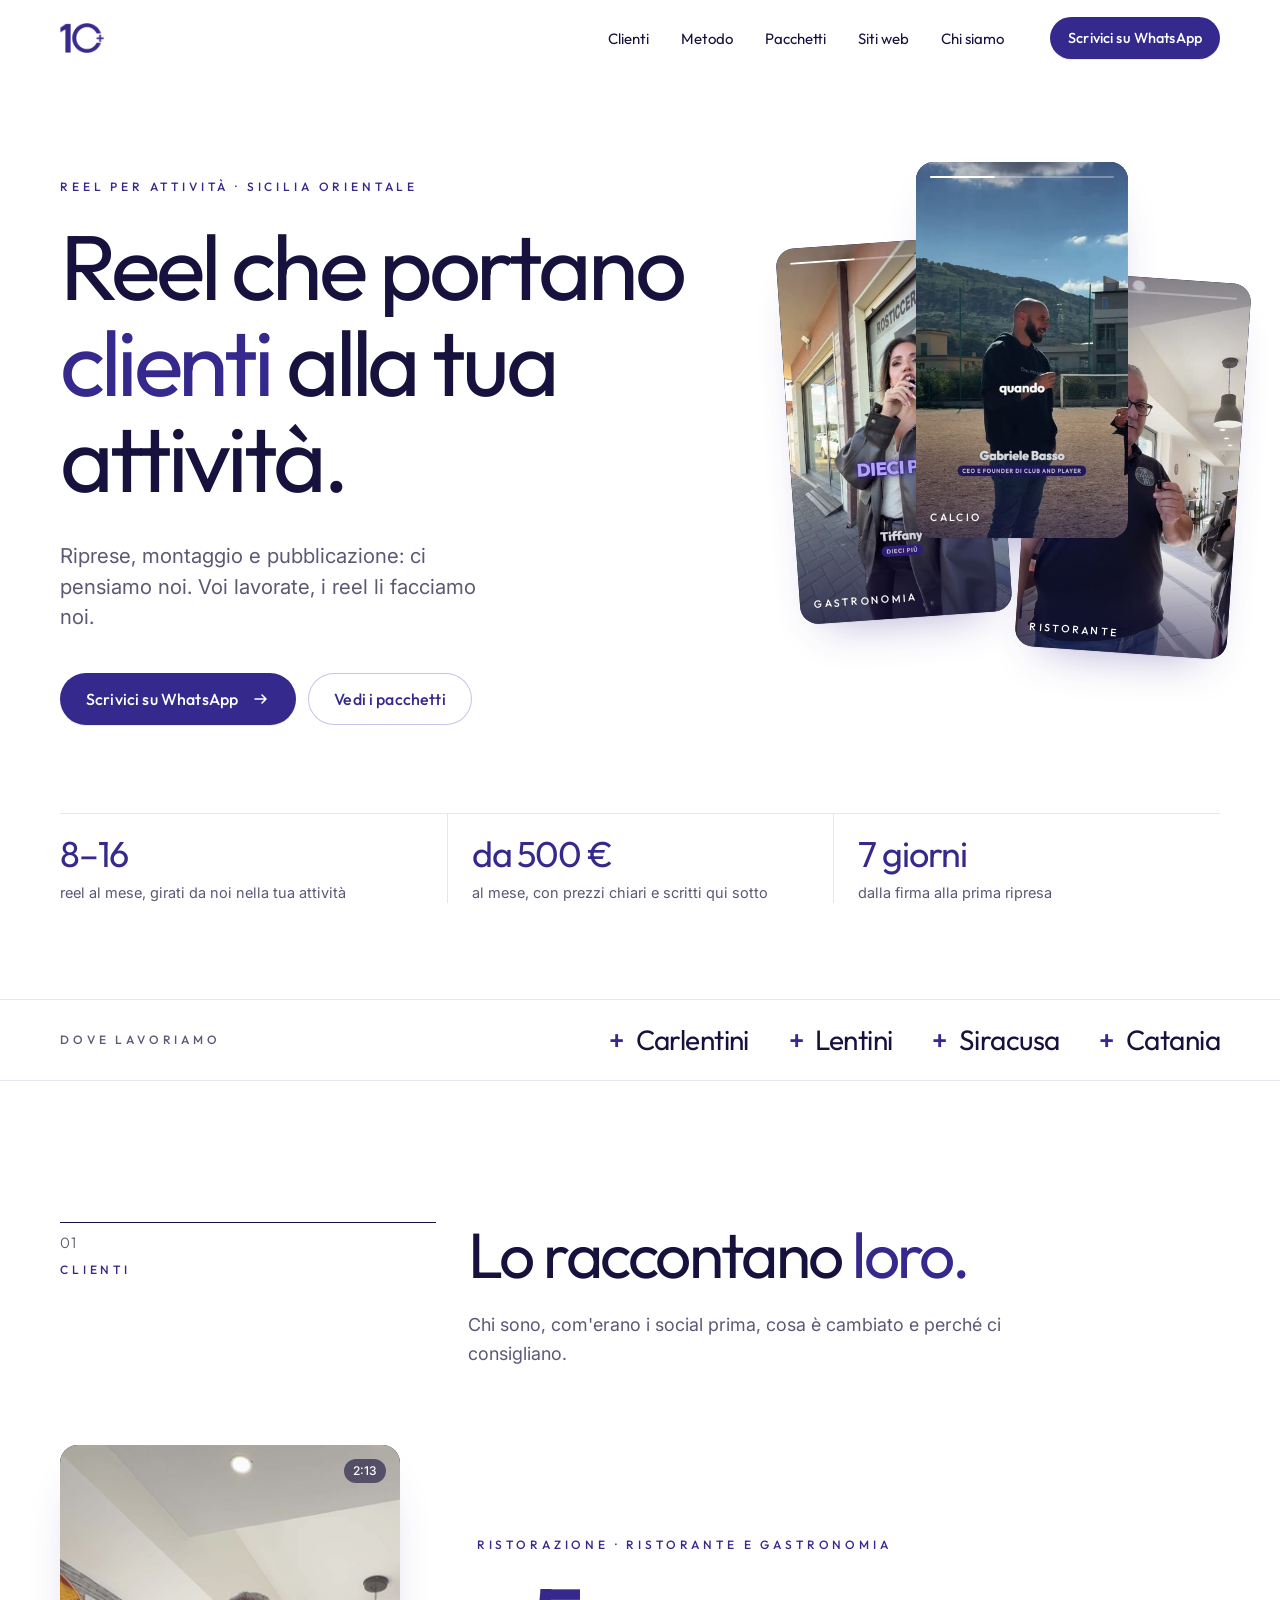
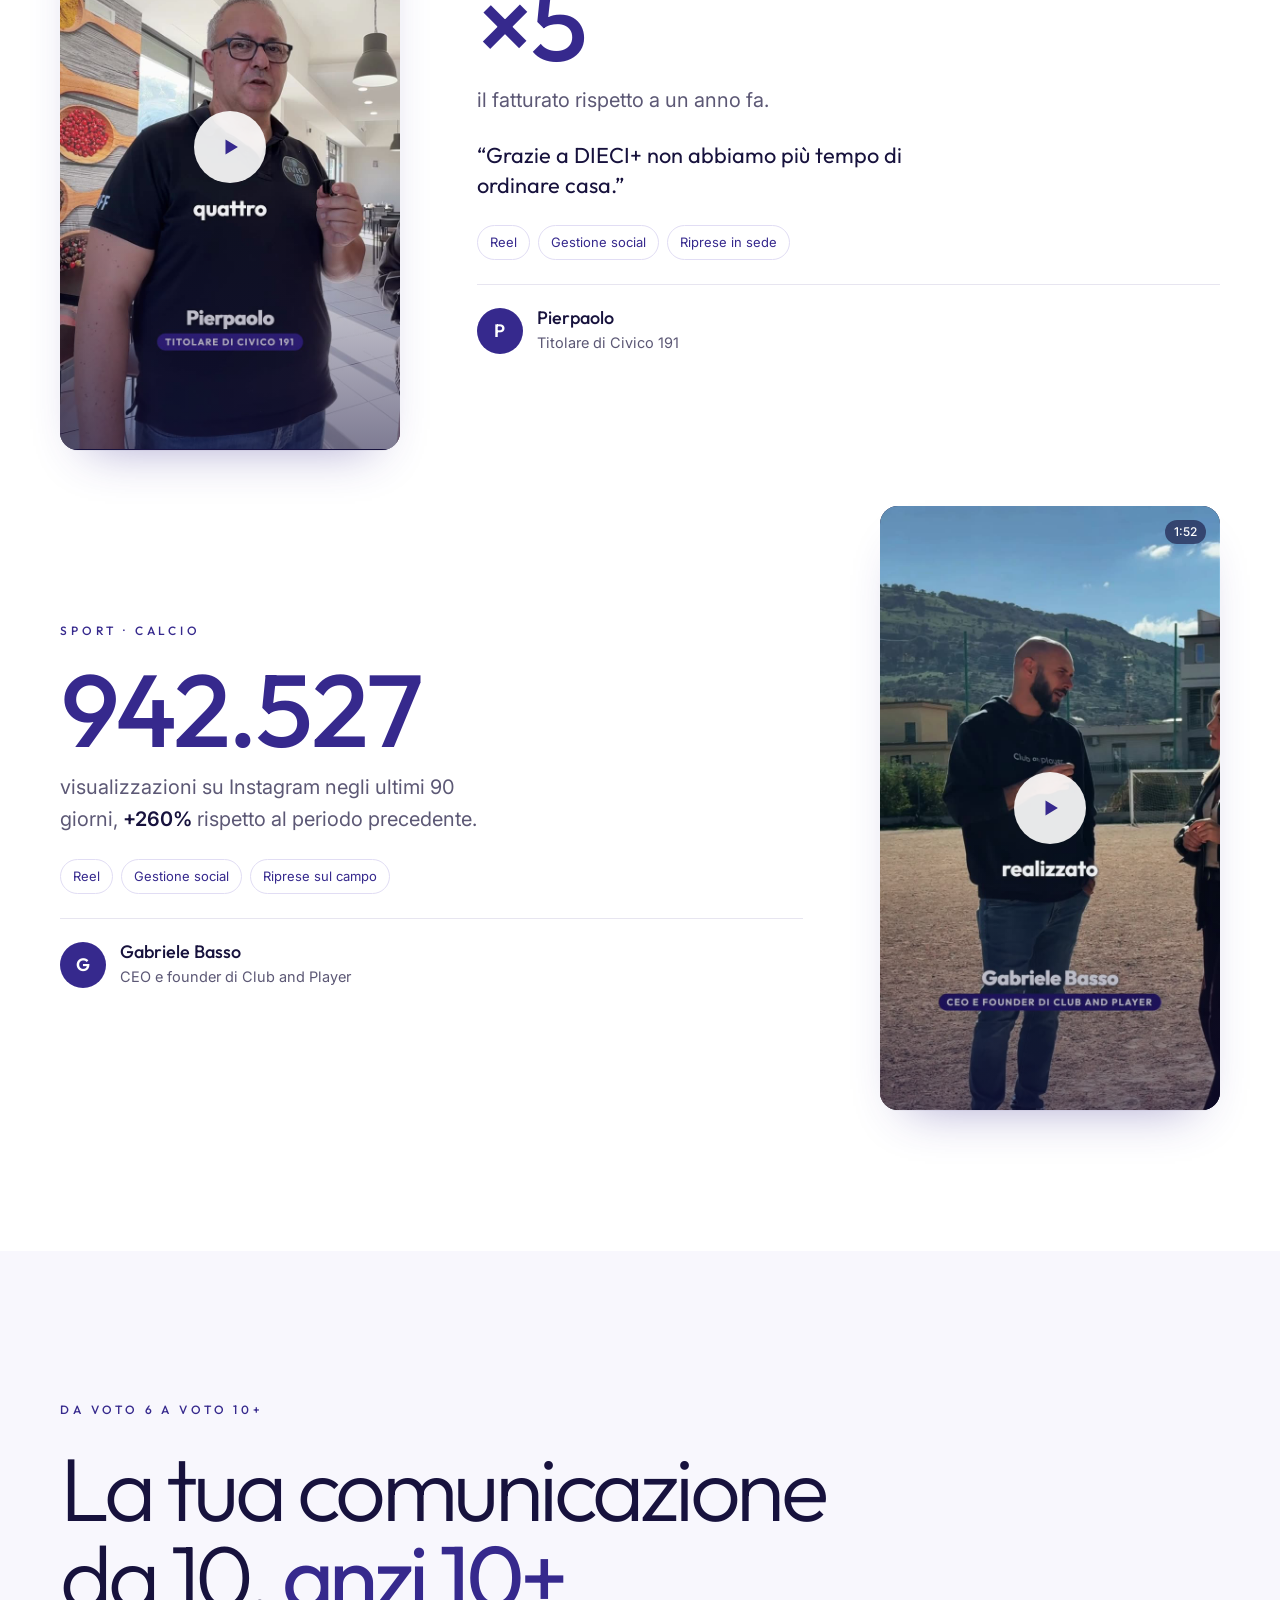
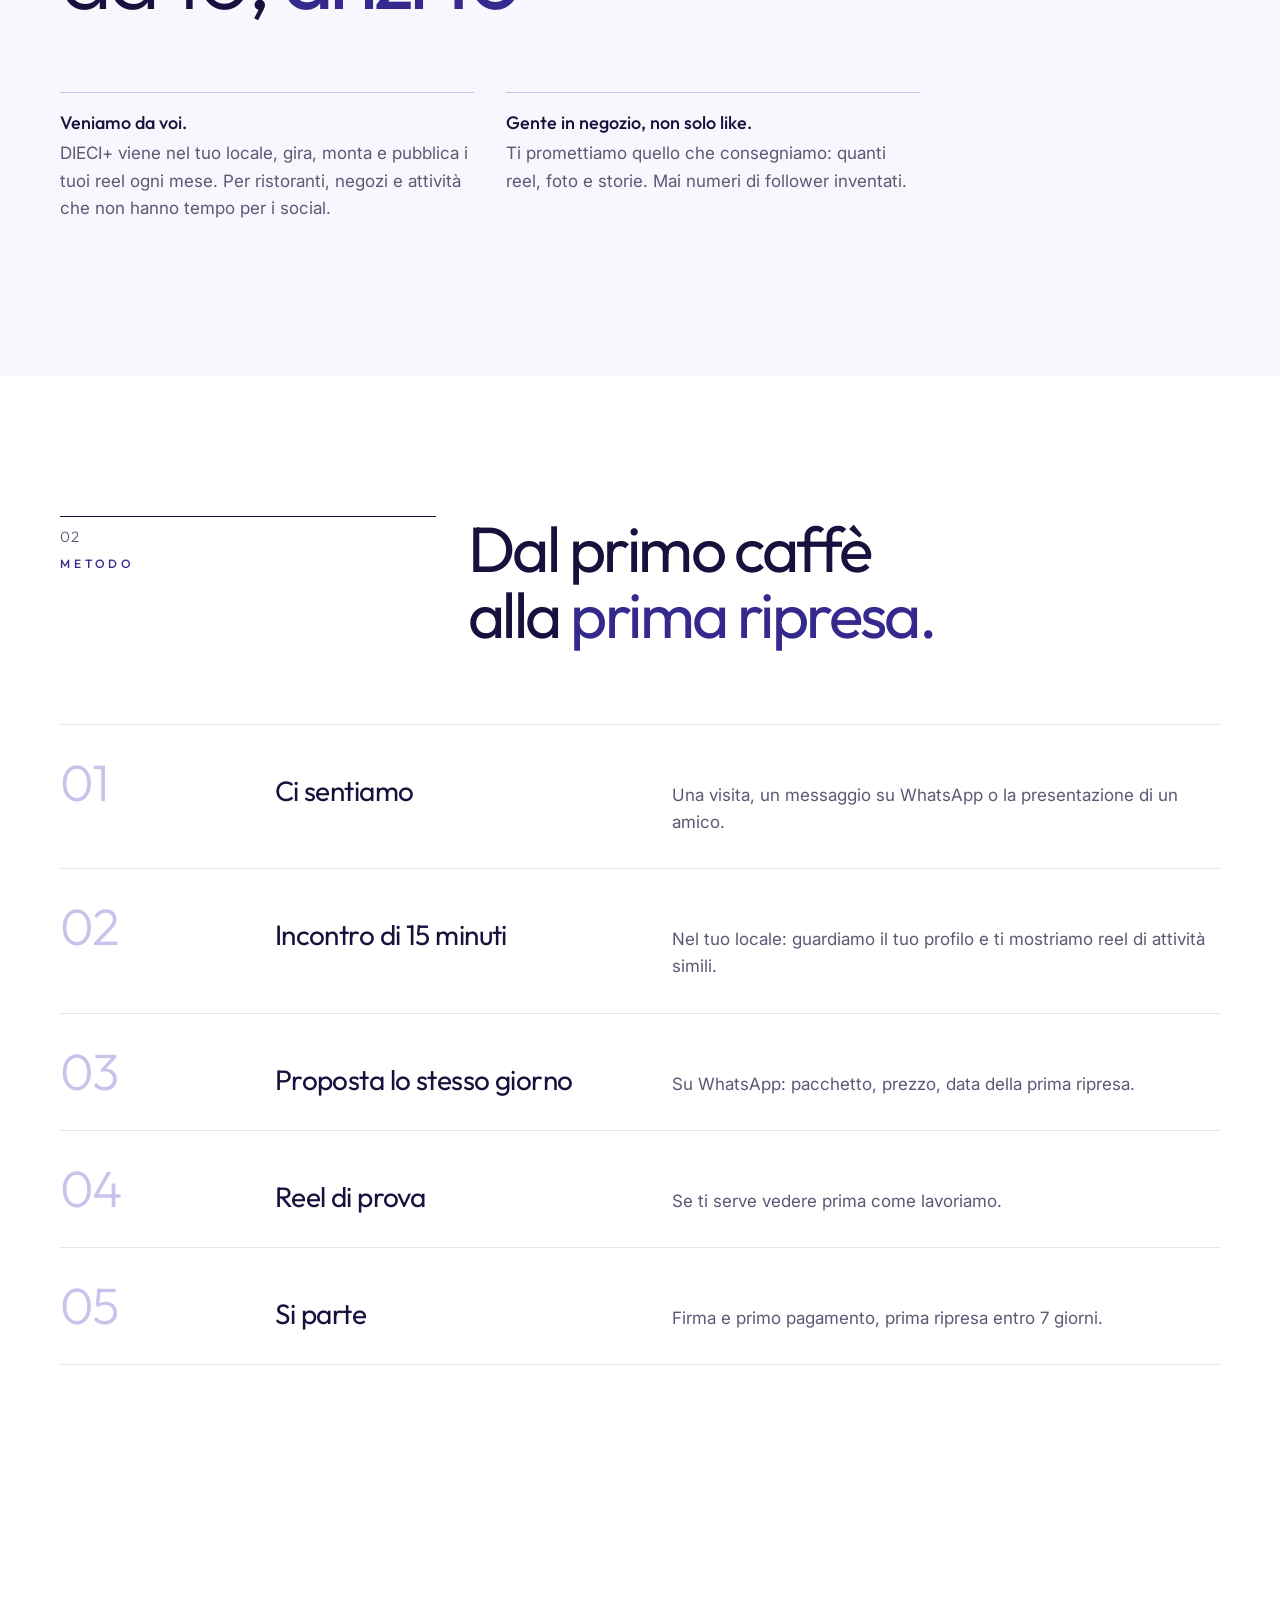
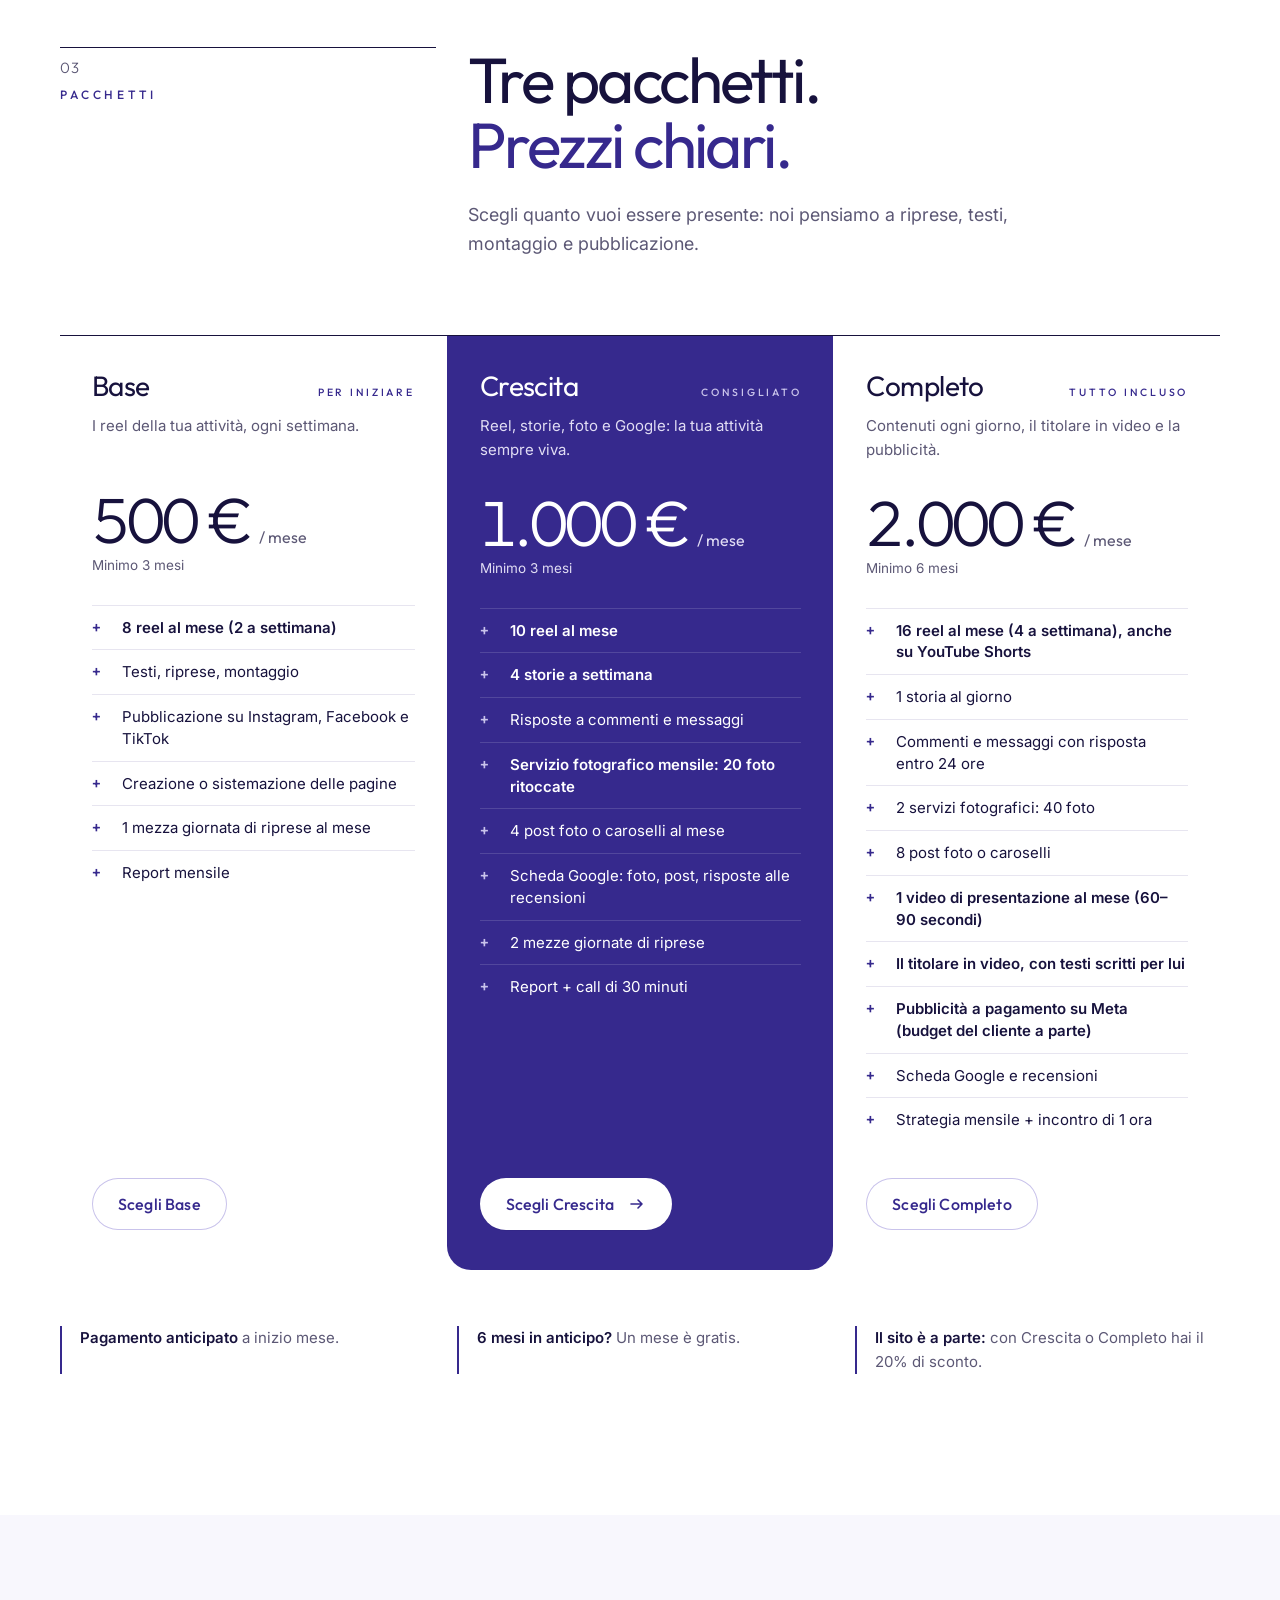
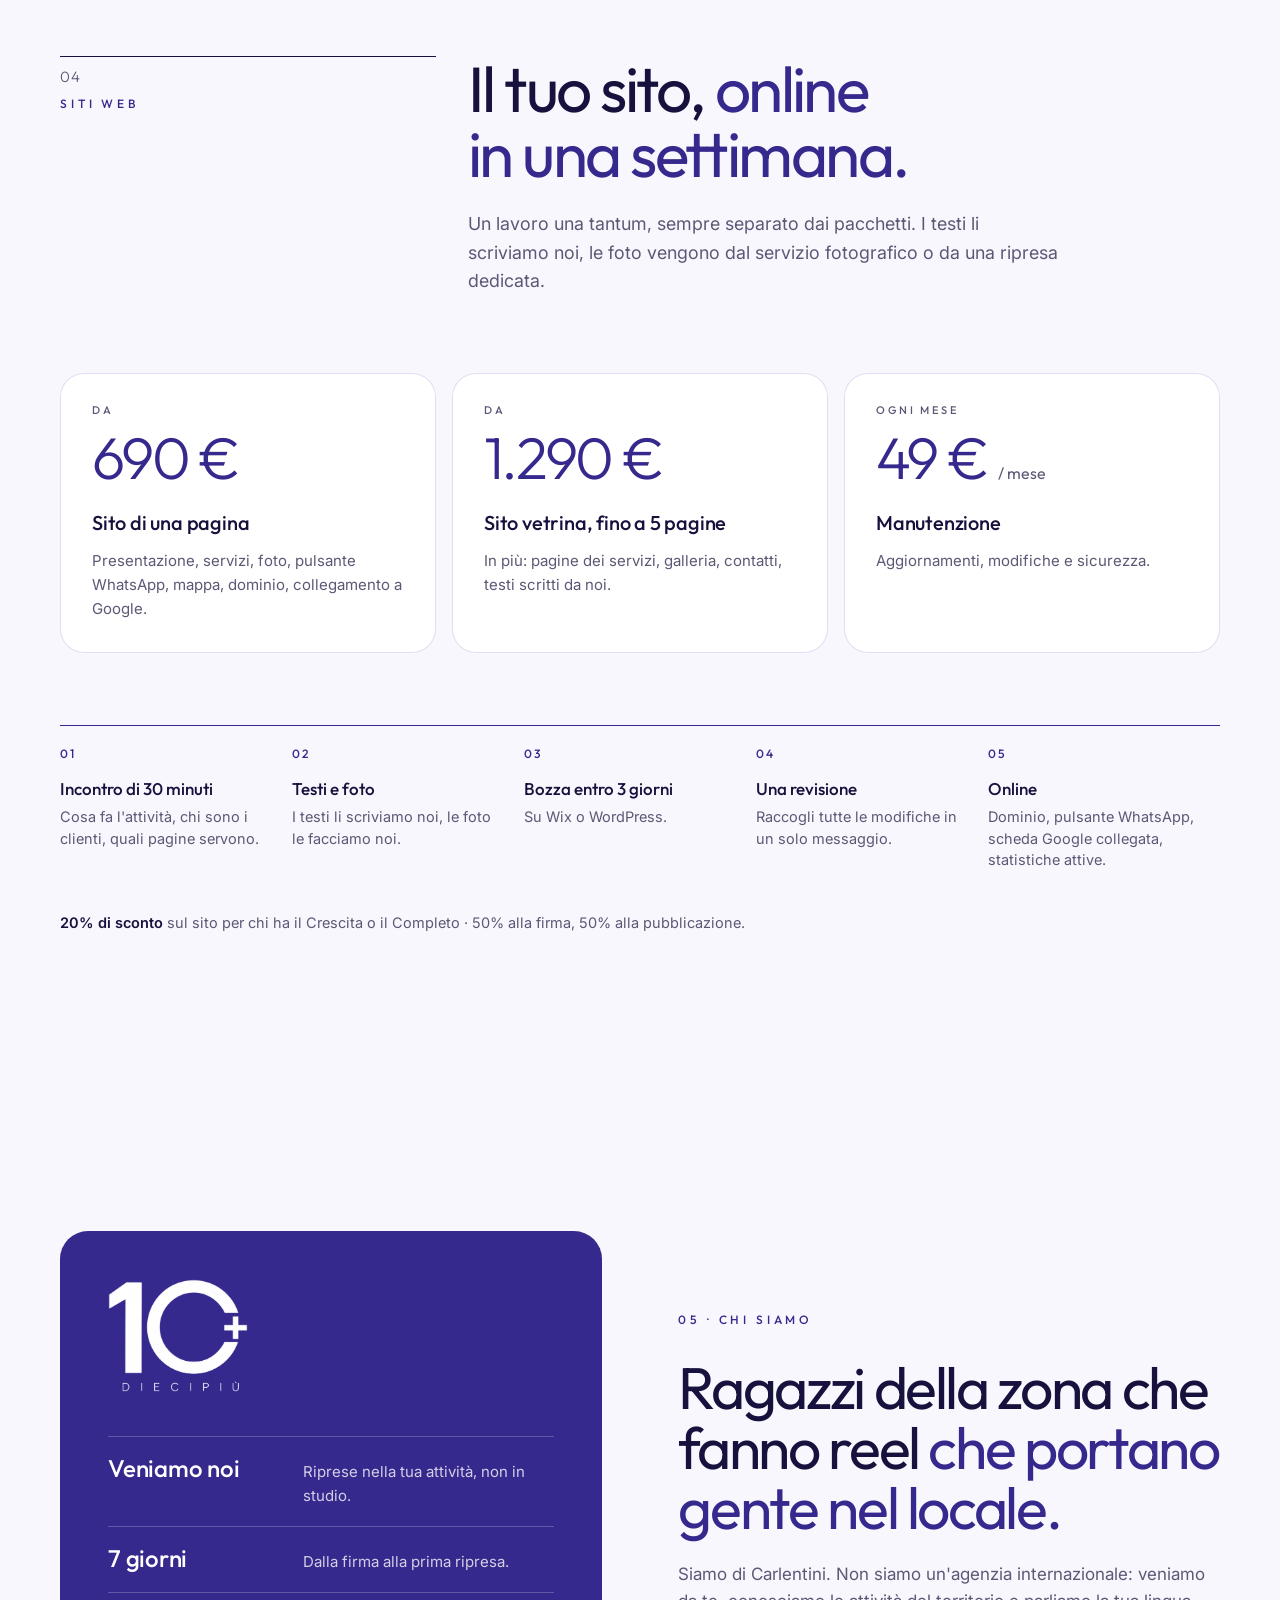
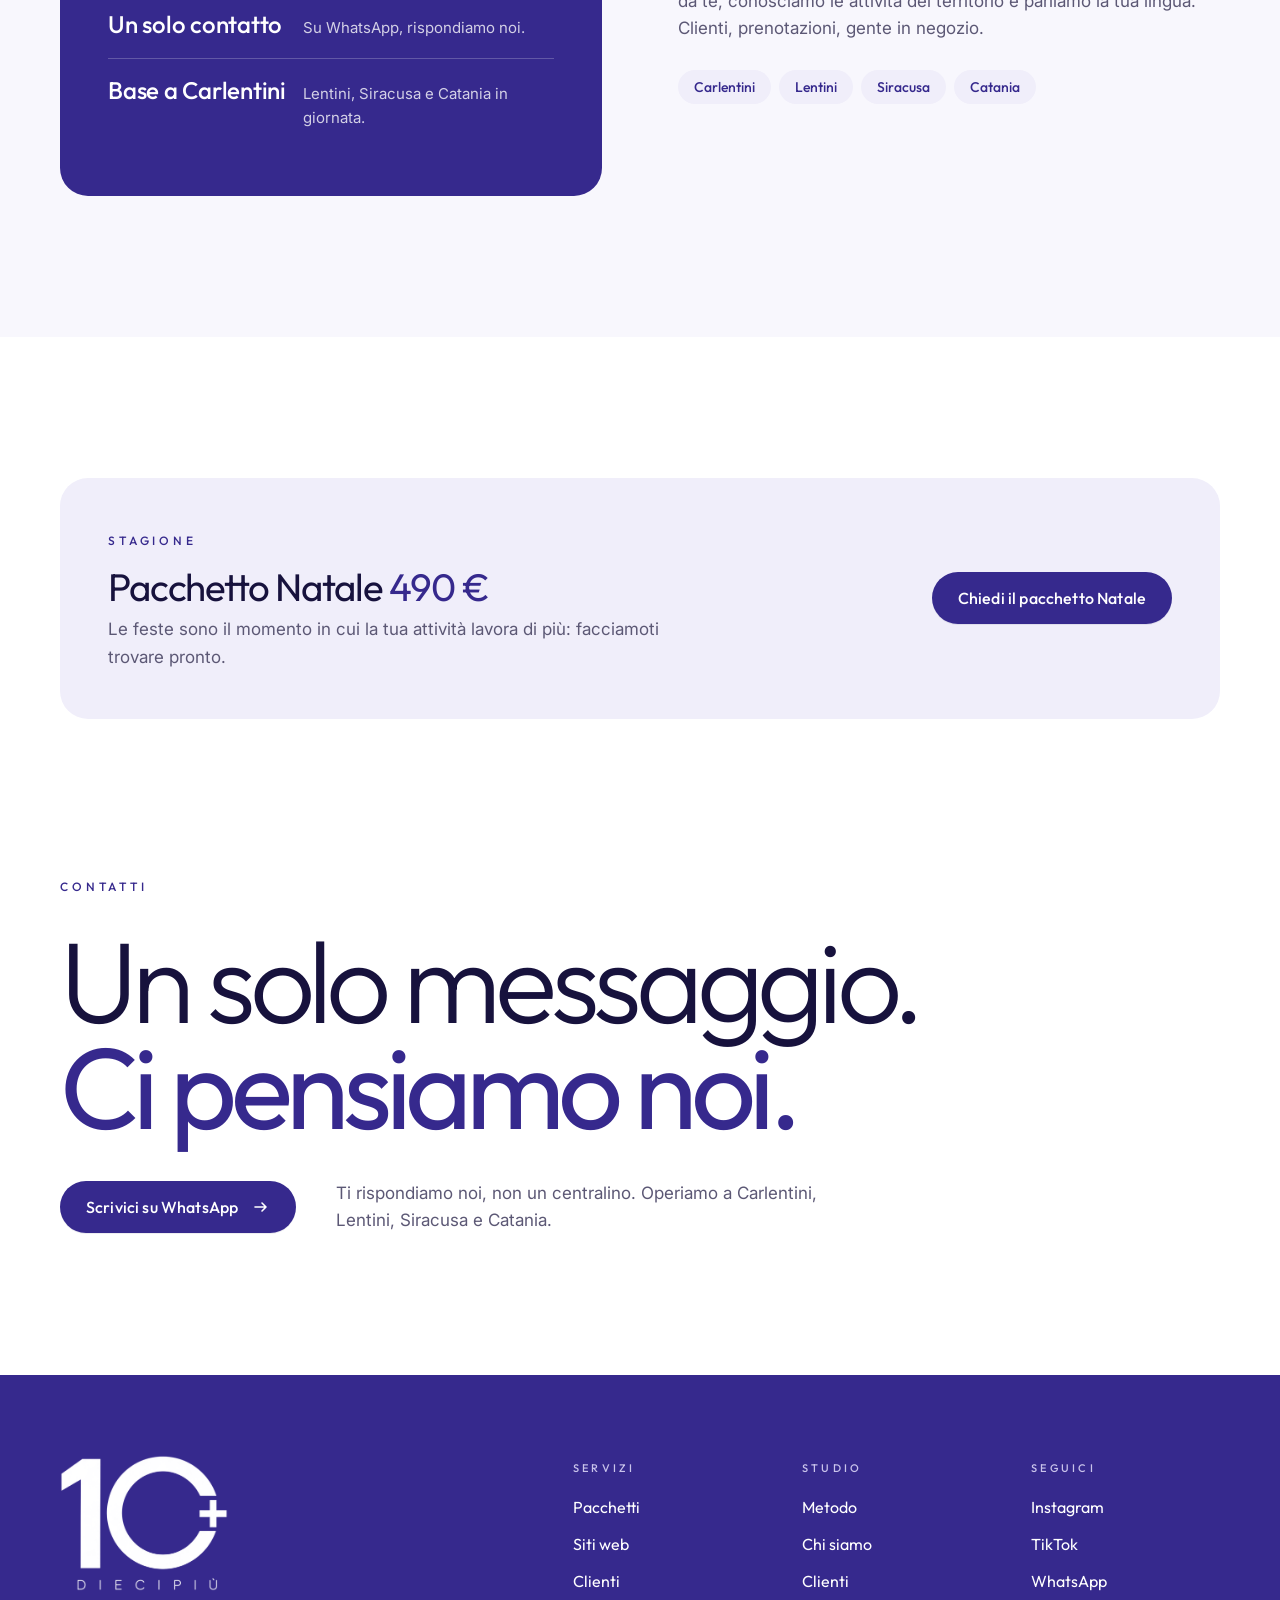
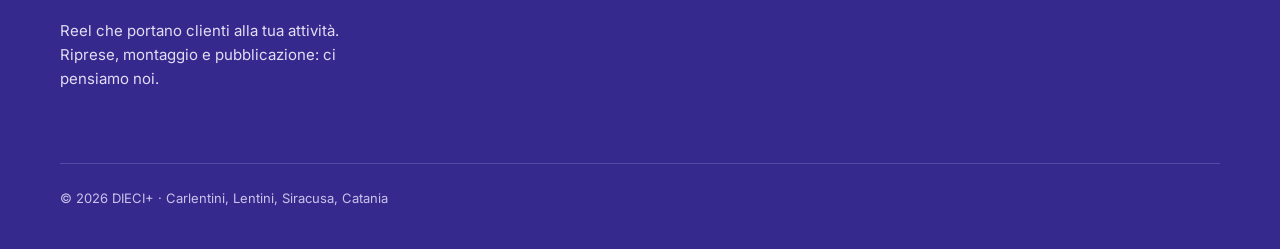
==== index.html @ a7486b56 "Add files via upload" ====
<!doctype html>
<html lang="it">
<head>
<meta charset="utf-8">
<meta name="viewport" content="width=device-width, initial-scale=1, viewport-fit=cover">
<title>DIECI+ · Reel che portano clienti alla tua attività</title>
<meta name="description" content="DIECI+ gira, monta e pubblica i reel della tua attività ogni mese. Pacchetti da 500 € al mese a Carlentini, Lentini, Siracusa e Catania.">
<meta name="theme-color" content="#36298D">

<link rel="icon" href="favicon.ico" sizes="any">
<link rel="icon" type="image/png" sizes="32x32" href="assets/brand/favicon-32.png">
<link rel="icon" type="image/png" sizes="16x16" href="assets/brand/favicon-16.png">
<link rel="apple-touch-icon" href="assets/brand/apple-touch-icon.png">
<link rel="manifest" href="site.webmanifest">

<meta property="og:title" content="DIECI+ · Reel che portano clienti alla tua attività">
<meta property="og:description" content="Riprese, montaggio e pubblicazione: ci pensiamo noi.">
<meta property="og:image" content="assets/brand/og-image.png">
<meta property="og:locale" content="it_IT">

<link rel="preconnect" href="https://fonts.googleapis.com">
<link rel="preconnect" href="https://fonts.gstatic.com" crossorigin>
<link rel="stylesheet" href="https://fonts.googleapis.com/css2?family=Outfit:wght@300;400;500;600&family=Inter:wght@400;500;600&display=swap">
<link rel="stylesheet" href="styles.css">
<link rel="stylesheet" href="mobile.css" media="(max-width: 767.98px)">
<script>document.documentElement.classList.add('js')</script>
</head>
<body>

<!-- ============================ NAVBAR ============================ -->
<header class="nav" id="nav">
  <div class="wrap nav-in">
    <a class="brand" href="#top" aria-label="DIECI+ — torna all'inizio">
      <img src="assets/brand/logo-dieci-piu-mark.png" alt="DIECI+" width="1600" height="1102">
    </a>
    <ul class="nav-links">
      <li><a href="#clienti">Clienti</a></li>
      <li><a href="#metodo">Metodo</a></li>
      <li><a href="#pacchetti">Pacchetti</a></li>
      <li><a href="#siti">Siti web</a></li>
      <li><a href="#chi-siamo">Chi siamo</a></li>
    </ul>
    <a class="btn btn-primary btn-sm" data-wa href="#contatti">Scrivici su WhatsApp</a>
    <button class="nav-toggle" type="button" aria-expanded="false" aria-controls="menu" aria-label="Apri il menu"><span></span></button>
  </div>
</header>
<nav class="mobile-menu" id="menu" aria-label="Menu">
  <ol>
    <li><a href="#clienti">Clienti</a></li>
    <li><a href="#metodo">Metodo</a></li>
    <li><a href="#pacchetti">Pacchetti</a></li>
    <li><a href="#siti">Siti web</a></li>
    <li><a href="#chi-siamo">Chi siamo</a></li>
  </ol>
  <a class="btn btn-primary" data-wa href="#contatti">Scrivici su WhatsApp</a>
  <ul class="m-only m-menu-social">
    <li><a data-social="instagram" href="#" rel="noopener" target="_blank">Instagram</a></li>
    <li><a data-social="tiktok" href="#" rel="noopener" target="_blank">TikTok</a></li>
  </ul>
</nav>

<main id="top">

<!-- ============================ HERO ============================ -->
<section class="hero wrap" aria-labelledby="hero-title">
  <div class="hero-grid">
    <div>
      <div class="label" data-reveal>Reel per attività · Sicilia orientale</div>
      <h1 id="hero-title">
        <span class="line d-only"><span style="--d:.05s">Reel che portano</span></span>
        <span class="line d-only"><span style="--d:.15s"><em>clienti</em> alla tua</span></span>
        <span class="line d-only"><span style="--d:.25s">attività.</span></span>
        <span class="line m-only"><span style="--d:.05s">Non solo</span></span>
        <span class="line m-only"><span style="--d:.12s"><em>reel.</em></span></span>
        <span class="line m-only"><span style="--d:.19s">Facciamo</span></span>
        <span class="line m-only"><span style="--d:.26s"><mark>notare</mark></span></span>
        <span class="line m-only"><span style="--d:.33s">la tua</span></span>
        <span class="line m-only"><span style="--d:.40s">attività.</span></span>
      </h1>
      <p class="hero-sub" data-reveal style="--d:.4s">Riprese, montaggio e pubblicazione: ci pensiamo noi. Voi lavorate, i reel li facciamo noi.</p>
      <div class="hero-cta" data-reveal style="--d:.5s">
        <a class="btn btn-primary" data-wa href="#contatti">Scrivici su WhatsApp
          <span class="arrow" aria-hidden="true"><svg viewBox="0 0 18 18"><path d="M3 9h11m-4-4 4 4-4 4" fill="none" stroke="currentColor" stroke-width="1.6" stroke-linecap="round" stroke-linejoin="round"/></svg><svg viewBox="0 0 18 18"><path d="M3 9h11m-4-4 4 4-4 4" fill="none" stroke="currentColor" stroke-width="1.6" stroke-linecap="round" stroke-linejoin="round"/></svg></span>
        </a>
        <a class="btn btn-ghost" href="#pacchetti">Vedi i pacchetti</a>
      </div>
    </div>

    <a class="reel-stack" href="#clienti" aria-label="Guarda le testimonianze dei clienti">
      <div class="reel live"><video src="hero-1.mp4" poster="hero-1.jpg" autoplay muted loop playsinline preload="auto"></video><div class="bar"></div><div class="meta"><span>Gastronomia</span></div></div>
      <div class="reel live"><video src="hero-2.mp4" poster="hero-2.jpg" autoplay muted loop playsinline preload="auto"></video><div class="bar"></div><div class="meta"><span>Calcio</span></div></div>
      <div class="reel live"><video src="hero-3.mp4" poster="hero-3.jpg" autoplay muted loop playsinline preload="auto"></video><div class="bar"></div><div class="meta"><span>Ristorante</span></div></div>
    </a>
  </div>

  <div class="hero-facts" data-reveal style="--d:.6s">
    <div><b>8–16</b><span>reel al mese, girati da noi nella tua attività</span></div>
    <div><b>da 500 €</b><span>al mese, con prezzi chiari e scritti qui sotto</span></div>
    <div><b>7 giorni</b><span>dalla firma alla prima ripresa</span></div>
  </div>
</section>

<!-- ============================ LAVORI (solo mobile) ============================ -->
<section class="m-only m-work" id="lavori" aria-labelledby="mwork-title">
  <div class="wrap">
    <div class="m-head" data-reveal>
      <span class="label">Lavori reali</span>
      <h2 id="mwork-title">Un progetto <em>alla volta.</em></h2>
      <p>Reel verticali girati sul posto e montati da noi. Scorri.</p>
    </div>
  </div>
  <ul class="m-slides" aria-label="Reel realizzati">
    <li class="m-slide" data-reveal>
      <figure>
        <div class="m-frame"><video src="hero-1.mp4" poster="hero-1.jpg" muted loop playsinline preload="none" aria-hidden="true"></video></div>
        <figcaption><span class="m-num">01</span><b>Gastronomia</b><span>Reel · girato in sede</span></figcaption>
      </figure>
    </li>
    <li class="m-slide" data-reveal style="--d:.08s">
      <figure>
        <div class="m-frame"><video src="hero-2.mp4" poster="hero-2.jpg" muted loop playsinline preload="none" aria-hidden="true"></video></div>
        <figcaption><span class="m-num">02</span><b>Calcio</b><span>Reel · girato sul campo</span></figcaption>
      </figure>
    </li>
    <li class="m-slide" data-reveal style="--d:.16s">
      <figure>
        <div class="m-frame"><video src="hero-3.mp4" poster="hero-3.jpg" muted loop playsinline preload="none" aria-hidden="true"></video></div>
        <figcaption><span class="m-num">03</span><b>Ristorante</b><span>Reel · girato in sede</span></figcaption>
      </figure>
    </li>
  </ul>
  <div class="wrap m-work-foot">
    <div class="m-count" aria-hidden="true"><b>01</b> / 03</div>
    <a class="btn btn-primary" data-wa data-msg="Ciao DIECI+, vorrei dei reel così per la mia attività." href="#contatti">Voglio reel così</a>
  </div>
</section>

<!-- ============================ ZONE ============================ -->
<div class="zones">
  <div class="wrap">
    <span class="label muted">Dove lavoriamo</span>
    <ul>
      <li>Carlentini</li><li>Lentini</li><li>Siracusa</li><li>Catania</li>
    </ul>
  </div>
</div>

<!-- ============================ TESTIMONIANZE ============================ -->
<section class="section" id="clienti" aria-labelledby="clienti-title">
  <div class="wrap">
    <div class="section-head">
      <div class="index" data-reveal><span class="n">01</span><span class="label">Clienti</span></div>
      <div data-reveal style="--d:.1s">
        <h2 id="clienti-title">Lo raccontano <em>loro.</em></h2>
        <p>Chi sono, com'erano i social prima, cosa è cambiato e perché ci consigliano.</p>
      </div>
    </div>
    <!-- Una figura per ogni video-testimonianza (liberatoria firmata).
         Per aggiungerne una: copiare <figure class="voice-feature">, cambiare video, poster e testi. -->
    <div class="voices-list">
      <figure class="voice-feature" data-reveal>
        <div class="m-only m-client"><span class="label">Ristorazione · Ristorante e Gastronomia</span><h3>Civico 191</h3></div>
        <div class="reel">
          <video id="v-civico191" src="civico191.mp4" poster="civico191.jpg" preload="none" playsinline></video>
          <span class="dur">2:13</span>
          <button class="play play-btn" type="button" data-play="v-civico191" aria-label="Guarda la testimonianza di Civico 191"><svg viewBox="0 0 16 16" aria-hidden="true"><path d="M4 2.5v11l9-5.5z" fill="currentColor"/></svg></button>
        </div>
        <figcaption>
          <span class="label">Ristorazione · Ristorante e Gastronomia</span>
          <div class="voice-stat"><b>×5</b><span>il fatturato rispetto a un anno fa.</span></div>
          <p class="voice-quote">“Grazie a DIECI+ non abbiamo più tempo di ordinare casa.”</p>
          <ul class="voice-tags"><li>Reel</li><li>Gestione social</li><li>Riprese in sede</li></ul>
          <div class="voice-who"><span class="av" aria-hidden="true">P</span><div><b>Pierpaolo</b><span>Titolare di Civico 191</span></div></div>
        </figcaption>
      </figure>

      <figure class="voice-feature rev" data-reveal>
        <div class="m-only m-client"><span class="label">Sport · Calcio</span><h3>Club and Player</h3></div>
        <div class="reel">
          <video id="v-clubplayer" src="club-and-player.mp4" poster="club-and-player.jpg" preload="none" playsinline></video>
          <span class="dur">1:52</span>
          <button class="play play-btn" type="button" data-play="v-clubplayer" aria-label="Guarda la testimonianza di Club and Player"><svg viewBox="0 0 16 16" aria-hidden="true"><path d="M4 2.5v11l9-5.5z" fill="currentColor"/></svg></button>
        </div>
        <figcaption>
          <span class="label">Sport · Calcio</span>
          <div class="voice-stat"><b>942.527</b><span>visualizzazioni su Instagram negli ultimi 90 giorni, <em>+260%</em> rispetto al periodo precedente.</span></div>
          <ul class="voice-tags"><li>Reel</li><li>Gestione social</li><li>Riprese sul campo</li></ul>
          <div class="voice-who"><span class="av" aria-hidden="true">G</span><div><b>Gabriele Basso</b><span>CEO e founder di Club and Player</span></div></div>
        </figcaption>
      </figure>
    </div>
  </div>
</section>

<!-- ============================ MANIFESTO ============================ -->
<section class="manifesto" aria-label="Come lavoriamo">
  <div class="wrap">
    <div class="label" data-reveal>Da voto 6 a voto 10+</div>
    <blockquote data-reveal style="--d:.1s">La tua comunicazione <span style="white-space:nowrap">da 10, <b>anzi 10+</b></span></blockquote>
    <div class="pair">
      <p data-reveal style="--d:.2s"><b>Veniamo da voi.</b>DIECI+ viene nel tuo locale, gira, monta e pubblica i tuoi reel ogni mese. Per ristoranti, negozi e attività che non hanno tempo per i social.</p>
      <p data-reveal style="--d:.3s"><b>Gente in negozio, non solo like.</b>Ti promettiamo quello che consegniamo: quanti reel, foto e storie. Mai numeri di follower inventati.</p>
    </div>
  </div>
</section>

<!-- ============================ METODO ============================ -->
<section class="section" id="metodo" aria-labelledby="metodo-title">
  <div class="wrap">
    <div class="section-head">
      <div class="index" data-reveal><span class="n">02</span><span class="label">Metodo</span></div>
      <div data-reveal style="--d:.1s">
        <h2 id="metodo-title">Dal primo caffè alla <em>prima ripresa.</em></h2>
      </div>
    </div>
    <ol class="steps">
      <li data-reveal><b>Ci sentiamo</b><span>Una visita, un messaggio su WhatsApp o la presentazione di un amico.</span></li>
      <li data-reveal><b>Incontro di 15 minuti</b><span>Nel tuo locale: guardiamo il tuo profilo e ti mostriamo reel di attività simili.</span></li>
      <li data-reveal><b>Proposta lo stesso giorno</b><span>Su WhatsApp: pacchetto, prezzo, data della prima ripresa.</span></li>
      <li data-reveal><b>Reel di prova</b><span>Se ti serve vedere prima come lavoriamo.</span></li>
      <li data-reveal><b>Si parte</b><span>Firma e primo pagamento, prima ripresa entro 7 giorni.</span></li>
    </ol>
  </div>
</section>

<!-- ============================ PACCHETTI ============================ -->
<section class="section" id="pacchetti" aria-labelledby="pacchetti-title">
  <div class="wrap">
    <div class="section-head">
      <div class="index" data-reveal><span class="n">03</span><span class="label">Pacchetti</span></div>
      <div data-reveal style="--d:.1s">
        <h2 id="pacchetti-title">Tre pacchetti. <em>Prezzi chiari.</em></h2>
        <p>Scegli quanto vuoi essere presente: noi pensiamo a riprese, testi, montaggio e pubblicazione.</p>
      </div>
    </div>

    <div class="plans">
      <article class="plan" data-reveal>
        <div class="plan-head"><h3 class="plan-name">Base</h3><span class="tagline">Per iniziare</span></div>
        <p class="plan-desc">I reel della tua attività, ogni settimana.</p>
        <div class="price"><b>500 €</b><span>/ mese</span></div>
        <p class="terms">Minimo 3 mesi</p>
        <ul>
          <li class="key">8 reel al mese (2 a settimana)</li>
          <li>Testi, riprese, montaggio</li>
          <li>Pubblicazione su Instagram, Facebook e TikTok</li>
          <li>Creazione o sistemazione delle pagine</li>
          <li>1 mezza giornata di riprese al mese</li>
          <li>Report mensile</li>
        </ul>
        <a class="btn btn-ghost" data-wa data-msg="Ciao DIECI+, vorrei informazioni sul pacchetto Base." href="#contatti">Scegli Base</a>
      </article>

      <article class="plan featured" data-reveal style="--d:.1s">
        <div class="plan-head"><h3 class="plan-name">Crescita</h3><span class="tagline">Consigliato</span></div>
        <p class="plan-desc">Reel, storie, foto e Google: la tua attività sempre viva.</p>
        <div class="price"><b>1.000 €</b><span>/ mese</span></div>
        <p class="terms">Minimo 3 mesi</p>
        <ul>
          <li class="key">10 reel al mese</li>
          <li class="key">4 storie a settimana</li>
          <li>Risposte a commenti e messaggi</li>
          <li class="key">Servizio fotografico mensile: 20 foto ritoccate</li>
          <li>4 post foto o caroselli al mese</li>
          <li>Scheda Google: foto, post, risposte alle recensioni</li>
          <li>2 mezze giornate di riprese</li>
          <li>Report + call di 30 minuti</li>
        </ul>
        <a class="btn btn-primary" data-wa data-msg="Ciao DIECI+, vorrei informazioni sul pacchetto Crescita." href="#contatti">Scegli Crescita
          <span class="arrow" aria-hidden="true"><svg viewBox="0 0 18 18"><path d="M3 9h11m-4-4 4 4-4 4" fill="none" stroke="currentColor" stroke-width="1.6" stroke-linecap="round" stroke-linejoin="round"/></svg><svg viewBox="0 0 18 18"><path d="M3 9h11m-4-4 4 4-4 4" fill="none" stroke="currentColor" stroke-width="1.6" stroke-linecap="round" stroke-linejoin="round"/></svg></span>
        </a>
      </article>

      <article class="plan" data-reveal style="--d:.2s">
        <div class="plan-head"><h3 class="plan-name">Completo</h3><span class="tagline">Tutto incluso</span></div>
        <p class="plan-desc">Contenuti ogni giorno, il titolare in video e la pubblicità.</p>
        <div class="price"><b>2.000 €</b><span>/ mese</span></div>
        <p class="terms">Minimo 6 mesi</p>
        <ul>
          <li class="key">16 reel al mese (4 a settimana), anche su YouTube Shorts</li>
          <li>1 storia al giorno</li>
          <li>Commenti e messaggi con risposta entro 24 ore</li>
          <li>2 servizi fotografici: 40 foto</li>
          <li>8 post foto o caroselli</li>
          <li class="key">1 video di presentazione al mese (60–90 secondi)</li>
          <li class="key">Il titolare in video, con testi scritti per lui</li>
          <li class="key">Pubblicità a pagamento su Meta (budget del cliente a parte)</li>
          <li>Scheda Google e recensioni</li>
          <li>Strategia mensile + incontro di 1 ora</li>
        </ul>
        <a class="btn btn-ghost" data-wa data-msg="Ciao DIECI+, vorrei informazioni sul pacchetto Completo." href="#contatti">Scegli Completo</a>
      </article>
    </div>

    <div class="plans-notes">
      <p data-reveal><b>Pagamento anticipato</b> a inizio mese.</p>
      <p data-reveal style="--d:.1s"><b>6 mesi in anticipo?</b> Un mese è gratis.</p>
      <p data-reveal style="--d:.2s"><b>Il sito è a parte:</b> con Crescita o Completo hai il 20% di sconto.</p>
    </div>
  </div>
</section>

<!-- ============================ SITI WEB ============================ -->
<section class="section tint" id="siti" aria-labelledby="siti-title">
  <div class="wrap">
    <div class="section-head">
      <div class="index" data-reveal><span class="n">04</span><span class="label">Siti web</span></div>
      <div data-reveal style="--d:.1s">
        <h2 id="siti-title">Il tuo sito, <em>online in una settimana.</em></h2>
        <p>Un lavoro una tantum, sempre separato dai pacchetti. I testi li scriviamo noi, le foto vengono dal servizio fotografico o da una ripresa dedicata.</p>
      </div>
    </div>

    <div class="sites">
      <article class="site-card" data-reveal>
        <span class="from">Da</span>
        <div class="amount">690 €</div>
        <h3>Sito di una pagina</h3>
        <p>Presentazione, servizi, foto, pulsante WhatsApp, mappa, dominio, collegamento a Google.</p>
      </article>
      <article class="site-card" data-reveal style="--d:.1s">
        <span class="from">Da</span>
        <div class="amount">1.290 €</div>
        <h3>Sito vetrina, fino a 5 pagine</h3>
        <p>In più: pagine dei servizi, galleria, contatti, testi scritti da noi.</p>
      </article>
      <article class="site-card" data-reveal style="--d:.2s">
        <span class="from">Ogni mese</span>
        <div class="amount">49 € <small>/ mese</small></div>
        <h3>Manutenzione</h3>
        <p>Aggiornamenti, modifiche e sicurezza.</p>
      </article>
    </div>

    <ol class="process" data-process>
      <li><b>Incontro di 30 minuti</b><span>Cosa fa l'attività, chi sono i clienti, quali pagine servono.</span></li>
      <li><b>Testi e foto</b><span>I testi li scriviamo noi, le foto le facciamo noi.</span></li>
      <li><b>Bozza entro 3 giorni</b><span>Su Wix o WordPress.</span></li>
      <li><b>Una revisione</b><span>Raccogli tutte le modifiche in un solo messaggio.</span></li>
      <li><b>Online</b><span>Dominio, pulsante WhatsApp, scheda Google collegata, statistiche attive.</span></li>
    </ol>
    <p class="sites-notes" data-reveal><b>20% di sconto</b> sul sito per chi ha il Crescita o il Completo · 50% alla firma, 50% alla pubblicazione.</p>
  </div>
</section>

<!-- ============================ CHI SIAMO ============================ -->
<section class="section tint" id="chi-siamo" aria-labelledby="chi-title">
  <div class="wrap about">
    <!-- Quando c'è la foto del team: <div class="about-photo"><img src="assets/team.jpg" alt="Il team DIECI+"></div> -->
    <div class="about-card" data-reveal>
      <img class="logo" src="assets/brand/logo-dieci-piu-white.png" alt="" width="1600" height="1299" loading="lazy">
      <ul>
        <li><b>Veniamo noi</b><span>Riprese nella tua attività, non in studio.</span></li>
        <li><b>7 giorni</b><span>Dalla firma alla prima ripresa.</span></li>
        <li><b>Un solo contatto</b><span>Su WhatsApp, rispondiamo noi.</span></li>
        <li><b>Base a Carlentini</b><span>Lentini, Siracusa e Catania in giornata.</span></li>
      </ul>
    </div>
    <div data-reveal style="--d:.1s">
      <span class="label">05 · Chi siamo</span>
      <h2 id="chi-title">Ragazzi della zona che fanno reel <em>che portano gente nel locale.</em></h2>
      <p>Siamo di Carlentini. Non siamo un'agenzia internazionale: veniamo da te, conosciamo le attività del territorio e parliamo la tua lingua. Clienti, prenotazioni, gente in negozio.</p>
      <ul class="places"><li>Carlentini</li><li>Lentini</li><li>Siracusa</li><li>Catania</li></ul>
    </div>
  </div>
</section>

<!-- ============================ NATALE + CONTATTI ============================ -->
<section class="section contact" id="contatti" aria-labelledby="contatti-title">
  <div class="wrap">
    <div class="season" data-reveal>
      <div>
        <span class="label">Stagione</span>
        <h3>Pacchetto Natale <b>490 €</b></h3>
        <p>Le feste sono il momento in cui la tua attività lavora di più: facciamoti trovare pronto.</p>
      </div>
      <a class="btn btn-primary" data-wa data-msg="Ciao DIECI+, vorrei informazioni sul pacchetto Natale." href="#contatti">Chiedi il pacchetto Natale</a>
    </div>

    <div style="margin-top: clamp(96px, 12vw, 176px)">
      <span class="label" data-reveal>Contatti</span>
      <h2 id="contatti-title" data-reveal style="--d:.1s">Un solo messaggio. <b>Ci pensiamo noi.</b></h2>
      <div class="contact-row" data-reveal style="--d:.2s">
        <a class="btn btn-primary" data-wa href="#contatti">Scrivici su WhatsApp
          <span class="arrow" aria-hidden="true"><svg viewBox="0 0 18 18"><path d="M3 9h11m-4-4 4 4-4 4" fill="none" stroke="currentColor" stroke-width="1.6" stroke-linecap="round" stroke-linejoin="round"/></svg><svg viewBox="0 0 18 18"><path d="M3 9h11m-4-4 4 4-4 4" fill="none" stroke="currentColor" stroke-width="1.6" stroke-linecap="round" stroke-linejoin="round"/></svg></span>
        </a>
        <p>Ti rispondiamo noi, non un centralino. Operiamo a Carlentini, Lentini, Siracusa e Catania.</p>
      </div>
    </div>
  </div>
</section>

</main>

<!-- ============================ FOOTER ============================ -->
<footer class="footer">
  <div class="wrap">
    <div class="footer-grid">
      <div>
        <img class="logo" src="assets/brand/logo-dieci-piu-white.png" alt="DIECI+ — DIECIPIÙ" width="1600" height="1299" loading="lazy">
        <p>Reel che portano clienti alla tua attività. Riprese, montaggio e pubblicazione: ci pensiamo noi.</p>
      </div>
      <div>
        <h4>Servizi</h4>
        <ul><li><a href="#pacchetti">Pacchetti</a></li><li><a href="#siti">Siti web</a></li><li><a href="#clienti">Clienti</a></li></ul>
      </div>
      <div>
        <h4>Studio</h4>
        <ul><li><a href="#metodo">Metodo</a></li><li><a href="#chi-siamo">Chi siamo</a></li><li><a href="#clienti">Clienti</a></li></ul>
      </div>
      <div>
        <h4>Seguici</h4>
        <ul><li><a data-social="instagram" href="#" rel="noopener" target="_blank">Instagram</a></li><li><a data-social="tiktok" href="#" rel="noopener" target="_blank">TikTok</a></li><li><a data-wa href="#contatti">WhatsApp</a></li></ul>
      </div>
    </div>
    <div class="footer-bottom">
      <span>© <span data-year>2026</span> DIECI+ · Carlentini, Lentini, Siracusa, Catania</span>
    </div>
  </div>
</footer>

<!-- Barra in basso, solo mobile: menu e WhatsApp a portata di pollice -->
<div class="m-only m-dock" role="group" aria-label="Azioni rapide">
  <button class="m-dock-menu" type="button" aria-controls="menu" aria-expanded="false">
    <span class="m-ico" aria-hidden="true"></span><span class="m-dock-label">Menu</span>
  </button>
  <a class="m-dock-wa" data-wa href="#contatti">
    <svg viewBox="0 0 24 24" aria-hidden="true"><path fill="currentColor" d="M12 2.2a9.8 9.8 0 0 0-8.4 14.9L2.3 21.8l4.8-1.3A9.8 9.8 0 1 0 12 2.2Zm0 17.9a8.1 8.1 0 0 1-4.2-1.1l-.3-.2-2.9.8.8-2.8-.2-.3A8.1 8.1 0 1 1 12 20.1Zm4.5-6c-.2-.1-1.5-.7-1.7-.8-.2-.1-.4-.1-.6.1l-.8 1c-.1.2-.3.2-.5.1a6.7 6.7 0 0 1-3.3-2.9c-.3-.4.2-.4.7-1.4.1-.2 0-.3 0-.4l-.8-1.8c-.2-.5-.4-.4-.6-.4h-.5a1 1 0 0 0-.7.3 3 3 0 0 0-.9 2.2 5.2 5.2 0 0 0 1.1 2.8c.1.2 1.9 2.9 4.6 4a5.3 5.3 0 0 0 3.2.7 2.8 2.8 0 0 0 1.8-1.3c.2-.4.2-.8.2-.9-.1-.1-.2-.2-.5-.3Z"/></svg>
    Scrivici su WhatsApp
  </a>
</div>

<!-- WhatsApp sempre visibile -->
<a class="wa-float" data-wa href="#contatti" aria-label="Scrivici su WhatsApp">
  <svg viewBox="0 0 24 24" aria-hidden="true"><path fill="currentColor" d="M12 2.2a9.8 9.8 0 0 0-8.4 14.9L2.3 21.8l4.8-1.3A9.8 9.8 0 1 0 12 2.2Zm0 17.9a8.1 8.1 0 0 1-4.2-1.1l-.3-.2-2.9.8.8-2.8-.2-.3A8.1 8.1 0 1 1 12 20.1Zm4.5-6c-.2-.1-1.5-.7-1.7-.8-.2-.1-.4-.1-.6.1l-.8 1c-.1.2-.3.2-.5.1a6.7 6.7 0 0 1-3.3-2.9c-.3-.4.2-.4.7-1.4.1-.2 0-.3 0-.4l-.8-1.8c-.2-.5-.4-.4-.6-.4h-.5a1 1 0 0 0-.7.3 3 3 0 0 0-.9 2.2 5.2 5.2 0 0 0 1.1 2.8c.1.2 1.9 2.9 4.6 4a5.3 5.3 0 0 0 3.2.7 2.8 2.8 0 0 0 1.8-1.3c.2-.4.2-.8.2-.9-.1-.1-.2-.2-.5-.3Z"/></svg>
  <span class="t">Scrivici</span>
</a>

<script src="main.js" defer></script>
<script src="mobile.js" defer></script>
</body>
</html>
---- styles.css ----
/* ==========================================================================
   DIECI+ — sistema visivo
   Colore primario estratto dal logo originale: #36298D
   ========================================================================== */

:root {
  /* Brand */
  --viola: #36298D;          /* colore esatto del logo */
  --viola-scuro: #281E6E;    /* hover / pressione */
  --viola-notte: #17123D;    /* testo principale, tono del viola */
  --lavanda-50: #F8F7FD;     /* sezioni leggere */
  --lavanda-100: #F0EEFA;
  --lavanda-200: #E1DDF4;
  --lavanda-300: #C9C3EB;

  /* Neutri */
  --bianco: #FFFFFF;
  --testo: var(--viola-notte);
  --testo-2: #5C5875;
  --linea: #E7E5F0;

  /* Tipografia */
  --display: "Outfit", "Helvetica Neue", Arial, sans-serif;
  --testo-font: "Inter", "Helvetica Neue", Arial, sans-serif;

  /* Griglia */
  --max: 1240px;
  --gutter: clamp(16px, 4vw, 40px);

  /* Movimento */
  --ease: cubic-bezier(.2, .7, .2, 1);
  --ease-in-out: cubic-bezier(.65, 0, .35, 1);
}

*, *::before, *::after { box-sizing: border-box; }
html { -webkit-text-size-adjust: 100%; scroll-padding-top: 88px; }
@media (prefers-reduced-motion: no-preference) { html { scroll-behavior: smooth; } }
body {
  margin: 0;
  background: var(--bianco);
  color: var(--testo);
  font: 400 17px/1.6 var(--testo-font);
  -webkit-font-smoothing: antialiased;
  text-rendering: optimizeLegibility;
  overflow-x: hidden;
}
img, video { max-width: 100%; display: block; }
a { color: inherit; }
::selection { background: var(--viola); color: var(--bianco); }
:focus-visible { outline: 2px solid var(--viola); outline-offset: 3px; border-radius: 4px; }

.wrap { max-width: var(--max); margin: 0 auto; padding-inline: var(--gutter); }
.sr-only { position: absolute; width: 1px; height: 1px; overflow: hidden; clip: rect(0 0 0 0); white-space: nowrap; }

/* --------------------------------------------------------------------------
   Etichette: riprendono la spaziatura ampia di "D I E C I P I Ù"
   -------------------------------------------------------------------------- */
.label {
  font: 500 12px/1 var(--display);
  letter-spacing: .32em;
  text-transform: uppercase;
  color: var(--viola);
}
.label.muted { color: var(--testo-2); }

/* --------------------------------------------------------------------------
   Pulsanti
   -------------------------------------------------------------------------- */
.btn {
  --h: 52px;
  position: relative;
  display: inline-flex; align-items: center; gap: 14px;
  height: var(--h); padding: 0 26px;
  border-radius: 999px; border: 0;
  font: 500 16px/1 var(--display); letter-spacing: .01em;
  text-decoration: none; cursor: pointer; white-space: nowrap;
  overflow: hidden; isolation: isolate;
  transition: transform .5s var(--ease), box-shadow .5s var(--ease), color .3s var(--ease);
}
.btn-primary { background: var(--viola); color: var(--bianco); box-shadow: 0 1px 0 rgba(23,18,61,.08); }
/* riempimento che sale dal basso */
.btn-primary::before {
  content: ""; position: absolute; inset: 0; z-index: -1;
  background: var(--viola-scuro);
  transform: translateY(101%); border-radius: inherit;
  transition: transform .55s var(--ease);
}
.btn-primary:hover::before { transform: translateY(0); }
.btn-primary:hover { transform: translateY(-2px); box-shadow: 0 14px 30px -14px rgba(54,41,141,.65); }
.btn-primary:active { transform: translateY(0); }

.btn-ghost { background: transparent; color: var(--viola); box-shadow: inset 0 0 0 1px var(--lavanda-300); }
.btn-ghost::before {
  content: ""; position: absolute; inset: 0; z-index: -1; border-radius: inherit;
  background: var(--lavanda-100); opacity: 0; transition: opacity .4s var(--ease);
}
.btn-ghost:hover::before { opacity: 1; }
.btn-ghost:hover { box-shadow: inset 0 0 0 1px var(--viola); }

.btn .arrow { width: 18px; height: 18px; flex: none; overflow: hidden; position: relative; }
.btn .arrow svg { position: absolute; inset: 0; transition: transform .5s var(--ease); }
.btn .arrow svg + svg { transform: translateX(-120%); }
.btn:hover .arrow svg:first-child { transform: translateX(120%); }
.btn:hover .arrow svg + svg { transform: translateX(0); }

.btn-sm { --h: 42px; padding: 0 18px; font-size: 14.5px; gap: 10px; }

/* --------------------------------------------------------------------------
   Navbar
   -------------------------------------------------------------------------- */
.nav {
  position: fixed; inset: 0 0 auto 0; z-index: 50;
  padding-top: env(safe-area-inset-top, 0px);
  background: rgba(255,255,255,.0);
  transition: background .4s var(--ease), box-shadow .4s var(--ease);
}
.nav.scrolled { background: rgba(255,255,255,.86); backdrop-filter: saturate(1.4) blur(14px); -webkit-backdrop-filter: saturate(1.4) blur(14px); box-shadow: 0 1px 0 var(--linea); }
.nav-in { display: flex; align-items: center; gap: 32px; height: 76px; transition: height .4s var(--ease); }
.nav.scrolled .nav-in { height: 64px; }
.brand { display: block; flex: none; line-height: 0; }
.brand img { height: 30px; width: auto; transition: height .4s var(--ease); }
.nav.scrolled .brand img { height: 26px; }
.nav-links { display: flex; gap: 4px; margin-left: auto; list-style: none; padding: 0; margin-block: 0; }
.nav-links a {
  position: relative; display: block; padding: 10px 14px;
  font: 400 15px/1 var(--display); color: var(--testo); text-decoration: none;
}
.nav-links a::after {
  content: ""; position: absolute; left: 14px; right: 14px; bottom: 4px; height: 1px;
  background: var(--viola); transform: scaleX(0); transform-origin: right;
  transition: transform .45s var(--ease);
}
.nav-links a:hover::after, .nav-links a.on::after { transform: scaleX(1); transform-origin: left; }
.nav-links a.on { color: var(--viola); }
.nav-toggle { display: none; }

@media (max-width: 900px) {
  .nav-in { gap: 12px; height: 64px; }
  .brand img { height: 26px; }
  .nav-links, .nav .btn { display: none; }
  .nav-toggle {
    display: inline-flex; margin-left: auto; width: 44px; height: 44px; border: 0; border-radius: 50%;
    background: var(--lavanda-100); color: var(--viola); align-items: center; justify-content: center; cursor: pointer;
  }
  .nav-toggle span, .nav-toggle span::before { display: block; width: 18px; height: 1.5px; background: currentColor; position: relative; transition: transform .4s var(--ease); }
  .nav-toggle span::before { content: ""; position: absolute; top: 6px; }
  .nav-toggle span { transform: translateY(-3px); }
  .nav.open .nav-toggle span { transform: translateY(0) rotate(45deg); }
  .nav.open .nav-toggle span::before { transform: translateY(-6px) rotate(-90deg); }
}

/* menu mobile */
.mobile-menu {
  position: fixed; inset: 0; z-index: 40; background: var(--bianco);
  padding: calc(96px + env(safe-area-inset-top, 0px)) var(--gutter) 32px;
  display: flex; flex-direction: column; gap: 32px;
  clip-path: inset(0 0 100% 0); visibility: hidden;
  transition: clip-path .7s var(--ease-in-out), visibility 0s linear .7s;
}
.nav.open + .mobile-menu { clip-path: inset(0 0 0 0); visibility: visible; transition: clip-path .7s var(--ease-in-out), visibility 0s; }
.mobile-menu ol { list-style: none; margin: 0; padding: 0; counter-reset: m; }
.mobile-menu li { counter-increment: m; border-bottom: 1px solid var(--linea); }
.mobile-menu a {
  display: flex; align-items: baseline; gap: 16px; padding: 18px 0;
  font: 400 clamp(28px, 8vw, 40px)/1.1 var(--display); letter-spacing: -.02em; text-decoration: none;
}
.mobile-menu a::before { content: counter(m, decimal-leading-zero); font: 500 12px/1 var(--display); letter-spacing: .2em; color: var(--viola); }
.mobile-menu .btn { align-self: stretch; justify-content: center; margin-top: auto; }
.mobile-menu { z-index: 48; }

/* --------------------------------------------------------------------------
   Hero
   -------------------------------------------------------------------------- */
.hero { padding-top: calc(150px + env(safe-area-inset-top, 0px)); padding-bottom: 96px; position: relative; }
.hero-grid { display: grid; grid-template-columns: minmax(0, 7fr) minmax(0, 5fr); gap: 56px; align-items: end; }
.hero h1 {
  font: 400 clamp(44px, 7.2vw, 104px)/.98 var(--display);
  letter-spacing: -.045em; margin: 28px 0 0; text-wrap: balance;
}
.hero h1 .line { display: block; overflow: hidden; padding-bottom: .06em; }
.hero h1 .line > span { display: inline-block; }
.hero h1 em { font-style: normal; color: var(--viola); }
.hero-sub { font-size: clamp(18px, 1.6vw, 21px); line-height: 1.5; color: var(--testo-2); max-width: 34ch; margin: 32px 0 40px; }
.hero-cta { display: flex; flex-wrap: wrap; gap: 12px; }

.hero-facts { display: grid; grid-template-columns: repeat(3, minmax(0,1fr)); margin-top: 88px; border-top: 1px solid var(--linea); }
.hero-facts div { padding: 22px 24px 0 0; }
.hero-facts div + div { padding-left: 24px; border-left: 1px solid var(--linea); }
.hero-facts b { display: block; font: 400 clamp(26px, 3vw, 36px)/1 var(--display); letter-spacing: -.03em; color: var(--viola); }
.hero-facts span { display: block; margin-top: 10px; font-size: 14.5px; line-height: 1.45; color: var(--testo-2); }

/* pila di reel nel hero */
.reel-stack { position: relative; aspect-ratio: 4 / 5; }
.reel-stack::before {
  content: ""; position: absolute; inset: 8% 0 0 12%; border-radius: 28px;
  background: var(--lavanda-100);
}
.reel-stack .reel { position: absolute; width: 46%; }
.reel-stack .reel:nth-child(1) { left: 6%; top: 16%; transform: rotate(-4deg); }
.reel-stack .reel:nth-child(2) { left: 34%; top: 2%; z-index: 2; }
.reel-stack .reel:nth-child(3) { left: 58%; top: 22%; transform: rotate(4deg); }

@media (max-width: 900px) {
  .hero { padding-top: calc(120px + env(safe-area-inset-top, 0px)); padding-bottom: 72px; }
  .hero-grid { grid-template-columns: minmax(0,1fr); gap: 48px; }
  .reel-stack { max-width: 420px; width: 100%; margin-inline: auto; }
  .hero-facts { margin-top: 64px; }
}
@media (max-width: 560px) {
  .hero-facts { grid-template-columns: minmax(0,1fr); }
  .hero-facts div, .hero-facts div + div { padding: 18px 0; border-left: 0; border-bottom: 1px solid var(--linea); }
  .hero-cta .btn { width: 100%; justify-content: center; }
}

/* --------------------------------------------------------------------------
   Reel (cornice 9:16)
   -------------------------------------------------------------------------- */
.reel {
  position: relative; aspect-ratio: 9 / 16; border-radius: 18px; overflow: hidden;
  background: linear-gradient(160deg, var(--lavanda-200), var(--lavanda-100) 60%, var(--bianco));
  box-shadow: 0 1px 0 rgba(23,18,61,.04), 0 24px 48px -28px rgba(54,41,141,.45);
  transition: transform .7s var(--ease), box-shadow .7s var(--ease);
}
.reel video, .reel img { position: absolute; inset: 0; width: 100%; height: 100%; object-fit: cover; }
.reel .meta { position: absolute; left: 14px; right: 14px; bottom: 14px; display: flex; justify-content: space-between; align-items: end; gap: 8px; }
.reel .meta span { font: 500 10.5px/1.2 var(--display); letter-spacing: .22em; text-transform: uppercase; color: var(--viola); }
.reel .play {
  position: absolute; top: 50%; left: 50%; width: 48px; height: 48px; margin: -24px 0 0 -24px;
  border-radius: 50%; background: rgba(255,255,255,.9); color: var(--viola);
  display: grid; place-items: center; transition: transform .5s var(--ease), background .4s var(--ease), color .4s var(--ease);
}
.reel .play svg { width: 16px; height: 16px; margin-left: 2px; }
.reel:hover .play { transform: scale(1.08); background: var(--viola); color: var(--bianco); }
.reel .bar { position: absolute; left: 14px; right: 14px; top: 14px; height: 2px; border-radius: 2px; background: rgba(54,41,141,.15); overflow: hidden; }
.reel .bar::after { content: ""; position: absolute; inset: 0; background: var(--viola); transform-origin: left; transform: scaleX(.35); }
@media (prefers-reduced-motion: no-preference) {
  .reel-stack .reel .bar::after { animation: progress 6s linear infinite; }
  .reel-stack .reel:nth-child(1) .bar::after { animation-delay: -2s; }
  .reel-stack .reel:nth-child(3) .bar::after { animation-delay: -4s; }
}
@keyframes progress { from { transform: scaleX(0); } to { transform: scaleX(1); } }

/* --------------------------------------------------------------------------
   Striscia zone
   -------------------------------------------------------------------------- */
.zones { border-block: 1px solid var(--linea); }
.zones .wrap { display: flex; flex-wrap: wrap; align-items: center; justify-content: space-between; gap: 16px 32px; padding-block: 26px; }
.zones ul { display: flex; flex-wrap: wrap; gap: 8px 40px; list-style: none; margin: 0; padding: 0; }
.zones li { font: 400 clamp(20px, 2.2vw, 28px)/1 var(--display); letter-spacing: -.02em; }
.zones li::before { content: "+"; color: var(--viola); margin-right: 12px; font-weight: 500; }

/* --------------------------------------------------------------------------
   Sezioni
   -------------------------------------------------------------------------- */
.section { padding-block: clamp(88px, 11vw, 160px); }
.section.tint { background: var(--lavanda-50); }
.section-head { display: grid; grid-template-columns: minmax(0, 4fr) minmax(0, 8fr); gap: 32px; margin-bottom: clamp(48px, 6vw, 88px); }
.section-head .index { display: flex; flex-direction: column; gap: 14px; padding-top: 12px; border-top: 1px solid var(--testo); }
.section-head .index .n { font: 300 15px/1 var(--display); letter-spacing: .04em; color: var(--testo-2); }
.section-head h2 {
  font: 400 clamp(36px, 5vw, 68px)/1.02 var(--display); letter-spacing: -.04em;
  margin: 0; text-wrap: balance; max-width: 16ch;
}
.section-head h2 em { font-style: normal; color: var(--viola); }
.section-head p { font-size: clamp(17px, 1.4vw, 19px); color: var(--testo-2); max-width: 54ch; margin: 24px 0 0; }
@media (max-width: 760px) { .section-head { grid-template-columns: minmax(0,1fr); gap: 24px; } }

/* --------------------------------------------------------------------------
   Manifesto
   -------------------------------------------------------------------------- */
.manifesto { padding-block: clamp(96px, 12vw, 176px); background: var(--lavanda-50); position: relative; overflow: hidden; }
.manifesto blockquote {
  margin: 28px 0 0; font: 300 clamp(40px, 7vw, 112px)/.98 var(--display); letter-spacing: -.05em;
  max-width: 15ch;
}
.manifesto blockquote b { font-weight: 400; color: var(--viola); }
.manifesto .pair { display: grid; grid-template-columns: repeat(2, minmax(0, 1fr)); gap: 32px; margin-top: 72px; max-width: 860px; }
.manifesto .pair p { margin: 0; font-size: 17px; color: var(--testo-2); padding-top: 18px; border-top: 1px solid var(--lavanda-300); }
.manifesto .pair p b { display: block; color: var(--testo); font: 500 18px/1.3 var(--display); margin-bottom: 6px; }
@media (max-width: 640px) { .manifesto .pair { grid-template-columns: minmax(0,1fr); margin-top: 48px; } }

/* --------------------------------------------------------------------------
   Pacchetti
   -------------------------------------------------------------------------- */
.plans { display: grid; grid-template-columns: repeat(3, minmax(0, 1fr)); border-top: 1px solid var(--testo); }
.plan { position: relative; display: flex; flex-direction: column; padding: 36px 32px 40px; }
.plan + .plan { border-left: 1px solid var(--linea); }
.plan.featured { background: var(--viola); color: var(--bianco); border-left-color: transparent; border-radius: 0 0 24px 24px; }
.plan.featured + .plan { border-left-color: transparent; }
.plan-head { display: flex; justify-content: space-between; align-items: baseline; gap: 12px; }
.plan-name { font: 400 28px/1 var(--display); letter-spacing: -.02em; margin: 0; }
.plan .tagline { white-space: nowrap; font: 500 10.5px/1 var(--display); letter-spacing: .26em; text-transform: uppercase; color: var(--viola); }
.plan.featured .tagline { color: var(--lavanda-300); }
.plan-desc { font-size: 15px; color: var(--testo-2); margin: 14px 0 0; min-height: 3em; }
.plan.featured .plan-desc { color: var(--lavanda-200); }
.price { display: flex; flex-wrap: wrap; align-items: baseline; gap: 4px 8px; margin: 32px 0 6px; }
.price b { font: 300 clamp(48px, 5vw, 80px)/.9 var(--display); letter-spacing: -.05em; font-variant-numeric: tabular-nums; white-space: nowrap; }
.price span { font: 400 16px/1 var(--display); color: var(--testo-2); }
.plan.featured .price span { color: var(--lavanda-200); }
.terms { font-size: 13.5px; color: var(--testo-2); margin: 0 0 28px; }
.plan.featured .terms { color: var(--lavanda-200); }
.plan ul { list-style: none; margin: 0 0 36px; padding: 0; display: grid; gap: 0; }
.plan li { display: grid; grid-template-columns: 18px minmax(0, 1fr); gap: 12px; padding: 11px 0; border-top: 1px solid var(--linea); font-size: 15px; line-height: 1.45; }
.plan.featured li { border-top-color: rgba(255,255,255,.14); }
.plan li::before { content: "+"; font: 500 16px/1.35 var(--display); color: var(--viola); }
.plan.featured li::before { color: var(--lavanda-300); }
.plan li.key { font-weight: 600; }
.plan .btn { margin-top: auto; align-self: flex-start; }
.plan.featured .btn-primary { background: var(--bianco); color: var(--viola); }
.plan.featured .btn-primary::before { background: var(--lavanda-100); }
.plan.featured .btn-primary:hover { box-shadow: 0 14px 30px -14px rgba(0,0,0,.5); }

.plans-notes { display: grid; grid-template-columns: repeat(3, minmax(0,1fr)); gap: 32px; margin-top: 56px; }
.plans-notes p { margin: 0; font-size: 15px; color: var(--testo-2); padding-left: 18px; border-left: 2px solid var(--viola); }
.plans-notes b { color: var(--testo); font-weight: 600; }

@media (max-width: 980px) {
  .plans { grid-template-columns: minmax(0, 1fr); border-top: 0; gap: 16px; }
  .plan, .plan + .plan { border: 1px solid var(--linea); border-radius: 24px; }
  .plan.featured { border-color: var(--viola); }
  .plans-notes { grid-template-columns: minmax(0,1fr); gap: 16px; }
}

/* --------------------------------------------------------------------------
   Siti web
   -------------------------------------------------------------------------- */
.sites { display: grid; grid-template-columns: repeat(3, minmax(0, 1fr)); gap: 16px; }
.site-card {
  background: var(--bianco); border-radius: 24px; padding: 32px; display: flex; flex-direction: column; gap: 14px;
  box-shadow: inset 0 0 0 1px var(--lavanda-200);
  transition: transform .6s var(--ease), box-shadow .6s var(--ease);
}
.site-card:hover { transform: translateY(-4px); box-shadow: inset 0 0 0 1px var(--lavanda-300), 0 24px 48px -32px rgba(54,41,141,.45); }
.site-card .from { font: 500 11px/1 var(--display); letter-spacing: .26em; text-transform: uppercase; color: var(--testo-2); }
.site-card .amount { font: 300 clamp(44px, 4.6vw, 60px)/.95 var(--display); letter-spacing: -.045em; color: var(--viola); }
.site-card .amount small { font: 400 16px/1 var(--display); letter-spacing: 0; color: var(--testo-2); }
.site-card h3 { font: 500 20px/1.25 var(--display); letter-spacing: -.01em; margin: 10px 0 0; }
.site-card p { margin: 0; font-size: 15px; color: var(--testo-2); }

.process { display: grid; grid-template-columns: repeat(5, minmax(0, 1fr)); gap: 0; margin-top: 72px; counter-reset: p; list-style: none; padding: 0; }
.process li { counter-increment: p; padding: 22px 22px 0 0; border-top: 1px solid var(--lavanda-300); position: relative; }
.process li::before { content: counter(p, decimal-leading-zero); display: block; font: 500 12px/1 var(--display); letter-spacing: .2em; color: var(--viola); margin-bottom: 18px; }
.process li::after { content: ""; position: absolute; top: -1px; left: 0; height: 1px; width: 100%; background: var(--viola); transform: scaleX(0); transform-origin: left; transition: transform 1.2s var(--ease); }
.process.in li::after { transform: scaleX(1); }
.process.in li:nth-child(2)::after { transition-delay: .15s; }
.process.in li:nth-child(3)::after { transition-delay: .3s; }
.process.in li:nth-child(4)::after { transition-delay: .45s; }
.process.in li:nth-child(5)::after { transition-delay: .6s; }
.process b { display: block; font: 500 17px/1.3 var(--display); margin-bottom: 6px; }
.process span { font-size: 14.5px; color: var(--testo-2); display: block; line-height: 1.5; }
.sites-notes { margin-top: 40px; font-size: 14.5px; color: var(--testo-2); }
.sites-notes b { color: var(--testo); font-weight: 600; }

@media (max-width: 980px) {
  .sites { grid-template-columns: minmax(0,1fr); }
  .process { grid-template-columns: repeat(2, minmax(0,1fr)); row-gap: 32px; }
}
@media (max-width: 560px) { .process { grid-template-columns: minmax(0,1fr); } }

/* --------------------------------------------------------------------------
   Lavori
   -------------------------------------------------------------------------- */
.work-grid { display: grid; grid-template-columns: repeat(6, minmax(0, 1fr)); gap: 16px; }
.work-grid .reel { box-shadow: none; }
.work-grid .reel:hover { transform: translateY(-6px); box-shadow: 0 28px 48px -30px rgba(54,41,141,.55); }
@media (max-width: 860px) { .work-grid { grid-template-columns: repeat(3, minmax(0,1fr)); } }
@media (max-width: 560px) {
  .work-grid { grid-template-columns: none; grid-auto-flow: column; grid-auto-columns: 62%; overflow-x: auto; scroll-snap-type: x mandatory; margin-inline: calc(var(--gutter) * -1); padding-inline: var(--gutter); scrollbar-width: none; }
  .work-grid::-webkit-scrollbar { display: none; }
  .work-grid .reel { scroll-snap-align: start; }
}

.case { display: grid; grid-template-columns: minmax(0, 5fr) minmax(0, 7fr); gap: 48px; margin-top: 96px; padding-top: 32px; border-top: 1px solid var(--testo); }
.case h3 { font: 400 clamp(28px, 3vw, 40px)/1.08 var(--display); letter-spacing: -.03em; margin: 16px 0 12px; }
.case p { color: var(--testo-2); margin: 0; max-width: 42ch; }
.ba { display: grid; grid-template-columns: minmax(0,1fr) minmax(0,1fr); border-radius: 24px; overflow: hidden; box-shadow: inset 0 0 0 1px var(--linea); }
.ba > div { padding: 28px; }
.ba > div + div { background: var(--lavanda-50); }
.ba dl { margin: 22px 0 0; display: grid; gap: 18px; }
.ba dt { font-size: 13.5px; color: var(--testo-2); }
.ba dd { margin: 4px 0 0; font: 300 40px/1 var(--display); letter-spacing: -.04em; font-variant-numeric: tabular-nums; }
.ba > div + div dd { color: var(--viola); }
@media (max-width: 860px) { .case { grid-template-columns: minmax(0,1fr); gap: 32px; margin-top: 72px; } }
@media (max-width: 420px) { .ba > div { padding: 22px 18px; } .ba dd { font-size: 32px; } }

/* --------------------------------------------------------------------------
   Testimonianze
   -------------------------------------------------------------------------- */
.voices { display: grid; grid-template-columns: repeat(3, minmax(0, 1fr)); gap: 24px; }
.voice { display: grid; grid-template-columns: minmax(0, 5fr) minmax(0, 6fr); gap: 20px; align-items: end; }
.voice .reel { box-shadow: none; }
.voice figcaption { padding-bottom: 6px; }
.voice figcaption b { display: block; font: 500 18px/1.25 var(--display); margin: 14px 0 6px; }
.voice figcaption span { font-size: 14.5px; color: var(--testo-2); }
.voice { margin: 0; }
@media (max-width: 980px) { .voices { grid-template-columns: minmax(0,1fr); gap: 32px; } .voice { grid-template-columns: 180px minmax(0,1fr); } }
@media (max-width: 420px) { .voice { grid-template-columns: 132px minmax(0,1fr); } }

/* Testimonianza video in evidenza */
.voices-list { display: grid; gap: clamp(32px, 5vw, 56px); }
.voice-feature { margin: 0; display: grid; grid-template-columns: minmax(0, 340px) minmax(0, 1fr); gap: clamp(28px, 6vw, 88px); align-items: center; }
.voice-feature .reel { background: var(--viola-notte); }
.voice-feature .reel::after { content: ""; position: absolute; inset: 0; background: linear-gradient(180deg, rgba(23,18,61,0) 55%, rgba(23,18,61,.55)); pointer-events: none; transition: opacity .4s var(--ease); }
.voice-feature .reel.playing::after { opacity: 0; }
.voice-feature .play-btn { border: 0; cursor: pointer; width: 72px; height: 72px; margin: -36px 0 0 -36px; z-index: 2; }
.voice-feature .play-btn svg { width: 22px; height: 22px; }
.voice-feature .play-btn:focus-visible { outline: 3px solid var(--bianco); outline-offset: 4px; }
.voice-feature .dur { position: absolute; top: 14px; right: 14px; z-index: 2; font: 500 12px/1 var(--testo-font); color: var(--bianco); background: rgba(23,18,61,.6); padding: 6px 9px; border-radius: 999px; pointer-events: none; }
.voice-feature figcaption { display: grid; gap: 24px; min-width: 0; }
.voice-feature blockquote { margin: 0; font: 500 clamp(28px, 3.6vw, 48px)/1.08 var(--display); letter-spacing: -.02em; color: var(--testo); text-wrap: balance; }
.voice-feature blockquote::before { content: "\201C"; color: var(--viola); }
.voice-feature blockquote::after { content: "\201D"; color: var(--viola); }
.voice-tags { list-style: none; margin: 0; padding: 0; display: flex; flex-wrap: wrap; gap: 8px; }
.voice-tags li { font-size: 13px; color: var(--viola); background: var(--bianco); border: 1px solid var(--lavanda-200); border-radius: 999px; padding: 6px 12px; }
.voice-who { display: flex; align-items: center; gap: 14px; padding-top: 22px; border-top: 1px solid var(--linea); }
.voice-who .av { width: 46px; height: 46px; border-radius: 50%; background: var(--viola); color: var(--bianco); display: grid; place-items: center; font: 600 18px/1 var(--display); flex: none; }
.voice-who b { display: block; font: 500 18px/1.25 var(--display); }
.voice-who span { font-size: 14.5px; color: var(--testo-2); }
.voice-feature.rev { grid-template-columns: minmax(0, 1fr) minmax(0, 340px); }
.voice-feature.rev .reel { order: 2; }
.voice-stat b { display: block; font: 500 clamp(56px, 8vw, 104px)/.95 var(--display); letter-spacing: -.04em; color: var(--viola); font-variant-numeric: tabular-nums; }
.voice-stat span { display: block; margin-top: 12px; font-size: clamp(17px, 1.6vw, 20px); color: var(--testo-2); max-width: 34ch; }
.voice-stat em { font-style: normal; font-weight: 600; color: var(--testo); }
@media (max-width: 760px) { .voice-feature, .voice-feature.rev { grid-template-columns: minmax(0, 1fr); } .voice-feature.rev .reel { order: 0; } .voice-feature .reel { width: 100%; max-width: 360px; margin-inline: auto; } }

/* --------------------------------------------------------------------------
   Metodo
   -------------------------------------------------------------------------- */
.steps { list-style: none; margin: 0; padding: 0; counter-reset: s; }
.steps li {
  counter-increment: s; display: grid; grid-template-columns: minmax(0, 2fr) minmax(0, 4fr) minmax(0, 6fr); gap: 32px;
  padding: 32px 0; border-top: 1px solid var(--linea); align-items: baseline;
  transition: background .5s var(--ease);
}
.steps li:last-child { border-bottom: 1px solid var(--linea); }
.steps li::before { content: counter(s, decimal-leading-zero); font: 300 clamp(36px, 4vw, 56px)/1 var(--display); letter-spacing: -.04em; color: var(--lavanda-300); transition: color .5s var(--ease); }
.steps li:hover::before { color: var(--viola); }
.steps b { font: 400 clamp(22px, 2.2vw, 28px)/1.15 var(--display); letter-spacing: -.02em; }
.steps span { color: var(--testo-2); max-width: 52ch; }
@media (max-width: 760px) { .steps li { grid-template-columns: 56px minmax(0,1fr); gap: 8px 16px; } .steps li::before { font-size: 28px; grid-row: span 2; } }

/* --------------------------------------------------------------------------
   Chi siamo
   -------------------------------------------------------------------------- */
.about { display: grid; grid-template-columns: minmax(0, 6fr) minmax(0, 6fr); gap: clamp(32px, 6vw, 96px); align-items: center; }
.about-photo { position: relative; aspect-ratio: 4 / 5; border-radius: 28px; overflow: hidden; background: var(--lavanda-100); display: grid; place-items: center; }
.about-photo img.mark { width: 46%; height: auto; opacity: .9; }
.about-photo .cap { position: absolute; left: 20px; bottom: 20px; }
.about h2 { font: 400 clamp(36px, 4.6vw, 60px)/1.02 var(--display); letter-spacing: -.04em; margin: 24px 0 24px; text-wrap: balance; }
.about h2 em { font-style: normal; color: var(--viola); }
.about p { color: var(--testo-2); max-width: 48ch; }
.about .places { display: flex; flex-wrap: wrap; gap: 8px; margin-top: 28px; padding: 0; list-style: none; }
.about .places li { padding: 10px 16px; border-radius: 999px; background: var(--lavanda-100); color: var(--viola); font: 500 14px/1 var(--display); }
@media (max-width: 860px) { .about { grid-template-columns: minmax(0,1fr); } .about-photo { aspect-ratio: 5 / 4; } }

/* --------------------------------------------------------------------------
   Natale
   -------------------------------------------------------------------------- */
.season { background: var(--lavanda-100); border-radius: 28px; padding: clamp(28px, 4vw, 48px); display: grid; grid-template-columns: minmax(0,1fr) auto; gap: 24px 48px; align-items: center; }
.season h3 { font: 400 clamp(28px, 3vw, 40px)/1.08 var(--display); letter-spacing: -.03em; margin: 14px 0 8px; }
.season h3 b { font-weight: 400; color: var(--viola); }
.season p { margin: 0; color: var(--testo-2); max-width: 52ch; }
@media (max-width: 760px) { .season { grid-template-columns: minmax(0,1fr); } }

/* --------------------------------------------------------------------------
   Contatti
   -------------------------------------------------------------------------- */
.contact { text-align: left; }
.contact h2 { font: 300 clamp(48px, 9vw, 140px)/.92 var(--display); letter-spacing: -.055em; margin: 28px 0 40px; max-width: 12ch; }
.contact h2 b { font-weight: 400; color: var(--viola); }
.contact-row { display: flex; flex-wrap: wrap; gap: 16px 40px; align-items: center; }
.contact-row p { margin: 0; color: var(--testo-2); max-width: 44ch; }

/* --------------------------------------------------------------------------
   Footer
   -------------------------------------------------------------------------- */
.footer { background: var(--viola); color: var(--bianco); padding-block: 80px calc(40px + env(safe-area-inset-bottom, 0px)); }
.footer-grid { display: grid; grid-template-columns: minmax(0, 5fr) repeat(3, minmax(0, 2fr)); gap: 40px; }
.footer .logo { width: 168px; height: auto; }
.footer p { color: var(--lavanda-200); font-size: 15px; max-width: 34ch; margin: 28px 0 0; }
.footer h4 { font: 500 11px/1 var(--display); letter-spacing: .3em; text-transform: uppercase; color: var(--lavanda-300); margin: 8px 0 20px; }
.footer ul { list-style: none; margin: 0; padding: 0; display: grid; gap: 10px; }
.footer a { color: var(--bianco); text-decoration: none; font: 400 16px/1.4 var(--display); background: linear-gradient(currentColor, currentColor) 0 100% / 0 1px no-repeat; transition: background-size .45s var(--ease); }
.footer a:hover { background-size: 100% 1px; }
.footer-bottom { display: flex; flex-wrap: wrap; justify-content: space-between; gap: 12px; margin-top: 72px; padding-top: 24px; border-top: 1px solid rgba(255,255,255,.16); font-size: 13px; color: var(--lavanda-300); }
@media (max-width: 860px) { .footer-grid { grid-template-columns: repeat(2, minmax(0,1fr)); } .footer-grid > :first-child { grid-column: 1 / -1; } }

/* --------------------------------------------------------------------------
   WhatsApp fisso
   -------------------------------------------------------------------------- */
.wa-float {
  position: fixed; right: max(16px, env(safe-area-inset-right)); bottom: max(16px, env(safe-area-inset-bottom)); z-index: 45;
  display: inline-flex; align-items: center; gap: 10px; height: 56px; padding: 0 20px 0 16px; border-radius: 999px;
  background: var(--viola); color: var(--bianco); text-decoration: none; font: 500 15px/1 var(--display);
  box-shadow: 0 18px 40px -16px rgba(54,41,141,.7);
  transform: translateY(120%); opacity: 0;
  transition: transform .6s var(--ease), opacity .6s var(--ease), background .3s var(--ease);
}
.wa-float.show { transform: translateY(0); opacity: 1; }
.wa-float:hover { background: var(--viola-scuro); }
.wa-float.on-dark { background: var(--bianco); color: var(--viola); box-shadow: 0 18px 40px -16px rgba(0,0,0,.45); }
.wa-float.on-dark:hover { background: var(--lavanda-100); }
.wa-float svg { width: 22px; height: 22px; }
@media (max-width: 560px) { .wa-float { width: 56px; padding: 0; justify-content: center; } .wa-float .t { position: absolute; width: 1px; height: 1px; overflow: hidden; clip: rect(0 0 0 0); } }

/* --------------------------------------------------------------------------
   Animazioni di ingresso
   -------------------------------------------------------------------------- */
@media (prefers-reduced-motion: no-preference) {
  .js [data-reveal] { opacity: 0; transform: translateY(24px); transition: opacity 1s var(--ease), transform 1s var(--ease); transition-delay: var(--d, 0s); }
  .js [data-reveal].in { opacity: 1; transform: none; }
  .js .hero h1 .line > span { transform: translateY(105%); transition: transform 1.1s var(--ease); transition-delay: var(--d, 0s); }
  .js .hero.in h1 .line > span { transform: none; }
  .js .reel-stack .reel { opacity: 0; translate: 0 40px; transition: opacity 1.1s var(--ease), translate 1.1s var(--ease); }
  .js .hero.in .reel-stack .reel { opacity: 1; translate: 0 0; }
  .js .hero.in .reel-stack .reel:nth-child(1) { transition-delay: .35s; }
  .js .hero.in .reel-stack .reel:nth-child(2) { transition-delay: .2s; }
  .js .hero.in .reel-stack .reel:nth-child(3) { transition-delay: .5s; }
}
[hidden] { display: none !important; }

/* Lavori con video reali */
.work-grid.few { grid-template-columns: repeat(2, minmax(0, 320px)); gap: clamp(20px, 3vw, 40px); }
.work { margin: 0; display: grid; gap: 16px; }
.work .reel { background: var(--viola-notte); }
.work .play-btn, .voice-feature .play-btn { border: 0; cursor: pointer; z-index: 2; }
.work .play-btn { width: 60px; height: 60px; margin: -30px 0 0 -30px; }
.work .play-btn svg { width: 20px; height: 20px; }
.work .dur, .voice-feature .dur { position: absolute; top: 14px; right: 14px; z-index: 2; font: 500 12px/1 var(--testo-font); color: var(--bianco); background: rgba(23,18,61,.6); padding: 6px 9px; border-radius: 999px; pointer-events: none; }
.work figcaption b { display: block; font: 500 20px/1.2 var(--display); margin: 8px 0 4px; }
.work figcaption > span:last-child { font-size: 14.5px; color: var(--testo-2); }
@media (max-width: 560px) { .work-grid.few { grid-template-columns: none; grid-auto-flow: column; grid-auto-columns: 78%; } }

/* Chi siamo senza foto */
.about-card { background: var(--viola); color: var(--bianco); border-radius: 28px; padding: clamp(28px, 4vw, 48px); display: grid; gap: clamp(28px, 4vw, 44px); align-content: center; }
.about-card .logo { width: clamp(96px, 14vw, 140px); height: auto; }
.about-card ul { list-style: none; margin: 0; padding: 0; display: grid; }
.about-card li { display: grid; grid-template-columns: minmax(0, 5fr) minmax(0, 7fr); gap: 16px; padding: 18px 0; border-top: 1px solid rgba(255,255,255,.22); align-items: baseline; }
.about-card li b { font: 500 clamp(20px, 2vw, 24px)/1.15 var(--display); letter-spacing: -.01em; }
.about-card li span { font-size: 15px; color: rgba(255,255,255,.78); }
@media (max-width: 420px) { .about-card li { grid-template-columns: minmax(0, 1fr); gap: 4px; } }

/* Hero con video reali */
a.reel-stack { display: block; color: inherit; text-decoration: none; }
.reel.live { background: var(--viola-notte); }
.reel.live::after { content: ""; position: absolute; inset: 0; background: linear-gradient(180deg, rgba(23,18,61,.25), rgba(23,18,61,0) 22%, rgba(23,18,61,0) 70%, rgba(23,18,61,.6)); pointer-events: none; }
.reel.live .bar, .reel.live .meta { z-index: 2; }
.reel.live .bar { background: rgba(255,255,255,.3); }
.reel.live .bar::after { background: var(--bianco); }
.reel.live .meta span { color: var(--bianco); }
.voice-quote { margin: 0; font: 400 clamp(18px, 1.7vw, 22px)/1.4 var(--display); color: var(--testo); max-width: 36ch; }
.reel-stack::before { content: none; }

/* Elementi solo mobile: nascosti qui, gestiti da mobile.css sotto i 768px */
.m-only, .hero h1 .line.m-only { display: none; }
---- mobile.css ----
/* ==========================================================================
   DIECI+ — esperienza MOBILE (sotto i 768px)
   Caricato con media="(max-width: 767.98px)": tablet e desktop non lo leggono.
   Usa i token di styles.css (colori, font, easing) senza modificarli.
   ========================================================================== */

:root {
  --m-gutter: 20px;
  --m-h1: clamp(44px, 15.2vw, 72px);
  --m-h2: clamp(38px, 11.2vw, 52px);
  --m-dock: 64px;
}

/* --------------------------------------------------------------------------
   Base
   -------------------------------------------------------------------------- */
html { scroll-padding-top: 76px; }
body { font-size: 16px; padding-bottom: calc(var(--m-dock) + 28px + env(safe-area-inset-bottom, 0px)); }
.wrap { padding-inline: var(--m-gutter); }
.d-only { display: none !important; }
.m-only { display: block; }

/* Racconto: l'ordine visivo segue la narrazione mobile.
   Si spostano solo sezioni senza elementi interattivi (zone, manifesto, metodo),
   così l'ordine del tasto Tab resta quello del documento. */
main { display: flex; flex-direction: column; }
main > * { width: 100%; }
.hero { order: 1; }
.zones { order: 2; }
.manifesto { order: 3; }
.m-work { order: 4; }
#clienti { order: 5; }
#pacchetti { order: 6; }
#siti { order: 7; }
#metodo { order: 8; }
#chi-siamo { order: 9; }
#contatti { order: 10; }

/* Etichette editoriali */
.label { font-size: 11px; letter-spacing: .3em; }

/* Pulsanti: bersagli ampi e risposta al tocco */
.btn { --h: 56px; padding: 0 24px; font-size: 16px; -webkit-tap-highlight-color: transparent; }
.btn:active { transform: scale(.97); transition-duration: .15s; }
.btn-sm { --h: 44px; }

/* --------------------------------------------------------------------------
   Navigazione
   -------------------------------------------------------------------------- */
.nav-in { height: 64px; }
.nav.scrolled .nav-in { height: 58px; }
.brand img { height: 28px; }
.nav.scrolled .brand img { height: 24px; }
.nav .btn { display: none; }
.nav-toggle {
  display: inline-flex; margin-left: auto; width: 48px; height: 48px;
  background: var(--lavanda-100); color: var(--viola);
  transition: background .4s var(--ease), color .4s var(--ease);
}
.nav.open { background: transparent; box-shadow: none; backdrop-filter: none; -webkit-backdrop-filter: none; }
.nav.open .brand img { filter: brightness(0) invert(1); }
.nav.open .nav-toggle { background: rgba(255,255,255,.14); color: var(--bianco); }

/* Menu a tutto schermo, viola, voci grandi */
.mobile-menu {
  z-index: 48; background: var(--viola); color: var(--bianco);
  padding: calc(92px + env(safe-area-inset-top, 0px)) var(--m-gutter) calc(var(--m-dock) + 40px + env(safe-area-inset-bottom, 0px));
  gap: 28px; overflow-y: auto;
  clip-path: inset(100% 0 0 0);
}
.mobile-menu li { border-bottom-color: rgba(255,255,255,.16); }
.mobile-menu a { color: var(--bianco); font: 500 clamp(34px, 10vw, 44px)/1.05 var(--display); letter-spacing: -.035em; padding: 16px 0; min-height: 48px; }
.mobile-menu a::before { color: var(--lavanda-300); font-weight: 500; }
/* Il WhatsApp del menu resta nella barra in basso (bianca a menu aperto) */
.mobile-menu > .btn { display: none; }
.m-menu-social { margin-top: auto; }
.m-menu-social { list-style: none; margin: 0; padding: 0; display: flex; gap: 8px; }
.m-menu-social li { border: 0 !important; }
.m-menu-social a {
  font: 500 14px/1 var(--display) !important; letter-spacing: .02em !important;
  padding: 0 18px !important; min-height: 44px; display: inline-flex !important; align-items: center;
  border: 1px solid rgba(255,255,255,.3); border-radius: 999px;
}
.m-menu-social a::before { content: none !important; }

/* Barra in basso: menu e WhatsApp sotto il pollice */
.m-dock {
  position: fixed; z-index: 49;
  left: max(12px, env(safe-area-inset-left)); right: max(12px, env(safe-area-inset-right));
  bottom: max(12px, env(safe-area-inset-bottom));
  height: var(--m-dock); padding: 6px; border-radius: 999px;
  display: flex; gap: 6px; align-items: stretch;
  background: rgba(23,18,61,.9); backdrop-filter: saturate(1.4) blur(14px); -webkit-backdrop-filter: saturate(1.4) blur(14px);
  box-shadow: 0 18px 40px -18px rgba(23,18,61,.6);
  transform: translateY(calc(100% + 24px)); opacity: 0;
  transition: transform .6s var(--ease), opacity .4s var(--ease);
}
.m-dock.show, .nav.open ~ .m-dock { transform: none; opacity: 1; }
.m-dock-menu {
  flex: none; display: inline-flex; align-items: center; gap: 10px; padding: 0 18px 0 16px;
  border: 0; border-radius: 999px; background: rgba(255,255,255,.1); color: var(--bianco);
  font: 500 15px/1 var(--display); cursor: pointer; -webkit-tap-highlight-color: transparent;
}
.m-dock-menu:active, .m-dock-wa:active { transform: scale(.97); }
.m-ico { position: relative; width: 16px; height: 10px; }
.m-ico::before, .m-ico::after { content: ""; position: absolute; left: 0; right: 0; height: 1.5px; background: currentColor; border-radius: 2px; transition: transform .4s var(--ease), top .4s var(--ease); }
.m-ico::before { top: 0; }
.m-ico::after { top: 8.5px; }
.m-dock-menu[aria-expanded="true"] .m-ico::before { top: 4.25px; transform: rotate(45deg); }
.m-dock-menu[aria-expanded="true"] .m-ico::after { top: 4.25px; transform: rotate(-45deg); }
.m-dock-wa {
  flex: 1; min-width: 0; display: inline-flex; align-items: center; justify-content: center; gap: 10px;
  border-radius: 999px; background: var(--viola); color: var(--bianco); text-decoration: none;
  font: 500 15px/1 var(--display); white-space: nowrap; transition: background .3s var(--ease), transform .2s var(--ease);
}
.m-dock-wa svg { width: 20px; height: 20px; flex: none; }
.nav.open ~ .m-dock .m-dock-wa { background: var(--bianco); color: var(--viola); }
.m-dock-menu:focus-visible, .m-dock-wa:focus-visible { outline: 2px solid var(--bianco); outline-offset: 2px; }
.wa-float { display: none !important; }

/* --------------------------------------------------------------------------
   Hero: tipografia dominante + palco viola con i reel reali
   -------------------------------------------------------------------------- */
.hero { padding-top: calc(92px + env(safe-area-inset-top, 0px)); padding-bottom: 0; }
.hero-grid { display: block; }
.hero .label { color: var(--viola); }
.hero h1 {
  margin: 22px 0 0;
  font: 600 var(--m-h1)/.86 var(--display); letter-spacing: -.05em; text-transform: uppercase;
  color: var(--viola-notte);
}
.hero h1 .line { padding: .12em 0 .02em; margin-top: -.12em; }
.hero h1 .line.m-only { display: block; }
.hero h1 em { color: var(--viola); }
/* "NOTARE": riquadro viola come blocco in linea, alto quanto le maiuscole + un margine fisso.
   Così lo sfondo resta dentro la propria riga e non tocca "FACCIAMO" né "LA TUA". */
.hero h1 mark {
  display: inline-block; vertical-align: top;
  line-height: .8; padding: .08em .1em .1em; margin: .03em 0 .05em -.04em;
  background: var(--viola); color: var(--bianco); border-radius: .07em;
}
.hero h1 .line:has(mark) { padding-top: 0; margin-top: .06em; }
.hero-sub { font-size: 17px; line-height: 1.5; margin: 26px 0 28px; max-width: 30ch; color: var(--testo-2); }
.hero-cta { display: grid; grid-template-columns: minmax(0, 1fr); gap: 4px; }
.hero-cta .btn { width: 100% !important; justify-content: center; padding: 0 20px; }
.hero-cta .btn-ghost { --h: 48px; box-shadow: none; justify-content: flex-start; padding: 0 2px; width: auto !important; justify-self: start; text-decoration: underline; text-underline-offset: 5px; text-decoration-thickness: 1px; }
.hero-cta .btn-ghost::before { content: none; }

/* Palco viola a tutta larghezza */
.reel-stack {
  display: block; position: relative; max-width: none; width: auto; aspect-ratio: auto;
  margin: 44px calc(var(--m-gutter) * -1) 0; padding: 36px 0 0; height: clamp(310px, 96vw, 420px);
  background: var(--viola); overflow: hidden;
  border-radius: 32px 32px 0 0;
}
.reel-stack::after {
  content: "Lavori reali  ·  guarda"; position: absolute; left: var(--m-gutter); top: 16px;
  font: 500 10.5px/1 var(--display); letter-spacing: .28em; text-transform: uppercase; color: var(--lavanda-300);
  z-index: 3;
}
.reel-stack .reel { width: 44%; top: auto; box-shadow: 0 30px 50px -24px rgba(0,0,0,.55); will-change: transform; }
.reel-stack .reel:nth-child(1) { left: 2%; top: 88px; transform: rotate(-7deg); }
.reel-stack .reel:nth-child(2) { left: 28%; top: 52px; z-index: 2; transform: none; }
.reel-stack .reel:nth-child(3) { left: 54%; top: 100px; transform: rotate(7deg); }

/* Fatti chiave: striscia bianca su viola */
.hero-facts {
  margin: 0 calc(var(--m-gutter) * -1); padding: 6px var(--m-gutter) 30px;
  background: var(--viola); color: var(--bianco); border-top: 0;
  display: grid; grid-template-columns: repeat(3, minmax(0, 1fr)); gap: 0;
}
.hero-facts div, .hero-facts div + div { padding: 18px 10px 0 0; border: 0; border-top: 1px solid rgba(255,255,255,.22); }
.hero-facts div + div { padding-left: 10px; border-left: 1px solid rgba(255,255,255,.22); }
.hero-facts b { color: var(--bianco); font-size: clamp(20px, 6.2vw, 26px); font-weight: 500; white-space: nowrap; }
.hero-facts span { color: rgba(255,255,255,.72); font-size: 12px; line-height: 1.35; }

/* --------------------------------------------------------------------------
   Zone (sotto l'hero, sul viola)
   -------------------------------------------------------------------------- */
.zones { background: var(--viola-notte); border: 0; color: var(--bianco); }
.zones .wrap { padding-block: 18px; gap: 10px; }
.zones .label.muted { color: var(--lavanda-300); }
.zones ul { gap: 4px 18px; }
.zones li { font-size: 18px; font-weight: 500; }
.zones li::before { color: var(--lavanda-300); margin-right: 8px; }

/* --------------------------------------------------------------------------
   Titoli di sezione
   -------------------------------------------------------------------------- */
.section { padding-block: 88px; }
.section-head { display: block; margin-bottom: 40px; }
.section-head .index {
  flex-direction: row; align-items: baseline; gap: 12px;
  padding-top: 0; border-top: 0; margin-bottom: 18px;
}
.section-head .index .n { font: 500 13px/1 var(--display); color: var(--viola); letter-spacing: .06em; }
.section-head .index .n::after { content: ""; display: inline-block; width: 28px; height: 1px; background: currentColor; vertical-align: middle; margin-left: 12px; }
.section-head h2, .m-head h2, .about h2 {
  font: 500 var(--m-h2)/.98 var(--display); letter-spacing: -.045em; max-width: 12ch;
}
.section-head p, .m-head p { font-size: 16.5px; line-height: 1.55; margin-top: 18px; }

/* --------------------------------------------------------------------------
   Manifesto: cosa rende diverso DIECI+
   -------------------------------------------------------------------------- */
.manifesto { padding-block: 84px 72px; background: var(--bianco); }
.manifesto blockquote { font: 500 clamp(40px, 12vw, 56px)/.96 var(--display); letter-spacing: -.05em; max-width: none; margin-top: 22px; }
.manifesto blockquote span { white-space: normal !important; }
.manifesto blockquote b { color: var(--viola); font-weight: 600; }
.manifesto .pair { grid-template-columns: minmax(0, 1fr); gap: 0; margin-top: 40px; }
.manifesto .pair p { font-size: 15.5px; padding: 20px 0; border-top: 1px solid var(--linea); }
.manifesto .pair p b { font-size: 20px; margin-bottom: 6px; }

/* --------------------------------------------------------------------------
   Lavori: un progetto alla volta
   -------------------------------------------------------------------------- */
.m-work { background: var(--viola-notte); color: var(--bianco); padding-block: 84px 72px; overflow: hidden; }
.m-work .label { color: var(--lavanda-300); }
.m-head h2 { margin: 18px 0 0; }
.m-work h2 em { font-style: normal; color: var(--lavanda-300); }
.m-work .m-head p { color: rgba(255,255,255,.72); }
.m-slides {
  list-style: none; margin: 36px 0 0; padding: 0 var(--m-gutter);
  display: grid; grid-auto-flow: column; grid-auto-columns: 78%; gap: 14px;
  overflow-x: auto; scroll-snap-type: x mandatory; scroll-padding-inline: var(--m-gutter);
  overscroll-behavior-x: contain; scrollbar-width: none; -webkit-overflow-scrolling: touch;
}
.m-slides::-webkit-scrollbar { display: none; }
.m-slide { scroll-snap-align: start; min-width: 0; }
.m-slide figure { margin: 0; }
.m-frame {
  position: relative; aspect-ratio: 9 / 16; border-radius: 26px; overflow: hidden; background: #0d0a24;
  transform: scale(.94); opacity: .55; transition: transform .7s var(--ease), opacity .7s var(--ease);
}
.m-slide.active .m-frame { transform: none; opacity: 1; }
.m-frame video { position: absolute; inset: 0; width: 100%; height: 100%; object-fit: cover; }
.m-frame::after { content: ""; position: absolute; inset: 0; background: linear-gradient(180deg, rgba(13,10,36,0) 60%, rgba(13,10,36,.55)); pointer-events: none; }
.m-slide figcaption { display: grid; grid-template-columns: auto minmax(0, 1fr); column-gap: 14px; align-items: baseline; padding: 18px 4px 0; }
.m-num { grid-row: span 2; font: 300 40px/1 var(--display); letter-spacing: -.04em; color: var(--lavanda-300); }
.m-slide figcaption b { font: 500 22px/1.15 var(--display); letter-spacing: -.02em; }
.m-slide figcaption span:last-child { font-size: 13.5px; color: rgba(255,255,255,.66); }
.m-work-foot { display: flex; align-items: center; justify-content: space-between; gap: 16px; margin-top: 30px; }
.m-count { font: 400 15px/1 var(--display); color: rgba(255,255,255,.6); font-variant-numeric: tabular-nums; }
.m-count b { color: var(--bianco); font-weight: 600; font-size: 22px; }
.m-work .btn-primary { background: var(--bianco); color: var(--viola); }
.m-work .btn-primary::before { background: var(--lavanda-100); }

/* --------------------------------------------------------------------------
   Clienti: ogni attività con la sua sequenza
   nome → video → risultato → testimonianza e fonte → servizi
   -------------------------------------------------------------------------- */
#clienti { padding-top: 84px; }
.voices-list { gap: 72px; }
.voice-feature, .voice-feature.rev { grid-template-columns: minmax(0, 1fr); gap: 18px; }
.voice-feature .m-client { display: grid; gap: 10px; padding-top: 18px; border-top: 1px solid var(--testo); }
.voice-feature .m-client h3 { margin: 0; font: 600 clamp(32px, 9.6vw, 42px)/1 var(--display); letter-spacing: -.04em; color: var(--testo); }
.voice-feature.rev .reel { order: 0; }
.voice-feature .reel { width: 100%; max-width: none; border-radius: 28px; }
.voice-feature .play-btn { width: 76px; height: 76px; margin: -38px 0 0 -38px; }
.voice-feature figcaption { gap: 18px; }
.voice-feature figcaption > .label { display: none; }

/* Risultato: subito sotto il video del cliente */
.voice-feature .voice-stat { order: 1; border-radius: 24px; padding: 22px 22px 24px; background: var(--viola); color: var(--bianco); }
.voice-feature .voice-stat::before { content: "Risultato"; display: block; margin-bottom: 14px; font: 500 11px/1 var(--display); letter-spacing: .3em; text-transform: uppercase; color: var(--lavanda-300); }
.voice-feature .voice-stat b { color: var(--bianco); font-weight: 600; font-size: clamp(60px, 20vw, 88px); letter-spacing: -.055em; }
.voice-feature .voice-stat span { color: rgba(255,255,255,.82); font-size: 16px; line-height: 1.45; margin-top: 10px; }
.voice-feature .voice-stat em { color: var(--bianco); }
.voice-feature.rev .voice-stat { background: var(--lavanda-100); color: var(--testo); }
.voice-feature.rev .voice-stat::before { color: var(--viola); }
.voice-feature.rev .voice-stat b { color: var(--viola); }
.voice-feature.rev .voice-stat span { color: var(--testo-2); }
.voice-feature.rev .voice-stat em { color: var(--viola); }

/* Testimonianza e fonte */
.voice-quote { order: 2; font: 500 24px/1.22 var(--display); letter-spacing: -.02em; }
.voice-quote::before { content: ""; display: block; width: 32px; height: 3px; background: var(--viola); margin-bottom: 16px; border-radius: 2px; }
.voice-who { order: 3; padding: 18px 0 0; border-top: 1px solid var(--linea); }
.voice-who div::before { content: "Fonte"; display: block; margin-bottom: 6px; font: 500 10.5px/1 var(--display); letter-spacing: .28em; text-transform: uppercase; color: var(--viola); }
.voice-who .av { width: 52px; height: 52px; font-size: 20px; }
.voice-who b { font-size: 20px; font-weight: 600; }
.voice-tags { order: 4; }
.voice-tags li { font-size: 12.5px; padding: 7px 12px; }

/* --------------------------------------------------------------------------
   Pacchetti: schede premium a scorrimento
   -------------------------------------------------------------------------- */
#pacchetti { padding-bottom: 72px; }
.m-tabs {
  display: grid; grid-template-columns: repeat(3, minmax(0, 1fr)); gap: 4px; padding: 4px; margin: 0 0 18px;
  background: var(--lavanda-100); border-radius: 18px;
}
.m-tabs button {
  border: 0; border-radius: 14px; background: transparent; color: var(--testo); cursor: pointer;
  min-height: 56px; padding: 8px 4px; display: grid; gap: 4px; align-content: center; justify-items: center;
  font: 500 14px/1 var(--display); transition: background .35s var(--ease), color .35s var(--ease);
  -webkit-tap-highlight-color: transparent;
}
.m-tabs button small { font: 400 12px/1 var(--testo-font); color: var(--testo-2); transition: color .35s var(--ease); }
.m-tabs button[aria-current="true"] { background: var(--viola); color: var(--bianco); }
.m-tabs button[aria-current="true"] small { color: var(--lavanda-200); }
.plans {
  display: grid; grid-auto-flow: column; grid-auto-columns: 88%; grid-template-columns: none; gap: 12px;
  border-top: 0; margin-inline: calc(var(--m-gutter) * -1); padding: 4px var(--m-gutter) 8px;
  overflow-x: auto; scroll-snap-type: x mandatory; scroll-padding-inline: var(--m-gutter);
  overscroll-behavior-x: contain; scrollbar-width: none;
}
.plans::-webkit-scrollbar { display: none; }
.plan, .plan + .plan {
  scroll-snap-align: start; border: 1px solid var(--lavanda-200); border-radius: 28px;
  padding: 28px 22px 24px; background: var(--bianco);
}
.plans .plan.featured { background: var(--viola); border-color: var(--viola); box-shadow: 0 24px 48px -28px rgba(54,41,141,.7); }
.plan-name { font: 600 34px/1 var(--display); letter-spacing: -.04em; }
.plan-desc { min-height: 0; font-size: 15px; margin-top: 10px; }
.price { margin: 26px 0 4px; }
.price b { font: 500 clamp(52px, 16vw, 64px)/.9 var(--display); letter-spacing: -.05em; }
.plan ul { margin-bottom: 18px; }
.plan li { font-size: 15px; padding: 12px 0; }
.plan.m-collapsed li:nth-child(n+5) { display: none; }
.m-more {
  display: flex; align-items: center; justify-content: space-between; width: 100%; min-height: 48px;
  margin: 0 0 18px; padding: 0 2px; border: 0; border-top: 1px solid var(--linea); background: none;
  color: var(--viola); font: 500 15px/1 var(--display); cursor: pointer;
}
.plan.featured .m-more { color: var(--bianco); border-top-color: rgba(255,255,255,.2); }
.m-more::after { content: "+"; font-size: 22px; font-weight: 400; transition: transform .4s var(--ease); }
.m-more[aria-expanded="true"]::after { transform: rotate(45deg); }
.plan .btn { width: 100%; justify-content: center; margin-top: auto; }
.m-plan-dots { display: flex; justify-content: center; gap: 8px; margin: 18px 0 0; }
.m-plan-dots span { width: 6px; height: 6px; border-radius: 999px; background: var(--lavanda-300); transition: width .4s var(--ease), background .4s var(--ease); }
.m-plan-dots span.on { width: 22px; background: var(--viola); }
.plans-notes { grid-template-columns: minmax(0, 1fr); gap: 0; margin-top: 36px; }
.plans-notes p { padding: 14px 0 14px 16px; border-left-width: 2px; font-size: 14.5px; }

/* --------------------------------------------------------------------------
   Siti web: righe con prezzo grande, processo verticale
   -------------------------------------------------------------------------- */
.sites { grid-template-columns: minmax(0, 1fr); gap: 10px; }
.site-card { padding: 22px 22px 24px; border-radius: 22px; display: grid; grid-template-columns: minmax(0, 1fr) auto; gap: 4px 16px; align-items: end; }
.site-card .from { grid-column: 1 / -1; }
.site-card h3 { grid-column: 1; grid-row: 2; margin: 6px 0 0; font-size: 19px; }
.site-card .amount { grid-column: 2; grid-row: 2; font-size: clamp(34px, 10.5vw, 44px); white-space: nowrap; }
.site-card p { grid-column: 1 / -1; margin-top: 6px; font-size: 14.5px; }
/* Ogni passo è position: relative (da styles.css): il pallino si posiziona sul passo,
   il testo rientra di 32px, la linea passa sotto i centri dei pallini. */
.process { grid-template-columns: minmax(0, 1fr); row-gap: 0; margin-top: 48px; padding-left: 0; position: relative; }
.process::before { content: ""; position: absolute; left: 5px; top: 10px; bottom: 34px; width: 1px; background: var(--lavanda-300); }
.process li { padding: 0 0 28px 32px; border-top: 0; min-width: 0; }
.process li:last-child { padding-bottom: 0; }
.process li::before { position: absolute; left: 0; top: 5px; margin: 0; width: 11px; height: 11px; border-radius: 50%; background: var(--viola); box-shadow: 0 0 0 4px var(--lavanda-50); content: ""; }
.process li::after { display: none; }
.process b { margin-bottom: 4px; }
.process b { font-size: 18px; }

/* --------------------------------------------------------------------------
   Metodo: numeri grandi, passi chiari
   -------------------------------------------------------------------------- */
.steps li, .steps li:last-child { grid-template-columns: 64px minmax(0, 1fr); gap: 4px 14px; padding: 22px 0; }
.steps li::before { grid-row: span 2; font: 500 40px/1 var(--display); color: var(--viola); -webkit-text-stroke: 0; }
.steps b { font-size: 22px; font-weight: 500; }
.steps span { font-size: 15px; }

/* --------------------------------------------------------------------------
   Chi siamo
   -------------------------------------------------------------------------- */
.about { grid-template-columns: minmax(0, 1fr); gap: 40px; }
.about > [data-reveal]:last-child { order: -1; }
.about h2 { margin: 18px 0 18px; max-width: 14ch; }
.about-card { border-radius: 28px; padding: 28px 22px; }
.about-card li { grid-template-columns: minmax(0, 1fr); gap: 4px; padding: 16px 0; }

/* --------------------------------------------------------------------------
   Contatti e chiusura
   -------------------------------------------------------------------------- */
.contact { padding-bottom: 72px; }
.season { border-radius: 28px; padding: 28px 22px; }
.season .btn { width: 100%; justify-content: center; }
.contact h2 { font: 500 clamp(48px, 14.5vw, 68px)/.92 var(--display); letter-spacing: -.055em; margin: 22px 0 28px; }
.contact-row { display: grid; gap: 18px; }
.contact-row .btn { width: 100%; justify-content: center; }

/* Footer */
.footer { padding-top: 64px; }
.footer-grid { grid-template-columns: repeat(2, minmax(0, 1fr)); gap: 36px 24px; }
.footer .logo { width: 132px; }
.footer a { display: inline-block; padding: 6px 0; }
.footer-bottom { margin-top: 48px; }

/* --------------------------------------------------------------------------
   Movimento (solo se l'utente non chiede movimento ridotto)
   -------------------------------------------------------------------------- */
@media (prefers-reduced-motion: no-preference) {
  /* Titoli: apertura a maschera dal basso */
  .js .section-head [data-reveal] h2, .js .m-head h2, .js .about h2, .js .contact h2 {
    clip-path: inset(0 0 100% 0); transform: translateY(40%);
    transition: clip-path 1.1s var(--ease), transform 1.1s var(--ease);
  }
  .js .section-head [data-reveal].in h2, .js .m-head.in h2, .js .about .in h2, .js .contact h2.in {
    clip-path: inset(0 0 -10% 0); transform: none;
  }
  /* Video e card: apertura dell'immagine */
  .js .voice-feature .reel {
    clip-path: inset(10% 6% 10% 6% round 28px);
    transition: clip-path 1.2s var(--ease);
  }
  .js .voice-feature.in .reel { clip-path: inset(0 0 0 0 round 28px); }
  /* Palco dell'hero: sale dopo il titolo */
  .js .reel-stack { transform: translateY(40px); opacity: 0; transition: transform 1.2s var(--ease) .45s, opacity 1s var(--ease) .45s; }
  .js .hero.in .reel-stack { transform: none; opacity: 1; }
  /* Menu: voci in sequenza */
  .mobile-menu li, .m-menu-social { opacity: 0; transform: translateY(24px); transition: opacity .5s var(--ease), transform .7s var(--ease); }
  .nav.open + .mobile-menu li, .nav.open + .mobile-menu .m-menu-social { opacity: 1; transform: none; }
  .nav.open + .mobile-menu li:nth-child(1) { transition-delay: .18s; }
  .nav.open + .mobile-menu li:nth-child(2) { transition-delay: .23s; }
  .nav.open + .mobile-menu li:nth-child(3) { transition-delay: .28s; }
  .nav.open + .mobile-menu li:nth-child(4) { transition-delay: .33s; }
  .nav.open + .mobile-menu li:nth-child(5) { transition-delay: .38s; }
  .nav.open + .mobile-menu .m-menu-social { transition-delay: .45s; }
}
@media (prefers-reduced-motion: reduce) {
  .m-frame { transform: none; opacity: 1; }
  .mobile-menu, .nav.open + .mobile-menu { transition: none; }
}
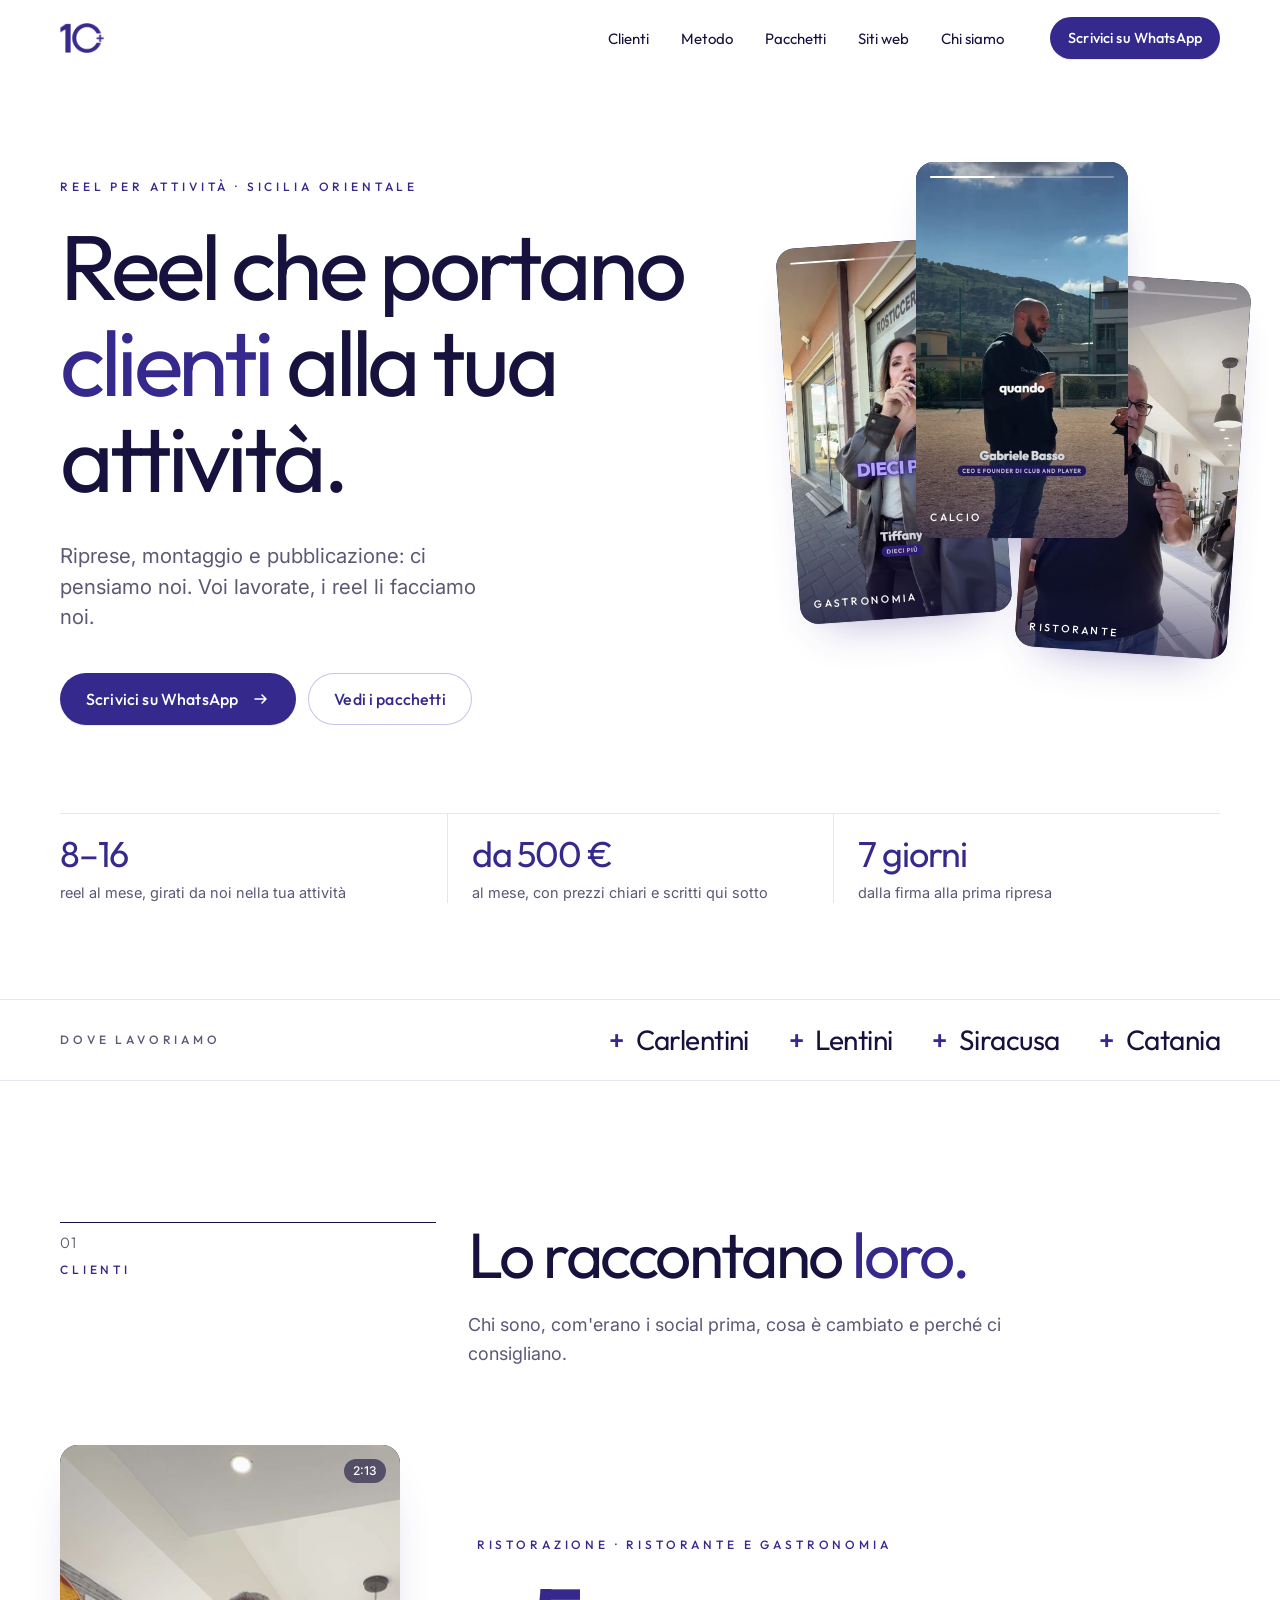
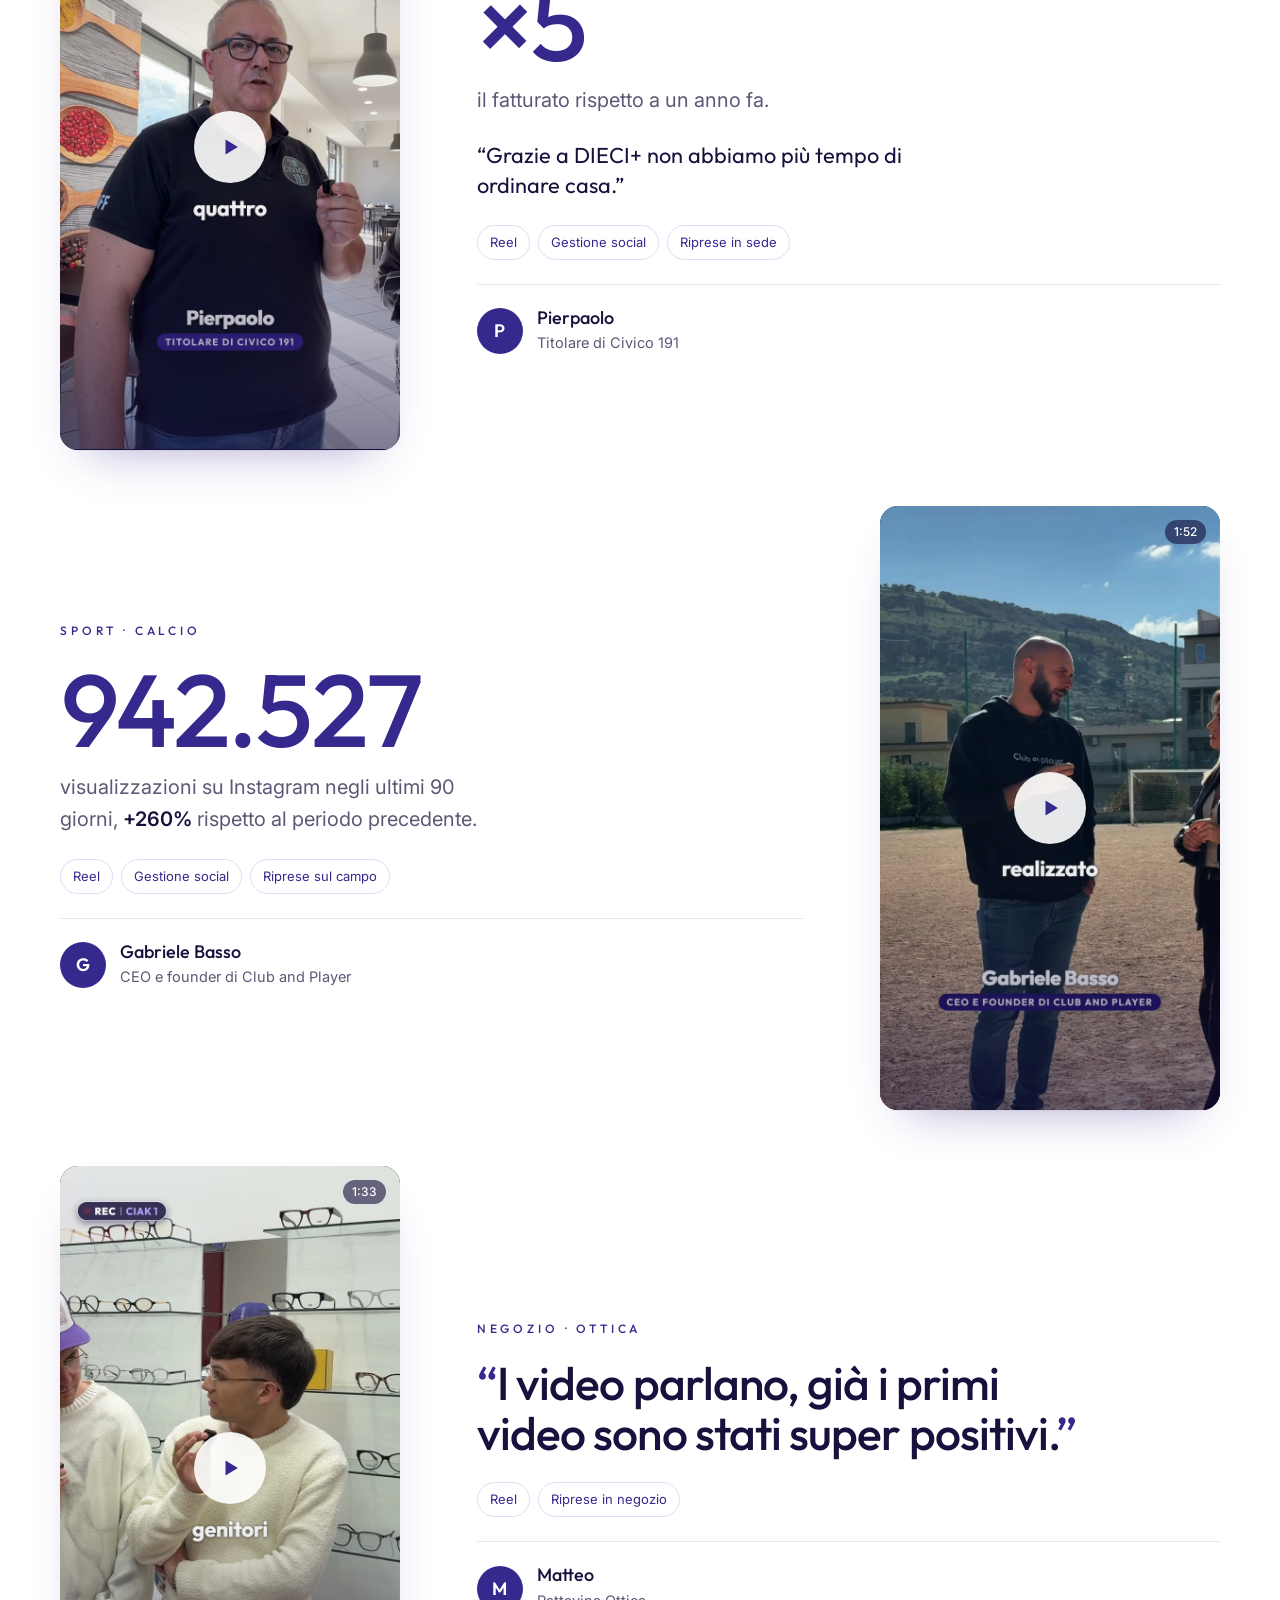
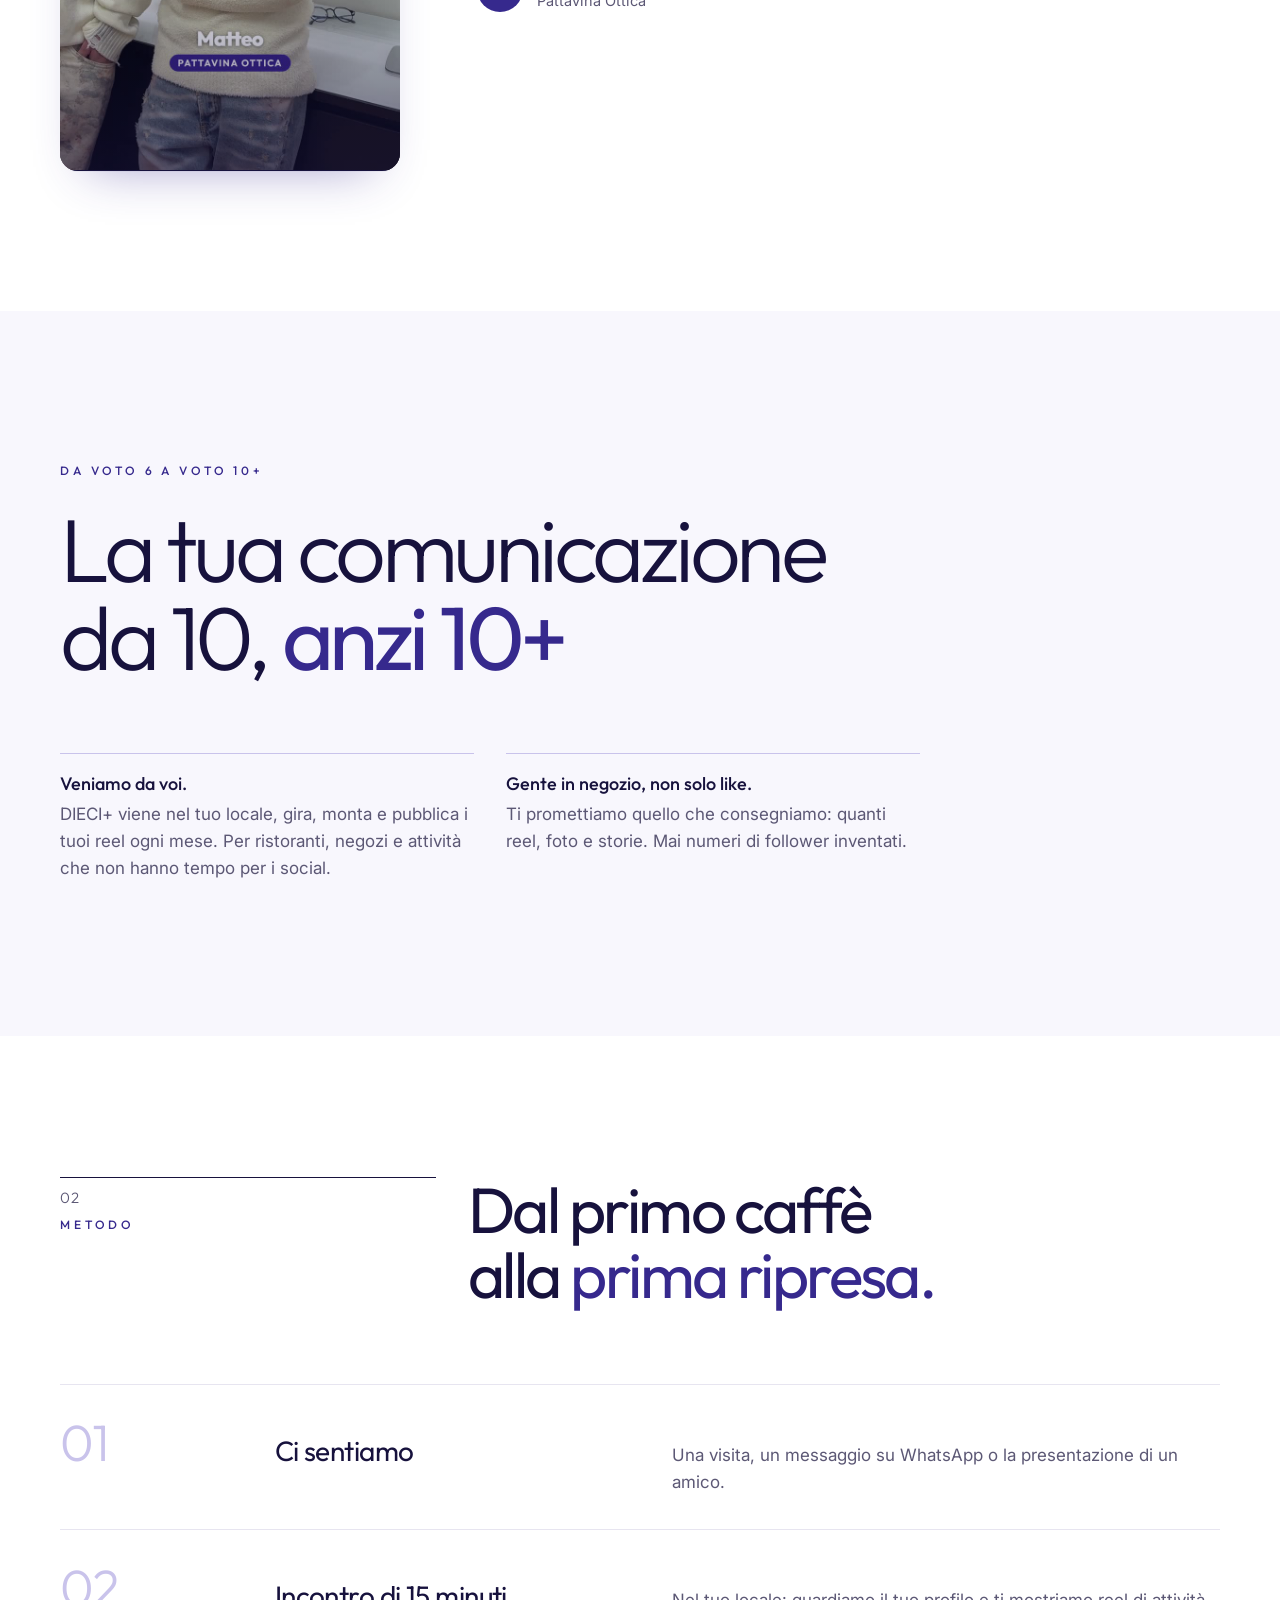
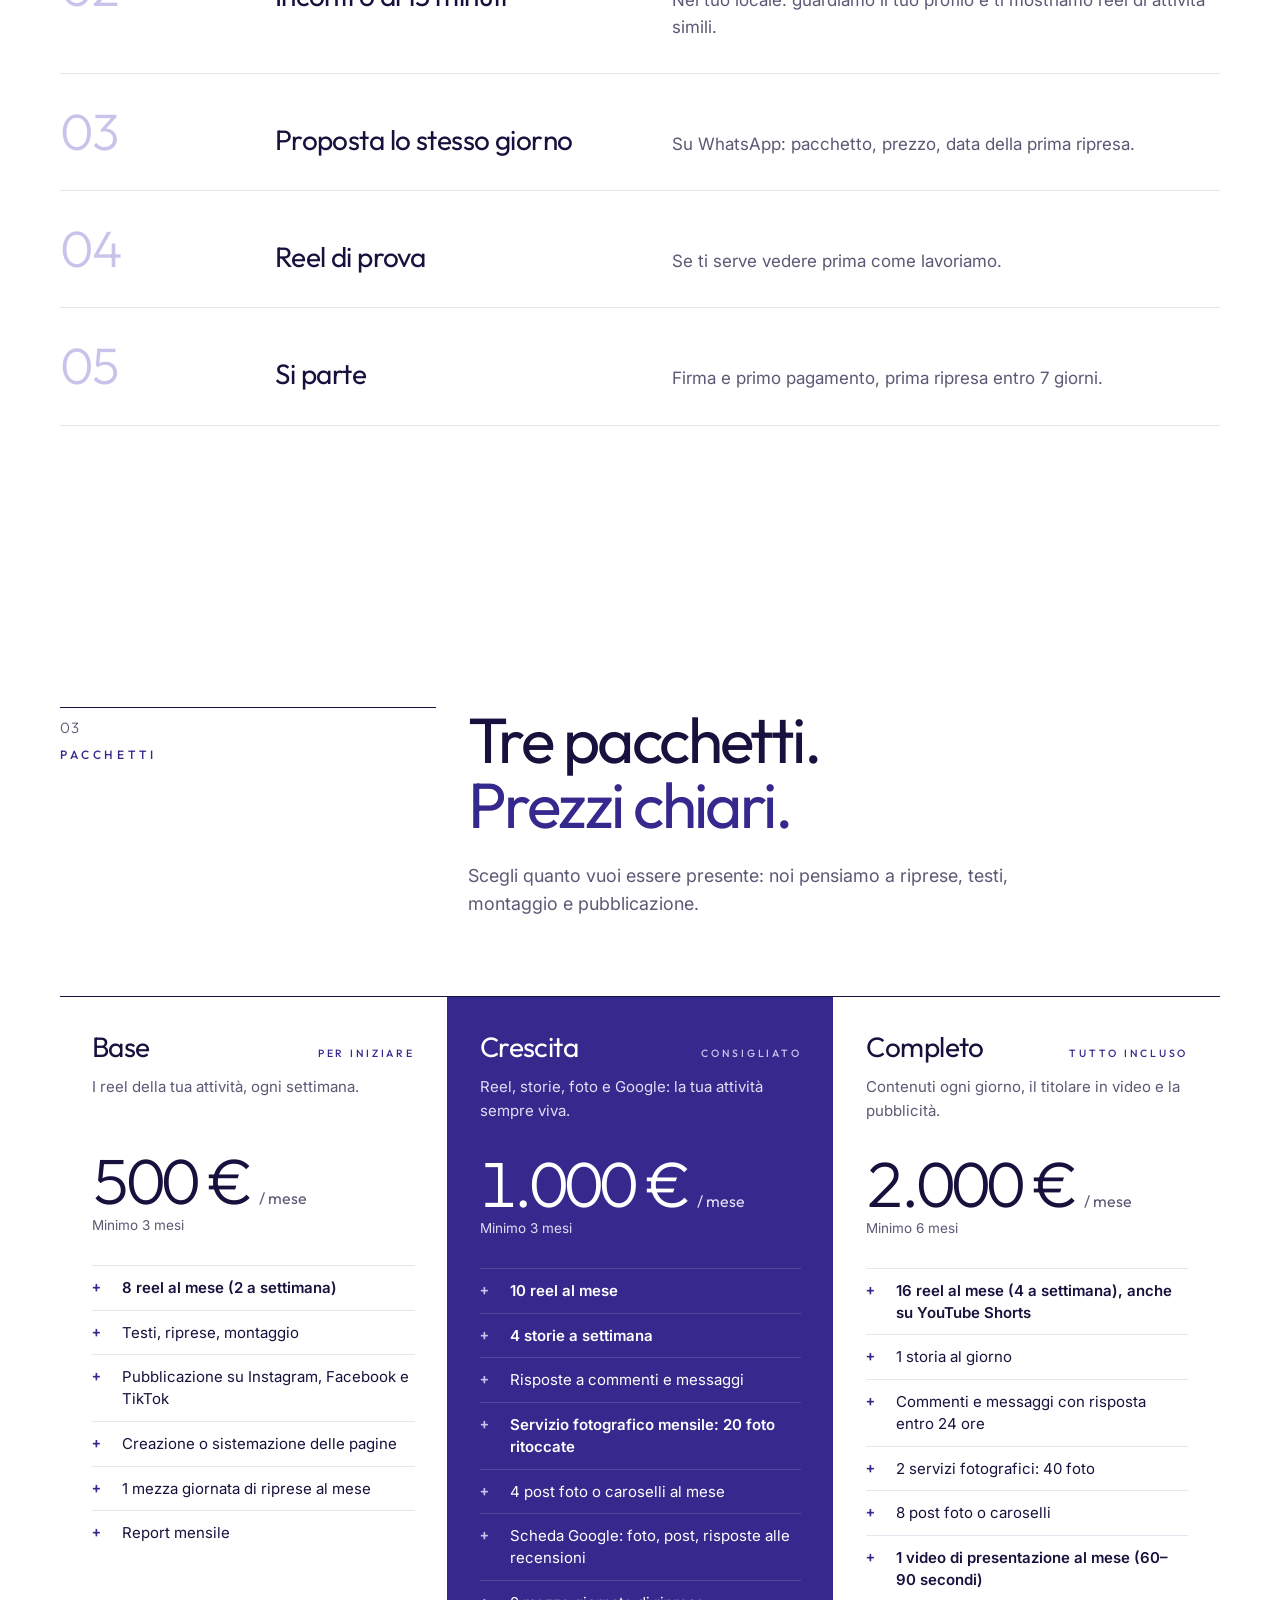
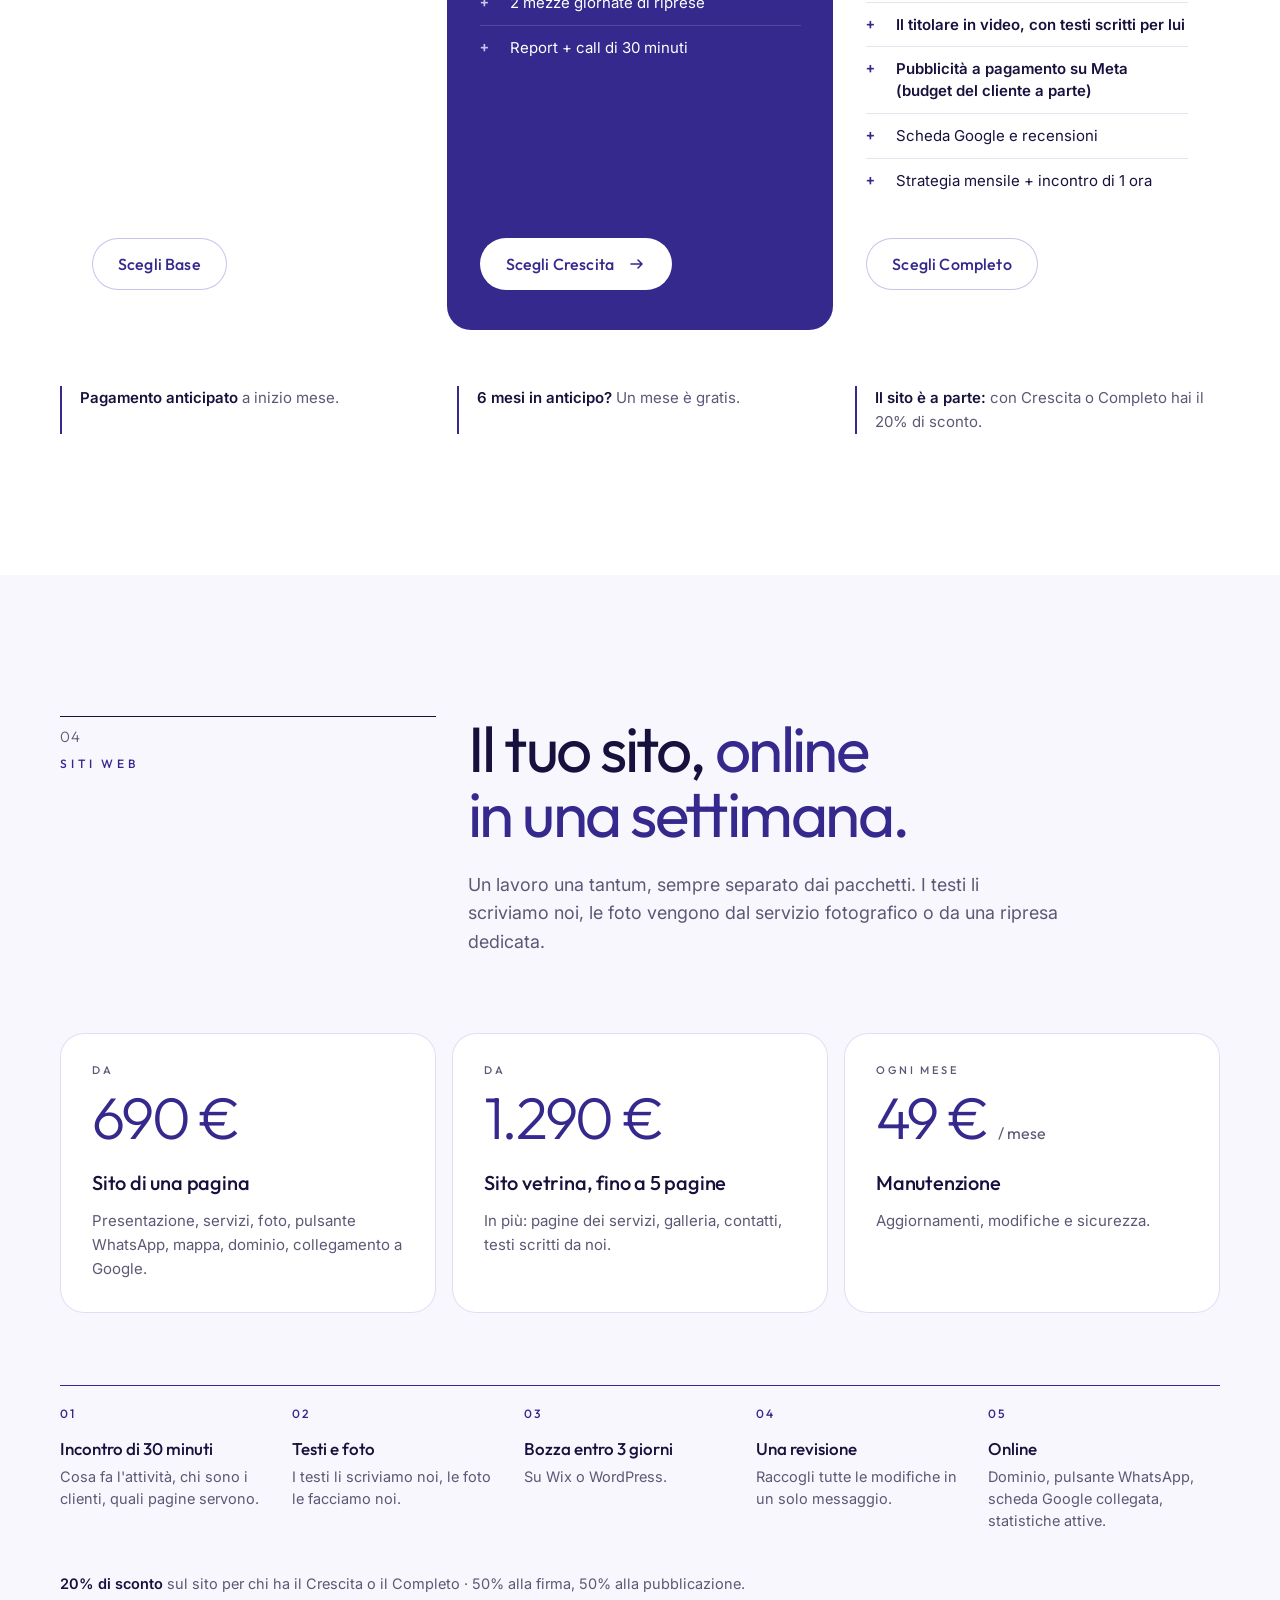
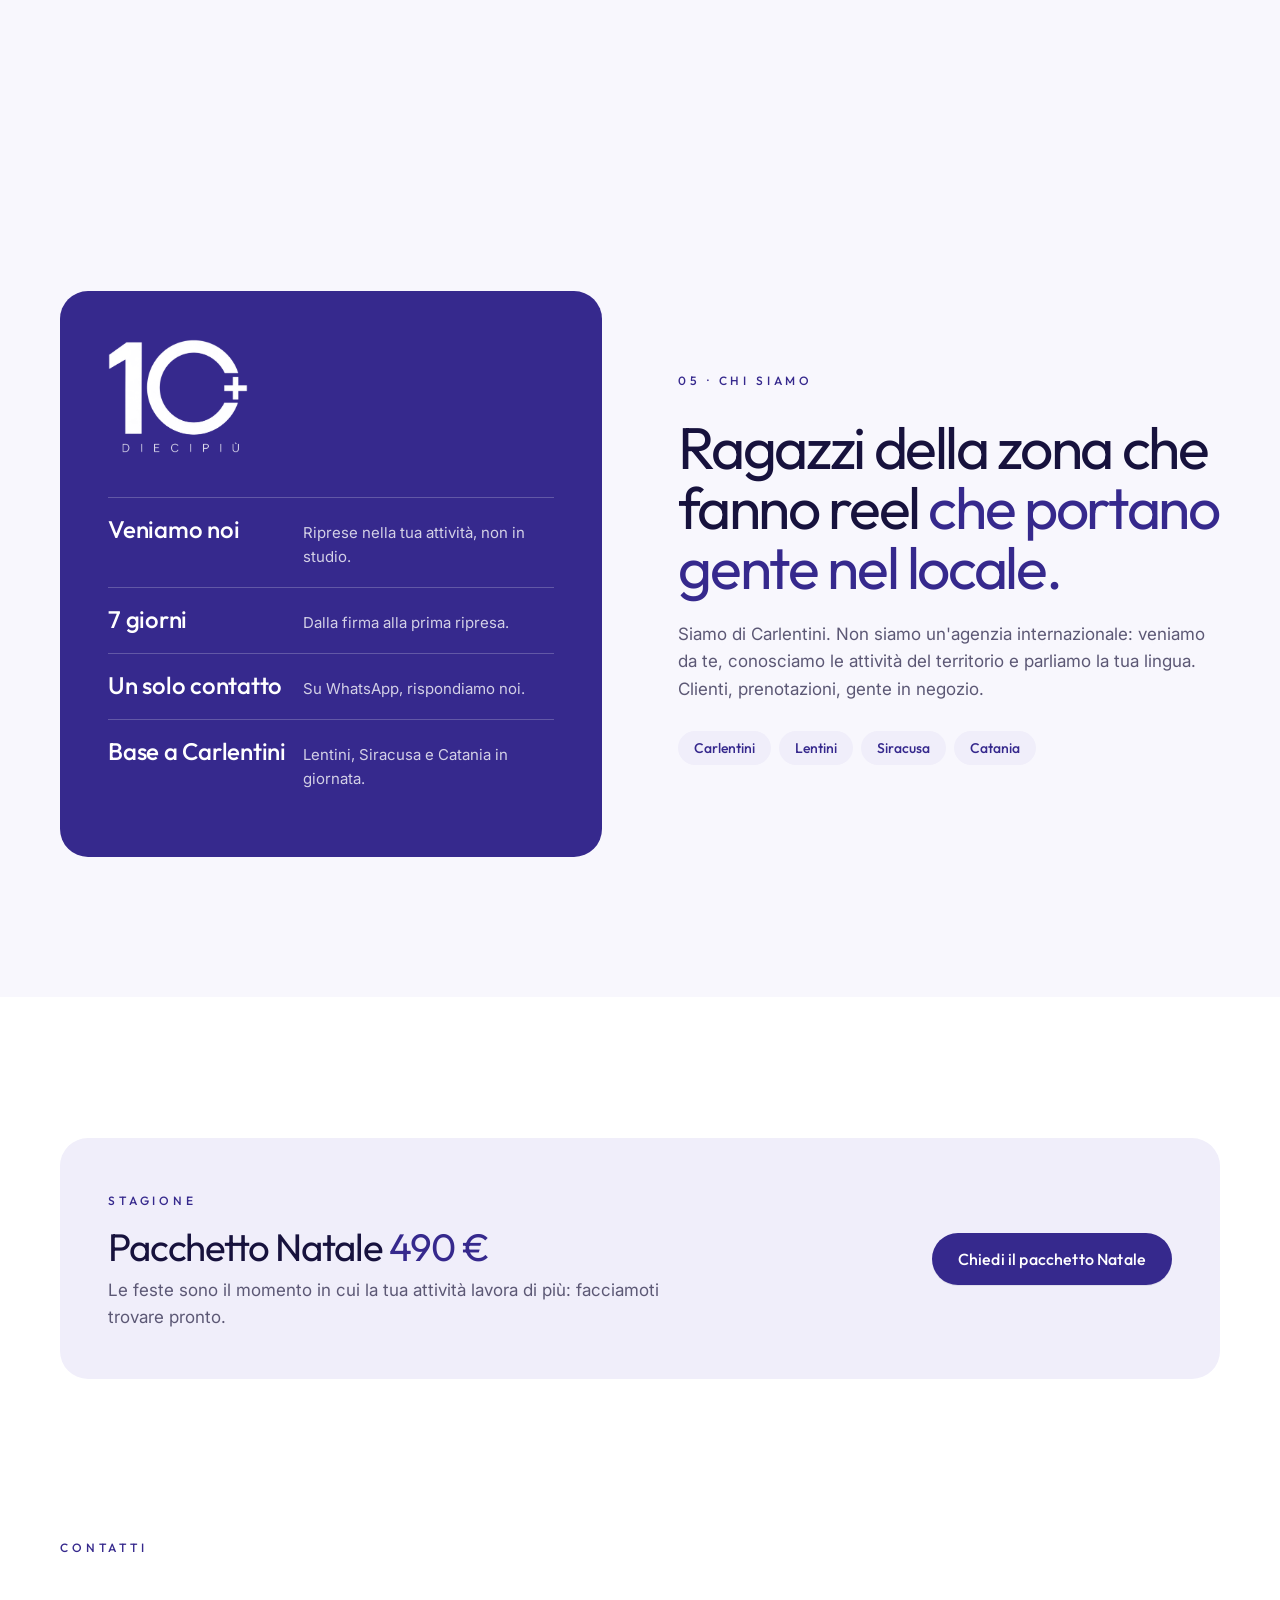
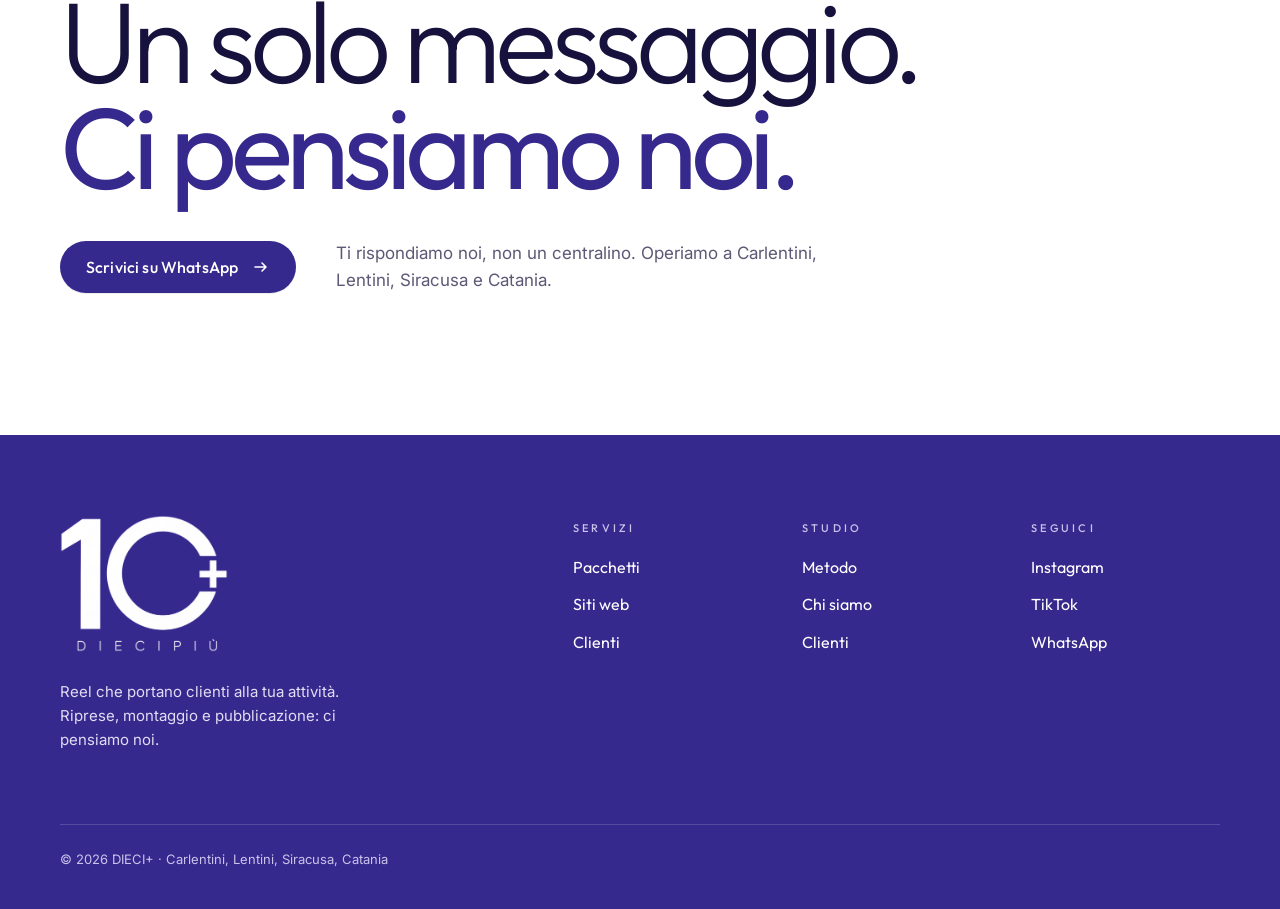
==== commit af9386b1: "Add files via upload" ====
--- a/index.html
+++ b/index.html
@@ -1,442 +1,457 @@
-<!doctype html>
-<html lang="it">
-<head>
-<meta charset="utf-8">
-<meta name="viewport" content="width=device-width, initial-scale=1, viewport-fit=cover">
-<title>DIECI+ · Reel che portano clienti alla tua attività</title>
-<meta name="description" content="DIECI+ gira, monta e pubblica i reel della tua attività ogni mese. Pacchetti da 500 € al mese a Carlentini, Lentini, Siracusa e Catania.">
-<meta name="theme-color" content="#36298D">
-
-<link rel="icon" href="favicon.ico" sizes="any">
-<link rel="icon" type="image/png" sizes="32x32" href="assets/brand/favicon-32.png">
-<link rel="icon" type="image/png" sizes="16x16" href="assets/brand/favicon-16.png">
-<link rel="apple-touch-icon" href="assets/brand/apple-touch-icon.png">
-<link rel="manifest" href="site.webmanifest">
-
-<meta property="og:title" content="DIECI+ · Reel che portano clienti alla tua attività">
-<meta property="og:description" content="Riprese, montaggio e pubblicazione: ci pensiamo noi.">
-<meta property="og:image" content="assets/brand/og-image.png">
-<meta property="og:locale" content="it_IT">
-
-<link rel="preconnect" href="https://fonts.googleapis.com">
-<link rel="preconnect" href="https://fonts.gstatic.com" crossorigin>
-<link rel="stylesheet" href="https://fonts.googleapis.com/css2?family=Outfit:wght@300;400;500;600&family=Inter:wght@400;500;600&display=swap">
-<link rel="stylesheet" href="styles.css">
-<link rel="stylesheet" href="mobile.css" media="(max-width: 767.98px)">
-<script>document.documentElement.classList.add('js')</script>
-</head>
-<body>
-
-<!-- ============================ NAVBAR ============================ -->
-<header class="nav" id="nav">
-  <div class="wrap nav-in">
-    <a class="brand" href="#top" aria-label="DIECI+ — torna all'inizio">
-      <img src="assets/brand/logo-dieci-piu-mark.png" alt="DIECI+" width="1600" height="1102">
-    </a>
-    <ul class="nav-links">
-      <li><a href="#clienti">Clienti</a></li>
-      <li><a href="#metodo">Metodo</a></li>
-      <li><a href="#pacchetti">Pacchetti</a></li>
-      <li><a href="#siti">Siti web</a></li>
-      <li><a href="#chi-siamo">Chi siamo</a></li>
-    </ul>
-    <a class="btn btn-primary btn-sm" data-wa href="#contatti">Scrivici su WhatsApp</a>
-    <button class="nav-toggle" type="button" aria-expanded="false" aria-controls="menu" aria-label="Apri il menu"><span></span></button>
-  </div>
-</header>
-<nav class="mobile-menu" id="menu" aria-label="Menu">
-  <ol>
-    <li><a href="#clienti">Clienti</a></li>
-    <li><a href="#metodo">Metodo</a></li>
-    <li><a href="#pacchetti">Pacchetti</a></li>
-    <li><a href="#siti">Siti web</a></li>
-    <li><a href="#chi-siamo">Chi siamo</a></li>
-  </ol>
-  <a class="btn btn-primary" data-wa href="#contatti">Scrivici su WhatsApp</a>
-  <ul class="m-only m-menu-social">
-    <li><a data-social="instagram" href="#" rel="noopener" target="_blank">Instagram</a></li>
-    <li><a data-social="tiktok" href="#" rel="noopener" target="_blank">TikTok</a></li>
-  </ul>
-</nav>
-
-<main id="top">
-
-<!-- ============================ HERO ============================ -->
-<section class="hero wrap" aria-labelledby="hero-title">
-  <div class="hero-grid">
-    <div>
-      <div class="label" data-reveal>Reel per attività · Sicilia orientale</div>
-      <h1 id="hero-title">
-        <span class="line d-only"><span style="--d:.05s">Reel che portano</span></span>
-        <span class="line d-only"><span style="--d:.15s"><em>clienti</em> alla tua</span></span>
-        <span class="line d-only"><span style="--d:.25s">attività.</span></span>
-        <span class="line m-only"><span style="--d:.05s">Non solo</span></span>
-        <span class="line m-only"><span style="--d:.12s"><em>reel.</em></span></span>
-        <span class="line m-only"><span style="--d:.19s">Facciamo</span></span>
-        <span class="line m-only"><span style="--d:.26s"><mark>notare</mark></span></span>
-        <span class="line m-only"><span style="--d:.33s">la tua</span></span>
-        <span class="line m-only"><span style="--d:.40s">attività.</span></span>
-      </h1>
-      <p class="hero-sub" data-reveal style="--d:.4s">Riprese, montaggio e pubblicazione: ci pensiamo noi. Voi lavorate, i reel li facciamo noi.</p>
-      <div class="hero-cta" data-reveal style="--d:.5s">
-        <a class="btn btn-primary" data-wa href="#contatti">Scrivici su WhatsApp
-          <span class="arrow" aria-hidden="true"><svg viewBox="0 0 18 18"><path d="M3 9h11m-4-4 4 4-4 4" fill="none" stroke="currentColor" stroke-width="1.6" stroke-linecap="round" stroke-linejoin="round"/></svg><svg viewBox="0 0 18 18"><path d="M3 9h11m-4-4 4 4-4 4" fill="none" stroke="currentColor" stroke-width="1.6" stroke-linecap="round" stroke-linejoin="round"/></svg></span>
-        </a>
-        <a class="btn btn-ghost" href="#pacchetti">Vedi i pacchetti</a>
-      </div>
-    </div>
-
-    <a class="reel-stack" href="#clienti" aria-label="Guarda le testimonianze dei clienti">
-      <div class="reel live"><video src="hero-1.mp4" poster="hero-1.jpg" autoplay muted loop playsinline preload="auto"></video><div class="bar"></div><div class="meta"><span>Gastronomia</span></div></div>
-      <div class="reel live"><video src="hero-2.mp4" poster="hero-2.jpg" autoplay muted loop playsinline preload="auto"></video><div class="bar"></div><div class="meta"><span>Calcio</span></div></div>
-      <div class="reel live"><video src="hero-3.mp4" poster="hero-3.jpg" autoplay muted loop playsinline preload="auto"></video><div class="bar"></div><div class="meta"><span>Ristorante</span></div></div>
-    </a>
-  </div>
-
-  <div class="hero-facts" data-reveal style="--d:.6s">
-    <div><b>8–16</b><span>reel al mese, girati da noi nella tua attività</span></div>
-    <div><b>da 500 €</b><span>al mese, con prezzi chiari e scritti qui sotto</span></div>
-    <div><b>7 giorni</b><span>dalla firma alla prima ripresa</span></div>
-  </div>
-</section>
-
-<!-- ============================ LAVORI (solo mobile) ============================ -->
-<section class="m-only m-work" id="lavori" aria-labelledby="mwork-title">
-  <div class="wrap">
-    <div class="m-head" data-reveal>
-      <span class="label">Lavori reali</span>
-      <h2 id="mwork-title">Un progetto <em>alla volta.</em></h2>
-      <p>Reel verticali girati sul posto e montati da noi. Scorri.</p>
-    </div>
-  </div>
-  <ul class="m-slides" aria-label="Reel realizzati">
-    <li class="m-slide" data-reveal>
-      <figure>
-        <div class="m-frame"><video src="hero-1.mp4" poster="hero-1.jpg" muted loop playsinline preload="none" aria-hidden="true"></video></div>
-        <figcaption><span class="m-num">01</span><b>Gastronomia</b><span>Reel · girato in sede</span></figcaption>
-      </figure>
-    </li>
-    <li class="m-slide" data-reveal style="--d:.08s">
-      <figure>
-        <div class="m-frame"><video src="hero-2.mp4" poster="hero-2.jpg" muted loop playsinline preload="none" aria-hidden="true"></video></div>
-        <figcaption><span class="m-num">02</span><b>Calcio</b><span>Reel · girato sul campo</span></figcaption>
-      </figure>
-    </li>
-    <li class="m-slide" data-reveal style="--d:.16s">
-      <figure>
-        <div class="m-frame"><video src="hero-3.mp4" poster="hero-3.jpg" muted loop playsinline preload="none" aria-hidden="true"></video></div>
-        <figcaption><span class="m-num">03</span><b>Ristorante</b><span>Reel · girato in sede</span></figcaption>
-      </figure>
-    </li>
-  </ul>
-  <div class="wrap m-work-foot">
-    <div class="m-count" aria-hidden="true"><b>01</b> / 03</div>
-    <a class="btn btn-primary" data-wa data-msg="Ciao DIECI+, vorrei dei reel così per la mia attività." href="#contatti">Voglio reel così</a>
-  </div>
-</section>
-
-<!-- ============================ ZONE ============================ -->
-<div class="zones">
-  <div class="wrap">
-    <span class="label muted">Dove lavoriamo</span>
-    <ul>
-      <li>Carlentini</li><li>Lentini</li><li>Siracusa</li><li>Catania</li>
-    </ul>
-  </div>
-</div>
-
-<!-- ============================ TESTIMONIANZE ============================ -->
-<section class="section" id="clienti" aria-labelledby="clienti-title">
-  <div class="wrap">
-    <div class="section-head">
-      <div class="index" data-reveal><span class="n">01</span><span class="label">Clienti</span></div>
-      <div data-reveal style="--d:.1s">
-        <h2 id="clienti-title">Lo raccontano <em>loro.</em></h2>
-        <p>Chi sono, com'erano i social prima, cosa è cambiato e perché ci consigliano.</p>
-      </div>
-    </div>
-    <!-- Una figura per ogni video-testimonianza (liberatoria firmata).
-         Per aggiungerne una: copiare <figure class="voice-feature">, cambiare video, poster e testi. -->
-    <div class="voices-list">
-      <figure class="voice-feature" data-reveal>
-        <div class="m-only m-client"><span class="label">Ristorazione · Ristorante e Gastronomia</span><h3>Civico 191</h3></div>
-        <div class="reel">
-          <video id="v-civico191" src="civico191.mp4" poster="civico191.jpg" preload="none" playsinline></video>
-          <span class="dur">2:13</span>
-          <button class="play play-btn" type="button" data-play="v-civico191" aria-label="Guarda la testimonianza di Civico 191"><svg viewBox="0 0 16 16" aria-hidden="true"><path d="M4 2.5v11l9-5.5z" fill="currentColor"/></svg></button>
-        </div>
-        <figcaption>
-          <span class="label">Ristorazione · Ristorante e Gastronomia</span>
-          <div class="voice-stat"><b>×5</b><span>il fatturato rispetto a un anno fa.</span></div>
-          <p class="voice-quote">“Grazie a DIECI+ non abbiamo più tempo di ordinare casa.”</p>
-          <ul class="voice-tags"><li>Reel</li><li>Gestione social</li><li>Riprese in sede</li></ul>
-          <div class="voice-who"><span class="av" aria-hidden="true">P</span><div><b>Pierpaolo</b><span>Titolare di Civico 191</span></div></div>
-        </figcaption>
-      </figure>
-
-      <figure class="voice-feature rev" data-reveal>
-        <div class="m-only m-client"><span class="label">Sport · Calcio</span><h3>Club and Player</h3></div>
-        <div class="reel">
-          <video id="v-clubplayer" src="club-and-player.mp4" poster="club-and-player.jpg" preload="none" playsinline></video>
-          <span class="dur">1:52</span>
-          <button class="play play-btn" type="button" data-play="v-clubplayer" aria-label="Guarda la testimonianza di Club and Player"><svg viewBox="0 0 16 16" aria-hidden="true"><path d="M4 2.5v11l9-5.5z" fill="currentColor"/></svg></button>
-        </div>
-        <figcaption>
-          <span class="label">Sport · Calcio</span>
-          <div class="voice-stat"><b>942.527</b><span>visualizzazioni su Instagram negli ultimi 90 giorni, <em>+260%</em> rispetto al periodo precedente.</span></div>
-          <ul class="voice-tags"><li>Reel</li><li>Gestione social</li><li>Riprese sul campo</li></ul>
-          <div class="voice-who"><span class="av" aria-hidden="true">G</span><div><b>Gabriele Basso</b><span>CEO e founder di Club and Player</span></div></div>
-        </figcaption>
-      </figure>
-    </div>
-  </div>
-</section>
-
-<!-- ============================ MANIFESTO ============================ -->
-<section class="manifesto" aria-label="Come lavoriamo">
-  <div class="wrap">
-    <div class="label" data-reveal>Da voto 6 a voto 10+</div>
-    <blockquote data-reveal style="--d:.1s">La tua comunicazione <span style="white-space:nowrap">da 10, <b>anzi 10+</b></span></blockquote>
-    <div class="pair">
-      <p data-reveal style="--d:.2s"><b>Veniamo da voi.</b>DIECI+ viene nel tuo locale, gira, monta e pubblica i tuoi reel ogni mese. Per ristoranti, negozi e attività che non hanno tempo per i social.</p>
-      <p data-reveal style="--d:.3s"><b>Gente in negozio, non solo like.</b>Ti promettiamo quello che consegniamo: quanti reel, foto e storie. Mai numeri di follower inventati.</p>
-    </div>
-  </div>
-</section>
-
-<!-- ============================ METODO ============================ -->
-<section class="section" id="metodo" aria-labelledby="metodo-title">
-  <div class="wrap">
-    <div class="section-head">
-      <div class="index" data-reveal><span class="n">02</span><span class="label">Metodo</span></div>
-      <div data-reveal style="--d:.1s">
-        <h2 id="metodo-title">Dal primo caffè alla <em>prima ripresa.</em></h2>
-      </div>
-    </div>
-    <ol class="steps">
-      <li data-reveal><b>Ci sentiamo</b><span>Una visita, un messaggio su WhatsApp o la presentazione di un amico.</span></li>
-      <li data-reveal><b>Incontro di 15 minuti</b><span>Nel tuo locale: guardiamo il tuo profilo e ti mostriamo reel di attività simili.</span></li>
-      <li data-reveal><b>Proposta lo stesso giorno</b><span>Su WhatsApp: pacchetto, prezzo, data della prima ripresa.</span></li>
-      <li data-reveal><b>Reel di prova</b><span>Se ti serve vedere prima come lavoriamo.</span></li>
-      <li data-reveal><b>Si parte</b><span>Firma e primo pagamento, prima ripresa entro 7 giorni.</span></li>
-    </ol>
-  </div>
-</section>
-
-<!-- ============================ PACCHETTI ============================ -->
-<section class="section" id="pacchetti" aria-labelledby="pacchetti-title">
-  <div class="wrap">
-    <div class="section-head">
-      <div class="index" data-reveal><span class="n">03</span><span class="label">Pacchetti</span></div>
-      <div data-reveal style="--d:.1s">
-        <h2 id="pacchetti-title">Tre pacchetti. <em>Prezzi chiari.</em></h2>
-        <p>Scegli quanto vuoi essere presente: noi pensiamo a riprese, testi, montaggio e pubblicazione.</p>
-      </div>
-    </div>
-
-    <div class="plans">
-      <article class="plan" data-reveal>
-        <div class="plan-head"><h3 class="plan-name">Base</h3><span class="tagline">Per iniziare</span></div>
-        <p class="plan-desc">I reel della tua attività, ogni settimana.</p>
-        <div class="price"><b>500 €</b><span>/ mese</span></div>
-        <p class="terms">Minimo 3 mesi</p>
-        <ul>
-          <li class="key">8 reel al mese (2 a settimana)</li>
-          <li>Testi, riprese, montaggio</li>
-          <li>Pubblicazione su Instagram, Facebook e TikTok</li>
-          <li>Creazione o sistemazione delle pagine</li>
-          <li>1 mezza giornata di riprese al mese</li>
-          <li>Report mensile</li>
-        </ul>
-        <a class="btn btn-ghost" data-wa data-msg="Ciao DIECI+, vorrei informazioni sul pacchetto Base." href="#contatti">Scegli Base</a>
-      </article>
-
-      <article class="plan featured" data-reveal style="--d:.1s">
-        <div class="plan-head"><h3 class="plan-name">Crescita</h3><span class="tagline">Consigliato</span></div>
-        <p class="plan-desc">Reel, storie, foto e Google: la tua attività sempre viva.</p>
-        <div class="price"><b>1.000 €</b><span>/ mese</span></div>
-        <p class="terms">Minimo 3 mesi</p>
-        <ul>
-          <li class="key">10 reel al mese</li>
-          <li class="key">4 storie a settimana</li>
-          <li>Risposte a commenti e messaggi</li>
-          <li class="key">Servizio fotografico mensile: 20 foto ritoccate</li>
-          <li>4 post foto o caroselli al mese</li>
-          <li>Scheda Google: foto, post, risposte alle recensioni</li>
-          <li>2 mezze giornate di riprese</li>
-          <li>Report + call di 30 minuti</li>
-        </ul>
-        <a class="btn btn-primary" data-wa data-msg="Ciao DIECI+, vorrei informazioni sul pacchetto Crescita." href="#contatti">Scegli Crescita
-          <span class="arrow" aria-hidden="true"><svg viewBox="0 0 18 18"><path d="M3 9h11m-4-4 4 4-4 4" fill="none" stroke="currentColor" stroke-width="1.6" stroke-linecap="round" stroke-linejoin="round"/></svg><svg viewBox="0 0 18 18"><path d="M3 9h11m-4-4 4 4-4 4" fill="none" stroke="currentColor" stroke-width="1.6" stroke-linecap="round" stroke-linejoin="round"/></svg></span>
-        </a>
-      </article>
-
-      <article class="plan" data-reveal style="--d:.2s">
-        <div class="plan-head"><h3 class="plan-name">Completo</h3><span class="tagline">Tutto incluso</span></div>
-        <p class="plan-desc">Contenuti ogni giorno, il titolare in video e la pubblicità.</p>
-        <div class="price"><b>2.000 €</b><span>/ mese</span></div>
-        <p class="terms">Minimo 6 mesi</p>
-        <ul>
-          <li class="key">16 reel al mese (4 a settimana), anche su YouTube Shorts</li>
-          <li>1 storia al giorno</li>
-          <li>Commenti e messaggi con risposta entro 24 ore</li>
-          <li>2 servizi fotografici: 40 foto</li>
-          <li>8 post foto o caroselli</li>
-          <li class="key">1 video di presentazione al mese (60–90 secondi)</li>
-          <li class="key">Il titolare in video, con testi scritti per lui</li>
-          <li class="key">Pubblicità a pagamento su Meta (budget del cliente a parte)</li>
-          <li>Scheda Google e recensioni</li>
-          <li>Strategia mensile + incontro di 1 ora</li>
-        </ul>
-        <a class="btn btn-ghost" data-wa data-msg="Ciao DIECI+, vorrei informazioni sul pacchetto Completo." href="#contatti">Scegli Completo</a>
-      </article>
-    </div>
-
-    <div class="plans-notes">
-      <p data-reveal><b>Pagamento anticipato</b> a inizio mese.</p>
-      <p data-reveal style="--d:.1s"><b>6 mesi in anticipo?</b> Un mese è gratis.</p>
-      <p data-reveal style="--d:.2s"><b>Il sito è a parte:</b> con Crescita o Completo hai il 20% di sconto.</p>
-    </div>
-  </div>
-</section>
-
-<!-- ============================ SITI WEB ============================ -->
-<section class="section tint" id="siti" aria-labelledby="siti-title">
-  <div class="wrap">
-    <div class="section-head">
-      <div class="index" data-reveal><span class="n">04</span><span class="label">Siti web</span></div>
-      <div data-reveal style="--d:.1s">
-        <h2 id="siti-title">Il tuo sito, <em>online in una settimana.</em></h2>
-        <p>Un lavoro una tantum, sempre separato dai pacchetti. I testi li scriviamo noi, le foto vengono dal servizio fotografico o da una ripresa dedicata.</p>
-      </div>
-    </div>
-
-    <div class="sites">
-      <article class="site-card" data-reveal>
-        <span class="from">Da</span>
-        <div class="amount">690 €</div>
-        <h3>Sito di una pagina</h3>
-        <p>Presentazione, servizi, foto, pulsante WhatsApp, mappa, dominio, collegamento a Google.</p>
-      </article>
-      <article class="site-card" data-reveal style="--d:.1s">
-        <span class="from">Da</span>
-        <div class="amount">1.290 €</div>
-        <h3>Sito vetrina, fino a 5 pagine</h3>
-        <p>In più: pagine dei servizi, galleria, contatti, testi scritti da noi.</p>
-      </article>
-      <article class="site-card" data-reveal style="--d:.2s">
-        <span class="from">Ogni mese</span>
-        <div class="amount">49 € <small>/ mese</small></div>
-        <h3>Manutenzione</h3>
-        <p>Aggiornamenti, modifiche e sicurezza.</p>
-      </article>
-    </div>
-
-    <ol class="process" data-process>
-      <li><b>Incontro di 30 minuti</b><span>Cosa fa l'attività, chi sono i clienti, quali pagine servono.</span></li>
-      <li><b>Testi e foto</b><span>I testi li scriviamo noi, le foto le facciamo noi.</span></li>
-      <li><b>Bozza entro 3 giorni</b><span>Su Wix o WordPress.</span></li>
-      <li><b>Una revisione</b><span>Raccogli tutte le modifiche in un solo messaggio.</span></li>
-      <li><b>Online</b><span>Dominio, pulsante WhatsApp, scheda Google collegata, statistiche attive.</span></li>
-    </ol>
-    <p class="sites-notes" data-reveal><b>20% di sconto</b> sul sito per chi ha il Crescita o il Completo · 50% alla firma, 50% alla pubblicazione.</p>
-  </div>
-</section>
-
-<!-- ============================ CHI SIAMO ============================ -->
-<section class="section tint" id="chi-siamo" aria-labelledby="chi-title">
-  <div class="wrap about">
-    <!-- Quando c'è la foto del team: <div class="about-photo"><img src="assets/team.jpg" alt="Il team DIECI+"></div> -->
-    <div class="about-card" data-reveal>
-      <img class="logo" src="assets/brand/logo-dieci-piu-white.png" alt="" width="1600" height="1299" loading="lazy">
-      <ul>
-        <li><b>Veniamo noi</b><span>Riprese nella tua attività, non in studio.</span></li>
-        <li><b>7 giorni</b><span>Dalla firma alla prima ripresa.</span></li>
-        <li><b>Un solo contatto</b><span>Su WhatsApp, rispondiamo noi.</span></li>
-        <li><b>Base a Carlentini</b><span>Lentini, Siracusa e Catania in giornata.</span></li>
-      </ul>
-    </div>
-    <div data-reveal style="--d:.1s">
-      <span class="label">05 · Chi siamo</span>
-      <h2 id="chi-title">Ragazzi della zona che fanno reel <em>che portano gente nel locale.</em></h2>
-      <p>Siamo di Carlentini. Non siamo un'agenzia internazionale: veniamo da te, conosciamo le attività del territorio e parliamo la tua lingua. Clienti, prenotazioni, gente in negozio.</p>
-      <ul class="places"><li>Carlentini</li><li>Lentini</li><li>Siracusa</li><li>Catania</li></ul>
-    </div>
-  </div>
-</section>
-
-<!-- ============================ NATALE + CONTATTI ============================ -->
-<section class="section contact" id="contatti" aria-labelledby="contatti-title">
-  <div class="wrap">
-    <div class="season" data-reveal>
-      <div>
-        <span class="label">Stagione</span>
-        <h3>Pacchetto Natale <b>490 €</b></h3>
-        <p>Le feste sono il momento in cui la tua attività lavora di più: facciamoti trovare pronto.</p>
-      </div>
-      <a class="btn btn-primary" data-wa data-msg="Ciao DIECI+, vorrei informazioni sul pacchetto Natale." href="#contatti">Chiedi il pacchetto Natale</a>
-    </div>
-
-    <div style="margin-top: clamp(96px, 12vw, 176px)">
-      <span class="label" data-reveal>Contatti</span>
-      <h2 id="contatti-title" data-reveal style="--d:.1s">Un solo messaggio. <b>Ci pensiamo noi.</b></h2>
-      <div class="contact-row" data-reveal style="--d:.2s">
-        <a class="btn btn-primary" data-wa href="#contatti">Scrivici su WhatsApp
-          <span class="arrow" aria-hidden="true"><svg viewBox="0 0 18 18"><path d="M3 9h11m-4-4 4 4-4 4" fill="none" stroke="currentColor" stroke-width="1.6" stroke-linecap="round" stroke-linejoin="round"/></svg><svg viewBox="0 0 18 18"><path d="M3 9h11m-4-4 4 4-4 4" fill="none" stroke="currentColor" stroke-width="1.6" stroke-linecap="round" stroke-linejoin="round"/></svg></span>
-        </a>
-        <p>Ti rispondiamo noi, non un centralino. Operiamo a Carlentini, Lentini, Siracusa e Catania.</p>
-      </div>
-    </div>
-  </div>
-</section>
-
-</main>
-
-<!-- ============================ FOOTER ============================ -->
-<footer class="footer">
-  <div class="wrap">
-    <div class="footer-grid">
-      <div>
-        <img class="logo" src="assets/brand/logo-dieci-piu-white.png" alt="DIECI+ — DIECIPIÙ" width="1600" height="1299" loading="lazy">
-        <p>Reel che portano clienti alla tua attività. Riprese, montaggio e pubblicazione: ci pensiamo noi.</p>
-      </div>
-      <div>
-        <h4>Servizi</h4>
-        <ul><li><a href="#pacchetti">Pacchetti</a></li><li><a href="#siti">Siti web</a></li><li><a href="#clienti">Clienti</a></li></ul>
-      </div>
-      <div>
-        <h4>Studio</h4>
-        <ul><li><a href="#metodo">Metodo</a></li><li><a href="#chi-siamo">Chi siamo</a></li><li><a href="#clienti">Clienti</a></li></ul>
-      </div>
-      <div>
-        <h4>Seguici</h4>
-        <ul><li><a data-social="instagram" href="#" rel="noopener" target="_blank">Instagram</a></li><li><a data-social="tiktok" href="#" rel="noopener" target="_blank">TikTok</a></li><li><a data-wa href="#contatti">WhatsApp</a></li></ul>
-      </div>
-    </div>
-    <div class="footer-bottom">
-      <span>© <span data-year>2026</span> DIECI+ · Carlentini, Lentini, Siracusa, Catania</span>
-    </div>
-  </div>
-</footer>
-
-<!-- Barra in basso, solo mobile: menu e WhatsApp a portata di pollice -->
-<div class="m-only m-dock" role="group" aria-label="Azioni rapide">
-  <button class="m-dock-menu" type="button" aria-controls="menu" aria-expanded="false">
-    <span class="m-ico" aria-hidden="true"></span><span class="m-dock-label">Menu</span>
-  </button>
-  <a class="m-dock-wa" data-wa href="#contatti">
-    <svg viewBox="0 0 24 24" aria-hidden="true"><path fill="currentColor" d="M12 2.2a9.8 9.8 0 0 0-8.4 14.9L2.3 21.8l4.8-1.3A9.8 9.8 0 1 0 12 2.2Zm0 17.9a8.1 8.1 0 0 1-4.2-1.1l-.3-.2-2.9.8.8-2.8-.2-.3A8.1 8.1 0 1 1 12 20.1Zm4.5-6c-.2-.1-1.5-.7-1.7-.8-.2-.1-.4-.1-.6.1l-.8 1c-.1.2-.3.2-.5.1a6.7 6.7 0 0 1-3.3-2.9c-.3-.4.2-.4.7-1.4.1-.2 0-.3 0-.4l-.8-1.8c-.2-.5-.4-.4-.6-.4h-.5a1 1 0 0 0-.7.3 3 3 0 0 0-.9 2.2 5.2 5.2 0 0 0 1.1 2.8c.1.2 1.9 2.9 4.6 4a5.3 5.3 0 0 0 3.2.7 2.8 2.8 0 0 0 1.8-1.3c.2-.4.2-.8.2-.9-.1-.1-.2-.2-.5-.3Z"/></svg>
-    Scrivici su WhatsApp
-  </a>
-</div>
-
-<!-- WhatsApp sempre visibile -->
-<a class="wa-float" data-wa href="#contatti" aria-label="Scrivici su WhatsApp">
-  <svg viewBox="0 0 24 24" aria-hidden="true"><path fill="currentColor" d="M12 2.2a9.8 9.8 0 0 0-8.4 14.9L2.3 21.8l4.8-1.3A9.8 9.8 0 1 0 12 2.2Zm0 17.9a8.1 8.1 0 0 1-4.2-1.1l-.3-.2-2.9.8.8-2.8-.2-.3A8.1 8.1 0 1 1 12 20.1Zm4.5-6c-.2-.1-1.5-.7-1.7-.8-.2-.1-.4-.1-.6.1l-.8 1c-.1.2-.3.2-.5.1a6.7 6.7 0 0 1-3.3-2.9c-.3-.4.2-.4.7-1.4.1-.2 0-.3 0-.4l-.8-1.8c-.2-.5-.4-.4-.6-.4h-.5a1 1 0 0 0-.7.3 3 3 0 0 0-.9 2.2 5.2 5.2 0 0 0 1.1 2.8c.1.2 1.9 2.9 4.6 4a5.3 5.3 0 0 0 3.2.7 2.8 2.8 0 0 0 1.8-1.3c.2-.4.2-.8.2-.9-.1-.1-.2-.2-.5-.3Z"/></svg>
-  <span class="t">Scrivici</span>
-</a>
-
-<script src="main.js" defer></script>
-<script src="mobile.js" defer></script>
-</body>
-</html>
+<!doctype html>
+<html lang="it">
+<head>
+<meta charset="utf-8">
+<meta name="viewport" content="width=device-width, initial-scale=1, viewport-fit=cover">
+<title>DIECI+ · Reel che portano clienti alla tua attività</title>
+<meta name="description" content="DIECI+ gira, monta e pubblica i reel della tua attività ogni mese. Pacchetti da 500 € al mese a Carlentini, Lentini, Siracusa e Catania.">
+<meta name="theme-color" content="#36298D">
+
+<link rel="icon" href="favicon.ico" sizes="any">
+<link rel="icon" type="image/png" sizes="32x32" href="assets/brand/favicon-32.png">
+<link rel="icon" type="image/png" sizes="16x16" href="assets/brand/favicon-16.png">
+<link rel="apple-touch-icon" href="assets/brand/apple-touch-icon.png">
+<link rel="manifest" href="site.webmanifest">
+
+<meta property="og:title" content="DIECI+ · Reel che portano clienti alla tua attività">
+<meta property="og:description" content="Riprese, montaggio e pubblicazione: ci pensiamo noi.">
+<meta property="og:image" content="assets/brand/og-image.png">
+<meta property="og:locale" content="it_IT">
+
+<link rel="preconnect" href="https://fonts.googleapis.com">
+<link rel="preconnect" href="https://fonts.gstatic.com" crossorigin>
+<link rel="stylesheet" href="https://fonts.googleapis.com/css2?family=Outfit:wght@300;400;500;600&family=Inter:wght@400;500;600&display=swap">
+<link rel="stylesheet" href="styles.css">
+<link rel="stylesheet" href="mobile.css" media="(max-width: 767.98px)">
+<script>document.documentElement.classList.add('js')</script>
+</head>
+<body>
+
+<!-- ============================ NAVBAR ============================ -->
+<header class="nav" id="nav">
+  <div class="wrap nav-in">
+    <a class="brand" href="#top" aria-label="DIECI+ — torna all'inizio">
+      <img src="assets/brand/logo-dieci-piu-mark.png" alt="DIECI+" width="1600" height="1102">
+    </a>
+    <ul class="nav-links">
+      <li><a href="#clienti">Clienti</a></li>
+      <li><a href="#metodo">Metodo</a></li>
+      <li><a href="#pacchetti">Pacchetti</a></li>
+      <li><a href="#siti">Siti web</a></li>
+      <li><a href="#chi-siamo">Chi siamo</a></li>
+    </ul>
+    <a class="btn btn-primary btn-sm" data-wa href="#contatti">Scrivici su WhatsApp</a>
+    <button class="nav-toggle" type="button" aria-expanded="false" aria-controls="menu" aria-label="Apri il menu"><span></span></button>
+  </div>
+</header>
+<nav class="mobile-menu" id="menu" aria-label="Menu">
+  <ol>
+    <li><a href="#clienti">Clienti</a></li>
+    <li><a href="#metodo">Metodo</a></li>
+    <li><a href="#pacchetti">Pacchetti</a></li>
+    <li><a href="#siti">Siti web</a></li>
+    <li><a href="#chi-siamo">Chi siamo</a></li>
+  </ol>
+  <a class="btn btn-primary" data-wa href="#contatti">Scrivici su WhatsApp</a>
+  <ul class="m-only m-menu-social">
+    <li><a data-social="instagram" href="#" rel="noopener" target="_blank">Instagram</a></li>
+    <li><a data-social="tiktok" href="#" rel="noopener" target="_blank">TikTok</a></li>
+  </ul>
+</nav>
+
+<main id="top">
+
+<!-- ============================ HERO ============================ -->
+<section class="hero wrap" aria-labelledby="hero-title">
+  <div class="hero-grid">
+    <div>
+      <div class="label" data-reveal>Reel per attività · Sicilia orientale</div>
+      <h1 id="hero-title">
+        <span class="line d-only"><span style="--d:.05s">Reel che portano</span></span>
+        <span class="line d-only"><span style="--d:.15s"><em>clienti</em> alla tua</span></span>
+        <span class="line d-only"><span style="--d:.25s">attività.</span></span>
+        <span class="line m-only"><span style="--d:.05s">Non solo</span></span>
+        <span class="line m-only"><span style="--d:.12s"><em>reel.</em></span></span>
+        <span class="line m-only"><span style="--d:.19s">Facciamo</span></span>
+        <span class="line m-only"><span style="--d:.26s"><mark>notare</mark></span></span>
+        <span class="line m-only"><span style="--d:.33s">la tua</span></span>
+        <span class="line m-only"><span style="--d:.40s">attività.</span></span>
+      </h1>
+      <p class="hero-sub" data-reveal style="--d:.4s">Riprese, montaggio e pubblicazione: ci pensiamo noi. Voi lavorate, i reel li facciamo noi.</p>
+      <div class="hero-cta" data-reveal style="--d:.5s">
+        <a class="btn btn-primary" data-wa href="#contatti">Scrivici su WhatsApp
+          <span class="arrow" aria-hidden="true"><svg viewBox="0 0 18 18"><path d="M3 9h11m-4-4 4 4-4 4" fill="none" stroke="currentColor" stroke-width="1.6" stroke-linecap="round" stroke-linejoin="round"/></svg><svg viewBox="0 0 18 18"><path d="M3 9h11m-4-4 4 4-4 4" fill="none" stroke="currentColor" stroke-width="1.6" stroke-linecap="round" stroke-linejoin="round"/></svg></span>
+        </a>
+        <a class="btn btn-ghost" href="#pacchetti">Vedi i pacchetti</a>
+      </div>
+    </div>
+
+    <a class="reel-stack" href="#clienti" aria-label="Guarda le testimonianze dei clienti">
+      <div class="reel live"><video src="hero-1.mp4" poster="hero-1.jpg" autoplay muted loop playsinline preload="auto"></video><div class="bar"></div><div class="meta"><span>Gastronomia</span></div></div>
+      <div class="reel live"><video src="hero-2.mp4" poster="hero-2.jpg" autoplay muted loop playsinline preload="auto"></video><div class="bar"></div><div class="meta"><span>Calcio</span></div></div>
+      <div class="reel live"><video src="hero-3.mp4" poster="hero-3.jpg" autoplay muted loop playsinline preload="auto"></video><div class="bar"></div><div class="meta"><span>Ristorante</span></div></div>
+    </a>
+  </div>
+
+  <div class="hero-facts" data-reveal style="--d:.6s">
+    <div><b>8–16</b><span>reel al mese, girati da noi nella tua attività</span></div>
+    <div><b>da 500 €</b><span>al mese, con prezzi chiari e scritti qui sotto</span></div>
+    <div><b>7 giorni</b><span>dalla firma alla prima ripresa</span></div>
+  </div>
+</section>
+
+<!-- ============================ LAVORI (solo mobile) ============================ -->
+<section class="m-only m-work" id="lavori" aria-labelledby="mwork-title">
+  <div class="wrap">
+    <div class="m-head" data-reveal>
+      <span class="label">Lavori reali</span>
+      <h2 id="mwork-title">Un progetto <em>alla volta.</em></h2>
+      <p>Reel verticali girati sul posto e montati da noi. Scorri.</p>
+    </div>
+  </div>
+  <ul class="m-slides" aria-label="Reel realizzati">
+    <li class="m-slide" data-reveal>
+      <figure>
+        <div class="m-frame"><video src="hero-1.mp4" poster="hero-1.jpg" muted loop playsinline preload="none" aria-hidden="true"></video></div>
+        <figcaption><span class="m-num">01</span><b>Gastronomia</b><span>Reel · girato in sede</span></figcaption>
+      </figure>
+    </li>
+    <li class="m-slide" data-reveal style="--d:.08s">
+      <figure>
+        <div class="m-frame"><video src="hero-2.mp4" poster="hero-2.jpg" muted loop playsinline preload="none" aria-hidden="true"></video></div>
+        <figcaption><span class="m-num">02</span><b>Calcio</b><span>Reel · girato sul campo</span></figcaption>
+      </figure>
+    </li>
+    <li class="m-slide" data-reveal style="--d:.16s">
+      <figure>
+        <div class="m-frame"><video src="hero-3.mp4" poster="hero-3.jpg" muted loop playsinline preload="none" aria-hidden="true"></video></div>
+        <figcaption><span class="m-num">03</span><b>Ristorante</b><span>Reel · girato in sede</span></figcaption>
+      </figure>
+    </li>
+  </ul>
+  <div class="wrap m-work-foot">
+    <div class="m-count" aria-hidden="true"><b>01</b> / 03</div>
+    <a class="btn btn-primary" data-wa data-msg="Ciao DIECI+, vorrei dei reel così per la mia attività." href="#contatti">Voglio reel così</a>
+  </div>
+</section>
+
+<!-- ============================ ZONE ============================ -->
+<div class="zones">
+  <div class="wrap">
+    <span class="label muted">Dove lavoriamo</span>
+    <ul>
+      <li>Carlentini</li><li>Lentini</li><li>Siracusa</li><li>Catania</li>
+    </ul>
+  </div>
+</div>
+
+<!-- ============================ TESTIMONIANZE ============================ -->
+<section class="section" id="clienti" aria-labelledby="clienti-title">
+  <div class="wrap">
+    <div class="section-head">
+      <div class="index" data-reveal><span class="n">01</span><span class="label">Clienti</span></div>
+      <div data-reveal style="--d:.1s">
+        <h2 id="clienti-title">Lo raccontano <em>loro.</em></h2>
+        <p>Chi sono, com'erano i social prima, cosa è cambiato e perché ci consigliano.</p>
+      </div>
+    </div>
+    <!-- Una figura per ogni video-testimonianza (liberatoria firmata).
+         Per aggiungerne una: copiare <figure class="voice-feature">, cambiare video, poster e testi. -->
+    <div class="voices-list">
+      <figure class="voice-feature" data-reveal>
+        <div class="m-only m-client"><span class="label">Ristorazione · Ristorante e Gastronomia</span><h3>Civico 191</h3></div>
+        <div class="reel">
+          <video id="v-civico191" src="civico191.mp4" poster="civico191.jpg" preload="none" playsinline></video>
+          <span class="dur">2:13</span>
+          <button class="play play-btn" type="button" data-play="v-civico191" aria-label="Guarda la testimonianza di Civico 191"><svg viewBox="0 0 16 16" aria-hidden="true"><path d="M4 2.5v11l9-5.5z" fill="currentColor"/></svg></button>
+        </div>
+        <figcaption>
+          <span class="label">Ristorazione · Ristorante e Gastronomia</span>
+          <div class="voice-stat"><b>×5</b><span>il fatturato rispetto a un anno fa.</span></div>
+          <p class="voice-quote">“Grazie a DIECI+ non abbiamo più tempo di ordinare casa.”</p>
+          <ul class="voice-tags"><li>Reel</li><li>Gestione social</li><li>Riprese in sede</li></ul>
+          <div class="voice-who"><span class="av" aria-hidden="true">P</span><div><b>Pierpaolo</b><span>Titolare di Civico 191</span></div></div>
+        </figcaption>
+      </figure>
+
+      <figure class="voice-feature rev" data-reveal>
+        <div class="m-only m-client"><span class="label">Sport · Calcio</span><h3>Club and Player</h3></div>
+        <div class="reel">
+          <video id="v-clubplayer" src="club-and-player.mp4" poster="club-and-player.jpg" preload="none" playsinline></video>
+          <span class="dur">1:52</span>
+          <button class="play play-btn" type="button" data-play="v-clubplayer" aria-label="Guarda la testimonianza di Club and Player"><svg viewBox="0 0 16 16" aria-hidden="true"><path d="M4 2.5v11l9-5.5z" fill="currentColor"/></svg></button>
+        </div>
+        <figcaption>
+          <span class="label">Sport · Calcio</span>
+          <div class="voice-stat"><b>942.527</b><span>visualizzazioni su Instagram negli ultimi 90 giorni, <em>+260%</em> rispetto al periodo precedente.</span></div>
+          <ul class="voice-tags"><li>Reel</li><li>Gestione social</li><li>Riprese sul campo</li></ul>
+          <div class="voice-who"><span class="av" aria-hidden="true">G</span><div><b>Gabriele Basso</b><span>CEO e founder di Club and Player</span></div></div>
+        </figcaption>
+      </figure>
+
+      <figure class="voice-feature" data-reveal>
+        <div class="m-only m-client"><span class="label">Negozio · Ottica</span><h3>Pattavina Ottica</h3></div>
+        <div class="reel">
+          <video id="v-pattavina" src="pattavina-ottica.mp4" poster="pattavina-ottica.jpg" preload="none" playsinline></video>
+          <span class="dur">1:33</span>
+          <button class="play play-btn" type="button" data-play="v-pattavina" aria-label="Guarda la testimonianza di Pattavina Ottica"><svg viewBox="0 0 16 16" aria-hidden="true"><path d="M4 2.5v11l9-5.5z" fill="currentColor"/></svg></button>
+        </div>
+        <figcaption>
+          <span class="label">Negozio · Ottica</span>
+          <blockquote>I video parlano, già i primi video sono stati super positivi.</blockquote>
+          <ul class="voice-tags"><li>Reel</li><li>Riprese in negozio</li></ul>
+          <div class="voice-who"><span class="av" aria-hidden="true">M</span><div><b>Matteo</b><span>Pattavina Ottica</span></div></div>
+        </figcaption>
+      </figure>
+    </div>
+  </div>
+</section>
+
+<!-- ============================ MANIFESTO ============================ -->
+<section class="manifesto" aria-label="Come lavoriamo">
+  <div class="wrap">
+    <div class="label" data-reveal>Da voto 6 a voto 10+</div>
+    <blockquote data-reveal style="--d:.1s">La tua comunicazione <span style="white-space:nowrap">da 10, <b>anzi 10+</b></span></blockquote>
+    <div class="pair">
+      <p data-reveal style="--d:.2s"><b>Veniamo da voi.</b>DIECI+ viene nel tuo locale, gira, monta e pubblica i tuoi reel ogni mese. Per ristoranti, negozi e attività che non hanno tempo per i social.</p>
+      <p data-reveal style="--d:.3s"><b>Gente in negozio, non solo like.</b>Ti promettiamo quello che consegniamo: quanti reel, foto e storie. Mai numeri di follower inventati.</p>
+    </div>
+  </div>
+</section>
+
+<!-- ============================ METODO ============================ -->
+<section class="section" id="metodo" aria-labelledby="metodo-title">
+  <div class="wrap">
+    <div class="section-head">
+      <div class="index" data-reveal><span class="n">02</span><span class="label">Metodo</span></div>
+      <div data-reveal style="--d:.1s">
+        <h2 id="metodo-title">Dal primo caffè alla <em>prima ripresa.</em></h2>
+      </div>
+    </div>
+    <ol class="steps">
+      <li data-reveal><b>Ci sentiamo</b><span>Una visita, un messaggio su WhatsApp o la presentazione di un amico.</span></li>
+      <li data-reveal><b>Incontro di 15 minuti</b><span>Nel tuo locale: guardiamo il tuo profilo e ti mostriamo reel di attività simili.</span></li>
+      <li data-reveal><b>Proposta lo stesso giorno</b><span>Su WhatsApp: pacchetto, prezzo, data della prima ripresa.</span></li>
+      <li data-reveal><b>Reel di prova</b><span>Se ti serve vedere prima come lavoriamo.</span></li>
+      <li data-reveal><b>Si parte</b><span>Firma e primo pagamento, prima ripresa entro 7 giorni.</span></li>
+    </ol>
+  </div>
+</section>
+
+<!-- ============================ PACCHETTI ============================ -->
+<section class="section" id="pacchetti" aria-labelledby="pacchetti-title">
+  <div class="wrap">
+    <div class="section-head">
+      <div class="index" data-reveal><span class="n">03</span><span class="label">Pacchetti</span></div>
+      <div data-reveal style="--d:.1s">
+        <h2 id="pacchetti-title">Tre pacchetti. <em>Prezzi chiari.</em></h2>
+        <p>Scegli quanto vuoi essere presente: noi pensiamo a riprese, testi, montaggio e pubblicazione.</p>
+      </div>
+    </div>
+
+    <div class="plans">
+      <article class="plan" data-reveal>
+        <div class="plan-head"><h3 class="plan-name">Base</h3><span class="tagline">Per iniziare</span></div>
+        <p class="plan-desc">I reel della tua attività, ogni settimana.</p>
+        <div class="price"><b>500 €</b><span>/ mese</span></div>
+        <p class="terms">Minimo 3 mesi</p>
+        <ul>
+          <li class="key">8 reel al mese (2 a settimana)</li>
+          <li>Testi, riprese, montaggio</li>
+          <li>Pubblicazione su Instagram, Facebook e TikTok</li>
+          <li>Creazione o sistemazione delle pagine</li>
+          <li>1 mezza giornata di riprese al mese</li>
+          <li>Report mensile</li>
+        </ul>
+        <a class="btn btn-ghost" data-wa data-msg="Ciao DIECI+, vorrei informazioni sul pacchetto Base." href="#contatti">Scegli Base</a>
+      </article>
+
+      <article class="plan featured" data-reveal style="--d:.1s">
+        <div class="plan-head"><h3 class="plan-name">Crescita</h3><span class="tagline">Consigliato</span></div>
+        <p class="plan-desc">Reel, storie, foto e Google: la tua attività sempre viva.</p>
+        <div class="price"><b>1.000 €</b><span>/ mese</span></div>
+        <p class="terms">Minimo 3 mesi</p>
+        <ul>
+          <li class="key">10 reel al mese</li>
+          <li class="key">4 storie a settimana</li>
+          <li>Risposte a commenti e messaggi</li>
+          <li class="key">Servizio fotografico mensile: 20 foto ritoccate</li>
+          <li>4 post foto o caroselli al mese</li>
+          <li>Scheda Google: foto, post, risposte alle recensioni</li>
+          <li>2 mezze giornate di riprese</li>
+          <li>Report + call di 30 minuti</li>
+        </ul>
+        <a class="btn btn-primary" data-wa data-msg="Ciao DIECI+, vorrei informazioni sul pacchetto Crescita." href="#contatti">Scegli Crescita
+          <span class="arrow" aria-hidden="true"><svg viewBox="0 0 18 18"><path d="M3 9h11m-4-4 4 4-4 4" fill="none" stroke="currentColor" stroke-width="1.6" stroke-linecap="round" stroke-linejoin="round"/></svg><svg viewBox="0 0 18 18"><path d="M3 9h11m-4-4 4 4-4 4" fill="none" stroke="currentColor" stroke-width="1.6" stroke-linecap="round" stroke-linejoin="round"/></svg></span>
+        </a>
+      </article>
+
+      <article class="plan" data-reveal style="--d:.2s">
+        <div class="plan-head"><h3 class="plan-name">Completo</h3><span class="tagline">Tutto incluso</span></div>
+        <p class="plan-desc">Contenuti ogni giorno, il titolare in video e la pubblicità.</p>
+        <div class="price"><b>2.000 €</b><span>/ mese</span></div>
+        <p class="terms">Minimo 6 mesi</p>
+        <ul>
+          <li class="key">16 reel al mese (4 a settimana), anche su YouTube Shorts</li>
+          <li>1 storia al giorno</li>
+          <li>Commenti e messaggi con risposta entro 24 ore</li>
+          <li>2 servizi fotografici: 40 foto</li>
+          <li>8 post foto o caroselli</li>
+          <li class="key">1 video di presentazione al mese (60–90 secondi)</li>
+          <li class="key">Il titolare in video, con testi scritti per lui</li>
+          <li class="key">Pubblicità a pagamento su Meta (budget del cliente a parte)</li>
+          <li>Scheda Google e recensioni</li>
+          <li>Strategia mensile + incontro di 1 ora</li>
+        </ul>
+        <a class="btn btn-ghost" data-wa data-msg="Ciao DIECI+, vorrei informazioni sul pacchetto Completo." href="#contatti">Scegli Completo</a>
+      </article>
+    </div>
+
+    <div class="plans-notes">
+      <p data-reveal><b>Pagamento anticipato</b> a inizio mese.</p>
+      <p data-reveal style="--d:.1s"><b>6 mesi in anticipo?</b> Un mese è gratis.</p>
+      <p data-reveal style="--d:.2s"><b>Il sito è a parte:</b> con Crescita o Completo hai il 20% di sconto.</p>
+    </div>
+  </div>
+</section>
+
+<!-- ============================ SITI WEB ============================ -->
+<section class="section tint" id="siti" aria-labelledby="siti-title">
+  <div class="wrap">
+    <div class="section-head">
+      <div class="index" data-reveal><span class="n">04</span><span class="label">Siti web</span></div>
+      <div data-reveal style="--d:.1s">
+        <h2 id="siti-title">Il tuo sito, <em>online in una settimana.</em></h2>
+        <p>Un lavoro una tantum, sempre separato dai pacchetti. I testi li scriviamo noi, le foto vengono dal servizio fotografico o da una ripresa dedicata.</p>
+      </div>
+    </div>
+
+    <div class="sites">
+      <article class="site-card" data-reveal>
+        <span class="from">Da</span>
+        <div class="amount">690 €</div>
+        <h3>Sito di una pagina</h3>
+        <p>Presentazione, servizi, foto, pulsante WhatsApp, mappa, dominio, collegamento a Google.</p>
+      </article>
+      <article class="site-card" data-reveal style="--d:.1s">
+        <span class="from">Da</span>
+        <div class="amount">1.290 €</div>
+        <h3>Sito vetrina, fino a 5 pagine</h3>
+        <p>In più: pagine dei servizi, galleria, contatti, testi scritti da noi.</p>
+      </article>
+      <article class="site-card" data-reveal style="--d:.2s">
+        <span class="from">Ogni mese</span>
+        <div class="amount">49 € <small>/ mese</small></div>
+        <h3>Manutenzione</h3>
+        <p>Aggiornamenti, modifiche e sicurezza.</p>
+      </article>
+    </div>
+
+    <ol class="process" data-process>
+      <li><b>Incontro di 30 minuti</b><span>Cosa fa l'attività, chi sono i clienti, quali pagine servono.</span></li>
+      <li><b>Testi e foto</b><span>I testi li scriviamo noi, le foto le facciamo noi.</span></li>
+      <li><b>Bozza entro 3 giorni</b><span>Su Wix o WordPress.</span></li>
+      <li><b>Una revisione</b><span>Raccogli tutte le modifiche in un solo messaggio.</span></li>
+      <li><b>Online</b><span>Dominio, pulsante WhatsApp, scheda Google collegata, statistiche attive.</span></li>
+    </ol>
+    <p class="sites-notes" data-reveal><b>20% di sconto</b> sul sito per chi ha il Crescita o il Completo · 50% alla firma, 50% alla pubblicazione.</p>
+  </div>
+</section>
+
+<!-- ============================ CHI SIAMO ============================ -->
+<section class="section tint" id="chi-siamo" aria-labelledby="chi-title">
+  <div class="wrap about">
+    <!-- Quando c'è la foto del team: <div class="about-photo"><img src="assets/team.jpg" alt="Il team DIECI+"></div> -->
+    <div class="about-card" data-reveal>
+      <img class="logo" src="assets/brand/logo-dieci-piu-white.png" alt="" width="1600" height="1299" loading="lazy">
+      <ul>
+        <li><b>Veniamo noi</b><span>Riprese nella tua attività, non in studio.</span></li>
+        <li><b>7 giorni</b><span>Dalla firma alla prima ripresa.</span></li>
+        <li><b>Un solo contatto</b><span>Su WhatsApp, rispondiamo noi.</span></li>
+        <li><b>Base a Carlentini</b><span>Lentini, Siracusa e Catania in giornata.</span></li>
+      </ul>
+    </div>
+    <div data-reveal style="--d:.1s">
+      <span class="label">05 · Chi siamo</span>
+      <h2 id="chi-title">Ragazzi della zona che fanno reel <em>che portano gente nel locale.</em></h2>
+      <p>Siamo di Carlentini. Non siamo un'agenzia internazionale: veniamo da te, conosciamo le attività del territorio e parliamo la tua lingua. Clienti, prenotazioni, gente in negozio.</p>
+      <ul class="places"><li>Carlentini</li><li>Lentini</li><li>Siracusa</li><li>Catania</li></ul>
+    </div>
+  </div>
+</section>
+
+<!-- ============================ NATALE + CONTATTI ============================ -->
+<section class="section contact" id="contatti" aria-labelledby="contatti-title">
+  <div class="wrap">
+    <div class="season" data-reveal>
+      <div>
+        <span class="label">Stagione</span>
+        <h3>Pacchetto Natale <b>490 €</b></h3>
+        <p>Le feste sono il momento in cui la tua attività lavora di più: facciamoti trovare pronto.</p>
+      </div>
+      <a class="btn btn-primary" data-wa data-msg="Ciao DIECI+, vorrei informazioni sul pacchetto Natale." href="#contatti">Chiedi il pacchetto Natale</a>
+    </div>
+
+    <div style="margin-top: clamp(96px, 12vw, 176px)">
+      <span class="label" data-reveal>Contatti</span>
+      <h2 id="contatti-title" data-reveal style="--d:.1s">Un solo messaggio. <b>Ci pensiamo noi.</b></h2>
+      <div class="contact-row" data-reveal style="--d:.2s">
+        <a class="btn btn-primary" data-wa href="#contatti">Scrivici su WhatsApp
+          <span class="arrow" aria-hidden="true"><svg viewBox="0 0 18 18"><path d="M3 9h11m-4-4 4 4-4 4" fill="none" stroke="currentColor" stroke-width="1.6" stroke-linecap="round" stroke-linejoin="round"/></svg><svg viewBox="0 0 18 18"><path d="M3 9h11m-4-4 4 4-4 4" fill="none" stroke="currentColor" stroke-width="1.6" stroke-linecap="round" stroke-linejoin="round"/></svg></span>
+        </a>
+        <p>Ti rispondiamo noi, non un centralino. Operiamo a Carlentini, Lentini, Siracusa e Catania.</p>
+      </div>
+    </div>
+  </div>
+</section>
+
+</main>
+
+<!-- ============================ FOOTER ============================ -->
+<footer class="footer">
+  <div class="wrap">
+    <div class="footer-grid">
+      <div>
+        <img class="logo" src="assets/brand/logo-dieci-piu-white.png" alt="DIECI+ — DIECIPIÙ" width="1600" height="1299" loading="lazy">
+        <p>Reel che portano clienti alla tua attività. Riprese, montaggio e pubblicazione: ci pensiamo noi.</p>
+      </div>
+      <div>
+        <h4>Servizi</h4>
+        <ul><li><a href="#pacchetti">Pacchetti</a></li><li><a href="#siti">Siti web</a></li><li><a href="#clienti">Clienti</a></li></ul>
+      </div>
+      <div>
+        <h4>Studio</h4>
+        <ul><li><a href="#metodo">Metodo</a></li><li><a href="#chi-siamo">Chi siamo</a></li><li><a href="#clienti">Clienti</a></li></ul>
+      </div>
+      <div>
+        <h4>Seguici</h4>
+        <ul><li><a data-social="instagram" href="#" rel="noopener" target="_blank">Instagram</a></li><li><a data-social="tiktok" href="#" rel="noopener" target="_blank">TikTok</a></li><li><a data-wa href="#contatti">WhatsApp</a></li></ul>
+      </div>
+    </div>
+    <div class="footer-bottom">
+      <span>© <span data-year>2026</span> DIECI+ · Carlentini, Lentini, Siracusa, Catania</span>
+    </div>
+  </div>
+</footer>
+
+<!-- Barra in basso, solo mobile: menu e WhatsApp a portata di pollice -->
+<div class="m-only m-dock" role="group" aria-label="Azioni rapide">
+  <button class="m-dock-menu" type="button" aria-controls="menu" aria-expanded="false">
+    <span class="m-ico" aria-hidden="true"></span><span class="m-dock-label">Menu</span>
+  </button>
+  <a class="m-dock-wa" data-wa href="#contatti">
+    <svg viewBox="0 0 24 24" aria-hidden="true"><path fill="currentColor" d="M12 2.2a9.8 9.8 0 0 0-8.4 14.9L2.3 21.8l4.8-1.3A9.8 9.8 0 1 0 12 2.2Zm0 17.9a8.1 8.1 0 0 1-4.2-1.1l-.3-.2-2.9.8.8-2.8-.2-.3A8.1 8.1 0 1 1 12 20.1Zm4.5-6c-.2-.1-1.5-.7-1.7-.8-.2-.1-.4-.1-.6.1l-.8 1c-.1.2-.3.2-.5.1a6.7 6.7 0 0 1-3.3-2.9c-.3-.4.2-.4.7-1.4.1-.2 0-.3 0-.4l-.8-1.8c-.2-.5-.4-.4-.6-.4h-.5a1 1 0 0 0-.7.3 3 3 0 0 0-.9 2.2 5.2 5.2 0 0 0 1.1 2.8c.1.2 1.9 2.9 4.6 4a5.3 5.3 0 0 0 3.2.7 2.8 2.8 0 0 0 1.8-1.3c.2-.4.2-.8.2-.9-.1-.1-.2-.2-.5-.3Z"/></svg>
+    Scrivici su WhatsApp
+  </a>
+</div>
+
+<!-- WhatsApp sempre visibile -->
+<a class="wa-float" data-wa href="#contatti" aria-label="Scrivici su WhatsApp">
+  <svg viewBox="0 0 24 24" aria-hidden="true"><path fill="currentColor" d="M12 2.2a9.8 9.8 0 0 0-8.4 14.9L2.3 21.8l4.8-1.3A9.8 9.8 0 1 0 12 2.2Zm0 17.9a8.1 8.1 0 0 1-4.2-1.1l-.3-.2-2.9.8.8-2.8-.2-.3A8.1 8.1 0 1 1 12 20.1Zm4.5-6c-.2-.1-1.5-.7-1.7-.8-.2-.1-.4-.1-.6.1l-.8 1c-.1.2-.3.2-.5.1a6.7 6.7 0 0 1-3.3-2.9c-.3-.4.2-.4.7-1.4.1-.2 0-.3 0-.4l-.8-1.8c-.2-.5-.4-.4-.6-.4h-.5a1 1 0 0 0-.7.3 3 3 0 0 0-.9 2.2 5.2 5.2 0 0 0 1.1 2.8c.1.2 1.9 2.9 4.6 4a5.3 5.3 0 0 0 3.2.7 2.8 2.8 0 0 0 1.8-1.3c.2-.4.2-.8.2-.9-.1-.1-.2-.2-.5-.3Z"/></svg>
+  <span class="t">Scrivici</span>
+</a>
+
+<script src="main.js" defer></script>
+<script src="mobile.js" defer></script>
+</body>
+</html>
--- a/mobile.css
+++ b/mobile.css
@@ -271,6 +271,10 @@
 .voice-feature.rev .voice-stat b { color: var(--viola); }
 .voice-feature.rev .voice-stat span { color: var(--testo-2); }
 .voice-feature.rev .voice-stat em { color: var(--viola); }
+
+/* Cliente senza un dato misurato: al posto del numero, le sue parole */
+.voice-feature blockquote { order: 1; border-radius: 24px; padding: 24px 22px 26px; background: var(--viola); color: var(--bianco); font: 500 clamp(28px, 8.4vw, 36px)/1.1 var(--display); letter-spacing: -.03em; text-wrap: pretty; }
+.voice-feature blockquote::before, .voice-feature blockquote::after { color: var(--lavanda-300); }
 
 /* Testimonianza e fonte */
 .voice-quote { order: 2; font: 500 24px/1.22 var(--display); letter-spacing: -.02em; }
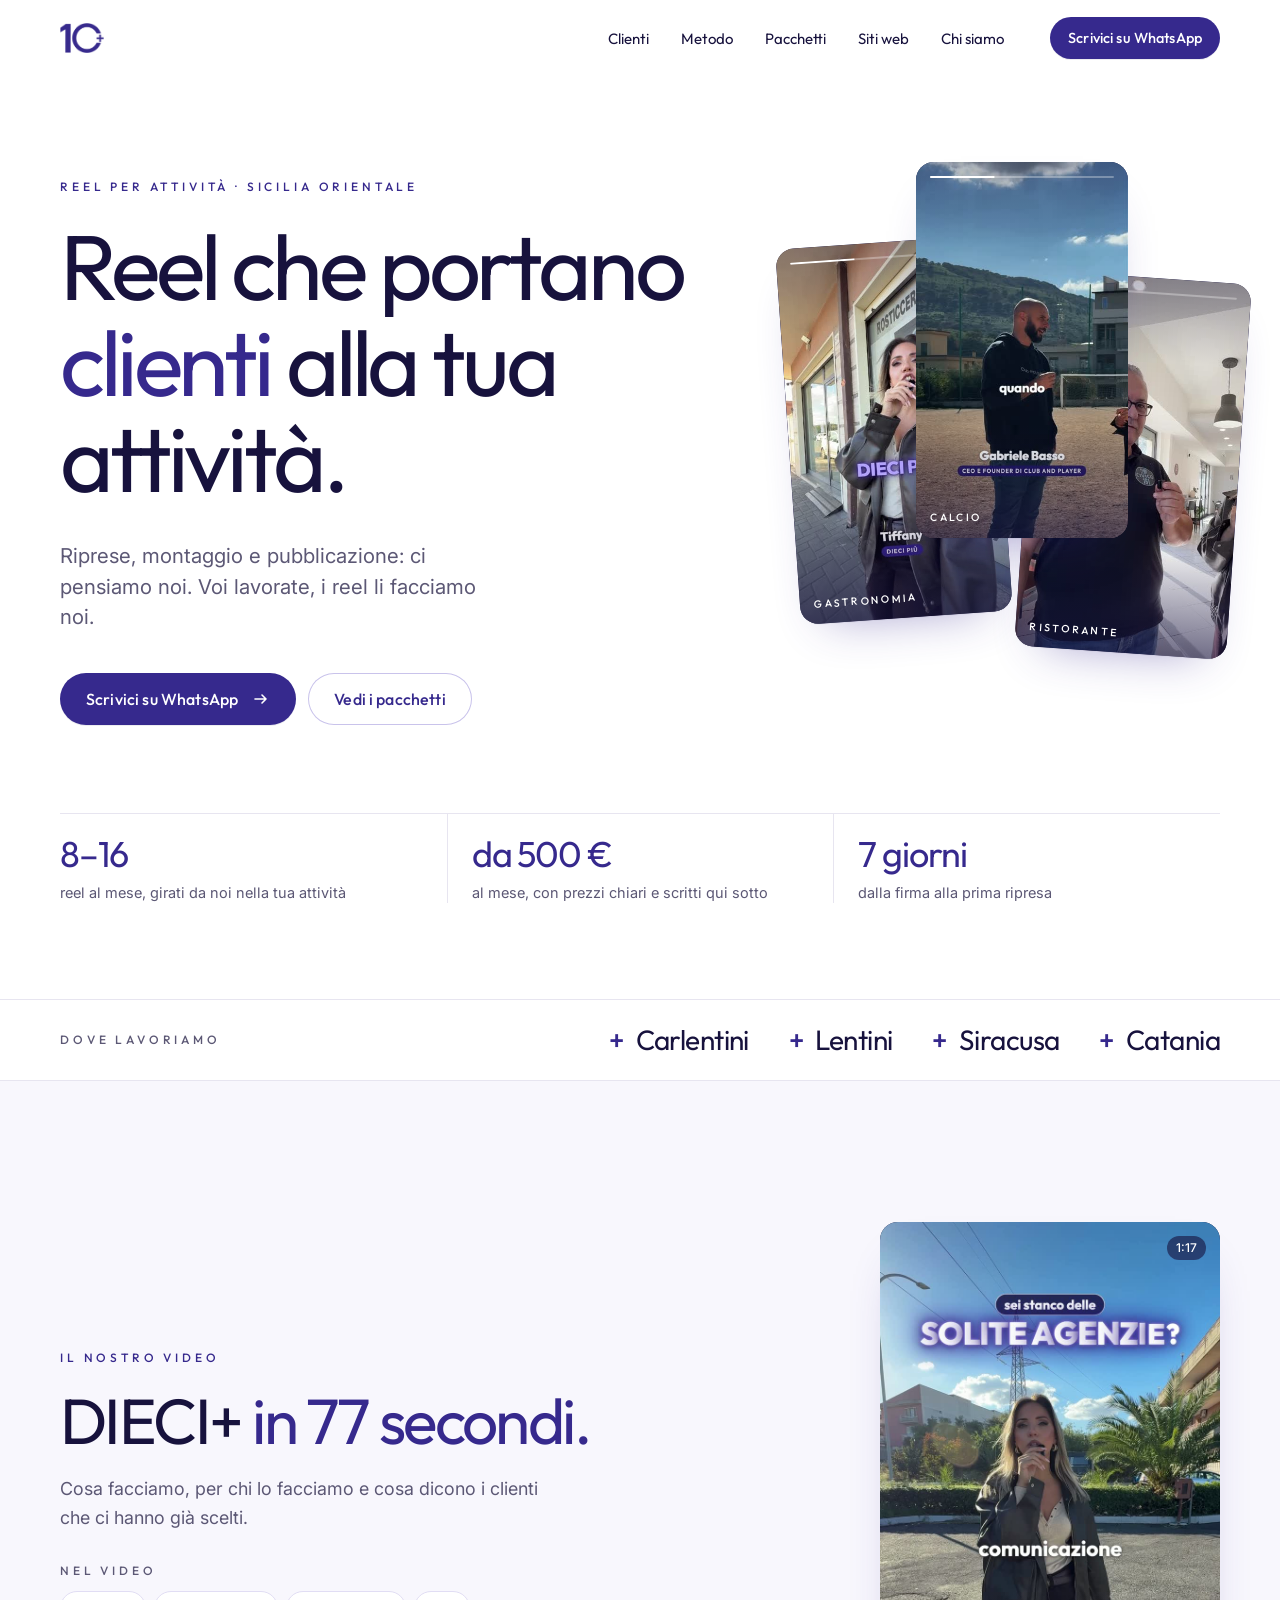
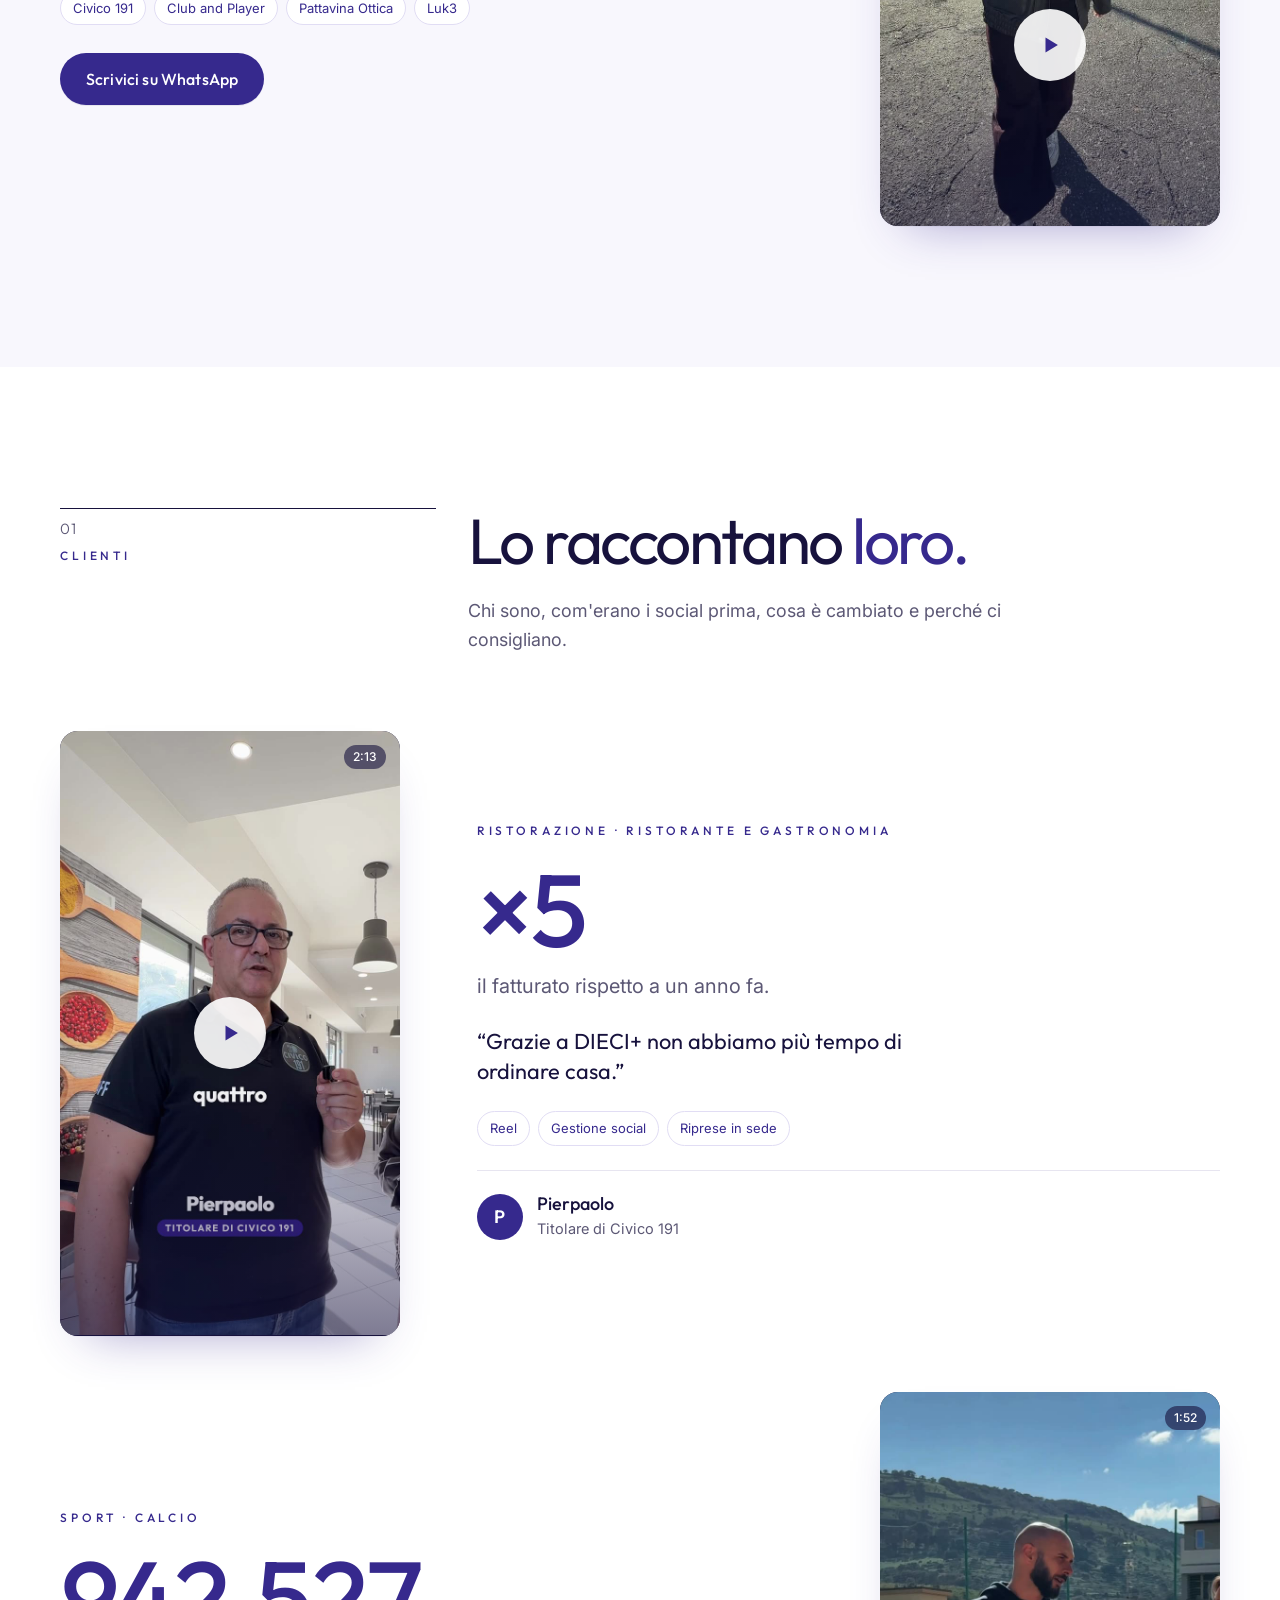
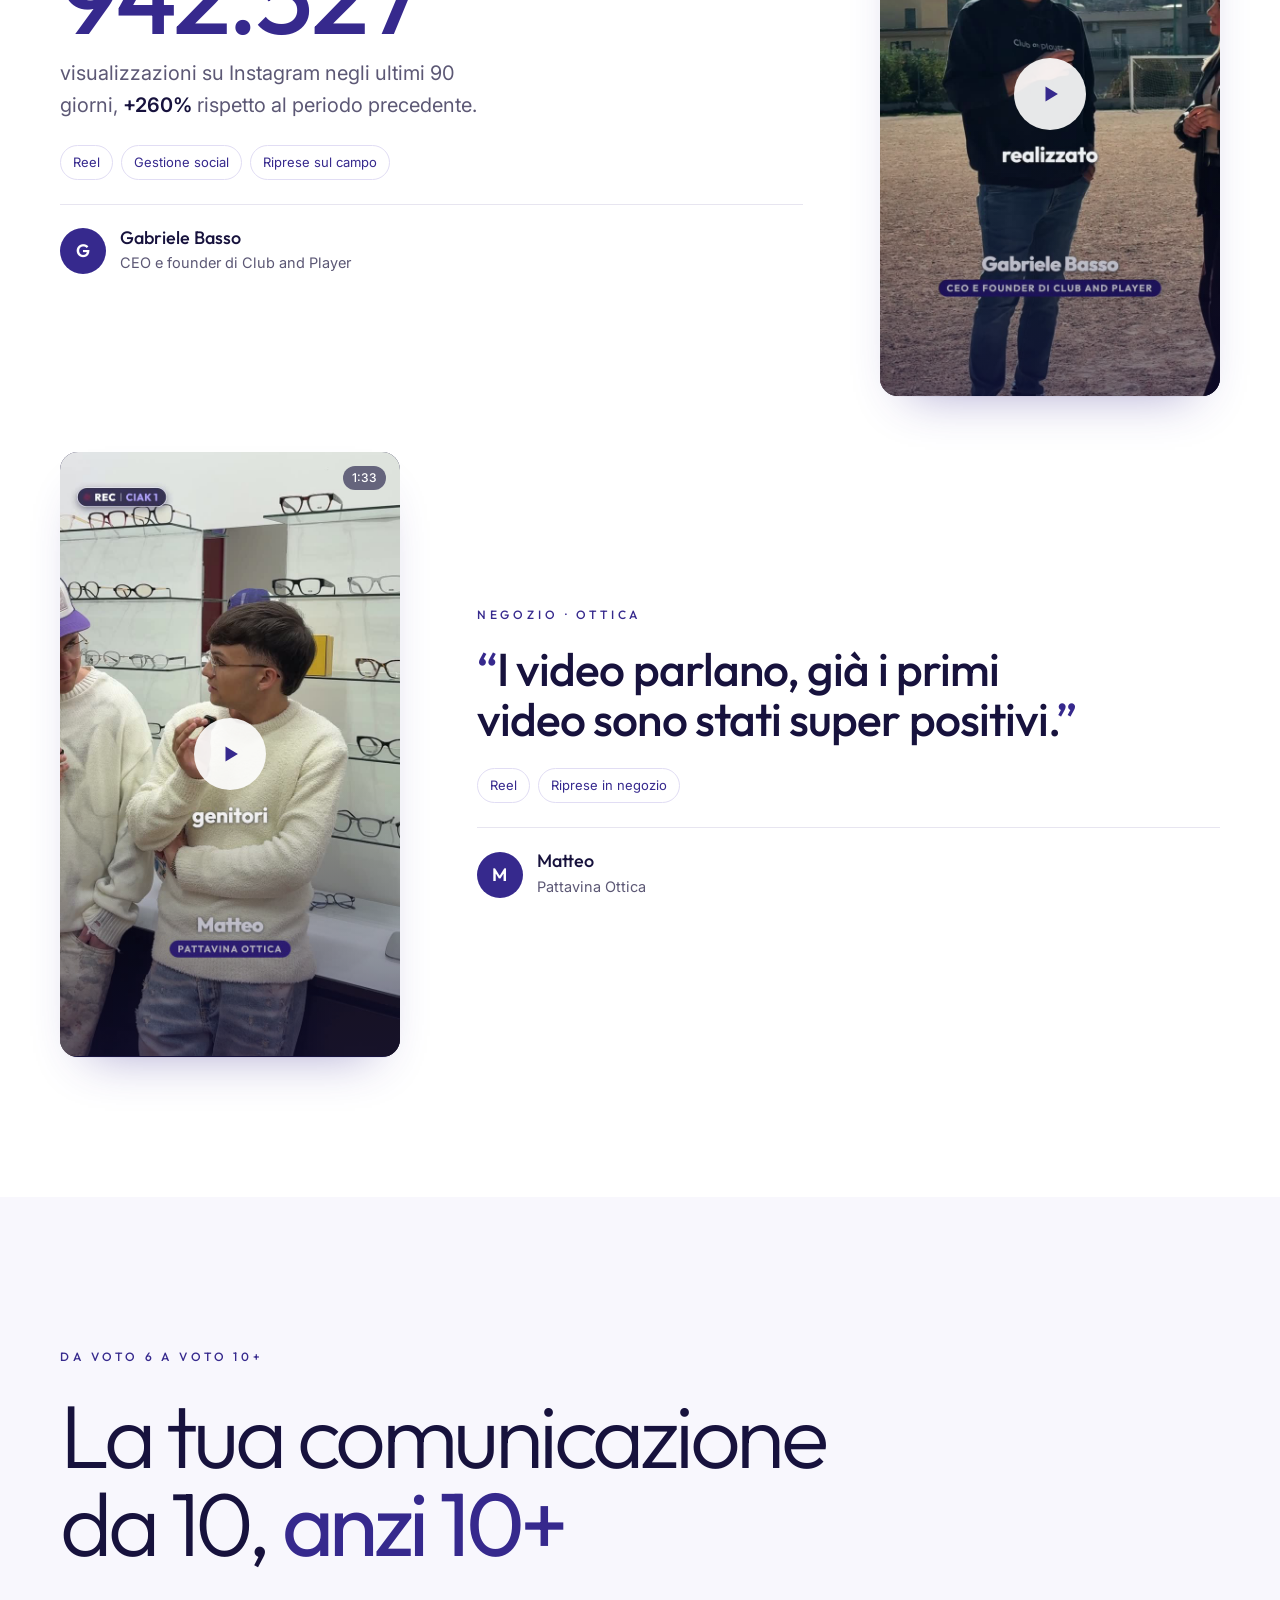
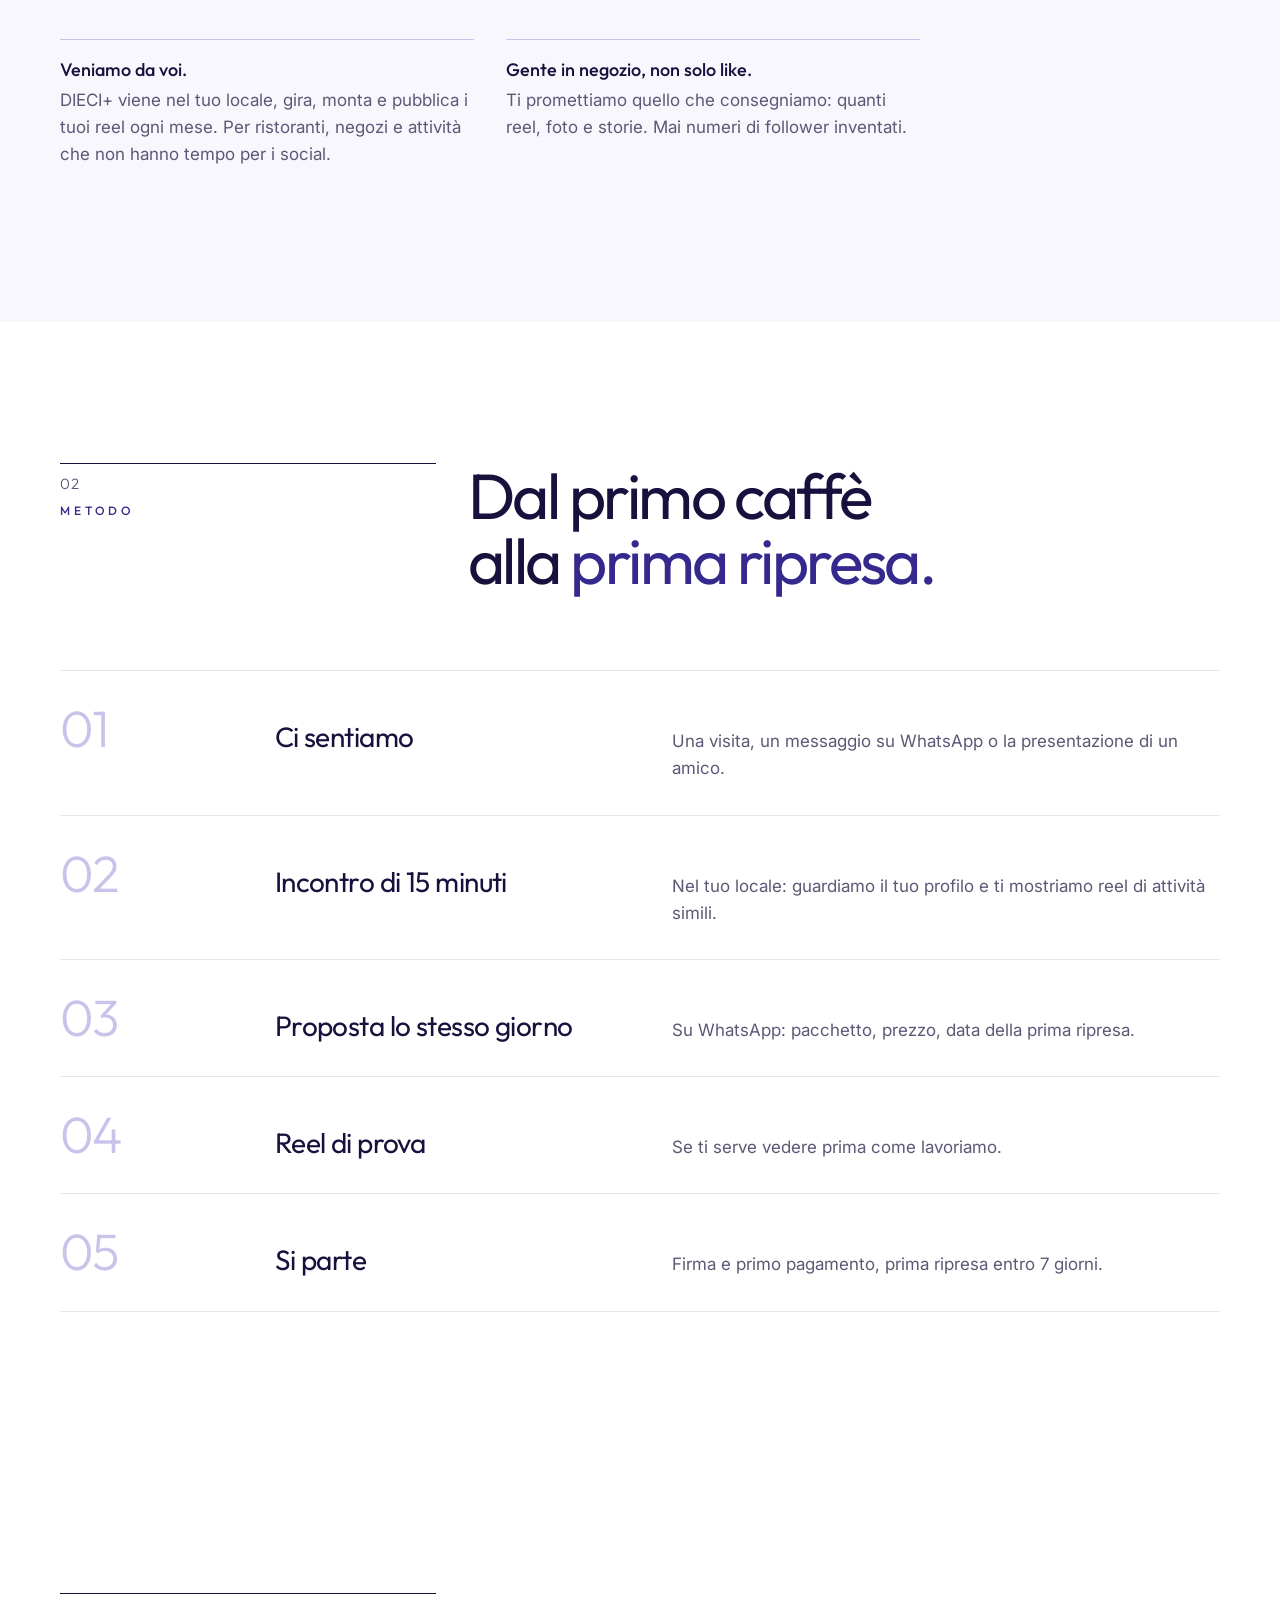
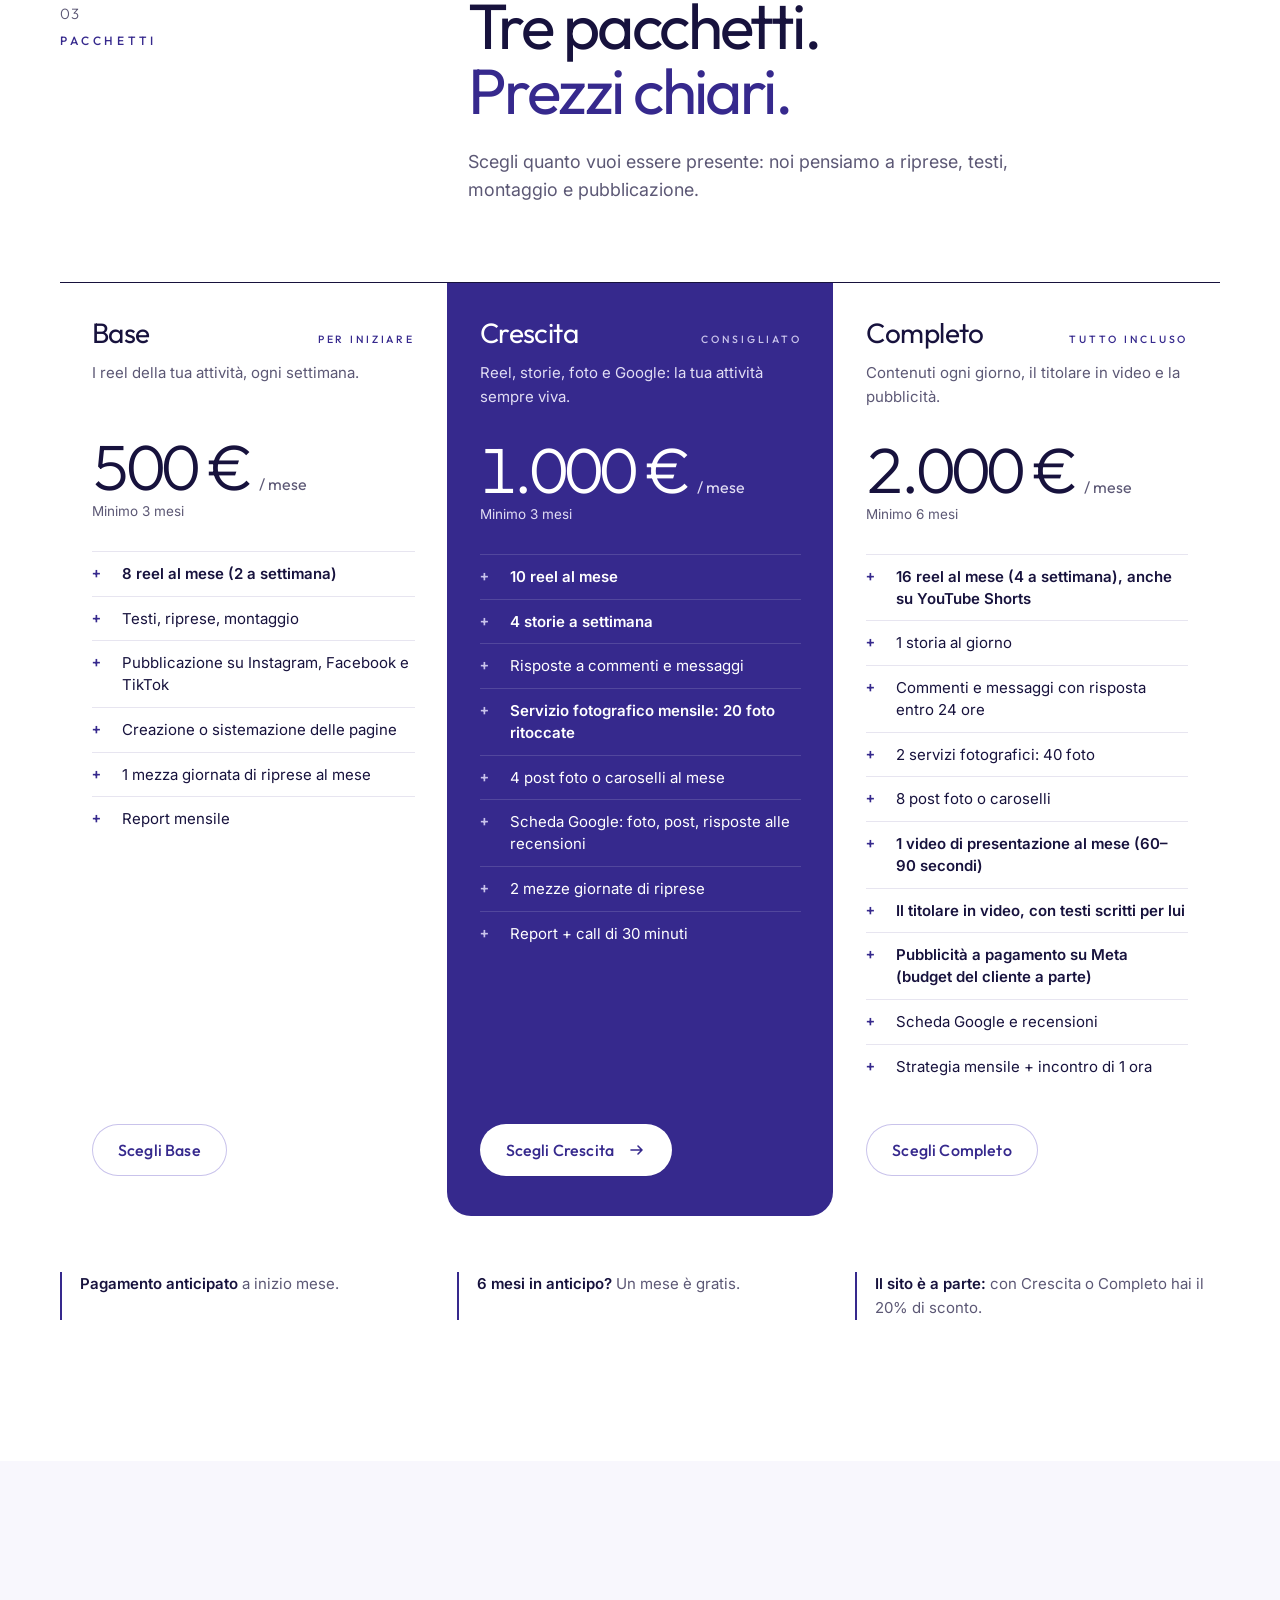
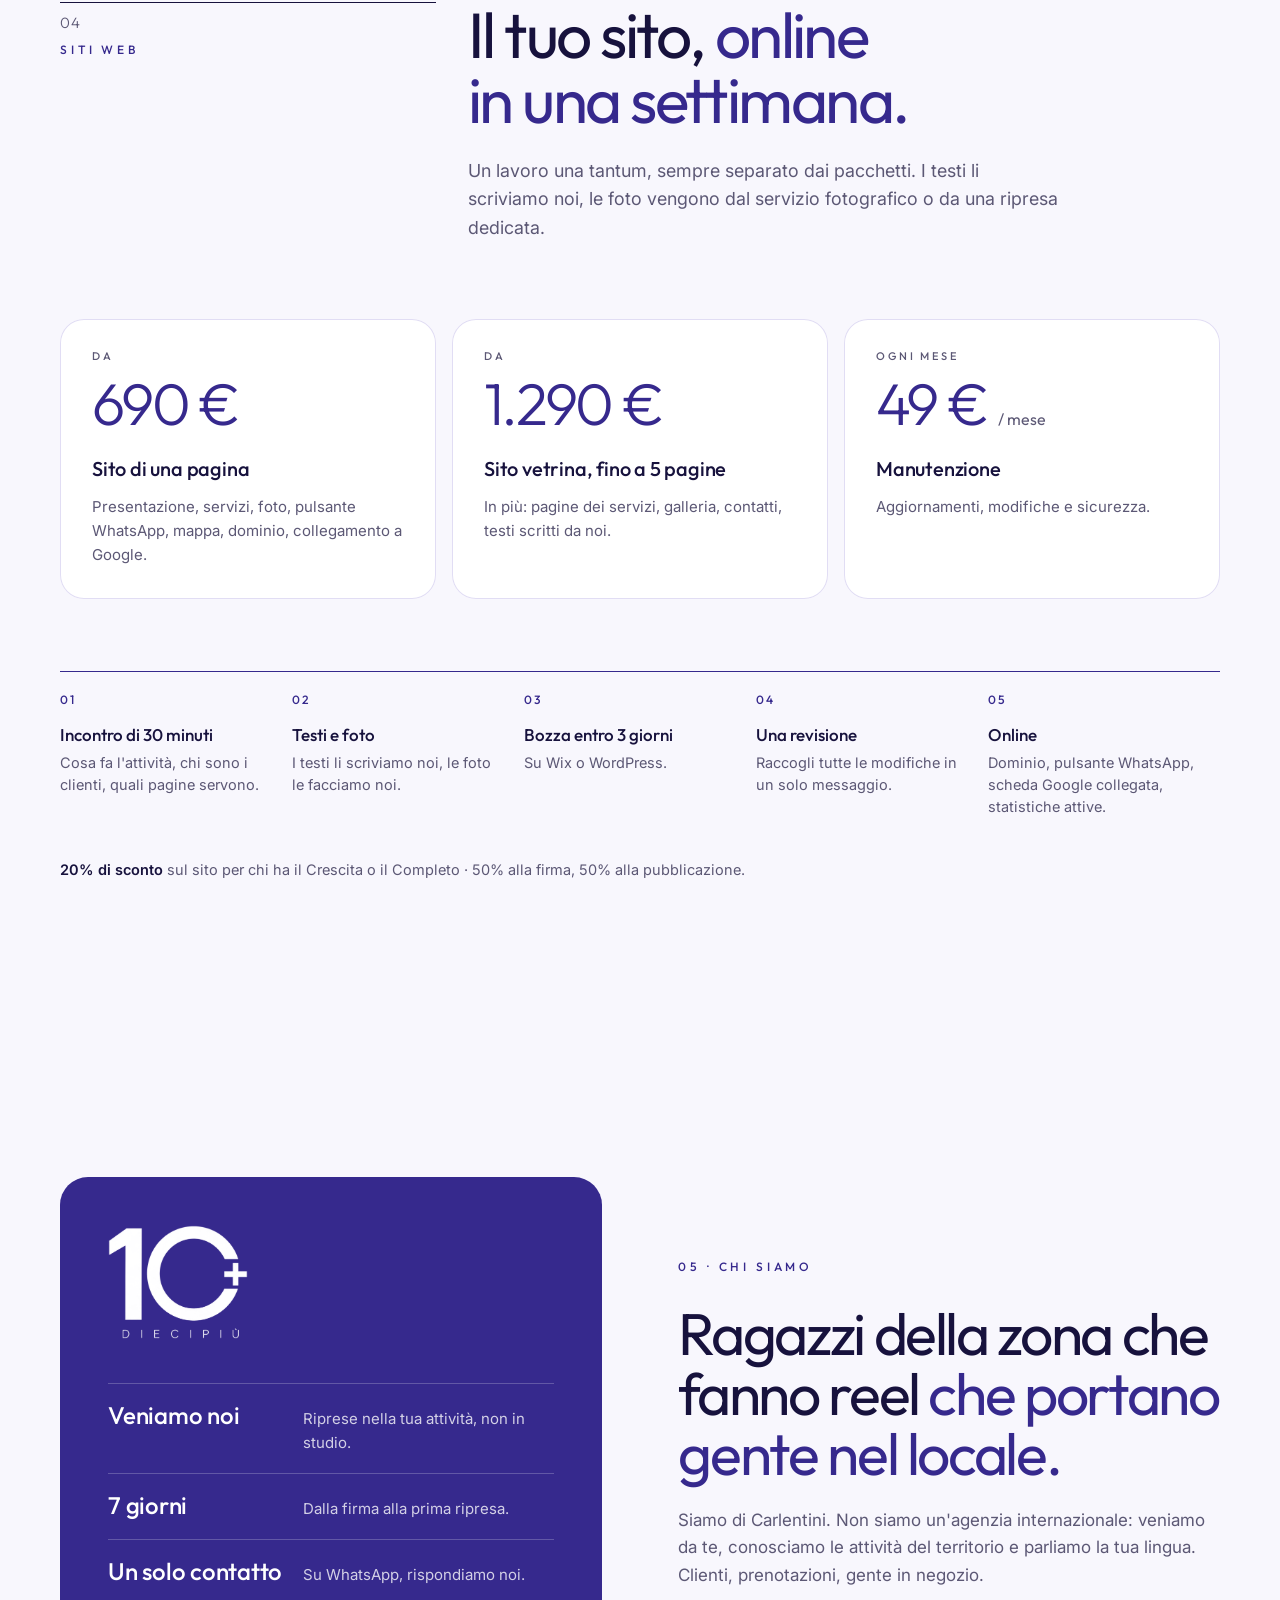
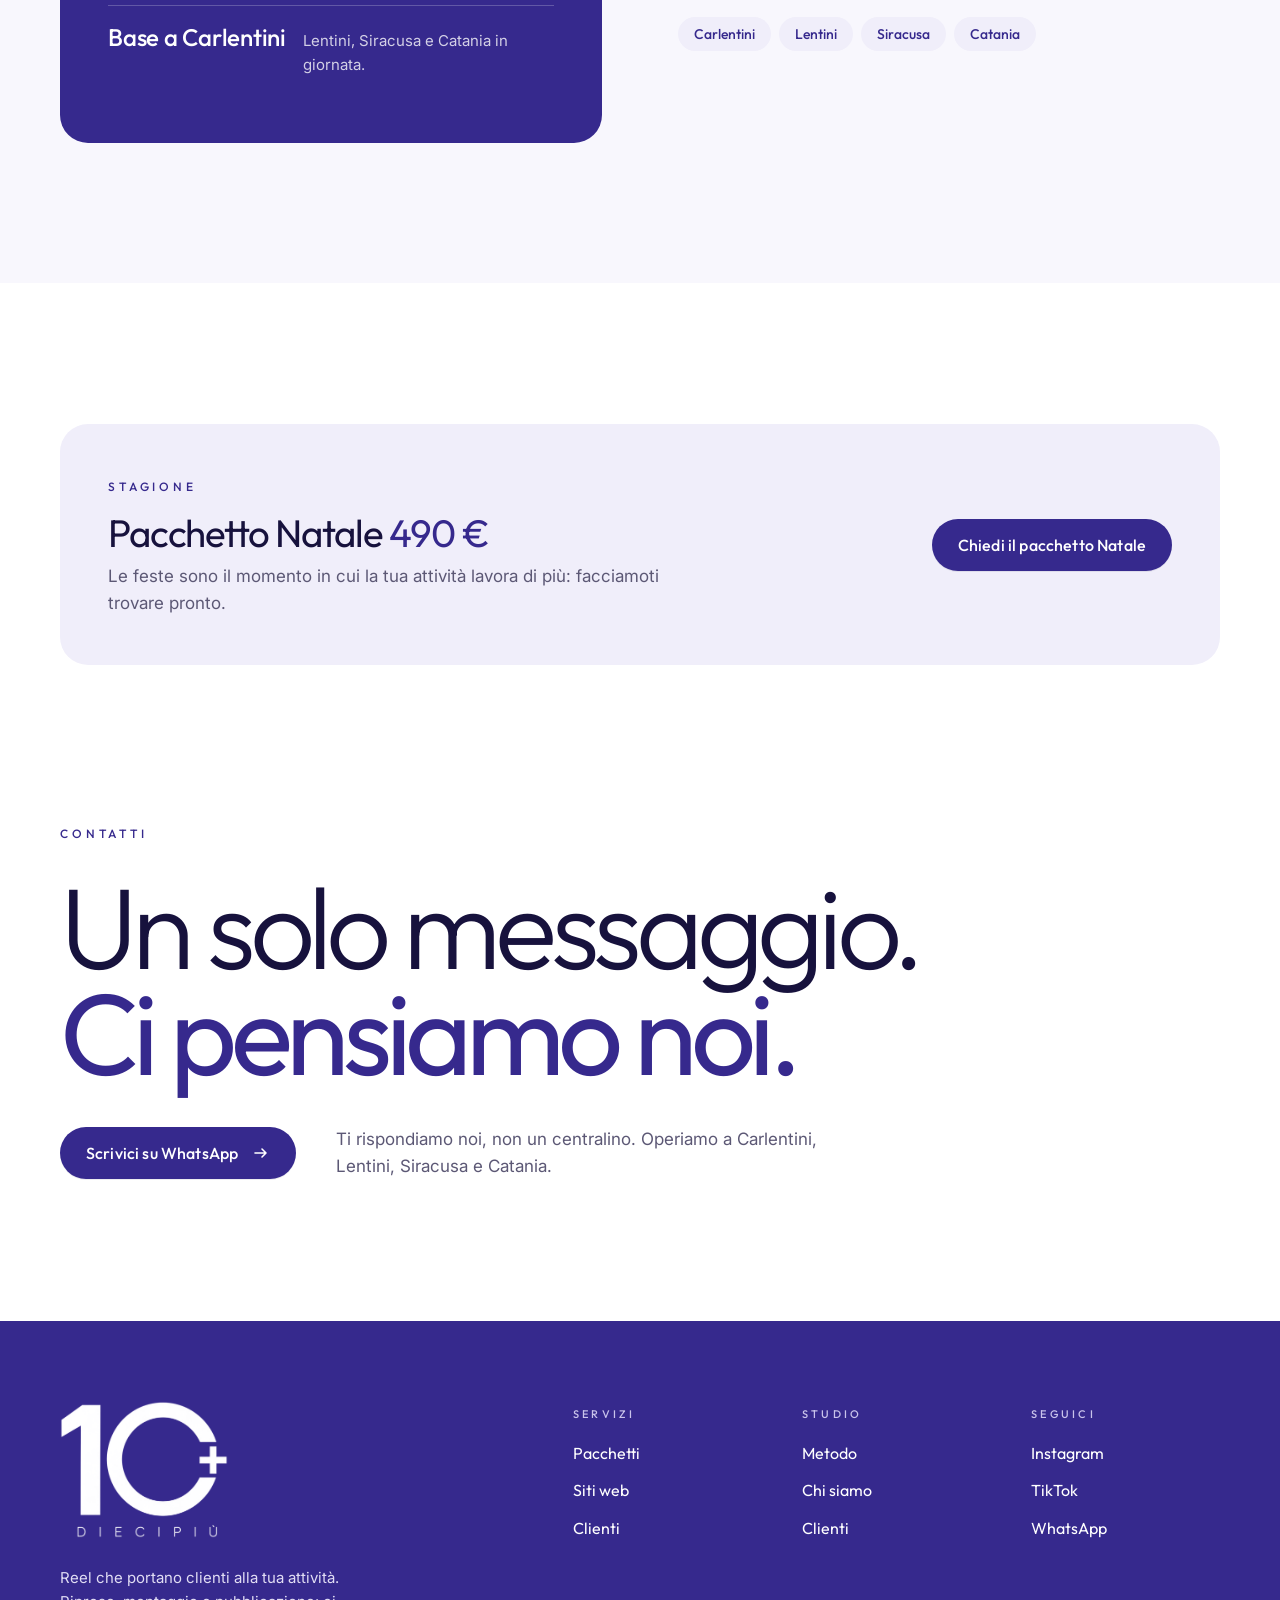
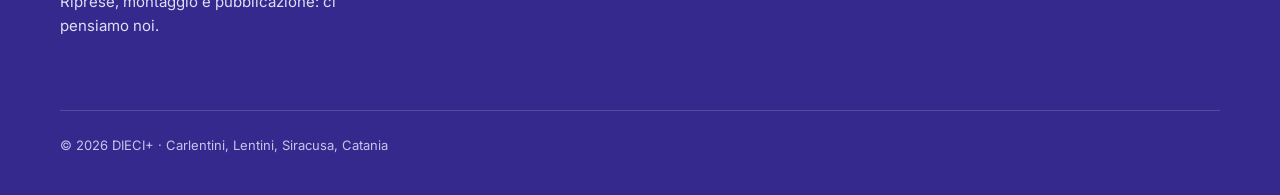
==== commit 8eb0da0f: "Add files via upload" ====
--- a/index.html
+++ b/index.html
@@ -100,6 +100,37 @@
   </div>
 </section>
 
+<!-- ============================ ZONE ============================ -->
+<div class="zones">
+  <div class="wrap">
+    <span class="label muted">Dove lavoriamo</span>
+    <ul>
+      <li>Carlentini</li><li>Lentini</li><li>Siracusa</li><li>Catania</li>
+    </ul>
+  </div>
+</div>
+
+<!-- ============================ VIDEO PROMO ============================ -->
+<section class="section tint promo" id="video" aria-labelledby="promo-title">
+  <div class="wrap promo-grid">
+    <div class="promo-head" data-reveal>
+      <span class="label">Il nostro video</span>
+      <h2 id="promo-title">DIECI+ <em>in 77 secondi.</em></h2>
+      <p>Cosa facciamo, per chi lo facciamo e cosa dicono i clienti che ci hanno già scelti.</p>
+    </div>
+    <div class="reel promo-reel" data-reveal style="--d:.1s">
+      <video id="v-promo" src="promo-dieci-piu.mp4" poster="promo-dieci-piu.jpg" preload="none" playsinline></video>
+      <span class="dur">1:17</span>
+      <button class="play play-btn" type="button" data-play="v-promo" aria-label="Guarda il video di presentazione di DIECI+"><svg viewBox="0 0 16 16" aria-hidden="true"><path d="M4 2.5v11l9-5.5z" fill="currentColor"/></svg></button>
+    </div>
+    <div class="promo-foot" data-reveal style="--d:.2s">
+      <span class="label muted">Nel video</span>
+      <ul class="voice-tags"><li>Civico 191</li><li>Club and Player</li><li>Pattavina Ottica</li><li>Luk3</li></ul>
+      <a class="btn btn-primary" data-wa data-msg="Ciao DIECI+, ho visto il vostro video e vorrei informazioni per la mia attività." href="#contatti">Scrivici su WhatsApp</a>
+    </div>
+  </div>
+</section>
+
 <!-- ============================ LAVORI (solo mobile) ============================ -->
 <section class="m-only m-work" id="lavori" aria-labelledby="mwork-title">
   <div class="wrap">
@@ -134,16 +165,6 @@
     <a class="btn btn-primary" data-wa data-msg="Ciao DIECI+, vorrei dei reel così per la mia attività." href="#contatti">Voglio reel così</a>
   </div>
 </section>
-
-<!-- ============================ ZONE ============================ -->
-<div class="zones">
-  <div class="wrap">
-    <span class="label muted">Dove lavoriamo</span>
-    <ul>
-      <li>Carlentini</li><li>Lentini</li><li>Siracusa</li><li>Catania</li>
-    </ul>
-  </div>
-</div>
 
 <!-- ============================ TESTIMONIANZE ============================ -->
 <section class="section" id="clienti" aria-labelledby="clienti-title">
--- a/styles.css
+++ b/styles.css
@@ -1,555 +1,571 @@
-/* ==========================================================================
-   DIECI+ — sistema visivo
-   Colore primario estratto dal logo originale: #36298D
-   ========================================================================== */
-
-:root {
-  /* Brand */
-  --viola: #36298D;          /* colore esatto del logo */
-  --viola-scuro: #281E6E;    /* hover / pressione */
-  --viola-notte: #17123D;    /* testo principale, tono del viola */
-  --lavanda-50: #F8F7FD;     /* sezioni leggere */
-  --lavanda-100: #F0EEFA;
-  --lavanda-200: #E1DDF4;
-  --lavanda-300: #C9C3EB;
-
-  /* Neutri */
-  --bianco: #FFFFFF;
-  --testo: var(--viola-notte);
-  --testo-2: #5C5875;
-  --linea: #E7E5F0;
-
-  /* Tipografia */
-  --display: "Outfit", "Helvetica Neue", Arial, sans-serif;
-  --testo-font: "Inter", "Helvetica Neue", Arial, sans-serif;
-
-  /* Griglia */
-  --max: 1240px;
-  --gutter: clamp(16px, 4vw, 40px);
-
-  /* Movimento */
-  --ease: cubic-bezier(.2, .7, .2, 1);
-  --ease-in-out: cubic-bezier(.65, 0, .35, 1);
-}
-
-*, *::before, *::after { box-sizing: border-box; }
-html { -webkit-text-size-adjust: 100%; scroll-padding-top: 88px; }
-@media (prefers-reduced-motion: no-preference) { html { scroll-behavior: smooth; } }
-body {
-  margin: 0;
-  background: var(--bianco);
-  color: var(--testo);
-  font: 400 17px/1.6 var(--testo-font);
-  -webkit-font-smoothing: antialiased;
-  text-rendering: optimizeLegibility;
-  overflow-x: hidden;
-}
-img, video { max-width: 100%; display: block; }
-a { color: inherit; }
-::selection { background: var(--viola); color: var(--bianco); }
-:focus-visible { outline: 2px solid var(--viola); outline-offset: 3px; border-radius: 4px; }
-
-.wrap { max-width: var(--max); margin: 0 auto; padding-inline: var(--gutter); }
-.sr-only { position: absolute; width: 1px; height: 1px; overflow: hidden; clip: rect(0 0 0 0); white-space: nowrap; }
-
-/* --------------------------------------------------------------------------
-   Etichette: riprendono la spaziatura ampia di "D I E C I P I Ù"
-   -------------------------------------------------------------------------- */
-.label {
-  font: 500 12px/1 var(--display);
-  letter-spacing: .32em;
-  text-transform: uppercase;
-  color: var(--viola);
-}
-.label.muted { color: var(--testo-2); }
-
-/* --------------------------------------------------------------------------
-   Pulsanti
-   -------------------------------------------------------------------------- */
-.btn {
-  --h: 52px;
-  position: relative;
-  display: inline-flex; align-items: center; gap: 14px;
-  height: var(--h); padding: 0 26px;
-  border-radius: 999px; border: 0;
-  font: 500 16px/1 var(--display); letter-spacing: .01em;
-  text-decoration: none; cursor: pointer; white-space: nowrap;
-  overflow: hidden; isolation: isolate;
-  transition: transform .5s var(--ease), box-shadow .5s var(--ease), color .3s var(--ease);
-}
-.btn-primary { background: var(--viola); color: var(--bianco); box-shadow: 0 1px 0 rgba(23,18,61,.08); }
-/* riempimento che sale dal basso */
-.btn-primary::before {
-  content: ""; position: absolute; inset: 0; z-index: -1;
-  background: var(--viola-scuro);
-  transform: translateY(101%); border-radius: inherit;
-  transition: transform .55s var(--ease);
-}
-.btn-primary:hover::before { transform: translateY(0); }
-.btn-primary:hover { transform: translateY(-2px); box-shadow: 0 14px 30px -14px rgba(54,41,141,.65); }
-.btn-primary:active { transform: translateY(0); }
-
-.btn-ghost { background: transparent; color: var(--viola); box-shadow: inset 0 0 0 1px var(--lavanda-300); }
-.btn-ghost::before {
-  content: ""; position: absolute; inset: 0; z-index: -1; border-radius: inherit;
-  background: var(--lavanda-100); opacity: 0; transition: opacity .4s var(--ease);
-}
-.btn-ghost:hover::before { opacity: 1; }
-.btn-ghost:hover { box-shadow: inset 0 0 0 1px var(--viola); }
-
-.btn .arrow { width: 18px; height: 18px; flex: none; overflow: hidden; position: relative; }
-.btn .arrow svg { position: absolute; inset: 0; transition: transform .5s var(--ease); }
-.btn .arrow svg + svg { transform: translateX(-120%); }
-.btn:hover .arrow svg:first-child { transform: translateX(120%); }
-.btn:hover .arrow svg + svg { transform: translateX(0); }
-
-.btn-sm { --h: 42px; padding: 0 18px; font-size: 14.5px; gap: 10px; }
-
-/* --------------------------------------------------------------------------
-   Navbar
-   -------------------------------------------------------------------------- */
-.nav {
-  position: fixed; inset: 0 0 auto 0; z-index: 50;
-  padding-top: env(safe-area-inset-top, 0px);
-  background: rgba(255,255,255,.0);
-  transition: background .4s var(--ease), box-shadow .4s var(--ease);
-}
-.nav.scrolled { background: rgba(255,255,255,.86); backdrop-filter: saturate(1.4) blur(14px); -webkit-backdrop-filter: saturate(1.4) blur(14px); box-shadow: 0 1px 0 var(--linea); }
-.nav-in { display: flex; align-items: center; gap: 32px; height: 76px; transition: height .4s var(--ease); }
-.nav.scrolled .nav-in { height: 64px; }
-.brand { display: block; flex: none; line-height: 0; }
-.brand img { height: 30px; width: auto; transition: height .4s var(--ease); }
-.nav.scrolled .brand img { height: 26px; }
-.nav-links { display: flex; gap: 4px; margin-left: auto; list-style: none; padding: 0; margin-block: 0; }
-.nav-links a {
-  position: relative; display: block; padding: 10px 14px;
-  font: 400 15px/1 var(--display); color: var(--testo); text-decoration: none;
-}
-.nav-links a::after {
-  content: ""; position: absolute; left: 14px; right: 14px; bottom: 4px; height: 1px;
-  background: var(--viola); transform: scaleX(0); transform-origin: right;
-  transition: transform .45s var(--ease);
-}
-.nav-links a:hover::after, .nav-links a.on::after { transform: scaleX(1); transform-origin: left; }
-.nav-links a.on { color: var(--viola); }
-.nav-toggle { display: none; }
-
-@media (max-width: 900px) {
-  .nav-in { gap: 12px; height: 64px; }
-  .brand img { height: 26px; }
-  .nav-links, .nav .btn { display: none; }
-  .nav-toggle {
-    display: inline-flex; margin-left: auto; width: 44px; height: 44px; border: 0; border-radius: 50%;
-    background: var(--lavanda-100); color: var(--viola); align-items: center; justify-content: center; cursor: pointer;
-  }
-  .nav-toggle span, .nav-toggle span::before { display: block; width: 18px; height: 1.5px; background: currentColor; position: relative; transition: transform .4s var(--ease); }
-  .nav-toggle span::before { content: ""; position: absolute; top: 6px; }
-  .nav-toggle span { transform: translateY(-3px); }
-  .nav.open .nav-toggle span { transform: translateY(0) rotate(45deg); }
-  .nav.open .nav-toggle span::before { transform: translateY(-6px) rotate(-90deg); }
-}
-
-/* menu mobile */
-.mobile-menu {
-  position: fixed; inset: 0; z-index: 40; background: var(--bianco);
-  padding: calc(96px + env(safe-area-inset-top, 0px)) var(--gutter) 32px;
-  display: flex; flex-direction: column; gap: 32px;
-  clip-path: inset(0 0 100% 0); visibility: hidden;
-  transition: clip-path .7s var(--ease-in-out), visibility 0s linear .7s;
-}
-.nav.open + .mobile-menu { clip-path: inset(0 0 0 0); visibility: visible; transition: clip-path .7s var(--ease-in-out), visibility 0s; }
-.mobile-menu ol { list-style: none; margin: 0; padding: 0; counter-reset: m; }
-.mobile-menu li { counter-increment: m; border-bottom: 1px solid var(--linea); }
-.mobile-menu a {
-  display: flex; align-items: baseline; gap: 16px; padding: 18px 0;
-  font: 400 clamp(28px, 8vw, 40px)/1.1 var(--display); letter-spacing: -.02em; text-decoration: none;
-}
-.mobile-menu a::before { content: counter(m, decimal-leading-zero); font: 500 12px/1 var(--display); letter-spacing: .2em; color: var(--viola); }
-.mobile-menu .btn { align-self: stretch; justify-content: center; margin-top: auto; }
-.mobile-menu { z-index: 48; }
-
-/* --------------------------------------------------------------------------
-   Hero
-   -------------------------------------------------------------------------- */
-.hero { padding-top: calc(150px + env(safe-area-inset-top, 0px)); padding-bottom: 96px; position: relative; }
-.hero-grid { display: grid; grid-template-columns: minmax(0, 7fr) minmax(0, 5fr); gap: 56px; align-items: end; }
-.hero h1 {
-  font: 400 clamp(44px, 7.2vw, 104px)/.98 var(--display);
-  letter-spacing: -.045em; margin: 28px 0 0; text-wrap: balance;
-}
-.hero h1 .line { display: block; overflow: hidden; padding-bottom: .06em; }
-.hero h1 .line > span { display: inline-block; }
-.hero h1 em { font-style: normal; color: var(--viola); }
-.hero-sub { font-size: clamp(18px, 1.6vw, 21px); line-height: 1.5; color: var(--testo-2); max-width: 34ch; margin: 32px 0 40px; }
-.hero-cta { display: flex; flex-wrap: wrap; gap: 12px; }
-
-.hero-facts { display: grid; grid-template-columns: repeat(3, minmax(0,1fr)); margin-top: 88px; border-top: 1px solid var(--linea); }
-.hero-facts div { padding: 22px 24px 0 0; }
-.hero-facts div + div { padding-left: 24px; border-left: 1px solid var(--linea); }
-.hero-facts b { display: block; font: 400 clamp(26px, 3vw, 36px)/1 var(--display); letter-spacing: -.03em; color: var(--viola); }
-.hero-facts span { display: block; margin-top: 10px; font-size: 14.5px; line-height: 1.45; color: var(--testo-2); }
-
-/* pila di reel nel hero */
-.reel-stack { position: relative; aspect-ratio: 4 / 5; }
-.reel-stack::before {
-  content: ""; position: absolute; inset: 8% 0 0 12%; border-radius: 28px;
-  background: var(--lavanda-100);
-}
-.reel-stack .reel { position: absolute; width: 46%; }
-.reel-stack .reel:nth-child(1) { left: 6%; top: 16%; transform: rotate(-4deg); }
-.reel-stack .reel:nth-child(2) { left: 34%; top: 2%; z-index: 2; }
-.reel-stack .reel:nth-child(3) { left: 58%; top: 22%; transform: rotate(4deg); }
-
-@media (max-width: 900px) {
-  .hero { padding-top: calc(120px + env(safe-area-inset-top, 0px)); padding-bottom: 72px; }
-  .hero-grid { grid-template-columns: minmax(0,1fr); gap: 48px; }
-  .reel-stack { max-width: 420px; width: 100%; margin-inline: auto; }
-  .hero-facts { margin-top: 64px; }
-}
-@media (max-width: 560px) {
-  .hero-facts { grid-template-columns: minmax(0,1fr); }
-  .hero-facts div, .hero-facts div + div { padding: 18px 0; border-left: 0; border-bottom: 1px solid var(--linea); }
-  .hero-cta .btn { width: 100%; justify-content: center; }
-}
-
-/* --------------------------------------------------------------------------
-   Reel (cornice 9:16)
-   -------------------------------------------------------------------------- */
-.reel {
-  position: relative; aspect-ratio: 9 / 16; border-radius: 18px; overflow: hidden;
-  background: linear-gradient(160deg, var(--lavanda-200), var(--lavanda-100) 60%, var(--bianco));
-  box-shadow: 0 1px 0 rgba(23,18,61,.04), 0 24px 48px -28px rgba(54,41,141,.45);
-  transition: transform .7s var(--ease), box-shadow .7s var(--ease);
-}
-.reel video, .reel img { position: absolute; inset: 0; width: 100%; height: 100%; object-fit: cover; }
-.reel .meta { position: absolute; left: 14px; right: 14px; bottom: 14px; display: flex; justify-content: space-between; align-items: end; gap: 8px; }
-.reel .meta span { font: 500 10.5px/1.2 var(--display); letter-spacing: .22em; text-transform: uppercase; color: var(--viola); }
-.reel .play {
-  position: absolute; top: 50%; left: 50%; width: 48px; height: 48px; margin: -24px 0 0 -24px;
-  border-radius: 50%; background: rgba(255,255,255,.9); color: var(--viola);
-  display: grid; place-items: center; transition: transform .5s var(--ease), background .4s var(--ease), color .4s var(--ease);
-}
-.reel .play svg { width: 16px; height: 16px; margin-left: 2px; }
-.reel:hover .play { transform: scale(1.08); background: var(--viola); color: var(--bianco); }
-.reel .bar { position: absolute; left: 14px; right: 14px; top: 14px; height: 2px; border-radius: 2px; background: rgba(54,41,141,.15); overflow: hidden; }
-.reel .bar::after { content: ""; position: absolute; inset: 0; background: var(--viola); transform-origin: left; transform: scaleX(.35); }
-@media (prefers-reduced-motion: no-preference) {
-  .reel-stack .reel .bar::after { animation: progress 6s linear infinite; }
-  .reel-stack .reel:nth-child(1) .bar::after { animation-delay: -2s; }
-  .reel-stack .reel:nth-child(3) .bar::after { animation-delay: -4s; }
-}
-@keyframes progress { from { transform: scaleX(0); } to { transform: scaleX(1); } }
-
-/* --------------------------------------------------------------------------
-   Striscia zone
-   -------------------------------------------------------------------------- */
-.zones { border-block: 1px solid var(--linea); }
-.zones .wrap { display: flex; flex-wrap: wrap; align-items: center; justify-content: space-between; gap: 16px 32px; padding-block: 26px; }
-.zones ul { display: flex; flex-wrap: wrap; gap: 8px 40px; list-style: none; margin: 0; padding: 0; }
-.zones li { font: 400 clamp(20px, 2.2vw, 28px)/1 var(--display); letter-spacing: -.02em; }
-.zones li::before { content: "+"; color: var(--viola); margin-right: 12px; font-weight: 500; }
-
-/* --------------------------------------------------------------------------
-   Sezioni
-   -------------------------------------------------------------------------- */
-.section { padding-block: clamp(88px, 11vw, 160px); }
-.section.tint { background: var(--lavanda-50); }
-.section-head { display: grid; grid-template-columns: minmax(0, 4fr) minmax(0, 8fr); gap: 32px; margin-bottom: clamp(48px, 6vw, 88px); }
-.section-head .index { display: flex; flex-direction: column; gap: 14px; padding-top: 12px; border-top: 1px solid var(--testo); }
-.section-head .index .n { font: 300 15px/1 var(--display); letter-spacing: .04em; color: var(--testo-2); }
-.section-head h2 {
-  font: 400 clamp(36px, 5vw, 68px)/1.02 var(--display); letter-spacing: -.04em;
-  margin: 0; text-wrap: balance; max-width: 16ch;
-}
-.section-head h2 em { font-style: normal; color: var(--viola); }
-.section-head p { font-size: clamp(17px, 1.4vw, 19px); color: var(--testo-2); max-width: 54ch; margin: 24px 0 0; }
-@media (max-width: 760px) { .section-head { grid-template-columns: minmax(0,1fr); gap: 24px; } }
-
-/* --------------------------------------------------------------------------
-   Manifesto
-   -------------------------------------------------------------------------- */
-.manifesto { padding-block: clamp(96px, 12vw, 176px); background: var(--lavanda-50); position: relative; overflow: hidden; }
-.manifesto blockquote {
-  margin: 28px 0 0; font: 300 clamp(40px, 7vw, 112px)/.98 var(--display); letter-spacing: -.05em;
-  max-width: 15ch;
-}
-.manifesto blockquote b { font-weight: 400; color: var(--viola); }
-.manifesto .pair { display: grid; grid-template-columns: repeat(2, minmax(0, 1fr)); gap: 32px; margin-top: 72px; max-width: 860px; }
-.manifesto .pair p { margin: 0; font-size: 17px; color: var(--testo-2); padding-top: 18px; border-top: 1px solid var(--lavanda-300); }
-.manifesto .pair p b { display: block; color: var(--testo); font: 500 18px/1.3 var(--display); margin-bottom: 6px; }
-@media (max-width: 640px) { .manifesto .pair { grid-template-columns: minmax(0,1fr); margin-top: 48px; } }
-
-/* --------------------------------------------------------------------------
-   Pacchetti
-   -------------------------------------------------------------------------- */
-.plans { display: grid; grid-template-columns: repeat(3, minmax(0, 1fr)); border-top: 1px solid var(--testo); }
-.plan { position: relative; display: flex; flex-direction: column; padding: 36px 32px 40px; }
-.plan + .plan { border-left: 1px solid var(--linea); }
-.plan.featured { background: var(--viola); color: var(--bianco); border-left-color: transparent; border-radius: 0 0 24px 24px; }
-.plan.featured + .plan { border-left-color: transparent; }
-.plan-head { display: flex; justify-content: space-between; align-items: baseline; gap: 12px; }
-.plan-name { font: 400 28px/1 var(--display); letter-spacing: -.02em; margin: 0; }
-.plan .tagline { white-space: nowrap; font: 500 10.5px/1 var(--display); letter-spacing: .26em; text-transform: uppercase; color: var(--viola); }
-.plan.featured .tagline { color: var(--lavanda-300); }
-.plan-desc { font-size: 15px; color: var(--testo-2); margin: 14px 0 0; min-height: 3em; }
-.plan.featured .plan-desc { color: var(--lavanda-200); }
-.price { display: flex; flex-wrap: wrap; align-items: baseline; gap: 4px 8px; margin: 32px 0 6px; }
-.price b { font: 300 clamp(48px, 5vw, 80px)/.9 var(--display); letter-spacing: -.05em; font-variant-numeric: tabular-nums; white-space: nowrap; }
-.price span { font: 400 16px/1 var(--display); color: var(--testo-2); }
-.plan.featured .price span { color: var(--lavanda-200); }
-.terms { font-size: 13.5px; color: var(--testo-2); margin: 0 0 28px; }
-.plan.featured .terms { color: var(--lavanda-200); }
-.plan ul { list-style: none; margin: 0 0 36px; padding: 0; display: grid; gap: 0; }
-.plan li { display: grid; grid-template-columns: 18px minmax(0, 1fr); gap: 12px; padding: 11px 0; border-top: 1px solid var(--linea); font-size: 15px; line-height: 1.45; }
-.plan.featured li { border-top-color: rgba(255,255,255,.14); }
-.plan li::before { content: "+"; font: 500 16px/1.35 var(--display); color: var(--viola); }
-.plan.featured li::before { color: var(--lavanda-300); }
-.plan li.key { font-weight: 600; }
-.plan .btn { margin-top: auto; align-self: flex-start; }
-.plan.featured .btn-primary { background: var(--bianco); color: var(--viola); }
-.plan.featured .btn-primary::before { background: var(--lavanda-100); }
-.plan.featured .btn-primary:hover { box-shadow: 0 14px 30px -14px rgba(0,0,0,.5); }
-
-.plans-notes { display: grid; grid-template-columns: repeat(3, minmax(0,1fr)); gap: 32px; margin-top: 56px; }
-.plans-notes p { margin: 0; font-size: 15px; color: var(--testo-2); padding-left: 18px; border-left: 2px solid var(--viola); }
-.plans-notes b { color: var(--testo); font-weight: 600; }
-
-@media (max-width: 980px) {
-  .plans { grid-template-columns: minmax(0, 1fr); border-top: 0; gap: 16px; }
-  .plan, .plan + .plan { border: 1px solid var(--linea); border-radius: 24px; }
-  .plan.featured { border-color: var(--viola); }
-  .plans-notes { grid-template-columns: minmax(0,1fr); gap: 16px; }
-}
-
-/* --------------------------------------------------------------------------
-   Siti web
-   -------------------------------------------------------------------------- */
-.sites { display: grid; grid-template-columns: repeat(3, minmax(0, 1fr)); gap: 16px; }
-.site-card {
-  background: var(--bianco); border-radius: 24px; padding: 32px; display: flex; flex-direction: column; gap: 14px;
-  box-shadow: inset 0 0 0 1px var(--lavanda-200);
-  transition: transform .6s var(--ease), box-shadow .6s var(--ease);
-}
-.site-card:hover { transform: translateY(-4px); box-shadow: inset 0 0 0 1px var(--lavanda-300), 0 24px 48px -32px rgba(54,41,141,.45); }
-.site-card .from { font: 500 11px/1 var(--display); letter-spacing: .26em; text-transform: uppercase; color: var(--testo-2); }
-.site-card .amount { font: 300 clamp(44px, 4.6vw, 60px)/.95 var(--display); letter-spacing: -.045em; color: var(--viola); }
-.site-card .amount small { font: 400 16px/1 var(--display); letter-spacing: 0; color: var(--testo-2); }
-.site-card h3 { font: 500 20px/1.25 var(--display); letter-spacing: -.01em; margin: 10px 0 0; }
-.site-card p { margin: 0; font-size: 15px; color: var(--testo-2); }
-
-.process { display: grid; grid-template-columns: repeat(5, minmax(0, 1fr)); gap: 0; margin-top: 72px; counter-reset: p; list-style: none; padding: 0; }
-.process li { counter-increment: p; padding: 22px 22px 0 0; border-top: 1px solid var(--lavanda-300); position: relative; }
-.process li::before { content: counter(p, decimal-leading-zero); display: block; font: 500 12px/1 var(--display); letter-spacing: .2em; color: var(--viola); margin-bottom: 18px; }
-.process li::after { content: ""; position: absolute; top: -1px; left: 0; height: 1px; width: 100%; background: var(--viola); transform: scaleX(0); transform-origin: left; transition: transform 1.2s var(--ease); }
-.process.in li::after { transform: scaleX(1); }
-.process.in li:nth-child(2)::after { transition-delay: .15s; }
-.process.in li:nth-child(3)::after { transition-delay: .3s; }
-.process.in li:nth-child(4)::after { transition-delay: .45s; }
-.process.in li:nth-child(5)::after { transition-delay: .6s; }
-.process b { display: block; font: 500 17px/1.3 var(--display); margin-bottom: 6px; }
-.process span { font-size: 14.5px; color: var(--testo-2); display: block; line-height: 1.5; }
-.sites-notes { margin-top: 40px; font-size: 14.5px; color: var(--testo-2); }
-.sites-notes b { color: var(--testo); font-weight: 600; }
-
-@media (max-width: 980px) {
-  .sites { grid-template-columns: minmax(0,1fr); }
-  .process { grid-template-columns: repeat(2, minmax(0,1fr)); row-gap: 32px; }
-}
-@media (max-width: 560px) { .process { grid-template-columns: minmax(0,1fr); } }
-
-/* --------------------------------------------------------------------------
-   Lavori
-   -------------------------------------------------------------------------- */
-.work-grid { display: grid; grid-template-columns: repeat(6, minmax(0, 1fr)); gap: 16px; }
-.work-grid .reel { box-shadow: none; }
-.work-grid .reel:hover { transform: translateY(-6px); box-shadow: 0 28px 48px -30px rgba(54,41,141,.55); }
-@media (max-width: 860px) { .work-grid { grid-template-columns: repeat(3, minmax(0,1fr)); } }
-@media (max-width: 560px) {
-  .work-grid { grid-template-columns: none; grid-auto-flow: column; grid-auto-columns: 62%; overflow-x: auto; scroll-snap-type: x mandatory; margin-inline: calc(var(--gutter) * -1); padding-inline: var(--gutter); scrollbar-width: none; }
-  .work-grid::-webkit-scrollbar { display: none; }
-  .work-grid .reel { scroll-snap-align: start; }
-}
-
-.case { display: grid; grid-template-columns: minmax(0, 5fr) minmax(0, 7fr); gap: 48px; margin-top: 96px; padding-top: 32px; border-top: 1px solid var(--testo); }
-.case h3 { font: 400 clamp(28px, 3vw, 40px)/1.08 var(--display); letter-spacing: -.03em; margin: 16px 0 12px; }
-.case p { color: var(--testo-2); margin: 0; max-width: 42ch; }
-.ba { display: grid; grid-template-columns: minmax(0,1fr) minmax(0,1fr); border-radius: 24px; overflow: hidden; box-shadow: inset 0 0 0 1px var(--linea); }
-.ba > div { padding: 28px; }
-.ba > div + div { background: var(--lavanda-50); }
-.ba dl { margin: 22px 0 0; display: grid; gap: 18px; }
-.ba dt { font-size: 13.5px; color: var(--testo-2); }
-.ba dd { margin: 4px 0 0; font: 300 40px/1 var(--display); letter-spacing: -.04em; font-variant-numeric: tabular-nums; }
-.ba > div + div dd { color: var(--viola); }
-@media (max-width: 860px) { .case { grid-template-columns: minmax(0,1fr); gap: 32px; margin-top: 72px; } }
-@media (max-width: 420px) { .ba > div { padding: 22px 18px; } .ba dd { font-size: 32px; } }
-
-/* --------------------------------------------------------------------------
-   Testimonianze
-   -------------------------------------------------------------------------- */
-.voices { display: grid; grid-template-columns: repeat(3, minmax(0, 1fr)); gap: 24px; }
-.voice { display: grid; grid-template-columns: minmax(0, 5fr) minmax(0, 6fr); gap: 20px; align-items: end; }
-.voice .reel { box-shadow: none; }
-.voice figcaption { padding-bottom: 6px; }
-.voice figcaption b { display: block; font: 500 18px/1.25 var(--display); margin: 14px 0 6px; }
-.voice figcaption span { font-size: 14.5px; color: var(--testo-2); }
-.voice { margin: 0; }
-@media (max-width: 980px) { .voices { grid-template-columns: minmax(0,1fr); gap: 32px; } .voice { grid-template-columns: 180px minmax(0,1fr); } }
-@media (max-width: 420px) { .voice { grid-template-columns: 132px minmax(0,1fr); } }
-
-/* Testimonianza video in evidenza */
-.voices-list { display: grid; gap: clamp(32px, 5vw, 56px); }
-.voice-feature { margin: 0; display: grid; grid-template-columns: minmax(0, 340px) minmax(0, 1fr); gap: clamp(28px, 6vw, 88px); align-items: center; }
-.voice-feature .reel { background: var(--viola-notte); }
-.voice-feature .reel::after { content: ""; position: absolute; inset: 0; background: linear-gradient(180deg, rgba(23,18,61,0) 55%, rgba(23,18,61,.55)); pointer-events: none; transition: opacity .4s var(--ease); }
-.voice-feature .reel.playing::after { opacity: 0; }
-.voice-feature .play-btn { border: 0; cursor: pointer; width: 72px; height: 72px; margin: -36px 0 0 -36px; z-index: 2; }
-.voice-feature .play-btn svg { width: 22px; height: 22px; }
-.voice-feature .play-btn:focus-visible { outline: 3px solid var(--bianco); outline-offset: 4px; }
-.voice-feature .dur { position: absolute; top: 14px; right: 14px; z-index: 2; font: 500 12px/1 var(--testo-font); color: var(--bianco); background: rgba(23,18,61,.6); padding: 6px 9px; border-radius: 999px; pointer-events: none; }
-.voice-feature figcaption { display: grid; gap: 24px; min-width: 0; }
-.voice-feature blockquote { margin: 0; font: 500 clamp(28px, 3.6vw, 48px)/1.08 var(--display); letter-spacing: -.02em; color: var(--testo); text-wrap: balance; }
-.voice-feature blockquote::before { content: "\201C"; color: var(--viola); }
-.voice-feature blockquote::after { content: "\201D"; color: var(--viola); }
-.voice-tags { list-style: none; margin: 0; padding: 0; display: flex; flex-wrap: wrap; gap: 8px; }
-.voice-tags li { font-size: 13px; color: var(--viola); background: var(--bianco); border: 1px solid var(--lavanda-200); border-radius: 999px; padding: 6px 12px; }
-.voice-who { display: flex; align-items: center; gap: 14px; padding-top: 22px; border-top: 1px solid var(--linea); }
-.voice-who .av { width: 46px; height: 46px; border-radius: 50%; background: var(--viola); color: var(--bianco); display: grid; place-items: center; font: 600 18px/1 var(--display); flex: none; }
-.voice-who b { display: block; font: 500 18px/1.25 var(--display); }
-.voice-who span { font-size: 14.5px; color: var(--testo-2); }
-.voice-feature.rev { grid-template-columns: minmax(0, 1fr) minmax(0, 340px); }
-.voice-feature.rev .reel { order: 2; }
-.voice-stat b { display: block; font: 500 clamp(56px, 8vw, 104px)/.95 var(--display); letter-spacing: -.04em; color: var(--viola); font-variant-numeric: tabular-nums; }
-.voice-stat span { display: block; margin-top: 12px; font-size: clamp(17px, 1.6vw, 20px); color: var(--testo-2); max-width: 34ch; }
-.voice-stat em { font-style: normal; font-weight: 600; color: var(--testo); }
-@media (max-width: 760px) { .voice-feature, .voice-feature.rev { grid-template-columns: minmax(0, 1fr); } .voice-feature.rev .reel { order: 0; } .voice-feature .reel { width: 100%; max-width: 360px; margin-inline: auto; } }
-
-/* --------------------------------------------------------------------------
-   Metodo
-   -------------------------------------------------------------------------- */
-.steps { list-style: none; margin: 0; padding: 0; counter-reset: s; }
-.steps li {
-  counter-increment: s; display: grid; grid-template-columns: minmax(0, 2fr) minmax(0, 4fr) minmax(0, 6fr); gap: 32px;
-  padding: 32px 0; border-top: 1px solid var(--linea); align-items: baseline;
-  transition: background .5s var(--ease);
-}
-.steps li:last-child { border-bottom: 1px solid var(--linea); }
-.steps li::before { content: counter(s, decimal-leading-zero); font: 300 clamp(36px, 4vw, 56px)/1 var(--display); letter-spacing: -.04em; color: var(--lavanda-300); transition: color .5s var(--ease); }
-.steps li:hover::before { color: var(--viola); }
-.steps b { font: 400 clamp(22px, 2.2vw, 28px)/1.15 var(--display); letter-spacing: -.02em; }
-.steps span { color: var(--testo-2); max-width: 52ch; }
-@media (max-width: 760px) { .steps li { grid-template-columns: 56px minmax(0,1fr); gap: 8px 16px; } .steps li::before { font-size: 28px; grid-row: span 2; } }
-
-/* --------------------------------------------------------------------------
-   Chi siamo
-   -------------------------------------------------------------------------- */
-.about { display: grid; grid-template-columns: minmax(0, 6fr) minmax(0, 6fr); gap: clamp(32px, 6vw, 96px); align-items: center; }
-.about-photo { position: relative; aspect-ratio: 4 / 5; border-radius: 28px; overflow: hidden; background: var(--lavanda-100); display: grid; place-items: center; }
-.about-photo img.mark { width: 46%; height: auto; opacity: .9; }
-.about-photo .cap { position: absolute; left: 20px; bottom: 20px; }
-.about h2 { font: 400 clamp(36px, 4.6vw, 60px)/1.02 var(--display); letter-spacing: -.04em; margin: 24px 0 24px; text-wrap: balance; }
-.about h2 em { font-style: normal; color: var(--viola); }
-.about p { color: var(--testo-2); max-width: 48ch; }
-.about .places { display: flex; flex-wrap: wrap; gap: 8px; margin-top: 28px; padding: 0; list-style: none; }
-.about .places li { padding: 10px 16px; border-radius: 999px; background: var(--lavanda-100); color: var(--viola); font: 500 14px/1 var(--display); }
-@media (max-width: 860px) { .about { grid-template-columns: minmax(0,1fr); } .about-photo { aspect-ratio: 5 / 4; } }
-
-/* --------------------------------------------------------------------------
-   Natale
-   -------------------------------------------------------------------------- */
-.season { background: var(--lavanda-100); border-radius: 28px; padding: clamp(28px, 4vw, 48px); display: grid; grid-template-columns: minmax(0,1fr) auto; gap: 24px 48px; align-items: center; }
-.season h3 { font: 400 clamp(28px, 3vw, 40px)/1.08 var(--display); letter-spacing: -.03em; margin: 14px 0 8px; }
-.season h3 b { font-weight: 400; color: var(--viola); }
-.season p { margin: 0; color: var(--testo-2); max-width: 52ch; }
-@media (max-width: 760px) { .season { grid-template-columns: minmax(0,1fr); } }
-
-/* --------------------------------------------------------------------------
-   Contatti
-   -------------------------------------------------------------------------- */
-.contact { text-align: left; }
-.contact h2 { font: 300 clamp(48px, 9vw, 140px)/.92 var(--display); letter-spacing: -.055em; margin: 28px 0 40px; max-width: 12ch; }
-.contact h2 b { font-weight: 400; color: var(--viola); }
-.contact-row { display: flex; flex-wrap: wrap; gap: 16px 40px; align-items: center; }
-.contact-row p { margin: 0; color: var(--testo-2); max-width: 44ch; }
-
-/* --------------------------------------------------------------------------
-   Footer
-   -------------------------------------------------------------------------- */
-.footer { background: var(--viola); color: var(--bianco); padding-block: 80px calc(40px + env(safe-area-inset-bottom, 0px)); }
-.footer-grid { display: grid; grid-template-columns: minmax(0, 5fr) repeat(3, minmax(0, 2fr)); gap: 40px; }
-.footer .logo { width: 168px; height: auto; }
-.footer p { color: var(--lavanda-200); font-size: 15px; max-width: 34ch; margin: 28px 0 0; }
-.footer h4 { font: 500 11px/1 var(--display); letter-spacing: .3em; text-transform: uppercase; color: var(--lavanda-300); margin: 8px 0 20px; }
-.footer ul { list-style: none; margin: 0; padding: 0; display: grid; gap: 10px; }
-.footer a { color: var(--bianco); text-decoration: none; font: 400 16px/1.4 var(--display); background: linear-gradient(currentColor, currentColor) 0 100% / 0 1px no-repeat; transition: background-size .45s var(--ease); }
-.footer a:hover { background-size: 100% 1px; }
-.footer-bottom { display: flex; flex-wrap: wrap; justify-content: space-between; gap: 12px; margin-top: 72px; padding-top: 24px; border-top: 1px solid rgba(255,255,255,.16); font-size: 13px; color: var(--lavanda-300); }
-@media (max-width: 860px) { .footer-grid { grid-template-columns: repeat(2, minmax(0,1fr)); } .footer-grid > :first-child { grid-column: 1 / -1; } }
-
-/* --------------------------------------------------------------------------
-   WhatsApp fisso
-   -------------------------------------------------------------------------- */
-.wa-float {
-  position: fixed; right: max(16px, env(safe-area-inset-right)); bottom: max(16px, env(safe-area-inset-bottom)); z-index: 45;
-  display: inline-flex; align-items: center; gap: 10px; height: 56px; padding: 0 20px 0 16px; border-radius: 999px;
-  background: var(--viola); color: var(--bianco); text-decoration: none; font: 500 15px/1 var(--display);
-  box-shadow: 0 18px 40px -16px rgba(54,41,141,.7);
-  transform: translateY(120%); opacity: 0;
-  transition: transform .6s var(--ease), opacity .6s var(--ease), background .3s var(--ease);
-}
-.wa-float.show { transform: translateY(0); opacity: 1; }
-.wa-float:hover { background: var(--viola-scuro); }
-.wa-float.on-dark { background: var(--bianco); color: var(--viola); box-shadow: 0 18px 40px -16px rgba(0,0,0,.45); }
-.wa-float.on-dark:hover { background: var(--lavanda-100); }
-.wa-float svg { width: 22px; height: 22px; }
-@media (max-width: 560px) { .wa-float { width: 56px; padding: 0; justify-content: center; } .wa-float .t { position: absolute; width: 1px; height: 1px; overflow: hidden; clip: rect(0 0 0 0); } }
-
-/* --------------------------------------------------------------------------
-   Animazioni di ingresso
-   -------------------------------------------------------------------------- */
-@media (prefers-reduced-motion: no-preference) {
-  .js [data-reveal] { opacity: 0; transform: translateY(24px); transition: opacity 1s var(--ease), transform 1s var(--ease); transition-delay: var(--d, 0s); }
-  .js [data-reveal].in { opacity: 1; transform: none; }
-  .js .hero h1 .line > span { transform: translateY(105%); transition: transform 1.1s var(--ease); transition-delay: var(--d, 0s); }
-  .js .hero.in h1 .line > span { transform: none; }
-  .js .reel-stack .reel { opacity: 0; translate: 0 40px; transition: opacity 1.1s var(--ease), translate 1.1s var(--ease); }
-  .js .hero.in .reel-stack .reel { opacity: 1; translate: 0 0; }
-  .js .hero.in .reel-stack .reel:nth-child(1) { transition-delay: .35s; }
-  .js .hero.in .reel-stack .reel:nth-child(2) { transition-delay: .2s; }
-  .js .hero.in .reel-stack .reel:nth-child(3) { transition-delay: .5s; }
-}
-[hidden] { display: none !important; }
-
-/* Lavori con video reali */
-.work-grid.few { grid-template-columns: repeat(2, minmax(0, 320px)); gap: clamp(20px, 3vw, 40px); }
-.work { margin: 0; display: grid; gap: 16px; }
-.work .reel { background: var(--viola-notte); }
-.work .play-btn, .voice-feature .play-btn { border: 0; cursor: pointer; z-index: 2; }
-.work .play-btn { width: 60px; height: 60px; margin: -30px 0 0 -30px; }
-.work .play-btn svg { width: 20px; height: 20px; }
-.work .dur, .voice-feature .dur { position: absolute; top: 14px; right: 14px; z-index: 2; font: 500 12px/1 var(--testo-font); color: var(--bianco); background: rgba(23,18,61,.6); padding: 6px 9px; border-radius: 999px; pointer-events: none; }
-.work figcaption b { display: block; font: 500 20px/1.2 var(--display); margin: 8px 0 4px; }
-.work figcaption > span:last-child { font-size: 14.5px; color: var(--testo-2); }
-@media (max-width: 560px) { .work-grid.few { grid-template-columns: none; grid-auto-flow: column; grid-auto-columns: 78%; } }
-
-/* Chi siamo senza foto */
-.about-card { background: var(--viola); color: var(--bianco); border-radius: 28px; padding: clamp(28px, 4vw, 48px); display: grid; gap: clamp(28px, 4vw, 44px); align-content: center; }
-.about-card .logo { width: clamp(96px, 14vw, 140px); height: auto; }
-.about-card ul { list-style: none; margin: 0; padding: 0; display: grid; }
-.about-card li { display: grid; grid-template-columns: minmax(0, 5fr) minmax(0, 7fr); gap: 16px; padding: 18px 0; border-top: 1px solid rgba(255,255,255,.22); align-items: baseline; }
-.about-card li b { font: 500 clamp(20px, 2vw, 24px)/1.15 var(--display); letter-spacing: -.01em; }
-.about-card li span { font-size: 15px; color: rgba(255,255,255,.78); }
-@media (max-width: 420px) { .about-card li { grid-template-columns: minmax(0, 1fr); gap: 4px; } }
-
-/* Hero con video reali */
-a.reel-stack { display: block; color: inherit; text-decoration: none; }
-.reel.live { background: var(--viola-notte); }
-.reel.live::after { content: ""; position: absolute; inset: 0; background: linear-gradient(180deg, rgba(23,18,61,.25), rgba(23,18,61,0) 22%, rgba(23,18,61,0) 70%, rgba(23,18,61,.6)); pointer-events: none; }
-.reel.live .bar, .reel.live .meta { z-index: 2; }
-.reel.live .bar { background: rgba(255,255,255,.3); }
-.reel.live .bar::after { background: var(--bianco); }
-.reel.live .meta span { color: var(--bianco); }
-.voice-quote { margin: 0; font: 400 clamp(18px, 1.7vw, 22px)/1.4 var(--display); color: var(--testo); max-width: 36ch; }
-.reel-stack::before { content: none; }
-
-/* Elementi solo mobile: nascosti qui, gestiti da mobile.css sotto i 768px */
-.m-only, .hero h1 .line.m-only { display: none; }
+/* ==========================================================================
+   DIECI+ — sistema visivo
+   Colore primario estratto dal logo originale: #36298D
+   ========================================================================== */
+
+:root {
+  /* Brand */
+  --viola: #36298D;          /* colore esatto del logo */
+  --viola-scuro: #281E6E;    /* hover / pressione */
+  --viola-notte: #17123D;    /* testo principale, tono del viola */
+  --lavanda-50: #F8F7FD;     /* sezioni leggere */
+  --lavanda-100: #F0EEFA;
+  --lavanda-200: #E1DDF4;
+  --lavanda-300: #C9C3EB;
+
+  /* Neutri */
+  --bianco: #FFFFFF;
+  --testo: var(--viola-notte);
+  --testo-2: #5C5875;
+  --linea: #E7E5F0;
+
+  /* Tipografia */
+  --display: "Outfit", "Helvetica Neue", Arial, sans-serif;
+  --testo-font: "Inter", "Helvetica Neue", Arial, sans-serif;
+
+  /* Griglia */
+  --max: 1240px;
+  --gutter: clamp(16px, 4vw, 40px);
+
+  /* Movimento */
+  --ease: cubic-bezier(.2, .7, .2, 1);
+  --ease-in-out: cubic-bezier(.65, 0, .35, 1);
+}
+
+*, *::before, *::after { box-sizing: border-box; }
+html { -webkit-text-size-adjust: 100%; scroll-padding-top: 88px; }
+@media (prefers-reduced-motion: no-preference) { html { scroll-behavior: smooth; } }
+body {
+  margin: 0;
+  background: var(--bianco);
+  color: var(--testo);
+  font: 400 17px/1.6 var(--testo-font);
+  -webkit-font-smoothing: antialiased;
+  text-rendering: optimizeLegibility;
+  overflow-x: hidden;
+}
+img, video { max-width: 100%; display: block; }
+a { color: inherit; }
+::selection { background: var(--viola); color: var(--bianco); }
+:focus-visible { outline: 2px solid var(--viola); outline-offset: 3px; border-radius: 4px; }
+
+.wrap { max-width: var(--max); margin: 0 auto; padding-inline: var(--gutter); }
+.sr-only { position: absolute; width: 1px; height: 1px; overflow: hidden; clip: rect(0 0 0 0); white-space: nowrap; }
+
+/* --------------------------------------------------------------------------
+   Etichette: riprendono la spaziatura ampia di "D I E C I P I Ù"
+   -------------------------------------------------------------------------- */
+.label {
+  font: 500 12px/1 var(--display);
+  letter-spacing: .32em;
+  text-transform: uppercase;
+  color: var(--viola);
+}
+.label.muted { color: var(--testo-2); }
+
+/* --------------------------------------------------------------------------
+   Pulsanti
+   -------------------------------------------------------------------------- */
+.btn {
+  --h: 52px;
+  position: relative;
+  display: inline-flex; align-items: center; gap: 14px;
+  height: var(--h); padding: 0 26px;
+  border-radius: 999px; border: 0;
+  font: 500 16px/1 var(--display); letter-spacing: .01em;
+  text-decoration: none; cursor: pointer; white-space: nowrap;
+  overflow: hidden; isolation: isolate;
+  transition: transform .5s var(--ease), box-shadow .5s var(--ease), color .3s var(--ease);
+}
+.btn-primary { background: var(--viola); color: var(--bianco); box-shadow: 0 1px 0 rgba(23,18,61,.08); }
+/* riempimento che sale dal basso */
+.btn-primary::before {
+  content: ""; position: absolute; inset: 0; z-index: -1;
+  background: var(--viola-scuro);
+  transform: translateY(101%); border-radius: inherit;
+  transition: transform .55s var(--ease);
+}
+.btn-primary:hover::before { transform: translateY(0); }
+.btn-primary:hover { transform: translateY(-2px); box-shadow: 0 14px 30px -14px rgba(54,41,141,.65); }
+.btn-primary:active { transform: translateY(0); }
+
+.btn-ghost { background: transparent; color: var(--viola); box-shadow: inset 0 0 0 1px var(--lavanda-300); }
+.btn-ghost::before {
+  content: ""; position: absolute; inset: 0; z-index: -1; border-radius: inherit;
+  background: var(--lavanda-100); opacity: 0; transition: opacity .4s var(--ease);
+}
+.btn-ghost:hover::before { opacity: 1; }
+.btn-ghost:hover { box-shadow: inset 0 0 0 1px var(--viola); }
+
+.btn .arrow { width: 18px; height: 18px; flex: none; overflow: hidden; position: relative; }
+.btn .arrow svg { position: absolute; inset: 0; transition: transform .5s var(--ease); }
+.btn .arrow svg + svg { transform: translateX(-120%); }
+.btn:hover .arrow svg:first-child { transform: translateX(120%); }
+.btn:hover .arrow svg + svg { transform: translateX(0); }
+
+.btn-sm { --h: 42px; padding: 0 18px; font-size: 14.5px; gap: 10px; }
+
+/* --------------------------------------------------------------------------
+   Navbar
+   -------------------------------------------------------------------------- */
+.nav {
+  position: fixed; inset: 0 0 auto 0; z-index: 50;
+  padding-top: env(safe-area-inset-top, 0px);
+  background: rgba(255,255,255,.0);
+  transition: background .4s var(--ease), box-shadow .4s var(--ease);
+}
+.nav.scrolled { background: rgba(255,255,255,.86); backdrop-filter: saturate(1.4) blur(14px); -webkit-backdrop-filter: saturate(1.4) blur(14px); box-shadow: 0 1px 0 var(--linea); }
+.nav-in { display: flex; align-items: center; gap: 32px; height: 76px; transition: height .4s var(--ease); }
+.nav.scrolled .nav-in { height: 64px; }
+.brand { display: block; flex: none; line-height: 0; }
+.brand img { height: 30px; width: auto; transition: height .4s var(--ease); }
+.nav.scrolled .brand img { height: 26px; }
+.nav-links { display: flex; gap: 4px; margin-left: auto; list-style: none; padding: 0; margin-block: 0; }
+.nav-links a {
+  position: relative; display: block; padding: 10px 14px;
+  font: 400 15px/1 var(--display); color: var(--testo); text-decoration: none;
+}
+.nav-links a::after {
+  content: ""; position: absolute; left: 14px; right: 14px; bottom: 4px; height: 1px;
+  background: var(--viola); transform: scaleX(0); transform-origin: right;
+  transition: transform .45s var(--ease);
+}
+.nav-links a:hover::after, .nav-links a.on::after { transform: scaleX(1); transform-origin: left; }
+.nav-links a.on { color: var(--viola); }
+.nav-toggle { display: none; }
+
+@media (max-width: 900px) {
+  .nav-in { gap: 12px; height: 64px; }
+  .brand img { height: 26px; }
+  .nav-links, .nav .btn { display: none; }
+  .nav-toggle {
+    display: inline-flex; margin-left: auto; width: 44px; height: 44px; border: 0; border-radius: 50%;
+    background: var(--lavanda-100); color: var(--viola); align-items: center; justify-content: center; cursor: pointer;
+  }
+  .nav-toggle span, .nav-toggle span::before { display: block; width: 18px; height: 1.5px; background: currentColor; position: relative; transition: transform .4s var(--ease); }
+  .nav-toggle span::before { content: ""; position: absolute; top: 6px; }
+  .nav-toggle span { transform: translateY(-3px); }
+  .nav.open .nav-toggle span { transform: translateY(0) rotate(45deg); }
+  .nav.open .nav-toggle span::before { transform: translateY(-6px) rotate(-90deg); }
+}
+
+/* menu mobile */
+.mobile-menu {
+  position: fixed; inset: 0; z-index: 40; background: var(--bianco);
+  padding: calc(96px + env(safe-area-inset-top, 0px)) var(--gutter) 32px;
+  display: flex; flex-direction: column; gap: 32px;
+  clip-path: inset(0 0 100% 0); visibility: hidden;
+  transition: clip-path .7s var(--ease-in-out), visibility 0s linear .7s;
+}
+.nav.open + .mobile-menu { clip-path: inset(0 0 0 0); visibility: visible; transition: clip-path .7s var(--ease-in-out), visibility 0s; }
+.mobile-menu ol { list-style: none; margin: 0; padding: 0; counter-reset: m; }
+.mobile-menu li { counter-increment: m; border-bottom: 1px solid var(--linea); }
+.mobile-menu a {
+  display: flex; align-items: baseline; gap: 16px; padding: 18px 0;
+  font: 400 clamp(28px, 8vw, 40px)/1.1 var(--display); letter-spacing: -.02em; text-decoration: none;
+}
+.mobile-menu a::before { content: counter(m, decimal-leading-zero); font: 500 12px/1 var(--display); letter-spacing: .2em; color: var(--viola); }
+.mobile-menu .btn { align-self: stretch; justify-content: center; margin-top: auto; }
+.mobile-menu { z-index: 48; }
+
+/* --------------------------------------------------------------------------
+   Hero
+   -------------------------------------------------------------------------- */
+.hero { padding-top: calc(150px + env(safe-area-inset-top, 0px)); padding-bottom: 96px; position: relative; }
+.hero-grid { display: grid; grid-template-columns: minmax(0, 7fr) minmax(0, 5fr); gap: 56px; align-items: end; }
+.hero h1 {
+  font: 400 clamp(44px, 7.2vw, 104px)/.98 var(--display);
+  letter-spacing: -.045em; margin: 28px 0 0; text-wrap: balance;
+}
+.hero h1 .line { display: block; overflow: hidden; padding-bottom: .06em; }
+.hero h1 .line > span { display: inline-block; }
+.hero h1 em { font-style: normal; color: var(--viola); }
+.hero-sub { font-size: clamp(18px, 1.6vw, 21px); line-height: 1.5; color: var(--testo-2); max-width: 34ch; margin: 32px 0 40px; }
+.hero-cta { display: flex; flex-wrap: wrap; gap: 12px; }
+
+.hero-facts { display: grid; grid-template-columns: repeat(3, minmax(0,1fr)); margin-top: 88px; border-top: 1px solid var(--linea); }
+.hero-facts div { padding: 22px 24px 0 0; }
+.hero-facts div + div { padding-left: 24px; border-left: 1px solid var(--linea); }
+.hero-facts b { display: block; font: 400 clamp(26px, 3vw, 36px)/1 var(--display); letter-spacing: -.03em; color: var(--viola); }
+.hero-facts span { display: block; margin-top: 10px; font-size: 14.5px; line-height: 1.45; color: var(--testo-2); }
+
+/* pila di reel nel hero */
+.reel-stack { position: relative; aspect-ratio: 4 / 5; }
+.reel-stack::before {
+  content: ""; position: absolute; inset: 8% 0 0 12%; border-radius: 28px;
+  background: var(--lavanda-100);
+}
+.reel-stack .reel { position: absolute; width: 46%; }
+.reel-stack .reel:nth-child(1) { left: 6%; top: 16%; transform: rotate(-4deg); }
+.reel-stack .reel:nth-child(2) { left: 34%; top: 2%; z-index: 2; }
+.reel-stack .reel:nth-child(3) { left: 58%; top: 22%; transform: rotate(4deg); }
+
+@media (max-width: 900px) {
+  .hero { padding-top: calc(120px + env(safe-area-inset-top, 0px)); padding-bottom: 72px; }
+  .hero-grid { grid-template-columns: minmax(0,1fr); gap: 48px; }
+  .reel-stack { max-width: 420px; width: 100%; margin-inline: auto; }
+  .hero-facts { margin-top: 64px; }
+}
+@media (max-width: 560px) {
+  .hero-facts { grid-template-columns: minmax(0,1fr); }
+  .hero-facts div, .hero-facts div + div { padding: 18px 0; border-left: 0; border-bottom: 1px solid var(--linea); }
+  .hero-cta .btn { width: 100%; justify-content: center; }
+}
+
+/* --------------------------------------------------------------------------
+   Reel (cornice 9:16)
+   -------------------------------------------------------------------------- */
+.reel {
+  position: relative; aspect-ratio: 9 / 16; border-radius: 18px; overflow: hidden;
+  background: linear-gradient(160deg, var(--lavanda-200), var(--lavanda-100) 60%, var(--bianco));
+  box-shadow: 0 1px 0 rgba(23,18,61,.04), 0 24px 48px -28px rgba(54,41,141,.45);
+  transition: transform .7s var(--ease), box-shadow .7s var(--ease);
+}
+.reel video, .reel img { position: absolute; inset: 0; width: 100%; height: 100%; object-fit: cover; }
+.reel .meta { position: absolute; left: 14px; right: 14px; bottom: 14px; display: flex; justify-content: space-between; align-items: end; gap: 8px; }
+.reel .meta span { font: 500 10.5px/1.2 var(--display); letter-spacing: .22em; text-transform: uppercase; color: var(--viola); }
+.reel .play {
+  position: absolute; top: 50%; left: 50%; width: 48px; height: 48px; margin: -24px 0 0 -24px;
+  border-radius: 50%; background: rgba(255,255,255,.9); color: var(--viola);
+  display: grid; place-items: center; transition: transform .5s var(--ease), background .4s var(--ease), color .4s var(--ease);
+}
+.reel .play svg { width: 16px; height: 16px; margin-left: 2px; }
+.reel:hover .play { transform: scale(1.08); background: var(--viola); color: var(--bianco); }
+.reel .bar { position: absolute; left: 14px; right: 14px; top: 14px; height: 2px; border-radius: 2px; background: rgba(54,41,141,.15); overflow: hidden; }
+.reel .bar::after { content: ""; position: absolute; inset: 0; background: var(--viola); transform-origin: left; transform: scaleX(.35); }
+@media (prefers-reduced-motion: no-preference) {
+  .reel-stack .reel .bar::after { animation: progress 6s linear infinite; }
+  .reel-stack .reel:nth-child(1) .bar::after { animation-delay: -2s; }
+  .reel-stack .reel:nth-child(3) .bar::after { animation-delay: -4s; }
+}
+@keyframes progress { from { transform: scaleX(0); } to { transform: scaleX(1); } }
+
+/* --------------------------------------------------------------------------
+   Striscia zone
+   -------------------------------------------------------------------------- */
+.zones { border-block: 1px solid var(--linea); }
+.zones .wrap { display: flex; flex-wrap: wrap; align-items: center; justify-content: space-between; gap: 16px 32px; padding-block: 26px; }
+.zones ul { display: flex; flex-wrap: wrap; gap: 8px 40px; list-style: none; margin: 0; padding: 0; }
+.zones li { font: 400 clamp(20px, 2.2vw, 28px)/1 var(--display); letter-spacing: -.02em; }
+.zones li::before { content: "+"; color: var(--viola); margin-right: 12px; font-weight: 500; }
+
+/* --------------------------------------------------------------------------
+   Sezioni
+   -------------------------------------------------------------------------- */
+.section { padding-block: clamp(88px, 11vw, 160px); }
+.section.tint { background: var(--lavanda-50); }
+.section-head { display: grid; grid-template-columns: minmax(0, 4fr) minmax(0, 8fr); gap: 32px; margin-bottom: clamp(48px, 6vw, 88px); }
+.section-head .index { display: flex; flex-direction: column; gap: 14px; padding-top: 12px; border-top: 1px solid var(--testo); }
+.section-head .index .n { font: 300 15px/1 var(--display); letter-spacing: .04em; color: var(--testo-2); }
+.section-head h2 {
+  font: 400 clamp(36px, 5vw, 68px)/1.02 var(--display); letter-spacing: -.04em;
+  margin: 0; text-wrap: balance; max-width: 16ch;
+}
+.section-head h2 em { font-style: normal; color: var(--viola); }
+.section-head p { font-size: clamp(17px, 1.4vw, 19px); color: var(--testo-2); max-width: 54ch; margin: 24px 0 0; }
+@media (max-width: 760px) { .section-head { grid-template-columns: minmax(0,1fr); gap: 24px; } }
+
+/* --------------------------------------------------------------------------
+   Manifesto
+   -------------------------------------------------------------------------- */
+.manifesto { padding-block: clamp(96px, 12vw, 176px); background: var(--lavanda-50); position: relative; overflow: hidden; }
+.manifesto blockquote {
+  margin: 28px 0 0; font: 300 clamp(40px, 7vw, 112px)/.98 var(--display); letter-spacing: -.05em;
+  max-width: 15ch;
+}
+.manifesto blockquote b { font-weight: 400; color: var(--viola); }
+.manifesto .pair { display: grid; grid-template-columns: repeat(2, minmax(0, 1fr)); gap: 32px; margin-top: 72px; max-width: 860px; }
+.manifesto .pair p { margin: 0; font-size: 17px; color: var(--testo-2); padding-top: 18px; border-top: 1px solid var(--lavanda-300); }
+.manifesto .pair p b { display: block; color: var(--testo); font: 500 18px/1.3 var(--display); margin-bottom: 6px; }
+@media (max-width: 640px) { .manifesto .pair { grid-template-columns: minmax(0,1fr); margin-top: 48px; } }
+
+/* --------------------------------------------------------------------------
+   Pacchetti
+   -------------------------------------------------------------------------- */
+.plans { display: grid; grid-template-columns: repeat(3, minmax(0, 1fr)); border-top: 1px solid var(--testo); }
+.plan { position: relative; display: flex; flex-direction: column; padding: 36px 32px 40px; }
+.plan + .plan { border-left: 1px solid var(--linea); }
+.plan.featured { background: var(--viola); color: var(--bianco); border-left-color: transparent; border-radius: 0 0 24px 24px; }
+.plan.featured + .plan { border-left-color: transparent; }
+.plan-head { display: flex; justify-content: space-between; align-items: baseline; gap: 12px; }
+.plan-name { font: 400 28px/1 var(--display); letter-spacing: -.02em; margin: 0; }
+.plan .tagline { white-space: nowrap; font: 500 10.5px/1 var(--display); letter-spacing: .26em; text-transform: uppercase; color: var(--viola); }
+.plan.featured .tagline { color: var(--lavanda-300); }
+.plan-desc { font-size: 15px; color: var(--testo-2); margin: 14px 0 0; min-height: 3em; }
+.plan.featured .plan-desc { color: var(--lavanda-200); }
+.price { display: flex; flex-wrap: wrap; align-items: baseline; gap: 4px 8px; margin: 32px 0 6px; }
+.price b { font: 300 clamp(48px, 5vw, 80px)/.9 var(--display); letter-spacing: -.05em; font-variant-numeric: tabular-nums; white-space: nowrap; }
+.price span { font: 400 16px/1 var(--display); color: var(--testo-2); }
+.plan.featured .price span { color: var(--lavanda-200); }
+.terms { font-size: 13.5px; color: var(--testo-2); margin: 0 0 28px; }
+.plan.featured .terms { color: var(--lavanda-200); }
+.plan ul { list-style: none; margin: 0 0 36px; padding: 0; display: grid; gap: 0; }
+.plan li { display: grid; grid-template-columns: 18px minmax(0, 1fr); gap: 12px; padding: 11px 0; border-top: 1px solid var(--linea); font-size: 15px; line-height: 1.45; }
+.plan.featured li { border-top-color: rgba(255,255,255,.14); }
+.plan li::before { content: "+"; font: 500 16px/1.35 var(--display); color: var(--viola); }
+.plan.featured li::before { color: var(--lavanda-300); }
+.plan li.key { font-weight: 600; }
+.plan .btn { margin-top: auto; align-self: flex-start; }
+.plan.featured .btn-primary { background: var(--bianco); color: var(--viola); }
+.plan.featured .btn-primary::before { background: var(--lavanda-100); }
+.plan.featured .btn-primary:hover { box-shadow: 0 14px 30px -14px rgba(0,0,0,.5); }
+
+.plans-notes { display: grid; grid-template-columns: repeat(3, minmax(0,1fr)); gap: 32px; margin-top: 56px; }
+.plans-notes p { margin: 0; font-size: 15px; color: var(--testo-2); padding-left: 18px; border-left: 2px solid var(--viola); }
+.plans-notes b { color: var(--testo); font-weight: 600; }
+
+@media (max-width: 980px) {
+  .plans { grid-template-columns: minmax(0, 1fr); border-top: 0; gap: 16px; }
+  .plan, .plan + .plan { border: 1px solid var(--linea); border-radius: 24px; }
+  .plan.featured { border-color: var(--viola); }
+  .plans-notes { grid-template-columns: minmax(0,1fr); gap: 16px; }
+}
+
+/* --------------------------------------------------------------------------
+   Siti web
+   -------------------------------------------------------------------------- */
+.sites { display: grid; grid-template-columns: repeat(3, minmax(0, 1fr)); gap: 16px; }
+.site-card {
+  background: var(--bianco); border-radius: 24px; padding: 32px; display: flex; flex-direction: column; gap: 14px;
+  box-shadow: inset 0 0 0 1px var(--lavanda-200);
+  transition: transform .6s var(--ease), box-shadow .6s var(--ease);
+}
+.site-card:hover { transform: translateY(-4px); box-shadow: inset 0 0 0 1px var(--lavanda-300), 0 24px 48px -32px rgba(54,41,141,.45); }
+.site-card .from { font: 500 11px/1 var(--display); letter-spacing: .26em; text-transform: uppercase; color: var(--testo-2); }
+.site-card .amount { font: 300 clamp(44px, 4.6vw, 60px)/.95 var(--display); letter-spacing: -.045em; color: var(--viola); }
+.site-card .amount small { font: 400 16px/1 var(--display); letter-spacing: 0; color: var(--testo-2); }
+.site-card h3 { font: 500 20px/1.25 var(--display); letter-spacing: -.01em; margin: 10px 0 0; }
+.site-card p { margin: 0; font-size: 15px; color: var(--testo-2); }
+
+.process { display: grid; grid-template-columns: repeat(5, minmax(0, 1fr)); gap: 0; margin-top: 72px; counter-reset: p; list-style: none; padding: 0; }
+.process li { counter-increment: p; padding: 22px 22px 0 0; border-top: 1px solid var(--lavanda-300); position: relative; }
+.process li::before { content: counter(p, decimal-leading-zero); display: block; font: 500 12px/1 var(--display); letter-spacing: .2em; color: var(--viola); margin-bottom: 18px; }
+.process li::after { content: ""; position: absolute; top: -1px; left: 0; height: 1px; width: 100%; background: var(--viola); transform: scaleX(0); transform-origin: left; transition: transform 1.2s var(--ease); }
+.process.in li::after { transform: scaleX(1); }
+.process.in li:nth-child(2)::after { transition-delay: .15s; }
+.process.in li:nth-child(3)::after { transition-delay: .3s; }
+.process.in li:nth-child(4)::after { transition-delay: .45s; }
+.process.in li:nth-child(5)::after { transition-delay: .6s; }
+.process b { display: block; font: 500 17px/1.3 var(--display); margin-bottom: 6px; }
+.process span { font-size: 14.5px; color: var(--testo-2); display: block; line-height: 1.5; }
+.sites-notes { margin-top: 40px; font-size: 14.5px; color: var(--testo-2); }
+.sites-notes b { color: var(--testo); font-weight: 600; }
+
+@media (max-width: 980px) {
+  .sites { grid-template-columns: minmax(0,1fr); }
+  .process { grid-template-columns: repeat(2, minmax(0,1fr)); row-gap: 32px; }
+}
+@media (max-width: 560px) { .process { grid-template-columns: minmax(0,1fr); } }
+
+/* --------------------------------------------------------------------------
+   Lavori
+   -------------------------------------------------------------------------- */
+.work-grid { display: grid; grid-template-columns: repeat(6, minmax(0, 1fr)); gap: 16px; }
+.work-grid .reel { box-shadow: none; }
+.work-grid .reel:hover { transform: translateY(-6px); box-shadow: 0 28px 48px -30px rgba(54,41,141,.55); }
+@media (max-width: 860px) { .work-grid { grid-template-columns: repeat(3, minmax(0,1fr)); } }
+@media (max-width: 560px) {
+  .work-grid { grid-template-columns: none; grid-auto-flow: column; grid-auto-columns: 62%; overflow-x: auto; scroll-snap-type: x mandatory; margin-inline: calc(var(--gutter) * -1); padding-inline: var(--gutter); scrollbar-width: none; }
+  .work-grid::-webkit-scrollbar { display: none; }
+  .work-grid .reel { scroll-snap-align: start; }
+}
+
+.case { display: grid; grid-template-columns: minmax(0, 5fr) minmax(0, 7fr); gap: 48px; margin-top: 96px; padding-top: 32px; border-top: 1px solid var(--testo); }
+.case h3 { font: 400 clamp(28px, 3vw, 40px)/1.08 var(--display); letter-spacing: -.03em; margin: 16px 0 12px; }
+.case p { color: var(--testo-2); margin: 0; max-width: 42ch; }
+.ba { display: grid; grid-template-columns: minmax(0,1fr) minmax(0,1fr); border-radius: 24px; overflow: hidden; box-shadow: inset 0 0 0 1px var(--linea); }
+.ba > div { padding: 28px; }
+.ba > div + div { background: var(--lavanda-50); }
+.ba dl { margin: 22px 0 0; display: grid; gap: 18px; }
+.ba dt { font-size: 13.5px; color: var(--testo-2); }
+.ba dd { margin: 4px 0 0; font: 300 40px/1 var(--display); letter-spacing: -.04em; font-variant-numeric: tabular-nums; }
+.ba > div + div dd { color: var(--viola); }
+@media (max-width: 860px) { .case { grid-template-columns: minmax(0,1fr); gap: 32px; margin-top: 72px; } }
+@media (max-width: 420px) { .ba > div { padding: 22px 18px; } .ba dd { font-size: 32px; } }
+
+/* --------------------------------------------------------------------------
+   Testimonianze
+   -------------------------------------------------------------------------- */
+.voices { display: grid; grid-template-columns: repeat(3, minmax(0, 1fr)); gap: 24px; }
+.voice { display: grid; grid-template-columns: minmax(0, 5fr) minmax(0, 6fr); gap: 20px; align-items: end; }
+.voice .reel { box-shadow: none; }
+.voice figcaption { padding-bottom: 6px; }
+.voice figcaption b { display: block; font: 500 18px/1.25 var(--display); margin: 14px 0 6px; }
+.voice figcaption span { font-size: 14.5px; color: var(--testo-2); }
+.voice { margin: 0; }
+@media (max-width: 980px) { .voices { grid-template-columns: minmax(0,1fr); gap: 32px; } .voice { grid-template-columns: 180px minmax(0,1fr); } }
+@media (max-width: 420px) { .voice { grid-template-columns: 132px minmax(0,1fr); } }
+
+/* Testimonianza video in evidenza */
+.voices-list { display: grid; gap: clamp(32px, 5vw, 56px); }
+.voice-feature { margin: 0; display: grid; grid-template-columns: minmax(0, 340px) minmax(0, 1fr); gap: clamp(28px, 6vw, 88px); align-items: center; }
+.voice-feature .reel { background: var(--viola-notte); }
+.voice-feature .reel::after { content: ""; position: absolute; inset: 0; background: linear-gradient(180deg, rgba(23,18,61,0) 55%, rgba(23,18,61,.55)); pointer-events: none; transition: opacity .4s var(--ease); }
+.voice-feature .reel.playing::after { opacity: 0; }
+.voice-feature .play-btn { border: 0; cursor: pointer; width: 72px; height: 72px; margin: -36px 0 0 -36px; z-index: 2; }
+.voice-feature .play-btn svg { width: 22px; height: 22px; }
+.voice-feature .play-btn:focus-visible { outline: 3px solid var(--bianco); outline-offset: 4px; }
+.voice-feature .dur { position: absolute; top: 14px; right: 14px; z-index: 2; font: 500 12px/1 var(--testo-font); color: var(--bianco); background: rgba(23,18,61,.6); padding: 6px 9px; border-radius: 999px; pointer-events: none; }
+.voice-feature figcaption { display: grid; gap: 24px; min-width: 0; }
+.voice-feature blockquote { margin: 0; font: 500 clamp(28px, 3.6vw, 48px)/1.08 var(--display); letter-spacing: -.02em; color: var(--testo); text-wrap: balance; }
+.voice-feature blockquote::before { content: "\201C"; color: var(--viola); }
+.voice-feature blockquote::after { content: "\201D"; color: var(--viola); }
+.voice-tags { list-style: none; margin: 0; padding: 0; display: flex; flex-wrap: wrap; gap: 8px; }
+.voice-tags li { font-size: 13px; color: var(--viola); background: var(--bianco); border: 1px solid var(--lavanda-200); border-radius: 999px; padding: 6px 12px; }
+.voice-who { display: flex; align-items: center; gap: 14px; padding-top: 22px; border-top: 1px solid var(--linea); }
+.voice-who .av { width: 46px; height: 46px; border-radius: 50%; background: var(--viola); color: var(--bianco); display: grid; place-items: center; font: 600 18px/1 var(--display); flex: none; }
+.voice-who b { display: block; font: 500 18px/1.25 var(--display); }
+.voice-who span { font-size: 14.5px; color: var(--testo-2); }
+.voice-feature.rev { grid-template-columns: minmax(0, 1fr) minmax(0, 340px); }
+.voice-feature.rev .reel { order: 2; }
+.voice-stat b { display: block; font: 500 clamp(56px, 8vw, 104px)/.95 var(--display); letter-spacing: -.04em; color: var(--viola); font-variant-numeric: tabular-nums; }
+.voice-stat span { display: block; margin-top: 12px; font-size: clamp(17px, 1.6vw, 20px); color: var(--testo-2); max-width: 34ch; }
+.voice-stat em { font-style: normal; font-weight: 600; color: var(--testo); }
+@media (max-width: 760px) { .voice-feature, .voice-feature.rev { grid-template-columns: minmax(0, 1fr); } .voice-feature.rev .reel { order: 0; } .voice-feature .reel { width: 100%; max-width: 360px; margin-inline: auto; } }
+
+/* --------------------------------------------------------------------------
+   Metodo
+   -------------------------------------------------------------------------- */
+.steps { list-style: none; margin: 0; padding: 0; counter-reset: s; }
+.steps li {
+  counter-increment: s; display: grid; grid-template-columns: minmax(0, 2fr) minmax(0, 4fr) minmax(0, 6fr); gap: 32px;
+  padding: 32px 0; border-top: 1px solid var(--linea); align-items: baseline;
+  transition: background .5s var(--ease);
+}
+.steps li:last-child { border-bottom: 1px solid var(--linea); }
+.steps li::before { content: counter(s, decimal-leading-zero); font: 300 clamp(36px, 4vw, 56px)/1 var(--display); letter-spacing: -.04em; color: var(--lavanda-300); transition: color .5s var(--ease); }
+.steps li:hover::before { color: var(--viola); }
+.steps b { font: 400 clamp(22px, 2.2vw, 28px)/1.15 var(--display); letter-spacing: -.02em; }
+.steps span { color: var(--testo-2); max-width: 52ch; }
+@media (max-width: 760px) { .steps li { grid-template-columns: 56px minmax(0,1fr); gap: 8px 16px; } .steps li::before { font-size: 28px; grid-row: span 2; } }
+
+/* --------------------------------------------------------------------------
+   Chi siamo
+   -------------------------------------------------------------------------- */
+.about { display: grid; grid-template-columns: minmax(0, 6fr) minmax(0, 6fr); gap: clamp(32px, 6vw, 96px); align-items: center; }
+.about-photo { position: relative; aspect-ratio: 4 / 5; border-radius: 28px; overflow: hidden; background: var(--lavanda-100); display: grid; place-items: center; }
+.about-photo img.mark { width: 46%; height: auto; opacity: .9; }
+.about-photo .cap { position: absolute; left: 20px; bottom: 20px; }
+.about h2 { font: 400 clamp(36px, 4.6vw, 60px)/1.02 var(--display); letter-spacing: -.04em; margin: 24px 0 24px; text-wrap: balance; }
+.about h2 em { font-style: normal; color: var(--viola); }
+.about p { color: var(--testo-2); max-width: 48ch; }
+.about .places { display: flex; flex-wrap: wrap; gap: 8px; margin-top: 28px; padding: 0; list-style: none; }
+.about .places li { padding: 10px 16px; border-radius: 999px; background: var(--lavanda-100); color: var(--viola); font: 500 14px/1 var(--display); }
+@media (max-width: 860px) { .about { grid-template-columns: minmax(0,1fr); } .about-photo { aspect-ratio: 5 / 4; } }
+
+/* --------------------------------------------------------------------------
+   Natale
+   -------------------------------------------------------------------------- */
+.season { background: var(--lavanda-100); border-radius: 28px; padding: clamp(28px, 4vw, 48px); display: grid; grid-template-columns: minmax(0,1fr) auto; gap: 24px 48px; align-items: center; }
+.season h3 { font: 400 clamp(28px, 3vw, 40px)/1.08 var(--display); letter-spacing: -.03em; margin: 14px 0 8px; }
+.season h3 b { font-weight: 400; color: var(--viola); }
+.season p { margin: 0; color: var(--testo-2); max-width: 52ch; }
+@media (max-width: 760px) { .season { grid-template-columns: minmax(0,1fr); } }
+
+/* --------------------------------------------------------------------------
+   Contatti
+   -------------------------------------------------------------------------- */
+.contact { text-align: left; }
+.contact h2 { font: 300 clamp(48px, 9vw, 140px)/.92 var(--display); letter-spacing: -.055em; margin: 28px 0 40px; max-width: 12ch; }
+.contact h2 b { font-weight: 400; color: var(--viola); }
+.contact-row { display: flex; flex-wrap: wrap; gap: 16px 40px; align-items: center; }
+.contact-row p { margin: 0; color: var(--testo-2); max-width: 44ch; }
+
+/* --------------------------------------------------------------------------
+   Footer
+   -------------------------------------------------------------------------- */
+.footer { background: var(--viola); color: var(--bianco); padding-block: 80px calc(40px + env(safe-area-inset-bottom, 0px)); }
+.footer-grid { display: grid; grid-template-columns: minmax(0, 5fr) repeat(3, minmax(0, 2fr)); gap: 40px; }
+.footer .logo { width: 168px; height: auto; }
+.footer p { color: var(--lavanda-200); font-size: 15px; max-width: 34ch; margin: 28px 0 0; }
+.footer h4 { font: 500 11px/1 var(--display); letter-spacing: .3em; text-transform: uppercase; color: var(--lavanda-300); margin: 8px 0 20px; }
+.footer ul { list-style: none; margin: 0; padding: 0; display: grid; gap: 10px; }
+.footer a { color: var(--bianco); text-decoration: none; font: 400 16px/1.4 var(--display); background: linear-gradient(currentColor, currentColor) 0 100% / 0 1px no-repeat; transition: background-size .45s var(--ease); }
+.footer a:hover { background-size: 100% 1px; }
+.footer-bottom { display: flex; flex-wrap: wrap; justify-content: space-between; gap: 12px; margin-top: 72px; padding-top: 24px; border-top: 1px solid rgba(255,255,255,.16); font-size: 13px; color: var(--lavanda-300); }
+@media (max-width: 860px) { .footer-grid { grid-template-columns: repeat(2, minmax(0,1fr)); } .footer-grid > :first-child { grid-column: 1 / -1; } }
+
+/* --------------------------------------------------------------------------
+   WhatsApp fisso
+   -------------------------------------------------------------------------- */
+.wa-float {
+  position: fixed; right: max(16px, env(safe-area-inset-right)); bottom: max(16px, env(safe-area-inset-bottom)); z-index: 45;
+  display: inline-flex; align-items: center; gap: 10px; height: 56px; padding: 0 20px 0 16px; border-radius: 999px;
+  background: var(--viola); color: var(--bianco); text-decoration: none; font: 500 15px/1 var(--display);
+  box-shadow: 0 18px 40px -16px rgba(54,41,141,.7);
+  transform: translateY(120%); opacity: 0;
+  transition: transform .6s var(--ease), opacity .6s var(--ease), background .3s var(--ease);
+}
+.wa-float.show { transform: translateY(0); opacity: 1; }
+.wa-float:hover { background: var(--viola-scuro); }
+.wa-float.on-dark { background: var(--bianco); color: var(--viola); box-shadow: 0 18px 40px -16px rgba(0,0,0,.45); }
+.wa-float.on-dark:hover { background: var(--lavanda-100); }
+.wa-float svg { width: 22px; height: 22px; }
+@media (max-width: 560px) { .wa-float { width: 56px; padding: 0; justify-content: center; } .wa-float .t { position: absolute; width: 1px; height: 1px; overflow: hidden; clip: rect(0 0 0 0); } }
+
+/* --------------------------------------------------------------------------
+   Animazioni di ingresso
+   -------------------------------------------------------------------------- */
+@media (prefers-reduced-motion: no-preference) {
+  .js [data-reveal] { opacity: 0; transform: translateY(24px); transition: opacity 1s var(--ease), transform 1s var(--ease); transition-delay: var(--d, 0s); }
+  .js [data-reveal].in { opacity: 1; transform: none; }
+  .js .hero h1 .line > span { transform: translateY(105%); transition: transform 1.1s var(--ease); transition-delay: var(--d, 0s); }
+  .js .hero.in h1 .line > span { transform: none; }
+  .js .reel-stack .reel { opacity: 0; translate: 0 40px; transition: opacity 1.1s var(--ease), translate 1.1s var(--ease); }
+  .js .hero.in .reel-stack .reel { opacity: 1; translate: 0 0; }
+  .js .hero.in .reel-stack .reel:nth-child(1) { transition-delay: .35s; }
+  .js .hero.in .reel-stack .reel:nth-child(2) { transition-delay: .2s; }
+  .js .hero.in .reel-stack .reel:nth-child(3) { transition-delay: .5s; }
+}
+[hidden] { display: none !important; }
+
+/* Lavori con video reali */
+.work-grid.few { grid-template-columns: repeat(2, minmax(0, 320px)); gap: clamp(20px, 3vw, 40px); }
+.work { margin: 0; display: grid; gap: 16px; }
+.work .reel { background: var(--viola-notte); }
+.work .play-btn, .voice-feature .play-btn { border: 0; cursor: pointer; z-index: 2; }
+.work .play-btn { width: 60px; height: 60px; margin: -30px 0 0 -30px; }
+.work .play-btn svg { width: 20px; height: 20px; }
+.work .dur, .voice-feature .dur { position: absolute; top: 14px; right: 14px; z-index: 2; font: 500 12px/1 var(--testo-font); color: var(--bianco); background: rgba(23,18,61,.6); padding: 6px 9px; border-radius: 999px; pointer-events: none; }
+.work figcaption b { display: block; font: 500 20px/1.2 var(--display); margin: 8px 0 4px; }
+.work figcaption > span:last-child { font-size: 14.5px; color: var(--testo-2); }
+@media (max-width: 560px) { .work-grid.few { grid-template-columns: none; grid-auto-flow: column; grid-auto-columns: 78%; } }
+
+/* Chi siamo senza foto */
+.about-card { background: var(--viola); color: var(--bianco); border-radius: 28px; padding: clamp(28px, 4vw, 48px); display: grid; gap: clamp(28px, 4vw, 44px); align-content: center; }
+.about-card .logo { width: clamp(96px, 14vw, 140px); height: auto; }
+.about-card ul { list-style: none; margin: 0; padding: 0; display: grid; }
+.about-card li { display: grid; grid-template-columns: minmax(0, 5fr) minmax(0, 7fr); gap: 16px; padding: 18px 0; border-top: 1px solid rgba(255,255,255,.22); align-items: baseline; }
+.about-card li b { font: 500 clamp(20px, 2vw, 24px)/1.15 var(--display); letter-spacing: -.01em; }
+.about-card li span { font-size: 15px; color: rgba(255,255,255,.78); }
+@media (max-width: 420px) { .about-card li { grid-template-columns: minmax(0, 1fr); gap: 4px; } }
+
+/* Hero con video reali */
+a.reel-stack { display: block; color: inherit; text-decoration: none; }
+.reel.live { background: var(--viola-notte); }
+.reel.live::after { content: ""; position: absolute; inset: 0; background: linear-gradient(180deg, rgba(23,18,61,.25), rgba(23,18,61,0) 22%, rgba(23,18,61,0) 70%, rgba(23,18,61,.6)); pointer-events: none; }
+.reel.live .bar, .reel.live .meta { z-index: 2; }
+.reel.live .bar { background: rgba(255,255,255,.3); }
+.reel.live .bar::after { background: var(--bianco); }
+.reel.live .meta span { color: var(--bianco); }
+.voice-quote { margin: 0; font: 400 clamp(18px, 1.7vw, 22px)/1.4 var(--display); color: var(--testo); max-width: 36ch; }
+.reel-stack::before { content: none; }
+
+/* Video promo */
+.promo-grid { display: grid; grid-template-columns: minmax(0, 1fr) minmax(0, 340px); grid-template-areas: "head reel" "foot reel"; gap: 32px clamp(28px, 6vw, 88px); align-items: center; }
+.promo-head { grid-area: head; align-self: end; }
+.promo-head h2 { font: 400 clamp(36px, 5vw, 68px)/1.02 var(--display); letter-spacing: -.04em; margin: 18px 0 0; text-wrap: balance; }
+.promo-head h2 em { font-style: normal; color: var(--viola); }
+.promo-head p { font-size: clamp(17px, 1.4vw, 19px); color: var(--testo-2); max-width: 44ch; margin: 22px 0 0; }
+.promo-foot { grid-area: foot; align-self: start; display: grid; gap: 14px; justify-items: start; }
+.promo-foot .btn { margin-top: 14px; }
+.promo-reel { grid-area: reel; background: var(--viola-notte); }
+.promo-reel::after { content: ""; position: absolute; inset: 0; background: linear-gradient(180deg, rgba(23,18,61,0) 60%, rgba(23,18,61,.45)); pointer-events: none; transition: opacity .4s var(--ease); }
+.promo-reel.playing::after { opacity: 0; }
+.promo-reel .play-btn { top: 70%; border: 0; cursor: pointer; z-index: 2; width: 72px; height: 72px; margin: -36px 0 0 -36px; }
+.promo-reel .play-btn svg { width: 22px; height: 22px; }
+.promo-reel .play-btn:focus-visible { outline: 3px solid var(--bianco); outline-offset: 4px; }
+.promo-reel .dur { position: absolute; top: 14px; right: 14px; z-index: 2; font: 500 12px/1 var(--testo-font); color: var(--bianco); background: rgba(23,18,61,.6); padding: 6px 9px; border-radius: 999px; pointer-events: none; }
+
+/* Elementi solo mobile: nascosti qui, gestiti da mobile.css sotto i 768px */
+.m-only, .hero h1 .line.m-only { display: none; }
--- a/mobile.css
+++ b/mobile.css
@@ -27,6 +27,7 @@
 main > * { width: 100%; }
 .hero { order: 1; }
 .zones { order: 2; }
+.promo { order: 2; }
 .manifesto { order: 3; }
 .m-work { order: 4; }
 #clienti { order: 5; }
@@ -199,6 +200,18 @@
   font: 500 var(--m-h2)/.98 var(--display); letter-spacing: -.045em; max-width: 12ch;
 }
 .section-head p, .m-head p { font-size: 16.5px; line-height: 1.55; margin-top: 18px; }
+
+/* --------------------------------------------------------------------------
+   Video promo: titolo, video a tutta larghezza, poi l'invito
+   -------------------------------------------------------------------------- */
+.promo-grid { grid-template-columns: minmax(0, 1fr); grid-template-areas: "head" "reel" "foot"; gap: 28px; }
+.promo-head h2 { font: 500 var(--m-h2)/.98 var(--display); letter-spacing: -.045em; max-width: 12ch; }
+.promo-head p { font-size: 16.5px; line-height: 1.55; margin-top: 18px; }
+.promo-reel { width: 100%; border-radius: 28px; }
+.promo-reel .play-btn { width: 76px; height: 76px; margin: -38px 0 0 -38px; }
+.promo-foot { justify-items: stretch; }
+.promo-foot .voice-tags { order: 0; }
+.promo-foot .btn { width: 100%; justify-content: center; margin-top: 8px; }
 
 /* --------------------------------------------------------------------------
    Manifesto: cosa rende diverso DIECI+
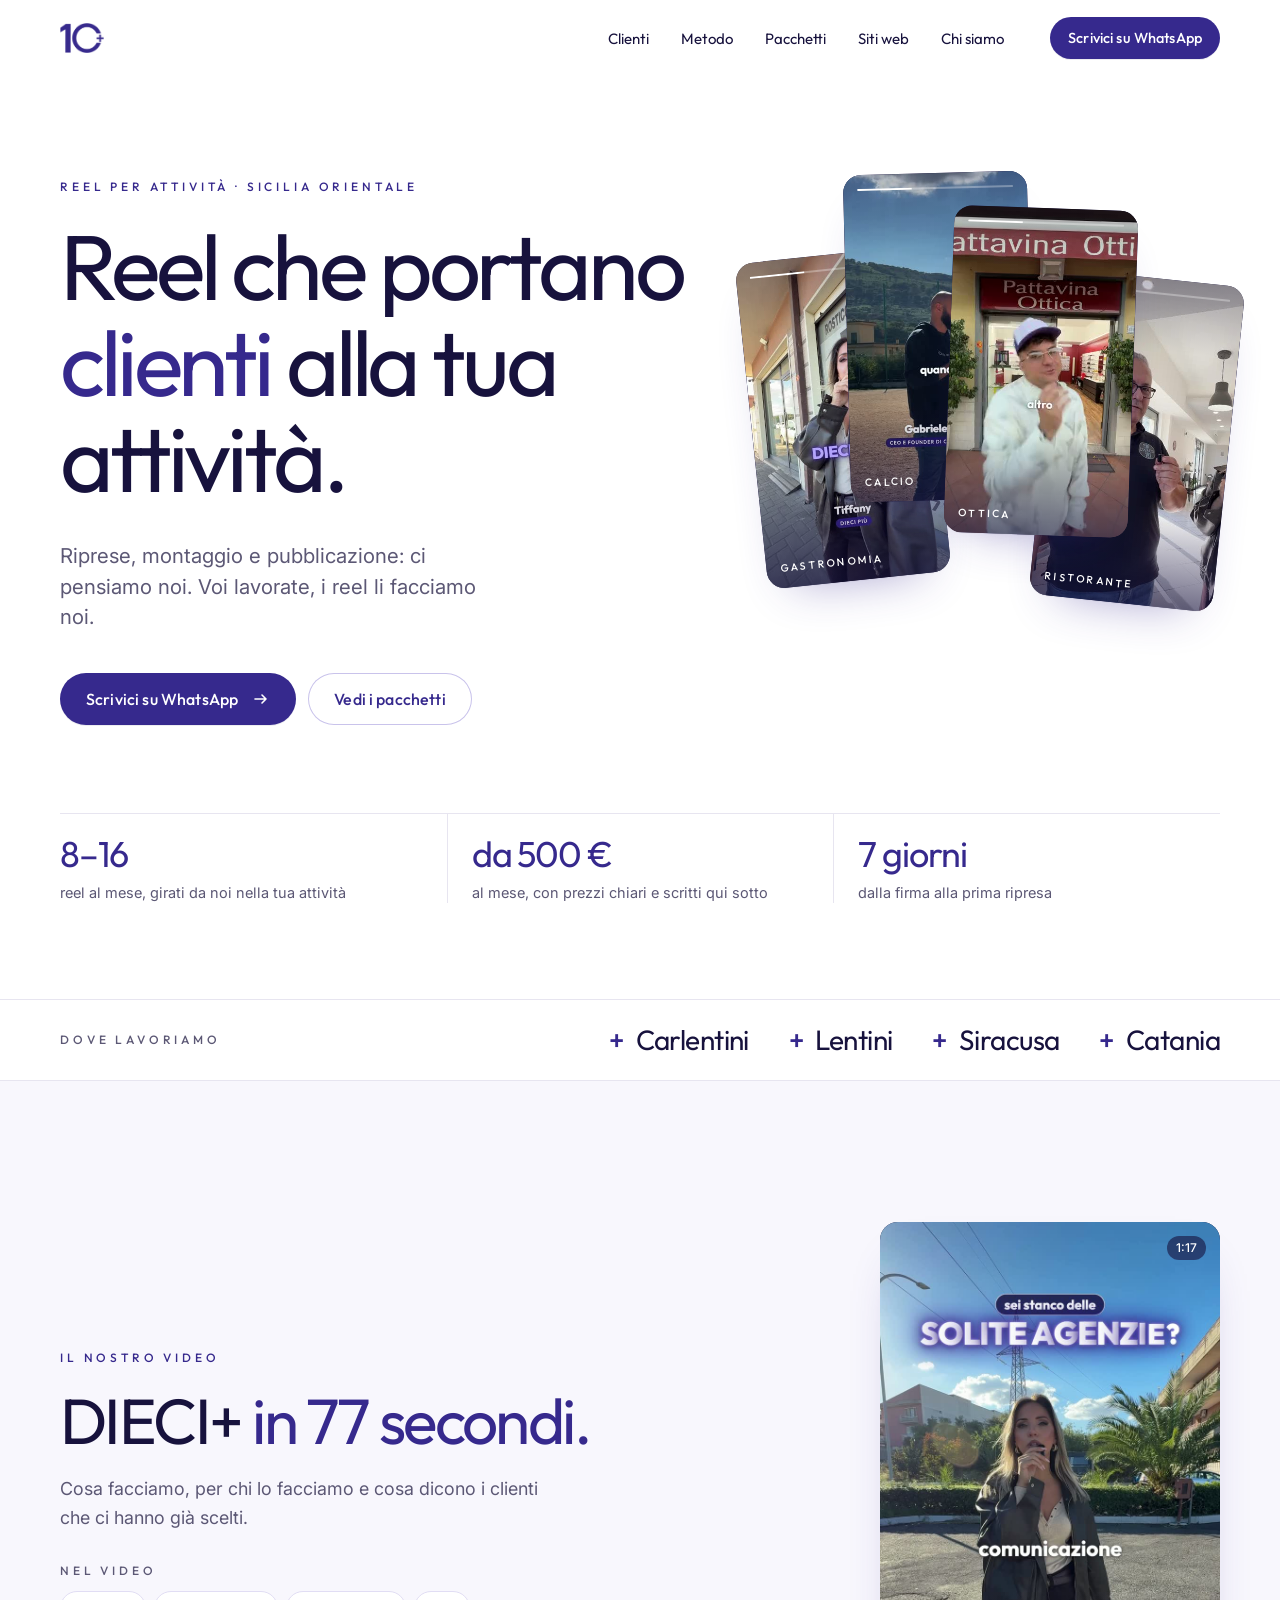
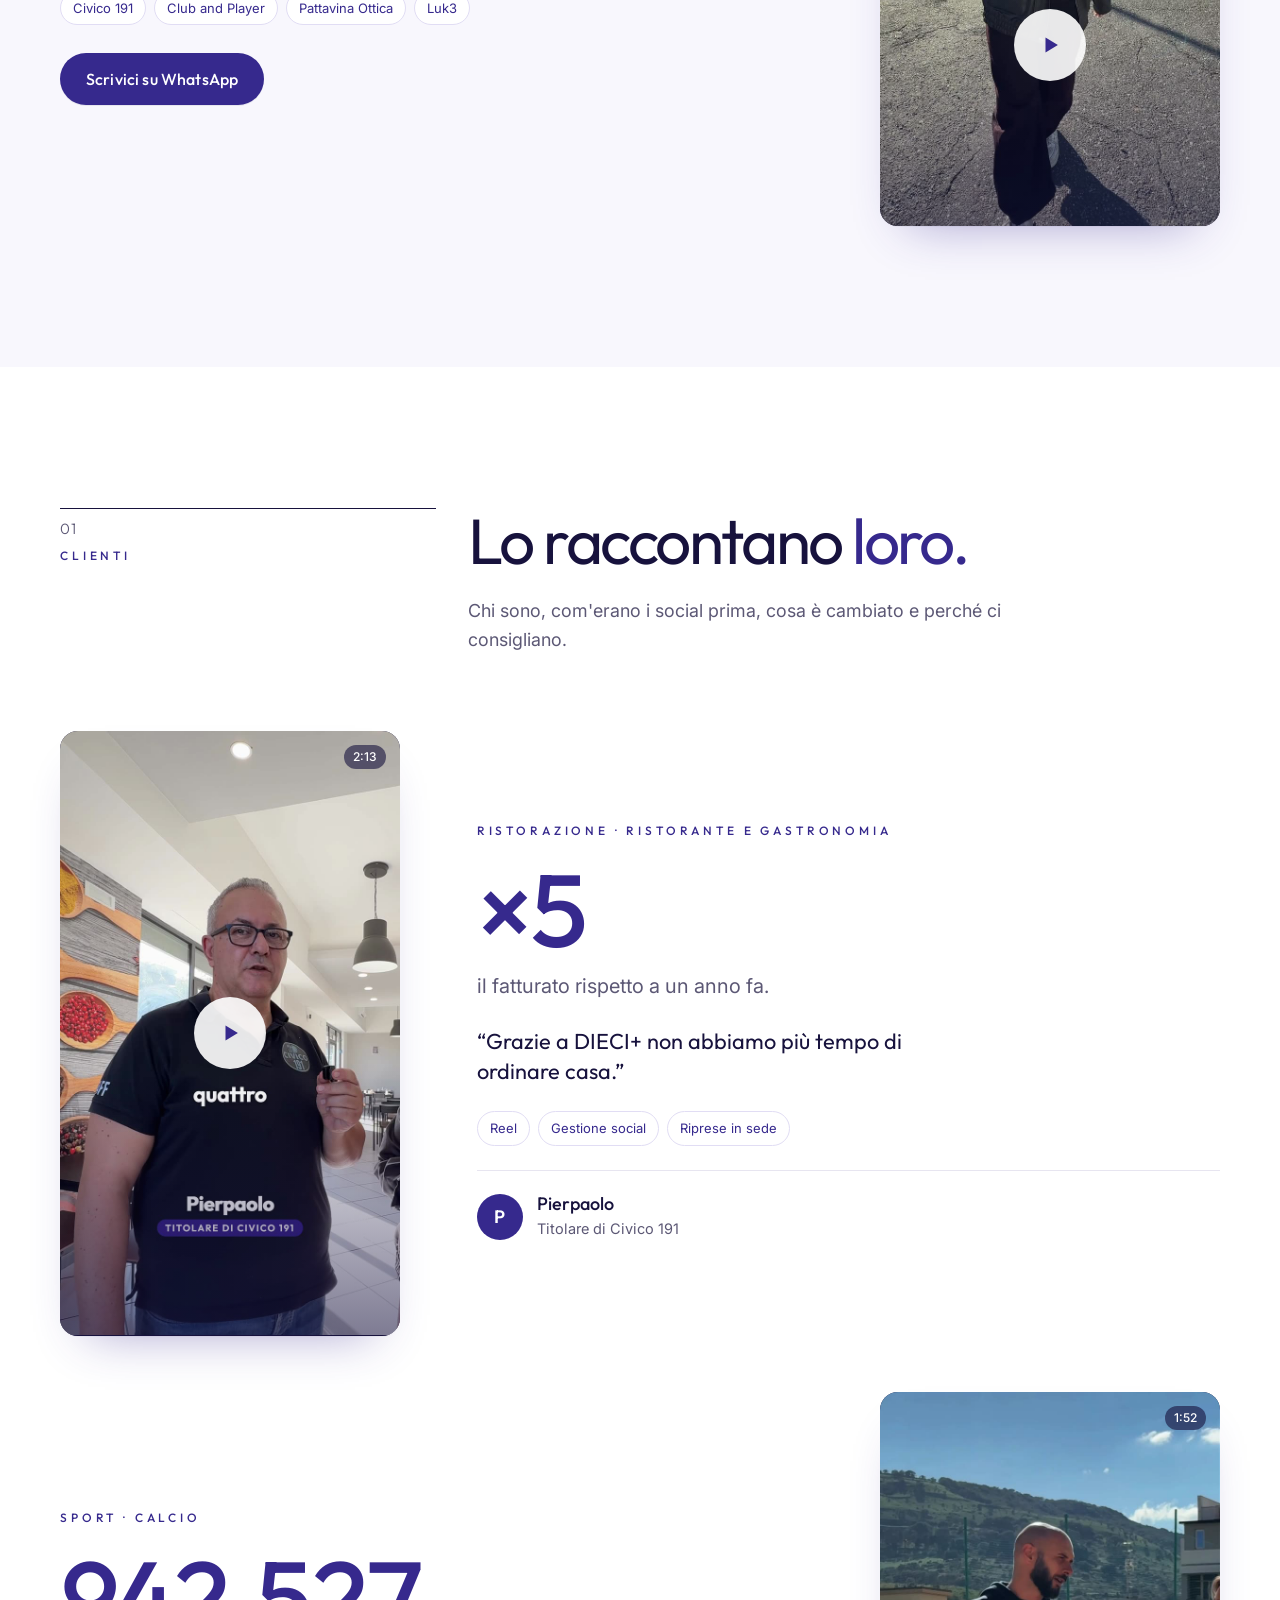
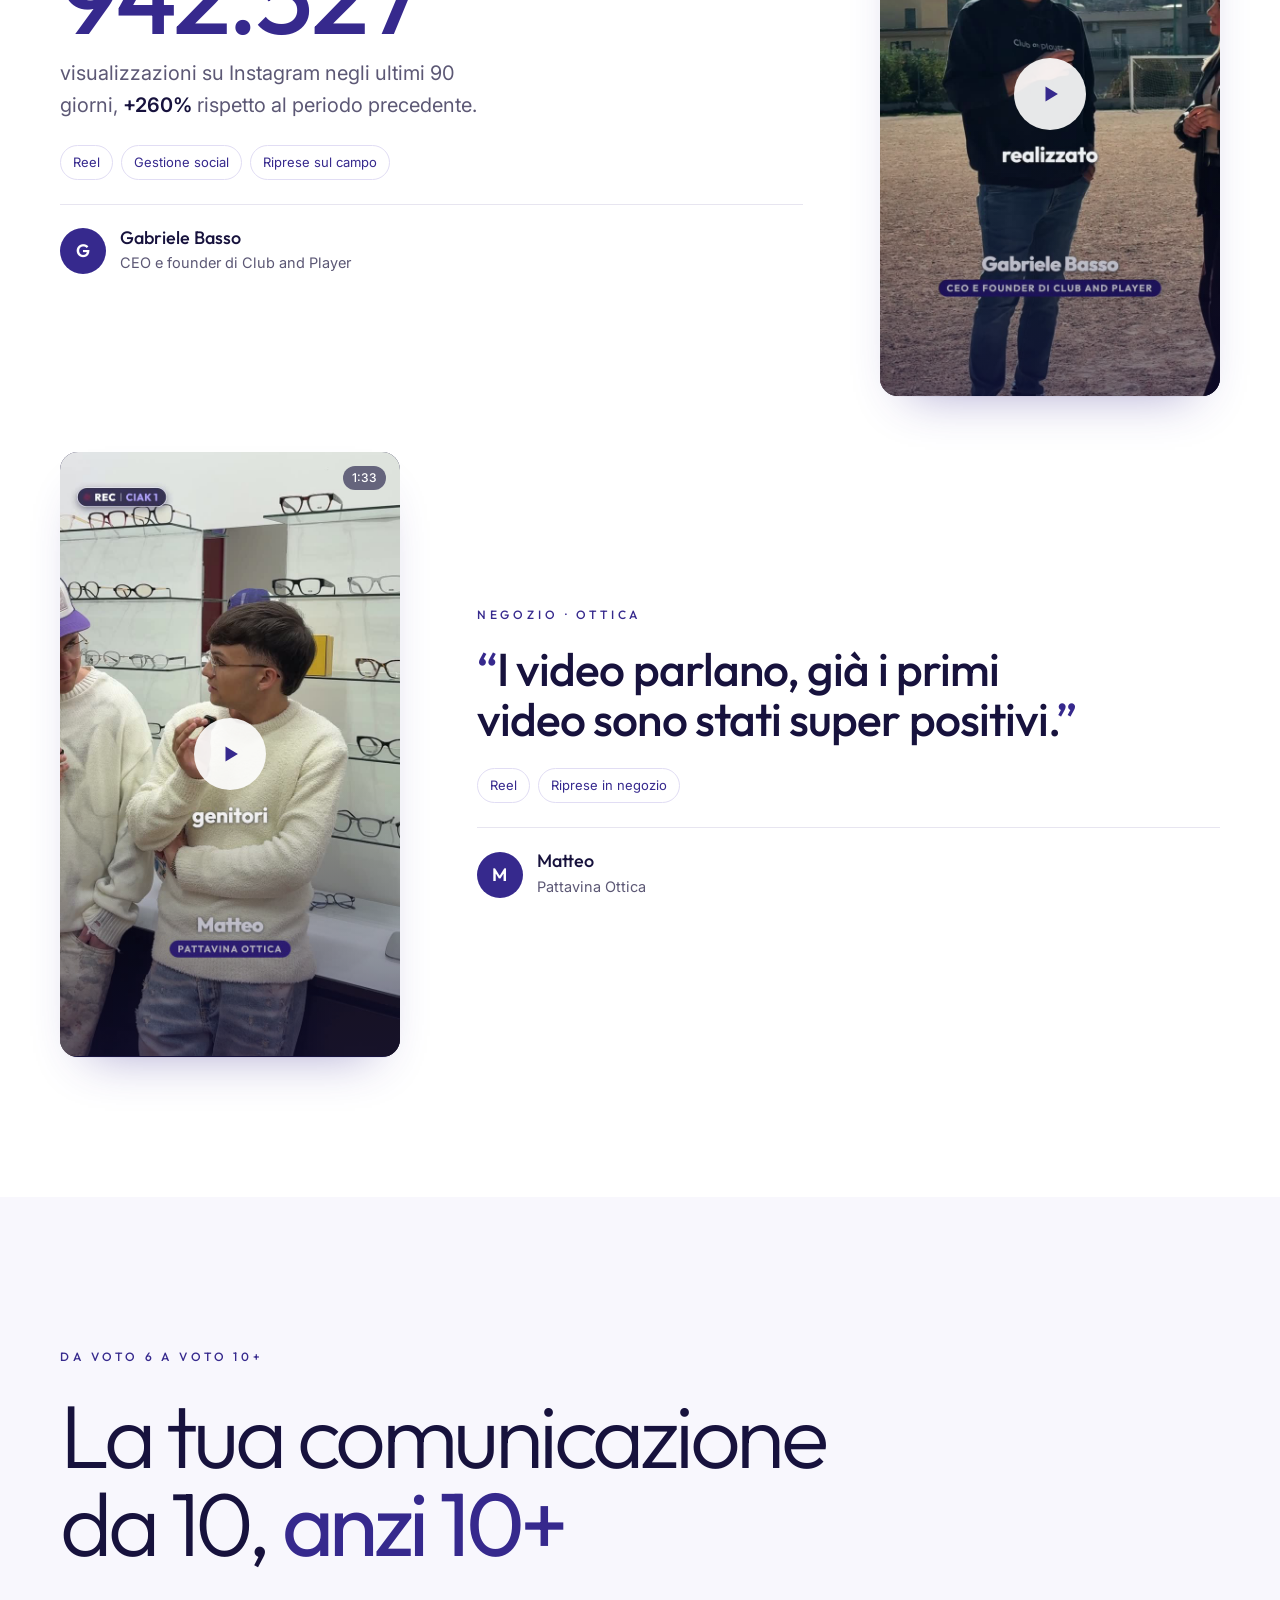
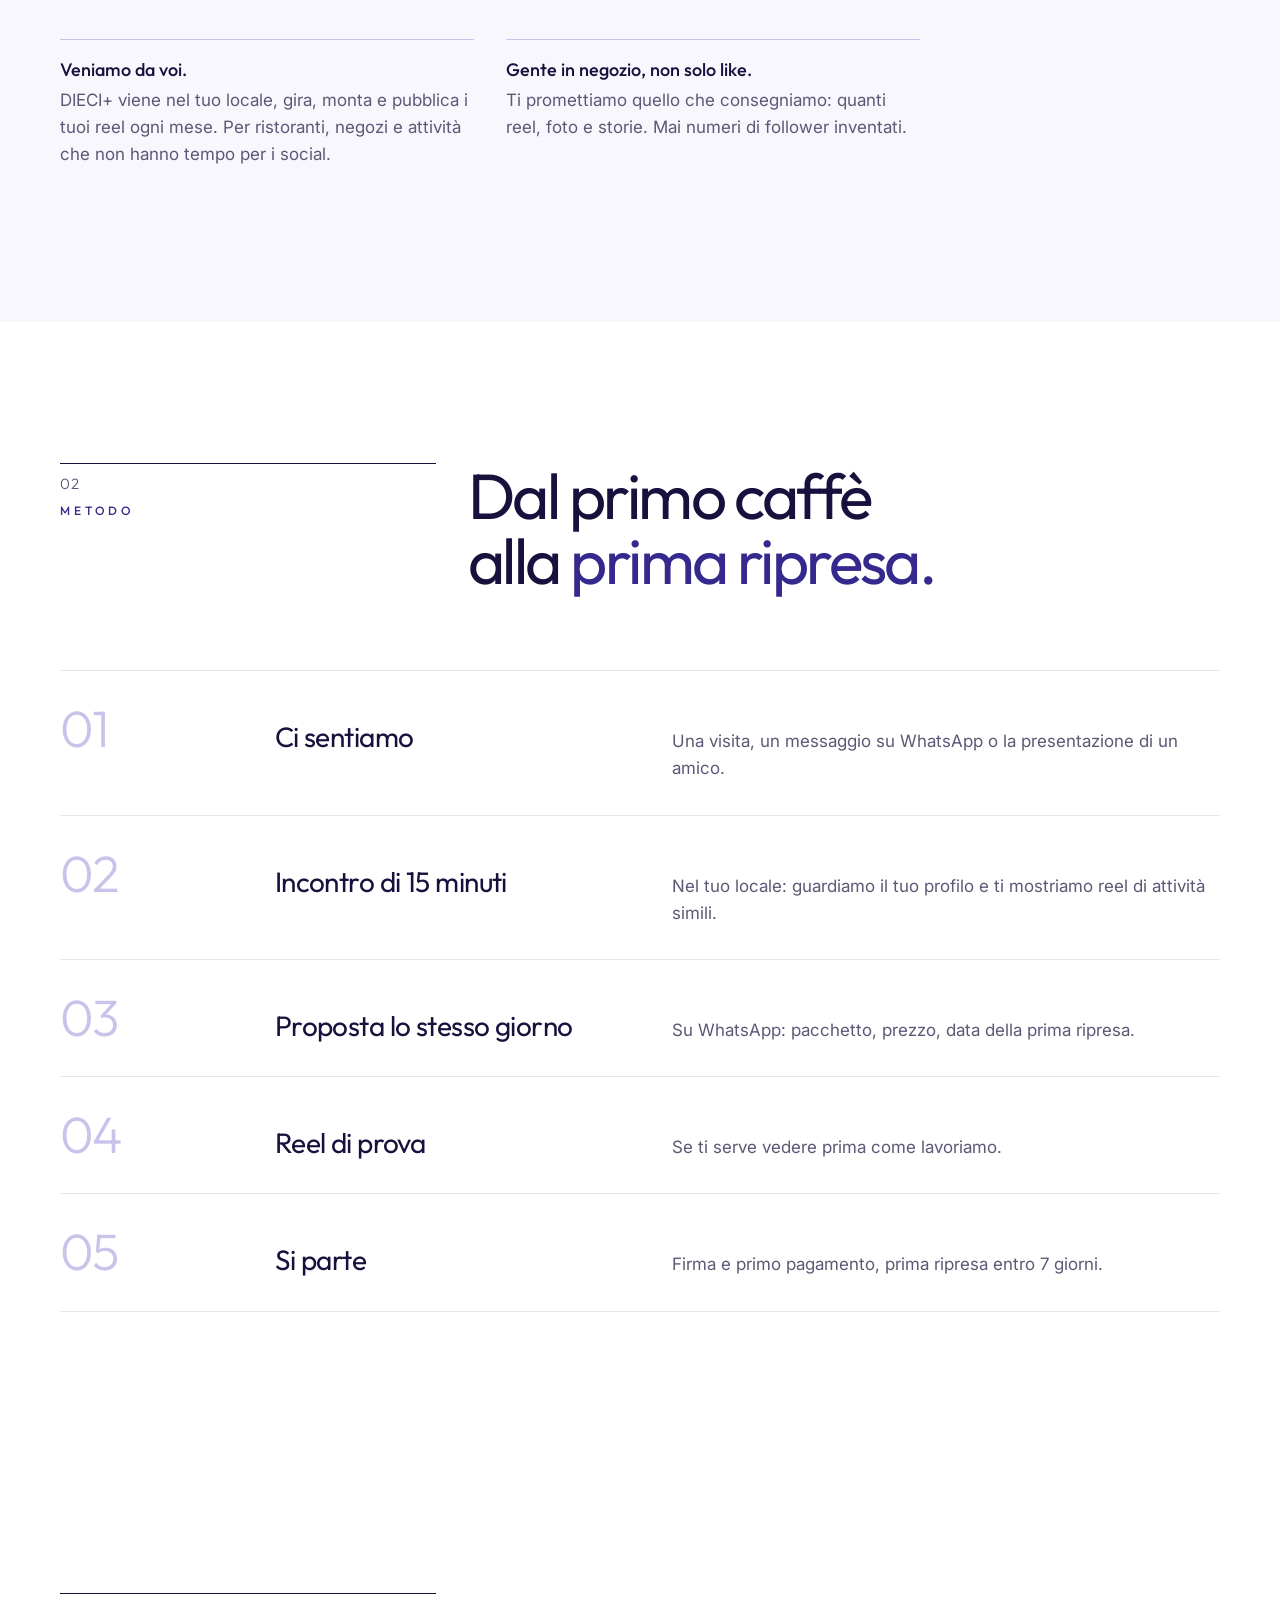
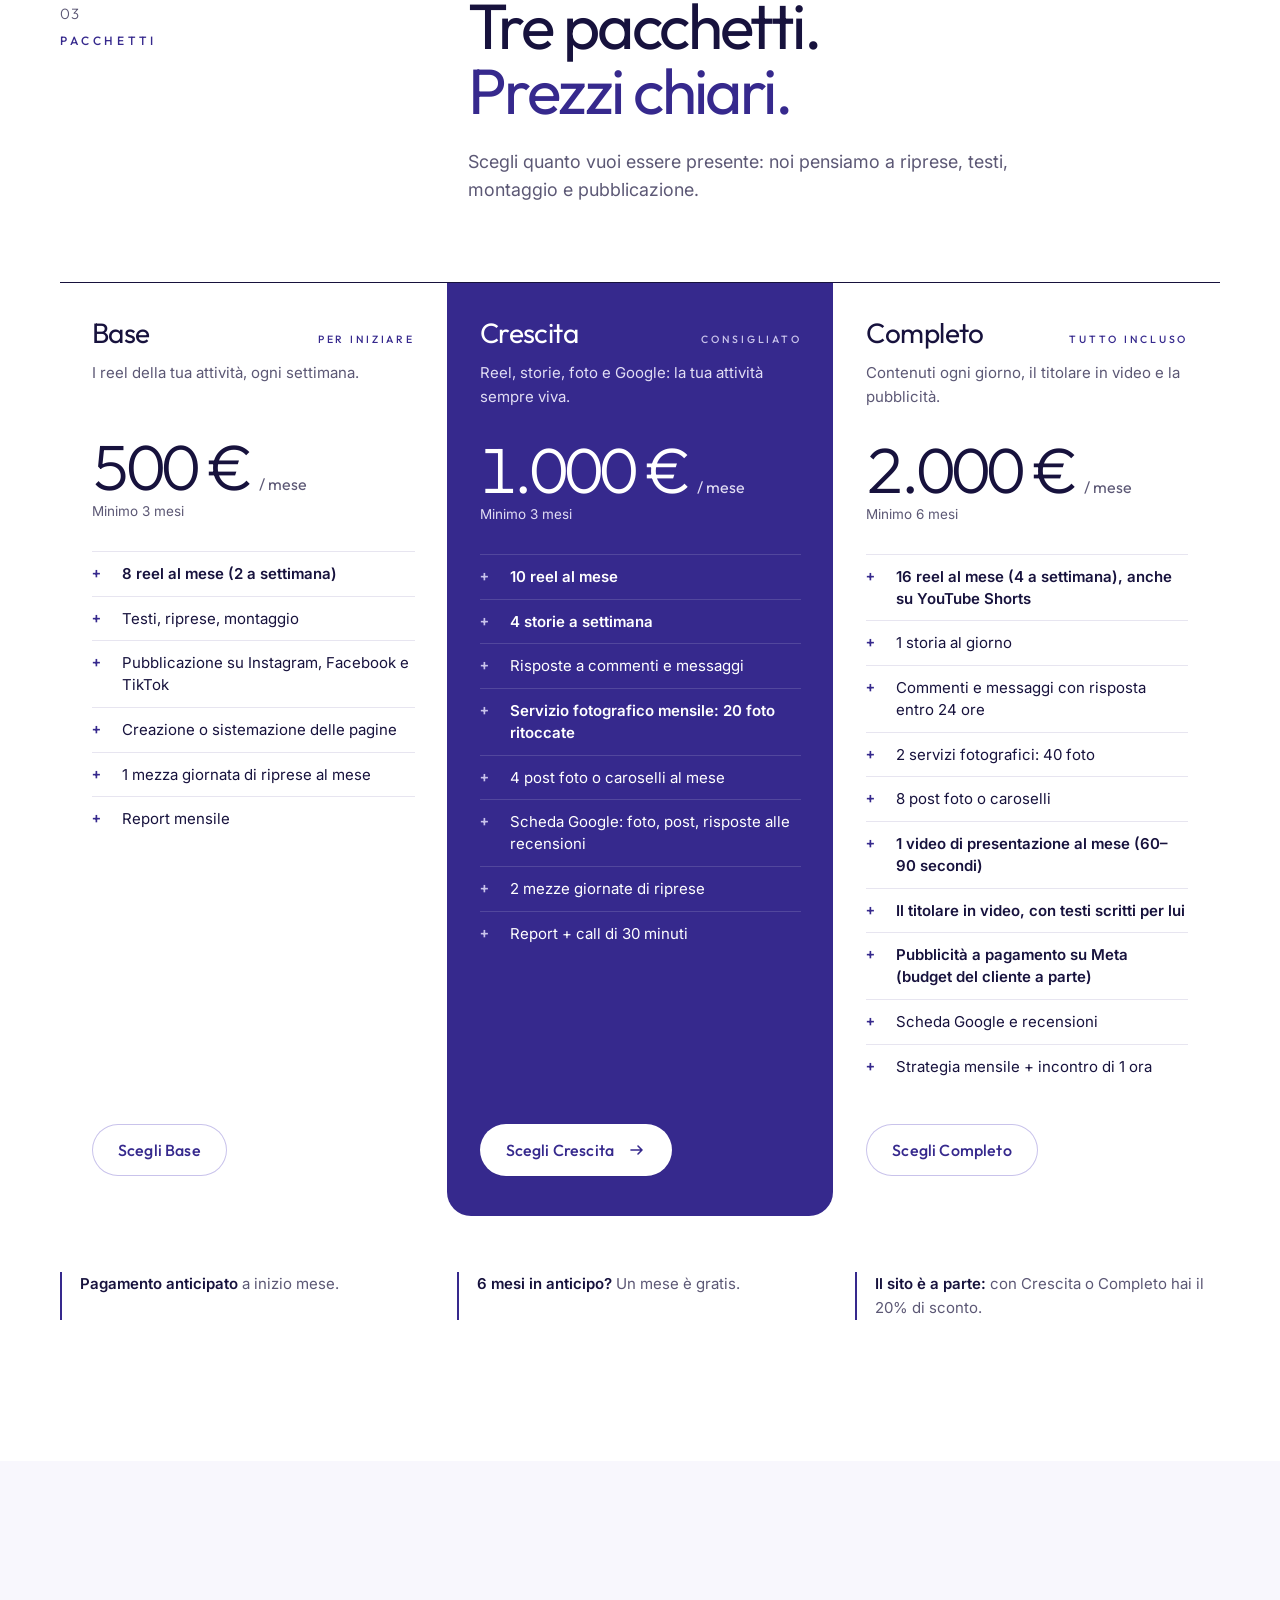
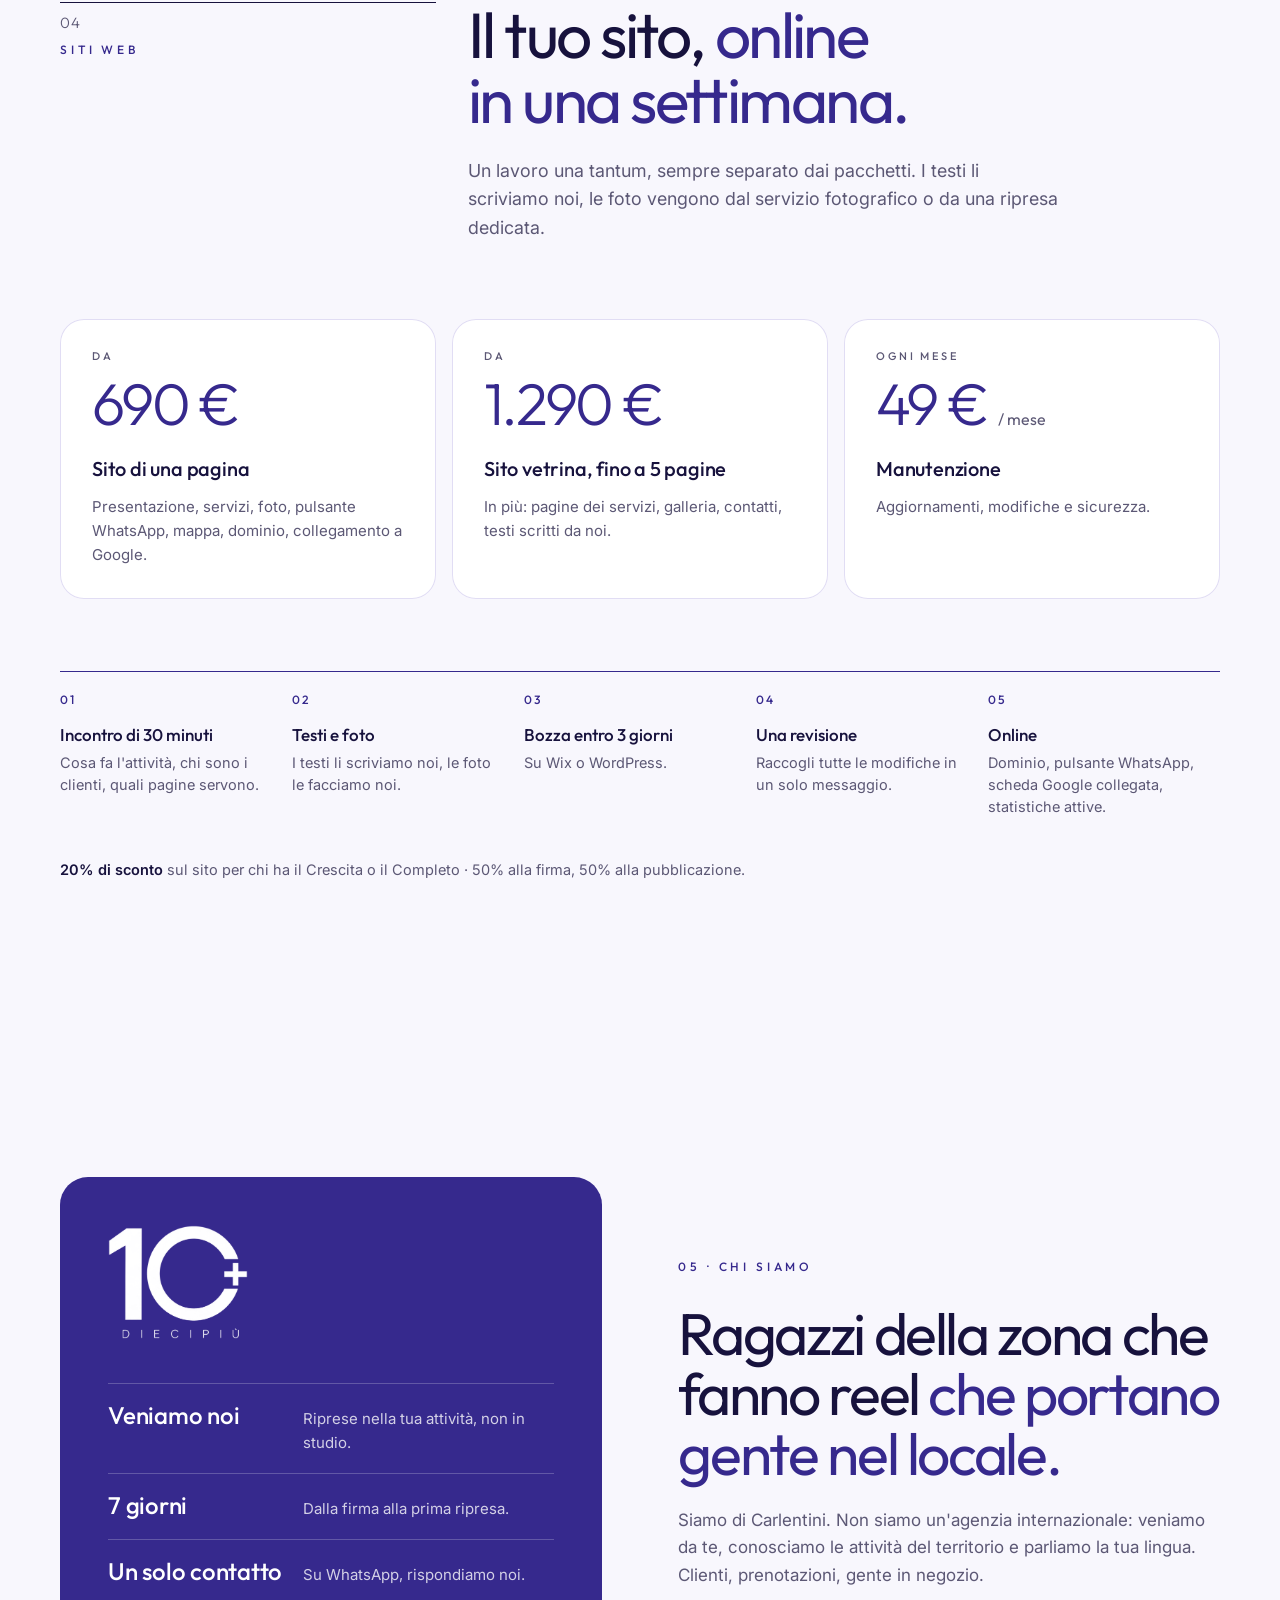
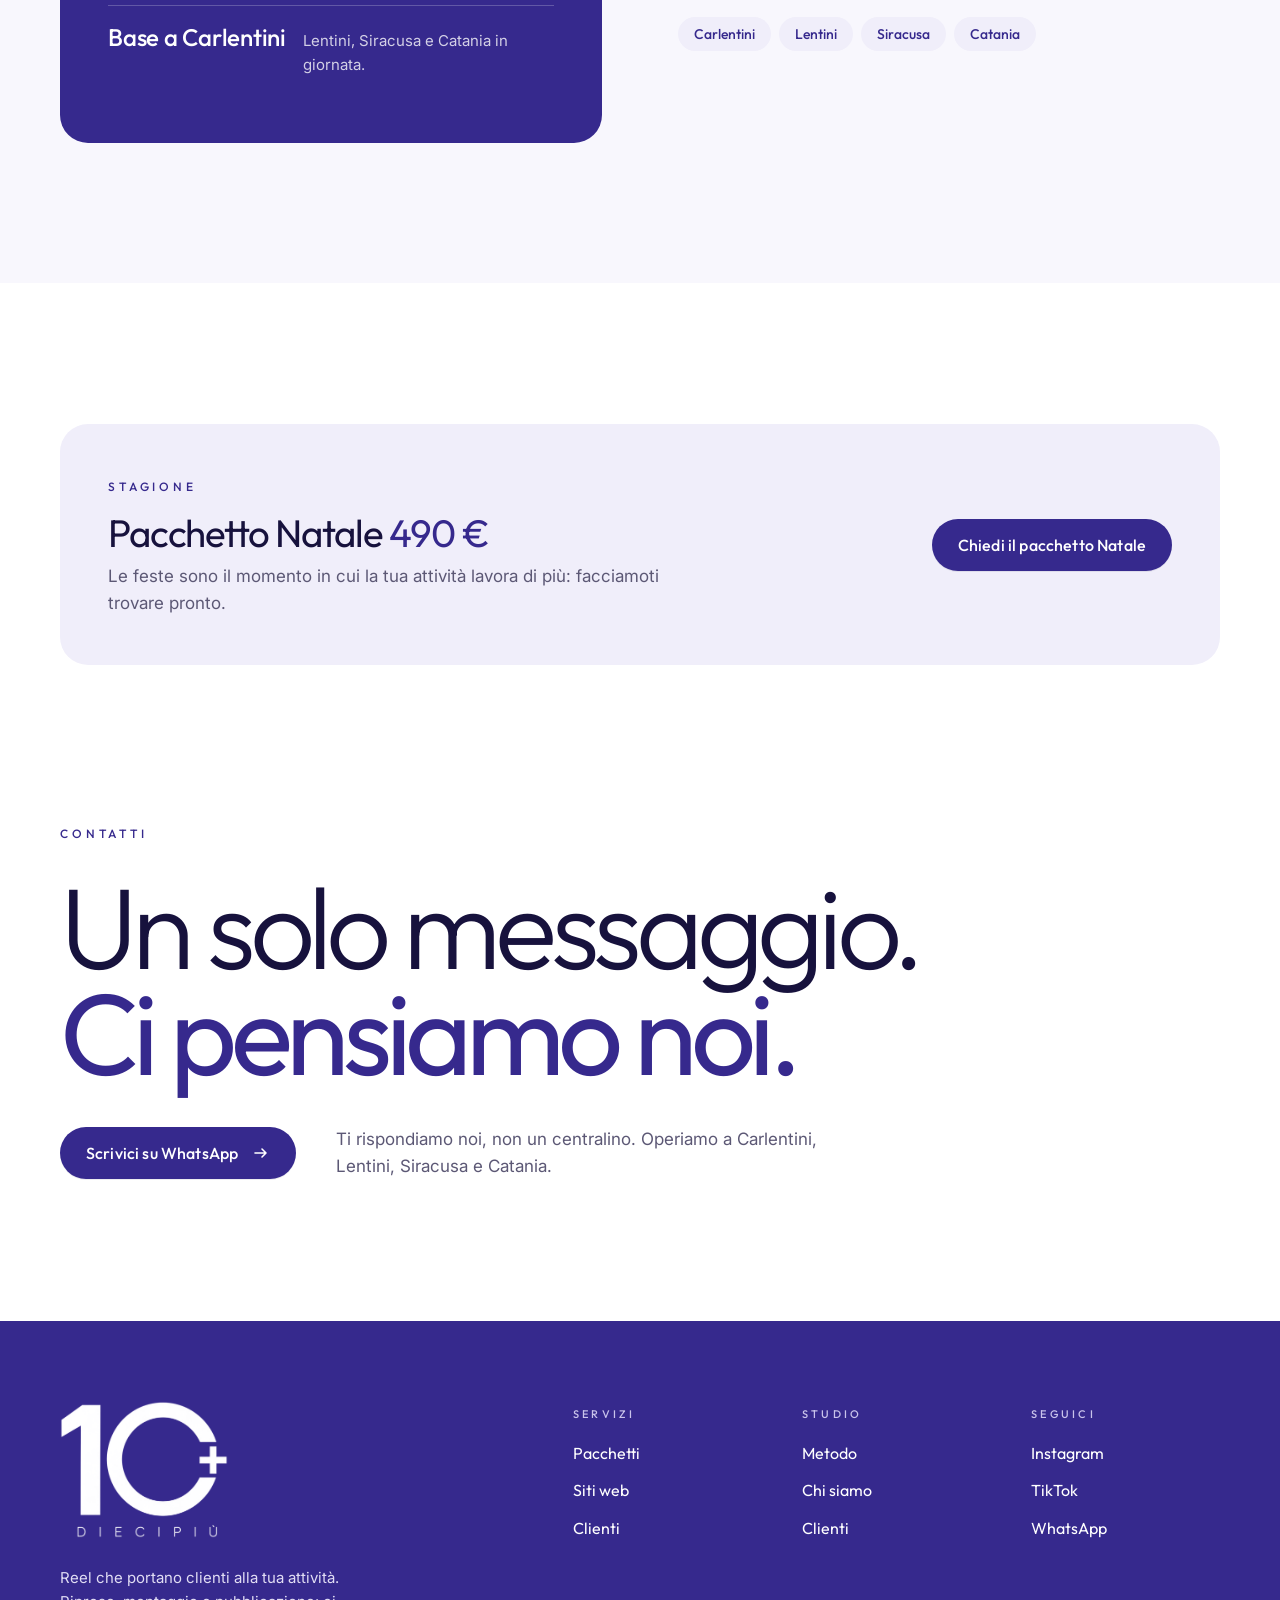
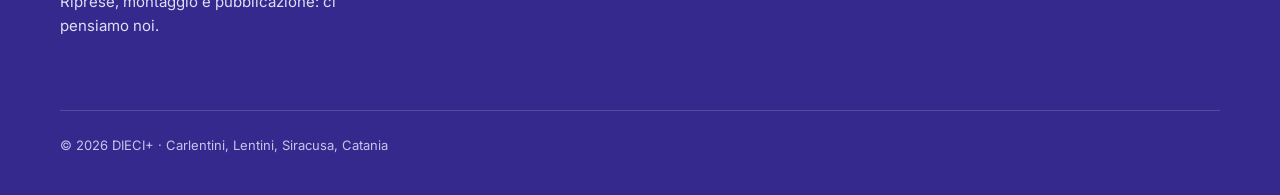
==== commit c410e914: "Add files via upload" ====
--- a/index.html
+++ b/index.html
@@ -90,6 +90,7 @@
       <div class="reel live"><video src="hero-1.mp4" poster="hero-1.jpg" autoplay muted loop playsinline preload="auto"></video><div class="bar"></div><div class="meta"><span>Gastronomia</span></div></div>
       <div class="reel live"><video src="hero-2.mp4" poster="hero-2.jpg" autoplay muted loop playsinline preload="auto"></video><div class="bar"></div><div class="meta"><span>Calcio</span></div></div>
       <div class="reel live"><video src="hero-3.mp4" poster="hero-3.jpg" autoplay muted loop playsinline preload="auto"></video><div class="bar"></div><div class="meta"><span>Ristorante</span></div></div>
+      <div class="reel live"><video src="hero-4.mp4" poster="hero-4.jpg" autoplay muted loop playsinline preload="auto"></video><div class="bar"></div><div class="meta"><span>Ottica</span></div></div>
     </a>
   </div>
 
--- a/styles.css
+++ b/styles.css
@@ -1,571 +1,574 @@
-/* ==========================================================================
-   DIECI+ — sistema visivo
-   Colore primario estratto dal logo originale: #36298D
-   ========================================================================== */
-
-:root {
-  /* Brand */
-  --viola: #36298D;          /* colore esatto del logo */
-  --viola-scuro: #281E6E;    /* hover / pressione */
-  --viola-notte: #17123D;    /* testo principale, tono del viola */
-  --lavanda-50: #F8F7FD;     /* sezioni leggere */
-  --lavanda-100: #F0EEFA;
-  --lavanda-200: #E1DDF4;
-  --lavanda-300: #C9C3EB;
-
-  /* Neutri */
-  --bianco: #FFFFFF;
-  --testo: var(--viola-notte);
-  --testo-2: #5C5875;
-  --linea: #E7E5F0;
-
-  /* Tipografia */
-  --display: "Outfit", "Helvetica Neue", Arial, sans-serif;
-  --testo-font: "Inter", "Helvetica Neue", Arial, sans-serif;
-
-  /* Griglia */
-  --max: 1240px;
-  --gutter: clamp(16px, 4vw, 40px);
-
-  /* Movimento */
-  --ease: cubic-bezier(.2, .7, .2, 1);
-  --ease-in-out: cubic-bezier(.65, 0, .35, 1);
-}
-
-*, *::before, *::after { box-sizing: border-box; }
-html { -webkit-text-size-adjust: 100%; scroll-padding-top: 88px; }
-@media (prefers-reduced-motion: no-preference) { html { scroll-behavior: smooth; } }
-body {
-  margin: 0;
-  background: var(--bianco);
-  color: var(--testo);
-  font: 400 17px/1.6 var(--testo-font);
-  -webkit-font-smoothing: antialiased;
-  text-rendering: optimizeLegibility;
-  overflow-x: hidden;
-}
-img, video { max-width: 100%; display: block; }
-a { color: inherit; }
-::selection { background: var(--viola); color: var(--bianco); }
-:focus-visible { outline: 2px solid var(--viola); outline-offset: 3px; border-radius: 4px; }
-
-.wrap { max-width: var(--max); margin: 0 auto; padding-inline: var(--gutter); }
-.sr-only { position: absolute; width: 1px; height: 1px; overflow: hidden; clip: rect(0 0 0 0); white-space: nowrap; }
-
-/* --------------------------------------------------------------------------
-   Etichette: riprendono la spaziatura ampia di "D I E C I P I Ù"
-   -------------------------------------------------------------------------- */
-.label {
-  font: 500 12px/1 var(--display);
-  letter-spacing: .32em;
-  text-transform: uppercase;
-  color: var(--viola);
-}
-.label.muted { color: var(--testo-2); }
-
-/* --------------------------------------------------------------------------
-   Pulsanti
-   -------------------------------------------------------------------------- */
-.btn {
-  --h: 52px;
-  position: relative;
-  display: inline-flex; align-items: center; gap: 14px;
-  height: var(--h); padding: 0 26px;
-  border-radius: 999px; border: 0;
-  font: 500 16px/1 var(--display); letter-spacing: .01em;
-  text-decoration: none; cursor: pointer; white-space: nowrap;
-  overflow: hidden; isolation: isolate;
-  transition: transform .5s var(--ease), box-shadow .5s var(--ease), color .3s var(--ease);
-}
-.btn-primary { background: var(--viola); color: var(--bianco); box-shadow: 0 1px 0 rgba(23,18,61,.08); }
-/* riempimento che sale dal basso */
-.btn-primary::before {
-  content: ""; position: absolute; inset: 0; z-index: -1;
-  background: var(--viola-scuro);
-  transform: translateY(101%); border-radius: inherit;
-  transition: transform .55s var(--ease);
-}
-.btn-primary:hover::before { transform: translateY(0); }
-.btn-primary:hover { transform: translateY(-2px); box-shadow: 0 14px 30px -14px rgba(54,41,141,.65); }
-.btn-primary:active { transform: translateY(0); }
-
-.btn-ghost { background: transparent; color: var(--viola); box-shadow: inset 0 0 0 1px var(--lavanda-300); }
-.btn-ghost::before {
-  content: ""; position: absolute; inset: 0; z-index: -1; border-radius: inherit;
-  background: var(--lavanda-100); opacity: 0; transition: opacity .4s var(--ease);
-}
-.btn-ghost:hover::before { opacity: 1; }
-.btn-ghost:hover { box-shadow: inset 0 0 0 1px var(--viola); }
-
-.btn .arrow { width: 18px; height: 18px; flex: none; overflow: hidden; position: relative; }
-.btn .arrow svg { position: absolute; inset: 0; transition: transform .5s var(--ease); }
-.btn .arrow svg + svg { transform: translateX(-120%); }
-.btn:hover .arrow svg:first-child { transform: translateX(120%); }
-.btn:hover .arrow svg + svg { transform: translateX(0); }
-
-.btn-sm { --h: 42px; padding: 0 18px; font-size: 14.5px; gap: 10px; }
-
-/* --------------------------------------------------------------------------
-   Navbar
-   -------------------------------------------------------------------------- */
-.nav {
-  position: fixed; inset: 0 0 auto 0; z-index: 50;
-  padding-top: env(safe-area-inset-top, 0px);
-  background: rgba(255,255,255,.0);
-  transition: background .4s var(--ease), box-shadow .4s var(--ease);
-}
-.nav.scrolled { background: rgba(255,255,255,.86); backdrop-filter: saturate(1.4) blur(14px); -webkit-backdrop-filter: saturate(1.4) blur(14px); box-shadow: 0 1px 0 var(--linea); }
-.nav-in { display: flex; align-items: center; gap: 32px; height: 76px; transition: height .4s var(--ease); }
-.nav.scrolled .nav-in { height: 64px; }
-.brand { display: block; flex: none; line-height: 0; }
-.brand img { height: 30px; width: auto; transition: height .4s var(--ease); }
-.nav.scrolled .brand img { height: 26px; }
-.nav-links { display: flex; gap: 4px; margin-left: auto; list-style: none; padding: 0; margin-block: 0; }
-.nav-links a {
-  position: relative; display: block; padding: 10px 14px;
-  font: 400 15px/1 var(--display); color: var(--testo); text-decoration: none;
-}
-.nav-links a::after {
-  content: ""; position: absolute; left: 14px; right: 14px; bottom: 4px; height: 1px;
-  background: var(--viola); transform: scaleX(0); transform-origin: right;
-  transition: transform .45s var(--ease);
-}
-.nav-links a:hover::after, .nav-links a.on::after { transform: scaleX(1); transform-origin: left; }
-.nav-links a.on { color: var(--viola); }
-.nav-toggle { display: none; }
-
-@media (max-width: 900px) {
-  .nav-in { gap: 12px; height: 64px; }
-  .brand img { height: 26px; }
-  .nav-links, .nav .btn { display: none; }
-  .nav-toggle {
-    display: inline-flex; margin-left: auto; width: 44px; height: 44px; border: 0; border-radius: 50%;
-    background: var(--lavanda-100); color: var(--viola); align-items: center; justify-content: center; cursor: pointer;
-  }
-  .nav-toggle span, .nav-toggle span::before { display: block; width: 18px; height: 1.5px; background: currentColor; position: relative; transition: transform .4s var(--ease); }
-  .nav-toggle span::before { content: ""; position: absolute; top: 6px; }
-  .nav-toggle span { transform: translateY(-3px); }
-  .nav.open .nav-toggle span { transform: translateY(0) rotate(45deg); }
-  .nav.open .nav-toggle span::before { transform: translateY(-6px) rotate(-90deg); }
-}
-
-/* menu mobile */
-.mobile-menu {
-  position: fixed; inset: 0; z-index: 40; background: var(--bianco);
-  padding: calc(96px + env(safe-area-inset-top, 0px)) var(--gutter) 32px;
-  display: flex; flex-direction: column; gap: 32px;
-  clip-path: inset(0 0 100% 0); visibility: hidden;
-  transition: clip-path .7s var(--ease-in-out), visibility 0s linear .7s;
-}
-.nav.open + .mobile-menu { clip-path: inset(0 0 0 0); visibility: visible; transition: clip-path .7s var(--ease-in-out), visibility 0s; }
-.mobile-menu ol { list-style: none; margin: 0; padding: 0; counter-reset: m; }
-.mobile-menu li { counter-increment: m; border-bottom: 1px solid var(--linea); }
-.mobile-menu a {
-  display: flex; align-items: baseline; gap: 16px; padding: 18px 0;
-  font: 400 clamp(28px, 8vw, 40px)/1.1 var(--display); letter-spacing: -.02em; text-decoration: none;
-}
-.mobile-menu a::before { content: counter(m, decimal-leading-zero); font: 500 12px/1 var(--display); letter-spacing: .2em; color: var(--viola); }
-.mobile-menu .btn { align-self: stretch; justify-content: center; margin-top: auto; }
-.mobile-menu { z-index: 48; }
-
-/* --------------------------------------------------------------------------
-   Hero
-   -------------------------------------------------------------------------- */
-.hero { padding-top: calc(150px + env(safe-area-inset-top, 0px)); padding-bottom: 96px; position: relative; }
-.hero-grid { display: grid; grid-template-columns: minmax(0, 7fr) minmax(0, 5fr); gap: 56px; align-items: end; }
-.hero h1 {
-  font: 400 clamp(44px, 7.2vw, 104px)/.98 var(--display);
-  letter-spacing: -.045em; margin: 28px 0 0; text-wrap: balance;
-}
-.hero h1 .line { display: block; overflow: hidden; padding-bottom: .06em; }
-.hero h1 .line > span { display: inline-block; }
-.hero h1 em { font-style: normal; color: var(--viola); }
-.hero-sub { font-size: clamp(18px, 1.6vw, 21px); line-height: 1.5; color: var(--testo-2); max-width: 34ch; margin: 32px 0 40px; }
-.hero-cta { display: flex; flex-wrap: wrap; gap: 12px; }
-
-.hero-facts { display: grid; grid-template-columns: repeat(3, minmax(0,1fr)); margin-top: 88px; border-top: 1px solid var(--linea); }
-.hero-facts div { padding: 22px 24px 0 0; }
-.hero-facts div + div { padding-left: 24px; border-left: 1px solid var(--linea); }
-.hero-facts b { display: block; font: 400 clamp(26px, 3vw, 36px)/1 var(--display); letter-spacing: -.03em; color: var(--viola); }
-.hero-facts span { display: block; margin-top: 10px; font-size: 14.5px; line-height: 1.45; color: var(--testo-2); }
-
-/* pila di reel nel hero */
-.reel-stack { position: relative; aspect-ratio: 4 / 5; }
-.reel-stack::before {
-  content: ""; position: absolute; inset: 8% 0 0 12%; border-radius: 28px;
-  background: var(--lavanda-100);
-}
-.reel-stack .reel { position: absolute; width: 46%; }
-.reel-stack .reel:nth-child(1) { left: 6%; top: 16%; transform: rotate(-4deg); }
-.reel-stack .reel:nth-child(2) { left: 34%; top: 2%; z-index: 2; }
-.reel-stack .reel:nth-child(3) { left: 58%; top: 22%; transform: rotate(4deg); }
-
-@media (max-width: 900px) {
-  .hero { padding-top: calc(120px + env(safe-area-inset-top, 0px)); padding-bottom: 72px; }
-  .hero-grid { grid-template-columns: minmax(0,1fr); gap: 48px; }
-  .reel-stack { max-width: 420px; width: 100%; margin-inline: auto; }
-  .hero-facts { margin-top: 64px; }
-}
-@media (max-width: 560px) {
-  .hero-facts { grid-template-columns: minmax(0,1fr); }
-  .hero-facts div, .hero-facts div + div { padding: 18px 0; border-left: 0; border-bottom: 1px solid var(--linea); }
-  .hero-cta .btn { width: 100%; justify-content: center; }
-}
-
-/* --------------------------------------------------------------------------
-   Reel (cornice 9:16)
-   -------------------------------------------------------------------------- */
-.reel {
-  position: relative; aspect-ratio: 9 / 16; border-radius: 18px; overflow: hidden;
-  background: linear-gradient(160deg, var(--lavanda-200), var(--lavanda-100) 60%, var(--bianco));
-  box-shadow: 0 1px 0 rgba(23,18,61,.04), 0 24px 48px -28px rgba(54,41,141,.45);
-  transition: transform .7s var(--ease), box-shadow .7s var(--ease);
-}
-.reel video, .reel img { position: absolute; inset: 0; width: 100%; height: 100%; object-fit: cover; }
-.reel .meta { position: absolute; left: 14px; right: 14px; bottom: 14px; display: flex; justify-content: space-between; align-items: end; gap: 8px; }
-.reel .meta span { font: 500 10.5px/1.2 var(--display); letter-spacing: .22em; text-transform: uppercase; color: var(--viola); }
-.reel .play {
-  position: absolute; top: 50%; left: 50%; width: 48px; height: 48px; margin: -24px 0 0 -24px;
-  border-radius: 50%; background: rgba(255,255,255,.9); color: var(--viola);
-  display: grid; place-items: center; transition: transform .5s var(--ease), background .4s var(--ease), color .4s var(--ease);
-}
-.reel .play svg { width: 16px; height: 16px; margin-left: 2px; }
-.reel:hover .play { transform: scale(1.08); background: var(--viola); color: var(--bianco); }
-.reel .bar { position: absolute; left: 14px; right: 14px; top: 14px; height: 2px; border-radius: 2px; background: rgba(54,41,141,.15); overflow: hidden; }
-.reel .bar::after { content: ""; position: absolute; inset: 0; background: var(--viola); transform-origin: left; transform: scaleX(.35); }
-@media (prefers-reduced-motion: no-preference) {
-  .reel-stack .reel .bar::after { animation: progress 6s linear infinite; }
-  .reel-stack .reel:nth-child(1) .bar::after { animation-delay: -2s; }
-  .reel-stack .reel:nth-child(3) .bar::after { animation-delay: -4s; }
-}
-@keyframes progress { from { transform: scaleX(0); } to { transform: scaleX(1); } }
-
-/* --------------------------------------------------------------------------
-   Striscia zone
-   -------------------------------------------------------------------------- */
-.zones { border-block: 1px solid var(--linea); }
-.zones .wrap { display: flex; flex-wrap: wrap; align-items: center; justify-content: space-between; gap: 16px 32px; padding-block: 26px; }
-.zones ul { display: flex; flex-wrap: wrap; gap: 8px 40px; list-style: none; margin: 0; padding: 0; }
-.zones li { font: 400 clamp(20px, 2.2vw, 28px)/1 var(--display); letter-spacing: -.02em; }
-.zones li::before { content: "+"; color: var(--viola); margin-right: 12px; font-weight: 500; }
-
-/* --------------------------------------------------------------------------
-   Sezioni
-   -------------------------------------------------------------------------- */
-.section { padding-block: clamp(88px, 11vw, 160px); }
-.section.tint { background: var(--lavanda-50); }
-.section-head { display: grid; grid-template-columns: minmax(0, 4fr) minmax(0, 8fr); gap: 32px; margin-bottom: clamp(48px, 6vw, 88px); }
-.section-head .index { display: flex; flex-direction: column; gap: 14px; padding-top: 12px; border-top: 1px solid var(--testo); }
-.section-head .index .n { font: 300 15px/1 var(--display); letter-spacing: .04em; color: var(--testo-2); }
-.section-head h2 {
-  font: 400 clamp(36px, 5vw, 68px)/1.02 var(--display); letter-spacing: -.04em;
-  margin: 0; text-wrap: balance; max-width: 16ch;
-}
-.section-head h2 em { font-style: normal; color: var(--viola); }
-.section-head p { font-size: clamp(17px, 1.4vw, 19px); color: var(--testo-2); max-width: 54ch; margin: 24px 0 0; }
-@media (max-width: 760px) { .section-head { grid-template-columns: minmax(0,1fr); gap: 24px; } }
-
-/* --------------------------------------------------------------------------
-   Manifesto
-   -------------------------------------------------------------------------- */
-.manifesto { padding-block: clamp(96px, 12vw, 176px); background: var(--lavanda-50); position: relative; overflow: hidden; }
-.manifesto blockquote {
-  margin: 28px 0 0; font: 300 clamp(40px, 7vw, 112px)/.98 var(--display); letter-spacing: -.05em;
-  max-width: 15ch;
-}
-.manifesto blockquote b { font-weight: 400; color: var(--viola); }
-.manifesto .pair { display: grid; grid-template-columns: repeat(2, minmax(0, 1fr)); gap: 32px; margin-top: 72px; max-width: 860px; }
-.manifesto .pair p { margin: 0; font-size: 17px; color: var(--testo-2); padding-top: 18px; border-top: 1px solid var(--lavanda-300); }
-.manifesto .pair p b { display: block; color: var(--testo); font: 500 18px/1.3 var(--display); margin-bottom: 6px; }
-@media (max-width: 640px) { .manifesto .pair { grid-template-columns: minmax(0,1fr); margin-top: 48px; } }
-
-/* --------------------------------------------------------------------------
-   Pacchetti
-   -------------------------------------------------------------------------- */
-.plans { display: grid; grid-template-columns: repeat(3, minmax(0, 1fr)); border-top: 1px solid var(--testo); }
-.plan { position: relative; display: flex; flex-direction: column; padding: 36px 32px 40px; }
-.plan + .plan { border-left: 1px solid var(--linea); }
-.plan.featured { background: var(--viola); color: var(--bianco); border-left-color: transparent; border-radius: 0 0 24px 24px; }
-.plan.featured + .plan { border-left-color: transparent; }
-.plan-head { display: flex; justify-content: space-between; align-items: baseline; gap: 12px; }
-.plan-name { font: 400 28px/1 var(--display); letter-spacing: -.02em; margin: 0; }
-.plan .tagline { white-space: nowrap; font: 500 10.5px/1 var(--display); letter-spacing: .26em; text-transform: uppercase; color: var(--viola); }
-.plan.featured .tagline { color: var(--lavanda-300); }
-.plan-desc { font-size: 15px; color: var(--testo-2); margin: 14px 0 0; min-height: 3em; }
-.plan.featured .plan-desc { color: var(--lavanda-200); }
-.price { display: flex; flex-wrap: wrap; align-items: baseline; gap: 4px 8px; margin: 32px 0 6px; }
-.price b { font: 300 clamp(48px, 5vw, 80px)/.9 var(--display); letter-spacing: -.05em; font-variant-numeric: tabular-nums; white-space: nowrap; }
-.price span { font: 400 16px/1 var(--display); color: var(--testo-2); }
-.plan.featured .price span { color: var(--lavanda-200); }
-.terms { font-size: 13.5px; color: var(--testo-2); margin: 0 0 28px; }
-.plan.featured .terms { color: var(--lavanda-200); }
-.plan ul { list-style: none; margin: 0 0 36px; padding: 0; display: grid; gap: 0; }
-.plan li { display: grid; grid-template-columns: 18px minmax(0, 1fr); gap: 12px; padding: 11px 0; border-top: 1px solid var(--linea); font-size: 15px; line-height: 1.45; }
-.plan.featured li { border-top-color: rgba(255,255,255,.14); }
-.plan li::before { content: "+"; font: 500 16px/1.35 var(--display); color: var(--viola); }
-.plan.featured li::before { color: var(--lavanda-300); }
-.plan li.key { font-weight: 600; }
-.plan .btn { margin-top: auto; align-self: flex-start; }
-.plan.featured .btn-primary { background: var(--bianco); color: var(--viola); }
-.plan.featured .btn-primary::before { background: var(--lavanda-100); }
-.plan.featured .btn-primary:hover { box-shadow: 0 14px 30px -14px rgba(0,0,0,.5); }
-
-.plans-notes { display: grid; grid-template-columns: repeat(3, minmax(0,1fr)); gap: 32px; margin-top: 56px; }
-.plans-notes p { margin: 0; font-size: 15px; color: var(--testo-2); padding-left: 18px; border-left: 2px solid var(--viola); }
-.plans-notes b { color: var(--testo); font-weight: 600; }
-
-@media (max-width: 980px) {
-  .plans { grid-template-columns: minmax(0, 1fr); border-top: 0; gap: 16px; }
-  .plan, .plan + .plan { border: 1px solid var(--linea); border-radius: 24px; }
-  .plan.featured { border-color: var(--viola); }
-  .plans-notes { grid-template-columns: minmax(0,1fr); gap: 16px; }
-}
-
-/* --------------------------------------------------------------------------
-   Siti web
-   -------------------------------------------------------------------------- */
-.sites { display: grid; grid-template-columns: repeat(3, minmax(0, 1fr)); gap: 16px; }
-.site-card {
-  background: var(--bianco); border-radius: 24px; padding: 32px; display: flex; flex-direction: column; gap: 14px;
-  box-shadow: inset 0 0 0 1px var(--lavanda-200);
-  transition: transform .6s var(--ease), box-shadow .6s var(--ease);
-}
-.site-card:hover { transform: translateY(-4px); box-shadow: inset 0 0 0 1px var(--lavanda-300), 0 24px 48px -32px rgba(54,41,141,.45); }
-.site-card .from { font: 500 11px/1 var(--display); letter-spacing: .26em; text-transform: uppercase; color: var(--testo-2); }
-.site-card .amount { font: 300 clamp(44px, 4.6vw, 60px)/.95 var(--display); letter-spacing: -.045em; color: var(--viola); }
-.site-card .amount small { font: 400 16px/1 var(--display); letter-spacing: 0; color: var(--testo-2); }
-.site-card h3 { font: 500 20px/1.25 var(--display); letter-spacing: -.01em; margin: 10px 0 0; }
-.site-card p { margin: 0; font-size: 15px; color: var(--testo-2); }
-
-.process { display: grid; grid-template-columns: repeat(5, minmax(0, 1fr)); gap: 0; margin-top: 72px; counter-reset: p; list-style: none; padding: 0; }
-.process li { counter-increment: p; padding: 22px 22px 0 0; border-top: 1px solid var(--lavanda-300); position: relative; }
-.process li::before { content: counter(p, decimal-leading-zero); display: block; font: 500 12px/1 var(--display); letter-spacing: .2em; color: var(--viola); margin-bottom: 18px; }
-.process li::after { content: ""; position: absolute; top: -1px; left: 0; height: 1px; width: 100%; background: var(--viola); transform: scaleX(0); transform-origin: left; transition: transform 1.2s var(--ease); }
-.process.in li::after { transform: scaleX(1); }
-.process.in li:nth-child(2)::after { transition-delay: .15s; }
-.process.in li:nth-child(3)::after { transition-delay: .3s; }
-.process.in li:nth-child(4)::after { transition-delay: .45s; }
-.process.in li:nth-child(5)::after { transition-delay: .6s; }
-.process b { display: block; font: 500 17px/1.3 var(--display); margin-bottom: 6px; }
-.process span { font-size: 14.5px; color: var(--testo-2); display: block; line-height: 1.5; }
-.sites-notes { margin-top: 40px; font-size: 14.5px; color: var(--testo-2); }
-.sites-notes b { color: var(--testo); font-weight: 600; }
-
-@media (max-width: 980px) {
-  .sites { grid-template-columns: minmax(0,1fr); }
-  .process { grid-template-columns: repeat(2, minmax(0,1fr)); row-gap: 32px; }
-}
-@media (max-width: 560px) { .process { grid-template-columns: minmax(0,1fr); } }
-
-/* --------------------------------------------------------------------------
-   Lavori
-   -------------------------------------------------------------------------- */
-.work-grid { display: grid; grid-template-columns: repeat(6, minmax(0, 1fr)); gap: 16px; }
-.work-grid .reel { box-shadow: none; }
-.work-grid .reel:hover { transform: translateY(-6px); box-shadow: 0 28px 48px -30px rgba(54,41,141,.55); }
-@media (max-width: 860px) { .work-grid { grid-template-columns: repeat(3, minmax(0,1fr)); } }
-@media (max-width: 560px) {
-  .work-grid { grid-template-columns: none; grid-auto-flow: column; grid-auto-columns: 62%; overflow-x: auto; scroll-snap-type: x mandatory; margin-inline: calc(var(--gutter) * -1); padding-inline: var(--gutter); scrollbar-width: none; }
-  .work-grid::-webkit-scrollbar { display: none; }
-  .work-grid .reel { scroll-snap-align: start; }
-}
-
-.case { display: grid; grid-template-columns: minmax(0, 5fr) minmax(0, 7fr); gap: 48px; margin-top: 96px; padding-top: 32px; border-top: 1px solid var(--testo); }
-.case h3 { font: 400 clamp(28px, 3vw, 40px)/1.08 var(--display); letter-spacing: -.03em; margin: 16px 0 12px; }
-.case p { color: var(--testo-2); margin: 0; max-width: 42ch; }
-.ba { display: grid; grid-template-columns: minmax(0,1fr) minmax(0,1fr); border-radius: 24px; overflow: hidden; box-shadow: inset 0 0 0 1px var(--linea); }
-.ba > div { padding: 28px; }
-.ba > div + div { background: var(--lavanda-50); }
-.ba dl { margin: 22px 0 0; display: grid; gap: 18px; }
-.ba dt { font-size: 13.5px; color: var(--testo-2); }
-.ba dd { margin: 4px 0 0; font: 300 40px/1 var(--display); letter-spacing: -.04em; font-variant-numeric: tabular-nums; }
-.ba > div + div dd { color: var(--viola); }
-@media (max-width: 860px) { .case { grid-template-columns: minmax(0,1fr); gap: 32px; margin-top: 72px; } }
-@media (max-width: 420px) { .ba > div { padding: 22px 18px; } .ba dd { font-size: 32px; } }
-
-/* --------------------------------------------------------------------------
-   Testimonianze
-   -------------------------------------------------------------------------- */
-.voices { display: grid; grid-template-columns: repeat(3, minmax(0, 1fr)); gap: 24px; }
-.voice { display: grid; grid-template-columns: minmax(0, 5fr) minmax(0, 6fr); gap: 20px; align-items: end; }
-.voice .reel { box-shadow: none; }
-.voice figcaption { padding-bottom: 6px; }
-.voice figcaption b { display: block; font: 500 18px/1.25 var(--display); margin: 14px 0 6px; }
-.voice figcaption span { font-size: 14.5px; color: var(--testo-2); }
-.voice { margin: 0; }
-@media (max-width: 980px) { .voices { grid-template-columns: minmax(0,1fr); gap: 32px; } .voice { grid-template-columns: 180px minmax(0,1fr); } }
-@media (max-width: 420px) { .voice { grid-template-columns: 132px minmax(0,1fr); } }
-
-/* Testimonianza video in evidenza */
-.voices-list { display: grid; gap: clamp(32px, 5vw, 56px); }
-.voice-feature { margin: 0; display: grid; grid-template-columns: minmax(0, 340px) minmax(0, 1fr); gap: clamp(28px, 6vw, 88px); align-items: center; }
-.voice-feature .reel { background: var(--viola-notte); }
-.voice-feature .reel::after { content: ""; position: absolute; inset: 0; background: linear-gradient(180deg, rgba(23,18,61,0) 55%, rgba(23,18,61,.55)); pointer-events: none; transition: opacity .4s var(--ease); }
-.voice-feature .reel.playing::after { opacity: 0; }
-.voice-feature .play-btn { border: 0; cursor: pointer; width: 72px; height: 72px; margin: -36px 0 0 -36px; z-index: 2; }
-.voice-feature .play-btn svg { width: 22px; height: 22px; }
-.voice-feature .play-btn:focus-visible { outline: 3px solid var(--bianco); outline-offset: 4px; }
-.voice-feature .dur { position: absolute; top: 14px; right: 14px; z-index: 2; font: 500 12px/1 var(--testo-font); color: var(--bianco); background: rgba(23,18,61,.6); padding: 6px 9px; border-radius: 999px; pointer-events: none; }
-.voice-feature figcaption { display: grid; gap: 24px; min-width: 0; }
-.voice-feature blockquote { margin: 0; font: 500 clamp(28px, 3.6vw, 48px)/1.08 var(--display); letter-spacing: -.02em; color: var(--testo); text-wrap: balance; }
-.voice-feature blockquote::before { content: "\201C"; color: var(--viola); }
-.voice-feature blockquote::after { content: "\201D"; color: var(--viola); }
-.voice-tags { list-style: none; margin: 0; padding: 0; display: flex; flex-wrap: wrap; gap: 8px; }
-.voice-tags li { font-size: 13px; color: var(--viola); background: var(--bianco); border: 1px solid var(--lavanda-200); border-radius: 999px; padding: 6px 12px; }
-.voice-who { display: flex; align-items: center; gap: 14px; padding-top: 22px; border-top: 1px solid var(--linea); }
-.voice-who .av { width: 46px; height: 46px; border-radius: 50%; background: var(--viola); color: var(--bianco); display: grid; place-items: center; font: 600 18px/1 var(--display); flex: none; }
-.voice-who b { display: block; font: 500 18px/1.25 var(--display); }
-.voice-who span { font-size: 14.5px; color: var(--testo-2); }
-.voice-feature.rev { grid-template-columns: minmax(0, 1fr) minmax(0, 340px); }
-.voice-feature.rev .reel { order: 2; }
-.voice-stat b { display: block; font: 500 clamp(56px, 8vw, 104px)/.95 var(--display); letter-spacing: -.04em; color: var(--viola); font-variant-numeric: tabular-nums; }
-.voice-stat span { display: block; margin-top: 12px; font-size: clamp(17px, 1.6vw, 20px); color: var(--testo-2); max-width: 34ch; }
-.voice-stat em { font-style: normal; font-weight: 600; color: var(--testo); }
-@media (max-width: 760px) { .voice-feature, .voice-feature.rev { grid-template-columns: minmax(0, 1fr); } .voice-feature.rev .reel { order: 0; } .voice-feature .reel { width: 100%; max-width: 360px; margin-inline: auto; } }
-
-/* --------------------------------------------------------------------------
-   Metodo
-   -------------------------------------------------------------------------- */
-.steps { list-style: none; margin: 0; padding: 0; counter-reset: s; }
-.steps li {
-  counter-increment: s; display: grid; grid-template-columns: minmax(0, 2fr) minmax(0, 4fr) minmax(0, 6fr); gap: 32px;
-  padding: 32px 0; border-top: 1px solid var(--linea); align-items: baseline;
-  transition: background .5s var(--ease);
-}
-.steps li:last-child { border-bottom: 1px solid var(--linea); }
-.steps li::before { content: counter(s, decimal-leading-zero); font: 300 clamp(36px, 4vw, 56px)/1 var(--display); letter-spacing: -.04em; color: var(--lavanda-300); transition: color .5s var(--ease); }
-.steps li:hover::before { color: var(--viola); }
-.steps b { font: 400 clamp(22px, 2.2vw, 28px)/1.15 var(--display); letter-spacing: -.02em; }
-.steps span { color: var(--testo-2); max-width: 52ch; }
-@media (max-width: 760px) { .steps li { grid-template-columns: 56px minmax(0,1fr); gap: 8px 16px; } .steps li::before { font-size: 28px; grid-row: span 2; } }
-
-/* --------------------------------------------------------------------------
-   Chi siamo
-   -------------------------------------------------------------------------- */
-.about { display: grid; grid-template-columns: minmax(0, 6fr) minmax(0, 6fr); gap: clamp(32px, 6vw, 96px); align-items: center; }
-.about-photo { position: relative; aspect-ratio: 4 / 5; border-radius: 28px; overflow: hidden; background: var(--lavanda-100); display: grid; place-items: center; }
-.about-photo img.mark { width: 46%; height: auto; opacity: .9; }
-.about-photo .cap { position: absolute; left: 20px; bottom: 20px; }
-.about h2 { font: 400 clamp(36px, 4.6vw, 60px)/1.02 var(--display); letter-spacing: -.04em; margin: 24px 0 24px; text-wrap: balance; }
-.about h2 em { font-style: normal; color: var(--viola); }
-.about p { color: var(--testo-2); max-width: 48ch; }
-.about .places { display: flex; flex-wrap: wrap; gap: 8px; margin-top: 28px; padding: 0; list-style: none; }
-.about .places li { padding: 10px 16px; border-radius: 999px; background: var(--lavanda-100); color: var(--viola); font: 500 14px/1 var(--display); }
-@media (max-width: 860px) { .about { grid-template-columns: minmax(0,1fr); } .about-photo { aspect-ratio: 5 / 4; } }
-
-/* --------------------------------------------------------------------------
-   Natale
-   -------------------------------------------------------------------------- */
-.season { background: var(--lavanda-100); border-radius: 28px; padding: clamp(28px, 4vw, 48px); display: grid; grid-template-columns: minmax(0,1fr) auto; gap: 24px 48px; align-items: center; }
-.season h3 { font: 400 clamp(28px, 3vw, 40px)/1.08 var(--display); letter-spacing: -.03em; margin: 14px 0 8px; }
-.season h3 b { font-weight: 400; color: var(--viola); }
-.season p { margin: 0; color: var(--testo-2); max-width: 52ch; }
-@media (max-width: 760px) { .season { grid-template-columns: minmax(0,1fr); } }
-
-/* --------------------------------------------------------------------------
-   Contatti
-   -------------------------------------------------------------------------- */
-.contact { text-align: left; }
-.contact h2 { font: 300 clamp(48px, 9vw, 140px)/.92 var(--display); letter-spacing: -.055em; margin: 28px 0 40px; max-width: 12ch; }
-.contact h2 b { font-weight: 400; color: var(--viola); }
-.contact-row { display: flex; flex-wrap: wrap; gap: 16px 40px; align-items: center; }
-.contact-row p { margin: 0; color: var(--testo-2); max-width: 44ch; }
-
-/* --------------------------------------------------------------------------
-   Footer
-   -------------------------------------------------------------------------- */
-.footer { background: var(--viola); color: var(--bianco); padding-block: 80px calc(40px + env(safe-area-inset-bottom, 0px)); }
-.footer-grid { display: grid; grid-template-columns: minmax(0, 5fr) repeat(3, minmax(0, 2fr)); gap: 40px; }
-.footer .logo { width: 168px; height: auto; }
-.footer p { color: var(--lavanda-200); font-size: 15px; max-width: 34ch; margin: 28px 0 0; }
-.footer h4 { font: 500 11px/1 var(--display); letter-spacing: .3em; text-transform: uppercase; color: var(--lavanda-300); margin: 8px 0 20px; }
-.footer ul { list-style: none; margin: 0; padding: 0; display: grid; gap: 10px; }
-.footer a { color: var(--bianco); text-decoration: none; font: 400 16px/1.4 var(--display); background: linear-gradient(currentColor, currentColor) 0 100% / 0 1px no-repeat; transition: background-size .45s var(--ease); }
-.footer a:hover { background-size: 100% 1px; }
-.footer-bottom { display: flex; flex-wrap: wrap; justify-content: space-between; gap: 12px; margin-top: 72px; padding-top: 24px; border-top: 1px solid rgba(255,255,255,.16); font-size: 13px; color: var(--lavanda-300); }
-@media (max-width: 860px) { .footer-grid { grid-template-columns: repeat(2, minmax(0,1fr)); } .footer-grid > :first-child { grid-column: 1 / -1; } }
-
-/* --------------------------------------------------------------------------
-   WhatsApp fisso
-   -------------------------------------------------------------------------- */
-.wa-float {
-  position: fixed; right: max(16px, env(safe-area-inset-right)); bottom: max(16px, env(safe-area-inset-bottom)); z-index: 45;
-  display: inline-flex; align-items: center; gap: 10px; height: 56px; padding: 0 20px 0 16px; border-radius: 999px;
-  background: var(--viola); color: var(--bianco); text-decoration: none; font: 500 15px/1 var(--display);
-  box-shadow: 0 18px 40px -16px rgba(54,41,141,.7);
-  transform: translateY(120%); opacity: 0;
-  transition: transform .6s var(--ease), opacity .6s var(--ease), background .3s var(--ease);
-}
-.wa-float.show { transform: translateY(0); opacity: 1; }
-.wa-float:hover { background: var(--viola-scuro); }
-.wa-float.on-dark { background: var(--bianco); color: var(--viola); box-shadow: 0 18px 40px -16px rgba(0,0,0,.45); }
-.wa-float.on-dark:hover { background: var(--lavanda-100); }
-.wa-float svg { width: 22px; height: 22px; }
-@media (max-width: 560px) { .wa-float { width: 56px; padding: 0; justify-content: center; } .wa-float .t { position: absolute; width: 1px; height: 1px; overflow: hidden; clip: rect(0 0 0 0); } }
-
-/* --------------------------------------------------------------------------
-   Animazioni di ingresso
-   -------------------------------------------------------------------------- */
-@media (prefers-reduced-motion: no-preference) {
-  .js [data-reveal] { opacity: 0; transform: translateY(24px); transition: opacity 1s var(--ease), transform 1s var(--ease); transition-delay: var(--d, 0s); }
-  .js [data-reveal].in { opacity: 1; transform: none; }
-  .js .hero h1 .line > span { transform: translateY(105%); transition: transform 1.1s var(--ease); transition-delay: var(--d, 0s); }
-  .js .hero.in h1 .line > span { transform: none; }
-  .js .reel-stack .reel { opacity: 0; translate: 0 40px; transition: opacity 1.1s var(--ease), translate 1.1s var(--ease); }
-  .js .hero.in .reel-stack .reel { opacity: 1; translate: 0 0; }
-  .js .hero.in .reel-stack .reel:nth-child(1) { transition-delay: .35s; }
-  .js .hero.in .reel-stack .reel:nth-child(2) { transition-delay: .2s; }
-  .js .hero.in .reel-stack .reel:nth-child(3) { transition-delay: .5s; }
-}
-[hidden] { display: none !important; }
-
-/* Lavori con video reali */
-.work-grid.few { grid-template-columns: repeat(2, minmax(0, 320px)); gap: clamp(20px, 3vw, 40px); }
-.work { margin: 0; display: grid; gap: 16px; }
-.work .reel { background: var(--viola-notte); }
-.work .play-btn, .voice-feature .play-btn { border: 0; cursor: pointer; z-index: 2; }
-.work .play-btn { width: 60px; height: 60px; margin: -30px 0 0 -30px; }
-.work .play-btn svg { width: 20px; height: 20px; }
-.work .dur, .voice-feature .dur { position: absolute; top: 14px; right: 14px; z-index: 2; font: 500 12px/1 var(--testo-font); color: var(--bianco); background: rgba(23,18,61,.6); padding: 6px 9px; border-radius: 999px; pointer-events: none; }
-.work figcaption b { display: block; font: 500 20px/1.2 var(--display); margin: 8px 0 4px; }
-.work figcaption > span:last-child { font-size: 14.5px; color: var(--testo-2); }
-@media (max-width: 560px) { .work-grid.few { grid-template-columns: none; grid-auto-flow: column; grid-auto-columns: 78%; } }
-
-/* Chi siamo senza foto */
-.about-card { background: var(--viola); color: var(--bianco); border-radius: 28px; padding: clamp(28px, 4vw, 48px); display: grid; gap: clamp(28px, 4vw, 44px); align-content: center; }
-.about-card .logo { width: clamp(96px, 14vw, 140px); height: auto; }
-.about-card ul { list-style: none; margin: 0; padding: 0; display: grid; }
-.about-card li { display: grid; grid-template-columns: minmax(0, 5fr) minmax(0, 7fr); gap: 16px; padding: 18px 0; border-top: 1px solid rgba(255,255,255,.22); align-items: baseline; }
-.about-card li b { font: 500 clamp(20px, 2vw, 24px)/1.15 var(--display); letter-spacing: -.01em; }
-.about-card li span { font-size: 15px; color: rgba(255,255,255,.78); }
-@media (max-width: 420px) { .about-card li { grid-template-columns: minmax(0, 1fr); gap: 4px; } }
-
-/* Hero con video reali */
-a.reel-stack { display: block; color: inherit; text-decoration: none; }
-.reel.live { background: var(--viola-notte); }
-.reel.live::after { content: ""; position: absolute; inset: 0; background: linear-gradient(180deg, rgba(23,18,61,.25), rgba(23,18,61,0) 22%, rgba(23,18,61,0) 70%, rgba(23,18,61,.6)); pointer-events: none; }
-.reel.live .bar, .reel.live .meta { z-index: 2; }
-.reel.live .bar { background: rgba(255,255,255,.3); }
-.reel.live .bar::after { background: var(--bianco); }
-.reel.live .meta span { color: var(--bianco); }
-.voice-quote { margin: 0; font: 400 clamp(18px, 1.7vw, 22px)/1.4 var(--display); color: var(--testo); max-width: 36ch; }
-.reel-stack::before { content: none; }
-
-/* Video promo */
-.promo-grid { display: grid; grid-template-columns: minmax(0, 1fr) minmax(0, 340px); grid-template-areas: "head reel" "foot reel"; gap: 32px clamp(28px, 6vw, 88px); align-items: center; }
-.promo-head { grid-area: head; align-self: end; }
-.promo-head h2 { font: 400 clamp(36px, 5vw, 68px)/1.02 var(--display); letter-spacing: -.04em; margin: 18px 0 0; text-wrap: balance; }
-.promo-head h2 em { font-style: normal; color: var(--viola); }
-.promo-head p { font-size: clamp(17px, 1.4vw, 19px); color: var(--testo-2); max-width: 44ch; margin: 22px 0 0; }
-.promo-foot { grid-area: foot; align-self: start; display: grid; gap: 14px; justify-items: start; }
-.promo-foot .btn { margin-top: 14px; }
-.promo-reel { grid-area: reel; background: var(--viola-notte); }
-.promo-reel::after { content: ""; position: absolute; inset: 0; background: linear-gradient(180deg, rgba(23,18,61,0) 60%, rgba(23,18,61,.45)); pointer-events: none; transition: opacity .4s var(--ease); }
-.promo-reel.playing::after { opacity: 0; }
-.promo-reel .play-btn { top: 70%; border: 0; cursor: pointer; z-index: 2; width: 72px; height: 72px; margin: -36px 0 0 -36px; }
-.promo-reel .play-btn svg { width: 22px; height: 22px; }
-.promo-reel .play-btn:focus-visible { outline: 3px solid var(--bianco); outline-offset: 4px; }
-.promo-reel .dur { position: absolute; top: 14px; right: 14px; z-index: 2; font: 500 12px/1 var(--testo-font); color: var(--bianco); background: rgba(23,18,61,.6); padding: 6px 9px; border-radius: 999px; pointer-events: none; }
-
-/* Elementi solo mobile: nascosti qui, gestiti da mobile.css sotto i 768px */
-.m-only, .hero h1 .line.m-only { display: none; }
+/* ==========================================================================
+   DIECI+ — sistema visivo
+   Colore primario estratto dal logo originale: #36298D
+   ========================================================================== */
+
+:root {
+  /* Brand */
+  --viola: #36298D;          /* colore esatto del logo */
+  --viola-scuro: #281E6E;    /* hover / pressione */
+  --viola-notte: #17123D;    /* testo principale, tono del viola */
+  --lavanda-50: #F8F7FD;     /* sezioni leggere */
+  --lavanda-100: #F0EEFA;
+  --lavanda-200: #E1DDF4;
+  --lavanda-300: #C9C3EB;
+
+  /* Neutri */
+  --bianco: #FFFFFF;
+  --testo: var(--viola-notte);
+  --testo-2: #5C5875;
+  --linea: #E7E5F0;
+
+  /* Tipografia */
+  --display: "Outfit", "Helvetica Neue", Arial, sans-serif;
+  --testo-font: "Inter", "Helvetica Neue", Arial, sans-serif;
+
+  /* Griglia */
+  --max: 1240px;
+  --gutter: clamp(16px, 4vw, 40px);
+
+  /* Movimento */
+  --ease: cubic-bezier(.2, .7, .2, 1);
+  --ease-in-out: cubic-bezier(.65, 0, .35, 1);
+}
+
+*, *::before, *::after { box-sizing: border-box; }
+html { -webkit-text-size-adjust: 100%; scroll-padding-top: 88px; }
+@media (prefers-reduced-motion: no-preference) { html { scroll-behavior: smooth; } }
+body {
+  margin: 0;
+  background: var(--bianco);
+  color: var(--testo);
+  font: 400 17px/1.6 var(--testo-font);
+  -webkit-font-smoothing: antialiased;
+  text-rendering: optimizeLegibility;
+  overflow-x: hidden;
+}
+img, video { max-width: 100%; display: block; }
+a { color: inherit; }
+::selection { background: var(--viola); color: var(--bianco); }
+:focus-visible { outline: 2px solid var(--viola); outline-offset: 3px; border-radius: 4px; }
+
+.wrap { max-width: var(--max); margin: 0 auto; padding-inline: var(--gutter); }
+.sr-only { position: absolute; width: 1px; height: 1px; overflow: hidden; clip: rect(0 0 0 0); white-space: nowrap; }
+
+/* --------------------------------------------------------------------------
+   Etichette: riprendono la spaziatura ampia di "D I E C I P I Ù"
+   -------------------------------------------------------------------------- */
+.label {
+  font: 500 12px/1 var(--display);
+  letter-spacing: .32em;
+  text-transform: uppercase;
+  color: var(--viola);
+}
+.label.muted { color: var(--testo-2); }
+
+/* --------------------------------------------------------------------------
+   Pulsanti
+   -------------------------------------------------------------------------- */
+.btn {
+  --h: 52px;
+  position: relative;
+  display: inline-flex; align-items: center; gap: 14px;
+  height: var(--h); padding: 0 26px;
+  border-radius: 999px; border: 0;
+  font: 500 16px/1 var(--display); letter-spacing: .01em;
+  text-decoration: none; cursor: pointer; white-space: nowrap;
+  overflow: hidden; isolation: isolate;
+  transition: transform .5s var(--ease), box-shadow .5s var(--ease), color .3s var(--ease);
+}
+.btn-primary { background: var(--viola); color: var(--bianco); box-shadow: 0 1px 0 rgba(23,18,61,.08); }
+/* riempimento che sale dal basso */
+.btn-primary::before {
+  content: ""; position: absolute; inset: 0; z-index: -1;
+  background: var(--viola-scuro);
+  transform: translateY(101%); border-radius: inherit;
+  transition: transform .55s var(--ease);
+}
+.btn-primary:hover::before { transform: translateY(0); }
+.btn-primary:hover { transform: translateY(-2px); box-shadow: 0 14px 30px -14px rgba(54,41,141,.65); }
+.btn-primary:active { transform: translateY(0); }
+
+.btn-ghost { background: transparent; color: var(--viola); box-shadow: inset 0 0 0 1px var(--lavanda-300); }
+.btn-ghost::before {
+  content: ""; position: absolute; inset: 0; z-index: -1; border-radius: inherit;
+  background: var(--lavanda-100); opacity: 0; transition: opacity .4s var(--ease);
+}
+.btn-ghost:hover::before { opacity: 1; }
+.btn-ghost:hover { box-shadow: inset 0 0 0 1px var(--viola); }
+
+.btn .arrow { width: 18px; height: 18px; flex: none; overflow: hidden; position: relative; }
+.btn .arrow svg { position: absolute; inset: 0; transition: transform .5s var(--ease); }
+.btn .arrow svg + svg { transform: translateX(-120%); }
+.btn:hover .arrow svg:first-child { transform: translateX(120%); }
+.btn:hover .arrow svg + svg { transform: translateX(0); }
+
+.btn-sm { --h: 42px; padding: 0 18px; font-size: 14.5px; gap: 10px; }
+
+/* --------------------------------------------------------------------------
+   Navbar
+   -------------------------------------------------------------------------- */
+.nav {
+  position: fixed; inset: 0 0 auto 0; z-index: 50;
+  padding-top: env(safe-area-inset-top, 0px);
+  background: rgba(255,255,255,.0);
+  transition: background .4s var(--ease), box-shadow .4s var(--ease);
+}
+.nav.scrolled { background: rgba(255,255,255,.86); backdrop-filter: saturate(1.4) blur(14px); -webkit-backdrop-filter: saturate(1.4) blur(14px); box-shadow: 0 1px 0 var(--linea); }
+.nav-in { display: flex; align-items: center; gap: 32px; height: 76px; transition: height .4s var(--ease); }
+.nav.scrolled .nav-in { height: 64px; }
+.brand { display: block; flex: none; line-height: 0; }
+.brand img { height: 30px; width: auto; transition: height .4s var(--ease); }
+.nav.scrolled .brand img { height: 26px; }
+.nav-links { display: flex; gap: 4px; margin-left: auto; list-style: none; padding: 0; margin-block: 0; }
+.nav-links a {
+  position: relative; display: block; padding: 10px 14px;
+  font: 400 15px/1 var(--display); color: var(--testo); text-decoration: none;
+}
+.nav-links a::after {
+  content: ""; position: absolute; left: 14px; right: 14px; bottom: 4px; height: 1px;
+  background: var(--viola); transform: scaleX(0); transform-origin: right;
+  transition: transform .45s var(--ease);
+}
+.nav-links a:hover::after, .nav-links a.on::after { transform: scaleX(1); transform-origin: left; }
+.nav-links a.on { color: var(--viola); }
+.nav-toggle { display: none; }
+
+@media (max-width: 900px) {
+  .nav-in { gap: 12px; height: 64px; }
+  .brand img { height: 26px; }
+  .nav-links, .nav .btn { display: none; }
+  .nav-toggle {
+    display: inline-flex; margin-left: auto; width: 44px; height: 44px; border: 0; border-radius: 50%;
+    background: var(--lavanda-100); color: var(--viola); align-items: center; justify-content: center; cursor: pointer;
+  }
+  .nav-toggle span, .nav-toggle span::before { display: block; width: 18px; height: 1.5px; background: currentColor; position: relative; transition: transform .4s var(--ease); }
+  .nav-toggle span::before { content: ""; position: absolute; top: 6px; }
+  .nav-toggle span { transform: translateY(-3px); }
+  .nav.open .nav-toggle span { transform: translateY(0) rotate(45deg); }
+  .nav.open .nav-toggle span::before { transform: translateY(-6px) rotate(-90deg); }
+}
+
+/* menu mobile */
+.mobile-menu {
+  position: fixed; inset: 0; z-index: 40; background: var(--bianco);
+  padding: calc(96px + env(safe-area-inset-top, 0px)) var(--gutter) 32px;
+  display: flex; flex-direction: column; gap: 32px;
+  clip-path: inset(0 0 100% 0); visibility: hidden;
+  transition: clip-path .7s var(--ease-in-out), visibility 0s linear .7s;
+}
+.nav.open + .mobile-menu { clip-path: inset(0 0 0 0); visibility: visible; transition: clip-path .7s var(--ease-in-out), visibility 0s; }
+.mobile-menu ol { list-style: none; margin: 0; padding: 0; counter-reset: m; }
+.mobile-menu li { counter-increment: m; border-bottom: 1px solid var(--linea); }
+.mobile-menu a {
+  display: flex; align-items: baseline; gap: 16px; padding: 18px 0;
+  font: 400 clamp(28px, 8vw, 40px)/1.1 var(--display); letter-spacing: -.02em; text-decoration: none;
+}
+.mobile-menu a::before { content: counter(m, decimal-leading-zero); font: 500 12px/1 var(--display); letter-spacing: .2em; color: var(--viola); }
+.mobile-menu .btn { align-self: stretch; justify-content: center; margin-top: auto; }
+.mobile-menu { z-index: 48; }
+
+/* --------------------------------------------------------------------------
+   Hero
+   -------------------------------------------------------------------------- */
+.hero { padding-top: calc(150px + env(safe-area-inset-top, 0px)); padding-bottom: 96px; position: relative; }
+.hero-grid { display: grid; grid-template-columns: minmax(0, 7fr) minmax(0, 5fr); gap: 56px; align-items: end; }
+.hero h1 {
+  font: 400 clamp(44px, 7.2vw, 104px)/.98 var(--display);
+  letter-spacing: -.045em; margin: 28px 0 0; text-wrap: balance;
+}
+.hero h1 .line { display: block; overflow: hidden; padding-bottom: .06em; }
+.hero h1 .line > span { display: inline-block; }
+.hero h1 em { font-style: normal; color: var(--viola); }
+.hero-sub { font-size: clamp(18px, 1.6vw, 21px); line-height: 1.5; color: var(--testo-2); max-width: 34ch; margin: 32px 0 40px; }
+.hero-cta { display: flex; flex-wrap: wrap; gap: 12px; }
+
+.hero-facts { display: grid; grid-template-columns: repeat(3, minmax(0,1fr)); margin-top: 88px; border-top: 1px solid var(--linea); }
+.hero-facts div { padding: 22px 24px 0 0; }
+.hero-facts div + div { padding-left: 24px; border-left: 1px solid var(--linea); }
+.hero-facts b { display: block; font: 400 clamp(26px, 3vw, 36px)/1 var(--display); letter-spacing: -.03em; color: var(--viola); }
+.hero-facts span { display: block; margin-top: 10px; font-size: 14.5px; line-height: 1.45; color: var(--testo-2); }
+
+/* pila di reel nel hero */
+.reel-stack { position: relative; aspect-ratio: 4 / 5; }
+.reel-stack::before {
+  content: ""; position: absolute; inset: 8% 0 0 12%; border-radius: 28px;
+  background: var(--lavanda-100);
+}
+.reel-stack .reel { position: absolute; width: 40%; }
+.reel-stack .reel:nth-child(1) { left: -2%; top: 18%; transform: rotate(-6deg); }
+.reel-stack .reel:nth-child(2) { left: 19%; top: 4%; z-index: 3; transform: rotate(-1.5deg); }
+.reel-stack .reel:nth-child(3) { left: 62%; top: 22%; transform: rotate(6deg); }
+.reel-stack .reel:nth-child(4) { left: 41%; top: 10%; z-index: 4; transform: rotate(2deg); }
+
+@media (max-width: 900px) {
+  .hero { padding-top: calc(120px + env(safe-area-inset-top, 0px)); padding-bottom: 72px; }
+  .hero-grid { grid-template-columns: minmax(0,1fr); gap: 48px; }
+  .reel-stack { max-width: 420px; width: 100%; margin-inline: auto; }
+  .hero-facts { margin-top: 64px; }
+}
+@media (max-width: 560px) {
+  .hero-facts { grid-template-columns: minmax(0,1fr); }
+  .hero-facts div, .hero-facts div + div { padding: 18px 0; border-left: 0; border-bottom: 1px solid var(--linea); }
+  .hero-cta .btn { width: 100%; justify-content: center; }
+}
+
+/* --------------------------------------------------------------------------
+   Reel (cornice 9:16)
+   -------------------------------------------------------------------------- */
+.reel {
+  position: relative; aspect-ratio: 9 / 16; border-radius: 18px; overflow: hidden;
+  background: linear-gradient(160deg, var(--lavanda-200), var(--lavanda-100) 60%, var(--bianco));
+  box-shadow: 0 1px 0 rgba(23,18,61,.04), 0 24px 48px -28px rgba(54,41,141,.45);
+  transition: transform .7s var(--ease), box-shadow .7s var(--ease);
+}
+.reel video, .reel img { position: absolute; inset: 0; width: 100%; height: 100%; object-fit: cover; }
+.reel .meta { position: absolute; left: 14px; right: 14px; bottom: 14px; display: flex; justify-content: space-between; align-items: end; gap: 8px; }
+.reel .meta span { font: 500 10.5px/1.2 var(--display); letter-spacing: .22em; text-transform: uppercase; color: var(--viola); }
+.reel .play {
+  position: absolute; top: 50%; left: 50%; width: 48px; height: 48px; margin: -24px 0 0 -24px;
+  border-radius: 50%; background: rgba(255,255,255,.9); color: var(--viola);
+  display: grid; place-items: center; transition: transform .5s var(--ease), background .4s var(--ease), color .4s var(--ease);
+}
+.reel .play svg { width: 16px; height: 16px; margin-left: 2px; }
+.reel:hover .play { transform: scale(1.08); background: var(--viola); color: var(--bianco); }
+.reel .bar { position: absolute; left: 14px; right: 14px; top: 14px; height: 2px; border-radius: 2px; background: rgba(54,41,141,.15); overflow: hidden; }
+.reel .bar::after { content: ""; position: absolute; inset: 0; background: var(--viola); transform-origin: left; transform: scaleX(.35); }
+@media (prefers-reduced-motion: no-preference) {
+  .reel-stack .reel .bar::after { animation: progress 6s linear infinite; }
+  .reel-stack .reel:nth-child(1) .bar::after { animation-delay: -2s; }
+  .reel-stack .reel:nth-child(3) .bar::after { animation-delay: -4s; }
+  .reel-stack .reel:nth-child(4) .bar::after { animation-delay: -3s; }
+}
+@keyframes progress { from { transform: scaleX(0); } to { transform: scaleX(1); } }
+
+/* --------------------------------------------------------------------------
+   Striscia zone
+   -------------------------------------------------------------------------- */
+.zones { border-block: 1px solid var(--linea); }
+.zones .wrap { display: flex; flex-wrap: wrap; align-items: center; justify-content: space-between; gap: 16px 32px; padding-block: 26px; }
+.zones ul { display: flex; flex-wrap: wrap; gap: 8px 40px; list-style: none; margin: 0; padding: 0; }
+.zones li { font: 400 clamp(20px, 2.2vw, 28px)/1 var(--display); letter-spacing: -.02em; }
+.zones li::before { content: "+"; color: var(--viola); margin-right: 12px; font-weight: 500; }
+
+/* --------------------------------------------------------------------------
+   Sezioni
+   -------------------------------------------------------------------------- */
+.section { padding-block: clamp(88px, 11vw, 160px); }
+.section.tint { background: var(--lavanda-50); }
+.section-head { display: grid; grid-template-columns: minmax(0, 4fr) minmax(0, 8fr); gap: 32px; margin-bottom: clamp(48px, 6vw, 88px); }
+.section-head .index { display: flex; flex-direction: column; gap: 14px; padding-top: 12px; border-top: 1px solid var(--testo); }
+.section-head .index .n { font: 300 15px/1 var(--display); letter-spacing: .04em; color: var(--testo-2); }
+.section-head h2 {
+  font: 400 clamp(36px, 5vw, 68px)/1.02 var(--display); letter-spacing: -.04em;
+  margin: 0; text-wrap: balance; max-width: 16ch;
+}
+.section-head h2 em { font-style: normal; color: var(--viola); }
+.section-head p { font-size: clamp(17px, 1.4vw, 19px); color: var(--testo-2); max-width: 54ch; margin: 24px 0 0; }
+@media (max-width: 760px) { .section-head { grid-template-columns: minmax(0,1fr); gap: 24px; } }
+
+/* --------------------------------------------------------------------------
+   Manifesto
+   -------------------------------------------------------------------------- */
+.manifesto { padding-block: clamp(96px, 12vw, 176px); background: var(--lavanda-50); position: relative; overflow: hidden; }
+.manifesto blockquote {
+  margin: 28px 0 0; font: 300 clamp(40px, 7vw, 112px)/.98 var(--display); letter-spacing: -.05em;
+  max-width: 15ch;
+}
+.manifesto blockquote b { font-weight: 400; color: var(--viola); }
+.manifesto .pair { display: grid; grid-template-columns: repeat(2, minmax(0, 1fr)); gap: 32px; margin-top: 72px; max-width: 860px; }
+.manifesto .pair p { margin: 0; font-size: 17px; color: var(--testo-2); padding-top: 18px; border-top: 1px solid var(--lavanda-300); }
+.manifesto .pair p b { display: block; color: var(--testo); font: 500 18px/1.3 var(--display); margin-bottom: 6px; }
+@media (max-width: 640px) { .manifesto .pair { grid-template-columns: minmax(0,1fr); margin-top: 48px; } }
+
+/* --------------------------------------------------------------------------
+   Pacchetti
+   -------------------------------------------------------------------------- */
+.plans { display: grid; grid-template-columns: repeat(3, minmax(0, 1fr)); border-top: 1px solid var(--testo); }
+.plan { position: relative; display: flex; flex-direction: column; padding: 36px 32px 40px; }
+.plan + .plan { border-left: 1px solid var(--linea); }
+.plan.featured { background: var(--viola); color: var(--bianco); border-left-color: transparent; border-radius: 0 0 24px 24px; }
+.plan.featured + .plan { border-left-color: transparent; }
+.plan-head { display: flex; justify-content: space-between; align-items: baseline; gap: 12px; }
+.plan-name { font: 400 28px/1 var(--display); letter-spacing: -.02em; margin: 0; }
+.plan .tagline { white-space: nowrap; font: 500 10.5px/1 var(--display); letter-spacing: .26em; text-transform: uppercase; color: var(--viola); }
+.plan.featured .tagline { color: var(--lavanda-300); }
+.plan-desc { font-size: 15px; color: var(--testo-2); margin: 14px 0 0; min-height: 3em; }
+.plan.featured .plan-desc { color: var(--lavanda-200); }
+.price { display: flex; flex-wrap: wrap; align-items: baseline; gap: 4px 8px; margin: 32px 0 6px; }
+.price b { font: 300 clamp(48px, 5vw, 80px)/.9 var(--display); letter-spacing: -.05em; font-variant-numeric: tabular-nums; white-space: nowrap; }
+.price span { font: 400 16px/1 var(--display); color: var(--testo-2); }
+.plan.featured .price span { color: var(--lavanda-200); }
+.terms { font-size: 13.5px; color: var(--testo-2); margin: 0 0 28px; }
+.plan.featured .terms { color: var(--lavanda-200); }
+.plan ul { list-style: none; margin: 0 0 36px; padding: 0; display: grid; gap: 0; }
+.plan li { display: grid; grid-template-columns: 18px minmax(0, 1fr); gap: 12px; padding: 11px 0; border-top: 1px solid var(--linea); font-size: 15px; line-height: 1.45; }
+.plan.featured li { border-top-color: rgba(255,255,255,.14); }
+.plan li::before { content: "+"; font: 500 16px/1.35 var(--display); color: var(--viola); }
+.plan.featured li::before { color: var(--lavanda-300); }
+.plan li.key { font-weight: 600; }
+.plan .btn { margin-top: auto; align-self: flex-start; }
+.plan.featured .btn-primary { background: var(--bianco); color: var(--viola); }
+.plan.featured .btn-primary::before { background: var(--lavanda-100); }
+.plan.featured .btn-primary:hover { box-shadow: 0 14px 30px -14px rgba(0,0,0,.5); }
+
+.plans-notes { display: grid; grid-template-columns: repeat(3, minmax(0,1fr)); gap: 32px; margin-top: 56px; }
+.plans-notes p { margin: 0; font-size: 15px; color: var(--testo-2); padding-left: 18px; border-left: 2px solid var(--viola); }
+.plans-notes b { color: var(--testo); font-weight: 600; }
+
+@media (max-width: 980px) {
+  .plans { grid-template-columns: minmax(0, 1fr); border-top: 0; gap: 16px; }
+  .plan, .plan + .plan { border: 1px solid var(--linea); border-radius: 24px; }
+  .plan.featured { border-color: var(--viola); }
+  .plans-notes { grid-template-columns: minmax(0,1fr); gap: 16px; }
+}
+
+/* --------------------------------------------------------------------------
+   Siti web
+   -------------------------------------------------------------------------- */
+.sites { display: grid; grid-template-columns: repeat(3, minmax(0, 1fr)); gap: 16px; }
+.site-card {
+  background: var(--bianco); border-radius: 24px; padding: 32px; display: flex; flex-direction: column; gap: 14px;
+  box-shadow: inset 0 0 0 1px var(--lavanda-200);
+  transition: transform .6s var(--ease), box-shadow .6s var(--ease);
+}
+.site-card:hover { transform: translateY(-4px); box-shadow: inset 0 0 0 1px var(--lavanda-300), 0 24px 48px -32px rgba(54,41,141,.45); }
+.site-card .from { font: 500 11px/1 var(--display); letter-spacing: .26em; text-transform: uppercase; color: var(--testo-2); }
+.site-card .amount { font: 300 clamp(44px, 4.6vw, 60px)/.95 var(--display); letter-spacing: -.045em; color: var(--viola); }
+.site-card .amount small { font: 400 16px/1 var(--display); letter-spacing: 0; color: var(--testo-2); }
+.site-card h3 { font: 500 20px/1.25 var(--display); letter-spacing: -.01em; margin: 10px 0 0; }
+.site-card p { margin: 0; font-size: 15px; color: var(--testo-2); }
+
+.process { display: grid; grid-template-columns: repeat(5, minmax(0, 1fr)); gap: 0; margin-top: 72px; counter-reset: p; list-style: none; padding: 0; }
+.process li { counter-increment: p; padding: 22px 22px 0 0; border-top: 1px solid var(--lavanda-300); position: relative; }
+.process li::before { content: counter(p, decimal-leading-zero); display: block; font: 500 12px/1 var(--display); letter-spacing: .2em; color: var(--viola); margin-bottom: 18px; }
+.process li::after { content: ""; position: absolute; top: -1px; left: 0; height: 1px; width: 100%; background: var(--viola); transform: scaleX(0); transform-origin: left; transition: transform 1.2s var(--ease); }
+.process.in li::after { transform: scaleX(1); }
+.process.in li:nth-child(2)::after { transition-delay: .15s; }
+.process.in li:nth-child(3)::after { transition-delay: .3s; }
+.process.in li:nth-child(4)::after { transition-delay: .45s; }
+.process.in li:nth-child(5)::after { transition-delay: .6s; }
+.process b { display: block; font: 500 17px/1.3 var(--display); margin-bottom: 6px; }
+.process span { font-size: 14.5px; color: var(--testo-2); display: block; line-height: 1.5; }
+.sites-notes { margin-top: 40px; font-size: 14.5px; color: var(--testo-2); }
+.sites-notes b { color: var(--testo); font-weight: 600; }
+
+@media (max-width: 980px) {
+  .sites { grid-template-columns: minmax(0,1fr); }
+  .process { grid-template-columns: repeat(2, minmax(0,1fr)); row-gap: 32px; }
+}
+@media (max-width: 560px) { .process { grid-template-columns: minmax(0,1fr); } }
+
+/* --------------------------------------------------------------------------
+   Lavori
+   -------------------------------------------------------------------------- */
+.work-grid { display: grid; grid-template-columns: repeat(6, minmax(0, 1fr)); gap: 16px; }
+.work-grid .reel { box-shadow: none; }
+.work-grid .reel:hover { transform: translateY(-6px); box-shadow: 0 28px 48px -30px rgba(54,41,141,.55); }
+@media (max-width: 860px) { .work-grid { grid-template-columns: repeat(3, minmax(0,1fr)); } }
+@media (max-width: 560px) {
+  .work-grid { grid-template-columns: none; grid-auto-flow: column; grid-auto-columns: 62%; overflow-x: auto; scroll-snap-type: x mandatory; margin-inline: calc(var(--gutter) * -1); padding-inline: var(--gutter); scrollbar-width: none; }
+  .work-grid::-webkit-scrollbar { display: none; }
+  .work-grid .reel { scroll-snap-align: start; }
+}
+
+.case { display: grid; grid-template-columns: minmax(0, 5fr) minmax(0, 7fr); gap: 48px; margin-top: 96px; padding-top: 32px; border-top: 1px solid var(--testo); }
+.case h3 { font: 400 clamp(28px, 3vw, 40px)/1.08 var(--display); letter-spacing: -.03em; margin: 16px 0 12px; }
+.case p { color: var(--testo-2); margin: 0; max-width: 42ch; }
+.ba { display: grid; grid-template-columns: minmax(0,1fr) minmax(0,1fr); border-radius: 24px; overflow: hidden; box-shadow: inset 0 0 0 1px var(--linea); }
+.ba > div { padding: 28px; }
+.ba > div + div { background: var(--lavanda-50); }
+.ba dl { margin: 22px 0 0; display: grid; gap: 18px; }
+.ba dt { font-size: 13.5px; color: var(--testo-2); }
+.ba dd { margin: 4px 0 0; font: 300 40px/1 var(--display); letter-spacing: -.04em; font-variant-numeric: tabular-nums; }
+.ba > div + div dd { color: var(--viola); }
+@media (max-width: 860px) { .case { grid-template-columns: minmax(0,1fr); gap: 32px; margin-top: 72px; } }
+@media (max-width: 420px) { .ba > div { padding: 22px 18px; } .ba dd { font-size: 32px; } }
+
+/* --------------------------------------------------------------------------
+   Testimonianze
+   -------------------------------------------------------------------------- */
+.voices { display: grid; grid-template-columns: repeat(3, minmax(0, 1fr)); gap: 24px; }
+.voice { display: grid; grid-template-columns: minmax(0, 5fr) minmax(0, 6fr); gap: 20px; align-items: end; }
+.voice .reel { box-shadow: none; }
+.voice figcaption { padding-bottom: 6px; }
+.voice figcaption b { display: block; font: 500 18px/1.25 var(--display); margin: 14px 0 6px; }
+.voice figcaption span { font-size: 14.5px; color: var(--testo-2); }
+.voice { margin: 0; }
+@media (max-width: 980px) { .voices { grid-template-columns: minmax(0,1fr); gap: 32px; } .voice { grid-template-columns: 180px minmax(0,1fr); } }
+@media (max-width: 420px) { .voice { grid-template-columns: 132px minmax(0,1fr); } }
+
+/* Testimonianza video in evidenza */
+.voices-list { display: grid; gap: clamp(32px, 5vw, 56px); }
+.voice-feature { margin: 0; display: grid; grid-template-columns: minmax(0, 340px) minmax(0, 1fr); gap: clamp(28px, 6vw, 88px); align-items: center; }
+.voice-feature .reel { background: var(--viola-notte); }
+.voice-feature .reel::after { content: ""; position: absolute; inset: 0; background: linear-gradient(180deg, rgba(23,18,61,0) 55%, rgba(23,18,61,.55)); pointer-events: none; transition: opacity .4s var(--ease); }
+.voice-feature .reel.playing::after { opacity: 0; }
+.voice-feature .play-btn { border: 0; cursor: pointer; width: 72px; height: 72px; margin: -36px 0 0 -36px; z-index: 2; }
+.voice-feature .play-btn svg { width: 22px; height: 22px; }
+.voice-feature .play-btn:focus-visible { outline: 3px solid var(--bianco); outline-offset: 4px; }
+.voice-feature .dur { position: absolute; top: 14px; right: 14px; z-index: 2; font: 500 12px/1 var(--testo-font); color: var(--bianco); background: rgba(23,18,61,.6); padding: 6px 9px; border-radius: 999px; pointer-events: none; }
+.voice-feature figcaption { display: grid; gap: 24px; min-width: 0; }
+.voice-feature blockquote { margin: 0; font: 500 clamp(28px, 3.6vw, 48px)/1.08 var(--display); letter-spacing: -.02em; color: var(--testo); text-wrap: balance; }
+.voice-feature blockquote::before { content: "\201C"; color: var(--viola); }
+.voice-feature blockquote::after { content: "\201D"; color: var(--viola); }
+.voice-tags { list-style: none; margin: 0; padding: 0; display: flex; flex-wrap: wrap; gap: 8px; }
+.voice-tags li { font-size: 13px; color: var(--viola); background: var(--bianco); border: 1px solid var(--lavanda-200); border-radius: 999px; padding: 6px 12px; }
+.voice-who { display: flex; align-items: center; gap: 14px; padding-top: 22px; border-top: 1px solid var(--linea); }
+.voice-who .av { width: 46px; height: 46px; border-radius: 50%; background: var(--viola); color: var(--bianco); display: grid; place-items: center; font: 600 18px/1 var(--display); flex: none; }
+.voice-who b { display: block; font: 500 18px/1.25 var(--display); }
+.voice-who span { font-size: 14.5px; color: var(--testo-2); }
+.voice-feature.rev { grid-template-columns: minmax(0, 1fr) minmax(0, 340px); }
+.voice-feature.rev .reel { order: 2; }
+.voice-stat b { display: block; font: 500 clamp(56px, 8vw, 104px)/.95 var(--display); letter-spacing: -.04em; color: var(--viola); font-variant-numeric: tabular-nums; }
+.voice-stat span { display: block; margin-top: 12px; font-size: clamp(17px, 1.6vw, 20px); color: var(--testo-2); max-width: 34ch; }
+.voice-stat em { font-style: normal; font-weight: 600; color: var(--testo); }
+@media (max-width: 760px) { .voice-feature, .voice-feature.rev { grid-template-columns: minmax(0, 1fr); } .voice-feature.rev .reel { order: 0; } .voice-feature .reel { width: 100%; max-width: 360px; margin-inline: auto; } }
+
+/* --------------------------------------------------------------------------
+   Metodo
+   -------------------------------------------------------------------------- */
+.steps { list-style: none; margin: 0; padding: 0; counter-reset: s; }
+.steps li {
+  counter-increment: s; display: grid; grid-template-columns: minmax(0, 2fr) minmax(0, 4fr) minmax(0, 6fr); gap: 32px;
+  padding: 32px 0; border-top: 1px solid var(--linea); align-items: baseline;
+  transition: background .5s var(--ease);
+}
+.steps li:last-child { border-bottom: 1px solid var(--linea); }
+.steps li::before { content: counter(s, decimal-leading-zero); font: 300 clamp(36px, 4vw, 56px)/1 var(--display); letter-spacing: -.04em; color: var(--lavanda-300); transition: color .5s var(--ease); }
+.steps li:hover::before { color: var(--viola); }
+.steps b { font: 400 clamp(22px, 2.2vw, 28px)/1.15 var(--display); letter-spacing: -.02em; }
+.steps span { color: var(--testo-2); max-width: 52ch; }
+@media (max-width: 760px) { .steps li { grid-template-columns: 56px minmax(0,1fr); gap: 8px 16px; } .steps li::before { font-size: 28px; grid-row: span 2; } }
+
+/* --------------------------------------------------------------------------
+   Chi siamo
+   -------------------------------------------------------------------------- */
+.about { display: grid; grid-template-columns: minmax(0, 6fr) minmax(0, 6fr); gap: clamp(32px, 6vw, 96px); align-items: center; }
+.about-photo { position: relative; aspect-ratio: 4 / 5; border-radius: 28px; overflow: hidden; background: var(--lavanda-100); display: grid; place-items: center; }
+.about-photo img.mark { width: 46%; height: auto; opacity: .9; }
+.about-photo .cap { position: absolute; left: 20px; bottom: 20px; }
+.about h2 { font: 400 clamp(36px, 4.6vw, 60px)/1.02 var(--display); letter-spacing: -.04em; margin: 24px 0 24px; text-wrap: balance; }
+.about h2 em { font-style: normal; color: var(--viola); }
+.about p { color: var(--testo-2); max-width: 48ch; }
+.about .places { display: flex; flex-wrap: wrap; gap: 8px; margin-top: 28px; padding: 0; list-style: none; }
+.about .places li { padding: 10px 16px; border-radius: 999px; background: var(--lavanda-100); color: var(--viola); font: 500 14px/1 var(--display); }
+@media (max-width: 860px) { .about { grid-template-columns: minmax(0,1fr); } .about-photo { aspect-ratio: 5 / 4; } }
+
+/* --------------------------------------------------------------------------
+   Natale
+   -------------------------------------------------------------------------- */
+.season { background: var(--lavanda-100); border-radius: 28px; padding: clamp(28px, 4vw, 48px); display: grid; grid-template-columns: minmax(0,1fr) auto; gap: 24px 48px; align-items: center; }
+.season h3 { font: 400 clamp(28px, 3vw, 40px)/1.08 var(--display); letter-spacing: -.03em; margin: 14px 0 8px; }
+.season h3 b { font-weight: 400; color: var(--viola); }
+.season p { margin: 0; color: var(--testo-2); max-width: 52ch; }
+@media (max-width: 760px) { .season { grid-template-columns: minmax(0,1fr); } }
+
+/* --------------------------------------------------------------------------
+   Contatti
+   -------------------------------------------------------------------------- */
+.contact { text-align: left; }
+.contact h2 { font: 300 clamp(48px, 9vw, 140px)/.92 var(--display); letter-spacing: -.055em; margin: 28px 0 40px; max-width: 12ch; }
+.contact h2 b { font-weight: 400; color: var(--viola); }
+.contact-row { display: flex; flex-wrap: wrap; gap: 16px 40px; align-items: center; }
+.contact-row p { margin: 0; color: var(--testo-2); max-width: 44ch; }
+
+/* --------------------------------------------------------------------------
+   Footer
+   -------------------------------------------------------------------------- */
+.footer { background: var(--viola); color: var(--bianco); padding-block: 80px calc(40px + env(safe-area-inset-bottom, 0px)); }
+.footer-grid { display: grid; grid-template-columns: minmax(0, 5fr) repeat(3, minmax(0, 2fr)); gap: 40px; }
+.footer .logo { width: 168px; height: auto; }
+.footer p { color: var(--lavanda-200); font-size: 15px; max-width: 34ch; margin: 28px 0 0; }
+.footer h4 { font: 500 11px/1 var(--display); letter-spacing: .3em; text-transform: uppercase; color: var(--lavanda-300); margin: 8px 0 20px; }
+.footer ul { list-style: none; margin: 0; padding: 0; display: grid; gap: 10px; }
+.footer a { color: var(--bianco); text-decoration: none; font: 400 16px/1.4 var(--display); background: linear-gradient(currentColor, currentColor) 0 100% / 0 1px no-repeat; transition: background-size .45s var(--ease); }
+.footer a:hover { background-size: 100% 1px; }
+.footer-bottom { display: flex; flex-wrap: wrap; justify-content: space-between; gap: 12px; margin-top: 72px; padding-top: 24px; border-top: 1px solid rgba(255,255,255,.16); font-size: 13px; color: var(--lavanda-300); }
+@media (max-width: 860px) { .footer-grid { grid-template-columns: repeat(2, minmax(0,1fr)); } .footer-grid > :first-child { grid-column: 1 / -1; } }
+
+/* --------------------------------------------------------------------------
+   WhatsApp fisso
+   -------------------------------------------------------------------------- */
+.wa-float {
+  position: fixed; right: max(16px, env(safe-area-inset-right)); bottom: max(16px, env(safe-area-inset-bottom)); z-index: 45;
+  display: inline-flex; align-items: center; gap: 10px; height: 56px; padding: 0 20px 0 16px; border-radius: 999px;
+  background: var(--viola); color: var(--bianco); text-decoration: none; font: 500 15px/1 var(--display);
+  box-shadow: 0 18px 40px -16px rgba(54,41,141,.7);
+  transform: translateY(120%); opacity: 0;
+  transition: transform .6s var(--ease), opacity .6s var(--ease), background .3s var(--ease);
+}
+.wa-float.show { transform: translateY(0); opacity: 1; }
+.wa-float:hover { background: var(--viola-scuro); }
+.wa-float.on-dark { background: var(--bianco); color: var(--viola); box-shadow: 0 18px 40px -16px rgba(0,0,0,.45); }
+.wa-float.on-dark:hover { background: var(--lavanda-100); }
+.wa-float svg { width: 22px; height: 22px; }
+@media (max-width: 560px) { .wa-float { width: 56px; padding: 0; justify-content: center; } .wa-float .t { position: absolute; width: 1px; height: 1px; overflow: hidden; clip: rect(0 0 0 0); } }
+
+/* --------------------------------------------------------------------------
+   Animazioni di ingresso
+   -------------------------------------------------------------------------- */
+@media (prefers-reduced-motion: no-preference) {
+  .js [data-reveal] { opacity: 0; transform: translateY(24px); transition: opacity 1s var(--ease), transform 1s var(--ease); transition-delay: var(--d, 0s); }
+  .js [data-reveal].in { opacity: 1; transform: none; }
+  .js .hero h1 .line > span { transform: translateY(105%); transition: transform 1.1s var(--ease); transition-delay: var(--d, 0s); }
+  .js .hero.in h1 .line > span { transform: none; }
+  .js .reel-stack .reel { opacity: 0; translate: 0 40px; transition: opacity 1.1s var(--ease), translate 1.1s var(--ease); }
+  .js .hero.in .reel-stack .reel { opacity: 1; translate: 0 0; }
+  .js .hero.in .reel-stack .reel:nth-child(1) { transition-delay: .35s; }
+  .js .hero.in .reel-stack .reel:nth-child(2) { transition-delay: .2s; }
+  .js .hero.in .reel-stack .reel:nth-child(3) { transition-delay: .5s; }
+  .js .hero.in .reel-stack .reel:nth-child(4) { transition-delay: .28s; }
+}
+[hidden] { display: none !important; }
+
+/* Lavori con video reali */
+.work-grid.few { grid-template-columns: repeat(2, minmax(0, 320px)); gap: clamp(20px, 3vw, 40px); }
+.work { margin: 0; display: grid; gap: 16px; }
+.work .reel { background: var(--viola-notte); }
+.work .play-btn, .voice-feature .play-btn { border: 0; cursor: pointer; z-index: 2; }
+.work .play-btn { width: 60px; height: 60px; margin: -30px 0 0 -30px; }
+.work .play-btn svg { width: 20px; height: 20px; }
+.work .dur, .voice-feature .dur { position: absolute; top: 14px; right: 14px; z-index: 2; font: 500 12px/1 var(--testo-font); color: var(--bianco); background: rgba(23,18,61,.6); padding: 6px 9px; border-radius: 999px; pointer-events: none; }
+.work figcaption b { display: block; font: 500 20px/1.2 var(--display); margin: 8px 0 4px; }
+.work figcaption > span:last-child { font-size: 14.5px; color: var(--testo-2); }
+@media (max-width: 560px) { .work-grid.few { grid-template-columns: none; grid-auto-flow: column; grid-auto-columns: 78%; } }
+
+/* Chi siamo senza foto */
+.about-card { background: var(--viola); color: var(--bianco); border-radius: 28px; padding: clamp(28px, 4vw, 48px); display: grid; gap: clamp(28px, 4vw, 44px); align-content: center; }
+.about-card .logo { width: clamp(96px, 14vw, 140px); height: auto; }
+.about-card ul { list-style: none; margin: 0; padding: 0; display: grid; }
+.about-card li { display: grid; grid-template-columns: minmax(0, 5fr) minmax(0, 7fr); gap: 16px; padding: 18px 0; border-top: 1px solid rgba(255,255,255,.22); align-items: baseline; }
+.about-card li b { font: 500 clamp(20px, 2vw, 24px)/1.15 var(--display); letter-spacing: -.01em; }
+.about-card li span { font-size: 15px; color: rgba(255,255,255,.78); }
+@media (max-width: 420px) { .about-card li { grid-template-columns: minmax(0, 1fr); gap: 4px; } }
+
+/* Hero con video reali */
+a.reel-stack { display: block; color: inherit; text-decoration: none; }
+.reel.live { background: var(--viola-notte); }
+.reel.live::after { content: ""; position: absolute; inset: 0; background: linear-gradient(180deg, rgba(23,18,61,.25), rgba(23,18,61,0) 22%, rgba(23,18,61,0) 70%, rgba(23,18,61,.6)); pointer-events: none; }
+.reel.live .bar, .reel.live .meta { z-index: 2; }
+.reel.live .bar { background: rgba(255,255,255,.3); }
+.reel.live .bar::after { background: var(--bianco); }
+.reel.live .meta span { color: var(--bianco); }
+.voice-quote { margin: 0; font: 400 clamp(18px, 1.7vw, 22px)/1.4 var(--display); color: var(--testo); max-width: 36ch; }
+.reel-stack::before { content: none; }
+
+/* Video promo */
+.promo-grid { display: grid; grid-template-columns: minmax(0, 1fr) minmax(0, 340px); grid-template-areas: "head reel" "foot reel"; gap: 32px clamp(28px, 6vw, 88px); align-items: center; }
+.promo-head { grid-area: head; align-self: end; }
+.promo-head h2 { font: 400 clamp(36px, 5vw, 68px)/1.02 var(--display); letter-spacing: -.04em; margin: 18px 0 0; text-wrap: balance; }
+.promo-head h2 em { font-style: normal; color: var(--viola); }
+.promo-head p { font-size: clamp(17px, 1.4vw, 19px); color: var(--testo-2); max-width: 44ch; margin: 22px 0 0; }
+.promo-foot { grid-area: foot; align-self: start; display: grid; gap: 14px; justify-items: start; }
+.promo-foot .btn { margin-top: 14px; }
+.promo-reel { grid-area: reel; background: var(--viola-notte); }
+.promo-reel::after { content: ""; position: absolute; inset: 0; background: linear-gradient(180deg, rgba(23,18,61,0) 60%, rgba(23,18,61,.45)); pointer-events: none; transition: opacity .4s var(--ease); }
+.promo-reel.playing::after { opacity: 0; }
+.promo-reel .play-btn { top: 70%; border: 0; cursor: pointer; z-index: 2; width: 72px; height: 72px; margin: -36px 0 0 -36px; }
+.promo-reel .play-btn svg { width: 22px; height: 22px; }
+.promo-reel .play-btn:focus-visible { outline: 3px solid var(--bianco); outline-offset: 4px; }
+.promo-reel .dur { position: absolute; top: 14px; right: 14px; z-index: 2; font: 500 12px/1 var(--testo-font); color: var(--bianco); background: rgba(23,18,61,.6); padding: 6px 9px; border-radius: 999px; pointer-events: none; }
+
+/* Elementi solo mobile: nascosti qui, gestiti da mobile.css sotto i 768px */
+.m-only, .hero h1 .line.m-only { display: none; }
--- a/mobile.css
+++ b/mobile.css
@@ -1,441 +1,442 @@
-/* ==========================================================================
-   DIECI+ — esperienza MOBILE (sotto i 768px)
-   Caricato con media="(max-width: 767.98px)": tablet e desktop non lo leggono.
-   Usa i token di styles.css (colori, font, easing) senza modificarli.
-   ========================================================================== */
-
-:root {
-  --m-gutter: 20px;
-  --m-h1: clamp(44px, 15.2vw, 72px);
-  --m-h2: clamp(38px, 11.2vw, 52px);
-  --m-dock: 64px;
-}
-
-/* --------------------------------------------------------------------------
-   Base
-   -------------------------------------------------------------------------- */
-html { scroll-padding-top: 76px; }
-body { font-size: 16px; padding-bottom: calc(var(--m-dock) + 28px + env(safe-area-inset-bottom, 0px)); }
-.wrap { padding-inline: var(--m-gutter); }
-.d-only { display: none !important; }
-.m-only { display: block; }
-
-/* Racconto: l'ordine visivo segue la narrazione mobile.
-   Si spostano solo sezioni senza elementi interattivi (zone, manifesto, metodo),
-   così l'ordine del tasto Tab resta quello del documento. */
-main { display: flex; flex-direction: column; }
-main > * { width: 100%; }
-.hero { order: 1; }
-.zones { order: 2; }
-.promo { order: 2; }
-.manifesto { order: 3; }
-.m-work { order: 4; }
-#clienti { order: 5; }
-#pacchetti { order: 6; }
-#siti { order: 7; }
-#metodo { order: 8; }
-#chi-siamo { order: 9; }
-#contatti { order: 10; }
-
-/* Etichette editoriali */
-.label { font-size: 11px; letter-spacing: .3em; }
-
-/* Pulsanti: bersagli ampi e risposta al tocco */
-.btn { --h: 56px; padding: 0 24px; font-size: 16px; -webkit-tap-highlight-color: transparent; }
-.btn:active { transform: scale(.97); transition-duration: .15s; }
-.btn-sm { --h: 44px; }
-
-/* --------------------------------------------------------------------------
-   Navigazione
-   -------------------------------------------------------------------------- */
-.nav-in { height: 64px; }
-.nav.scrolled .nav-in { height: 58px; }
-.brand img { height: 28px; }
-.nav.scrolled .brand img { height: 24px; }
-.nav .btn { display: none; }
-.nav-toggle {
-  display: inline-flex; margin-left: auto; width: 48px; height: 48px;
-  background: var(--lavanda-100); color: var(--viola);
-  transition: background .4s var(--ease), color .4s var(--ease);
-}
-.nav.open { background: transparent; box-shadow: none; backdrop-filter: none; -webkit-backdrop-filter: none; }
-.nav.open .brand img { filter: brightness(0) invert(1); }
-.nav.open .nav-toggle { background: rgba(255,255,255,.14); color: var(--bianco); }
-
-/* Menu a tutto schermo, viola, voci grandi */
-.mobile-menu {
-  z-index: 48; background: var(--viola); color: var(--bianco);
-  padding: calc(92px + env(safe-area-inset-top, 0px)) var(--m-gutter) calc(var(--m-dock) + 40px + env(safe-area-inset-bottom, 0px));
-  gap: 28px; overflow-y: auto;
-  clip-path: inset(100% 0 0 0);
-}
-.mobile-menu li { border-bottom-color: rgba(255,255,255,.16); }
-.mobile-menu a { color: var(--bianco); font: 500 clamp(34px, 10vw, 44px)/1.05 var(--display); letter-spacing: -.035em; padding: 16px 0; min-height: 48px; }
-.mobile-menu a::before { color: var(--lavanda-300); font-weight: 500; }
-/* Il WhatsApp del menu resta nella barra in basso (bianca a menu aperto) */
-.mobile-menu > .btn { display: none; }
-.m-menu-social { margin-top: auto; }
-.m-menu-social { list-style: none; margin: 0; padding: 0; display: flex; gap: 8px; }
-.m-menu-social li { border: 0 !important; }
-.m-menu-social a {
-  font: 500 14px/1 var(--display) !important; letter-spacing: .02em !important;
-  padding: 0 18px !important; min-height: 44px; display: inline-flex !important; align-items: center;
-  border: 1px solid rgba(255,255,255,.3); border-radius: 999px;
-}
-.m-menu-social a::before { content: none !important; }
-
-/* Barra in basso: menu e WhatsApp sotto il pollice */
-.m-dock {
-  position: fixed; z-index: 49;
-  left: max(12px, env(safe-area-inset-left)); right: max(12px, env(safe-area-inset-right));
-  bottom: max(12px, env(safe-area-inset-bottom));
-  height: var(--m-dock); padding: 6px; border-radius: 999px;
-  display: flex; gap: 6px; align-items: stretch;
-  background: rgba(23,18,61,.9); backdrop-filter: saturate(1.4) blur(14px); -webkit-backdrop-filter: saturate(1.4) blur(14px);
-  box-shadow: 0 18px 40px -18px rgba(23,18,61,.6);
-  transform: translateY(calc(100% + 24px)); opacity: 0;
-  transition: transform .6s var(--ease), opacity .4s var(--ease);
-}
-.m-dock.show, .nav.open ~ .m-dock { transform: none; opacity: 1; }
-.m-dock-menu {
-  flex: none; display: inline-flex; align-items: center; gap: 10px; padding: 0 18px 0 16px;
-  border: 0; border-radius: 999px; background: rgba(255,255,255,.1); color: var(--bianco);
-  font: 500 15px/1 var(--display); cursor: pointer; -webkit-tap-highlight-color: transparent;
-}
-.m-dock-menu:active, .m-dock-wa:active { transform: scale(.97); }
-.m-ico { position: relative; width: 16px; height: 10px; }
-.m-ico::before, .m-ico::after { content: ""; position: absolute; left: 0; right: 0; height: 1.5px; background: currentColor; border-radius: 2px; transition: transform .4s var(--ease), top .4s var(--ease); }
-.m-ico::before { top: 0; }
-.m-ico::after { top: 8.5px; }
-.m-dock-menu[aria-expanded="true"] .m-ico::before { top: 4.25px; transform: rotate(45deg); }
-.m-dock-menu[aria-expanded="true"] .m-ico::after { top: 4.25px; transform: rotate(-45deg); }
-.m-dock-wa {
-  flex: 1; min-width: 0; display: inline-flex; align-items: center; justify-content: center; gap: 10px;
-  border-radius: 999px; background: var(--viola); color: var(--bianco); text-decoration: none;
-  font: 500 15px/1 var(--display); white-space: nowrap; transition: background .3s var(--ease), transform .2s var(--ease);
-}
-.m-dock-wa svg { width: 20px; height: 20px; flex: none; }
-.nav.open ~ .m-dock .m-dock-wa { background: var(--bianco); color: var(--viola); }
-.m-dock-menu:focus-visible, .m-dock-wa:focus-visible { outline: 2px solid var(--bianco); outline-offset: 2px; }
-.wa-float { display: none !important; }
-
-/* --------------------------------------------------------------------------
-   Hero: tipografia dominante + palco viola con i reel reali
-   -------------------------------------------------------------------------- */
-.hero { padding-top: calc(92px + env(safe-area-inset-top, 0px)); padding-bottom: 0; }
-.hero-grid { display: block; }
-.hero .label { color: var(--viola); }
-.hero h1 {
-  margin: 22px 0 0;
-  font: 600 var(--m-h1)/.86 var(--display); letter-spacing: -.05em; text-transform: uppercase;
-  color: var(--viola-notte);
-}
-.hero h1 .line { padding: .12em 0 .02em; margin-top: -.12em; }
-.hero h1 .line.m-only { display: block; }
-.hero h1 em { color: var(--viola); }
-/* "NOTARE": riquadro viola come blocco in linea, alto quanto le maiuscole + un margine fisso.
-   Così lo sfondo resta dentro la propria riga e non tocca "FACCIAMO" né "LA TUA". */
-.hero h1 mark {
-  display: inline-block; vertical-align: top;
-  line-height: .8; padding: .08em .1em .1em; margin: .03em 0 .05em -.04em;
-  background: var(--viola); color: var(--bianco); border-radius: .07em;
-}
-.hero h1 .line:has(mark) { padding-top: 0; margin-top: .06em; }
-.hero-sub { font-size: 17px; line-height: 1.5; margin: 26px 0 28px; max-width: 30ch; color: var(--testo-2); }
-.hero-cta { display: grid; grid-template-columns: minmax(0, 1fr); gap: 4px; }
-.hero-cta .btn { width: 100% !important; justify-content: center; padding: 0 20px; }
-.hero-cta .btn-ghost { --h: 48px; box-shadow: none; justify-content: flex-start; padding: 0 2px; width: auto !important; justify-self: start; text-decoration: underline; text-underline-offset: 5px; text-decoration-thickness: 1px; }
-.hero-cta .btn-ghost::before { content: none; }
-
-/* Palco viola a tutta larghezza */
-.reel-stack {
-  display: block; position: relative; max-width: none; width: auto; aspect-ratio: auto;
-  margin: 44px calc(var(--m-gutter) * -1) 0; padding: 36px 0 0; height: clamp(310px, 96vw, 420px);
-  background: var(--viola); overflow: hidden;
-  border-radius: 32px 32px 0 0;
-}
-.reel-stack::after {
-  content: "Lavori reali  ·  guarda"; position: absolute; left: var(--m-gutter); top: 16px;
-  font: 500 10.5px/1 var(--display); letter-spacing: .28em; text-transform: uppercase; color: var(--lavanda-300);
-  z-index: 3;
-}
-.reel-stack .reel { width: 44%; top: auto; box-shadow: 0 30px 50px -24px rgba(0,0,0,.55); will-change: transform; }
-.reel-stack .reel:nth-child(1) { left: 2%; top: 88px; transform: rotate(-7deg); }
-.reel-stack .reel:nth-child(2) { left: 28%; top: 52px; z-index: 2; transform: none; }
-.reel-stack .reel:nth-child(3) { left: 54%; top: 100px; transform: rotate(7deg); }
-
-/* Fatti chiave: striscia bianca su viola */
-.hero-facts {
-  margin: 0 calc(var(--m-gutter) * -1); padding: 6px var(--m-gutter) 30px;
-  background: var(--viola); color: var(--bianco); border-top: 0;
-  display: grid; grid-template-columns: repeat(3, minmax(0, 1fr)); gap: 0;
-}
-.hero-facts div, .hero-facts div + div { padding: 18px 10px 0 0; border: 0; border-top: 1px solid rgba(255,255,255,.22); }
-.hero-facts div + div { padding-left: 10px; border-left: 1px solid rgba(255,255,255,.22); }
-.hero-facts b { color: var(--bianco); font-size: clamp(20px, 6.2vw, 26px); font-weight: 500; white-space: nowrap; }
-.hero-facts span { color: rgba(255,255,255,.72); font-size: 12px; line-height: 1.35; }
-
-/* --------------------------------------------------------------------------
-   Zone (sotto l'hero, sul viola)
-   -------------------------------------------------------------------------- */
-.zones { background: var(--viola-notte); border: 0; color: var(--bianco); }
-.zones .wrap { padding-block: 18px; gap: 10px; }
-.zones .label.muted { color: var(--lavanda-300); }
-.zones ul { gap: 4px 18px; }
-.zones li { font-size: 18px; font-weight: 500; }
-.zones li::before { color: var(--lavanda-300); margin-right: 8px; }
-
-/* --------------------------------------------------------------------------
-   Titoli di sezione
-   -------------------------------------------------------------------------- */
-.section { padding-block: 88px; }
-.section-head { display: block; margin-bottom: 40px; }
-.section-head .index {
-  flex-direction: row; align-items: baseline; gap: 12px;
-  padding-top: 0; border-top: 0; margin-bottom: 18px;
-}
-.section-head .index .n { font: 500 13px/1 var(--display); color: var(--viola); letter-spacing: .06em; }
-.section-head .index .n::after { content: ""; display: inline-block; width: 28px; height: 1px; background: currentColor; vertical-align: middle; margin-left: 12px; }
-.section-head h2, .m-head h2, .about h2 {
-  font: 500 var(--m-h2)/.98 var(--display); letter-spacing: -.045em; max-width: 12ch;
-}
-.section-head p, .m-head p { font-size: 16.5px; line-height: 1.55; margin-top: 18px; }
-
-/* --------------------------------------------------------------------------
-   Video promo: titolo, video a tutta larghezza, poi l'invito
-   -------------------------------------------------------------------------- */
-.promo-grid { grid-template-columns: minmax(0, 1fr); grid-template-areas: "head" "reel" "foot"; gap: 28px; }
-.promo-head h2 { font: 500 var(--m-h2)/.98 var(--display); letter-spacing: -.045em; max-width: 12ch; }
-.promo-head p { font-size: 16.5px; line-height: 1.55; margin-top: 18px; }
-.promo-reel { width: 100%; border-radius: 28px; }
-.promo-reel .play-btn { width: 76px; height: 76px; margin: -38px 0 0 -38px; }
-.promo-foot { justify-items: stretch; }
-.promo-foot .voice-tags { order: 0; }
-.promo-foot .btn { width: 100%; justify-content: center; margin-top: 8px; }
-
-/* --------------------------------------------------------------------------
-   Manifesto: cosa rende diverso DIECI+
-   -------------------------------------------------------------------------- */
-.manifesto { padding-block: 84px 72px; background: var(--bianco); }
-.manifesto blockquote { font: 500 clamp(40px, 12vw, 56px)/.96 var(--display); letter-spacing: -.05em; max-width: none; margin-top: 22px; }
-.manifesto blockquote span { white-space: normal !important; }
-.manifesto blockquote b { color: var(--viola); font-weight: 600; }
-.manifesto .pair { grid-template-columns: minmax(0, 1fr); gap: 0; margin-top: 40px; }
-.manifesto .pair p { font-size: 15.5px; padding: 20px 0; border-top: 1px solid var(--linea); }
-.manifesto .pair p b { font-size: 20px; margin-bottom: 6px; }
-
-/* --------------------------------------------------------------------------
-   Lavori: un progetto alla volta
-   -------------------------------------------------------------------------- */
-.m-work { background: var(--viola-notte); color: var(--bianco); padding-block: 84px 72px; overflow: hidden; }
-.m-work .label { color: var(--lavanda-300); }
-.m-head h2 { margin: 18px 0 0; }
-.m-work h2 em { font-style: normal; color: var(--lavanda-300); }
-.m-work .m-head p { color: rgba(255,255,255,.72); }
-.m-slides {
-  list-style: none; margin: 36px 0 0; padding: 0 var(--m-gutter);
-  display: grid; grid-auto-flow: column; grid-auto-columns: 78%; gap: 14px;
-  overflow-x: auto; scroll-snap-type: x mandatory; scroll-padding-inline: var(--m-gutter);
-  overscroll-behavior-x: contain; scrollbar-width: none; -webkit-overflow-scrolling: touch;
-}
-.m-slides::-webkit-scrollbar { display: none; }
-.m-slide { scroll-snap-align: start; min-width: 0; }
-.m-slide figure { margin: 0; }
-.m-frame {
-  position: relative; aspect-ratio: 9 / 16; border-radius: 26px; overflow: hidden; background: #0d0a24;
-  transform: scale(.94); opacity: .55; transition: transform .7s var(--ease), opacity .7s var(--ease);
-}
-.m-slide.active .m-frame { transform: none; opacity: 1; }
-.m-frame video { position: absolute; inset: 0; width: 100%; height: 100%; object-fit: cover; }
-.m-frame::after { content: ""; position: absolute; inset: 0; background: linear-gradient(180deg, rgba(13,10,36,0) 60%, rgba(13,10,36,.55)); pointer-events: none; }
-.m-slide figcaption { display: grid; grid-template-columns: auto minmax(0, 1fr); column-gap: 14px; align-items: baseline; padding: 18px 4px 0; }
-.m-num { grid-row: span 2; font: 300 40px/1 var(--display); letter-spacing: -.04em; color: var(--lavanda-300); }
-.m-slide figcaption b { font: 500 22px/1.15 var(--display); letter-spacing: -.02em; }
-.m-slide figcaption span:last-child { font-size: 13.5px; color: rgba(255,255,255,.66); }
-.m-work-foot { display: flex; align-items: center; justify-content: space-between; gap: 16px; margin-top: 30px; }
-.m-count { font: 400 15px/1 var(--display); color: rgba(255,255,255,.6); font-variant-numeric: tabular-nums; }
-.m-count b { color: var(--bianco); font-weight: 600; font-size: 22px; }
-.m-work .btn-primary { background: var(--bianco); color: var(--viola); }
-.m-work .btn-primary::before { background: var(--lavanda-100); }
-
-/* --------------------------------------------------------------------------
-   Clienti: ogni attività con la sua sequenza
-   nome → video → risultato → testimonianza e fonte → servizi
-   -------------------------------------------------------------------------- */
-#clienti { padding-top: 84px; }
-.voices-list { gap: 72px; }
-.voice-feature, .voice-feature.rev { grid-template-columns: minmax(0, 1fr); gap: 18px; }
-.voice-feature .m-client { display: grid; gap: 10px; padding-top: 18px; border-top: 1px solid var(--testo); }
-.voice-feature .m-client h3 { margin: 0; font: 600 clamp(32px, 9.6vw, 42px)/1 var(--display); letter-spacing: -.04em; color: var(--testo); }
-.voice-feature.rev .reel { order: 0; }
-.voice-feature .reel { width: 100%; max-width: none; border-radius: 28px; }
-.voice-feature .play-btn { width: 76px; height: 76px; margin: -38px 0 0 -38px; }
-.voice-feature figcaption { gap: 18px; }
-.voice-feature figcaption > .label { display: none; }
-
-/* Risultato: subito sotto il video del cliente */
-.voice-feature .voice-stat { order: 1; border-radius: 24px; padding: 22px 22px 24px; background: var(--viola); color: var(--bianco); }
-.voice-feature .voice-stat::before { content: "Risultato"; display: block; margin-bottom: 14px; font: 500 11px/1 var(--display); letter-spacing: .3em; text-transform: uppercase; color: var(--lavanda-300); }
-.voice-feature .voice-stat b { color: var(--bianco); font-weight: 600; font-size: clamp(60px, 20vw, 88px); letter-spacing: -.055em; }
-.voice-feature .voice-stat span { color: rgba(255,255,255,.82); font-size: 16px; line-height: 1.45; margin-top: 10px; }
-.voice-feature .voice-stat em { color: var(--bianco); }
-.voice-feature.rev .voice-stat { background: var(--lavanda-100); color: var(--testo); }
-.voice-feature.rev .voice-stat::before { color: var(--viola); }
-.voice-feature.rev .voice-stat b { color: var(--viola); }
-.voice-feature.rev .voice-stat span { color: var(--testo-2); }
-.voice-feature.rev .voice-stat em { color: var(--viola); }
-
-/* Cliente senza un dato misurato: al posto del numero, le sue parole */
-.voice-feature blockquote { order: 1; border-radius: 24px; padding: 24px 22px 26px; background: var(--viola); color: var(--bianco); font: 500 clamp(28px, 8.4vw, 36px)/1.1 var(--display); letter-spacing: -.03em; text-wrap: pretty; }
-.voice-feature blockquote::before, .voice-feature blockquote::after { color: var(--lavanda-300); }
-
-/* Testimonianza e fonte */
-.voice-quote { order: 2; font: 500 24px/1.22 var(--display); letter-spacing: -.02em; }
-.voice-quote::before { content: ""; display: block; width: 32px; height: 3px; background: var(--viola); margin-bottom: 16px; border-radius: 2px; }
-.voice-who { order: 3; padding: 18px 0 0; border-top: 1px solid var(--linea); }
-.voice-who div::before { content: "Fonte"; display: block; margin-bottom: 6px; font: 500 10.5px/1 var(--display); letter-spacing: .28em; text-transform: uppercase; color: var(--viola); }
-.voice-who .av { width: 52px; height: 52px; font-size: 20px; }
-.voice-who b { font-size: 20px; font-weight: 600; }
-.voice-tags { order: 4; }
-.voice-tags li { font-size: 12.5px; padding: 7px 12px; }
-
-/* --------------------------------------------------------------------------
-   Pacchetti: schede premium a scorrimento
-   -------------------------------------------------------------------------- */
-#pacchetti { padding-bottom: 72px; }
-.m-tabs {
-  display: grid; grid-template-columns: repeat(3, minmax(0, 1fr)); gap: 4px; padding: 4px; margin: 0 0 18px;
-  background: var(--lavanda-100); border-radius: 18px;
-}
-.m-tabs button {
-  border: 0; border-radius: 14px; background: transparent; color: var(--testo); cursor: pointer;
-  min-height: 56px; padding: 8px 4px; display: grid; gap: 4px; align-content: center; justify-items: center;
-  font: 500 14px/1 var(--display); transition: background .35s var(--ease), color .35s var(--ease);
-  -webkit-tap-highlight-color: transparent;
-}
-.m-tabs button small { font: 400 12px/1 var(--testo-font); color: var(--testo-2); transition: color .35s var(--ease); }
-.m-tabs button[aria-current="true"] { background: var(--viola); color: var(--bianco); }
-.m-tabs button[aria-current="true"] small { color: var(--lavanda-200); }
-.plans {
-  display: grid; grid-auto-flow: column; grid-auto-columns: 88%; grid-template-columns: none; gap: 12px;
-  border-top: 0; margin-inline: calc(var(--m-gutter) * -1); padding: 4px var(--m-gutter) 8px;
-  overflow-x: auto; scroll-snap-type: x mandatory; scroll-padding-inline: var(--m-gutter);
-  overscroll-behavior-x: contain; scrollbar-width: none;
-}
-.plans::-webkit-scrollbar { display: none; }
-.plan, .plan + .plan {
-  scroll-snap-align: start; border: 1px solid var(--lavanda-200); border-radius: 28px;
-  padding: 28px 22px 24px; background: var(--bianco);
-}
-.plans .plan.featured { background: var(--viola); border-color: var(--viola); box-shadow: 0 24px 48px -28px rgba(54,41,141,.7); }
-.plan-name { font: 600 34px/1 var(--display); letter-spacing: -.04em; }
-.plan-desc { min-height: 0; font-size: 15px; margin-top: 10px; }
-.price { margin: 26px 0 4px; }
-.price b { font: 500 clamp(52px, 16vw, 64px)/.9 var(--display); letter-spacing: -.05em; }
-.plan ul { margin-bottom: 18px; }
-.plan li { font-size: 15px; padding: 12px 0; }
-.plan.m-collapsed li:nth-child(n+5) { display: none; }
-.m-more {
-  display: flex; align-items: center; justify-content: space-between; width: 100%; min-height: 48px;
-  margin: 0 0 18px; padding: 0 2px; border: 0; border-top: 1px solid var(--linea); background: none;
-  color: var(--viola); font: 500 15px/1 var(--display); cursor: pointer;
-}
-.plan.featured .m-more { color: var(--bianco); border-top-color: rgba(255,255,255,.2); }
-.m-more::after { content: "+"; font-size: 22px; font-weight: 400; transition: transform .4s var(--ease); }
-.m-more[aria-expanded="true"]::after { transform: rotate(45deg); }
-.plan .btn { width: 100%; justify-content: center; margin-top: auto; }
-.m-plan-dots { display: flex; justify-content: center; gap: 8px; margin: 18px 0 0; }
-.m-plan-dots span { width: 6px; height: 6px; border-radius: 999px; background: var(--lavanda-300); transition: width .4s var(--ease), background .4s var(--ease); }
-.m-plan-dots span.on { width: 22px; background: var(--viola); }
-.plans-notes { grid-template-columns: minmax(0, 1fr); gap: 0; margin-top: 36px; }
-.plans-notes p { padding: 14px 0 14px 16px; border-left-width: 2px; font-size: 14.5px; }
-
-/* --------------------------------------------------------------------------
-   Siti web: righe con prezzo grande, processo verticale
-   -------------------------------------------------------------------------- */
-.sites { grid-template-columns: minmax(0, 1fr); gap: 10px; }
-.site-card { padding: 22px 22px 24px; border-radius: 22px; display: grid; grid-template-columns: minmax(0, 1fr) auto; gap: 4px 16px; align-items: end; }
-.site-card .from { grid-column: 1 / -1; }
-.site-card h3 { grid-column: 1; grid-row: 2; margin: 6px 0 0; font-size: 19px; }
-.site-card .amount { grid-column: 2; grid-row: 2; font-size: clamp(34px, 10.5vw, 44px); white-space: nowrap; }
-.site-card p { grid-column: 1 / -1; margin-top: 6px; font-size: 14.5px; }
-/* Ogni passo è position: relative (da styles.css): il pallino si posiziona sul passo,
-   il testo rientra di 32px, la linea passa sotto i centri dei pallini. */
-.process { grid-template-columns: minmax(0, 1fr); row-gap: 0; margin-top: 48px; padding-left: 0; position: relative; }
-.process::before { content: ""; position: absolute; left: 5px; top: 10px; bottom: 34px; width: 1px; background: var(--lavanda-300); }
-.process li { padding: 0 0 28px 32px; border-top: 0; min-width: 0; }
-.process li:last-child { padding-bottom: 0; }
-.process li::before { position: absolute; left: 0; top: 5px; margin: 0; width: 11px; height: 11px; border-radius: 50%; background: var(--viola); box-shadow: 0 0 0 4px var(--lavanda-50); content: ""; }
-.process li::after { display: none; }
-.process b { margin-bottom: 4px; }
-.process b { font-size: 18px; }
-
-/* --------------------------------------------------------------------------
-   Metodo: numeri grandi, passi chiari
-   -------------------------------------------------------------------------- */
-.steps li, .steps li:last-child { grid-template-columns: 64px minmax(0, 1fr); gap: 4px 14px; padding: 22px 0; }
-.steps li::before { grid-row: span 2; font: 500 40px/1 var(--display); color: var(--viola); -webkit-text-stroke: 0; }
-.steps b { font-size: 22px; font-weight: 500; }
-.steps span { font-size: 15px; }
-
-/* --------------------------------------------------------------------------
-   Chi siamo
-   -------------------------------------------------------------------------- */
-.about { grid-template-columns: minmax(0, 1fr); gap: 40px; }
-.about > [data-reveal]:last-child { order: -1; }
-.about h2 { margin: 18px 0 18px; max-width: 14ch; }
-.about-card { border-radius: 28px; padding: 28px 22px; }
-.about-card li { grid-template-columns: minmax(0, 1fr); gap: 4px; padding: 16px 0; }
-
-/* --------------------------------------------------------------------------
-   Contatti e chiusura
-   -------------------------------------------------------------------------- */
-.contact { padding-bottom: 72px; }
-.season { border-radius: 28px; padding: 28px 22px; }
-.season .btn { width: 100%; justify-content: center; }
-.contact h2 { font: 500 clamp(48px, 14.5vw, 68px)/.92 var(--display); letter-spacing: -.055em; margin: 22px 0 28px; }
-.contact-row { display: grid; gap: 18px; }
-.contact-row .btn { width: 100%; justify-content: center; }
-
-/* Footer */
-.footer { padding-top: 64px; }
-.footer-grid { grid-template-columns: repeat(2, minmax(0, 1fr)); gap: 36px 24px; }
-.footer .logo { width: 132px; }
-.footer a { display: inline-block; padding: 6px 0; }
-.footer-bottom { margin-top: 48px; }
-
-/* --------------------------------------------------------------------------
-   Movimento (solo se l'utente non chiede movimento ridotto)
-   -------------------------------------------------------------------------- */
-@media (prefers-reduced-motion: no-preference) {
-  /* Titoli: apertura a maschera dal basso */
-  .js .section-head [data-reveal] h2, .js .m-head h2, .js .about h2, .js .contact h2 {
-    clip-path: inset(0 0 100% 0); transform: translateY(40%);
-    transition: clip-path 1.1s var(--ease), transform 1.1s var(--ease);
-  }
-  .js .section-head [data-reveal].in h2, .js .m-head.in h2, .js .about .in h2, .js .contact h2.in {
-    clip-path: inset(0 0 -10% 0); transform: none;
-  }
-  /* Video e card: apertura dell'immagine */
-  .js .voice-feature .reel {
-    clip-path: inset(10% 6% 10% 6% round 28px);
-    transition: clip-path 1.2s var(--ease);
-  }
-  .js .voice-feature.in .reel { clip-path: inset(0 0 0 0 round 28px); }
-  /* Palco dell'hero: sale dopo il titolo */
-  .js .reel-stack { transform: translateY(40px); opacity: 0; transition: transform 1.2s var(--ease) .45s, opacity 1s var(--ease) .45s; }
-  .js .hero.in .reel-stack { transform: none; opacity: 1; }
-  /* Menu: voci in sequenza */
-  .mobile-menu li, .m-menu-social { opacity: 0; transform: translateY(24px); transition: opacity .5s var(--ease), transform .7s var(--ease); }
-  .nav.open + .mobile-menu li, .nav.open + .mobile-menu .m-menu-social { opacity: 1; transform: none; }
-  .nav.open + .mobile-menu li:nth-child(1) { transition-delay: .18s; }
-  .nav.open + .mobile-menu li:nth-child(2) { transition-delay: .23s; }
-  .nav.open + .mobile-menu li:nth-child(3) { transition-delay: .28s; }
-  .nav.open + .mobile-menu li:nth-child(4) { transition-delay: .33s; }
-  .nav.open + .mobile-menu li:nth-child(5) { transition-delay: .38s; }
-  .nav.open + .mobile-menu .m-menu-social { transition-delay: .45s; }
-}
-@media (prefers-reduced-motion: reduce) {
-  .m-frame { transform: none; opacity: 1; }
-  .mobile-menu, .nav.open + .mobile-menu { transition: none; }
-}
+/* ==========================================================================
+   DIECI+ — esperienza MOBILE (sotto i 768px)
+   Caricato con media="(max-width: 767.98px)": tablet e desktop non lo leggono.
+   Usa i token di styles.css (colori, font, easing) senza modificarli.
+   ========================================================================== */
+
+:root {
+  --m-gutter: 20px;
+  --m-h1: clamp(44px, 15.2vw, 72px);
+  --m-h2: clamp(38px, 11.2vw, 52px);
+  --m-dock: 64px;
+}
+
+/* --------------------------------------------------------------------------
+   Base
+   -------------------------------------------------------------------------- */
+html { scroll-padding-top: 76px; }
+body { font-size: 16px; padding-bottom: calc(var(--m-dock) + 28px + env(safe-area-inset-bottom, 0px)); }
+.wrap { padding-inline: var(--m-gutter); }
+.d-only { display: none !important; }
+.m-only { display: block; }
+
+/* Racconto: l'ordine visivo segue la narrazione mobile.
+   Si spostano solo sezioni senza elementi interattivi (zone, manifesto, metodo),
+   così l'ordine del tasto Tab resta quello del documento. */
+main { display: flex; flex-direction: column; }
+main > * { width: 100%; }
+.hero { order: 1; }
+.zones { order: 2; }
+.promo { order: 2; }
+.manifesto { order: 3; }
+.m-work { order: 4; }
+#clienti { order: 5; }
+#pacchetti { order: 6; }
+#siti { order: 7; }
+#metodo { order: 8; }
+#chi-siamo { order: 9; }
+#contatti { order: 10; }
+
+/* Etichette editoriali */
+.label { font-size: 11px; letter-spacing: .3em; }
+
+/* Pulsanti: bersagli ampi e risposta al tocco */
+.btn { --h: 56px; padding: 0 24px; font-size: 16px; -webkit-tap-highlight-color: transparent; }
+.btn:active { transform: scale(.97); transition-duration: .15s; }
+.btn-sm { --h: 44px; }
+
+/* --------------------------------------------------------------------------
+   Navigazione
+   -------------------------------------------------------------------------- */
+.nav-in { height: 64px; }
+.nav.scrolled .nav-in { height: 58px; }
+.brand img { height: 28px; }
+.nav.scrolled .brand img { height: 24px; }
+.nav .btn { display: none; }
+.nav-toggle {
+  display: inline-flex; margin-left: auto; width: 48px; height: 48px;
+  background: var(--lavanda-100); color: var(--viola);
+  transition: background .4s var(--ease), color .4s var(--ease);
+}
+.nav.open { background: transparent; box-shadow: none; backdrop-filter: none; -webkit-backdrop-filter: none; }
+.nav.open .brand img { filter: brightness(0) invert(1); }
+.nav.open .nav-toggle { background: rgba(255,255,255,.14); color: var(--bianco); }
+
+/* Menu a tutto schermo, viola, voci grandi */
+.mobile-menu {
+  z-index: 48; background: var(--viola); color: var(--bianco);
+  padding: calc(92px + env(safe-area-inset-top, 0px)) var(--m-gutter) calc(var(--m-dock) + 40px + env(safe-area-inset-bottom, 0px));
+  gap: 28px; overflow-y: auto;
+  clip-path: inset(100% 0 0 0);
+}
+.mobile-menu li { border-bottom-color: rgba(255,255,255,.16); }
+.mobile-menu a { color: var(--bianco); font: 500 clamp(34px, 10vw, 44px)/1.05 var(--display); letter-spacing: -.035em; padding: 16px 0; min-height: 48px; }
+.mobile-menu a::before { color: var(--lavanda-300); font-weight: 500; }
+/* Il WhatsApp del menu resta nella barra in basso (bianca a menu aperto) */
+.mobile-menu > .btn { display: none; }
+.m-menu-social { margin-top: auto; }
+.m-menu-social { list-style: none; margin: 0; padding: 0; display: flex; gap: 8px; }
+.m-menu-social li { border: 0 !important; }
+.m-menu-social a {
+  font: 500 14px/1 var(--display) !important; letter-spacing: .02em !important;
+  padding: 0 18px !important; min-height: 44px; display: inline-flex !important; align-items: center;
+  border: 1px solid rgba(255,255,255,.3); border-radius: 999px;
+}
+.m-menu-social a::before { content: none !important; }
+
+/* Barra in basso: menu e WhatsApp sotto il pollice */
+.m-dock {
+  position: fixed; z-index: 49;
+  left: max(12px, env(safe-area-inset-left)); right: max(12px, env(safe-area-inset-right));
+  bottom: max(12px, env(safe-area-inset-bottom));
+  height: var(--m-dock); padding: 6px; border-radius: 999px;
+  display: flex; gap: 6px; align-items: stretch;
+  background: rgba(23,18,61,.9); backdrop-filter: saturate(1.4) blur(14px); -webkit-backdrop-filter: saturate(1.4) blur(14px);
+  box-shadow: 0 18px 40px -18px rgba(23,18,61,.6);
+  transform: translateY(calc(100% + 24px)); opacity: 0;
+  transition: transform .6s var(--ease), opacity .4s var(--ease);
+}
+.m-dock.show, .nav.open ~ .m-dock { transform: none; opacity: 1; }
+.m-dock-menu {
+  flex: none; display: inline-flex; align-items: center; gap: 10px; padding: 0 18px 0 16px;
+  border: 0; border-radius: 999px; background: rgba(255,255,255,.1); color: var(--bianco);
+  font: 500 15px/1 var(--display); cursor: pointer; -webkit-tap-highlight-color: transparent;
+}
+.m-dock-menu:active, .m-dock-wa:active { transform: scale(.97); }
+.m-ico { position: relative; width: 16px; height: 10px; }
+.m-ico::before, .m-ico::after { content: ""; position: absolute; left: 0; right: 0; height: 1.5px; background: currentColor; border-radius: 2px; transition: transform .4s var(--ease), top .4s var(--ease); }
+.m-ico::before { top: 0; }
+.m-ico::after { top: 8.5px; }
+.m-dock-menu[aria-expanded="true"] .m-ico::before { top: 4.25px; transform: rotate(45deg); }
+.m-dock-menu[aria-expanded="true"] .m-ico::after { top: 4.25px; transform: rotate(-45deg); }
+.m-dock-wa {
+  flex: 1; min-width: 0; display: inline-flex; align-items: center; justify-content: center; gap: 10px;
+  border-radius: 999px; background: var(--viola); color: var(--bianco); text-decoration: none;
+  font: 500 15px/1 var(--display); white-space: nowrap; transition: background .3s var(--ease), transform .2s var(--ease);
+}
+.m-dock-wa svg { width: 20px; height: 20px; flex: none; }
+.nav.open ~ .m-dock .m-dock-wa { background: var(--bianco); color: var(--viola); }
+.m-dock-menu:focus-visible, .m-dock-wa:focus-visible { outline: 2px solid var(--bianco); outline-offset: 2px; }
+.wa-float { display: none !important; }
+
+/* --------------------------------------------------------------------------
+   Hero: tipografia dominante + palco viola con i reel reali
+   -------------------------------------------------------------------------- */
+.hero { padding-top: calc(92px + env(safe-area-inset-top, 0px)); padding-bottom: 0; }
+.hero-grid { display: block; }
+.hero .label { color: var(--viola); }
+.hero h1 {
+  margin: 22px 0 0;
+  font: 600 var(--m-h1)/.86 var(--display); letter-spacing: -.05em; text-transform: uppercase;
+  color: var(--viola-notte);
+}
+.hero h1 .line { padding: .12em 0 .02em; margin-top: -.12em; }
+.hero h1 .line.m-only { display: block; }
+.hero h1 em { color: var(--viola); }
+/* "NOTARE": riquadro viola come blocco in linea, alto quanto le maiuscole + un margine fisso.
+   Così lo sfondo resta dentro la propria riga e non tocca "FACCIAMO" né "LA TUA". */
+.hero h1 mark {
+  display: inline-block; vertical-align: top;
+  line-height: .8; padding: .08em .1em .1em; margin: .03em 0 .05em -.04em;
+  background: var(--viola); color: var(--bianco); border-radius: .07em;
+}
+.hero h1 .line:has(mark) { padding-top: 0; margin-top: .06em; }
+.hero-sub { font-size: 17px; line-height: 1.5; margin: 26px 0 28px; max-width: 30ch; color: var(--testo-2); }
+.hero-cta { display: grid; grid-template-columns: minmax(0, 1fr); gap: 4px; }
+.hero-cta .btn { width: 100% !important; justify-content: center; padding: 0 20px; }
+.hero-cta .btn-ghost { --h: 48px; box-shadow: none; justify-content: flex-start; padding: 0 2px; width: auto !important; justify-self: start; text-decoration: underline; text-underline-offset: 5px; text-decoration-thickness: 1px; }
+.hero-cta .btn-ghost::before { content: none; }
+
+/* Palco viola a tutta larghezza */
+.reel-stack {
+  display: block; position: relative; max-width: none; width: auto; aspect-ratio: auto;
+  margin: 44px calc(var(--m-gutter) * -1) 0; padding: 36px 0 0; height: clamp(310px, 96vw, 420px);
+  background: var(--viola); overflow: hidden;
+  border-radius: 32px 32px 0 0;
+}
+.reel-stack::after {
+  content: "Lavori reali  ·  guarda"; position: absolute; left: var(--m-gutter); top: 16px;
+  font: 500 10.5px/1 var(--display); letter-spacing: .28em; text-transform: uppercase; color: var(--lavanda-300);
+  z-index: 5;
+}
+.reel-stack .reel { width: 39%; top: auto; box-shadow: 0 30px 50px -24px rgba(0,0,0,.55); will-change: transform; }
+.reel-stack .reel:nth-child(1) { left: -4%; top: 92px; transform: rotate(-8deg); }
+.reel-stack .reel:nth-child(2) { left: 18%; top: 52px; z-index: 3; transform: none; }
+.reel-stack .reel:nth-child(3) { left: 65%; top: 104px; transform: rotate(8deg); }
+.reel-stack .reel:nth-child(4) { left: 42%; top: 68px; z-index: 4; transform: rotate(3deg); }
+
+/* Fatti chiave: striscia bianca su viola */
+.hero-facts {
+  margin: 0 calc(var(--m-gutter) * -1); padding: 6px var(--m-gutter) 30px;
+  background: var(--viola); color: var(--bianco); border-top: 0;
+  display: grid; grid-template-columns: repeat(3, minmax(0, 1fr)); gap: 0;
+}
+.hero-facts div, .hero-facts div + div { padding: 18px 10px 0 0; border: 0; border-top: 1px solid rgba(255,255,255,.22); }
+.hero-facts div + div { padding-left: 10px; border-left: 1px solid rgba(255,255,255,.22); }
+.hero-facts b { color: var(--bianco); font-size: clamp(20px, 6.2vw, 26px); font-weight: 500; white-space: nowrap; }
+.hero-facts span { color: rgba(255,255,255,.72); font-size: 12px; line-height: 1.35; }
+
+/* --------------------------------------------------------------------------
+   Zone (sotto l'hero, sul viola)
+   -------------------------------------------------------------------------- */
+.zones { background: var(--viola-notte); border: 0; color: var(--bianco); }
+.zones .wrap { padding-block: 18px; gap: 10px; }
+.zones .label.muted { color: var(--lavanda-300); }
+.zones ul { gap: 4px 18px; }
+.zones li { font-size: 18px; font-weight: 500; }
+.zones li::before { color: var(--lavanda-300); margin-right: 8px; }
+
+/* --------------------------------------------------------------------------
+   Titoli di sezione
+   -------------------------------------------------------------------------- */
+.section { padding-block: 88px; }
+.section-head { display: block; margin-bottom: 40px; }
+.section-head .index {
+  flex-direction: row; align-items: baseline; gap: 12px;
+  padding-top: 0; border-top: 0; margin-bottom: 18px;
+}
+.section-head .index .n { font: 500 13px/1 var(--display); color: var(--viola); letter-spacing: .06em; }
+.section-head .index .n::after { content: ""; display: inline-block; width: 28px; height: 1px; background: currentColor; vertical-align: middle; margin-left: 12px; }
+.section-head h2, .m-head h2, .about h2 {
+  font: 500 var(--m-h2)/.98 var(--display); letter-spacing: -.045em; max-width: 12ch;
+}
+.section-head p, .m-head p { font-size: 16.5px; line-height: 1.55; margin-top: 18px; }
+
+/* --------------------------------------------------------------------------
+   Video promo: titolo, video a tutta larghezza, poi l'invito
+   -------------------------------------------------------------------------- */
+.promo-grid { grid-template-columns: minmax(0, 1fr); grid-template-areas: "head" "reel" "foot"; gap: 28px; }
+.promo-head h2 { font: 500 var(--m-h2)/.98 var(--display); letter-spacing: -.045em; max-width: 12ch; }
+.promo-head p { font-size: 16.5px; line-height: 1.55; margin-top: 18px; }
+.promo-reel { width: 100%; border-radius: 28px; }
+.promo-reel .play-btn { width: 76px; height: 76px; margin: -38px 0 0 -38px; }
+.promo-foot { justify-items: stretch; }
+.promo-foot .voice-tags { order: 0; }
+.promo-foot .btn { width: 100%; justify-content: center; margin-top: 8px; }
+
+/* --------------------------------------------------------------------------
+   Manifesto: cosa rende diverso DIECI+
+   -------------------------------------------------------------------------- */
+.manifesto { padding-block: 84px 72px; background: var(--bianco); }
+.manifesto blockquote { font: 500 clamp(40px, 12vw, 56px)/.96 var(--display); letter-spacing: -.05em; max-width: none; margin-top: 22px; }
+.manifesto blockquote span { white-space: normal !important; }
+.manifesto blockquote b { color: var(--viola); font-weight: 600; }
+.manifesto .pair { grid-template-columns: minmax(0, 1fr); gap: 0; margin-top: 40px; }
+.manifesto .pair p { font-size: 15.5px; padding: 20px 0; border-top: 1px solid var(--linea); }
+.manifesto .pair p b { font-size: 20px; margin-bottom: 6px; }
+
+/* --------------------------------------------------------------------------
+   Lavori: un progetto alla volta
+   -------------------------------------------------------------------------- */
+.m-work { background: var(--viola-notte); color: var(--bianco); padding-block: 84px 72px; overflow: hidden; }
+.m-work .label { color: var(--lavanda-300); }
+.m-head h2 { margin: 18px 0 0; }
+.m-work h2 em { font-style: normal; color: var(--lavanda-300); }
+.m-work .m-head p { color: rgba(255,255,255,.72); }
+.m-slides {
+  list-style: none; margin: 36px 0 0; padding: 0 var(--m-gutter);
+  display: grid; grid-auto-flow: column; grid-auto-columns: 78%; gap: 14px;
+  overflow-x: auto; scroll-snap-type: x mandatory; scroll-padding-inline: var(--m-gutter);
+  overscroll-behavior-x: contain; scrollbar-width: none; -webkit-overflow-scrolling: touch;
+}
+.m-slides::-webkit-scrollbar { display: none; }
+.m-slide { scroll-snap-align: start; min-width: 0; }
+.m-slide figure { margin: 0; }
+.m-frame {
+  position: relative; aspect-ratio: 9 / 16; border-radius: 26px; overflow: hidden; background: #0d0a24;
+  transform: scale(.94); opacity: .55; transition: transform .7s var(--ease), opacity .7s var(--ease);
+}
+.m-slide.active .m-frame { transform: none; opacity: 1; }
+.m-frame video { position: absolute; inset: 0; width: 100%; height: 100%; object-fit: cover; }
+.m-frame::after { content: ""; position: absolute; inset: 0; background: linear-gradient(180deg, rgba(13,10,36,0) 60%, rgba(13,10,36,.55)); pointer-events: none; }
+.m-slide figcaption { display: grid; grid-template-columns: auto minmax(0, 1fr); column-gap: 14px; align-items: baseline; padding: 18px 4px 0; }
+.m-num { grid-row: span 2; font: 300 40px/1 var(--display); letter-spacing: -.04em; color: var(--lavanda-300); }
+.m-slide figcaption b { font: 500 22px/1.15 var(--display); letter-spacing: -.02em; }
+.m-slide figcaption span:last-child { font-size: 13.5px; color: rgba(255,255,255,.66); }
+.m-work-foot { display: flex; align-items: center; justify-content: space-between; gap: 16px; margin-top: 30px; }
+.m-count { font: 400 15px/1 var(--display); color: rgba(255,255,255,.6); font-variant-numeric: tabular-nums; }
+.m-count b { color: var(--bianco); font-weight: 600; font-size: 22px; }
+.m-work .btn-primary { background: var(--bianco); color: var(--viola); }
+.m-work .btn-primary::before { background: var(--lavanda-100); }
+
+/* --------------------------------------------------------------------------
+   Clienti: ogni attività con la sua sequenza
+   nome → video → risultato → testimonianza e fonte → servizi
+   -------------------------------------------------------------------------- */
+#clienti { padding-top: 84px; }
+.voices-list { gap: 72px; }
+.voice-feature, .voice-feature.rev { grid-template-columns: minmax(0, 1fr); gap: 18px; }
+.voice-feature .m-client { display: grid; gap: 10px; padding-top: 18px; border-top: 1px solid var(--testo); }
+.voice-feature .m-client h3 { margin: 0; font: 600 clamp(32px, 9.6vw, 42px)/1 var(--display); letter-spacing: -.04em; color: var(--testo); }
+.voice-feature.rev .reel { order: 0; }
+.voice-feature .reel { width: 100%; max-width: none; border-radius: 28px; }
+.voice-feature .play-btn { width: 76px; height: 76px; margin: -38px 0 0 -38px; }
+.voice-feature figcaption { gap: 18px; }
+.voice-feature figcaption > .label { display: none; }
+
+/* Risultato: subito sotto il video del cliente */
+.voice-feature .voice-stat { order: 1; border-radius: 24px; padding: 22px 22px 24px; background: var(--viola); color: var(--bianco); }
+.voice-feature .voice-stat::before { content: "Risultato"; display: block; margin-bottom: 14px; font: 500 11px/1 var(--display); letter-spacing: .3em; text-transform: uppercase; color: var(--lavanda-300); }
+.voice-feature .voice-stat b { color: var(--bianco); font-weight: 600; font-size: clamp(60px, 20vw, 88px); letter-spacing: -.055em; }
+.voice-feature .voice-stat span { color: rgba(255,255,255,.82); font-size: 16px; line-height: 1.45; margin-top: 10px; }
+.voice-feature .voice-stat em { color: var(--bianco); }
+.voice-feature.rev .voice-stat { background: var(--lavanda-100); color: var(--testo); }
+.voice-feature.rev .voice-stat::before { color: var(--viola); }
+.voice-feature.rev .voice-stat b { color: var(--viola); }
+.voice-feature.rev .voice-stat span { color: var(--testo-2); }
+.voice-feature.rev .voice-stat em { color: var(--viola); }
+
+/* Cliente senza un dato misurato: al posto del numero, le sue parole */
+.voice-feature blockquote { order: 1; border-radius: 24px; padding: 24px 22px 26px; background: var(--viola); color: var(--bianco); font: 500 clamp(28px, 8.4vw, 36px)/1.1 var(--display); letter-spacing: -.03em; text-wrap: pretty; }
+.voice-feature blockquote::before, .voice-feature blockquote::after { color: var(--lavanda-300); }
+
+/* Testimonianza e fonte */
+.voice-quote { order: 2; font: 500 24px/1.22 var(--display); letter-spacing: -.02em; }
+.voice-quote::before { content: ""; display: block; width: 32px; height: 3px; background: var(--viola); margin-bottom: 16px; border-radius: 2px; }
+.voice-who { order: 3; padding: 18px 0 0; border-top: 1px solid var(--linea); }
+.voice-who div::before { content: "Fonte"; display: block; margin-bottom: 6px; font: 500 10.5px/1 var(--display); letter-spacing: .28em; text-transform: uppercase; color: var(--viola); }
+.voice-who .av { width: 52px; height: 52px; font-size: 20px; }
+.voice-who b { font-size: 20px; font-weight: 600; }
+.voice-tags { order: 4; }
+.voice-tags li { font-size: 12.5px; padding: 7px 12px; }
+
+/* --------------------------------------------------------------------------
+   Pacchetti: schede premium a scorrimento
+   -------------------------------------------------------------------------- */
+#pacchetti { padding-bottom: 72px; }
+.m-tabs {
+  display: grid; grid-template-columns: repeat(3, minmax(0, 1fr)); gap: 4px; padding: 4px; margin: 0 0 18px;
+  background: var(--lavanda-100); border-radius: 18px;
+}
+.m-tabs button {
+  border: 0; border-radius: 14px; background: transparent; color: var(--testo); cursor: pointer;
+  min-height: 56px; padding: 8px 4px; display: grid; gap: 4px; align-content: center; justify-items: center;
+  font: 500 14px/1 var(--display); transition: background .35s var(--ease), color .35s var(--ease);
+  -webkit-tap-highlight-color: transparent;
+}
+.m-tabs button small { font: 400 12px/1 var(--testo-font); color: var(--testo-2); transition: color .35s var(--ease); }
+.m-tabs button[aria-current="true"] { background: var(--viola); color: var(--bianco); }
+.m-tabs button[aria-current="true"] small { color: var(--lavanda-200); }
+.plans {
+  display: grid; grid-auto-flow: column; grid-auto-columns: 88%; grid-template-columns: none; gap: 12px;
+  border-top: 0; margin-inline: calc(var(--m-gutter) * -1); padding: 4px var(--m-gutter) 8px;
+  overflow-x: auto; scroll-snap-type: x mandatory; scroll-padding-inline: var(--m-gutter);
+  overscroll-behavior-x: contain; scrollbar-width: none;
+}
+.plans::-webkit-scrollbar { display: none; }
+.plan, .plan + .plan {
+  scroll-snap-align: start; border: 1px solid var(--lavanda-200); border-radius: 28px;
+  padding: 28px 22px 24px; background: var(--bianco);
+}
+.plans .plan.featured { background: var(--viola); border-color: var(--viola); box-shadow: 0 24px 48px -28px rgba(54,41,141,.7); }
+.plan-name { font: 600 34px/1 var(--display); letter-spacing: -.04em; }
+.plan-desc { min-height: 0; font-size: 15px; margin-top: 10px; }
+.price { margin: 26px 0 4px; }
+.price b { font: 500 clamp(52px, 16vw, 64px)/.9 var(--display); letter-spacing: -.05em; }
+.plan ul { margin-bottom: 18px; }
+.plan li { font-size: 15px; padding: 12px 0; }
+.plan.m-collapsed li:nth-child(n+5) { display: none; }
+.m-more {
+  display: flex; align-items: center; justify-content: space-between; width: 100%; min-height: 48px;
+  margin: 0 0 18px; padding: 0 2px; border: 0; border-top: 1px solid var(--linea); background: none;
+  color: var(--viola); font: 500 15px/1 var(--display); cursor: pointer;
+}
+.plan.featured .m-more { color: var(--bianco); border-top-color: rgba(255,255,255,.2); }
+.m-more::after { content: "+"; font-size: 22px; font-weight: 400; transition: transform .4s var(--ease); }
+.m-more[aria-expanded="true"]::after { transform: rotate(45deg); }
+.plan .btn { width: 100%; justify-content: center; margin-top: auto; }
+.m-plan-dots { display: flex; justify-content: center; gap: 8px; margin: 18px 0 0; }
+.m-plan-dots span { width: 6px; height: 6px; border-radius: 999px; background: var(--lavanda-300); transition: width .4s var(--ease), background .4s var(--ease); }
+.m-plan-dots span.on { width: 22px; background: var(--viola); }
+.plans-notes { grid-template-columns: minmax(0, 1fr); gap: 0; margin-top: 36px; }
+.plans-notes p { padding: 14px 0 14px 16px; border-left-width: 2px; font-size: 14.5px; }
+
+/* --------------------------------------------------------------------------
+   Siti web: righe con prezzo grande, processo verticale
+   -------------------------------------------------------------------------- */
+.sites { grid-template-columns: minmax(0, 1fr); gap: 10px; }
+.site-card { padding: 22px 22px 24px; border-radius: 22px; display: grid; grid-template-columns: minmax(0, 1fr) auto; gap: 4px 16px; align-items: end; }
+.site-card .from { grid-column: 1 / -1; }
+.site-card h3 { grid-column: 1; grid-row: 2; margin: 6px 0 0; font-size: 19px; }
+.site-card .amount { grid-column: 2; grid-row: 2; font-size: clamp(34px, 10.5vw, 44px); white-space: nowrap; }
+.site-card p { grid-column: 1 / -1; margin-top: 6px; font-size: 14.5px; }
+/* Ogni passo è position: relative (da styles.css): il pallino si posiziona sul passo,
+   il testo rientra di 32px, la linea passa sotto i centri dei pallini. */
+.process { grid-template-columns: minmax(0, 1fr); row-gap: 0; margin-top: 48px; padding-left: 0; position: relative; }
+.process::before { content: ""; position: absolute; left: 5px; top: 10px; bottom: 34px; width: 1px; background: var(--lavanda-300); }
+.process li { padding: 0 0 28px 32px; border-top: 0; min-width: 0; }
+.process li:last-child { padding-bottom: 0; }
+.process li::before { position: absolute; left: 0; top: 5px; margin: 0; width: 11px; height: 11px; border-radius: 50%; background: var(--viola); box-shadow: 0 0 0 4px var(--lavanda-50); content: ""; }
+.process li::after { display: none; }
+.process b { margin-bottom: 4px; }
+.process b { font-size: 18px; }
+
+/* --------------------------------------------------------------------------
+   Metodo: numeri grandi, passi chiari
+   -------------------------------------------------------------------------- */
+.steps li, .steps li:last-child { grid-template-columns: 64px minmax(0, 1fr); gap: 4px 14px; padding: 22px 0; }
+.steps li::before { grid-row: span 2; font: 500 40px/1 var(--display); color: var(--viola); -webkit-text-stroke: 0; }
+.steps b { font-size: 22px; font-weight: 500; }
+.steps span { font-size: 15px; }
+
+/* --------------------------------------------------------------------------
+   Chi siamo
+   -------------------------------------------------------------------------- */
+.about { grid-template-columns: minmax(0, 1fr); gap: 40px; }
+.about > [data-reveal]:last-child { order: -1; }
+.about h2 { margin: 18px 0 18px; max-width: 14ch; }
+.about-card { border-radius: 28px; padding: 28px 22px; }
+.about-card li { grid-template-columns: minmax(0, 1fr); gap: 4px; padding: 16px 0; }
+
+/* --------------------------------------------------------------------------
+   Contatti e chiusura
+   -------------------------------------------------------------------------- */
+.contact { padding-bottom: 72px; }
+.season { border-radius: 28px; padding: 28px 22px; }
+.season .btn { width: 100%; justify-content: center; }
+.contact h2 { font: 500 clamp(48px, 14.5vw, 68px)/.92 var(--display); letter-spacing: -.055em; margin: 22px 0 28px; }
+.contact-row { display: grid; gap: 18px; }
+.contact-row .btn { width: 100%; justify-content: center; }
+
+/* Footer */
+.footer { padding-top: 64px; }
+.footer-grid { grid-template-columns: repeat(2, minmax(0, 1fr)); gap: 36px 24px; }
+.footer .logo { width: 132px; }
+.footer a { display: inline-block; padding: 6px 0; }
+.footer-bottom { margin-top: 48px; }
+
+/* --------------------------------------------------------------------------
+   Movimento (solo se l'utente non chiede movimento ridotto)
+   -------------------------------------------------------------------------- */
+@media (prefers-reduced-motion: no-preference) {
+  /* Titoli: apertura a maschera dal basso */
+  .js .section-head [data-reveal] h2, .js .m-head h2, .js .about h2, .js .contact h2 {
+    clip-path: inset(0 0 100% 0); transform: translateY(40%);
+    transition: clip-path 1.1s var(--ease), transform 1.1s var(--ease);
+  }
+  .js .section-head [data-reveal].in h2, .js .m-head.in h2, .js .about .in h2, .js .contact h2.in {
+    clip-path: inset(0 0 -10% 0); transform: none;
+  }
+  /* Video e card: apertura dell'immagine */
+  .js .voice-feature .reel {
+    clip-path: inset(10% 6% 10% 6% round 28px);
+    transition: clip-path 1.2s var(--ease);
+  }
+  .js .voice-feature.in .reel { clip-path: inset(0 0 0 0 round 28px); }
+  /* Palco dell'hero: sale dopo il titolo */
+  .js .reel-stack { transform: translateY(40px); opacity: 0; transition: transform 1.2s var(--ease) .45s, opacity 1s var(--ease) .45s; }
+  .js .hero.in .reel-stack { transform: none; opacity: 1; }
+  /* Menu: voci in sequenza */
+  .mobile-menu li, .m-menu-social { opacity: 0; transform: translateY(24px); transition: opacity .5s var(--ease), transform .7s var(--ease); }
+  .nav.open + .mobile-menu li, .nav.open + .mobile-menu .m-menu-social { opacity: 1; transform: none; }
+  .nav.open + .mobile-menu li:nth-child(1) { transition-delay: .18s; }
+  .nav.open + .mobile-menu li:nth-child(2) { transition-delay: .23s; }
+  .nav.open + .mobile-menu li:nth-child(3) { transition-delay: .28s; }
+  .nav.open + .mobile-menu li:nth-child(4) { transition-delay: .33s; }
+  .nav.open + .mobile-menu li:nth-child(5) { transition-delay: .38s; }
+  .nav.open + .mobile-menu .m-menu-social { transition-delay: .45s; }
+}
+@media (prefers-reduced-motion: reduce) {
+  .m-frame { transform: none; opacity: 1; }
+  .mobile-menu, .nav.open + .mobile-menu { transition: none; }
+}
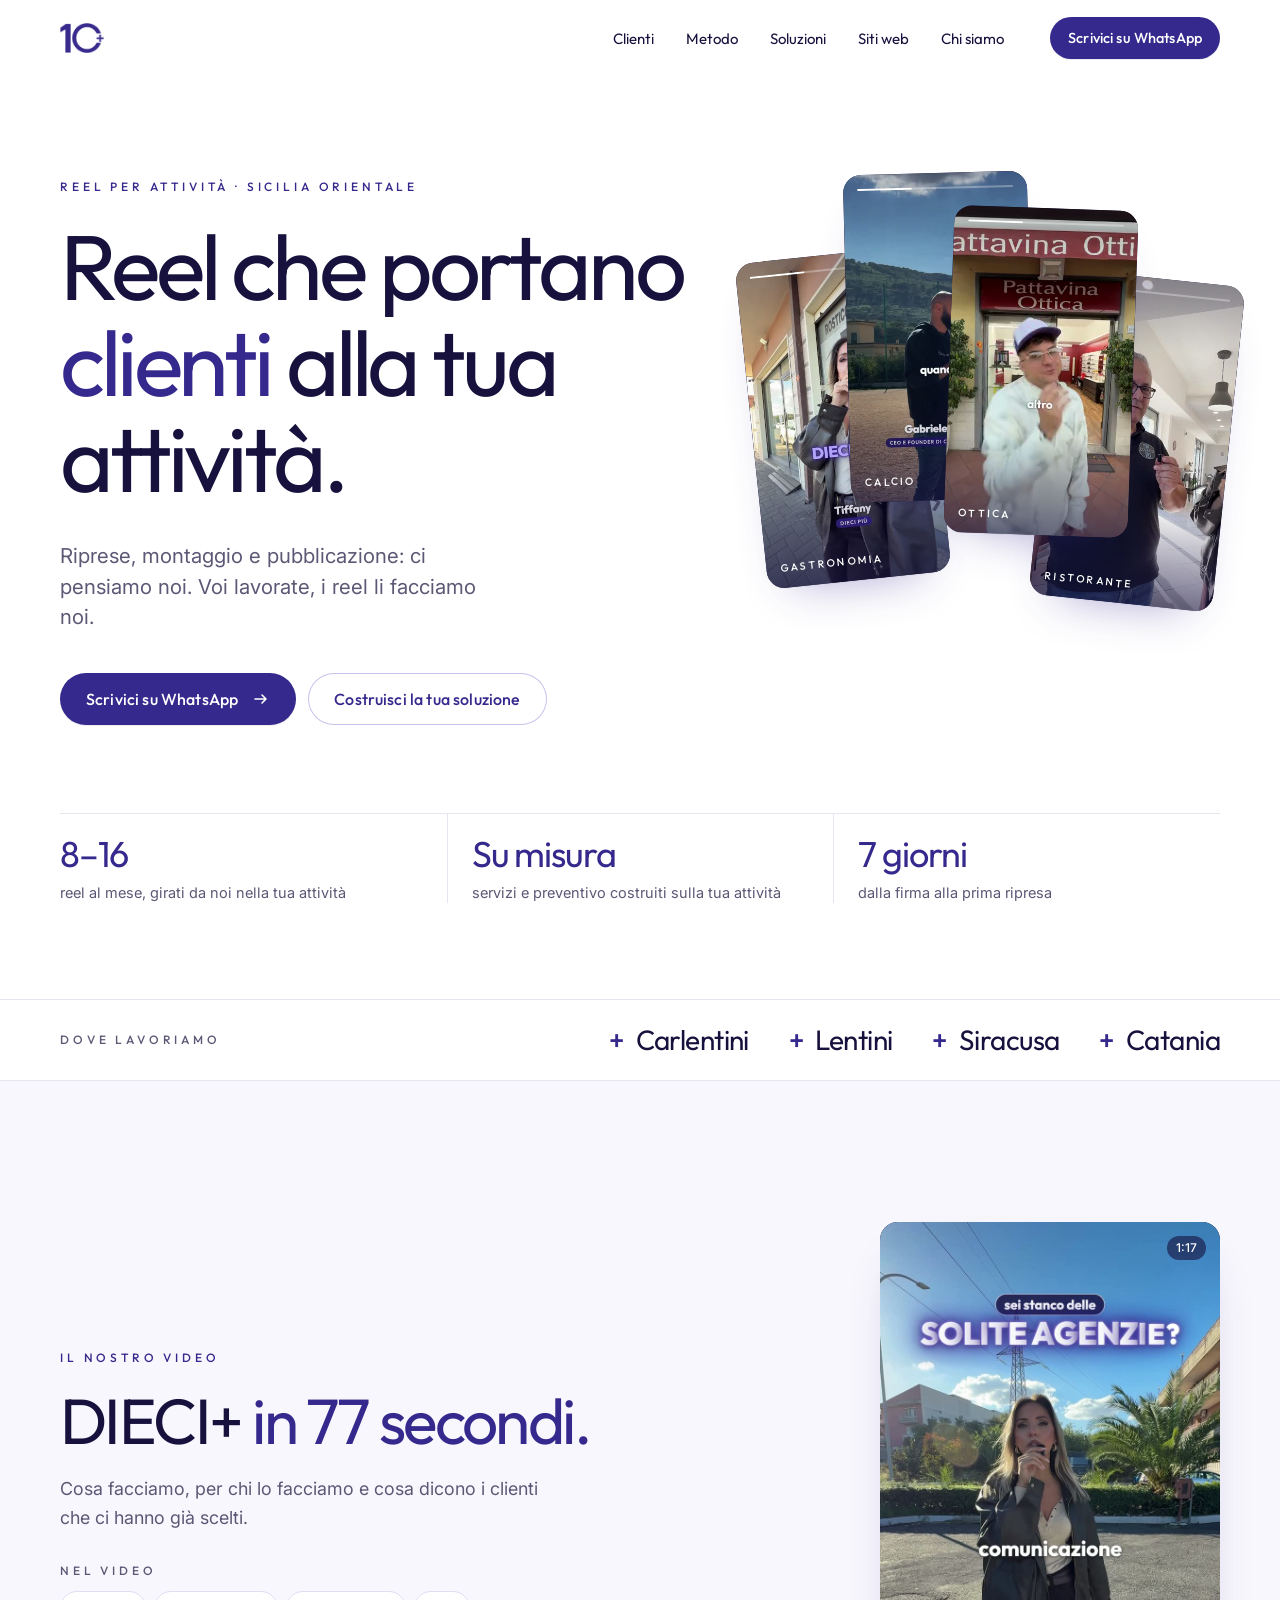
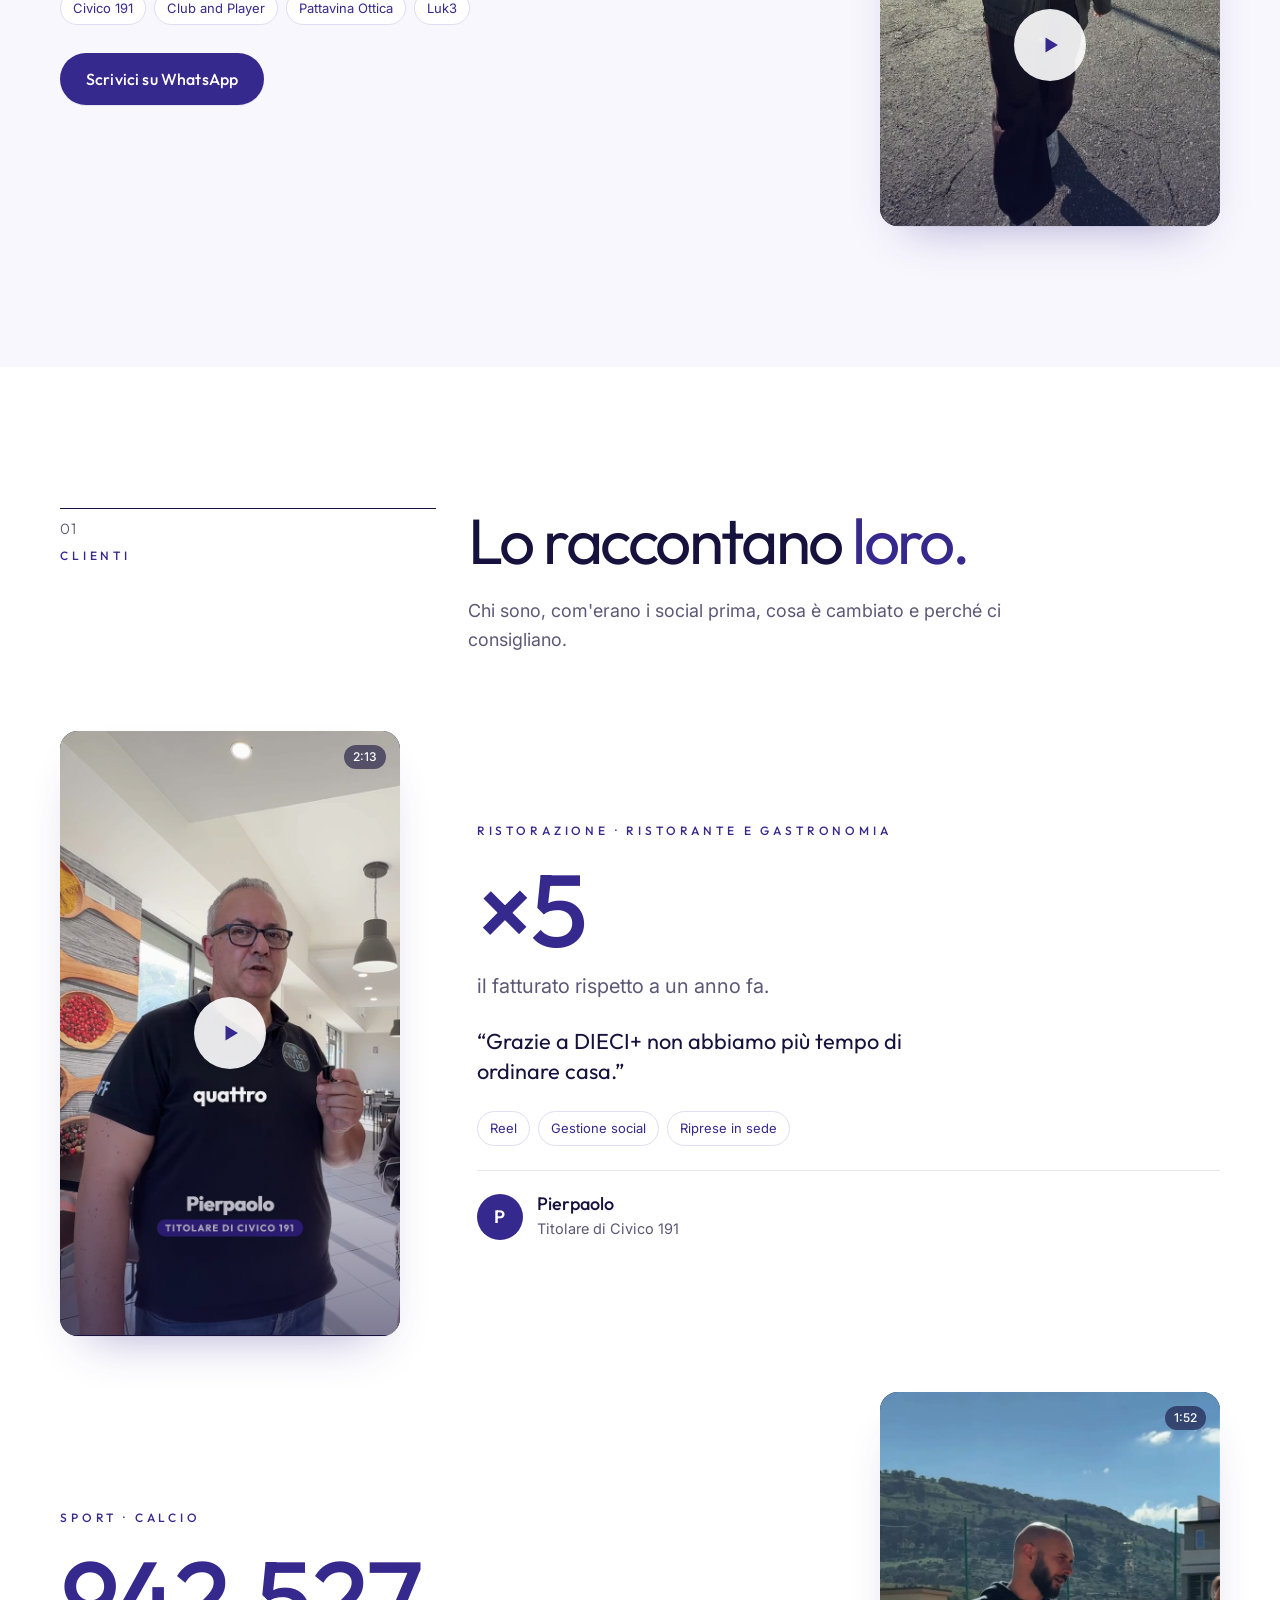
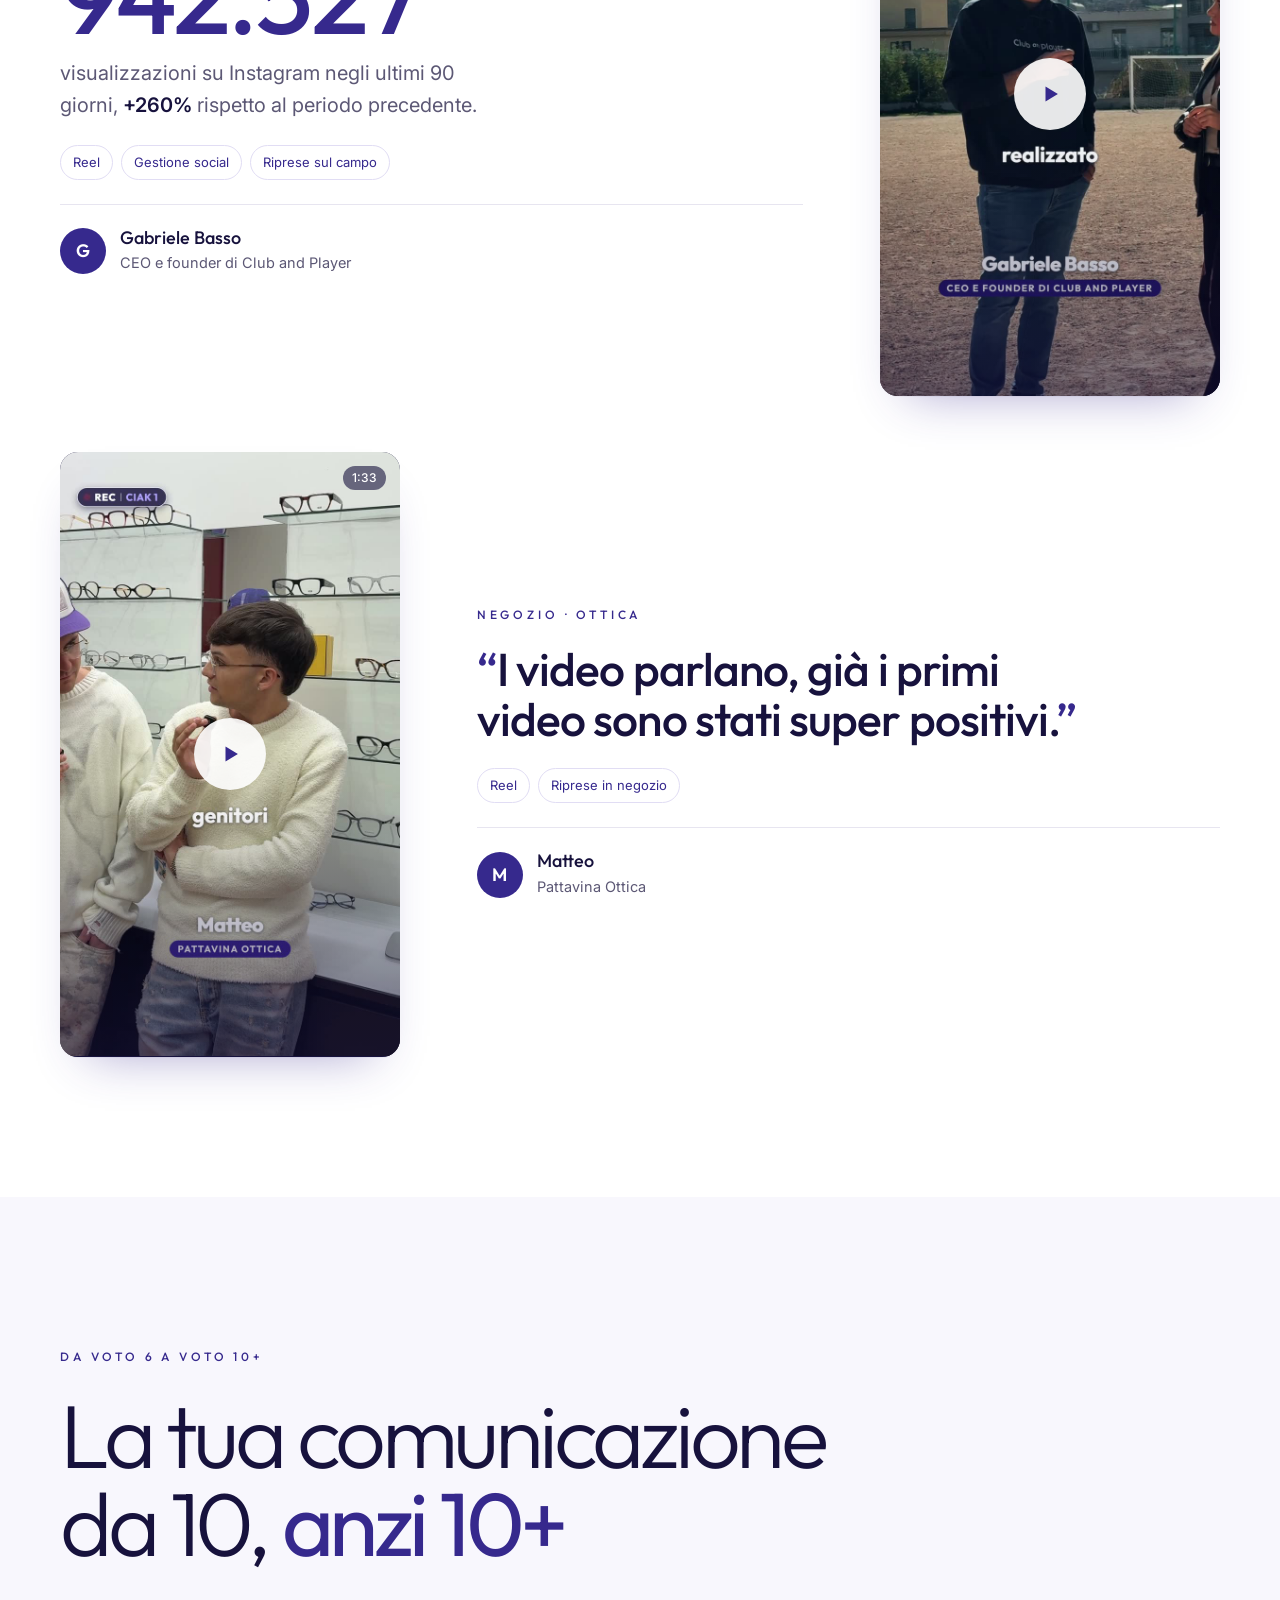
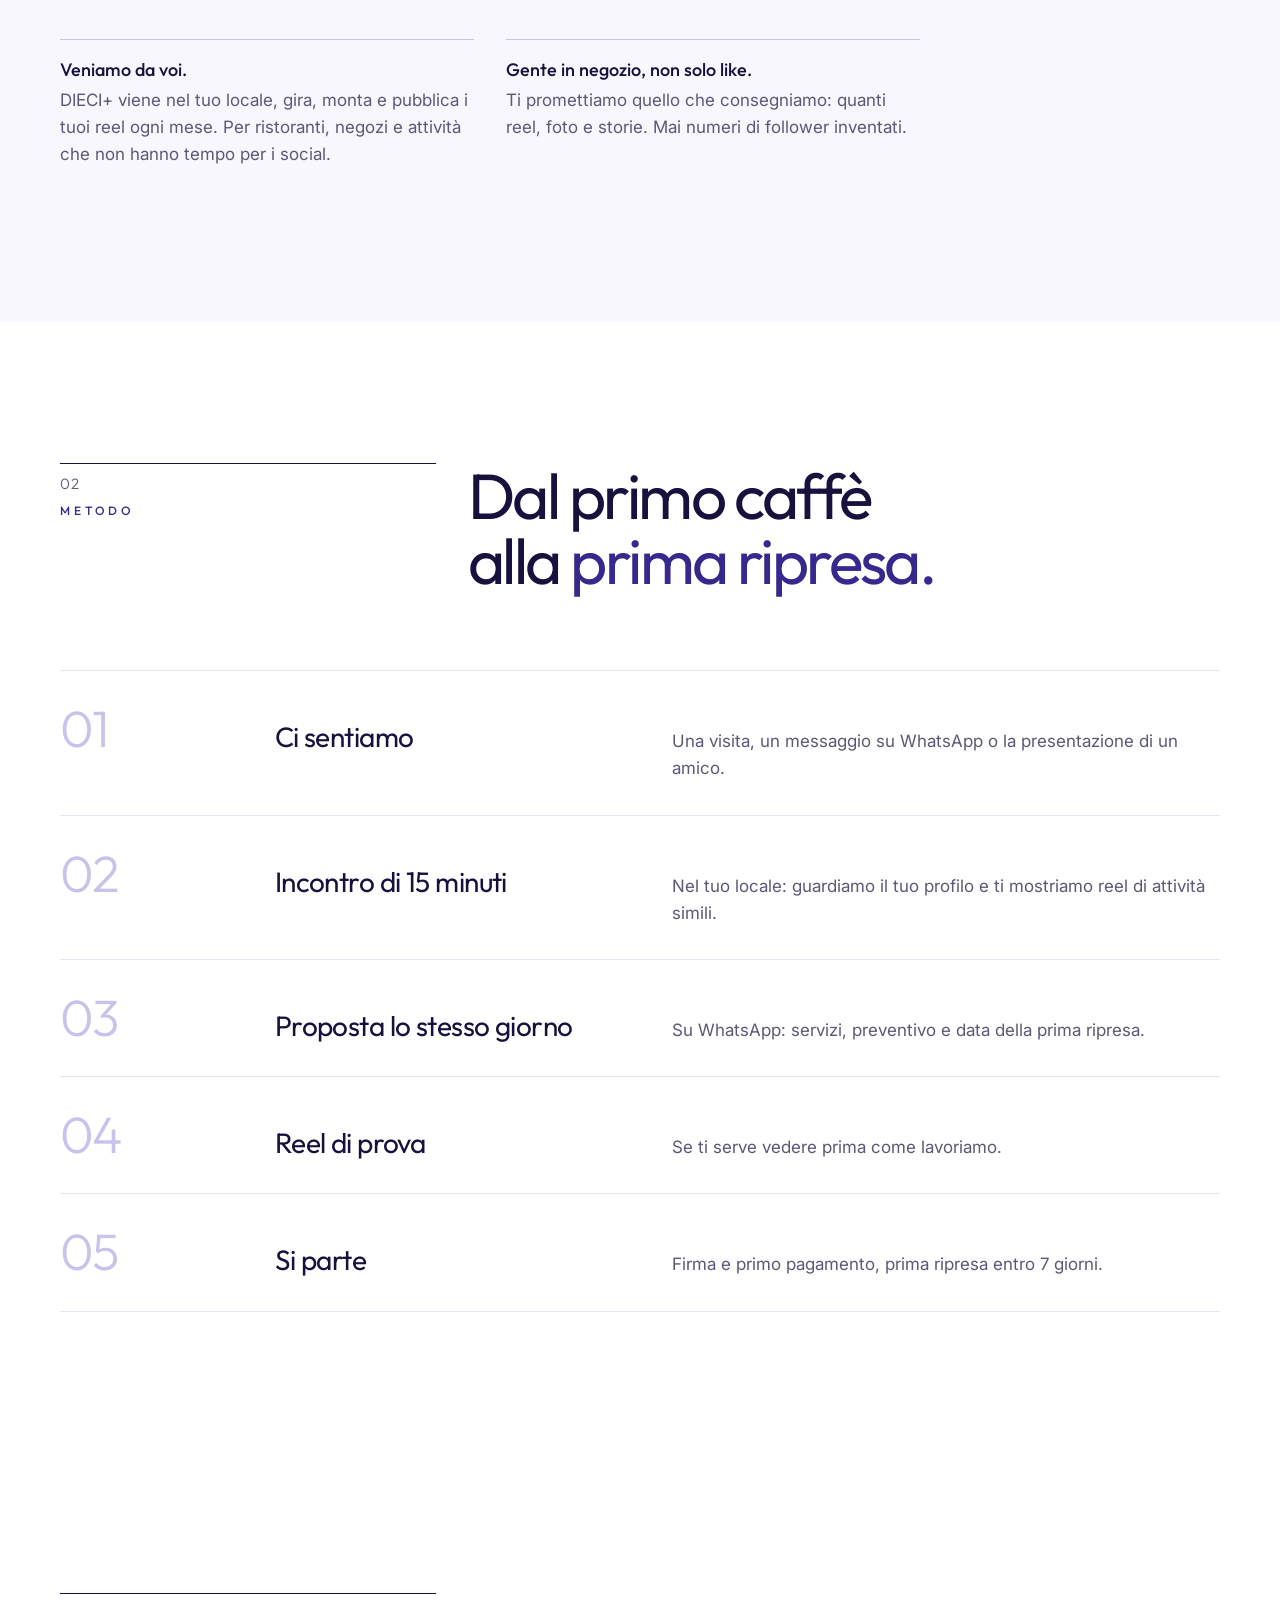
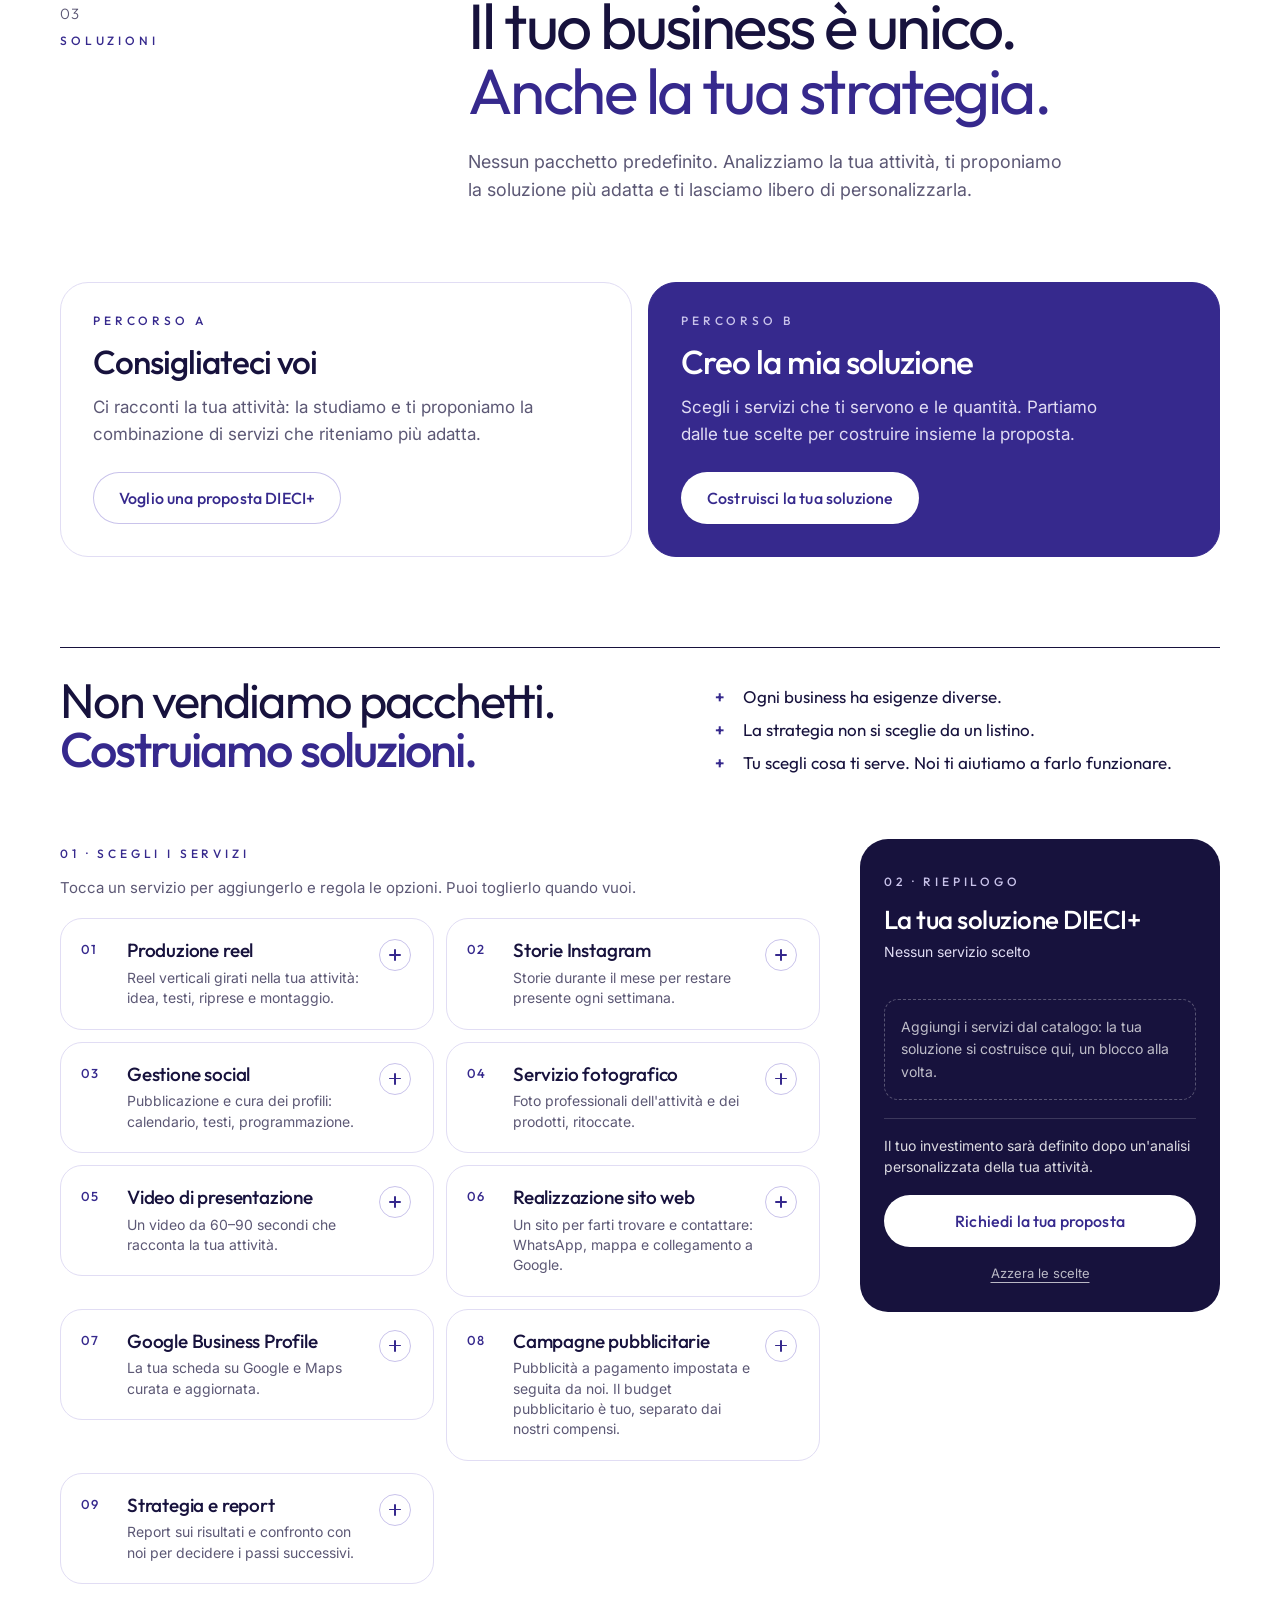
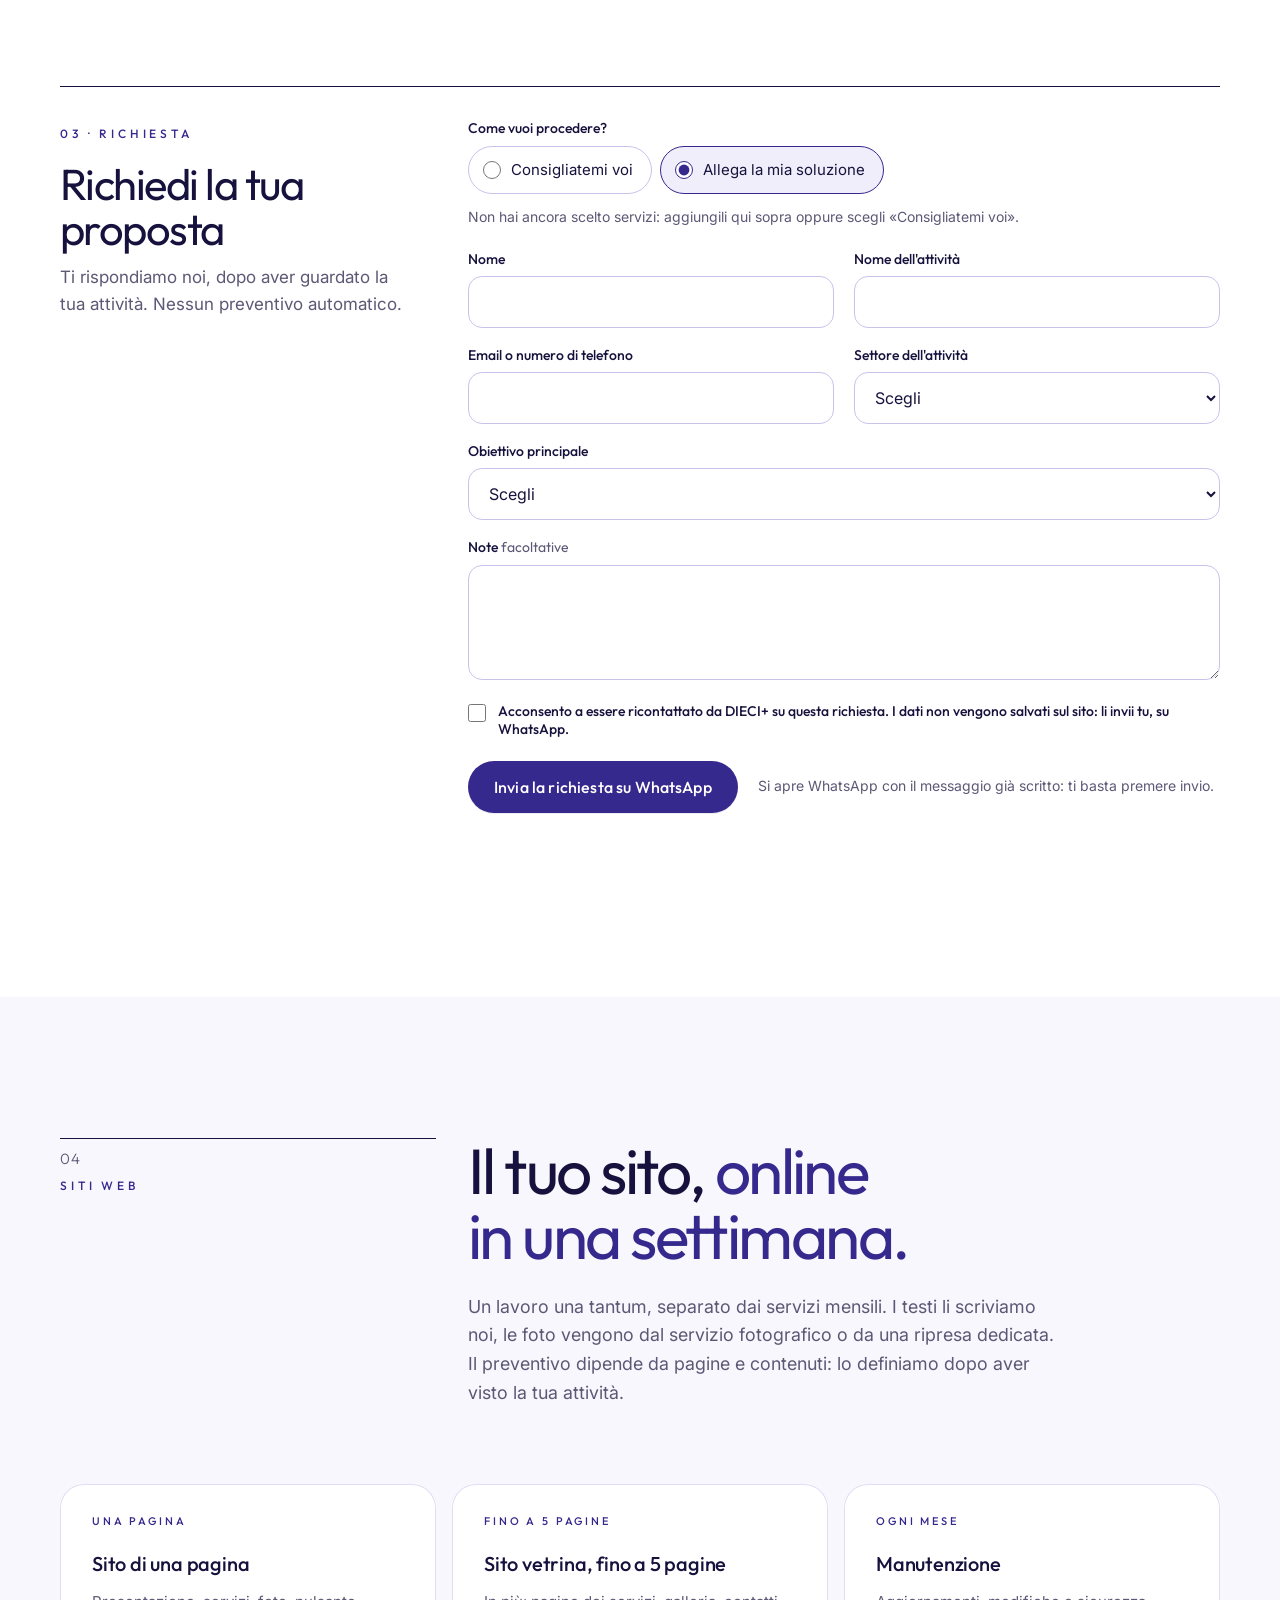
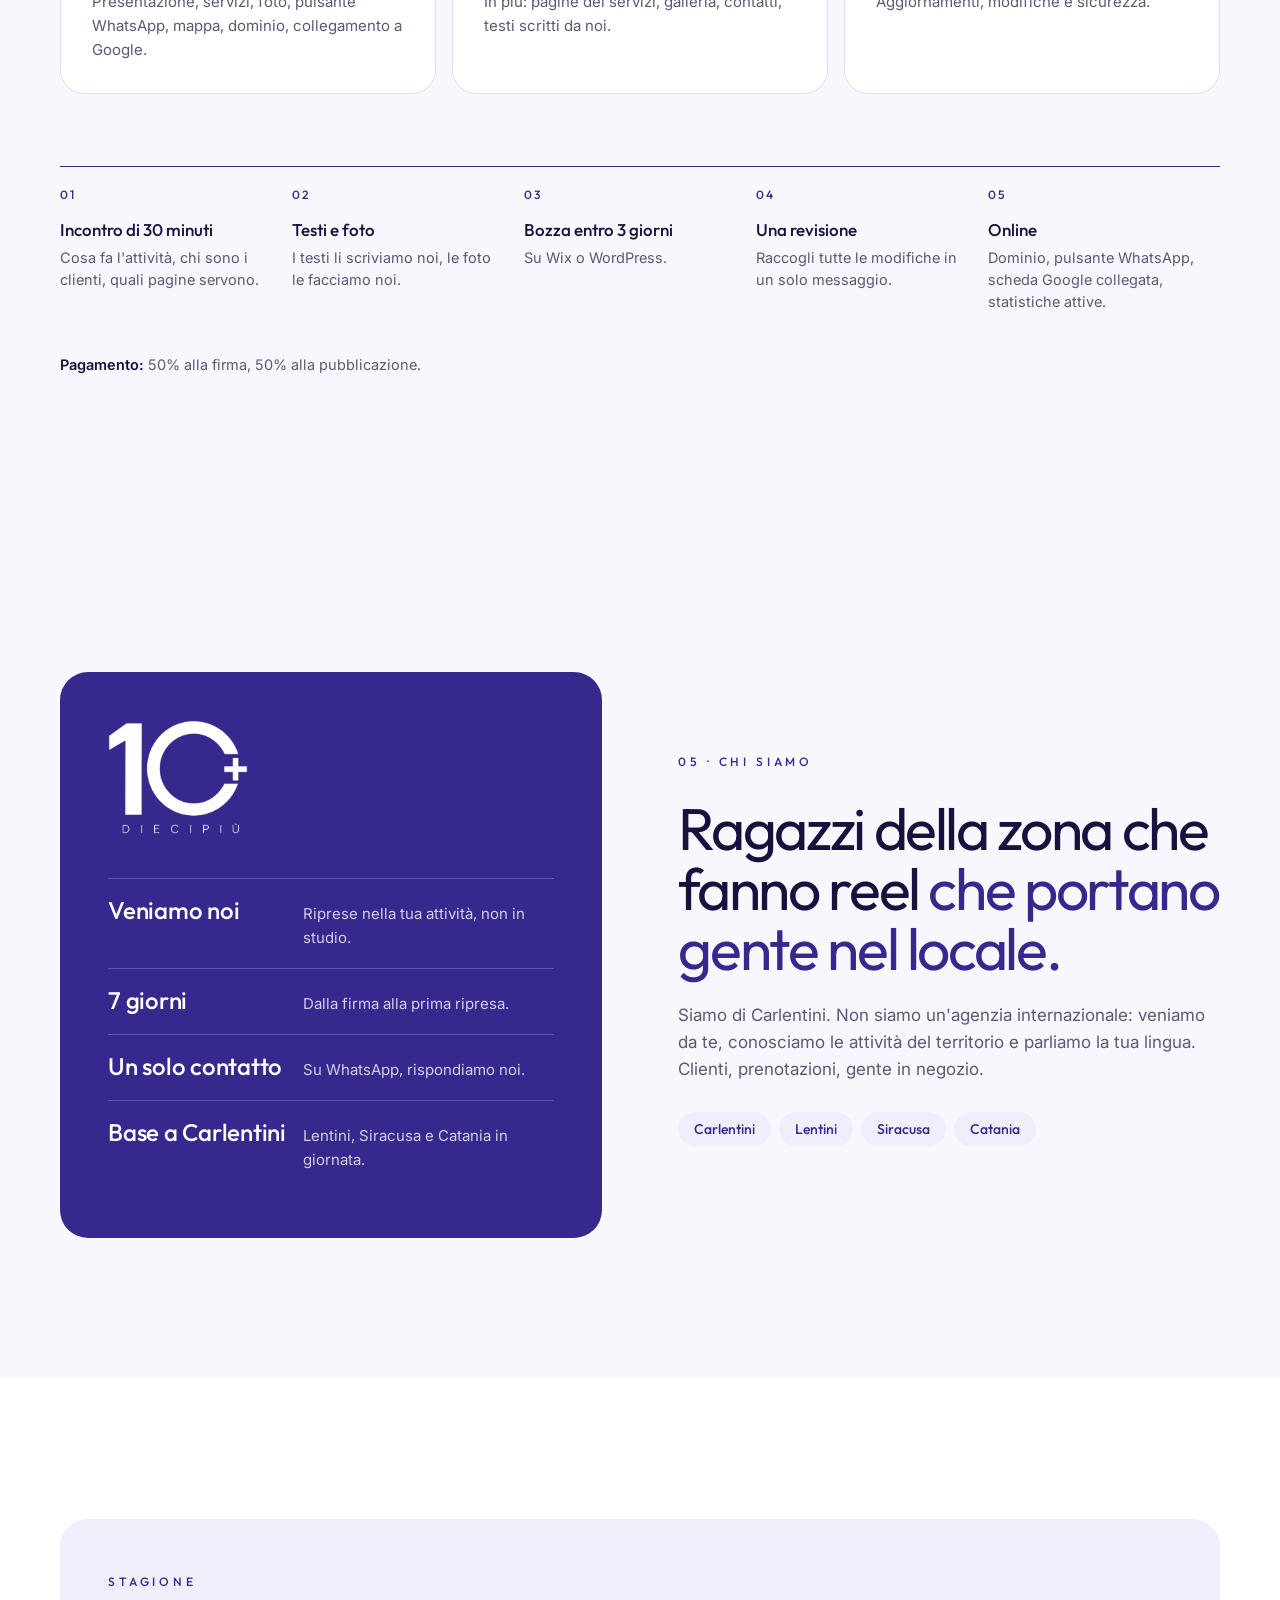
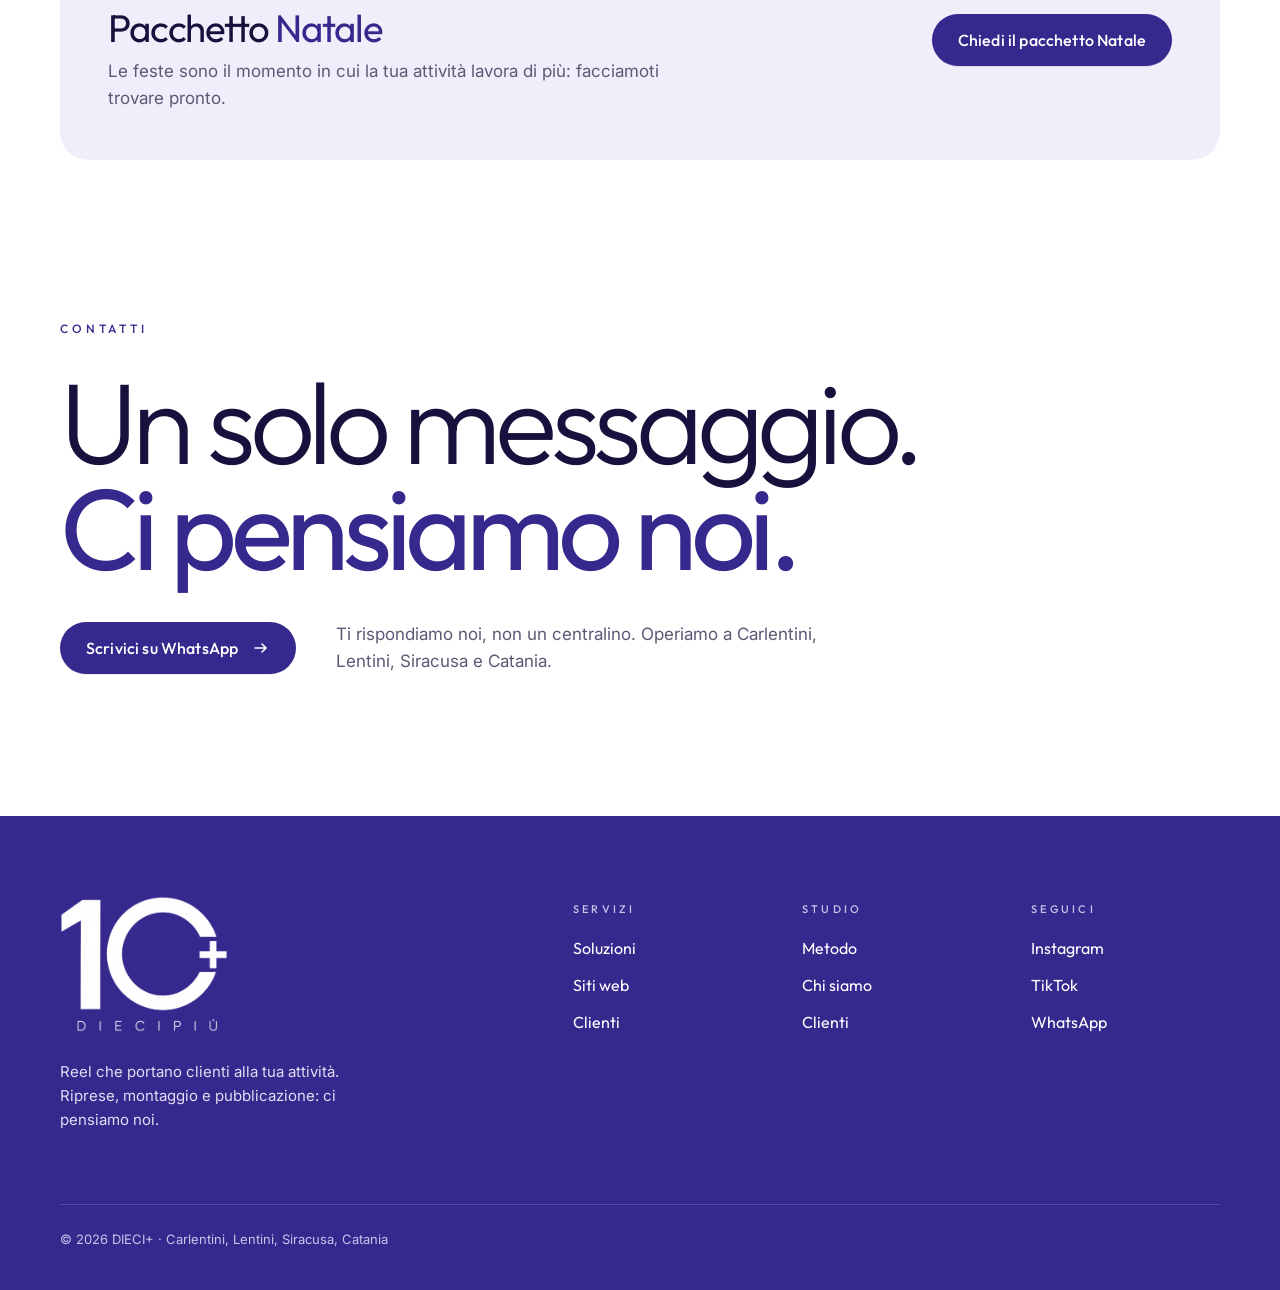
==== commit 223587c3: "Add files via upload" ====
--- a/index.html
+++ b/index.html
@@ -4,7 +4,7 @@
 <meta charset="utf-8">
 <meta name="viewport" content="width=device-width, initial-scale=1, viewport-fit=cover">
 <title>DIECI+ · Reel che portano clienti alla tua attività</title>
-<meta name="description" content="DIECI+ gira, monta e pubblica i reel della tua attività ogni mese. Pacchetti da 500 € al mese a Carlentini, Lentini, Siracusa e Catania.">
+<meta name="description" content="DIECI+ gira, monta e pubblica i reel della tua attività ogni mese. Soluzioni su misura a Carlentini, Lentini, Siracusa e Catania.">
 <meta name="theme-color" content="#36298D">
 
 <link rel="icon" href="favicon.ico" sizes="any">
@@ -36,7 +36,7 @@
     <ul class="nav-links">
       <li><a href="#clienti">Clienti</a></li>
       <li><a href="#metodo">Metodo</a></li>
-      <li><a href="#pacchetti">Pacchetti</a></li>
+      <li><a href="#soluzioni">Soluzioni</a></li>
       <li><a href="#siti">Siti web</a></li>
       <li><a href="#chi-siamo">Chi siamo</a></li>
     </ul>
@@ -48,7 +48,7 @@
   <ol>
     <li><a href="#clienti">Clienti</a></li>
     <li><a href="#metodo">Metodo</a></li>
-    <li><a href="#pacchetti">Pacchetti</a></li>
+    <li><a href="#soluzioni">Soluzioni</a></li>
     <li><a href="#siti">Siti web</a></li>
     <li><a href="#chi-siamo">Chi siamo</a></li>
   </ol>
@@ -82,7 +82,7 @@
         <a class="btn btn-primary" data-wa href="#contatti">Scrivici su WhatsApp
           <span class="arrow" aria-hidden="true"><svg viewBox="0 0 18 18"><path d="M3 9h11m-4-4 4 4-4 4" fill="none" stroke="currentColor" stroke-width="1.6" stroke-linecap="round" stroke-linejoin="round"/></svg><svg viewBox="0 0 18 18"><path d="M3 9h11m-4-4 4 4-4 4" fill="none" stroke="currentColor" stroke-width="1.6" stroke-linecap="round" stroke-linejoin="round"/></svg></span>
         </a>
-        <a class="btn btn-ghost" href="#pacchetti">Vedi i pacchetti</a>
+        <a class="btn btn-ghost" href="#soluzioni">Costruisci la tua soluzione</a>
       </div>
     </div>
 
@@ -96,7 +96,7 @@
 
   <div class="hero-facts" data-reveal style="--d:.6s">
     <div><b>8–16</b><span>reel al mese, girati da noi nella tua attività</span></div>
-    <div><b>da 500 €</b><span>al mese, con prezzi chiari e scritti qui sotto</span></div>
+    <div><b>Su misura</b><span>servizi e preventivo costruiti sulla tua attività</span></div>
     <div><b>7 giorni</b><span>dalla firma alla prima ripresa</span></div>
   </div>
 </section>
@@ -253,87 +253,154 @@
     <ol class="steps">
       <li data-reveal><b>Ci sentiamo</b><span>Una visita, un messaggio su WhatsApp o la presentazione di un amico.</span></li>
       <li data-reveal><b>Incontro di 15 minuti</b><span>Nel tuo locale: guardiamo il tuo profilo e ti mostriamo reel di attività simili.</span></li>
-      <li data-reveal><b>Proposta lo stesso giorno</b><span>Su WhatsApp: pacchetto, prezzo, data della prima ripresa.</span></li>
+      <li data-reveal><b>Proposta lo stesso giorno</b><span>Su WhatsApp: servizi, preventivo e data della prima ripresa.</span></li>
       <li data-reveal><b>Reel di prova</b><span>Se ti serve vedere prima come lavoriamo.</span></li>
       <li data-reveal><b>Si parte</b><span>Firma e primo pagamento, prima ripresa entro 7 giorni.</span></li>
     </ol>
   </div>
 </section>
 
-<!-- ============================ PACCHETTI ============================ -->
-<section class="section" id="pacchetti" aria-labelledby="pacchetti-title">
+<!-- ============================ SOLUZIONI SU MISURA ============================ -->
+<!-- I servizi del configuratore sono in configuratore.js (CATALOGO_SERVIZI). -->
+<section class="section soluzioni" id="soluzioni" aria-labelledby="soluzioni-title">
   <div class="wrap">
     <div class="section-head">
-      <div class="index" data-reveal><span class="n">03</span><span class="label">Pacchetti</span></div>
+      <div class="index" data-reveal><span class="n">03</span><span class="label">Soluzioni</span></div>
       <div data-reveal style="--d:.1s">
-        <h2 id="pacchetti-title">Tre pacchetti. <em>Prezzi chiari.</em></h2>
-        <p>Scegli quanto vuoi essere presente: noi pensiamo a riprese, testi, montaggio e pubblicazione.</p>
-      </div>
-    </div>
-
-    <div class="plans">
-      <article class="plan" data-reveal>
-        <div class="plan-head"><h3 class="plan-name">Base</h3><span class="tagline">Per iniziare</span></div>
-        <p class="plan-desc">I reel della tua attività, ogni settimana.</p>
-        <div class="price"><b>500 €</b><span>/ mese</span></div>
-        <p class="terms">Minimo 3 mesi</p>
-        <ul>
-          <li class="key">8 reel al mese (2 a settimana)</li>
-          <li>Testi, riprese, montaggio</li>
-          <li>Pubblicazione su Instagram, Facebook e TikTok</li>
-          <li>Creazione o sistemazione delle pagine</li>
-          <li>1 mezza giornata di riprese al mese</li>
-          <li>Report mensile</li>
-        </ul>
-        <a class="btn btn-ghost" data-wa data-msg="Ciao DIECI+, vorrei informazioni sul pacchetto Base." href="#contatti">Scegli Base</a>
+        <h2 id="soluzioni-title">Il tuo business è unico. <em>Anche la tua strategia.</em></h2>
+        <p>Nessun pacchetto predefinito. Analizziamo la tua attività, ti proponiamo la soluzione più adatta e ti lasciamo libero di personalizzarla.</p>
+      </div>
+    </div>
+
+    <div class="sol-paths">
+      <article class="sol-path" data-reveal>
+        <span class="label">Percorso A</span>
+        <h3>Consigliateci voi</h3>
+        <p>Ci racconti la tua attività: la studiamo e ti proponiamo la combinazione di servizi che riteniamo più adatta.</p>
+        <button class="btn btn-ghost" type="button" data-path="a">Voglio una proposta DIECI+</button>
       </article>
-
-      <article class="plan featured" data-reveal style="--d:.1s">
-        <div class="plan-head"><h3 class="plan-name">Crescita</h3><span class="tagline">Consigliato</span></div>
-        <p class="plan-desc">Reel, storie, foto e Google: la tua attività sempre viva.</p>
-        <div class="price"><b>1.000 €</b><span>/ mese</span></div>
-        <p class="terms">Minimo 3 mesi</p>
-        <ul>
-          <li class="key">10 reel al mese</li>
-          <li class="key">4 storie a settimana</li>
-          <li>Risposte a commenti e messaggi</li>
-          <li class="key">Servizio fotografico mensile: 20 foto ritoccate</li>
-          <li>4 post foto o caroselli al mese</li>
-          <li>Scheda Google: foto, post, risposte alle recensioni</li>
-          <li>2 mezze giornate di riprese</li>
-          <li>Report + call di 30 minuti</li>
-        </ul>
-        <a class="btn btn-primary" data-wa data-msg="Ciao DIECI+, vorrei informazioni sul pacchetto Crescita." href="#contatti">Scegli Crescita
-          <span class="arrow" aria-hidden="true"><svg viewBox="0 0 18 18"><path d="M3 9h11m-4-4 4 4-4 4" fill="none" stroke="currentColor" stroke-width="1.6" stroke-linecap="round" stroke-linejoin="round"/></svg><svg viewBox="0 0 18 18"><path d="M3 9h11m-4-4 4 4-4 4" fill="none" stroke="currentColor" stroke-width="1.6" stroke-linecap="round" stroke-linejoin="round"/></svg></span>
-        </a>
+      <article class="sol-path sol-path-b" data-reveal style="--d:.1s">
+        <span class="label">Percorso B</span>
+        <h3>Creo la mia soluzione</h3>
+        <p>Scegli i servizi che ti servono e le quantità. Partiamo dalle tue scelte per costruire insieme la proposta.</p>
+        <button class="btn btn-primary" type="button" data-path="b">Costruisci la tua soluzione</button>
       </article>
-
-      <article class="plan" data-reveal style="--d:.2s">
-        <div class="plan-head"><h3 class="plan-name">Completo</h3><span class="tagline">Tutto incluso</span></div>
-        <p class="plan-desc">Contenuti ogni giorno, il titolare in video e la pubblicità.</p>
-        <div class="price"><b>2.000 €</b><span>/ mese</span></div>
-        <p class="terms">Minimo 6 mesi</p>
-        <ul>
-          <li class="key">16 reel al mese (4 a settimana), anche su YouTube Shorts</li>
-          <li>1 storia al giorno</li>
-          <li>Commenti e messaggi con risposta entro 24 ore</li>
-          <li>2 servizi fotografici: 40 foto</li>
-          <li>8 post foto o caroselli</li>
-          <li class="key">1 video di presentazione al mese (60–90 secondi)</li>
-          <li class="key">Il titolare in video, con testi scritti per lui</li>
-          <li class="key">Pubblicità a pagamento su Meta (budget del cliente a parte)</li>
-          <li>Scheda Google e recensioni</li>
-          <li>Strategia mensile + incontro di 1 ora</li>
-        </ul>
-        <a class="btn btn-ghost" data-wa data-msg="Ciao DIECI+, vorrei informazioni sul pacchetto Completo." href="#contatti">Scegli Completo</a>
-      </article>
-    </div>
-
-    <div class="plans-notes">
-      <p data-reveal><b>Pagamento anticipato</b> a inizio mese.</p>
-      <p data-reveal style="--d:.1s"><b>6 mesi in anticipo?</b> Un mese è gratis.</p>
-      <p data-reveal style="--d:.2s"><b>Il sito è a parte:</b> con Crescita o Completo hai il 20% di sconto.</p>
-    </div>
+    </div>
+
+    <div class="sol-claims" data-reveal>
+      <p class="sol-claim">Non vendiamo pacchetti. <b>Costruiamo soluzioni.</b></p>
+      <ul>
+        <li>Ogni business ha esigenze diverse.</li>
+        <li>La strategia non si sceglie da un listino.</li>
+        <li>Tu scegli cosa ti serve. Noi ti aiutiamo a farlo funzionare.</li>
+      </ul>
+    </div>
+
+    <div class="sol-builder" id="costruisci">
+      <div class="sol-catalog-wrap">
+        <div class="sol-step"><span class="label">01 · Scegli i servizi</span><p>Tocca un servizio per aggiungerlo e regola le opzioni. Puoi toglierlo quando vuoi.</p></div>
+        <div class="sol-catalog" data-catalogo></div>
+        <noscript><p class="sol-noscript">Per costruire la tua soluzione serve JavaScript attivo. Puoi comunque scriverci dai contatti in fondo alla pagina.</p></noscript>
+      </div>
+
+      <aside class="sol-summary" aria-labelledby="sol-sum-title">
+        <div class="sol-summary-in">
+          <span class="label">02 · Riepilogo</span>
+          <h3 id="sol-sum-title">La tua soluzione DIECI+</h3>
+          <p class="sol-count" data-count aria-live="polite">Nessun servizio scelto</p>
+          <ol class="sol-stack" data-stack aria-label="Servizi scelti"></ol>
+          <p class="sol-empty" data-empty>Aggiungi i servizi dal catalogo: la tua soluzione si costruisce qui, un blocco alla volta.</p>
+          <p class="sol-note">Il tuo investimento sarà definito dopo un'analisi personalizzata della tua attività.</p>
+          <button class="btn btn-primary sol-cta" type="button" data-to-form>Richiedi la tua proposta</button>
+          <button class="sol-reset" type="button" data-reset>Azzera le scelte</button>
+        </div>
+      </aside>
+
+      <div class="sol-bar" data-bar aria-hidden="true">
+        <span data-count>Nessun servizio scelto</span>
+        <button class="btn btn-primary btn-sm" type="button" data-to-form tabindex="-1">Richiedi la proposta</button>
+      </div>
+    </div>
+
+    <form class="sol-form" id="richiesta" novalidate aria-labelledby="sol-form-title">
+      <div class="sol-form-head">
+        <span class="label">03 · Richiesta</span>
+        <h3 id="sol-form-title">Richiedi la tua proposta</h3>
+        <p>Ti rispondiamo noi, dopo aver guardato la tua attività. Nessun preventivo automatico.</p>
+      </div>
+
+      <fieldset class="sol-field sol-mode">
+        <legend>Come vuoi procedere?</legend>
+        <div class="sol-radios">
+          <label><input type="radio" name="percorso" value="a"> <span>Consigliatemi voi</span></label>
+          <label><input type="radio" name="percorso" value="b" checked> <span>Allega la mia soluzione</span></label>
+        </div>
+        <p class="sol-attach" data-attach></p>
+        <p class="field-err" data-err="percorso" hidden></p>
+      </fieldset>
+
+      <div class="sol-grid">
+        <div class="sol-field">
+          <label for="f-nome">Nome</label>
+          <input id="f-nome" name="nome" type="text" autocomplete="name" required aria-describedby="e-nome">
+          <p class="field-err" id="e-nome" data-err="nome" hidden></p>
+        </div>
+        <div class="sol-field">
+          <label for="f-attivita">Nome dell'attività</label>
+          <input id="f-attivita" name="attivita" type="text" autocomplete="organization" required aria-describedby="e-attivita">
+          <p class="field-err" id="e-attivita" data-err="attivita" hidden></p>
+        </div>
+        <div class="sol-field">
+          <label for="f-contatto">Email o numero di telefono</label>
+          <input id="f-contatto" name="contatto" type="text" autocomplete="email" required aria-describedby="e-contatto">
+          <p class="field-err" id="e-contatto" data-err="contatto" hidden></p>
+        </div>
+        <div class="sol-field">
+          <label for="f-settore">Settore dell'attività</label>
+          <select id="f-settore" name="settore" required aria-describedby="e-settore">
+            <option value="">Scegli</option>
+            <option>Ristorazione</option>
+            <option>Negozio</option>
+            <option>Bellezza e benessere</option>
+            <option>Sport e fitness</option>
+            <option>Immobiliare o auto</option>
+            <option>Agroalimentare</option>
+            <option>Eventi e spettacolo</option>
+            <option>Startup</option>
+            <option>Altro</option>
+          </select>
+          <p class="field-err" id="e-settore" data-err="settore" hidden></p>
+        </div>
+        <div class="sol-field sol-wide">
+          <label for="f-obiettivo">Obiettivo principale</label>
+          <select id="f-obiettivo" name="obiettivo" required aria-describedby="e-obiettivo">
+            <option value="">Scegli</option>
+            <option>Farmi conoscere in zona</option>
+            <option>Portare più clienti nella mia attività</option>
+            <option>Lanciare una nuova attività</option>
+            <option>Curare l'immagine online</option>
+            <option>Avere un sito web</option>
+            <option>Altro</option>
+          </select>
+          <p class="field-err" id="e-obiettivo" data-err="obiettivo" hidden></p>
+        </div>
+        <div class="sol-field sol-wide">
+          <label for="f-note">Note <span class="opt-tag">facoltative</span></label>
+          <textarea id="f-note" name="note" rows="4"></textarea>
+        </div>
+      </div>
+
+      <div class="sol-field sol-consent">
+        <label class="sol-check"><input type="checkbox" name="consenso" required aria-describedby="e-consenso"> <span>Acconsento a essere ricontattato da DIECI+ su questa richiesta. I dati non vengono salvati sul sito: li invii tu, su WhatsApp.</span></label>
+        <p class="field-err" id="e-consenso" data-err="consenso" hidden></p>
+      </div>
+
+      <div class="sol-send">
+        <button class="btn btn-primary" type="submit">Invia la richiesta su WhatsApp</button>
+        <p class="sol-send-note">Si apre WhatsApp con il messaggio già scritto: ti basta premere invio.</p>
+      </div>
+      <p class="form-status" data-status role="status" tabindex="-1" hidden></p>
+    </form>
   </div>
 </section>
 
@@ -344,26 +411,23 @@
       <div class="index" data-reveal><span class="n">04</span><span class="label">Siti web</span></div>
       <div data-reveal style="--d:.1s">
         <h2 id="siti-title">Il tuo sito, <em>online in una settimana.</em></h2>
-        <p>Un lavoro una tantum, sempre separato dai pacchetti. I testi li scriviamo noi, le foto vengono dal servizio fotografico o da una ripresa dedicata.</p>
+        <p>Un lavoro una tantum, separato dai servizi mensili. I testi li scriviamo noi, le foto vengono dal servizio fotografico o da una ripresa dedicata. Il preventivo dipende da pagine e contenuti: lo definiamo dopo aver visto la tua attività.</p>
       </div>
     </div>
 
     <div class="sites">
       <article class="site-card" data-reveal>
-        <span class="from">Da</span>
-        <div class="amount">690 €</div>
+        <span class="from">Una pagina</span>
         <h3>Sito di una pagina</h3>
         <p>Presentazione, servizi, foto, pulsante WhatsApp, mappa, dominio, collegamento a Google.</p>
       </article>
       <article class="site-card" data-reveal style="--d:.1s">
-        <span class="from">Da</span>
-        <div class="amount">1.290 €</div>
+        <span class="from">Fino a 5 pagine</span>
         <h3>Sito vetrina, fino a 5 pagine</h3>
         <p>In più: pagine dei servizi, galleria, contatti, testi scritti da noi.</p>
       </article>
       <article class="site-card" data-reveal style="--d:.2s">
         <span class="from">Ogni mese</span>
-        <div class="amount">49 € <small>/ mese</small></div>
         <h3>Manutenzione</h3>
         <p>Aggiornamenti, modifiche e sicurezza.</p>
       </article>
@@ -376,7 +440,7 @@
       <li><b>Una revisione</b><span>Raccogli tutte le modifiche in un solo messaggio.</span></li>
       <li><b>Online</b><span>Dominio, pulsante WhatsApp, scheda Google collegata, statistiche attive.</span></li>
     </ol>
-    <p class="sites-notes" data-reveal><b>20% di sconto</b> sul sito per chi ha il Crescita o il Completo · 50% alla firma, 50% alla pubblicazione.</p>
+    <p class="sites-notes" data-reveal><b>Pagamento:</b> 50% alla firma, 50% alla pubblicazione.</p>
   </div>
 </section>
 
@@ -408,7 +472,7 @@
     <div class="season" data-reveal>
       <div>
         <span class="label">Stagione</span>
-        <h3>Pacchetto Natale <b>490 €</b></h3>
+        <h3>Pacchetto <b>Natale</b></h3>
         <p>Le feste sono il momento in cui la tua attività lavora di più: facciamoti trovare pronto.</p>
       </div>
       <a class="btn btn-primary" data-wa data-msg="Ciao DIECI+, vorrei informazioni sul pacchetto Natale." href="#contatti">Chiedi il pacchetto Natale</a>
@@ -439,7 +503,7 @@
       </div>
       <div>
         <h4>Servizi</h4>
-        <ul><li><a href="#pacchetti">Pacchetti</a></li><li><a href="#siti">Siti web</a></li><li><a href="#clienti">Clienti</a></li></ul>
+        <ul><li><a href="#soluzioni">Soluzioni</a></li><li><a href="#siti">Siti web</a></li><li><a href="#clienti">Clienti</a></li></ul>
       </div>
       <div>
         <h4>Studio</h4>
@@ -475,5 +539,6 @@
 
 <script src="main.js" defer></script>
 <script src="mobile.js" defer></script>
+<script src="configuratore.js" defer></script>
 </body>
 </html>
--- a/styles.css
+++ b/styles.css
@@ -282,45 +282,148 @@
 @media (max-width: 640px) { .manifesto .pair { grid-template-columns: minmax(0,1fr); margin-top: 48px; } }
 
 /* --------------------------------------------------------------------------
-   Pacchetti
-   -------------------------------------------------------------------------- */
-.plans { display: grid; grid-template-columns: repeat(3, minmax(0, 1fr)); border-top: 1px solid var(--testo); }
-.plan { position: relative; display: flex; flex-direction: column; padding: 36px 32px 40px; }
-.plan + .plan { border-left: 1px solid var(--linea); }
-.plan.featured { background: var(--viola); color: var(--bianco); border-left-color: transparent; border-radius: 0 0 24px 24px; }
-.plan.featured + .plan { border-left-color: transparent; }
-.plan-head { display: flex; justify-content: space-between; align-items: baseline; gap: 12px; }
-.plan-name { font: 400 28px/1 var(--display); letter-spacing: -.02em; margin: 0; }
-.plan .tagline { white-space: nowrap; font: 500 10.5px/1 var(--display); letter-spacing: .26em; text-transform: uppercase; color: var(--viola); }
-.plan.featured .tagline { color: var(--lavanda-300); }
-.plan-desc { font-size: 15px; color: var(--testo-2); margin: 14px 0 0; min-height: 3em; }
-.plan.featured .plan-desc { color: var(--lavanda-200); }
-.price { display: flex; flex-wrap: wrap; align-items: baseline; gap: 4px 8px; margin: 32px 0 6px; }
-.price b { font: 300 clamp(48px, 5vw, 80px)/.9 var(--display); letter-spacing: -.05em; font-variant-numeric: tabular-nums; white-space: nowrap; }
-.price span { font: 400 16px/1 var(--display); color: var(--testo-2); }
-.plan.featured .price span { color: var(--lavanda-200); }
-.terms { font-size: 13.5px; color: var(--testo-2); margin: 0 0 28px; }
-.plan.featured .terms { color: var(--lavanda-200); }
-.plan ul { list-style: none; margin: 0 0 36px; padding: 0; display: grid; gap: 0; }
-.plan li { display: grid; grid-template-columns: 18px minmax(0, 1fr); gap: 12px; padding: 11px 0; border-top: 1px solid var(--linea); font-size: 15px; line-height: 1.45; }
-.plan.featured li { border-top-color: rgba(255,255,255,.14); }
-.plan li::before { content: "+"; font: 500 16px/1.35 var(--display); color: var(--viola); }
-.plan.featured li::before { color: var(--lavanda-300); }
-.plan li.key { font-weight: 600; }
-.plan .btn { margin-top: auto; align-self: flex-start; }
-.plan.featured .btn-primary { background: var(--bianco); color: var(--viola); }
-.plan.featured .btn-primary::before { background: var(--lavanda-100); }
-.plan.featured .btn-primary:hover { box-shadow: 0 14px 30px -14px rgba(0,0,0,.5); }
-
-.plans-notes { display: grid; grid-template-columns: repeat(3, minmax(0,1fr)); gap: 32px; margin-top: 56px; }
-.plans-notes p { margin: 0; font-size: 15px; color: var(--testo-2); padding-left: 18px; border-left: 2px solid var(--viola); }
-.plans-notes b { color: var(--testo); font-weight: 600; }
+   Soluzioni su misura: percorsi, configuratore, riepilogo, richiesta
+   -------------------------------------------------------------------------- */
+.soluzioni { --errore: #B42318; }
+
+/* Percorsi A / B */
+.sol-paths { display: grid; grid-template-columns: repeat(2, minmax(0, 1fr)); gap: 16px; }
+.sol-path { display: flex; flex-direction: column; align-items: flex-start; gap: 14px; padding: 32px; border-radius: 28px; border: 1px solid var(--lavanda-200); background: var(--bianco); }
+.sol-path h3 { margin: 4px 0 0; font: 500 clamp(26px, 2.6vw, 34px)/1.05 var(--display); letter-spacing: -.03em; }
+.sol-path p { margin: 0 0 10px; color: var(--testo-2); max-width: 40ch; }
+.sol-path .btn { margin-top: auto; }
+.sol-path-b { background: var(--viola); border-color: var(--viola); color: var(--bianco); }
+.sol-path-b .label { color: var(--lavanda-300); }
+.sol-path-b p { color: var(--lavanda-200); }
+.sol-path-b .btn-primary { background: var(--bianco); color: var(--viola); }
+.sol-path-b .btn-primary::before { background: var(--lavanda-100); }
+
+/* Messaggi chiave */
+.sol-claims { display: grid; grid-template-columns: minmax(0, 6fr) minmax(0, 5fr); gap: 24px 48px; align-items: end; margin: clamp(56px, 7vw, 96px) 0 clamp(40px, 5vw, 64px); padding-top: 28px; border-top: 1px solid var(--testo); }
+.sol-claim { margin: 0; font: 400 clamp(32px, 3.8vw, 52px)/1.02 var(--display); letter-spacing: -.04em; text-wrap: balance; }
+.sol-claim b { font-weight: 500; color: var(--viola); }
+.sol-claims ul { list-style: none; margin: 0; padding: 0; display: grid; gap: 10px; }
+.sol-claims li { display: grid; grid-template-columns: 18px minmax(0, 1fr); gap: 10px; font: 400 17px/1.35 var(--display); }
+.sol-claims li::before { content: "+"; color: var(--viola); font-weight: 600; }
+
+/* Configuratore */
+.sol-builder { display: grid; grid-template-columns: minmax(0, 1fr) minmax(0, 360px); gap: 24px 40px; align-items: start; scroll-margin-top: 88px; }
+.sol-step { margin-bottom: 18px; }
+.sol-step p { margin: 10px 0 0; color: var(--testo-2); font-size: 15px; }
+.sol-catalog { display: grid; grid-template-columns: repeat(2, minmax(0, 1fr)); gap: 12px; align-items: start; }
+@media (max-width: 1100px) { .sol-catalog { grid-template-columns: minmax(0, 1fr); } }
+.sol-noscript { padding: 18px; border-radius: 16px; background: var(--lavanda-100); }
+
+.svc { border: 1px solid var(--lavanda-200); border-radius: 22px; background: var(--bianco); transition: border-color .35s var(--ease), box-shadow .35s var(--ease), background .35s var(--ease), transform .35s var(--ease); }
+.svc:hover { border-color: var(--lavanda-300); }
+.svc.on { border-color: var(--viola); box-shadow: 0 0 0 1px var(--viola), 0 18px 40px -28px rgba(54,41,141,.55); background: var(--lavanda-50); }
+.svc-toggle { width: 100%; display: grid; grid-template-columns: 34px minmax(0, 1fr) 34px; gap: 12px; align-items: start; padding: 20px; border: 0; background: none; text-align: left; font: inherit; color: inherit; cursor: pointer; border-radius: 22px; -webkit-tap-highlight-color: transparent; }
+.svc-toggle:focus-visible { outline: 2px solid var(--viola); outline-offset: 2px; }
+.svc-n { font: 500 13px/1.6 var(--display); letter-spacing: .06em; color: var(--viola); }
+.svc-name { display: block; font: 500 19px/1.2 var(--display); letter-spacing: -.01em; }
+.svc-desc { display: block; margin-top: 6px; font-size: 14px; line-height: 1.45; color: var(--testo-2); }
+.svc-mark { position: relative; width: 32px; height: 32px; border-radius: 50%; border: 1.5px solid var(--lavanda-300); transition: background .35s var(--ease), border-color .35s var(--ease), transform .45s var(--ease); }
+.svc-mark::before, .svc-mark::after { content: ""; position: absolute; left: 50%; top: 50%; background: var(--viola); border-radius: 2px; transition: all .4s var(--ease); }
+.svc-mark::before { width: 12px; height: 1.5px; margin: -.75px 0 0 -6px; }
+.svc-mark::after { width: 1.5px; height: 12px; margin: -6px 0 0 -.75px; }
+.svc.on .svc-mark { background: var(--viola); border-color: var(--viola); transform: rotate(360deg); }
+.svc.on .svc-mark::before { width: 10px; height: 5px; margin: -4px 0 0 -5px; background: transparent; border-left: 2px solid var(--bianco); border-bottom: 2px solid var(--bianco); border-radius: 0; transform: rotate(-45deg); }
+.svc.on .svc-mark::after { transform: scaleY(0); opacity: 0; }
+
+.svc-opts { display: grid; grid-template-rows: 0fr; transition: grid-template-rows .45s var(--ease); }
+.svc.on .svc-opts { grid-template-rows: 1fr; }
+.svc-opts-in { overflow: hidden; min-height: 0; }
+.opt { margin: 0 20px; padding: 14px 0; border-top: 1px solid var(--lavanda-200); }
+.opt:last-child { margin-bottom: 8px; }
+.opt-label { display: block; font: 500 13.5px/1.3 var(--display); color: var(--testo-2); }
+.opt-qty { display: flex; align-items: center; justify-content: space-between; gap: 12px; }
+.opt-chips .opt-label { margin-bottom: 10px; }
+.qty { display: inline-flex; align-items: center; border: 1px solid var(--lavanda-300); border-radius: 999px; background: var(--bianco); }
+.qty-btn { width: 44px; height: 44px; border: 0; border-radius: 50%; background: none; color: var(--viola); font: 400 22px/1 var(--display); cursor: pointer; transition: background .25s var(--ease); -webkit-tap-highlight-color: transparent; }
+.qty-btn:hover:not(:disabled) { background: var(--lavanda-100); }
+.qty-btn:disabled { opacity: .3; cursor: default; }
+.qty-val { min-width: 40px; text-align: center; font: 600 18px/1 var(--display); font-variant-numeric: tabular-nums; }
+.chips { display: flex; flex-wrap: wrap; gap: 8px; }
+.chip { min-height: 40px; padding: 8px 14px; border: 1px solid var(--lavanda-300); border-radius: 999px; background: var(--bianco); color: var(--testo); font: 400 14px/1.2 var(--testo-font); cursor: pointer; transition: background .25s var(--ease), color .25s var(--ease), border-color .25s var(--ease); -webkit-tap-highlight-color: transparent; }
+.chip[aria-pressed="true"], .chip[aria-checked="true"] { background: var(--viola); border-color: var(--viola); color: var(--bianco); }
+.switch { display: flex; align-items: center; gap: 12px; width: 100%; min-height: 40px; padding: 0; border: 0; background: none; text-align: left; font: 400 14.5px/1.35 var(--testo-font); color: var(--testo); cursor: pointer; }
+.switch-track { position: relative; flex: none; width: 42px; height: 26px; border-radius: 999px; background: var(--lavanda-200); transition: background .3s var(--ease); }
+.switch-dot { position: absolute; left: 3px; top: 3px; width: 20px; height: 20px; border-radius: 50%; background: var(--bianco); box-shadow: 0 1px 3px rgba(23,18,61,.25); transition: transform .3s var(--ease); }
+.switch[aria-checked="true"] .switch-track { background: var(--viola); }
+.switch[aria-checked="true"] .switch-dot { transform: translateX(16px); }
+
+/* Riepilogo */
+.sol-summary { position: sticky; top: 88px; }
+.sol-summary-in { background: var(--viola-notte); color: var(--bianco); border-radius: 28px; padding: 28px 24px 24px; }
+.sol-summary .label { color: var(--lavanda-300); }
+.sol-summary h3 { margin: 12px 0 6px; font: 500 26px/1.1 var(--display); letter-spacing: -.02em; }
+.sol-count { margin: 0; font-size: 14px; color: var(--lavanda-200); }
+.sol-stack { list-style: none; margin: 18px 0 0; padding: 0; display: grid; gap: 6px; }
+.blk { display: grid; grid-template-columns: 26px minmax(0, 1fr) 32px; gap: 8px; align-items: center; padding: 10px 8px 10px 12px; border-radius: 12px; background: rgba(255,255,255,.07); border-left: 3px solid var(--lavanda-300); }
+.blk-n { font: 500 12px/1 var(--display); color: var(--lavanda-300); }
+.blk-text b { display: block; font: 500 15px/1.25 var(--display); }
+.blk-text span { display: block; margin-top: 2px; font-size: 12.5px; line-height: 1.4; color: rgba(255,255,255,.72); }
+.blk-x { width: 32px; height: 32px; border-radius: 50%; border: 1px solid rgba(255,255,255,.22); background: none; color: var(--bianco); font: 400 18px/1 var(--display); cursor: pointer; transition: background .25s var(--ease); }
+.blk-x:hover { background: rgba(255,255,255,.12); }
+.blk-x:focus-visible { outline: 2px solid var(--bianco); outline-offset: 2px; }
+.sol-empty { margin: 18px 0 0; padding: 16px; border: 1px dashed rgba(255,255,255,.28); border-radius: 14px; font-size: 14px; color: rgba(255,255,255,.72); }
+.sol-note { margin: 18px 0; padding-top: 16px; border-top: 1px solid rgba(255,255,255,.16); font-size: 14px; line-height: 1.5; color: rgba(255,255,255,.85); }
+.sol-cta { width: 100%; justify-content: center; }
+.sol-summary .btn-primary { background: var(--bianco); color: var(--viola); }
+.sol-summary .btn-primary::before { background: var(--lavanda-100); }
+.sol-summary .btn-primary:focus-visible { outline-color: var(--bianco); }
+.sol-reset { display: block; margin: 12px auto 0; padding: 8px; border: 0; background: none; color: rgba(255,255,255,.7); font: 400 13px/1 var(--testo-font); text-decoration: underline; text-underline-offset: 4px; cursor: pointer; }
+.sol-bar { display: none; }
+@media (prefers-reduced-motion: no-preference) {
+  .blk.new { animation: blk-in .5s var(--ease) both; }
+}
+@keyframes blk-in { from { opacity: 0; transform: translateY(10px) scale(.98); } to { opacity: 1; transform: none; } }
+
+/* Richiesta */
+.sol-form { display: grid; grid-template-columns: minmax(0, 4fr) minmax(0, 8fr); gap: 22px 32px; margin-top: clamp(72px, 8vw, 112px); padding-top: 32px; border-top: 1px solid var(--testo); scroll-margin-top: 88px; }
+.sol-form > :not(.sol-form-head) { grid-column: 2; }
+.sol-form-head { grid-column: 1; grid-row: 1 / span 6; }
+.sol-form-head h3 { margin: 14px 0 12px; font: 400 clamp(30px, 3.4vw, 44px)/1.05 var(--display); letter-spacing: -.035em; }
+.sol-form-head p { margin: 0; color: var(--testo-2); max-width: 32ch; }
+.sol-field { display: grid; gap: 8px; margin: 0; }
+.sol-field > label, .sol-field legend { font: 500 14px/1.3 var(--display); color: var(--testo); }
+.opt-tag { font-weight: 400; color: var(--testo-2); }
+.sol-field input[type=text], .sol-field select, .sol-field textarea {
+  width: 100%; min-height: 52px; padding: 12px 16px; border: 1px solid var(--lavanda-300); border-radius: 14px;
+  background: var(--bianco); color: var(--testo); font: 400 16px/1.4 var(--testo-font); transition: border-color .25s var(--ease), box-shadow .25s var(--ease);
+}
+.sol-field textarea { resize: vertical; min-height: 110px; }
+.sol-field input:focus, .sol-field select:focus, .sol-field textarea:focus { outline: none; border-color: var(--viola); box-shadow: 0 0 0 3px var(--lavanda-200); }
+.sol-field [aria-invalid="true"] { border-color: var(--errore); }
+.field-err { margin: 0; font-size: 13.5px; color: var(--errore); }
+.sol-grid { display: grid; grid-template-columns: repeat(2, minmax(0, 1fr)); gap: 18px 20px; }
+.sol-wide { grid-column: 1 / -1; }
+.sol-mode { border: 0; padding: 0; }
+.sol-mode legend { padding: 0; margin-bottom: 8px; }
+.sol-radios { display: flex; flex-wrap: wrap; gap: 8px; }
+.sol-radios label { display: inline-flex; align-items: center; gap: 10px; min-height: 48px; padding: 0 18px 0 14px; border: 1px solid var(--lavanda-300); border-radius: 999px; cursor: pointer; font-size: 15px; transition: background .25s var(--ease), border-color .25s var(--ease); }
+.sol-radios label:has(input:checked) { border-color: var(--viola); background: var(--lavanda-100); }
+.sol-radios input, .sol-check input { accent-color: var(--viola); width: 18px; height: 18px; margin: 0; flex: none; }
+.sol-attach { margin: 4px 0 0; font-size: 14px; color: var(--testo-2); }
+.sol-check { display: flex; gap: 12px; align-items: flex-start; font-size: 14.5px; line-height: 1.45; color: var(--testo-2); cursor: pointer; }
+.sol-check input { margin-top: 2px; }
+.sol-send { display: flex; flex-wrap: wrap; align-items: center; gap: 12px 20px; }
+.sol-send-note { margin: 0; font-size: 14px; color: var(--testo-2); }
+.form-status { margin: 0; padding: 16px 18px; border-radius: 14px; font-size: 15px; line-height: 1.5; }
+.form-status:focus { outline: none; }
+.form-status b { display: block; color: var(--testo); }
+.form-status a { color: var(--viola); font-weight: 600; }
+.form-status.ok { background: var(--lavanda-100); }
+.form-status.warn, .form-status.err { background: #FDECEC; color: #7A1A12; }
+.form-status.warn b, .form-status.err b { color: #7A1A12; }
 
 @media (max-width: 980px) {
-  .plans { grid-template-columns: minmax(0, 1fr); border-top: 0; gap: 16px; }
-  .plan, .plan + .plan { border: 1px solid var(--linea); border-radius: 24px; }
-  .plan.featured { border-color: var(--viola); }
-  .plans-notes { grid-template-columns: minmax(0,1fr); gap: 16px; }
+  .sol-form { grid-template-columns: minmax(0, 1fr); }
+  .sol-form > :not(.sol-form-head), .sol-form-head { grid-column: 1; grid-row: auto; }
+}
+@media (max-width: 900px) {
+  .sol-builder { grid-template-columns: minmax(0, 1fr) minmax(0, 300px); gap: 24px; }
+  .sol-claims { grid-template-columns: minmax(0, 1fr); }
 }
 
 /* --------------------------------------------------------------------------
@@ -333,9 +436,7 @@
   transition: transform .6s var(--ease), box-shadow .6s var(--ease);
 }
 .site-card:hover { transform: translateY(-4px); box-shadow: inset 0 0 0 1px var(--lavanda-300), 0 24px 48px -32px rgba(54,41,141,.45); }
-.site-card .from { font: 500 11px/1 var(--display); letter-spacing: .26em; text-transform: uppercase; color: var(--testo-2); }
-.site-card .amount { font: 300 clamp(44px, 4.6vw, 60px)/.95 var(--display); letter-spacing: -.045em; color: var(--viola); }
-.site-card .amount small { font: 400 16px/1 var(--display); letter-spacing: 0; color: var(--testo-2); }
+.site-card .from { font: 500 11px/1 var(--display); letter-spacing: .26em; text-transform: uppercase; color: var(--viola); }
 .site-card h3 { font: 500 20px/1.25 var(--display); letter-spacing: -.01em; margin: 10px 0 0; }
 .site-card p { margin: 0; font-size: 15px; color: var(--testo-2); }
 
--- a/mobile.css
+++ b/mobile.css
@@ -31,7 +31,7 @@
 .manifesto { order: 3; }
 .m-work { order: 4; }
 #clienti { order: 5; }
-#pacchetti { order: 6; }
+#soluzioni { order: 6; }
 #siti { order: 7; }
 #metodo { order: 8; }
 #chi-siamo { order: 9; }
@@ -303,63 +303,46 @@
 /* --------------------------------------------------------------------------
    Pacchetti: schede premium a scorrimento
    -------------------------------------------------------------------------- */
-#pacchetti { padding-bottom: 72px; }
-.m-tabs {
-  display: grid; grid-template-columns: repeat(3, minmax(0, 1fr)); gap: 4px; padding: 4px; margin: 0 0 18px;
-  background: var(--lavanda-100); border-radius: 18px;
-}
-.m-tabs button {
-  border: 0; border-radius: 14px; background: transparent; color: var(--testo); cursor: pointer;
-  min-height: 56px; padding: 8px 4px; display: grid; gap: 4px; align-content: center; justify-items: center;
-  font: 500 14px/1 var(--display); transition: background .35s var(--ease), color .35s var(--ease);
-  -webkit-tap-highlight-color: transparent;
-}
-.m-tabs button small { font: 400 12px/1 var(--testo-font); color: var(--testo-2); transition: color .35s var(--ease); }
-.m-tabs button[aria-current="true"] { background: var(--viola); color: var(--bianco); }
-.m-tabs button[aria-current="true"] small { color: var(--lavanda-200); }
-.plans {
-  display: grid; grid-auto-flow: column; grid-auto-columns: 88%; grid-template-columns: none; gap: 12px;
-  border-top: 0; margin-inline: calc(var(--m-gutter) * -1); padding: 4px var(--m-gutter) 8px;
-  overflow-x: auto; scroll-snap-type: x mandatory; scroll-padding-inline: var(--m-gutter);
-  overscroll-behavior-x: contain; scrollbar-width: none;
-}
-.plans::-webkit-scrollbar { display: none; }
-.plan, .plan + .plan {
-  scroll-snap-align: start; border: 1px solid var(--lavanda-200); border-radius: 28px;
-  padding: 28px 22px 24px; background: var(--bianco);
-}
-.plans .plan.featured { background: var(--viola); border-color: var(--viola); box-shadow: 0 24px 48px -28px rgba(54,41,141,.7); }
-.plan-name { font: 600 34px/1 var(--display); letter-spacing: -.04em; }
-.plan-desc { min-height: 0; font-size: 15px; margin-top: 10px; }
-.price { margin: 26px 0 4px; }
-.price b { font: 500 clamp(52px, 16vw, 64px)/.9 var(--display); letter-spacing: -.05em; }
-.plan ul { margin-bottom: 18px; }
-.plan li { font-size: 15px; padding: 12px 0; }
-.plan.m-collapsed li:nth-child(n+5) { display: none; }
-.m-more {
-  display: flex; align-items: center; justify-content: space-between; width: 100%; min-height: 48px;
-  margin: 0 0 18px; padding: 0 2px; border: 0; border-top: 1px solid var(--linea); background: none;
-  color: var(--viola); font: 500 15px/1 var(--display); cursor: pointer;
-}
-.plan.featured .m-more { color: var(--bianco); border-top-color: rgba(255,255,255,.2); }
-.m-more::after { content: "+"; font-size: 22px; font-weight: 400; transition: transform .4s var(--ease); }
-.m-more[aria-expanded="true"]::after { transform: rotate(45deg); }
-.plan .btn { width: 100%; justify-content: center; margin-top: auto; }
-.m-plan-dots { display: flex; justify-content: center; gap: 8px; margin: 18px 0 0; }
-.m-plan-dots span { width: 6px; height: 6px; border-radius: 999px; background: var(--lavanda-300); transition: width .4s var(--ease), background .4s var(--ease); }
-.m-plan-dots span.on { width: 22px; background: var(--viola); }
-.plans-notes { grid-template-columns: minmax(0, 1fr); gap: 0; margin-top: 36px; }
-.plans-notes p { padding: 14px 0 14px 16px; border-left-width: 2px; font-size: 14.5px; }
+#soluzioni { padding-bottom: 72px; }
+.sol-paths { grid-template-columns: minmax(0, 1fr); gap: 12px; }
+.sol-path { padding: 26px 22px 22px; border-radius: 24px; }
+.sol-path .btn { width: 100%; justify-content: center; }
+.sol-claims { grid-template-columns: minmax(0, 1fr); gap: 20px; margin: 64px 0 40px; }
+.sol-claim { font: 500 clamp(32px, 9.6vw, 42px)/1 var(--display); letter-spacing: -.045em; }
+.sol-claims li { font-size: 16px; }
+.sol-builder { grid-template-columns: minmax(0, 1fr); gap: 16px; }
+.sol-catalog-wrap { order: 1; }
+.sol-bar { order: 2; }
+.sol-summary { order: 3; position: static; }
+.sol-catalog { grid-template-columns: minmax(0, 1fr); gap: 10px; }
+.svc-toggle { grid-template-columns: 28px minmax(0, 1fr) 32px; gap: 10px; padding: 18px 16px; }
+.svc-name { font-size: 18px; }
+.opt { margin: 0 16px; }
+.sol-summary-in { border-radius: 24px; padding: 24px 18px 20px; }
+.sol-summary h3 { font-size: 24px; }
+/* Barra compatta: resta in basso mentre scegli, sopra la barra menu/WhatsApp */
+.sol-bar {
+  display: flex; align-items: center; justify-content: space-between; gap: 12px;
+  position: sticky; bottom: calc(var(--m-dock) + 24px + env(safe-area-inset-bottom, 0px)); z-index: 5;
+  padding: 8px 8px 8px 18px; border-radius: 18px; background: var(--viola); color: var(--bianco);
+  font: 500 15px/1.2 var(--display); box-shadow: 0 14px 30px -16px rgba(23,18,61,.6);
+  opacity: 0; transform: translateY(12px); pointer-events: none; transition: opacity .35s var(--ease), transform .35s var(--ease);
+}
+.sol-bar.has { opacity: 1; transform: none; pointer-events: auto; }
+.sol-bar .btn { --h: 44px; background: var(--bianco); color: var(--viola); flex: none; }
+.sol-bar .btn::before { background: var(--lavanda-100); }
+.sol-form { gap: 20px; margin-top: 72px; padding-top: 28px; }
+.sol-grid { grid-template-columns: minmax(0, 1fr); gap: 18px; }
+.sol-radios label { flex: 1 1 100%; }
+.sol-send .btn { width: 100%; justify-content: center; }
 
 /* --------------------------------------------------------------------------
    Siti web: righe con prezzo grande, processo verticale
    -------------------------------------------------------------------------- */
 .sites { grid-template-columns: minmax(0, 1fr); gap: 10px; }
-.site-card { padding: 22px 22px 24px; border-radius: 22px; display: grid; grid-template-columns: minmax(0, 1fr) auto; gap: 4px 16px; align-items: end; }
-.site-card .from { grid-column: 1 / -1; }
-.site-card h3 { grid-column: 1; grid-row: 2; margin: 6px 0 0; font-size: 19px; }
-.site-card .amount { grid-column: 2; grid-row: 2; font-size: clamp(34px, 10.5vw, 44px); white-space: nowrap; }
-.site-card p { grid-column: 1 / -1; margin-top: 6px; font-size: 14.5px; }
+.site-card { padding: 22px 22px 24px; border-radius: 22px; gap: 8px; }
+.site-card h3 { margin: 4px 0 0; font-size: 20px; }
+.site-card p { font-size: 14.5px; }
 /* Ogni passo è position: relative (da styles.css): il pallino si posiziona sul passo,
    il testo rientra di 32px, la linea passa sotto i centri dei pallini. */
 .process { grid-template-columns: minmax(0, 1fr); row-gap: 0; margin-top: 48px; padding-left: 0; position: relative; }
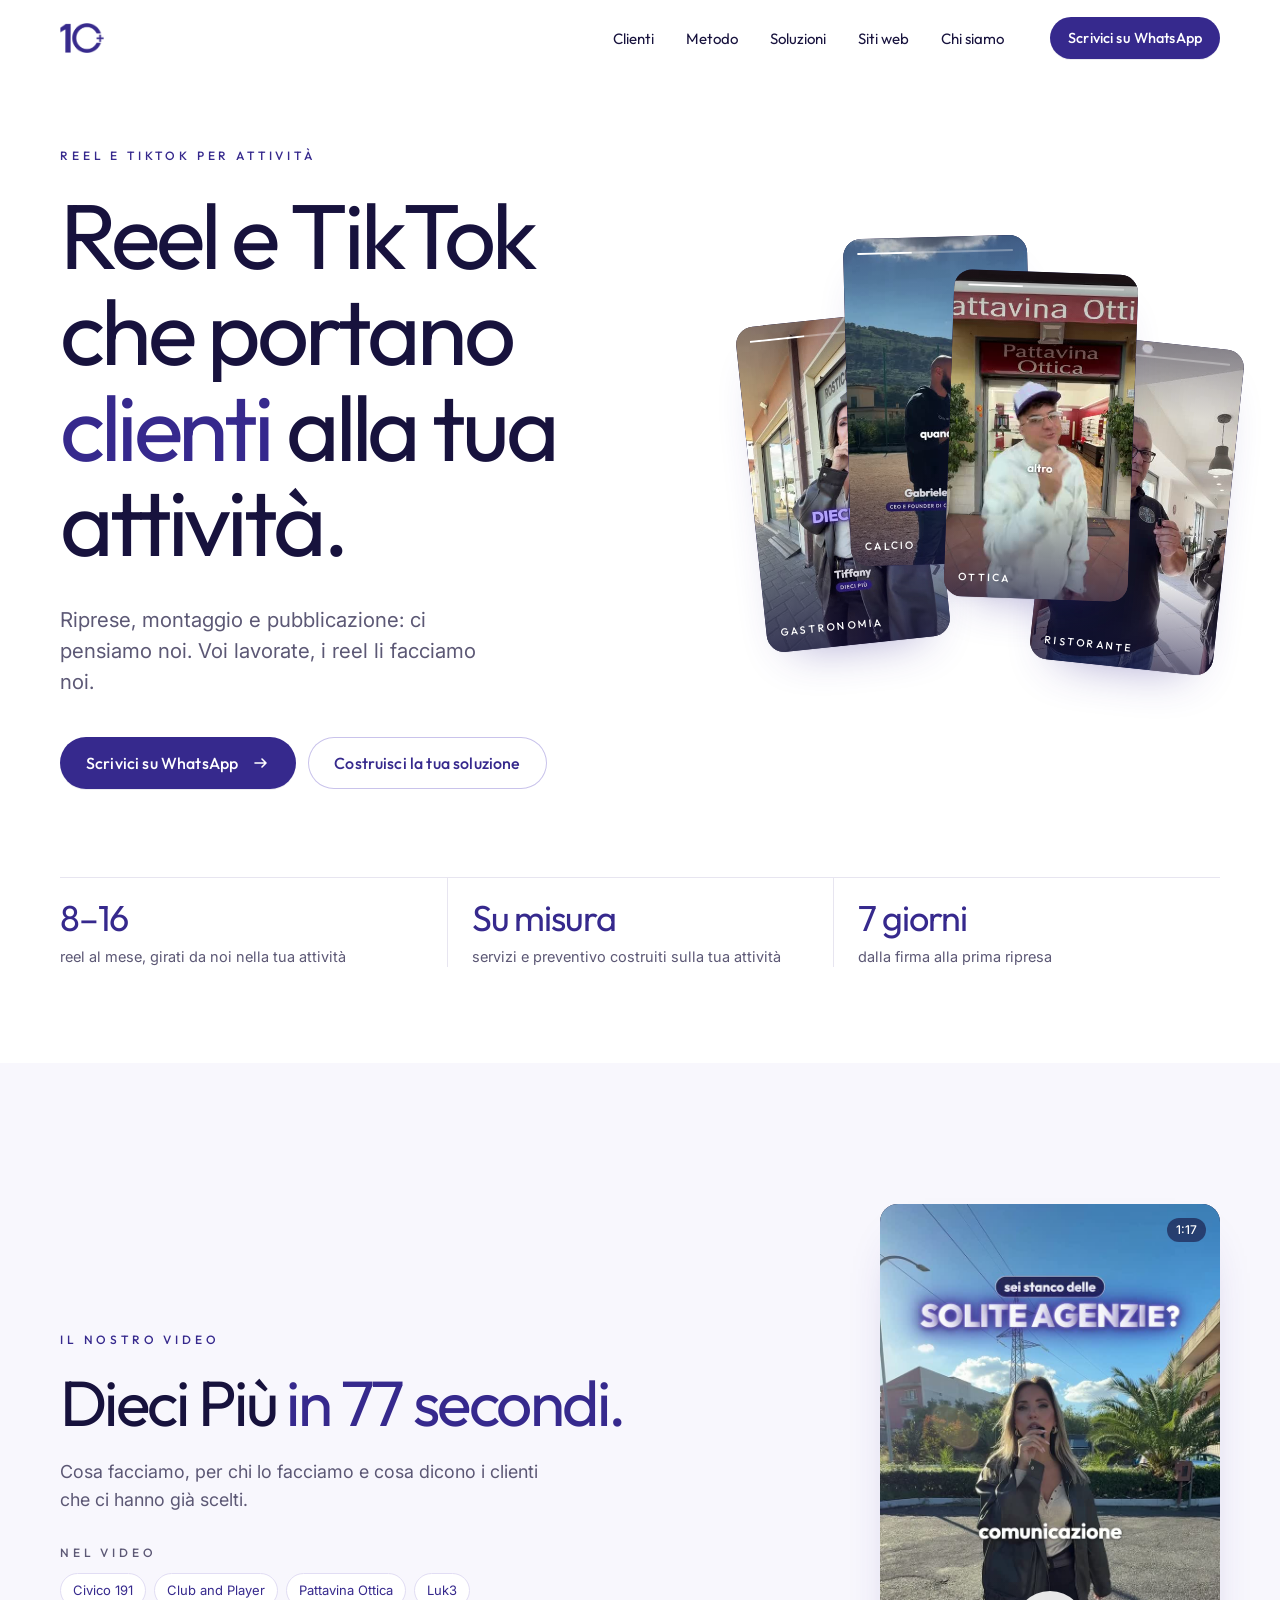
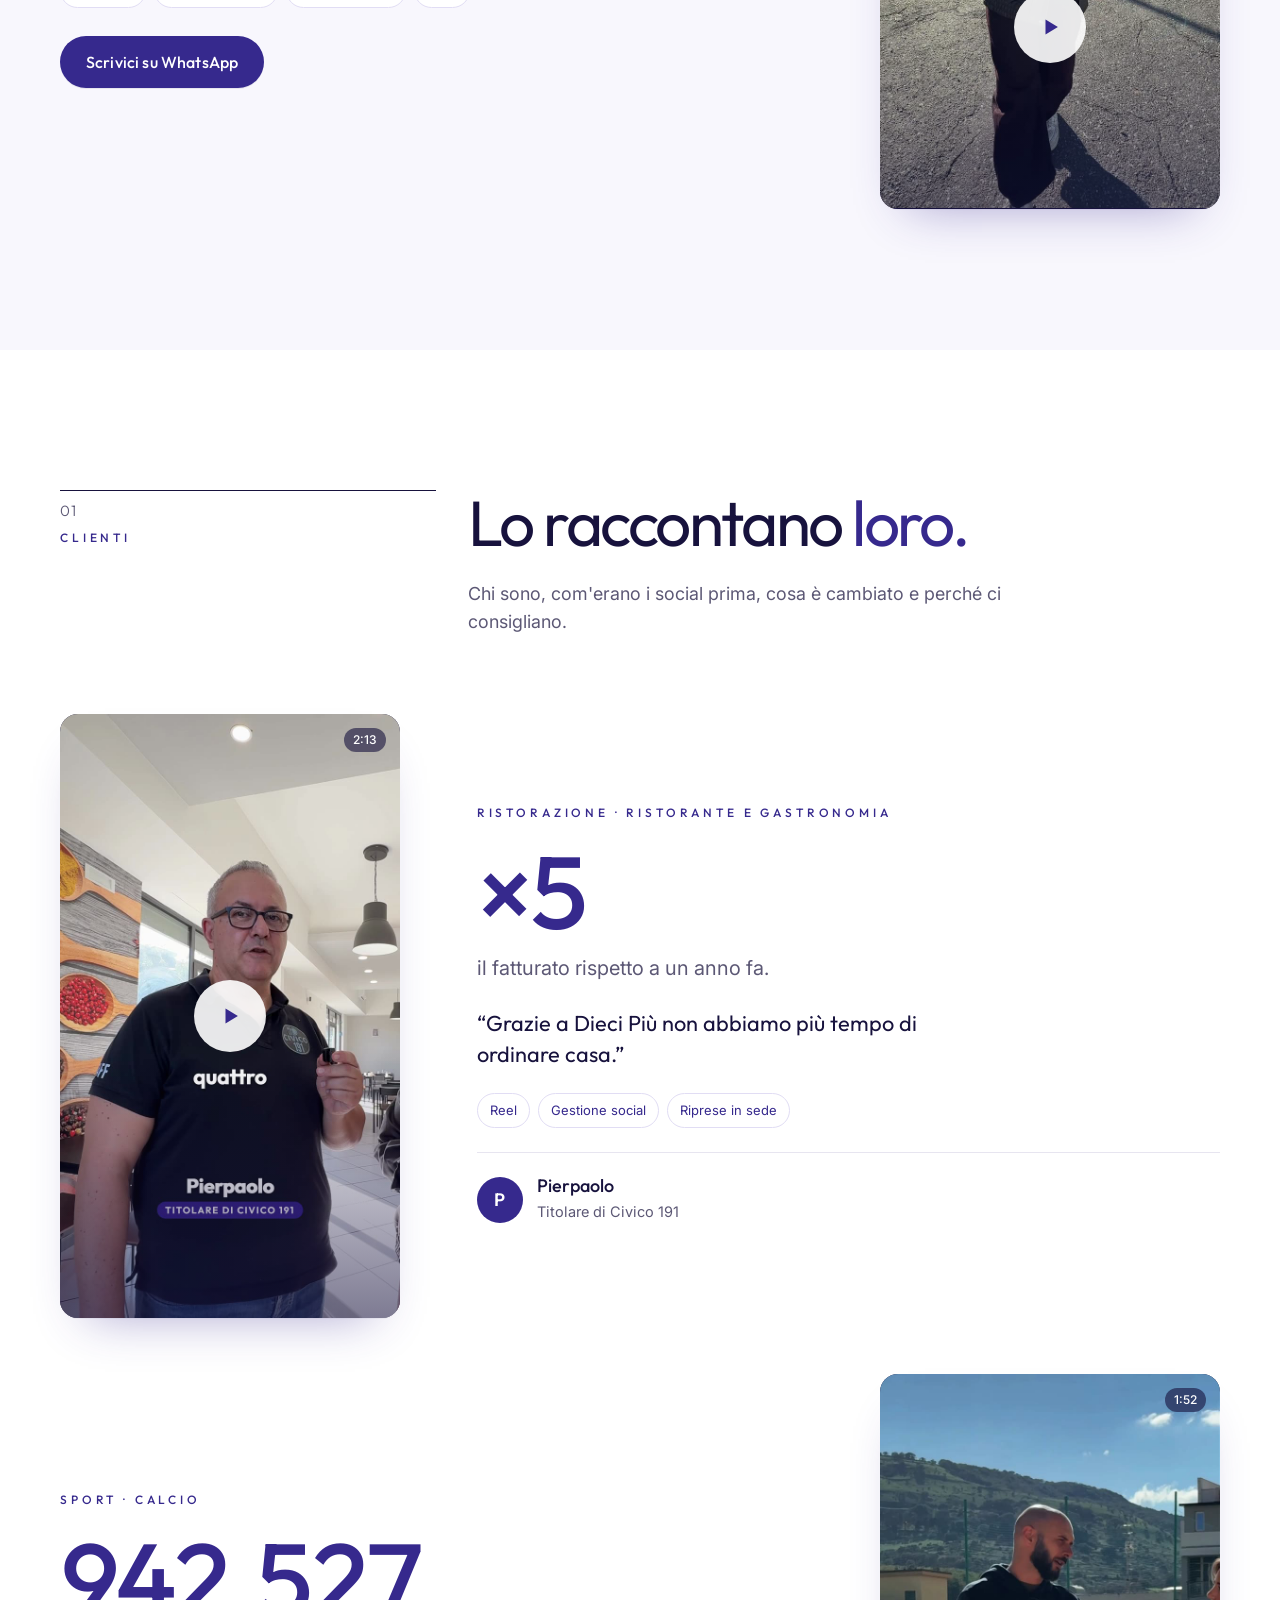
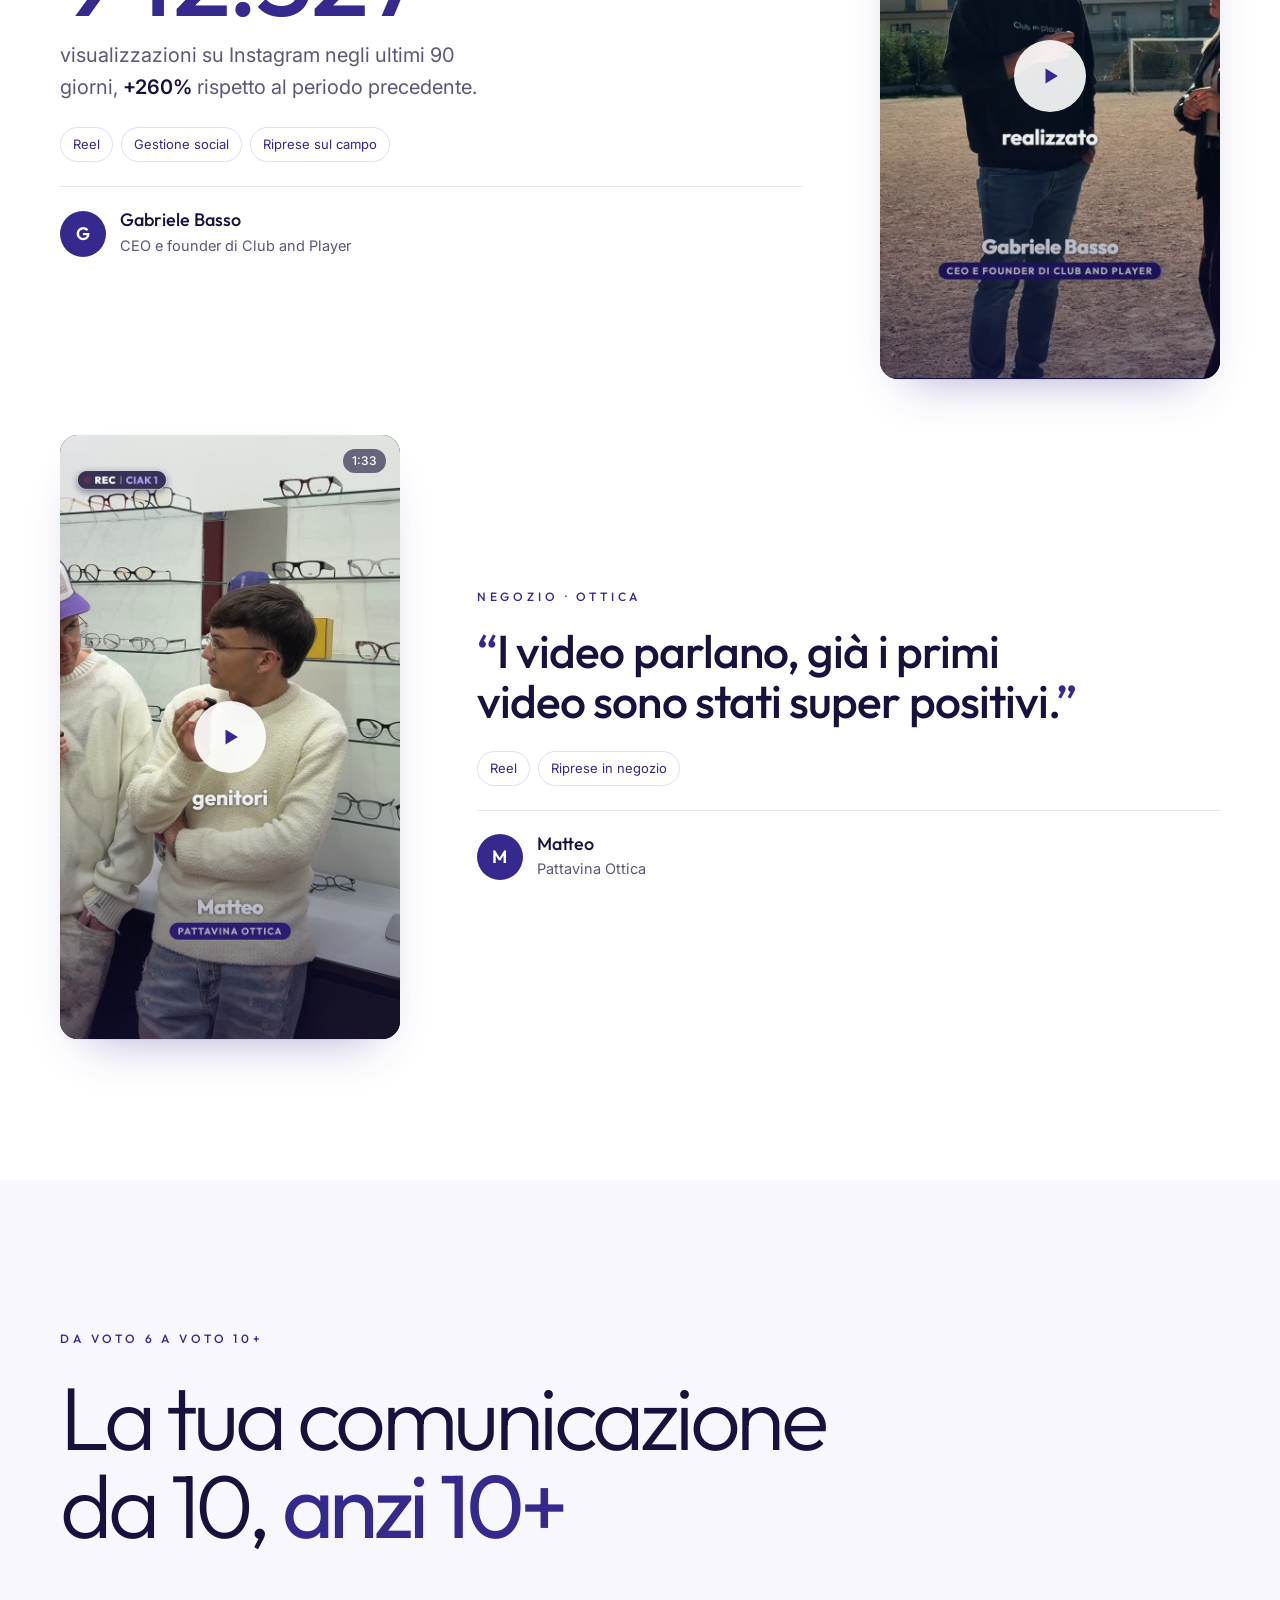
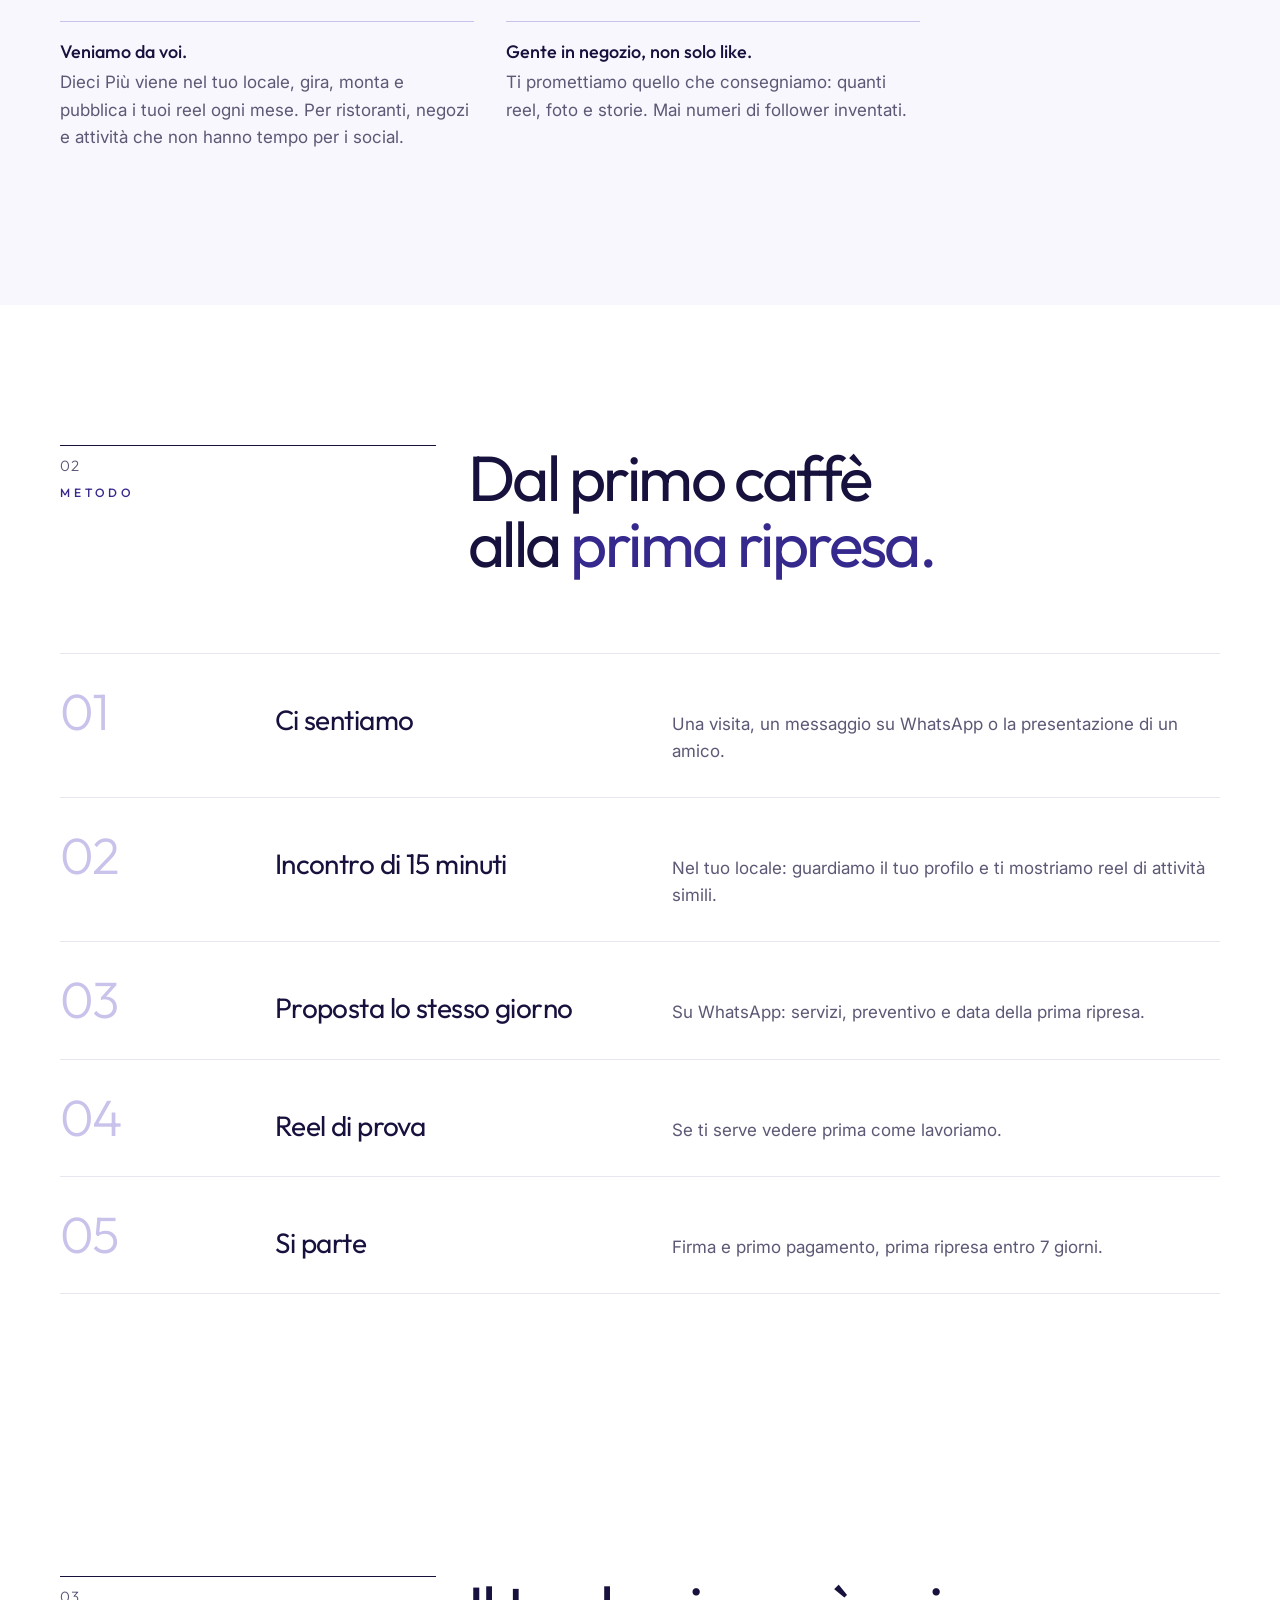
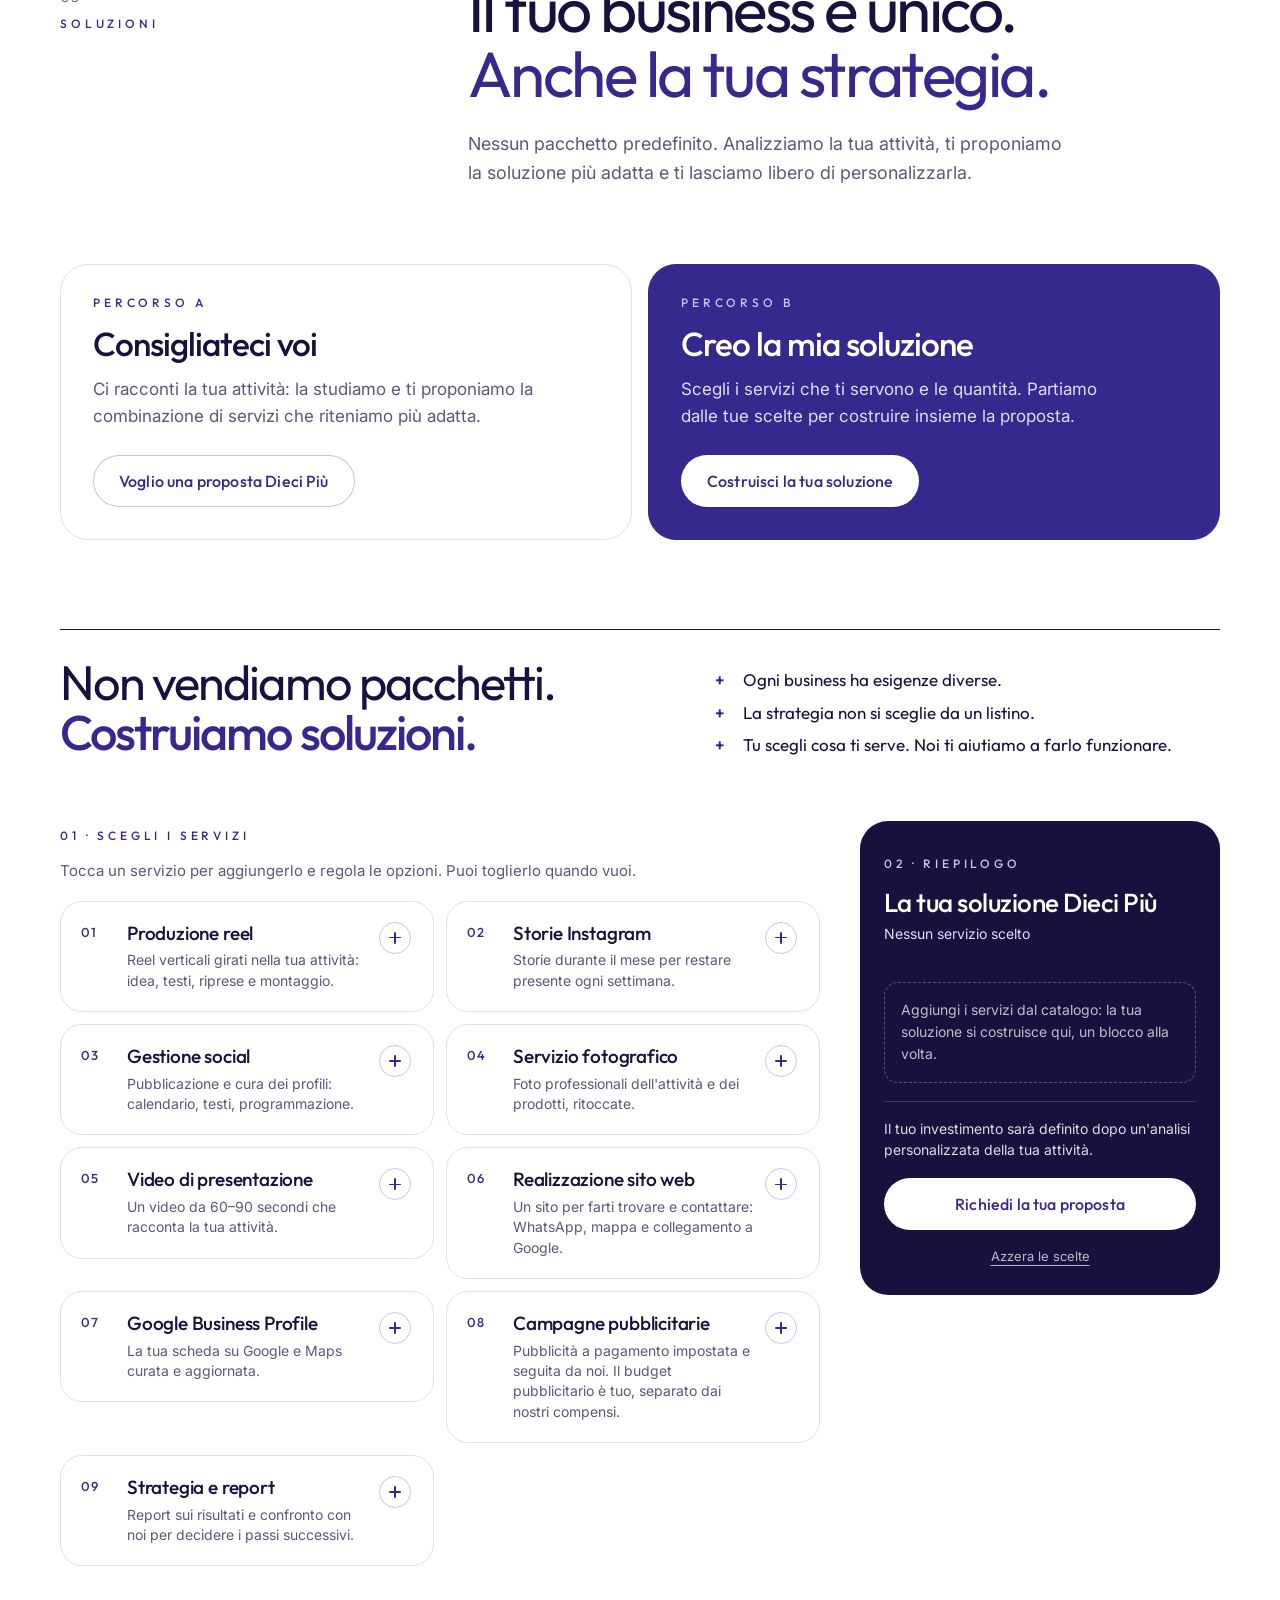
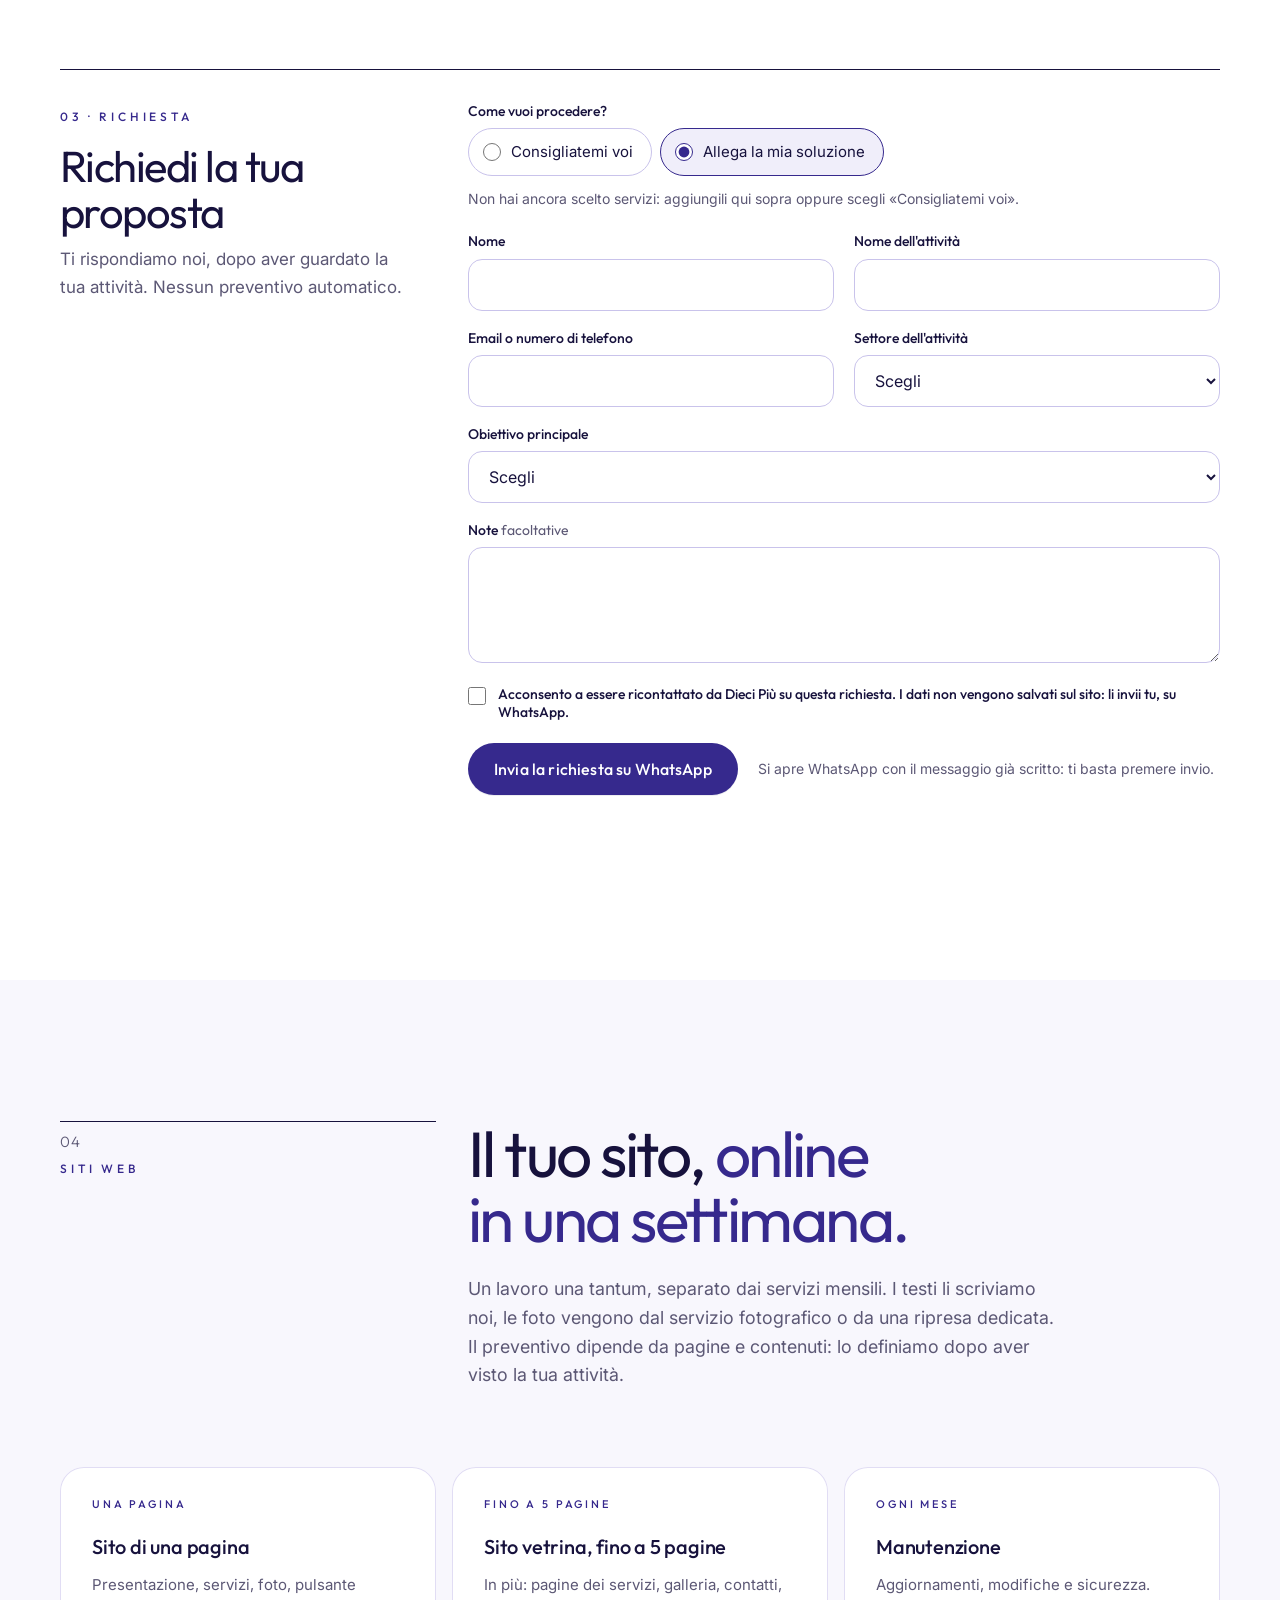
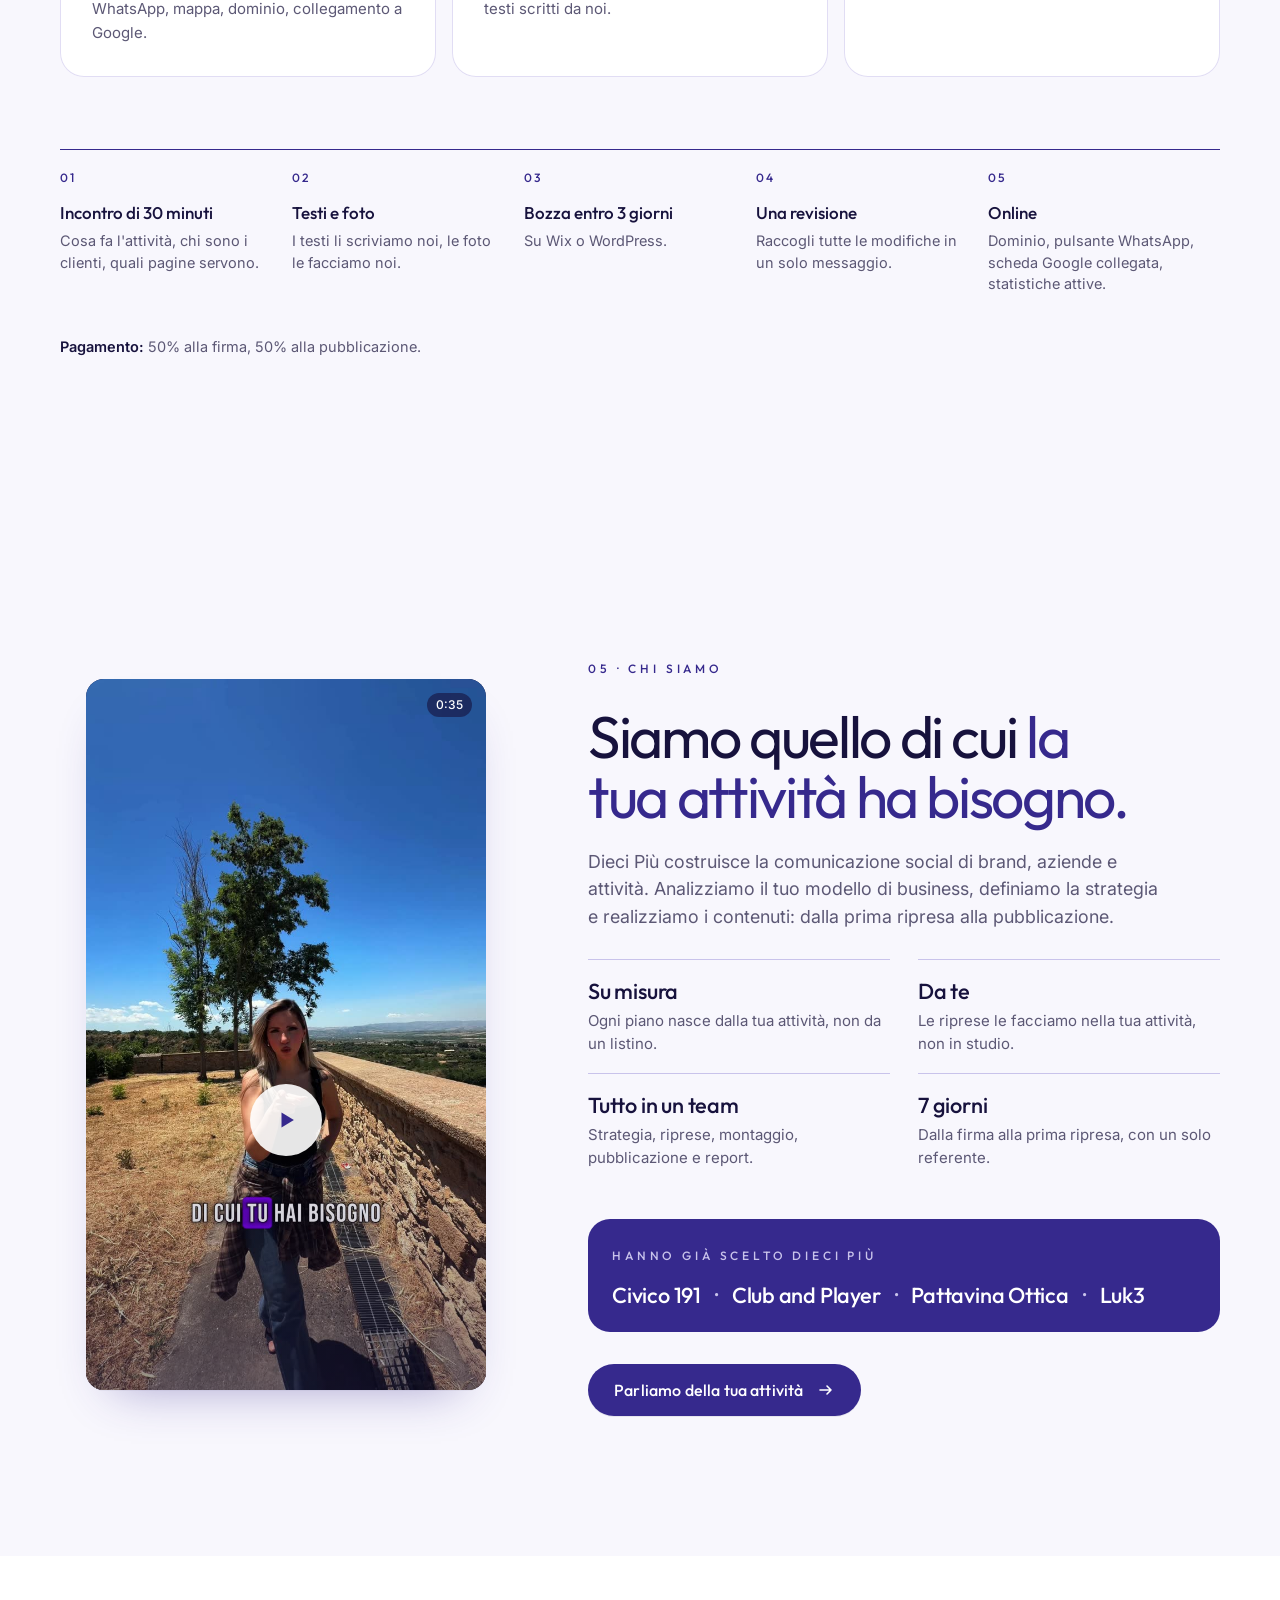
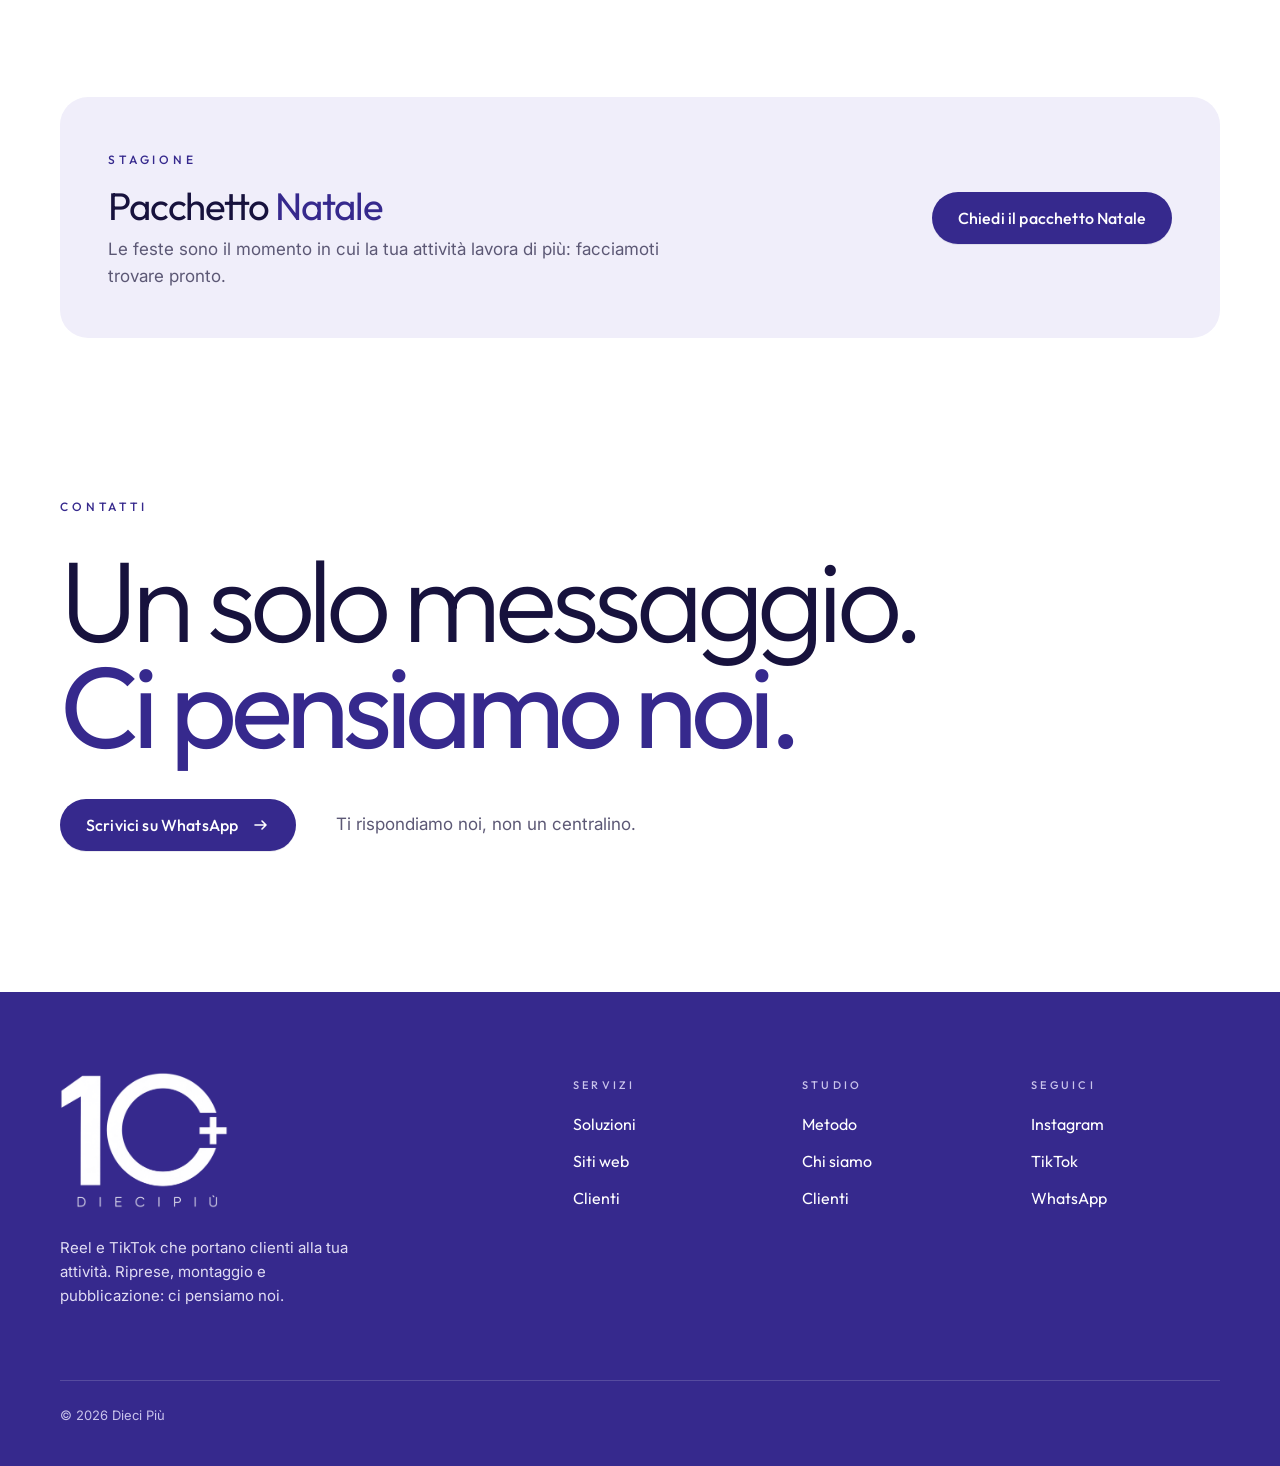
==== commit a5d9319c: "Add files via upload" ====
--- a/index.html
+++ b/index.html
@@ -3,8 +3,8 @@
 <head>
 <meta charset="utf-8">
 <meta name="viewport" content="width=device-width, initial-scale=1, viewport-fit=cover">
-<title>DIECI+ · Reel che portano clienti alla tua attività</title>
-<meta name="description" content="DIECI+ gira, monta e pubblica i reel della tua attività ogni mese. Soluzioni su misura a Carlentini, Lentini, Siracusa e Catania.">
+<title>Dieci Più · Reel e TikTok che portano clienti alla tua attività</title>
+<meta name="description" content="Dieci Più gira, monta e pubblica i reel della tua attività ogni mese. Soluzioni su misura.">
 <meta name="theme-color" content="#36298D">
 
 <link rel="icon" href="favicon.ico" sizes="any">
@@ -13,7 +13,7 @@
 <link rel="apple-touch-icon" href="assets/brand/apple-touch-icon.png">
 <link rel="manifest" href="site.webmanifest">
 
-<meta property="og:title" content="DIECI+ · Reel che portano clienti alla tua attività">
+<meta property="og:title" content="Dieci Più · Reel e TikTok che portano clienti alla tua attività">
 <meta property="og:description" content="Riprese, montaggio e pubblicazione: ci pensiamo noi.">
 <meta property="og:image" content="assets/brand/og-image.png">
 <meta property="og:locale" content="it_IT">
@@ -30,8 +30,8 @@
 <!-- ============================ NAVBAR ============================ -->
 <header class="nav" id="nav">
   <div class="wrap nav-in">
-    <a class="brand" href="#top" aria-label="DIECI+ — torna all'inizio">
-      <img src="assets/brand/logo-dieci-piu-mark.png" alt="DIECI+" width="1600" height="1102">
+    <a class="brand" href="#top" aria-label="Dieci Più — torna all'inizio">
+      <img src="assets/brand/logo-dieci-piu-mark.png" alt="Dieci Più" width="1600" height="1102">
     </a>
     <ul class="nav-links">
       <li><a href="#clienti">Clienti</a></li>
@@ -65,11 +65,12 @@
 <section class="hero wrap" aria-labelledby="hero-title">
   <div class="hero-grid">
     <div>
-      <div class="label" data-reveal>Reel per attività · Sicilia orientale</div>
+      <div class="label" data-reveal>Reel e TikTok per attività</div>
       <h1 id="hero-title">
-        <span class="line d-only"><span style="--d:.05s">Reel che portano</span></span>
-        <span class="line d-only"><span style="--d:.15s"><em>clienti</em> alla tua</span></span>
-        <span class="line d-only"><span style="--d:.25s">attività.</span></span>
+        <span class="line d-only"><span style="--d:.05s">Reel e TikTok</span></span>
+        <span class="line d-only"><span style="--d:.12s">che portano</span></span>
+        <span class="line d-only"><span style="--d:.19s"><em>clienti</em> alla tua</span></span>
+        <span class="line d-only"><span style="--d:.26s">attività.</span></span>
         <span class="line m-only"><span style="--d:.05s">Non solo</span></span>
         <span class="line m-only"><span style="--d:.12s"><em>reel.</em></span></span>
         <span class="line m-only"><span style="--d:.19s">Facciamo</span></span>
@@ -101,33 +102,23 @@
   </div>
 </section>
 
-<!-- ============================ ZONE ============================ -->
-<div class="zones">
-  <div class="wrap">
-    <span class="label muted">Dove lavoriamo</span>
-    <ul>
-      <li>Carlentini</li><li>Lentini</li><li>Siracusa</li><li>Catania</li>
-    </ul>
-  </div>
-</div>
-
 <!-- ============================ VIDEO PROMO ============================ -->
 <section class="section tint promo" id="video" aria-labelledby="promo-title">
   <div class="wrap promo-grid">
     <div class="promo-head" data-reveal>
       <span class="label">Il nostro video</span>
-      <h2 id="promo-title">DIECI+ <em>in 77 secondi.</em></h2>
+      <h2 id="promo-title">Dieci Più <em>in 77 secondi.</em></h2>
       <p>Cosa facciamo, per chi lo facciamo e cosa dicono i clienti che ci hanno già scelti.</p>
     </div>
     <div class="reel promo-reel" data-reveal style="--d:.1s">
       <video id="v-promo" src="promo-dieci-piu.mp4" poster="promo-dieci-piu.jpg" preload="none" playsinline></video>
       <span class="dur">1:17</span>
-      <button class="play play-btn" type="button" data-play="v-promo" aria-label="Guarda il video di presentazione di DIECI+"><svg viewBox="0 0 16 16" aria-hidden="true"><path d="M4 2.5v11l9-5.5z" fill="currentColor"/></svg></button>
+      <button class="play play-btn" type="button" data-play="v-promo" aria-label="Guarda il video di presentazione di Dieci Più"><svg viewBox="0 0 16 16" aria-hidden="true"><path d="M4 2.5v11l9-5.5z" fill="currentColor"/></svg></button>
     </div>
     <div class="promo-foot" data-reveal style="--d:.2s">
       <span class="label muted">Nel video</span>
       <ul class="voice-tags"><li>Civico 191</li><li>Club and Player</li><li>Pattavina Ottica</li><li>Luk3</li></ul>
-      <a class="btn btn-primary" data-wa data-msg="Ciao DIECI+, ho visto il vostro video e vorrei informazioni per la mia attività." href="#contatti">Scrivici su WhatsApp</a>
+      <a class="btn btn-primary" data-wa data-msg="Ciao Dieci Più, ho visto il vostro video e vorrei informazioni per la mia attività." href="#contatti">Scrivici su WhatsApp</a>
     </div>
   </div>
 </section>
@@ -163,7 +154,7 @@
   </ul>
   <div class="wrap m-work-foot">
     <div class="m-count" aria-hidden="true"><b>01</b> / 03</div>
-    <a class="btn btn-primary" data-wa data-msg="Ciao DIECI+, vorrei dei reel così per la mia attività." href="#contatti">Voglio reel così</a>
+    <a class="btn btn-primary" data-wa data-msg="Ciao Dieci Più, vorrei dei reel così per la mia attività." href="#contatti">Voglio reel così</a>
   </div>
 </section>
 
@@ -190,7 +181,7 @@
         <figcaption>
           <span class="label">Ristorazione · Ristorante e Gastronomia</span>
           <div class="voice-stat"><b>×5</b><span>il fatturato rispetto a un anno fa.</span></div>
-          <p class="voice-quote">“Grazie a DIECI+ non abbiamo più tempo di ordinare casa.”</p>
+          <p class="voice-quote">“Grazie a Dieci Più non abbiamo più tempo di ordinare casa.”</p>
           <ul class="voice-tags"><li>Reel</li><li>Gestione social</li><li>Riprese in sede</li></ul>
           <div class="voice-who"><span class="av" aria-hidden="true">P</span><div><b>Pierpaolo</b><span>Titolare di Civico 191</span></div></div>
         </figcaption>
@@ -235,7 +226,7 @@
     <div class="label" data-reveal>Da voto 6 a voto 10+</div>
     <blockquote data-reveal style="--d:.1s">La tua comunicazione <span style="white-space:nowrap">da 10, <b>anzi 10+</b></span></blockquote>
     <div class="pair">
-      <p data-reveal style="--d:.2s"><b>Veniamo da voi.</b>DIECI+ viene nel tuo locale, gira, monta e pubblica i tuoi reel ogni mese. Per ristoranti, negozi e attività che non hanno tempo per i social.</p>
+      <p data-reveal style="--d:.2s"><b>Veniamo da voi.</b>Dieci Più viene nel tuo locale, gira, monta e pubblica i tuoi reel ogni mese. Per ristoranti, negozi e attività che non hanno tempo per i social.</p>
       <p data-reveal style="--d:.3s"><b>Gente in negozio, non solo like.</b>Ti promettiamo quello che consegniamo: quanti reel, foto e storie. Mai numeri di follower inventati.</p>
     </div>
   </div>
@@ -277,7 +268,7 @@
         <span class="label">Percorso A</span>
         <h3>Consigliateci voi</h3>
         <p>Ci racconti la tua attività: la studiamo e ti proponiamo la combinazione di servizi che riteniamo più adatta.</p>
-        <button class="btn btn-ghost" type="button" data-path="a">Voglio una proposta DIECI+</button>
+        <button class="btn btn-ghost" type="button" data-path="a">Voglio una proposta Dieci Più</button>
       </article>
       <article class="sol-path sol-path-b" data-reveal style="--d:.1s">
         <span class="label">Percorso B</span>
@@ -306,7 +297,7 @@
       <aside class="sol-summary" aria-labelledby="sol-sum-title">
         <div class="sol-summary-in">
           <span class="label">02 · Riepilogo</span>
-          <h3 id="sol-sum-title">La tua soluzione DIECI+</h3>
+          <h3 id="sol-sum-title">La tua soluzione Dieci Più</h3>
           <p class="sol-count" data-count aria-live="polite">Nessun servizio scelto</p>
           <ol class="sol-stack" data-stack aria-label="Servizi scelti"></ol>
           <p class="sol-empty" data-empty>Aggiungi i servizi dal catalogo: la tua soluzione si costruisce qui, un blocco alla volta.</p>
@@ -391,7 +382,7 @@
       </div>
 
       <div class="sol-field sol-consent">
-        <label class="sol-check"><input type="checkbox" name="consenso" required aria-describedby="e-consenso"> <span>Acconsento a essere ricontattato da DIECI+ su questa richiesta. I dati non vengono salvati sul sito: li invii tu, su WhatsApp.</span></label>
+        <label class="sol-check"><input type="checkbox" name="consenso" required aria-describedby="e-consenso"> <span>Acconsento a essere ricontattato da Dieci Più su questa richiesta. I dati non vengono salvati sul sito: li invii tu, su WhatsApp.</span></label>
         <p class="field-err" id="e-consenso" data-err="consenso" hidden></p>
       </div>
 
@@ -447,21 +438,32 @@
 <!-- ============================ CHI SIAMO ============================ -->
 <section class="section tint" id="chi-siamo" aria-labelledby="chi-title">
   <div class="wrap about">
-    <!-- Quando c'è la foto del team: <div class="about-photo"><img src="assets/team.jpg" alt="Il team DIECI+"></div> -->
-    <div class="about-card" data-reveal>
-      <img class="logo" src="assets/brand/logo-dieci-piu-white.png" alt="" width="1600" height="1299" loading="lazy">
-      <ul>
-        <li><b>Veniamo noi</b><span>Riprese nella tua attività, non in studio.</span></li>
-        <li><b>7 giorni</b><span>Dalla firma alla prima ripresa.</span></li>
-        <li><b>Un solo contatto</b><span>Su WhatsApp, rispondiamo noi.</span></li>
-        <li><b>Base a Carlentini</b><span>Lentini, Siracusa e Catania in giornata.</span></li>
+    <div class="about-head" data-reveal>
+      <span class="label">05 · Chi siamo</span>
+      <h2 id="chi-title">Siamo quello di cui <em>la tua attività ha bisogno.</em></h2>
+      <p class="about-lead">Dieci Più costruisce la comunicazione social di brand, aziende e attività. Analizziamo il tuo modello di business, definiamo la strategia e realizziamo i contenuti: dalla prima ripresa alla pubblicazione.</p>
+    </div>
+
+    <div class="reel about-reel" data-reveal style="--d:.1s">
+      <video id="v-chi" src="chi-siamo-dieci-piu.mp4" poster="chi-siamo-dieci-piu.jpg" preload="none" playsinline></video>
+      <span class="dur">0:35</span>
+      <button class="play play-btn" type="button" data-play="v-chi" aria-label="Guarda il video di presentazione di Dieci Più"><svg viewBox="0 0 16 16" aria-hidden="true"><path d="M4 2.5v11l9-5.5z" fill="currentColor"/></svg></button>
+    </div>
+
+    <div class="about-details" data-reveal style="--d:.15s">
+      <ul class="about-pillars">
+        <li><b>Su misura</b><span>Ogni piano nasce dalla tua attività, non da un listino.</span></li>
+        <li><b>Da te</b><span>Le riprese le facciamo nella tua attività, non in studio.</span></li>
+        <li><b>Tutto in un team</b><span>Strategia, riprese, montaggio, pubblicazione e report.</span></li>
+        <li><b>7 giorni</b><span>Dalla firma alla prima ripresa, con un solo referente.</span></li>
       </ul>
-    </div>
-    <div data-reveal style="--d:.1s">
-      <span class="label">05 · Chi siamo</span>
-      <h2 id="chi-title">Ragazzi della zona che fanno reel <em>che portano gente nel locale.</em></h2>
-      <p>Siamo di Carlentini. Non siamo un'agenzia internazionale: veniamo da te, conosciamo le attività del territorio e parliamo la tua lingua. Clienti, prenotazioni, gente in negozio.</p>
-      <ul class="places"><li>Carlentini</li><li>Lentini</li><li>Siracusa</li><li>Catania</li></ul>
+      <div class="about-status">
+        <span class="label">Hanno già scelto Dieci Più</span>
+        <ul class="about-clients"><li>Civico 191</li><li>Club and Player</li><li>Pattavina Ottica</li><li>Luk3</li></ul>
+      </div>
+      <a class="btn btn-primary" data-wa data-msg="Ciao Dieci Più, vorrei parlare della comunicazione della mia attività." href="#contatti">Parliamo della tua attività
+        <span class="arrow" aria-hidden="true"><svg viewBox="0 0 18 18"><path d="M3 9h11m-4-4 4 4-4 4" fill="none" stroke="currentColor" stroke-width="1.6" stroke-linecap="round" stroke-linejoin="round"/></svg><svg viewBox="0 0 18 18"><path d="M3 9h11m-4-4 4 4-4 4" fill="none" stroke="currentColor" stroke-width="1.6" stroke-linecap="round" stroke-linejoin="round"/></svg></span>
+      </a>
     </div>
   </div>
 </section>
@@ -475,7 +477,7 @@
         <h3>Pacchetto <b>Natale</b></h3>
         <p>Le feste sono il momento in cui la tua attività lavora di più: facciamoti trovare pronto.</p>
       </div>
-      <a class="btn btn-primary" data-wa data-msg="Ciao DIECI+, vorrei informazioni sul pacchetto Natale." href="#contatti">Chiedi il pacchetto Natale</a>
+      <a class="btn btn-primary" data-wa data-msg="Ciao Dieci Più, vorrei informazioni sul pacchetto Natale." href="#contatti">Chiedi il pacchetto Natale</a>
     </div>
 
     <div style="margin-top: clamp(96px, 12vw, 176px)">
@@ -485,7 +487,7 @@
         <a class="btn btn-primary" data-wa href="#contatti">Scrivici su WhatsApp
           <span class="arrow" aria-hidden="true"><svg viewBox="0 0 18 18"><path d="M3 9h11m-4-4 4 4-4 4" fill="none" stroke="currentColor" stroke-width="1.6" stroke-linecap="round" stroke-linejoin="round"/></svg><svg viewBox="0 0 18 18"><path d="M3 9h11m-4-4 4 4-4 4" fill="none" stroke="currentColor" stroke-width="1.6" stroke-linecap="round" stroke-linejoin="round"/></svg></span>
         </a>
-        <p>Ti rispondiamo noi, non un centralino. Operiamo a Carlentini, Lentini, Siracusa e Catania.</p>
+        <p>Ti rispondiamo noi, non un centralino.</p>
       </div>
     </div>
   </div>
@@ -498,8 +500,8 @@
   <div class="wrap">
     <div class="footer-grid">
       <div>
-        <img class="logo" src="assets/brand/logo-dieci-piu-white.png" alt="DIECI+ — DIECIPIÙ" width="1600" height="1299" loading="lazy">
-        <p>Reel che portano clienti alla tua attività. Riprese, montaggio e pubblicazione: ci pensiamo noi.</p>
+        <img class="logo" src="assets/brand/logo-dieci-piu-white.png" alt="Dieci Più" width="1600" height="1299" loading="lazy">
+        <p>Reel e TikTok che portano clienti alla tua attività. Riprese, montaggio e pubblicazione: ci pensiamo noi.</p>
       </div>
       <div>
         <h4>Servizi</h4>
@@ -515,7 +517,7 @@
       </div>
     </div>
     <div class="footer-bottom">
-      <span>© <span data-year>2026</span> DIECI+ · Carlentini, Lentini, Siracusa, Catania</span>
+      <span>© <span data-year>2026</span> Dieci Più</span>
     </div>
   </div>
 </footer>
--- a/styles.css
+++ b/styles.css
@@ -545,16 +545,30 @@
 /* --------------------------------------------------------------------------
    Chi siamo
    -------------------------------------------------------------------------- */
-.about { display: grid; grid-template-columns: minmax(0, 6fr) minmax(0, 6fr); gap: clamp(32px, 6vw, 96px); align-items: center; }
-.about-photo { position: relative; aspect-ratio: 4 / 5; border-radius: 28px; overflow: hidden; background: var(--lavanda-100); display: grid; place-items: center; }
-.about-photo img.mark { width: 46%; height: auto; opacity: .9; }
-.about-photo .cap { position: absolute; left: 20px; bottom: 20px; }
-.about h2 { font: 400 clamp(36px, 4.6vw, 60px)/1.02 var(--display); letter-spacing: -.04em; margin: 24px 0 24px; text-wrap: balance; }
+.about { display: grid; grid-template-columns: minmax(0, 5fr) minmax(0, 7fr); grid-template-areas: "video head" "video details"; gap: 28px clamp(32px, 6vw, 96px); align-items: start; }
+.about-head { grid-area: head; align-self: end; }
+.about h2 { font: 400 clamp(36px, 4.6vw, 60px)/1.02 var(--display); letter-spacing: -.04em; margin: 24px 0 22px; text-wrap: balance; }
 .about h2 em { font-style: normal; color: var(--viola); }
-.about p { color: var(--testo-2); max-width: 48ch; }
-.about .places { display: flex; flex-wrap: wrap; gap: 8px; margin-top: 28px; padding: 0; list-style: none; }
-.about .places li { padding: 10px 16px; border-radius: 999px; background: var(--lavanda-100); color: var(--viola); font: 500 14px/1 var(--display); }
-@media (max-width: 860px) { .about { grid-template-columns: minmax(0,1fr); } .about-photo { aspect-ratio: 5 / 4; } }
+.about-lead { margin: 0; font-size: clamp(17px, 1.4vw, 19px); line-height: 1.55; color: var(--testo-2); max-width: 52ch; }
+.about-reel { grid-area: video; width: 100%; max-width: 400px; justify-self: center; align-self: center; background: var(--viola-notte); }
+.about-reel::after { content: ""; position: absolute; inset: 0; background: linear-gradient(180deg, rgba(23,18,61,0) 60%, rgba(23,18,61,.45)); pointer-events: none; transition: opacity .4s var(--ease); }
+.about-reel.playing::after { opacity: 0; }
+.about-reel .play-btn { top: 62%; border: 0; cursor: pointer; z-index: 2; width: 72px; height: 72px; margin: -36px 0 0 -36px; }
+.about-reel .play-btn svg { width: 22px; height: 22px; }
+.about-reel .play-btn:focus-visible { outline: 3px solid var(--bianco); outline-offset: 4px; }
+.about-reel .dur { position: absolute; top: 14px; right: 14px; z-index: 2; font: 500 12px/1 var(--testo-font); color: var(--bianco); background: rgba(23,18,61,.6); padding: 6px 9px; border-radius: 999px; pointer-events: none; }
+.about-details { grid-area: details; display: grid; gap: 32px; justify-items: start; }
+.about-pillars { list-style: none; margin: 0; padding: 0; width: 100%; display: grid; grid-template-columns: repeat(2, minmax(0, 1fr)); gap: 0 28px; }
+.about-pillars li { padding: 18px 0; border-top: 1px solid var(--lavanda-300); }
+.about-pillars b { display: block; font: 500 clamp(19px, 1.7vw, 22px)/1.2 var(--display); letter-spacing: -.01em; color: var(--testo); }
+.about-pillars span { display: block; margin-top: 6px; font-size: 15px; line-height: 1.5; color: var(--testo-2); }
+.about-status { width: 100%; padding: 22px 24px; border-radius: 22px; background: var(--viola); color: var(--bianco); }
+.about-status .label { color: var(--lavanda-300); }
+.about-clients { list-style: none; margin: 14px 0 0; padding: 0; display: flex; flex-wrap: wrap; gap: 6px 0; }
+.about-clients li { font: 500 clamp(18px, 1.7vw, 22px)/1.25 var(--display); letter-spacing: -.01em; }
+.about-clients li + li::before { content: "·"; margin: 0 14px; color: var(--lavanda-300); }
+@media (max-width: 980px) { .about-pillars { grid-template-columns: minmax(0, 1fr); } }
+@media (max-width: 860px) { .about { grid-template-columns: minmax(0, 1fr); grid-template-areas: "head" "video" "details"; } }
 
 /* --------------------------------------------------------------------------
    Natale
@@ -636,13 +650,6 @@
 @media (max-width: 560px) { .work-grid.few { grid-template-columns: none; grid-auto-flow: column; grid-auto-columns: 78%; } }
 
 /* Chi siamo senza foto */
-.about-card { background: var(--viola); color: var(--bianco); border-radius: 28px; padding: clamp(28px, 4vw, 48px); display: grid; gap: clamp(28px, 4vw, 44px); align-content: center; }
-.about-card .logo { width: clamp(96px, 14vw, 140px); height: auto; }
-.about-card ul { list-style: none; margin: 0; padding: 0; display: grid; }
-.about-card li { display: grid; grid-template-columns: minmax(0, 5fr) minmax(0, 7fr); gap: 16px; padding: 18px 0; border-top: 1px solid rgba(255,255,255,.22); align-items: baseline; }
-.about-card li b { font: 500 clamp(20px, 2vw, 24px)/1.15 var(--display); letter-spacing: -.01em; }
-.about-card li span { font-size: 15px; color: rgba(255,255,255,.78); }
-@media (max-width: 420px) { .about-card li { grid-template-columns: minmax(0, 1fr); gap: 4px; } }
 
 /* Hero con video reali */
 a.reel-stack { display: block; color: inherit; text-decoration: none; }
--- a/mobile.css
+++ b/mobile.css
@@ -366,10 +366,16 @@
    Chi siamo
    -------------------------------------------------------------------------- */
 .about { grid-template-columns: minmax(0, 1fr); gap: 40px; }
-.about > [data-reveal]:last-child { order: -1; }
+.about-head { align-self: start; }
+.about-reel { max-width: none; border-radius: 28px; }
+.about-reel .play-btn { width: 76px; height: 76px; margin: -38px 0 0 -38px; }
+.about-pillars { grid-template-columns: minmax(0, 1fr); }
+.about-pillars li { padding: 16px 0; }
+.about-status { padding: 20px 18px; }
+.about-clients { display: grid; grid-template-columns: repeat(2, minmax(0, 1fr)); gap: 10px 16px; }
+.about-clients li + li::before { content: none; }
+.about-details .btn { width: 100%; justify-content: center; }
 .about h2 { margin: 18px 0 18px; max-width: 14ch; }
-.about-card { border-radius: 28px; padding: 28px 22px; }
-.about-card li { grid-template-columns: minmax(0, 1fr); gap: 4px; padding: 16px 0; }
 
 /* --------------------------------------------------------------------------
    Contatti e chiusura
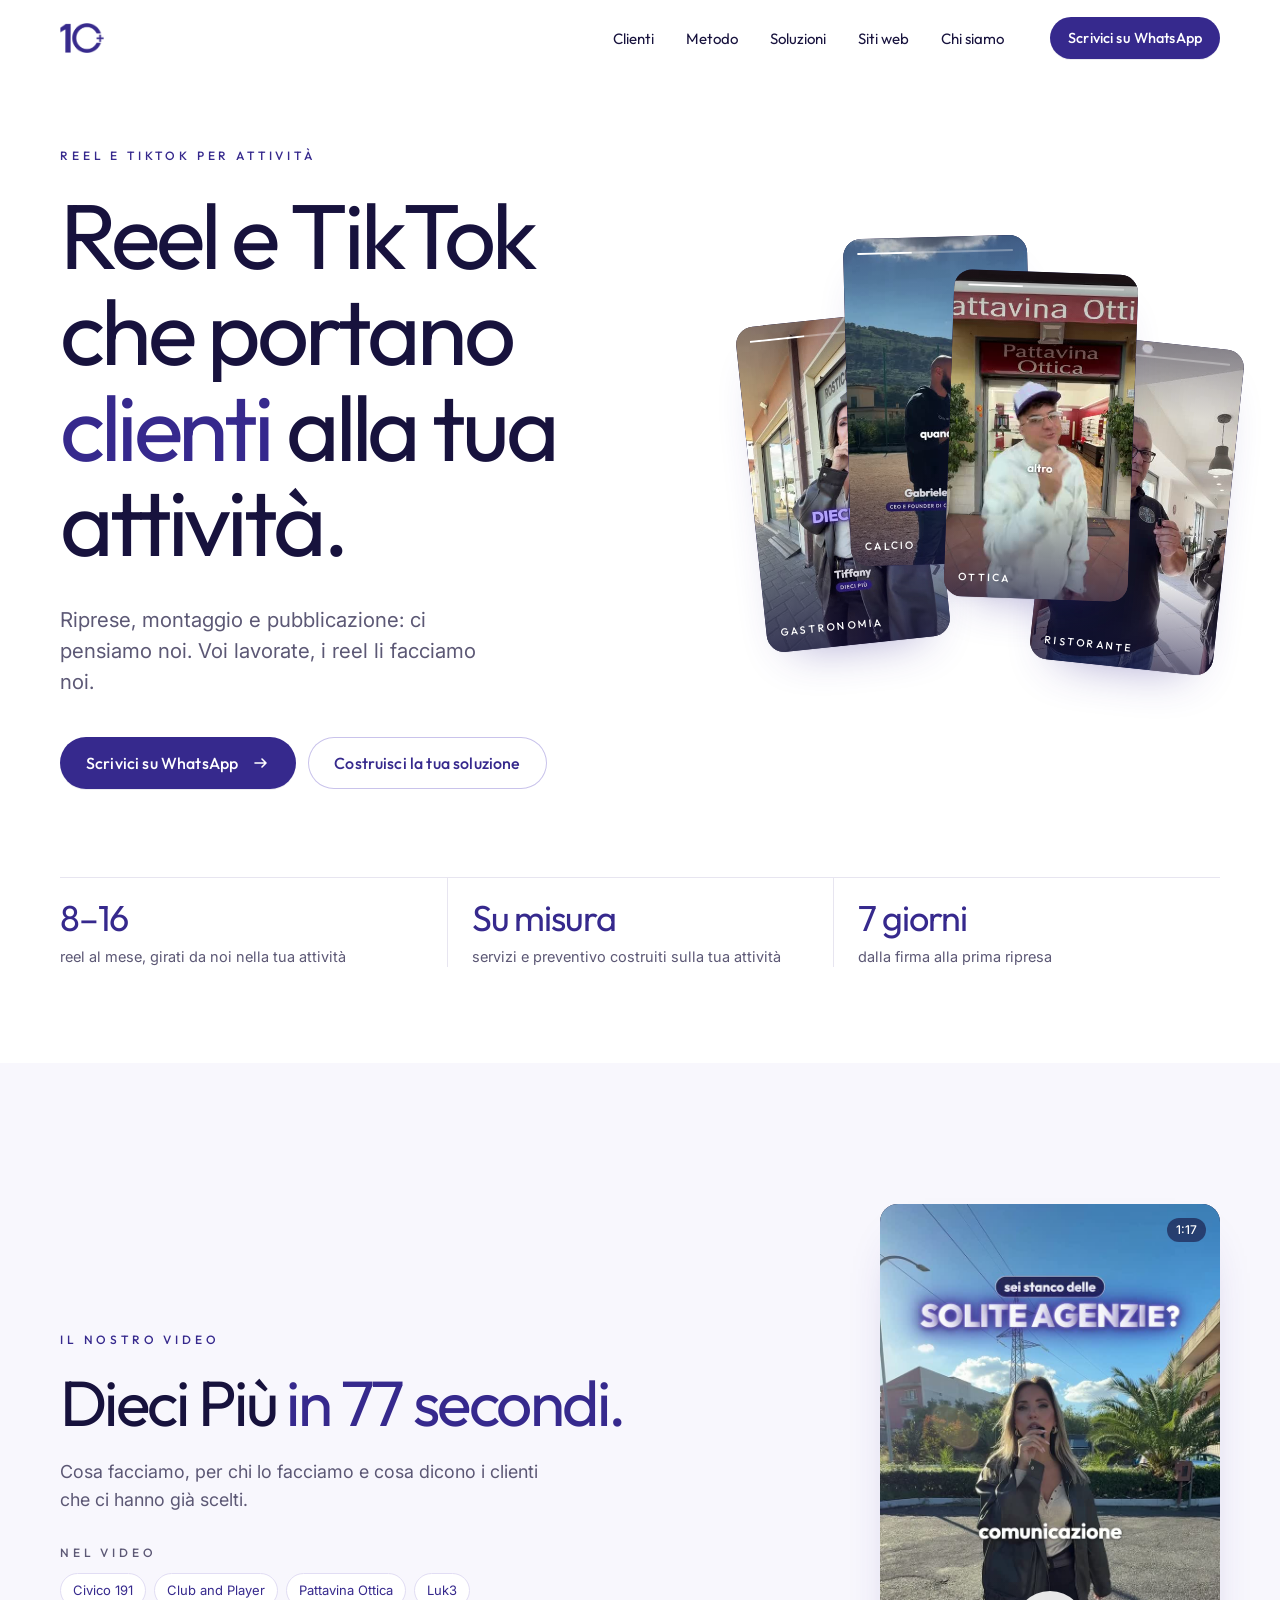
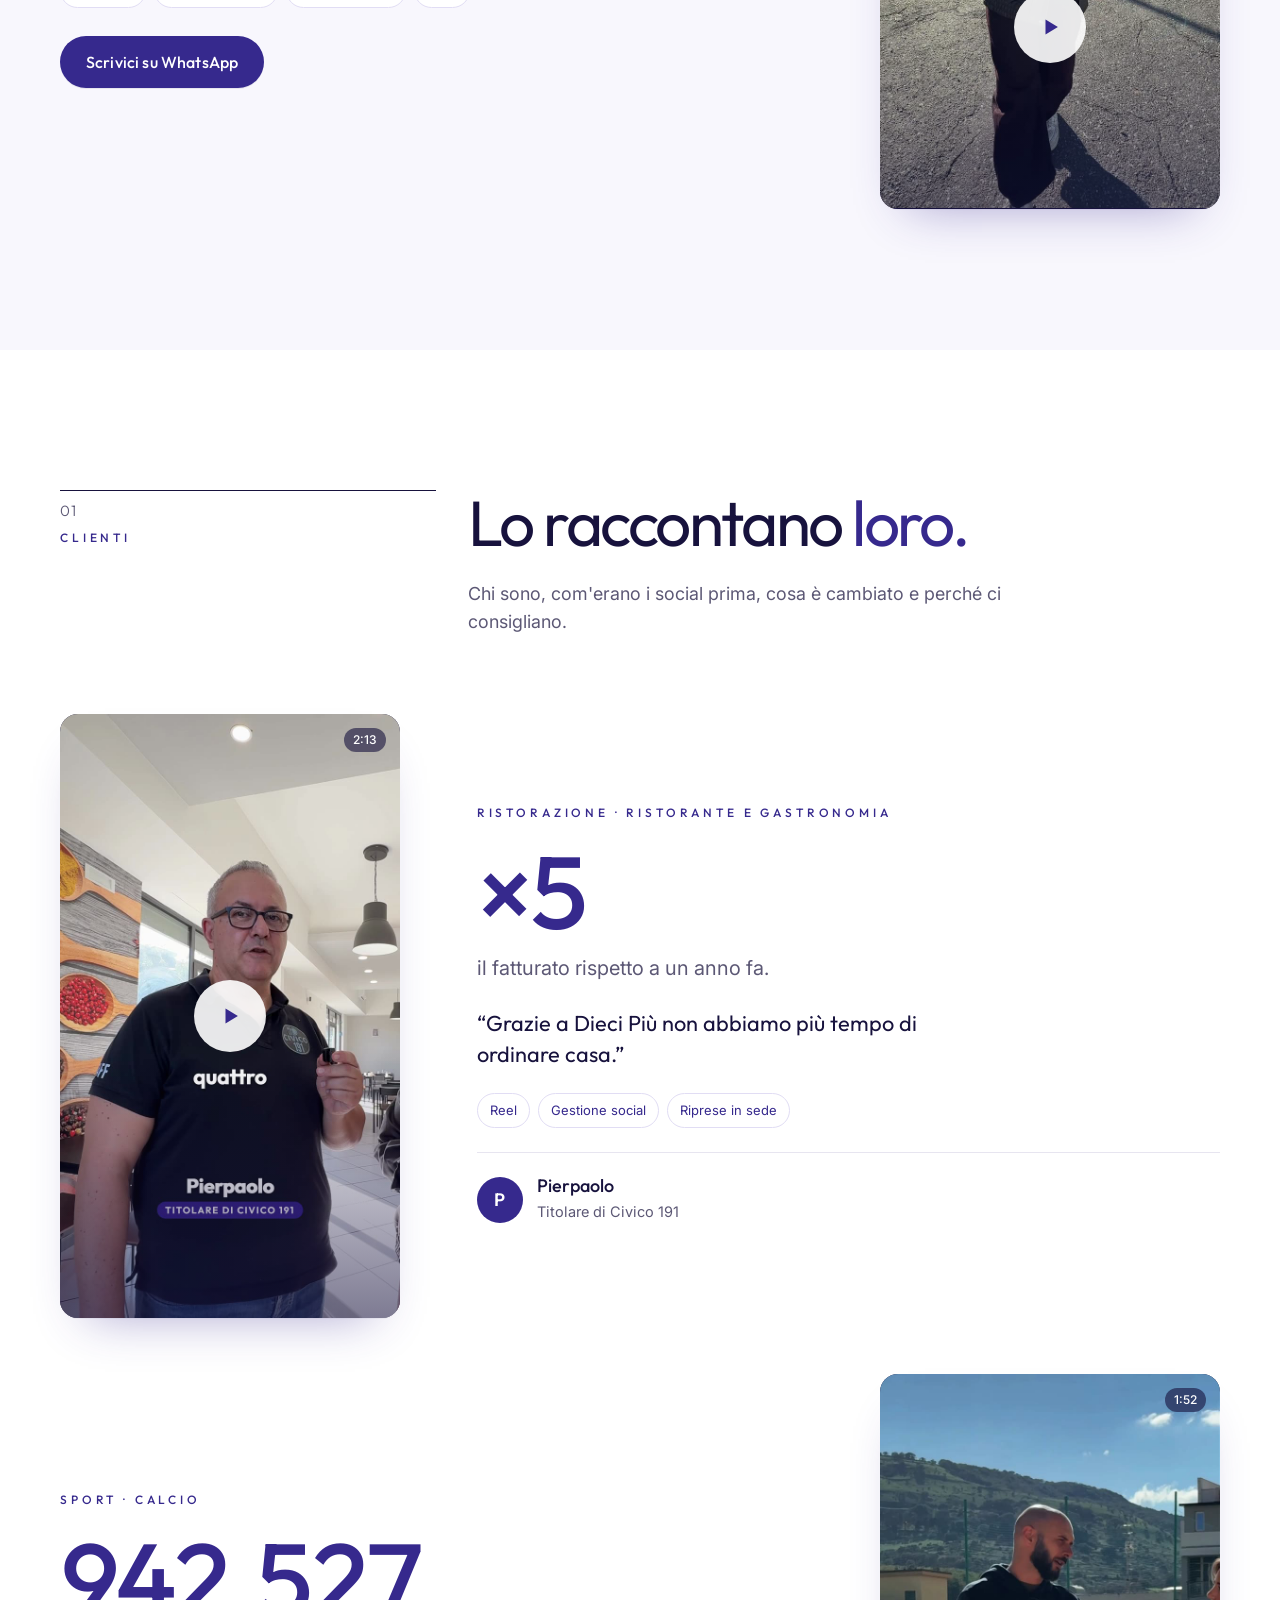
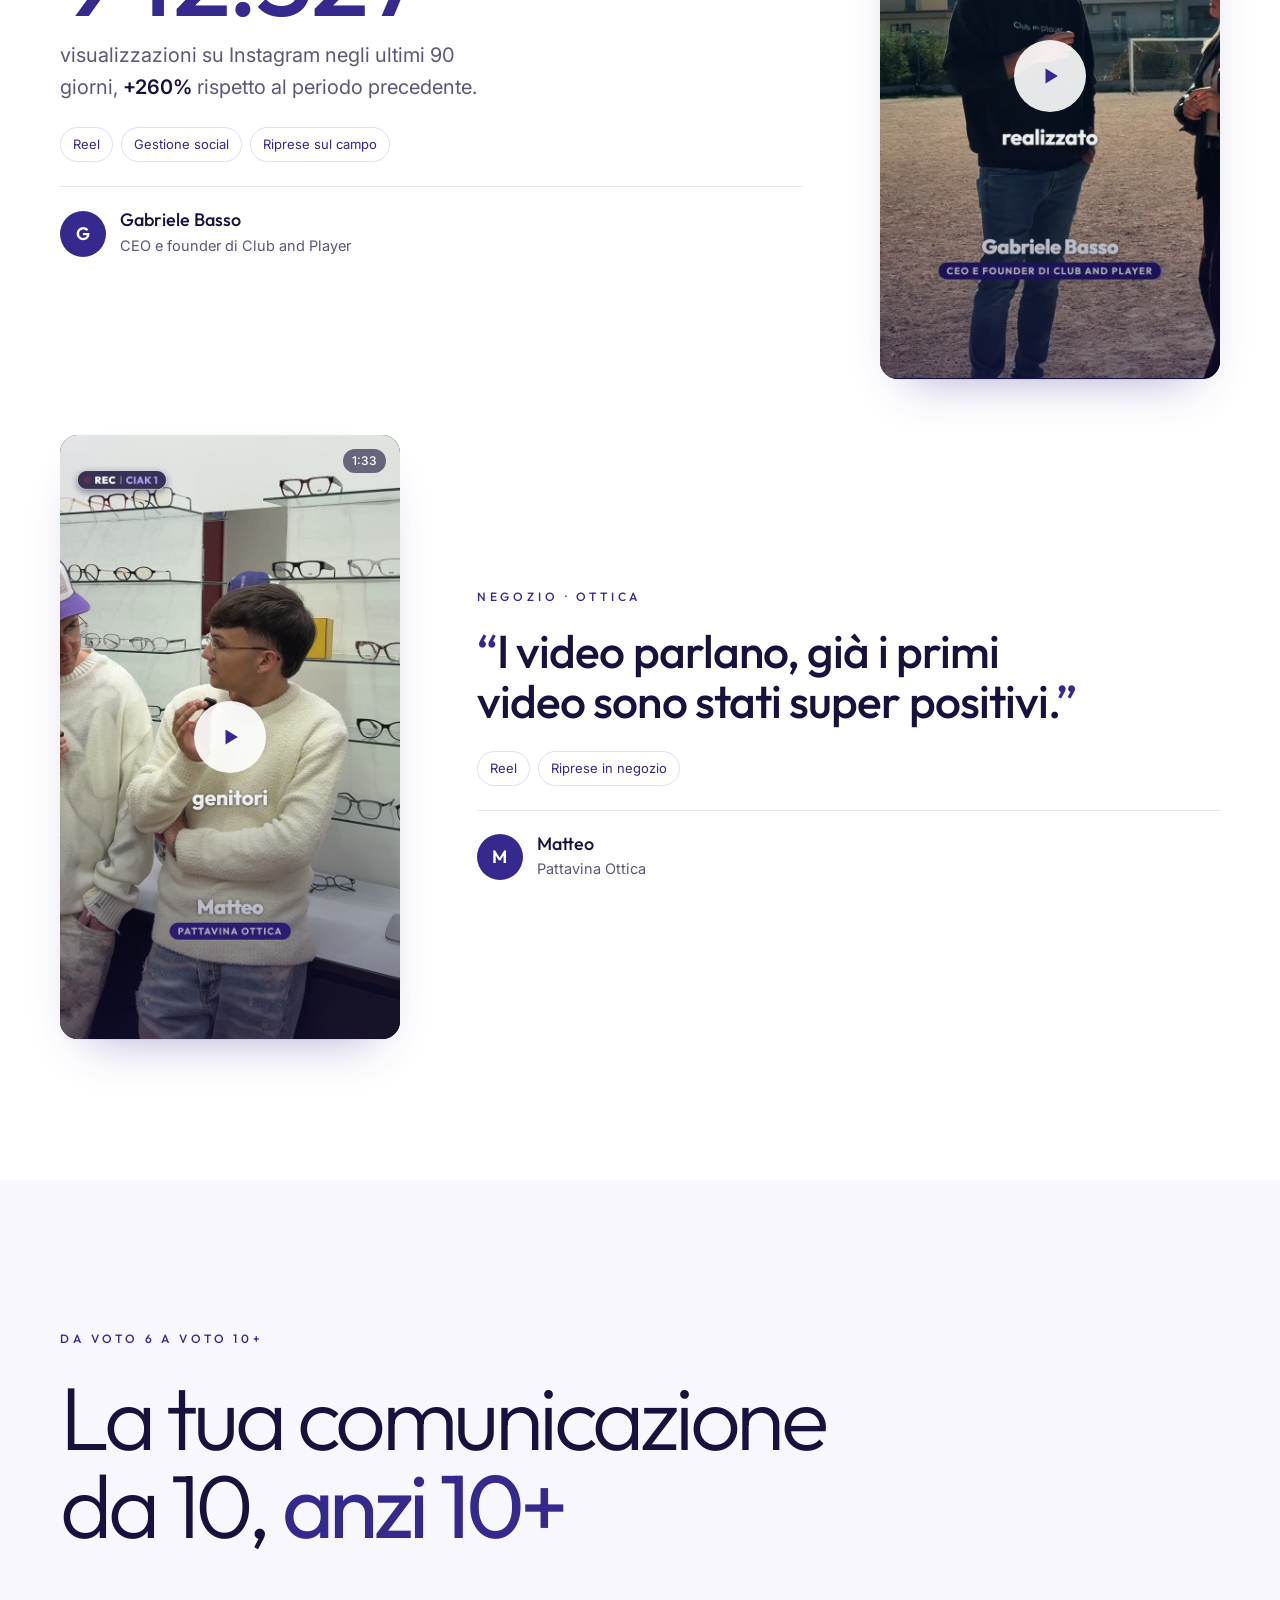
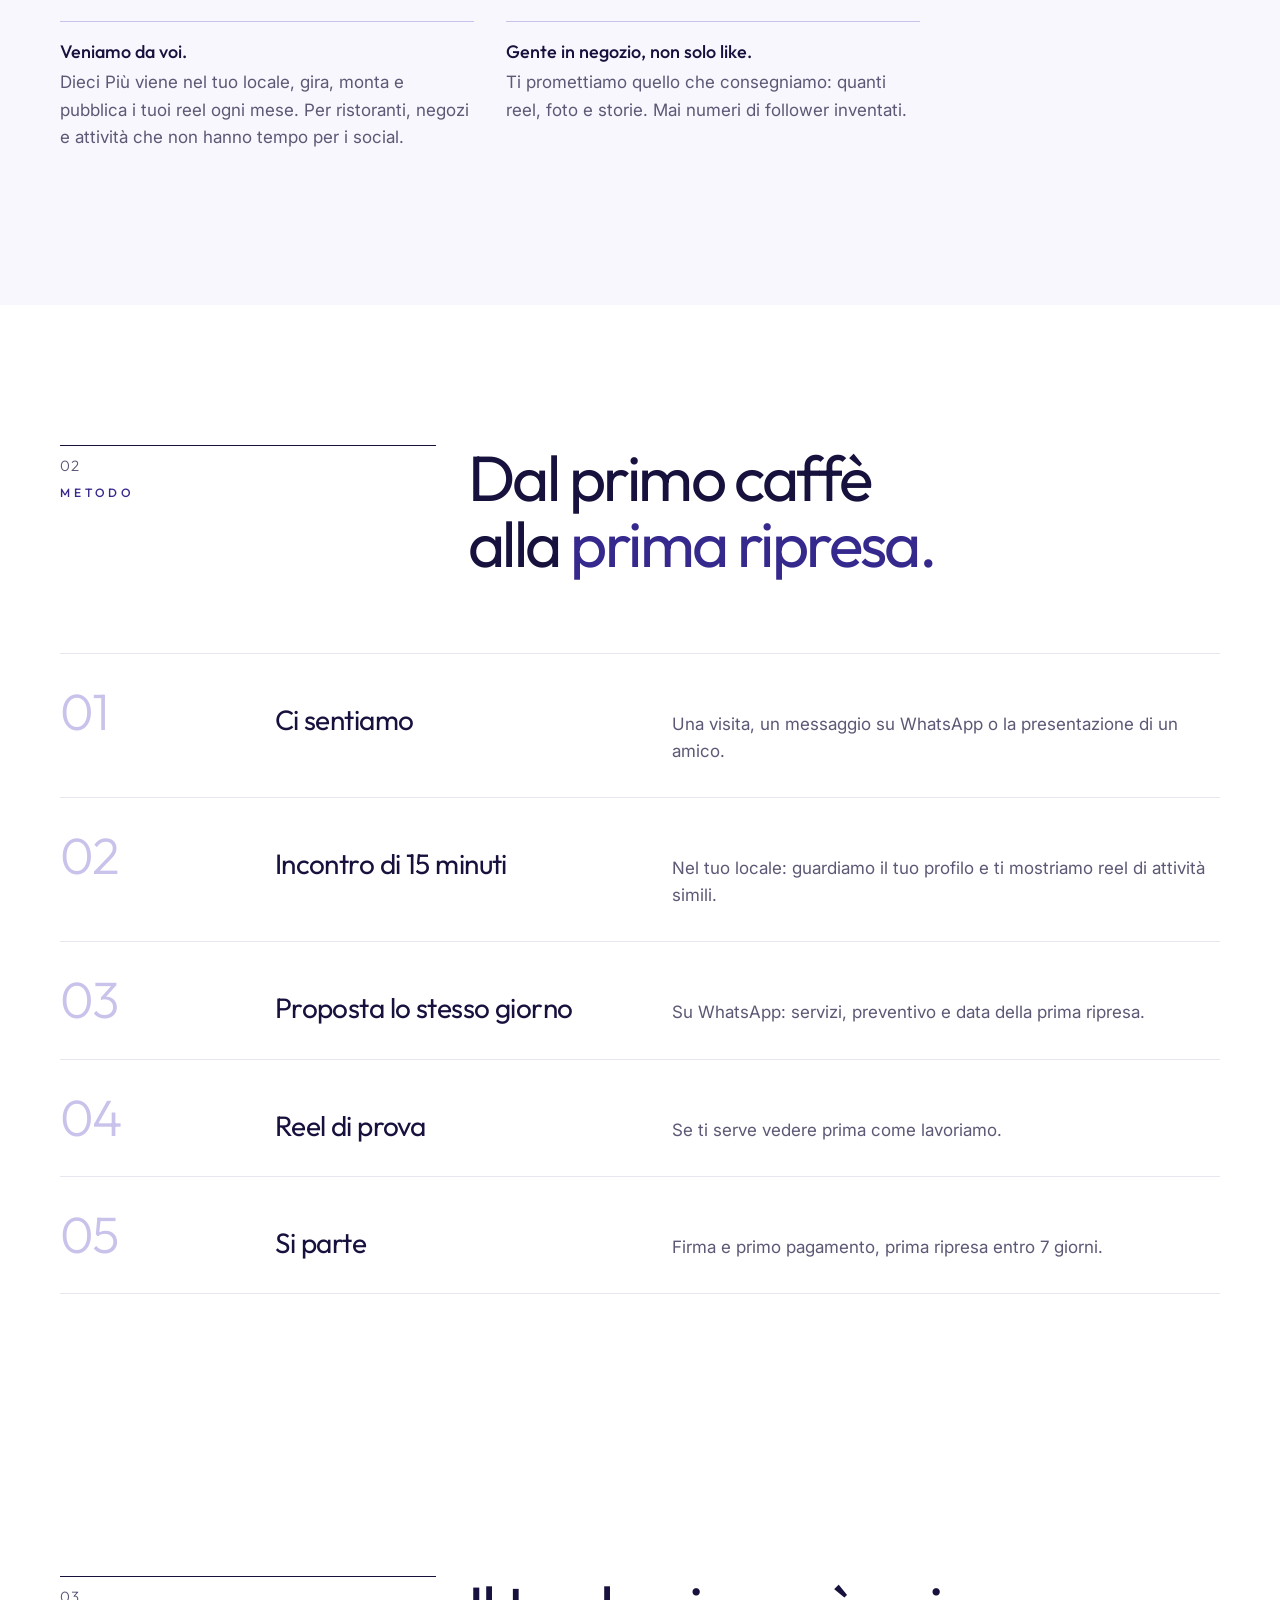
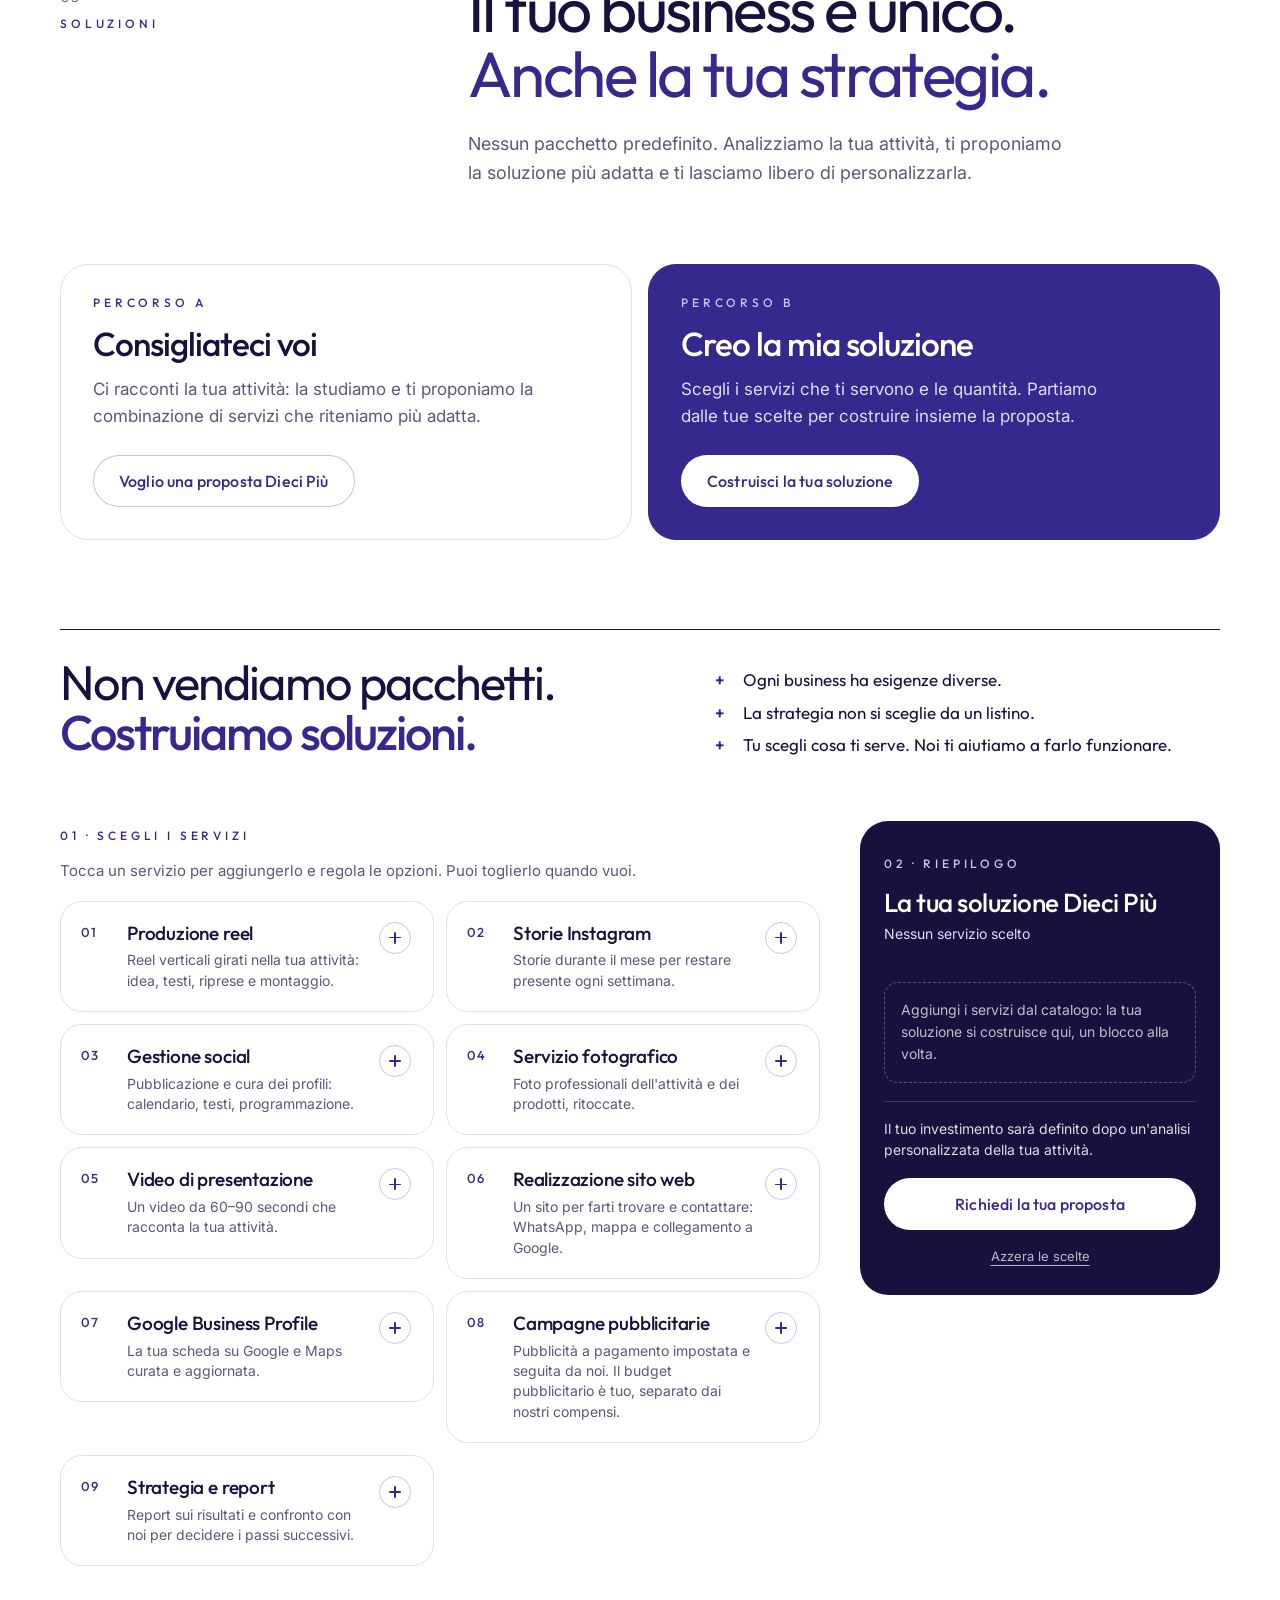
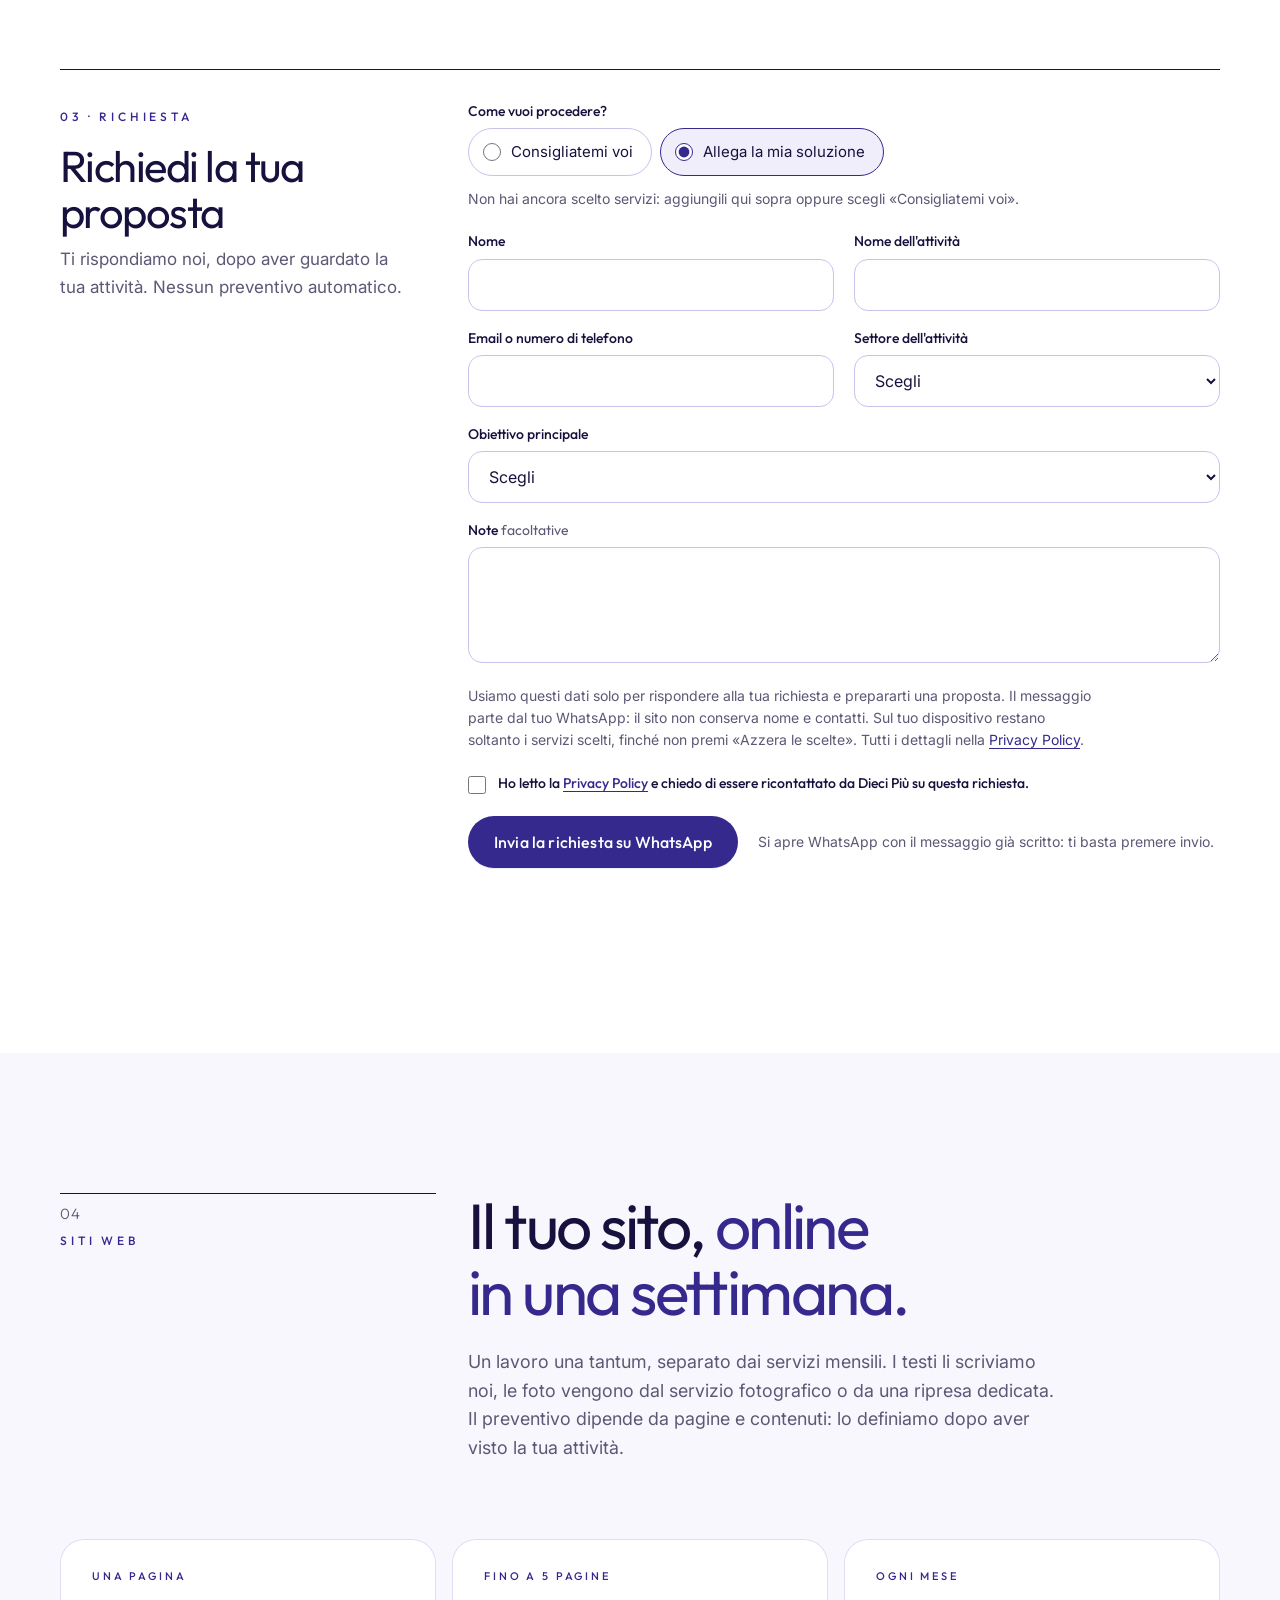
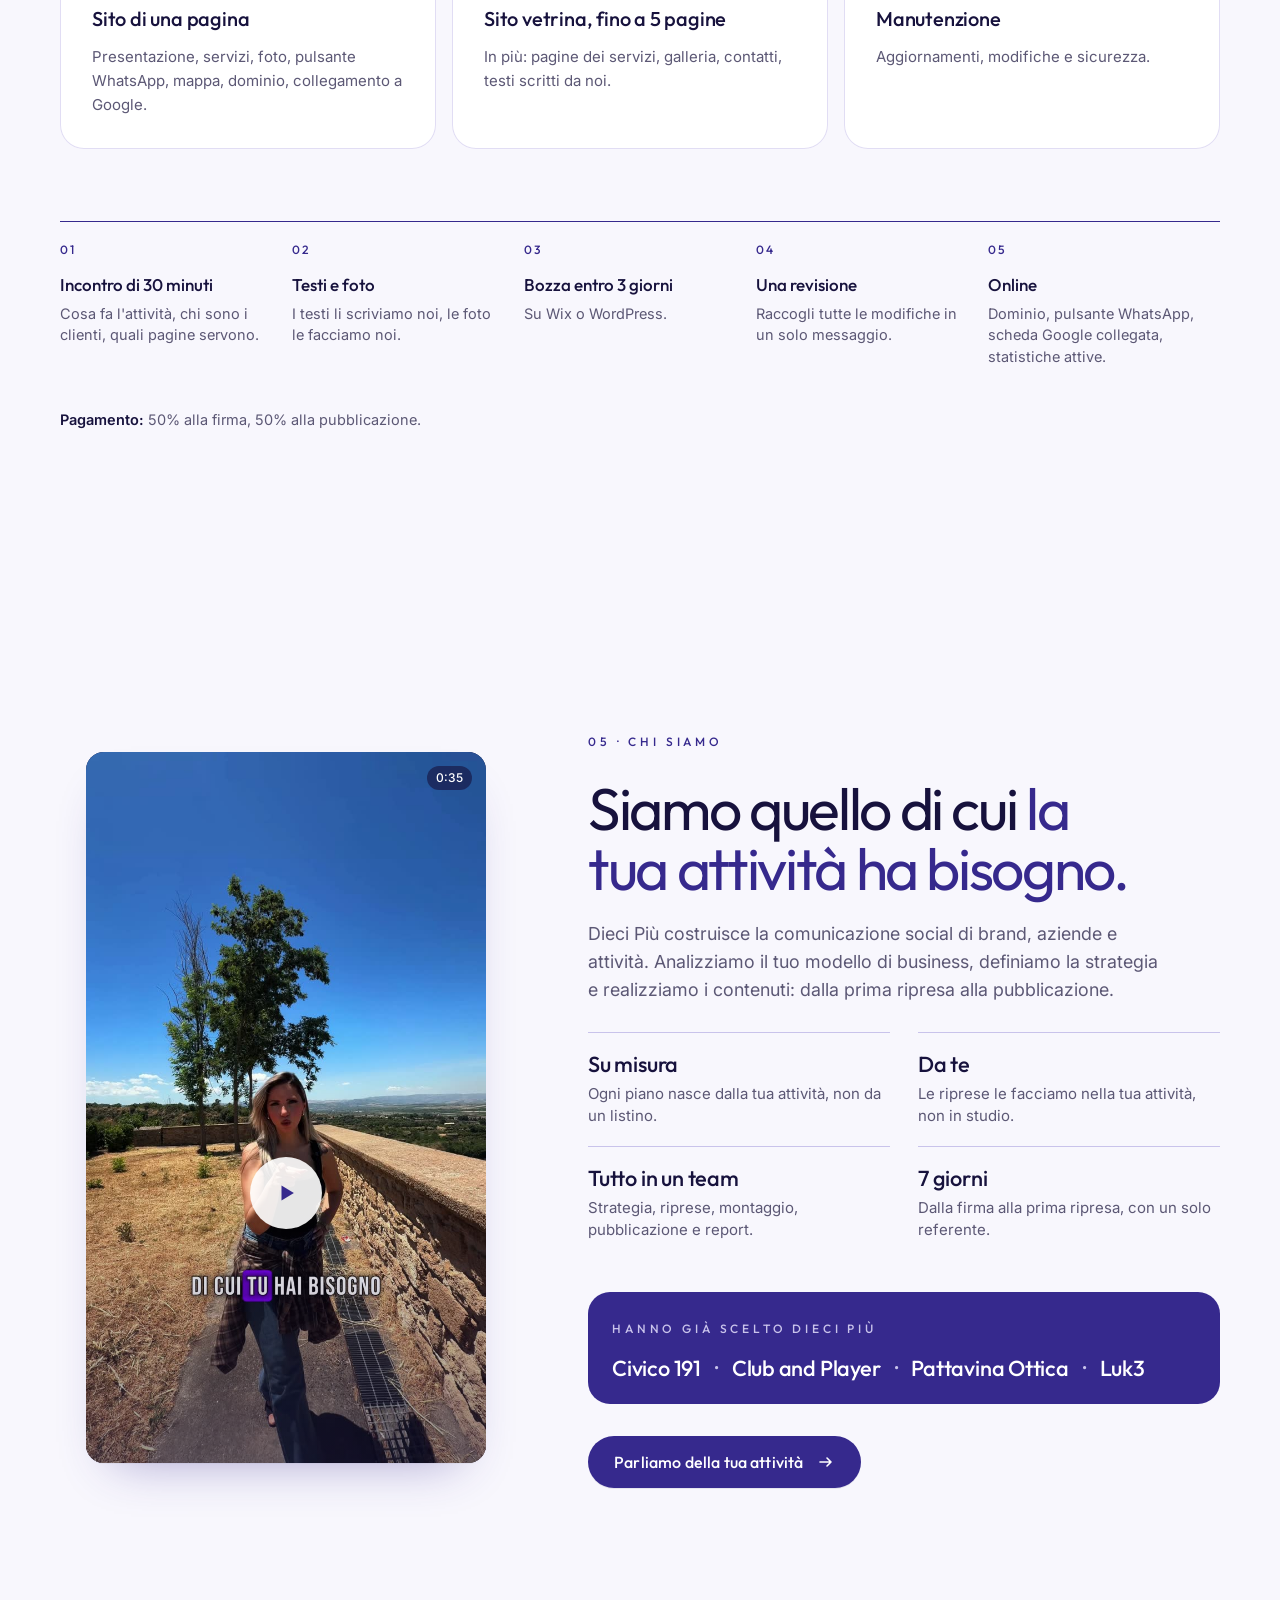
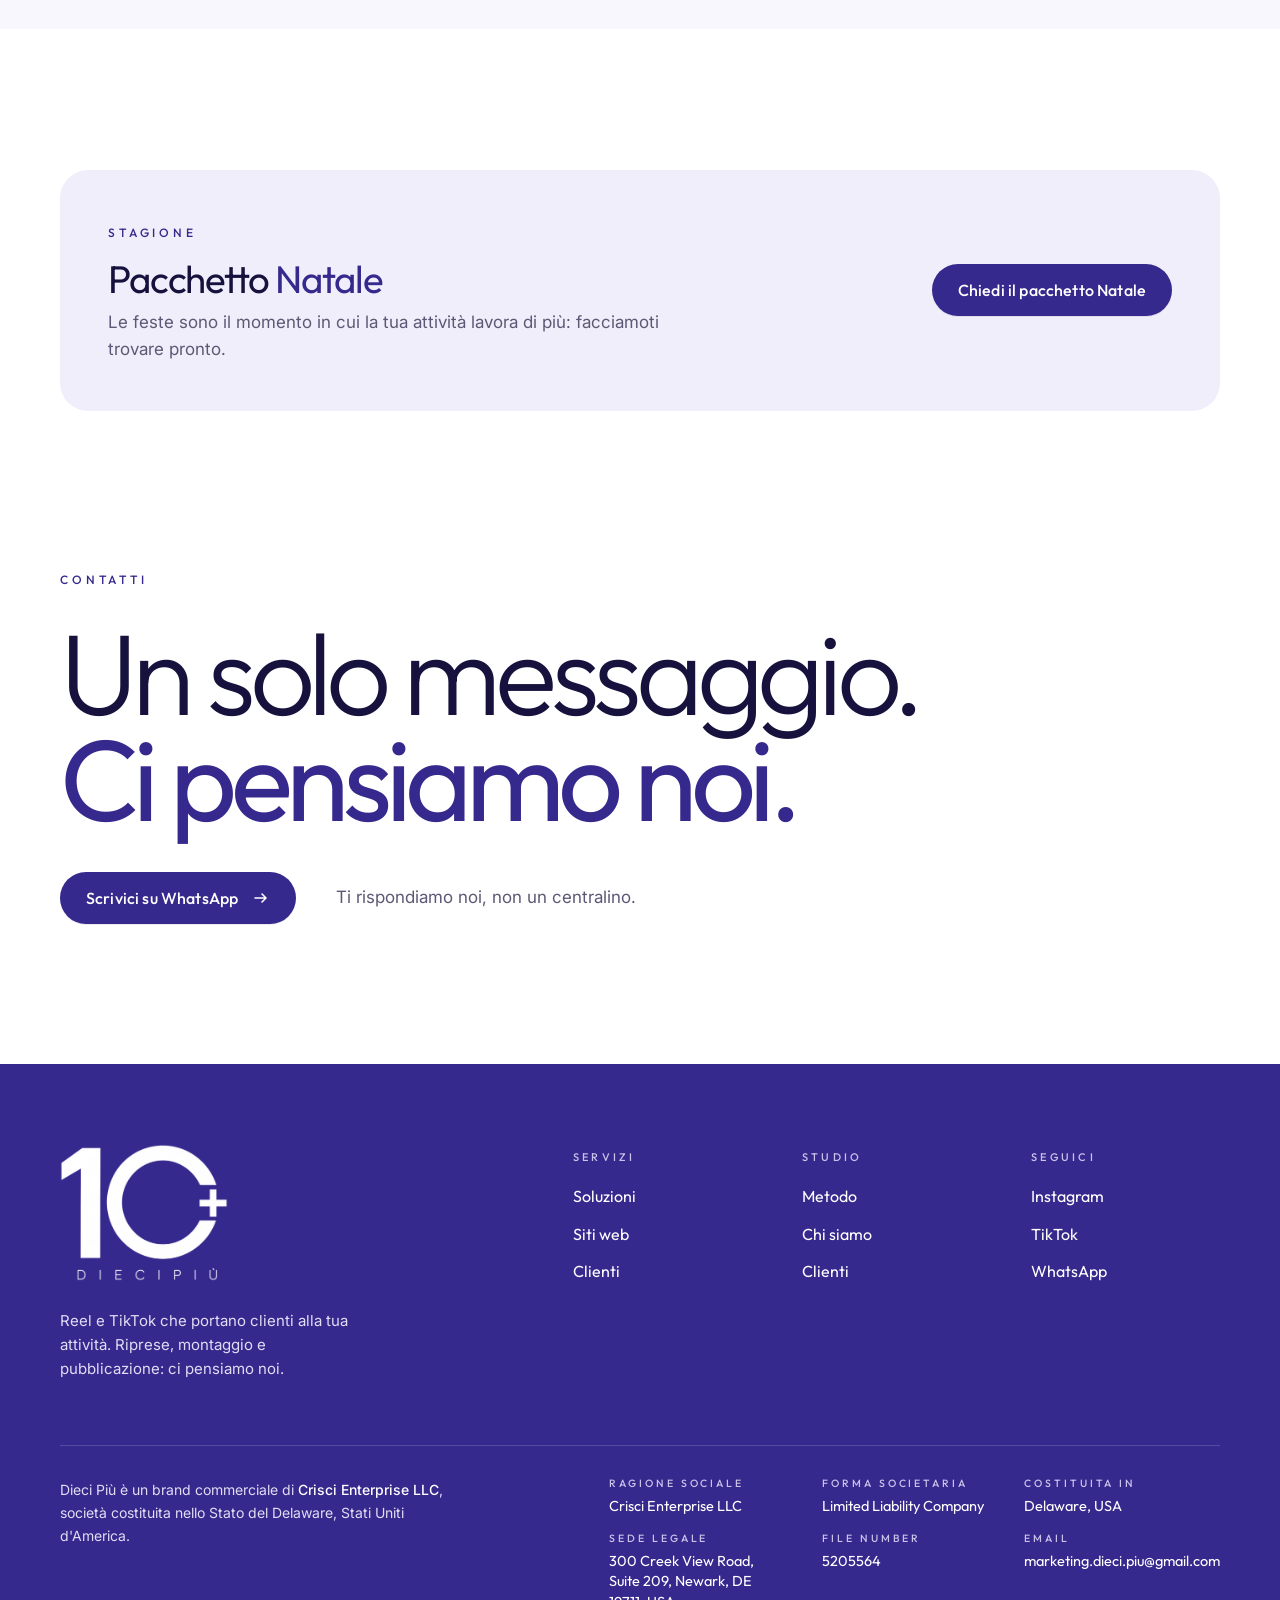
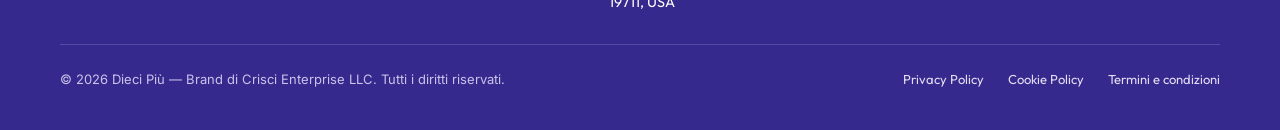
==== commit cb21c613: "Add files via upload" ====
--- a/index.html
+++ b/index.html
@@ -1,546 +1,574 @@
-<!doctype html>
-<html lang="it">
-<head>
-<meta charset="utf-8">
-<meta name="viewport" content="width=device-width, initial-scale=1, viewport-fit=cover">
-<title>Dieci Più · Reel e TikTok che portano clienti alla tua attività</title>
-<meta name="description" content="Dieci Più gira, monta e pubblica i reel della tua attività ogni mese. Soluzioni su misura.">
-<meta name="theme-color" content="#36298D">
-
-<link rel="icon" href="favicon.ico" sizes="any">
-<link rel="icon" type="image/png" sizes="32x32" href="assets/brand/favicon-32.png">
-<link rel="icon" type="image/png" sizes="16x16" href="assets/brand/favicon-16.png">
-<link rel="apple-touch-icon" href="assets/brand/apple-touch-icon.png">
-<link rel="manifest" href="site.webmanifest">
-
-<meta property="og:title" content="Dieci Più · Reel e TikTok che portano clienti alla tua attività">
-<meta property="og:description" content="Riprese, montaggio e pubblicazione: ci pensiamo noi.">
-<meta property="og:image" content="assets/brand/og-image.png">
-<meta property="og:locale" content="it_IT">
-
-<link rel="preconnect" href="https://fonts.googleapis.com">
-<link rel="preconnect" href="https://fonts.gstatic.com" crossorigin>
-<link rel="stylesheet" href="https://fonts.googleapis.com/css2?family=Outfit:wght@300;400;500;600&family=Inter:wght@400;500;600&display=swap">
-<link rel="stylesheet" href="styles.css">
-<link rel="stylesheet" href="mobile.css" media="(max-width: 767.98px)">
-<script>document.documentElement.classList.add('js')</script>
-</head>
-<body>
-
-<!-- ============================ NAVBAR ============================ -->
-<header class="nav" id="nav">
-  <div class="wrap nav-in">
-    <a class="brand" href="#top" aria-label="Dieci Più — torna all'inizio">
-      <img src="assets/brand/logo-dieci-piu-mark.png" alt="Dieci Più" width="1600" height="1102">
-    </a>
-    <ul class="nav-links">
-      <li><a href="#clienti">Clienti</a></li>
-      <li><a href="#metodo">Metodo</a></li>
-      <li><a href="#soluzioni">Soluzioni</a></li>
-      <li><a href="#siti">Siti web</a></li>
-      <li><a href="#chi-siamo">Chi siamo</a></li>
-    </ul>
-    <a class="btn btn-primary btn-sm" data-wa href="#contatti">Scrivici su WhatsApp</a>
-    <button class="nav-toggle" type="button" aria-expanded="false" aria-controls="menu" aria-label="Apri il menu"><span></span></button>
-  </div>
-</header>
-<nav class="mobile-menu" id="menu" aria-label="Menu">
-  <ol>
-    <li><a href="#clienti">Clienti</a></li>
-    <li><a href="#metodo">Metodo</a></li>
-    <li><a href="#soluzioni">Soluzioni</a></li>
-    <li><a href="#siti">Siti web</a></li>
-    <li><a href="#chi-siamo">Chi siamo</a></li>
-  </ol>
-  <a class="btn btn-primary" data-wa href="#contatti">Scrivici su WhatsApp</a>
-  <ul class="m-only m-menu-social">
-    <li><a data-social="instagram" href="#" rel="noopener" target="_blank">Instagram</a></li>
-    <li><a data-social="tiktok" href="#" rel="noopener" target="_blank">TikTok</a></li>
-  </ul>
-</nav>
-
-<main id="top">
-
-<!-- ============================ HERO ============================ -->
-<section class="hero wrap" aria-labelledby="hero-title">
-  <div class="hero-grid">
-    <div>
-      <div class="label" data-reveal>Reel e TikTok per attività</div>
-      <h1 id="hero-title">
-        <span class="line d-only"><span style="--d:.05s">Reel e TikTok</span></span>
-        <span class="line d-only"><span style="--d:.12s">che portano</span></span>
-        <span class="line d-only"><span style="--d:.19s"><em>clienti</em> alla tua</span></span>
-        <span class="line d-only"><span style="--d:.26s">attività.</span></span>
-        <span class="line m-only"><span style="--d:.05s">Non solo</span></span>
-        <span class="line m-only"><span style="--d:.12s"><em>reel.</em></span></span>
-        <span class="line m-only"><span style="--d:.19s">Facciamo</span></span>
-        <span class="line m-only"><span style="--d:.26s"><mark>notare</mark></span></span>
-        <span class="line m-only"><span style="--d:.33s">la tua</span></span>
-        <span class="line m-only"><span style="--d:.40s">attività.</span></span>
-      </h1>
-      <p class="hero-sub" data-reveal style="--d:.4s">Riprese, montaggio e pubblicazione: ci pensiamo noi. Voi lavorate, i reel li facciamo noi.</p>
-      <div class="hero-cta" data-reveal style="--d:.5s">
-        <a class="btn btn-primary" data-wa href="#contatti">Scrivici su WhatsApp
-          <span class="arrow" aria-hidden="true"><svg viewBox="0 0 18 18"><path d="M3 9h11m-4-4 4 4-4 4" fill="none" stroke="currentColor" stroke-width="1.6" stroke-linecap="round" stroke-linejoin="round"/></svg><svg viewBox="0 0 18 18"><path d="M3 9h11m-4-4 4 4-4 4" fill="none" stroke="currentColor" stroke-width="1.6" stroke-linecap="round" stroke-linejoin="round"/></svg></span>
-        </a>
-        <a class="btn btn-ghost" href="#soluzioni">Costruisci la tua soluzione</a>
-      </div>
-    </div>
-
-    <a class="reel-stack" href="#clienti" aria-label="Guarda le testimonianze dei clienti">
-      <div class="reel live"><video src="hero-1.mp4" poster="hero-1.jpg" autoplay muted loop playsinline preload="auto"></video><div class="bar"></div><div class="meta"><span>Gastronomia</span></div></div>
-      <div class="reel live"><video src="hero-2.mp4" poster="hero-2.jpg" autoplay muted loop playsinline preload="auto"></video><div class="bar"></div><div class="meta"><span>Calcio</span></div></div>
-      <div class="reel live"><video src="hero-3.mp4" poster="hero-3.jpg" autoplay muted loop playsinline preload="auto"></video><div class="bar"></div><div class="meta"><span>Ristorante</span></div></div>
-      <div class="reel live"><video src="hero-4.mp4" poster="hero-4.jpg" autoplay muted loop playsinline preload="auto"></video><div class="bar"></div><div class="meta"><span>Ottica</span></div></div>
-    </a>
-  </div>
-
-  <div class="hero-facts" data-reveal style="--d:.6s">
-    <div><b>8–16</b><span>reel al mese, girati da noi nella tua attività</span></div>
-    <div><b>Su misura</b><span>servizi e preventivo costruiti sulla tua attività</span></div>
-    <div><b>7 giorni</b><span>dalla firma alla prima ripresa</span></div>
-  </div>
-</section>
-
-<!-- ============================ VIDEO PROMO ============================ -->
-<section class="section tint promo" id="video" aria-labelledby="promo-title">
-  <div class="wrap promo-grid">
-    <div class="promo-head" data-reveal>
-      <span class="label">Il nostro video</span>
-      <h2 id="promo-title">Dieci Più <em>in 77 secondi.</em></h2>
-      <p>Cosa facciamo, per chi lo facciamo e cosa dicono i clienti che ci hanno già scelti.</p>
-    </div>
-    <div class="reel promo-reel" data-reveal style="--d:.1s">
-      <video id="v-promo" src="promo-dieci-piu.mp4" poster="promo-dieci-piu.jpg" preload="none" playsinline></video>
-      <span class="dur">1:17</span>
-      <button class="play play-btn" type="button" data-play="v-promo" aria-label="Guarda il video di presentazione di Dieci Più"><svg viewBox="0 0 16 16" aria-hidden="true"><path d="M4 2.5v11l9-5.5z" fill="currentColor"/></svg></button>
-    </div>
-    <div class="promo-foot" data-reveal style="--d:.2s">
-      <span class="label muted">Nel video</span>
-      <ul class="voice-tags"><li>Civico 191</li><li>Club and Player</li><li>Pattavina Ottica</li><li>Luk3</li></ul>
-      <a class="btn btn-primary" data-wa data-msg="Ciao Dieci Più, ho visto il vostro video e vorrei informazioni per la mia attività." href="#contatti">Scrivici su WhatsApp</a>
-    </div>
-  </div>
-</section>
-
-<!-- ============================ LAVORI (solo mobile) ============================ -->
-<section class="m-only m-work" id="lavori" aria-labelledby="mwork-title">
-  <div class="wrap">
-    <div class="m-head" data-reveal>
-      <span class="label">Lavori reali</span>
-      <h2 id="mwork-title">Un progetto <em>alla volta.</em></h2>
-      <p>Reel verticali girati sul posto e montati da noi. Scorri.</p>
-    </div>
-  </div>
-  <ul class="m-slides" aria-label="Reel realizzati">
-    <li class="m-slide" data-reveal>
-      <figure>
-        <div class="m-frame"><video src="hero-1.mp4" poster="hero-1.jpg" muted loop playsinline preload="none" aria-hidden="true"></video></div>
-        <figcaption><span class="m-num">01</span><b>Gastronomia</b><span>Reel · girato in sede</span></figcaption>
-      </figure>
-    </li>
-    <li class="m-slide" data-reveal style="--d:.08s">
-      <figure>
-        <div class="m-frame"><video src="hero-2.mp4" poster="hero-2.jpg" muted loop playsinline preload="none" aria-hidden="true"></video></div>
-        <figcaption><span class="m-num">02</span><b>Calcio</b><span>Reel · girato sul campo</span></figcaption>
-      </figure>
-    </li>
-    <li class="m-slide" data-reveal style="--d:.16s">
-      <figure>
-        <div class="m-frame"><video src="hero-3.mp4" poster="hero-3.jpg" muted loop playsinline preload="none" aria-hidden="true"></video></div>
-        <figcaption><span class="m-num">03</span><b>Ristorante</b><span>Reel · girato in sede</span></figcaption>
-      </figure>
-    </li>
-  </ul>
-  <div class="wrap m-work-foot">
-    <div class="m-count" aria-hidden="true"><b>01</b> / 03</div>
-    <a class="btn btn-primary" data-wa data-msg="Ciao Dieci Più, vorrei dei reel così per la mia attività." href="#contatti">Voglio reel così</a>
-  </div>
-</section>
-
-<!-- ============================ TESTIMONIANZE ============================ -->
-<section class="section" id="clienti" aria-labelledby="clienti-title">
-  <div class="wrap">
-    <div class="section-head">
-      <div class="index" data-reveal><span class="n">01</span><span class="label">Clienti</span></div>
-      <div data-reveal style="--d:.1s">
-        <h2 id="clienti-title">Lo raccontano <em>loro.</em></h2>
-        <p>Chi sono, com'erano i social prima, cosa è cambiato e perché ci consigliano.</p>
-      </div>
-    </div>
-    <!-- Una figura per ogni video-testimonianza (liberatoria firmata).
-         Per aggiungerne una: copiare <figure class="voice-feature">, cambiare video, poster e testi. -->
-    <div class="voices-list">
-      <figure class="voice-feature" data-reveal>
-        <div class="m-only m-client"><span class="label">Ristorazione · Ristorante e Gastronomia</span><h3>Civico 191</h3></div>
-        <div class="reel">
-          <video id="v-civico191" src="civico191.mp4" poster="civico191.jpg" preload="none" playsinline></video>
-          <span class="dur">2:13</span>
-          <button class="play play-btn" type="button" data-play="v-civico191" aria-label="Guarda la testimonianza di Civico 191"><svg viewBox="0 0 16 16" aria-hidden="true"><path d="M4 2.5v11l9-5.5z" fill="currentColor"/></svg></button>
-        </div>
-        <figcaption>
-          <span class="label">Ristorazione · Ristorante e Gastronomia</span>
-          <div class="voice-stat"><b>×5</b><span>il fatturato rispetto a un anno fa.</span></div>
-          <p class="voice-quote">“Grazie a Dieci Più non abbiamo più tempo di ordinare casa.”</p>
-          <ul class="voice-tags"><li>Reel</li><li>Gestione social</li><li>Riprese in sede</li></ul>
-          <div class="voice-who"><span class="av" aria-hidden="true">P</span><div><b>Pierpaolo</b><span>Titolare di Civico 191</span></div></div>
-        </figcaption>
-      </figure>
-
-      <figure class="voice-feature rev" data-reveal>
-        <div class="m-only m-client"><span class="label">Sport · Calcio</span><h3>Club and Player</h3></div>
-        <div class="reel">
-          <video id="v-clubplayer" src="club-and-player.mp4" poster="club-and-player.jpg" preload="none" playsinline></video>
-          <span class="dur">1:52</span>
-          <button class="play play-btn" type="button" data-play="v-clubplayer" aria-label="Guarda la testimonianza di Club and Player"><svg viewBox="0 0 16 16" aria-hidden="true"><path d="M4 2.5v11l9-5.5z" fill="currentColor"/></svg></button>
-        </div>
-        <figcaption>
-          <span class="label">Sport · Calcio</span>
-          <div class="voice-stat"><b>942.527</b><span>visualizzazioni su Instagram negli ultimi 90 giorni, <em>+260%</em> rispetto al periodo precedente.</span></div>
-          <ul class="voice-tags"><li>Reel</li><li>Gestione social</li><li>Riprese sul campo</li></ul>
-          <div class="voice-who"><span class="av" aria-hidden="true">G</span><div><b>Gabriele Basso</b><span>CEO e founder di Club and Player</span></div></div>
-        </figcaption>
-      </figure>
-
-      <figure class="voice-feature" data-reveal>
-        <div class="m-only m-client"><span class="label">Negozio · Ottica</span><h3>Pattavina Ottica</h3></div>
-        <div class="reel">
-          <video id="v-pattavina" src="pattavina-ottica.mp4" poster="pattavina-ottica.jpg" preload="none" playsinline></video>
-          <span class="dur">1:33</span>
-          <button class="play play-btn" type="button" data-play="v-pattavina" aria-label="Guarda la testimonianza di Pattavina Ottica"><svg viewBox="0 0 16 16" aria-hidden="true"><path d="M4 2.5v11l9-5.5z" fill="currentColor"/></svg></button>
-        </div>
-        <figcaption>
-          <span class="label">Negozio · Ottica</span>
-          <blockquote>I video parlano, già i primi video sono stati super positivi.</blockquote>
-          <ul class="voice-tags"><li>Reel</li><li>Riprese in negozio</li></ul>
-          <div class="voice-who"><span class="av" aria-hidden="true">M</span><div><b>Matteo</b><span>Pattavina Ottica</span></div></div>
-        </figcaption>
-      </figure>
-    </div>
-  </div>
-</section>
-
-<!-- ============================ MANIFESTO ============================ -->
-<section class="manifesto" aria-label="Come lavoriamo">
-  <div class="wrap">
-    <div class="label" data-reveal>Da voto 6 a voto 10+</div>
-    <blockquote data-reveal style="--d:.1s">La tua comunicazione <span style="white-space:nowrap">da 10, <b>anzi 10+</b></span></blockquote>
-    <div class="pair">
-      <p data-reveal style="--d:.2s"><b>Veniamo da voi.</b>Dieci Più viene nel tuo locale, gira, monta e pubblica i tuoi reel ogni mese. Per ristoranti, negozi e attività che non hanno tempo per i social.</p>
-      <p data-reveal style="--d:.3s"><b>Gente in negozio, non solo like.</b>Ti promettiamo quello che consegniamo: quanti reel, foto e storie. Mai numeri di follower inventati.</p>
-    </div>
-  </div>
-</section>
-
-<!-- ============================ METODO ============================ -->
-<section class="section" id="metodo" aria-labelledby="metodo-title">
-  <div class="wrap">
-    <div class="section-head">
-      <div class="index" data-reveal><span class="n">02</span><span class="label">Metodo</span></div>
-      <div data-reveal style="--d:.1s">
-        <h2 id="metodo-title">Dal primo caffè alla <em>prima ripresa.</em></h2>
-      </div>
-    </div>
-    <ol class="steps">
-      <li data-reveal><b>Ci sentiamo</b><span>Una visita, un messaggio su WhatsApp o la presentazione di un amico.</span></li>
-      <li data-reveal><b>Incontro di 15 minuti</b><span>Nel tuo locale: guardiamo il tuo profilo e ti mostriamo reel di attività simili.</span></li>
-      <li data-reveal><b>Proposta lo stesso giorno</b><span>Su WhatsApp: servizi, preventivo e data della prima ripresa.</span></li>
-      <li data-reveal><b>Reel di prova</b><span>Se ti serve vedere prima come lavoriamo.</span></li>
-      <li data-reveal><b>Si parte</b><span>Firma e primo pagamento, prima ripresa entro 7 giorni.</span></li>
-    </ol>
-  </div>
-</section>
-
-<!-- ============================ SOLUZIONI SU MISURA ============================ -->
-<!-- I servizi del configuratore sono in configuratore.js (CATALOGO_SERVIZI). -->
-<section class="section soluzioni" id="soluzioni" aria-labelledby="soluzioni-title">
-  <div class="wrap">
-    <div class="section-head">
-      <div class="index" data-reveal><span class="n">03</span><span class="label">Soluzioni</span></div>
-      <div data-reveal style="--d:.1s">
-        <h2 id="soluzioni-title">Il tuo business è unico. <em>Anche la tua strategia.</em></h2>
-        <p>Nessun pacchetto predefinito. Analizziamo la tua attività, ti proponiamo la soluzione più adatta e ti lasciamo libero di personalizzarla.</p>
-      </div>
-    </div>
-
-    <div class="sol-paths">
-      <article class="sol-path" data-reveal>
-        <span class="label">Percorso A</span>
-        <h3>Consigliateci voi</h3>
-        <p>Ci racconti la tua attività: la studiamo e ti proponiamo la combinazione di servizi che riteniamo più adatta.</p>
-        <button class="btn btn-ghost" type="button" data-path="a">Voglio una proposta Dieci Più</button>
-      </article>
-      <article class="sol-path sol-path-b" data-reveal style="--d:.1s">
-        <span class="label">Percorso B</span>
-        <h3>Creo la mia soluzione</h3>
-        <p>Scegli i servizi che ti servono e le quantità. Partiamo dalle tue scelte per costruire insieme la proposta.</p>
-        <button class="btn btn-primary" type="button" data-path="b">Costruisci la tua soluzione</button>
-      </article>
-    </div>
-
-    <div class="sol-claims" data-reveal>
-      <p class="sol-claim">Non vendiamo pacchetti. <b>Costruiamo soluzioni.</b></p>
-      <ul>
-        <li>Ogni business ha esigenze diverse.</li>
-        <li>La strategia non si sceglie da un listino.</li>
-        <li>Tu scegli cosa ti serve. Noi ti aiutiamo a farlo funzionare.</li>
-      </ul>
-    </div>
-
-    <div class="sol-builder" id="costruisci">
-      <div class="sol-catalog-wrap">
-        <div class="sol-step"><span class="label">01 · Scegli i servizi</span><p>Tocca un servizio per aggiungerlo e regola le opzioni. Puoi toglierlo quando vuoi.</p></div>
-        <div class="sol-catalog" data-catalogo></div>
-        <noscript><p class="sol-noscript">Per costruire la tua soluzione serve JavaScript attivo. Puoi comunque scriverci dai contatti in fondo alla pagina.</p></noscript>
-      </div>
-
-      <aside class="sol-summary" aria-labelledby="sol-sum-title">
-        <div class="sol-summary-in">
-          <span class="label">02 · Riepilogo</span>
-          <h3 id="sol-sum-title">La tua soluzione Dieci Più</h3>
-          <p class="sol-count" data-count aria-live="polite">Nessun servizio scelto</p>
-          <ol class="sol-stack" data-stack aria-label="Servizi scelti"></ol>
-          <p class="sol-empty" data-empty>Aggiungi i servizi dal catalogo: la tua soluzione si costruisce qui, un blocco alla volta.</p>
-          <p class="sol-note">Il tuo investimento sarà definito dopo un'analisi personalizzata della tua attività.</p>
-          <button class="btn btn-primary sol-cta" type="button" data-to-form>Richiedi la tua proposta</button>
-          <button class="sol-reset" type="button" data-reset>Azzera le scelte</button>
-        </div>
-      </aside>
-
-      <div class="sol-bar" data-bar aria-hidden="true">
-        <span data-count>Nessun servizio scelto</span>
-        <button class="btn btn-primary btn-sm" type="button" data-to-form tabindex="-1">Richiedi la proposta</button>
-      </div>
-    </div>
-
-    <form class="sol-form" id="richiesta" novalidate aria-labelledby="sol-form-title">
-      <div class="sol-form-head">
-        <span class="label">03 · Richiesta</span>
-        <h3 id="sol-form-title">Richiedi la tua proposta</h3>
-        <p>Ti rispondiamo noi, dopo aver guardato la tua attività. Nessun preventivo automatico.</p>
-      </div>
-
-      <fieldset class="sol-field sol-mode">
-        <legend>Come vuoi procedere?</legend>
-        <div class="sol-radios">
-          <label><input type="radio" name="percorso" value="a"> <span>Consigliatemi voi</span></label>
-          <label><input type="radio" name="percorso" value="b" checked> <span>Allega la mia soluzione</span></label>
-        </div>
-        <p class="sol-attach" data-attach></p>
-        <p class="field-err" data-err="percorso" hidden></p>
-      </fieldset>
-
-      <div class="sol-grid">
-        <div class="sol-field">
-          <label for="f-nome">Nome</label>
-          <input id="f-nome" name="nome" type="text" autocomplete="name" required aria-describedby="e-nome">
-          <p class="field-err" id="e-nome" data-err="nome" hidden></p>
-        </div>
-        <div class="sol-field">
-          <label for="f-attivita">Nome dell'attività</label>
-          <input id="f-attivita" name="attivita" type="text" autocomplete="organization" required aria-describedby="e-attivita">
-          <p class="field-err" id="e-attivita" data-err="attivita" hidden></p>
-        </div>
-        <div class="sol-field">
-          <label for="f-contatto">Email o numero di telefono</label>
-          <input id="f-contatto" name="contatto" type="text" autocomplete="email" required aria-describedby="e-contatto">
-          <p class="field-err" id="e-contatto" data-err="contatto" hidden></p>
-        </div>
-        <div class="sol-field">
-          <label for="f-settore">Settore dell'attività</label>
-          <select id="f-settore" name="settore" required aria-describedby="e-settore">
-            <option value="">Scegli</option>
-            <option>Ristorazione</option>
-            <option>Negozio</option>
-            <option>Bellezza e benessere</option>
-            <option>Sport e fitness</option>
-            <option>Immobiliare o auto</option>
-            <option>Agroalimentare</option>
-            <option>Eventi e spettacolo</option>
-            <option>Startup</option>
-            <option>Altro</option>
-          </select>
-          <p class="field-err" id="e-settore" data-err="settore" hidden></p>
-        </div>
-        <div class="sol-field sol-wide">
-          <label for="f-obiettivo">Obiettivo principale</label>
-          <select id="f-obiettivo" name="obiettivo" required aria-describedby="e-obiettivo">
-            <option value="">Scegli</option>
-            <option>Farmi conoscere in zona</option>
-            <option>Portare più clienti nella mia attività</option>
-            <option>Lanciare una nuova attività</option>
-            <option>Curare l'immagine online</option>
-            <option>Avere un sito web</option>
-            <option>Altro</option>
-          </select>
-          <p class="field-err" id="e-obiettivo" data-err="obiettivo" hidden></p>
-        </div>
-        <div class="sol-field sol-wide">
-          <label for="f-note">Note <span class="opt-tag">facoltative</span></label>
-          <textarea id="f-note" name="note" rows="4"></textarea>
-        </div>
-      </div>
-
-      <div class="sol-field sol-consent">
-        <label class="sol-check"><input type="checkbox" name="consenso" required aria-describedby="e-consenso"> <span>Acconsento a essere ricontattato da Dieci Più su questa richiesta. I dati non vengono salvati sul sito: li invii tu, su WhatsApp.</span></label>
-        <p class="field-err" id="e-consenso" data-err="consenso" hidden></p>
-      </div>
-
-      <div class="sol-send">
-        <button class="btn btn-primary" type="submit">Invia la richiesta su WhatsApp</button>
-        <p class="sol-send-note">Si apre WhatsApp con il messaggio già scritto: ti basta premere invio.</p>
-      </div>
-      <p class="form-status" data-status role="status" tabindex="-1" hidden></p>
-    </form>
-  </div>
-</section>
-
-<!-- ============================ SITI WEB ============================ -->
-<section class="section tint" id="siti" aria-labelledby="siti-title">
-  <div class="wrap">
-    <div class="section-head">
-      <div class="index" data-reveal><span class="n">04</span><span class="label">Siti web</span></div>
-      <div data-reveal style="--d:.1s">
-        <h2 id="siti-title">Il tuo sito, <em>online in una settimana.</em></h2>
-        <p>Un lavoro una tantum, separato dai servizi mensili. I testi li scriviamo noi, le foto vengono dal servizio fotografico o da una ripresa dedicata. Il preventivo dipende da pagine e contenuti: lo definiamo dopo aver visto la tua attività.</p>
-      </div>
-    </div>
-
-    <div class="sites">
-      <article class="site-card" data-reveal>
-        <span class="from">Una pagina</span>
-        <h3>Sito di una pagina</h3>
-        <p>Presentazione, servizi, foto, pulsante WhatsApp, mappa, dominio, collegamento a Google.</p>
-      </article>
-      <article class="site-card" data-reveal style="--d:.1s">
-        <span class="from">Fino a 5 pagine</span>
-        <h3>Sito vetrina, fino a 5 pagine</h3>
-        <p>In più: pagine dei servizi, galleria, contatti, testi scritti da noi.</p>
-      </article>
-      <article class="site-card" data-reveal style="--d:.2s">
-        <span class="from">Ogni mese</span>
-        <h3>Manutenzione</h3>
-        <p>Aggiornamenti, modifiche e sicurezza.</p>
-      </article>
-    </div>
-
-    <ol class="process" data-process>
-      <li><b>Incontro di 30 minuti</b><span>Cosa fa l'attività, chi sono i clienti, quali pagine servono.</span></li>
-      <li><b>Testi e foto</b><span>I testi li scriviamo noi, le foto le facciamo noi.</span></li>
-      <li><b>Bozza entro 3 giorni</b><span>Su Wix o WordPress.</span></li>
-      <li><b>Una revisione</b><span>Raccogli tutte le modifiche in un solo messaggio.</span></li>
-      <li><b>Online</b><span>Dominio, pulsante WhatsApp, scheda Google collegata, statistiche attive.</span></li>
-    </ol>
-    <p class="sites-notes" data-reveal><b>Pagamento:</b> 50% alla firma, 50% alla pubblicazione.</p>
-  </div>
-</section>
-
-<!-- ============================ CHI SIAMO ============================ -->
-<section class="section tint" id="chi-siamo" aria-labelledby="chi-title">
-  <div class="wrap about">
-    <div class="about-head" data-reveal>
-      <span class="label">05 · Chi siamo</span>
-      <h2 id="chi-title">Siamo quello di cui <em>la tua attività ha bisogno.</em></h2>
-      <p class="about-lead">Dieci Più costruisce la comunicazione social di brand, aziende e attività. Analizziamo il tuo modello di business, definiamo la strategia e realizziamo i contenuti: dalla prima ripresa alla pubblicazione.</p>
-    </div>
-
-    <div class="reel about-reel" data-reveal style="--d:.1s">
-      <video id="v-chi" src="chi-siamo-dieci-piu.mp4" poster="chi-siamo-dieci-piu.jpg" preload="none" playsinline></video>
-      <span class="dur">0:35</span>
-      <button class="play play-btn" type="button" data-play="v-chi" aria-label="Guarda il video di presentazione di Dieci Più"><svg viewBox="0 0 16 16" aria-hidden="true"><path d="M4 2.5v11l9-5.5z" fill="currentColor"/></svg></button>
-    </div>
-
-    <div class="about-details" data-reveal style="--d:.15s">
-      <ul class="about-pillars">
-        <li><b>Su misura</b><span>Ogni piano nasce dalla tua attività, non da un listino.</span></li>
-        <li><b>Da te</b><span>Le riprese le facciamo nella tua attività, non in studio.</span></li>
-        <li><b>Tutto in un team</b><span>Strategia, riprese, montaggio, pubblicazione e report.</span></li>
-        <li><b>7 giorni</b><span>Dalla firma alla prima ripresa, con un solo referente.</span></li>
-      </ul>
-      <div class="about-status">
-        <span class="label">Hanno già scelto Dieci Più</span>
-        <ul class="about-clients"><li>Civico 191</li><li>Club and Player</li><li>Pattavina Ottica</li><li>Luk3</li></ul>
-      </div>
-      <a class="btn btn-primary" data-wa data-msg="Ciao Dieci Più, vorrei parlare della comunicazione della mia attività." href="#contatti">Parliamo della tua attività
-        <span class="arrow" aria-hidden="true"><svg viewBox="0 0 18 18"><path d="M3 9h11m-4-4 4 4-4 4" fill="none" stroke="currentColor" stroke-width="1.6" stroke-linecap="round" stroke-linejoin="round"/></svg><svg viewBox="0 0 18 18"><path d="M3 9h11m-4-4 4 4-4 4" fill="none" stroke="currentColor" stroke-width="1.6" stroke-linecap="round" stroke-linejoin="round"/></svg></span>
-      </a>
-    </div>
-  </div>
-</section>
-
-<!-- ============================ NATALE + CONTATTI ============================ -->
-<section class="section contact" id="contatti" aria-labelledby="contatti-title">
-  <div class="wrap">
-    <div class="season" data-reveal>
-      <div>
-        <span class="label">Stagione</span>
-        <h3>Pacchetto <b>Natale</b></h3>
-        <p>Le feste sono il momento in cui la tua attività lavora di più: facciamoti trovare pronto.</p>
-      </div>
-      <a class="btn btn-primary" data-wa data-msg="Ciao Dieci Più, vorrei informazioni sul pacchetto Natale." href="#contatti">Chiedi il pacchetto Natale</a>
-    </div>
-
-    <div style="margin-top: clamp(96px, 12vw, 176px)">
-      <span class="label" data-reveal>Contatti</span>
-      <h2 id="contatti-title" data-reveal style="--d:.1s">Un solo messaggio. <b>Ci pensiamo noi.</b></h2>
-      <div class="contact-row" data-reveal style="--d:.2s">
-        <a class="btn btn-primary" data-wa href="#contatti">Scrivici su WhatsApp
-          <span class="arrow" aria-hidden="true"><svg viewBox="0 0 18 18"><path d="M3 9h11m-4-4 4 4-4 4" fill="none" stroke="currentColor" stroke-width="1.6" stroke-linecap="round" stroke-linejoin="round"/></svg><svg viewBox="0 0 18 18"><path d="M3 9h11m-4-4 4 4-4 4" fill="none" stroke="currentColor" stroke-width="1.6" stroke-linecap="round" stroke-linejoin="round"/></svg></span>
-        </a>
-        <p>Ti rispondiamo noi, non un centralino.</p>
-      </div>
-    </div>
-  </div>
-</section>
-
-</main>
-
-<!-- ============================ FOOTER ============================ -->
-<footer class="footer">
-  <div class="wrap">
-    <div class="footer-grid">
-      <div>
-        <img class="logo" src="assets/brand/logo-dieci-piu-white.png" alt="Dieci Più" width="1600" height="1299" loading="lazy">
-        <p>Reel e TikTok che portano clienti alla tua attività. Riprese, montaggio e pubblicazione: ci pensiamo noi.</p>
-      </div>
-      <div>
-        <h4>Servizi</h4>
-        <ul><li><a href="#soluzioni">Soluzioni</a></li><li><a href="#siti">Siti web</a></li><li><a href="#clienti">Clienti</a></li></ul>
-      </div>
-      <div>
-        <h4>Studio</h4>
-        <ul><li><a href="#metodo">Metodo</a></li><li><a href="#chi-siamo">Chi siamo</a></li><li><a href="#clienti">Clienti</a></li></ul>
-      </div>
-      <div>
-        <h4>Seguici</h4>
-        <ul><li><a data-social="instagram" href="#" rel="noopener" target="_blank">Instagram</a></li><li><a data-social="tiktok" href="#" rel="noopener" target="_blank">TikTok</a></li><li><a data-wa href="#contatti">WhatsApp</a></li></ul>
-      </div>
-    </div>
-    <div class="footer-bottom">
-      <span>© <span data-year>2026</span> Dieci Più</span>
-    </div>
-  </div>
-</footer>
-
-<!-- Barra in basso, solo mobile: menu e WhatsApp a portata di pollice -->
-<div class="m-only m-dock" role="group" aria-label="Azioni rapide">
-  <button class="m-dock-menu" type="button" aria-controls="menu" aria-expanded="false">
-    <span class="m-ico" aria-hidden="true"></span><span class="m-dock-label">Menu</span>
-  </button>
-  <a class="m-dock-wa" data-wa href="#contatti">
-    <svg viewBox="0 0 24 24" aria-hidden="true"><path fill="currentColor" d="M12 2.2a9.8 9.8 0 0 0-8.4 14.9L2.3 21.8l4.8-1.3A9.8 9.8 0 1 0 12 2.2Zm0 17.9a8.1 8.1 0 0 1-4.2-1.1l-.3-.2-2.9.8.8-2.8-.2-.3A8.1 8.1 0 1 1 12 20.1Zm4.5-6c-.2-.1-1.5-.7-1.7-.8-.2-.1-.4-.1-.6.1l-.8 1c-.1.2-.3.2-.5.1a6.7 6.7 0 0 1-3.3-2.9c-.3-.4.2-.4.7-1.4.1-.2 0-.3 0-.4l-.8-1.8c-.2-.5-.4-.4-.6-.4h-.5a1 1 0 0 0-.7.3 3 3 0 0 0-.9 2.2 5.2 5.2 0 0 0 1.1 2.8c.1.2 1.9 2.9 4.6 4a5.3 5.3 0 0 0 3.2.7 2.8 2.8 0 0 0 1.8-1.3c.2-.4.2-.8.2-.9-.1-.1-.2-.2-.5-.3Z"/></svg>
-    Scrivici su WhatsApp
-  </a>
-</div>
-
-<!-- WhatsApp sempre visibile -->
-<a class="wa-float" data-wa href="#contatti" aria-label="Scrivici su WhatsApp">
-  <svg viewBox="0 0 24 24" aria-hidden="true"><path fill="currentColor" d="M12 2.2a9.8 9.8 0 0 0-8.4 14.9L2.3 21.8l4.8-1.3A9.8 9.8 0 1 0 12 2.2Zm0 17.9a8.1 8.1 0 0 1-4.2-1.1l-.3-.2-2.9.8.8-2.8-.2-.3A8.1 8.1 0 1 1 12 20.1Zm4.5-6c-.2-.1-1.5-.7-1.7-.8-.2-.1-.4-.1-.6.1l-.8 1c-.1.2-.3.2-.5.1a6.7 6.7 0 0 1-3.3-2.9c-.3-.4.2-.4.7-1.4.1-.2 0-.3 0-.4l-.8-1.8c-.2-.5-.4-.4-.6-.4h-.5a1 1 0 0 0-.7.3 3 3 0 0 0-.9 2.2 5.2 5.2 0 0 0 1.1 2.8c.1.2 1.9 2.9 4.6 4a5.3 5.3 0 0 0 3.2.7 2.8 2.8 0 0 0 1.8-1.3c.2-.4.2-.8.2-.9-.1-.1-.2-.2-.5-.3Z"/></svg>
-  <span class="t">Scrivici</span>
-</a>
-
-<script src="main.js" defer></script>
-<script src="mobile.js" defer></script>
-<script src="configuratore.js" defer></script>
-</body>
-</html>
+<!doctype html>
+<html lang="it">
+<head>
+<meta charset="utf-8">
+<meta name="viewport" content="width=device-width, initial-scale=1, viewport-fit=cover">
+<title>Dieci Più · Reel e TikTok che portano clienti alla tua attività</title>
+<meta name="description" content="Dieci Più gira, monta e pubblica i reel della tua attività ogni mese. Soluzioni su misura.">
+<meta name="theme-color" content="#36298D">
+
+<link rel="icon" href="favicon.ico" sizes="any">
+<link rel="icon" type="image/png" sizes="32x32" href="assets/brand/favicon-32.png">
+<link rel="icon" type="image/png" sizes="16x16" href="assets/brand/favicon-16.png">
+<link rel="apple-touch-icon" href="assets/brand/apple-touch-icon.png">
+<link rel="manifest" href="site.webmanifest">
+
+<meta property="og:title" content="Dieci Più · Reel e TikTok che portano clienti alla tua attività">
+<meta property="og:description" content="Riprese, montaggio e pubblicazione: ci pensiamo noi.">
+<meta property="og:image" content="assets/brand/og-image.png">
+<meta property="og:locale" content="it_IT">
+<script type="application/ld+json">
+{
+  "@context": "https://schema.org",
+  "@type": "Organization",
+  "name": "Dieci Più",
+  "legalName": "Crisci Enterprise LLC",
+  "url": "https://diecipiu.com/",
+  "logo": "https://diecipiu.com/assets/brand/logo-dieci-piu.png",
+  "sameAs": ["https://www.instagram.com/diecipiu_agency/", "https://www.tiktok.com/@dieci_piu"]
+}
+</script>
+
+<link rel="preconnect" href="https://fonts.googleapis.com">
+<link rel="preconnect" href="https://fonts.gstatic.com" crossorigin>
+<link rel="stylesheet" href="https://fonts.googleapis.com/css2?family=Outfit:wght@300;400;500;600&family=Inter:wght@400;500;600&display=swap">
+<link rel="stylesheet" href="styles.css">
+<link rel="stylesheet" href="mobile.css" media="(max-width: 767.98px)">
+<script>document.documentElement.classList.add('js')</script>
+</head>
+<body>
+
+<!-- ============================ NAVBAR ============================ -->
+<header class="nav" id="nav">
+  <div class="wrap nav-in">
+    <a class="brand" href="#top" aria-label="Dieci Più — torna all'inizio">
+      <img src="assets/brand/logo-dieci-piu-mark.png" alt="Dieci Più" width="1600" height="1102">
+    </a>
+    <ul class="nav-links">
+      <li><a href="#clienti">Clienti</a></li>
+      <li><a href="#metodo">Metodo</a></li>
+      <li><a href="#soluzioni">Soluzioni</a></li>
+      <li><a href="#siti">Siti web</a></li>
+      <li><a href="#chi-siamo">Chi siamo</a></li>
+    </ul>
+    <a class="btn btn-primary btn-sm" data-wa href="#contatti">Scrivici su WhatsApp</a>
+    <button class="nav-toggle" type="button" aria-expanded="false" aria-controls="menu" aria-label="Apri il menu"><span></span></button>
+  </div>
+</header>
+<nav class="mobile-menu" id="menu" aria-label="Menu">
+  <ol>
+    <li><a href="#clienti">Clienti</a></li>
+    <li><a href="#metodo">Metodo</a></li>
+    <li><a href="#soluzioni">Soluzioni</a></li>
+    <li><a href="#siti">Siti web</a></li>
+    <li><a href="#chi-siamo">Chi siamo</a></li>
+  </ol>
+  <a class="btn btn-primary" data-wa href="#contatti">Scrivici su WhatsApp</a>
+  <ul class="m-only m-menu-social">
+    <li><a data-social="instagram" href="#" rel="noopener" target="_blank">Instagram</a></li>
+    <li><a data-social="tiktok" href="#" rel="noopener" target="_blank">TikTok</a></li>
+  </ul>
+</nav>
+
+<main id="top">
+
+<!-- ============================ HERO ============================ -->
+<section class="hero wrap" aria-labelledby="hero-title">
+  <div class="hero-grid">
+    <div>
+      <div class="label" data-reveal>Reel e TikTok per attività</div>
+      <h1 id="hero-title">
+        <span class="line d-only"><span style="--d:.05s">Reel e TikTok</span></span>
+        <span class="line d-only"><span style="--d:.12s">che portano</span></span>
+        <span class="line d-only"><span style="--d:.19s"><em>clienti</em> alla tua</span></span>
+        <span class="line d-only"><span style="--d:.26s">attività.</span></span>
+        <span class="line m-only"><span style="--d:.05s">Non solo</span></span>
+        <span class="line m-only"><span style="--d:.12s"><em>reel.</em></span></span>
+        <span class="line m-only"><span style="--d:.19s">Facciamo</span></span>
+        <span class="line m-only"><span style="--d:.26s"><mark>notare</mark></span></span>
+        <span class="line m-only"><span style="--d:.33s">la tua</span></span>
+        <span class="line m-only"><span style="--d:.40s">attività.</span></span>
+      </h1>
+      <p class="hero-sub" data-reveal style="--d:.4s">Riprese, montaggio e pubblicazione: ci pensiamo noi. Voi lavorate, i reel li facciamo noi.</p>
+      <div class="hero-cta" data-reveal style="--d:.5s">
+        <a class="btn btn-primary" data-wa href="#contatti">Scrivici su WhatsApp
+          <span class="arrow" aria-hidden="true"><svg viewBox="0 0 18 18"><path d="M3 9h11m-4-4 4 4-4 4" fill="none" stroke="currentColor" stroke-width="1.6" stroke-linecap="round" stroke-linejoin="round"/></svg><svg viewBox="0 0 18 18"><path d="M3 9h11m-4-4 4 4-4 4" fill="none" stroke="currentColor" stroke-width="1.6" stroke-linecap="round" stroke-linejoin="round"/></svg></span>
+        </a>
+        <a class="btn btn-ghost" href="#soluzioni">Costruisci la tua soluzione</a>
+      </div>
+    </div>
+
+    <a class="reel-stack" href="#clienti" aria-label="Guarda le testimonianze dei clienti">
+      <div class="reel live"><video src="hero-1.mp4" poster="hero-1.jpg" autoplay muted loop playsinline preload="auto"></video><div class="bar"></div><div class="meta"><span>Gastronomia</span></div></div>
+      <div class="reel live"><video src="hero-2.mp4" poster="hero-2.jpg" autoplay muted loop playsinline preload="auto"></video><div class="bar"></div><div class="meta"><span>Calcio</span></div></div>
+      <div class="reel live"><video src="hero-3.mp4" poster="hero-3.jpg" autoplay muted loop playsinline preload="auto"></video><div class="bar"></div><div class="meta"><span>Ristorante</span></div></div>
+      <div class="reel live"><video src="hero-4.mp4" poster="hero-4.jpg" autoplay muted loop playsinline preload="auto"></video><div class="bar"></div><div class="meta"><span>Ottica</span></div></div>
+    </a>
+  </div>
+
+  <div class="hero-facts" data-reveal style="--d:.6s">
+    <div><b>8–16</b><span>reel al mese, girati da noi nella tua attività</span></div>
+    <div><b>Su misura</b><span>servizi e preventivo costruiti sulla tua attività</span></div>
+    <div><b>7 giorni</b><span>dalla firma alla prima ripresa</span></div>
+  </div>
+</section>
+
+<!-- ============================ VIDEO PROMO ============================ -->
+<section class="section tint promo" id="video" aria-labelledby="promo-title">
+  <div class="wrap promo-grid">
+    <div class="promo-head" data-reveal>
+      <span class="label">Il nostro video</span>
+      <h2 id="promo-title">Dieci Più <em>in 77 secondi.</em></h2>
+      <p>Cosa facciamo, per chi lo facciamo e cosa dicono i clienti che ci hanno già scelti.</p>
+    </div>
+    <div class="reel promo-reel" data-reveal style="--d:.1s">
+      <video id="v-promo" src="promo-dieci-piu.mp4" poster="promo-dieci-piu.jpg" preload="none" playsinline></video>
+      <span class="dur">1:17</span>
+      <button class="play play-btn" type="button" data-play="v-promo" aria-label="Guarda il video di presentazione di Dieci Più"><svg viewBox="0 0 16 16" aria-hidden="true"><path d="M4 2.5v11l9-5.5z" fill="currentColor"/></svg></button>
+    </div>
+    <div class="promo-foot" data-reveal style="--d:.2s">
+      <span class="label muted">Nel video</span>
+      <ul class="voice-tags"><li>Civico 191</li><li>Club and Player</li><li>Pattavina Ottica</li><li>Luk3</li></ul>
+      <a class="btn btn-primary" data-wa data-msg="Ciao Dieci Più, ho visto il vostro video e vorrei informazioni per la mia attività." href="#contatti">Scrivici su WhatsApp</a>
+    </div>
+  </div>
+</section>
+
+<!-- ============================ LAVORI (solo mobile) ============================ -->
+<section class="m-only m-work" id="lavori" aria-labelledby="mwork-title">
+  <div class="wrap">
+    <div class="m-head" data-reveal>
+      <span class="label">Lavori reali</span>
+      <h2 id="mwork-title">Un progetto <em>alla volta.</em></h2>
+      <p>Reel verticali girati sul posto e montati da noi. Scorri.</p>
+    </div>
+  </div>
+  <ul class="m-slides" aria-label="Reel realizzati">
+    <li class="m-slide" data-reveal>
+      <figure>
+        <div class="m-frame"><video src="hero-1.mp4" poster="hero-1.jpg" muted loop playsinline preload="none" aria-hidden="true"></video></div>
+        <figcaption><span class="m-num">01</span><b>Gastronomia</b><span>Reel · girato in sede</span></figcaption>
+      </figure>
+    </li>
+    <li class="m-slide" data-reveal style="--d:.08s">
+      <figure>
+        <div class="m-frame"><video src="hero-2.mp4" poster="hero-2.jpg" muted loop playsinline preload="none" aria-hidden="true"></video></div>
+        <figcaption><span class="m-num">02</span><b>Calcio</b><span>Reel · girato sul campo</span></figcaption>
+      </figure>
+    </li>
+    <li class="m-slide" data-reveal style="--d:.16s">
+      <figure>
+        <div class="m-frame"><video src="hero-3.mp4" poster="hero-3.jpg" muted loop playsinline preload="none" aria-hidden="true"></video></div>
+        <figcaption><span class="m-num">03</span><b>Ristorante</b><span>Reel · girato in sede</span></figcaption>
+      </figure>
+    </li>
+  </ul>
+  <div class="wrap m-work-foot">
+    <div class="m-count" aria-hidden="true"><b>01</b> / 03</div>
+    <a class="btn btn-primary" data-wa data-msg="Ciao Dieci Più, vorrei dei reel così per la mia attività." href="#contatti">Voglio reel così</a>
+  </div>
+</section>
+
+<!-- ============================ TESTIMONIANZE ============================ -->
+<section class="section" id="clienti" aria-labelledby="clienti-title">
+  <div class="wrap">
+    <div class="section-head">
+      <div class="index" data-reveal><span class="n">01</span><span class="label">Clienti</span></div>
+      <div data-reveal style="--d:.1s">
+        <h2 id="clienti-title">Lo raccontano <em>loro.</em></h2>
+        <p>Chi sono, com'erano i social prima, cosa è cambiato e perché ci consigliano.</p>
+      </div>
+    </div>
+    <!-- Una figura per ogni video-testimonianza (liberatoria firmata).
+         Per aggiungerne una: copiare <figure class="voice-feature">, cambiare video, poster e testi. -->
+    <div class="voices-list">
+      <figure class="voice-feature" data-reveal>
+        <div class="m-only m-client"><span class="label">Ristorazione · Ristorante e Gastronomia</span><h3>Civico 191</h3></div>
+        <div class="reel">
+          <video id="v-civico191" src="civico191.mp4" poster="civico191.jpg" preload="none" playsinline></video>
+          <span class="dur">2:13</span>
+          <button class="play play-btn" type="button" data-play="v-civico191" aria-label="Guarda la testimonianza di Civico 191"><svg viewBox="0 0 16 16" aria-hidden="true"><path d="M4 2.5v11l9-5.5z" fill="currentColor"/></svg></button>
+        </div>
+        <figcaption>
+          <span class="label">Ristorazione · Ristorante e Gastronomia</span>
+          <div class="voice-stat"><b>×5</b><span>il fatturato rispetto a un anno fa.</span></div>
+          <p class="voice-quote">“Grazie a Dieci Più non abbiamo più tempo di ordinare casa.”</p>
+          <ul class="voice-tags"><li>Reel</li><li>Gestione social</li><li>Riprese in sede</li></ul>
+          <div class="voice-who"><span class="av" aria-hidden="true">P</span><div><b>Pierpaolo</b><span>Titolare di Civico 191</span></div></div>
+        </figcaption>
+      </figure>
+
+      <figure class="voice-feature rev" data-reveal>
+        <div class="m-only m-client"><span class="label">Sport · Calcio</span><h3>Club and Player</h3></div>
+        <div class="reel">
+          <video id="v-clubplayer" src="club-and-player.mp4" poster="club-and-player.jpg" preload="none" playsinline></video>
+          <span class="dur">1:52</span>
+          <button class="play play-btn" type="button" data-play="v-clubplayer" aria-label="Guarda la testimonianza di Club and Player"><svg viewBox="0 0 16 16" aria-hidden="true"><path d="M4 2.5v11l9-5.5z" fill="currentColor"/></svg></button>
+        </div>
+        <figcaption>
+          <span class="label">Sport · Calcio</span>
+          <div class="voice-stat"><b>942.527</b><span>visualizzazioni su Instagram negli ultimi 90 giorni, <em>+260%</em> rispetto al periodo precedente.</span></div>
+          <ul class="voice-tags"><li>Reel</li><li>Gestione social</li><li>Riprese sul campo</li></ul>
+          <div class="voice-who"><span class="av" aria-hidden="true">G</span><div><b>Gabriele Basso</b><span>CEO e founder di Club and Player</span></div></div>
+        </figcaption>
+      </figure>
+
+      <figure class="voice-feature" data-reveal>
+        <div class="m-only m-client"><span class="label">Negozio · Ottica</span><h3>Pattavina Ottica</h3></div>
+        <div class="reel">
+          <video id="v-pattavina" src="pattavina-ottica.mp4" poster="pattavina-ottica.jpg" preload="none" playsinline></video>
+          <span class="dur">1:33</span>
+          <button class="play play-btn" type="button" data-play="v-pattavina" aria-label="Guarda la testimonianza di Pattavina Ottica"><svg viewBox="0 0 16 16" aria-hidden="true"><path d="M4 2.5v11l9-5.5z" fill="currentColor"/></svg></button>
+        </div>
+        <figcaption>
+          <span class="label">Negozio · Ottica</span>
+          <blockquote>I video parlano, già i primi video sono stati super positivi.</blockquote>
+          <ul class="voice-tags"><li>Reel</li><li>Riprese in negozio</li></ul>
+          <div class="voice-who"><span class="av" aria-hidden="true">M</span><div><b>Matteo</b><span>Pattavina Ottica</span></div></div>
+        </figcaption>
+      </figure>
+    </div>
+  </div>
+</section>
+
+<!-- ============================ MANIFESTO ============================ -->
+<section class="manifesto" aria-label="Come lavoriamo">
+  <div class="wrap">
+    <div class="label" data-reveal>Da voto 6 a voto 10+</div>
+    <blockquote data-reveal style="--d:.1s">La tua comunicazione <span style="white-space:nowrap">da 10, <b>anzi 10+</b></span></blockquote>
+    <div class="pair">
+      <p data-reveal style="--d:.2s"><b>Veniamo da voi.</b>Dieci Più viene nel tuo locale, gira, monta e pubblica i tuoi reel ogni mese. Per ristoranti, negozi e attività che non hanno tempo per i social.</p>
+      <p data-reveal style="--d:.3s"><b>Gente in negozio, non solo like.</b>Ti promettiamo quello che consegniamo: quanti reel, foto e storie. Mai numeri di follower inventati.</p>
+    </div>
+  </div>
+</section>
+
+<!-- ============================ METODO ============================ -->
+<section class="section" id="metodo" aria-labelledby="metodo-title">
+  <div class="wrap">
+    <div class="section-head">
+      <div class="index" data-reveal><span class="n">02</span><span class="label">Metodo</span></div>
+      <div data-reveal style="--d:.1s">
+        <h2 id="metodo-title">Dal primo caffè alla <em>prima ripresa.</em></h2>
+      </div>
+    </div>
+    <ol class="steps">
+      <li data-reveal><b>Ci sentiamo</b><span>Una visita, un messaggio su WhatsApp o la presentazione di un amico.</span></li>
+      <li data-reveal><b>Incontro di 15 minuti</b><span>Nel tuo locale: guardiamo il tuo profilo e ti mostriamo reel di attività simili.</span></li>
+      <li data-reveal><b>Proposta lo stesso giorno</b><span>Su WhatsApp: servizi, preventivo e data della prima ripresa.</span></li>
+      <li data-reveal><b>Reel di prova</b><span>Se ti serve vedere prima come lavoriamo.</span></li>
+      <li data-reveal><b>Si parte</b><span>Firma e primo pagamento, prima ripresa entro 7 giorni.</span></li>
+    </ol>
+  </div>
+</section>
+
+<!-- ============================ SOLUZIONI SU MISURA ============================ -->
+<!-- I servizi del configuratore sono in configuratore.js (CATALOGO_SERVIZI). -->
+<section class="section soluzioni" id="soluzioni" aria-labelledby="soluzioni-title">
+  <div class="wrap">
+    <div class="section-head">
+      <div class="index" data-reveal><span class="n">03</span><span class="label">Soluzioni</span></div>
+      <div data-reveal style="--d:.1s">
+        <h2 id="soluzioni-title">Il tuo business è unico. <em>Anche la tua strategia.</em></h2>
+        <p>Nessun pacchetto predefinito. Analizziamo la tua attività, ti proponiamo la soluzione più adatta e ti lasciamo libero di personalizzarla.</p>
+      </div>
+    </div>
+
+    <div class="sol-paths">
+      <article class="sol-path" data-reveal>
+        <span class="label">Percorso A</span>
+        <h3>Consigliateci voi</h3>
+        <p>Ci racconti la tua attività: la studiamo e ti proponiamo la combinazione di servizi che riteniamo più adatta.</p>
+        <button class="btn btn-ghost" type="button" data-path="a">Voglio una proposta Dieci Più</button>
+      </article>
+      <article class="sol-path sol-path-b" data-reveal style="--d:.1s">
+        <span class="label">Percorso B</span>
+        <h3>Creo la mia soluzione</h3>
+        <p>Scegli i servizi che ti servono e le quantità. Partiamo dalle tue scelte per costruire insieme la proposta.</p>
+        <button class="btn btn-primary" type="button" data-path="b">Costruisci la tua soluzione</button>
+      </article>
+    </div>
+
+    <div class="sol-claims" data-reveal>
+      <p class="sol-claim">Non vendiamo pacchetti. <b>Costruiamo soluzioni.</b></p>
+      <ul>
+        <li>Ogni business ha esigenze diverse.</li>
+        <li>La strategia non si sceglie da un listino.</li>
+        <li>Tu scegli cosa ti serve. Noi ti aiutiamo a farlo funzionare.</li>
+      </ul>
+    </div>
+
+    <div class="sol-builder" id="costruisci">
+      <div class="sol-catalog-wrap">
+        <div class="sol-step"><span class="label">01 · Scegli i servizi</span><p>Tocca un servizio per aggiungerlo e regola le opzioni. Puoi toglierlo quando vuoi.</p></div>
+        <div class="sol-catalog" data-catalogo></div>
+        <noscript><p class="sol-noscript">Per costruire la tua soluzione serve JavaScript attivo. Puoi comunque scriverci dai contatti in fondo alla pagina.</p></noscript>
+      </div>
+
+      <aside class="sol-summary" aria-labelledby="sol-sum-title">
+        <div class="sol-summary-in">
+          <span class="label">02 · Riepilogo</span>
+          <h3 id="sol-sum-title">La tua soluzione Dieci Più</h3>
+          <p class="sol-count" data-count aria-live="polite">Nessun servizio scelto</p>
+          <ol class="sol-stack" data-stack aria-label="Servizi scelti"></ol>
+          <p class="sol-empty" data-empty>Aggiungi i servizi dal catalogo: la tua soluzione si costruisce qui, un blocco alla volta.</p>
+          <p class="sol-note">Il tuo investimento sarà definito dopo un'analisi personalizzata della tua attività.</p>
+          <button class="btn btn-primary sol-cta" type="button" data-to-form>Richiedi la tua proposta</button>
+          <button class="sol-reset" type="button" data-reset>Azzera le scelte</button>
+        </div>
+      </aside>
+
+      <div class="sol-bar" data-bar aria-hidden="true">
+        <span data-count>Nessun servizio scelto</span>
+        <button class="btn btn-primary btn-sm" type="button" data-to-form tabindex="-1">Richiedi la proposta</button>
+      </div>
+    </div>
+
+    <form class="sol-form" id="richiesta" novalidate aria-labelledby="sol-form-title">
+      <div class="sol-form-head">
+        <span class="label">03 · Richiesta</span>
+        <h3 id="sol-form-title">Richiedi la tua proposta</h3>
+        <p>Ti rispondiamo noi, dopo aver guardato la tua attività. Nessun preventivo automatico.</p>
+      </div>
+
+      <fieldset class="sol-field sol-mode">
+        <legend>Come vuoi procedere?</legend>
+        <div class="sol-radios">
+          <label><input type="radio" name="percorso" value="a"> <span>Consigliatemi voi</span></label>
+          <label><input type="radio" name="percorso" value="b" checked> <span>Allega la mia soluzione</span></label>
+        </div>
+        <p class="sol-attach" data-attach></p>
+        <p class="field-err" data-err="percorso" hidden></p>
+      </fieldset>
+
+      <div class="sol-grid">
+        <div class="sol-field">
+          <label for="f-nome">Nome</label>
+          <input id="f-nome" name="nome" type="text" autocomplete="name" required aria-describedby="e-nome">
+          <p class="field-err" id="e-nome" data-err="nome" hidden></p>
+        </div>
+        <div class="sol-field">
+          <label for="f-attivita">Nome dell'attività</label>
+          <input id="f-attivita" name="attivita" type="text" autocomplete="organization" required aria-describedby="e-attivita">
+          <p class="field-err" id="e-attivita" data-err="attivita" hidden></p>
+        </div>
+        <div class="sol-field">
+          <label for="f-contatto">Email o numero di telefono</label>
+          <input id="f-contatto" name="contatto" type="text" autocomplete="email" required aria-describedby="e-contatto">
+          <p class="field-err" id="e-contatto" data-err="contatto" hidden></p>
+        </div>
+        <div class="sol-field">
+          <label for="f-settore">Settore dell'attività</label>
+          <select id="f-settore" name="settore" required aria-describedby="e-settore">
+            <option value="">Scegli</option>
+            <option>Ristorazione</option>
+            <option>Negozio</option>
+            <option>Bellezza e benessere</option>
+            <option>Sport e fitness</option>
+            <option>Immobiliare o auto</option>
+            <option>Agroalimentare</option>
+            <option>Eventi e spettacolo</option>
+            <option>Startup</option>
+            <option>Altro</option>
+          </select>
+          <p class="field-err" id="e-settore" data-err="settore" hidden></p>
+        </div>
+        <div class="sol-field sol-wide">
+          <label for="f-obiettivo">Obiettivo principale</label>
+          <select id="f-obiettivo" name="obiettivo" required aria-describedby="e-obiettivo">
+            <option value="">Scegli</option>
+            <option>Farmi conoscere in zona</option>
+            <option>Portare più clienti nella mia attività</option>
+            <option>Lanciare una nuova attività</option>
+            <option>Curare l'immagine online</option>
+            <option>Avere un sito web</option>
+            <option>Altro</option>
+          </select>
+          <p class="field-err" id="e-obiettivo" data-err="obiettivo" hidden></p>
+        </div>
+        <div class="sol-field sol-wide">
+          <label for="f-note">Note <span class="opt-tag">facoltative</span></label>
+          <textarea id="f-note" name="note" rows="4"></textarea>
+        </div>
+      </div>
+
+      <div class="sol-field sol-consent">
+        <p class="sol-privacy" id="sol-privacy">Usiamo questi dati solo per rispondere alla tua richiesta e prepararti una proposta. Il messaggio parte dal tuo WhatsApp: il sito non conserva nome e contatti. Sul tuo dispositivo restano soltanto i servizi scelti, finché non premi «Azzera le scelte». Tutti i dettagli nella <a href="privacy.html" target="_blank" rel="noopener">Privacy Policy</a>.</p>
+        <label class="sol-check"><input type="checkbox" name="consenso" required aria-describedby="sol-privacy e-consenso"> <span>Ho letto la <a href="privacy.html" target="_blank" rel="noopener">Privacy Policy</a> e chiedo di essere ricontattato da Dieci Più su questa richiesta.</span></label>
+        <p class="field-err" id="e-consenso" data-err="consenso" hidden></p>
+      </div>
+
+      <div class="sol-send">
+        <button class="btn btn-primary" type="submit">Invia la richiesta su WhatsApp</button>
+        <p class="sol-send-note">Si apre WhatsApp con il messaggio già scritto: ti basta premere invio.</p>
+      </div>
+      <p class="form-status" data-status role="status" tabindex="-1" hidden></p>
+    </form>
+  </div>
+</section>
+
+<!-- ============================ SITI WEB ============================ -->
+<section class="section tint" id="siti" aria-labelledby="siti-title">
+  <div class="wrap">
+    <div class="section-head">
+      <div class="index" data-reveal><span class="n">04</span><span class="label">Siti web</span></div>
+      <div data-reveal style="--d:.1s">
+        <h2 id="siti-title">Il tuo sito, <em>online in una settimana.</em></h2>
+        <p>Un lavoro una tantum, separato dai servizi mensili. I testi li scriviamo noi, le foto vengono dal servizio fotografico o da una ripresa dedicata. Il preventivo dipende da pagine e contenuti: lo definiamo dopo aver visto la tua attività.</p>
+      </div>
+    </div>
+
+    <div class="sites">
+      <article class="site-card" data-reveal>
+        <span class="from">Una pagina</span>
+        <h3>Sito di una pagina</h3>
+        <p>Presentazione, servizi, foto, pulsante WhatsApp, mappa, dominio, collegamento a Google.</p>
+      </article>
+      <article class="site-card" data-reveal style="--d:.1s">
+        <span class="from">Fino a 5 pagine</span>
+        <h3>Sito vetrina, fino a 5 pagine</h3>
+        <p>In più: pagine dei servizi, galleria, contatti, testi scritti da noi.</p>
+      </article>
+      <article class="site-card" data-reveal style="--d:.2s">
+        <span class="from">Ogni mese</span>
+        <h3>Manutenzione</h3>
+        <p>Aggiornamenti, modifiche e sicurezza.</p>
+      </article>
+    </div>
+
+    <ol class="process" data-process>
+      <li><b>Incontro di 30 minuti</b><span>Cosa fa l'attività, chi sono i clienti, quali pagine servono.</span></li>
+      <li><b>Testi e foto</b><span>I testi li scriviamo noi, le foto le facciamo noi.</span></li>
+      <li><b>Bozza entro 3 giorni</b><span>Su Wix o WordPress.</span></li>
+      <li><b>Una revisione</b><span>Raccogli tutte le modifiche in un solo messaggio.</span></li>
+      <li><b>Online</b><span>Dominio, pulsante WhatsApp, scheda Google collegata, statistiche attive.</span></li>
+    </ol>
+    <p class="sites-notes" data-reveal><b>Pagamento:</b> 50% alla firma, 50% alla pubblicazione.</p>
+  </div>
+</section>
+
+<!-- ============================ CHI SIAMO ============================ -->
+<section class="section tint" id="chi-siamo" aria-labelledby="chi-title">
+  <div class="wrap about">
+    <div class="about-head" data-reveal>
+      <span class="label">05 · Chi siamo</span>
+      <h2 id="chi-title">Siamo quello di cui <em>la tua attività ha bisogno.</em></h2>
+      <p class="about-lead">Dieci Più costruisce la comunicazione social di brand, aziende e attività. Analizziamo il tuo modello di business, definiamo la strategia e realizziamo i contenuti: dalla prima ripresa alla pubblicazione.</p>
+    </div>
+
+    <div class="reel about-reel" data-reveal style="--d:.1s">
+      <video id="v-chi" src="chi-siamo-dieci-piu.mp4" poster="chi-siamo-dieci-piu.jpg" preload="none" playsinline></video>
+      <span class="dur">0:35</span>
+      <button class="play play-btn" type="button" data-play="v-chi" aria-label="Guarda il video di presentazione di Dieci Più"><svg viewBox="0 0 16 16" aria-hidden="true"><path d="M4 2.5v11l9-5.5z" fill="currentColor"/></svg></button>
+    </div>
+
+    <div class="about-details" data-reveal style="--d:.15s">
+      <ul class="about-pillars">
+        <li><b>Su misura</b><span>Ogni piano nasce dalla tua attività, non da un listino.</span></li>
+        <li><b>Da te</b><span>Le riprese le facciamo nella tua attività, non in studio.</span></li>
+        <li><b>Tutto in un team</b><span>Strategia, riprese, montaggio, pubblicazione e report.</span></li>
+        <li><b>7 giorni</b><span>Dalla firma alla prima ripresa, con un solo referente.</span></li>
+      </ul>
+      <div class="about-status">
+        <span class="label">Hanno già scelto Dieci Più</span>
+        <ul class="about-clients"><li>Civico 191</li><li>Club and Player</li><li>Pattavina Ottica</li><li>Luk3</li></ul>
+      </div>
+      <a class="btn btn-primary" data-wa data-msg="Ciao Dieci Più, vorrei parlare della comunicazione della mia attività." href="#contatti">Parliamo della tua attività
+        <span class="arrow" aria-hidden="true"><svg viewBox="0 0 18 18"><path d="M3 9h11m-4-4 4 4-4 4" fill="none" stroke="currentColor" stroke-width="1.6" stroke-linecap="round" stroke-linejoin="round"/></svg><svg viewBox="0 0 18 18"><path d="M3 9h11m-4-4 4 4-4 4" fill="none" stroke="currentColor" stroke-width="1.6" stroke-linecap="round" stroke-linejoin="round"/></svg></span>
+      </a>
+    </div>
+  </div>
+</section>
+
+<!-- ============================ NATALE + CONTATTI ============================ -->
+<section class="section contact" id="contatti" aria-labelledby="contatti-title">
+  <div class="wrap">
+    <div class="season" data-reveal>
+      <div>
+        <span class="label">Stagione</span>
+        <h3>Pacchetto <b>Natale</b></h3>
+        <p>Le feste sono il momento in cui la tua attività lavora di più: facciamoti trovare pronto.</p>
+      </div>
+      <a class="btn btn-primary" data-wa data-msg="Ciao Dieci Più, vorrei informazioni sul pacchetto Natale." href="#contatti">Chiedi il pacchetto Natale</a>
+    </div>
+
+    <div style="margin-top: clamp(96px, 12vw, 176px)">
+      <span class="label" data-reveal>Contatti</span>
+      <h2 id="contatti-title" data-reveal style="--d:.1s">Un solo messaggio. <b>Ci pensiamo noi.</b></h2>
+      <div class="contact-row" data-reveal style="--d:.2s">
+        <a class="btn btn-primary" data-wa href="#contatti">Scrivici su WhatsApp
+          <span class="arrow" aria-hidden="true"><svg viewBox="0 0 18 18"><path d="M3 9h11m-4-4 4 4-4 4" fill="none" stroke="currentColor" stroke-width="1.6" stroke-linecap="round" stroke-linejoin="round"/></svg><svg viewBox="0 0 18 18"><path d="M3 9h11m-4-4 4 4-4 4" fill="none" stroke="currentColor" stroke-width="1.6" stroke-linecap="round" stroke-linejoin="round"/></svg></span>
+        </a>
+        <p>Ti rispondiamo noi, non un centralino.</p>
+      </div>
+    </div>
+  </div>
+</section>
+
+</main>
+
+<!-- ============================ FOOTER ============================ -->
+<footer class="footer">
+  <div class="wrap">
+    <div class="footer-grid">
+      <div>
+        <img class="logo" src="assets/brand/logo-dieci-piu-white.png" alt="Dieci Più" width="1600" height="1299" loading="lazy">
+        <p>Reel e TikTok che portano clienti alla tua attività. Riprese, montaggio e pubblicazione: ci pensiamo noi.</p>
+      </div>
+      <div>
+        <h4>Servizi</h4>
+        <ul><li><a href="#soluzioni">Soluzioni</a></li><li><a href="#siti">Siti web</a></li><li><a href="#clienti">Clienti</a></li></ul>
+      </div>
+      <div>
+        <h4>Studio</h4>
+        <ul><li><a href="#metodo">Metodo</a></li><li><a href="#chi-siamo">Chi siamo</a></li><li><a href="#clienti">Clienti</a></li></ul>
+      </div>
+      <div>
+        <h4>Seguici</h4>
+        <ul><li><a data-social="instagram" href="#" rel="noopener" target="_blank">Instagram</a></li><li><a data-social="tiktok" href="#" rel="noopener" target="_blank">TikTok</a></li><li><a data-wa href="#contatti">WhatsApp</a></li></ul>
+      </div>
+    </div>
+    <div class="footer-legal">
+      <p class="footer-entity">Dieci Più è un brand commerciale di <b>Crisci Enterprise LLC</b>, società costituita nello Stato del Delaware, Stati Uniti d'America.</p>
+      <dl class="footer-facts">
+        <div><dt>Ragione sociale</dt><dd>Crisci Enterprise LLC</dd></div>
+        <div><dt>Forma societaria</dt><dd>Limited Liability Company</dd></div>
+        <div><dt>Costituita in</dt><dd>Delaware, USA</dd></div>
+        <div class="footer-sede"><dt>Sede legale</dt><dd>300 Creek View Road, Suite 209, Newark, DE 19711, USA</dd></div>
+        <div><dt>File number</dt><dd>5205564</dd></div>
+        <div><dt>Email</dt><dd><a href="mailto:marketing.dieci.piu@gmail.com">marketing.dieci.piu@gmail.com</a></dd></div>
+      </dl>
+    </div>
+    <div class="footer-bottom">
+      <span>© <span data-year>2026</span> Dieci Più — Brand di Crisci Enterprise LLC. Tutti i diritti riservati.</span>
+      <ul class="footer-links" aria-label="Documenti legali">
+        <li><a href="privacy.html">Privacy Policy</a></li>
+        <li><a href="cookie.html">Cookie Policy</a></li>
+        <li><a href="termini.html">Termini e condizioni</a></li>
+      </ul>
+    </div>
+  </div>
+</footer>
+
+<!-- Barra in basso, solo mobile: menu e WhatsApp a portata di pollice -->
+<div class="m-only m-dock" role="group" aria-label="Azioni rapide">
+  <button class="m-dock-menu" type="button" aria-controls="menu" aria-expanded="false">
+    <span class="m-ico" aria-hidden="true"></span><span class="m-dock-label">Menu</span>
+  </button>
+  <a class="m-dock-wa" data-wa href="#contatti">
+    <svg viewBox="0 0 24 24" aria-hidden="true"><path fill="currentColor" d="M12 2.2a9.8 9.8 0 0 0-8.4 14.9L2.3 21.8l4.8-1.3A9.8 9.8 0 1 0 12 2.2Zm0 17.9a8.1 8.1 0 0 1-4.2-1.1l-.3-.2-2.9.8.8-2.8-.2-.3A8.1 8.1 0 1 1 12 20.1Zm4.5-6c-.2-.1-1.5-.7-1.7-.8-.2-.1-.4-.1-.6.1l-.8 1c-.1.2-.3.2-.5.1a6.7 6.7 0 0 1-3.3-2.9c-.3-.4.2-.4.7-1.4.1-.2 0-.3 0-.4l-.8-1.8c-.2-.5-.4-.4-.6-.4h-.5a1 1 0 0 0-.7.3 3 3 0 0 0-.9 2.2 5.2 5.2 0 0 0 1.1 2.8c.1.2 1.9 2.9 4.6 4a5.3 5.3 0 0 0 3.2.7 2.8 2.8 0 0 0 1.8-1.3c.2-.4.2-.8.2-.9-.1-.1-.2-.2-.5-.3Z"/></svg>
+    Scrivici su WhatsApp
+  </a>
+</div>
+
+<!-- WhatsApp sempre visibile -->
+<a class="wa-float" data-wa href="#contatti" aria-label="Scrivici su WhatsApp">
+  <svg viewBox="0 0 24 24" aria-hidden="true"><path fill="currentColor" d="M12 2.2a9.8 9.8 0 0 0-8.4 14.9L2.3 21.8l4.8-1.3A9.8 9.8 0 1 0 12 2.2Zm0 17.9a8.1 8.1 0 0 1-4.2-1.1l-.3-.2-2.9.8.8-2.8-.2-.3A8.1 8.1 0 1 1 12 20.1Zm4.5-6c-.2-.1-1.5-.7-1.7-.8-.2-.1-.4-.1-.6.1l-.8 1c-.1.2-.3.2-.5.1a6.7 6.7 0 0 1-3.3-2.9c-.3-.4.2-.4.7-1.4.1-.2 0-.3 0-.4l-.8-1.8c-.2-.5-.4-.4-.6-.4h-.5a1 1 0 0 0-.7.3 3 3 0 0 0-.9 2.2 5.2 5.2 0 0 0 1.1 2.8c.1.2 1.9 2.9 4.6 4a5.3 5.3 0 0 0 3.2.7 2.8 2.8 0 0 0 1.8-1.3c.2-.4.2-.8.2-.9-.1-.1-.2-.2-.5-.3Z"/></svg>
+  <span class="t">Scrivici</span>
+</a>
+
+<script src="main.js" defer></script>
+<script src="mobile.js" defer></script>
+<script src="configuratore.js" defer></script>
+</body>
+</html>
--- a/styles.css
+++ b/styles.css
@@ -602,6 +602,25 @@
 .footer-bottom { display: flex; flex-wrap: wrap; justify-content: space-between; gap: 12px; margin-top: 72px; padding-top: 24px; border-top: 1px solid rgba(255,255,255,.16); font-size: 13px; color: var(--lavanda-300); }
 @media (max-width: 860px) { .footer-grid { grid-template-columns: repeat(2, minmax(0,1fr)); } .footer-grid > :first-child { grid-column: 1 / -1; } }
 
+/* Identità societaria: discreta, sotto i link */
+.footer-legal { display: grid; grid-template-columns: minmax(0, 5fr) minmax(0, 6fr); gap: 24px 40px; align-items: start; margin-top: 64px; padding-top: 32px; border-top: 1px solid rgba(255,255,255,.16); }
+.footer .footer-entity { margin: 0; max-width: 46ch; font-size: 14px; line-height: 1.65; color: var(--lavanda-200); }
+.footer-entity b { font-weight: 500; color: var(--bianco); }
+.footer-facts { display: grid; grid-template-columns: repeat(3, auto); justify-content: start; gap: 16px 40px; margin: 0; }
+.footer-facts dt { font: 500 10.5px/1 var(--display); letter-spacing: .28em; text-transform: uppercase; color: var(--lavanda-300); }
+.footer-facts dd { margin: 8px 0 0; font: 400 14.5px/1.4 var(--display); color: var(--bianco); }
+.footer-facts .footer-sede dd { max-width: 22ch; }
+.footer .footer-facts a { font-size: 14.5px; }
+.footer-legal + .footer-bottom { margin-top: 32px; align-items: center; }
+.footer .footer-links { display: flex; flex-wrap: wrap; gap: 6px 24px; }
+.footer .footer-links a { font-size: 13px; color: var(--lavanda-200); }
+.footer .footer-links a:hover { color: var(--bianco); }
+@media (max-width: 860px) { .footer-legal { grid-template-columns: minmax(0, 1fr); } }
+
+/* Testo informativo privacy nel modulo di richiesta */
+.sol-privacy { margin: 0 0 14px; max-width: 70ch; font-size: 14px; line-height: 1.6; color: var(--testo-2); }
+.sol-privacy a, .sol-check a { color: var(--viola); text-underline-offset: 3px; }
+
 /* --------------------------------------------------------------------------
    WhatsApp fisso
    -------------------------------------------------------------------------- */
--- a/mobile.css
+++ b/mobile.css
@@ -393,6 +393,13 @@
 .footer .logo { width: 132px; }
 .footer a { display: inline-block; padding: 6px 0; }
 .footer-bottom { margin-top: 48px; }
+.footer-legal { margin-top: 44px; padding-top: 28px; gap: 24px; }
+.footer-facts { grid-template-columns: minmax(0, 1fr) minmax(0, 1fr); gap: 18px 24px; }
+.footer-facts > :first-child, .footer-facts .footer-sede, .footer-facts > :last-child { grid-column: 1 / -1; }
+.footer .footer-facts a { padding: 0; overflow-wrap: anywhere; }
+.footer-legal + .footer-bottom { flex-direction: column; align-items: flex-start; gap: 8px; margin-top: 28px; }
+.footer .footer-links { gap: 0 20px; }
+.sol-privacy { font-size: 13.5px; }
 
 /* --------------------------------------------------------------------------
    Movimento (solo se l'utente non chiede movimento ridotto)
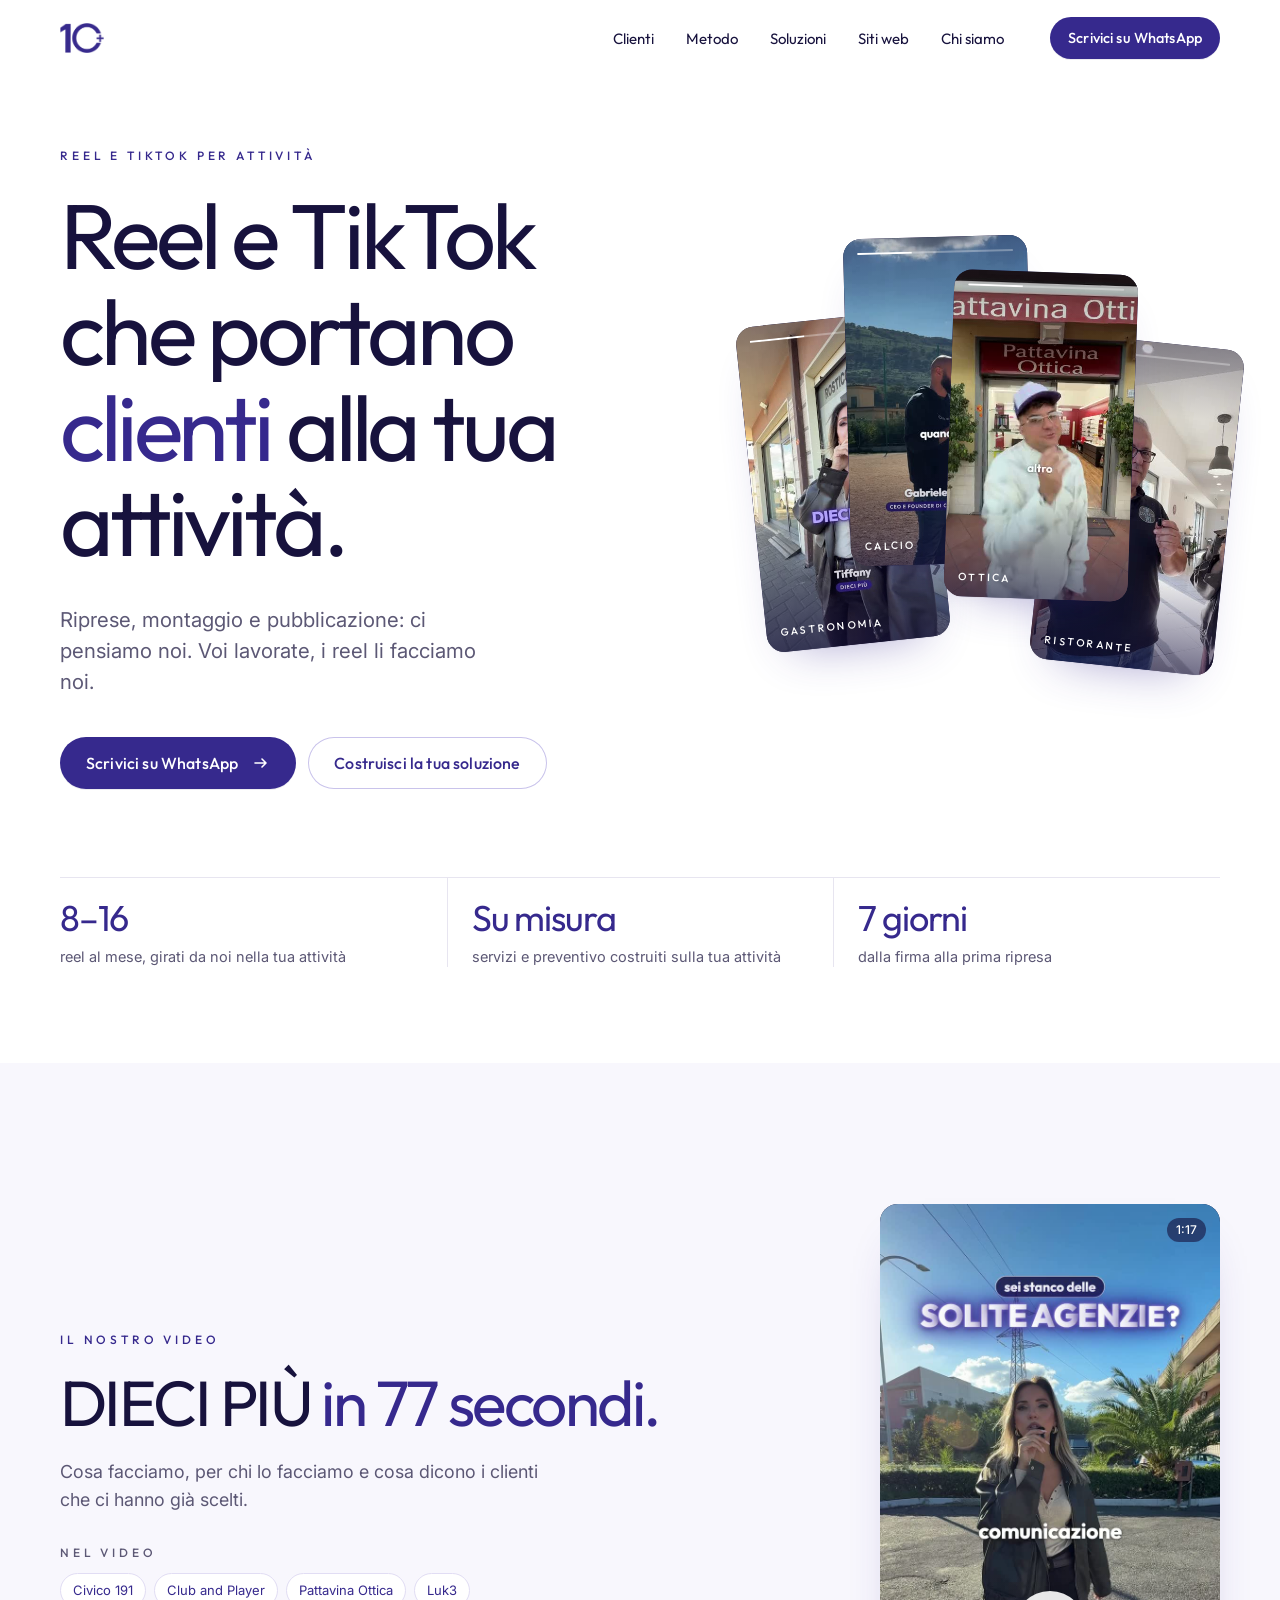
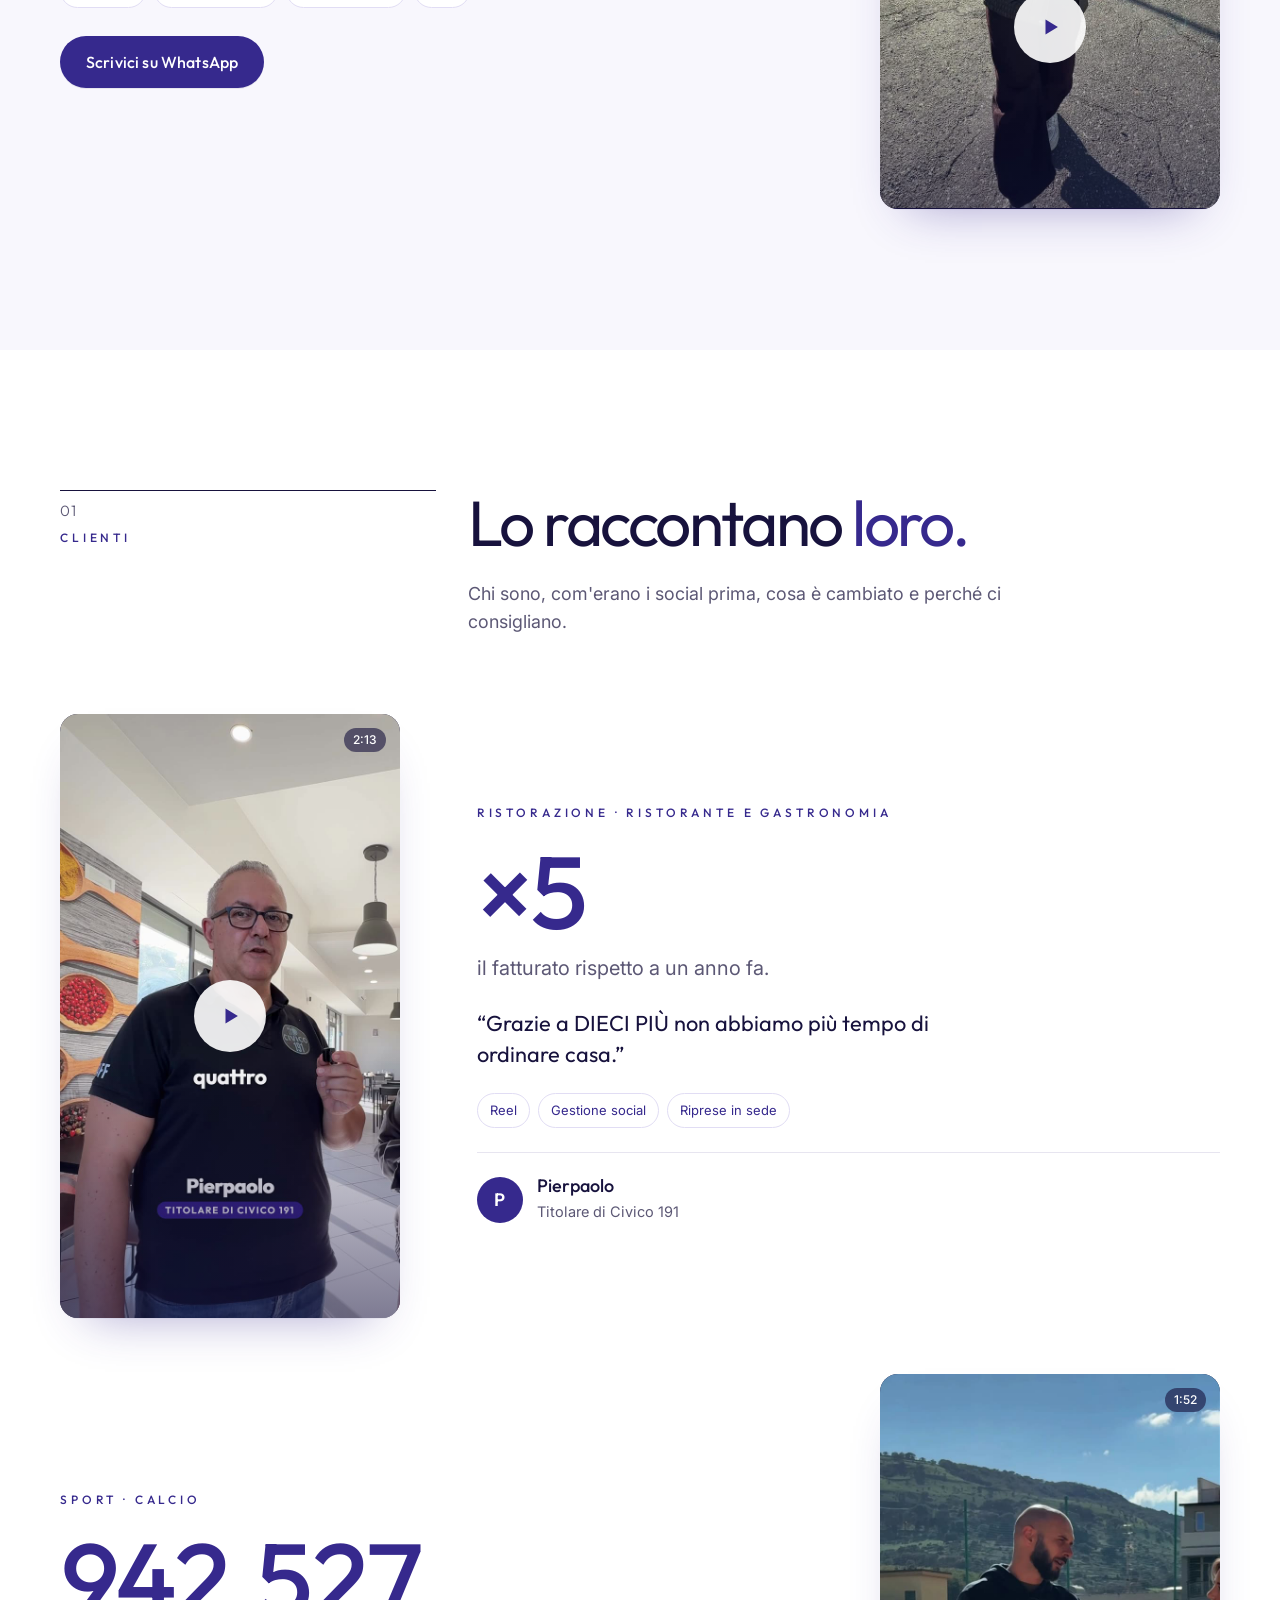
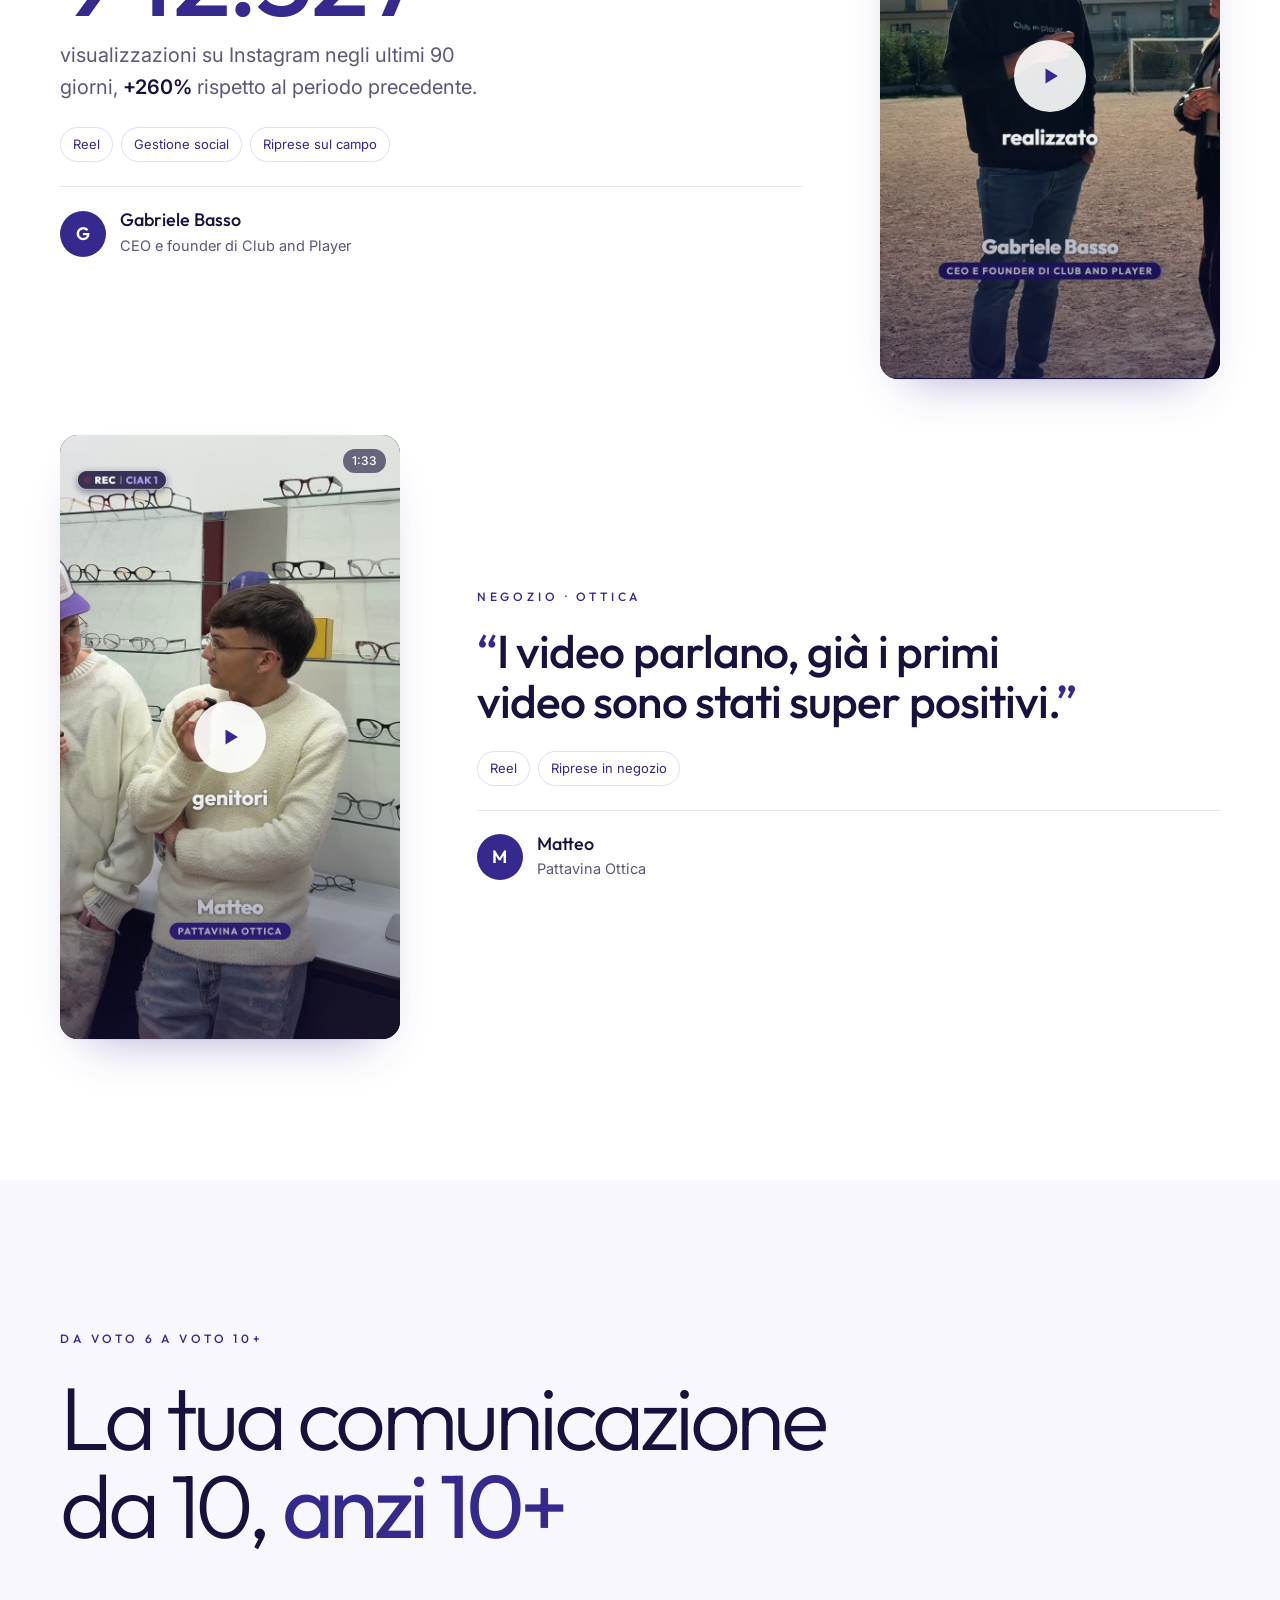
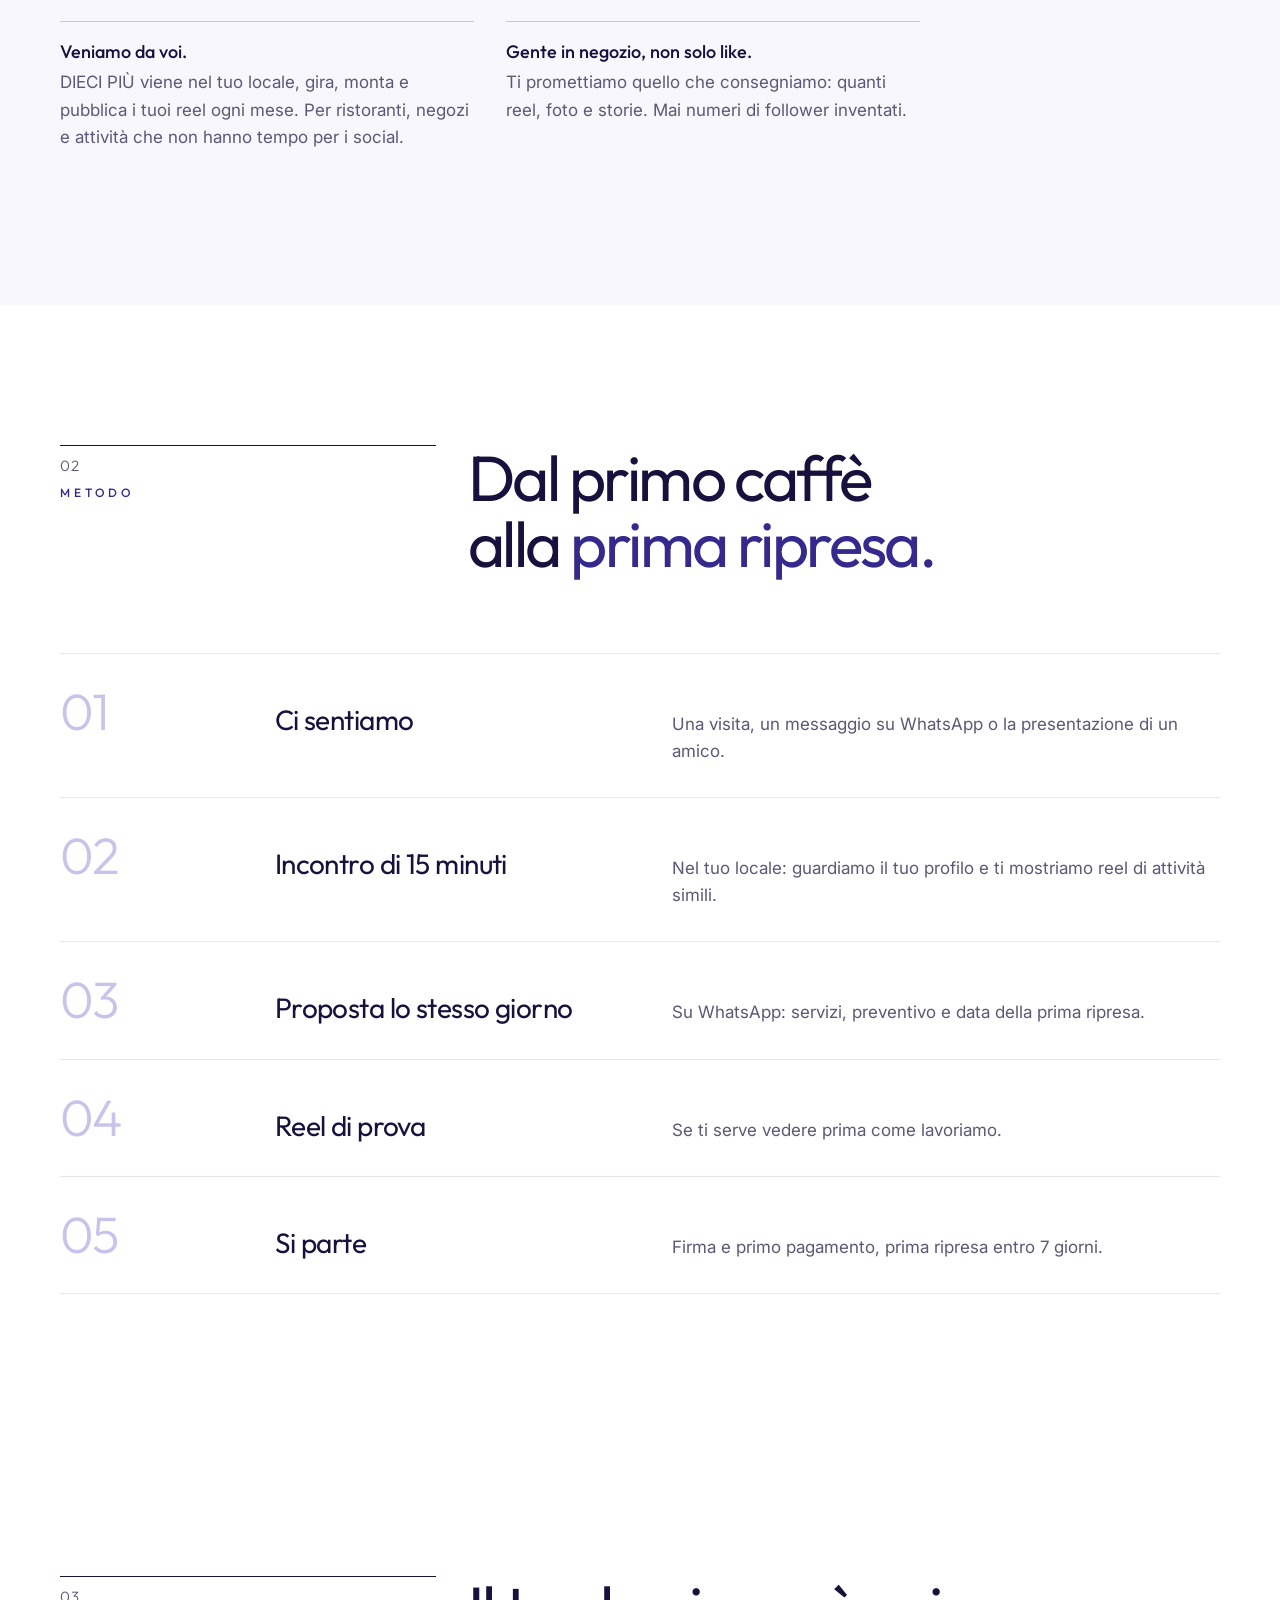
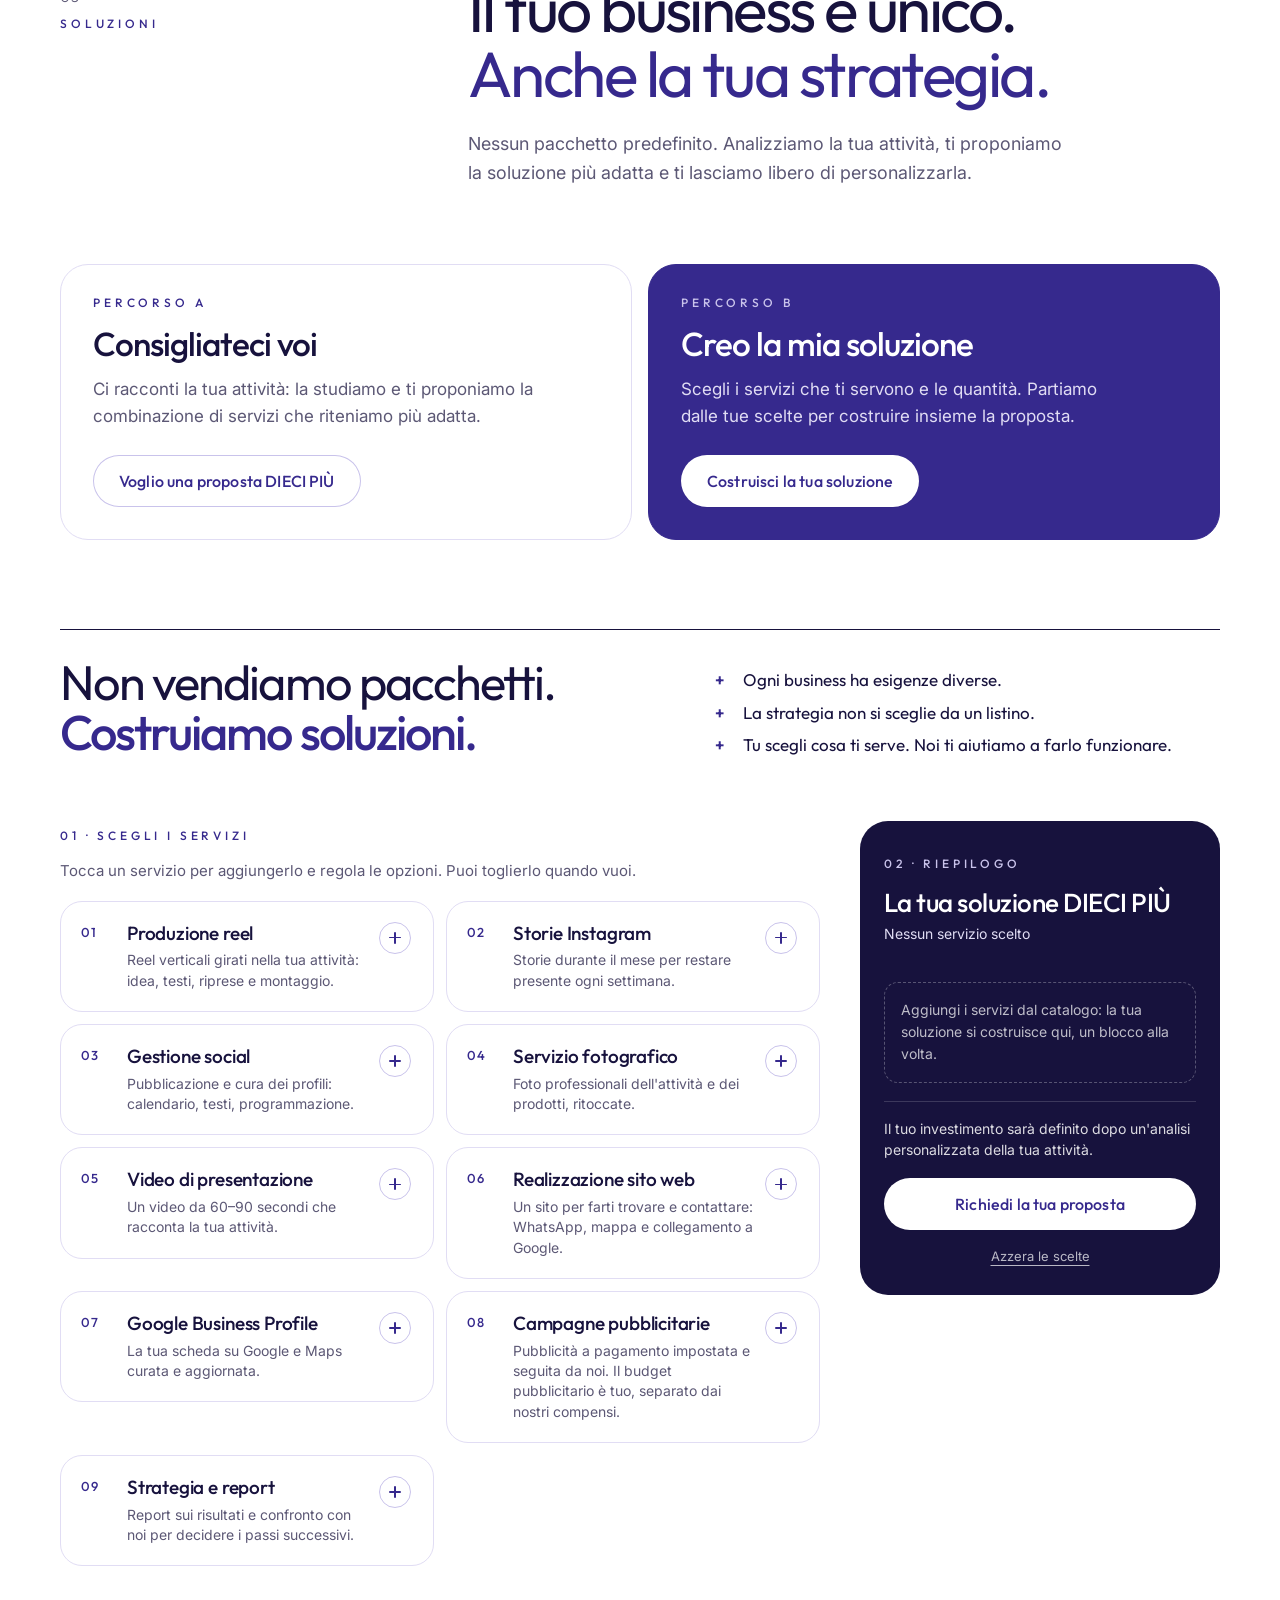
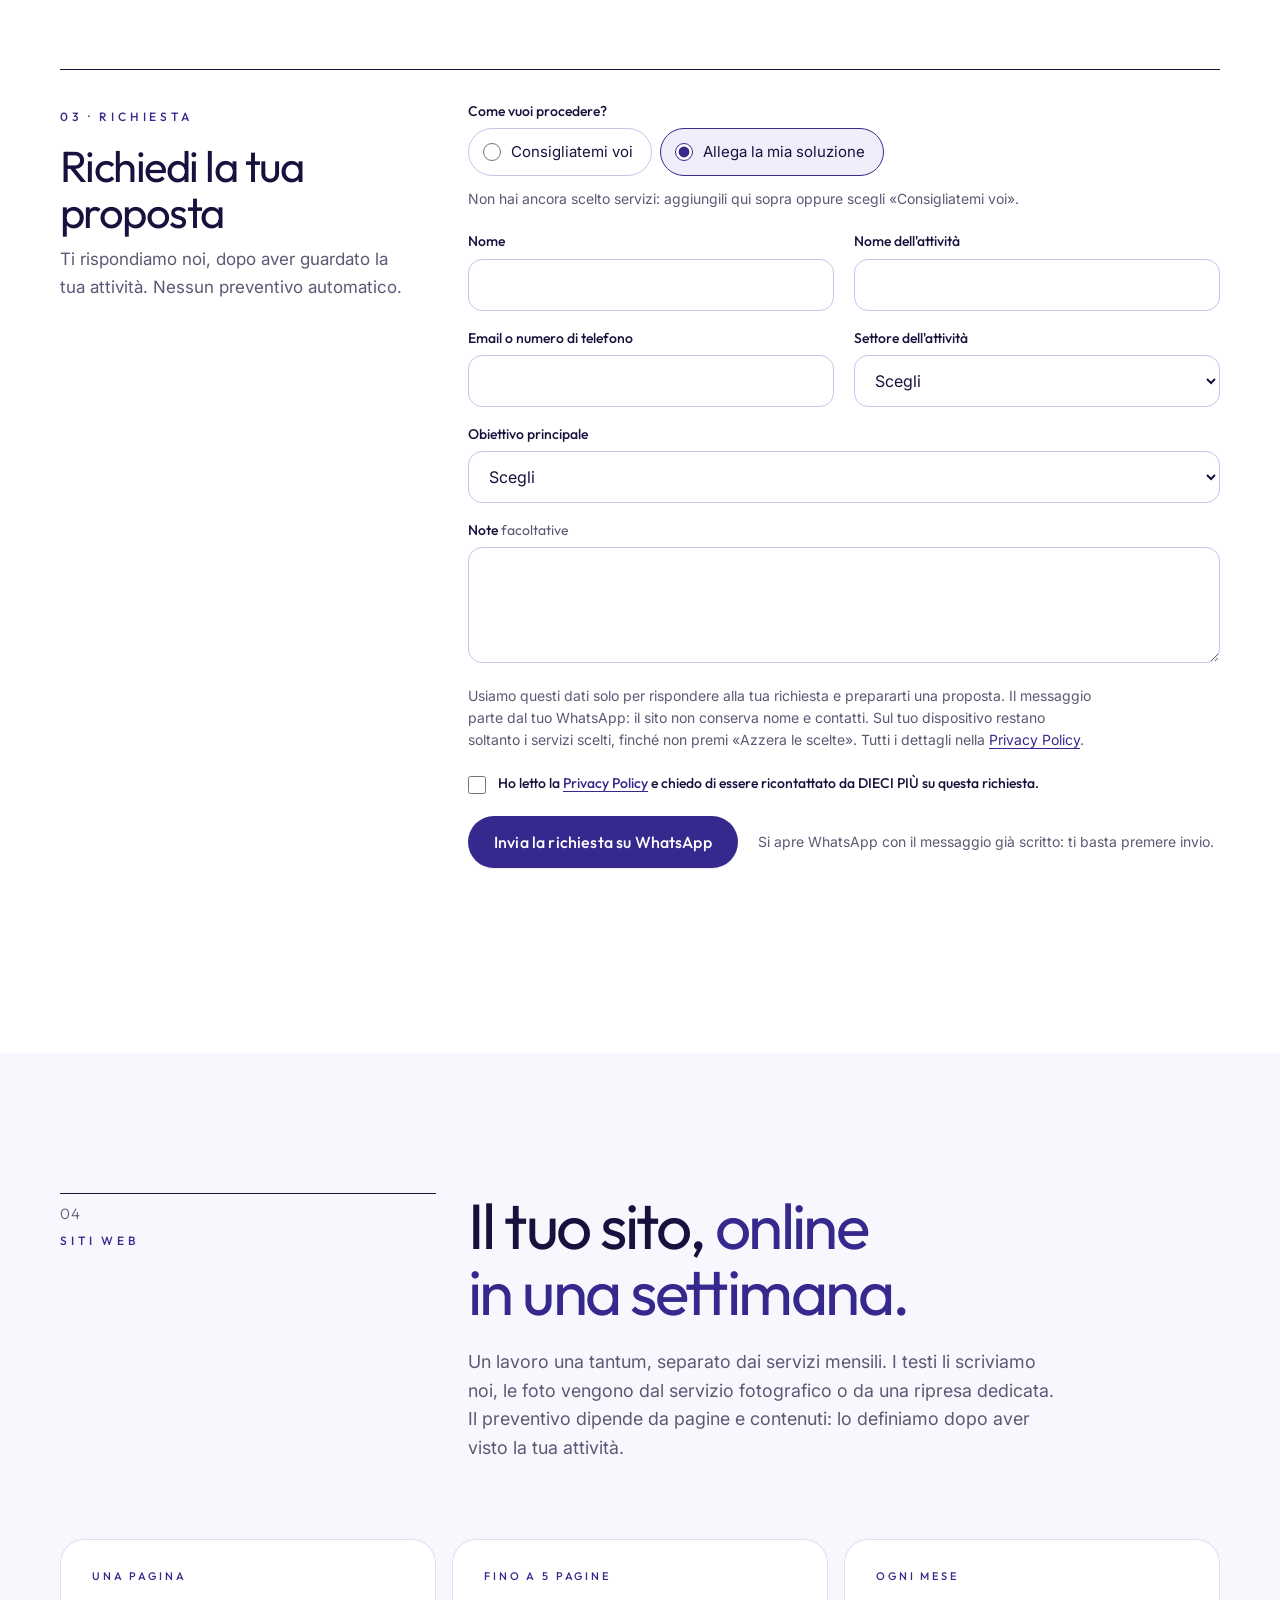
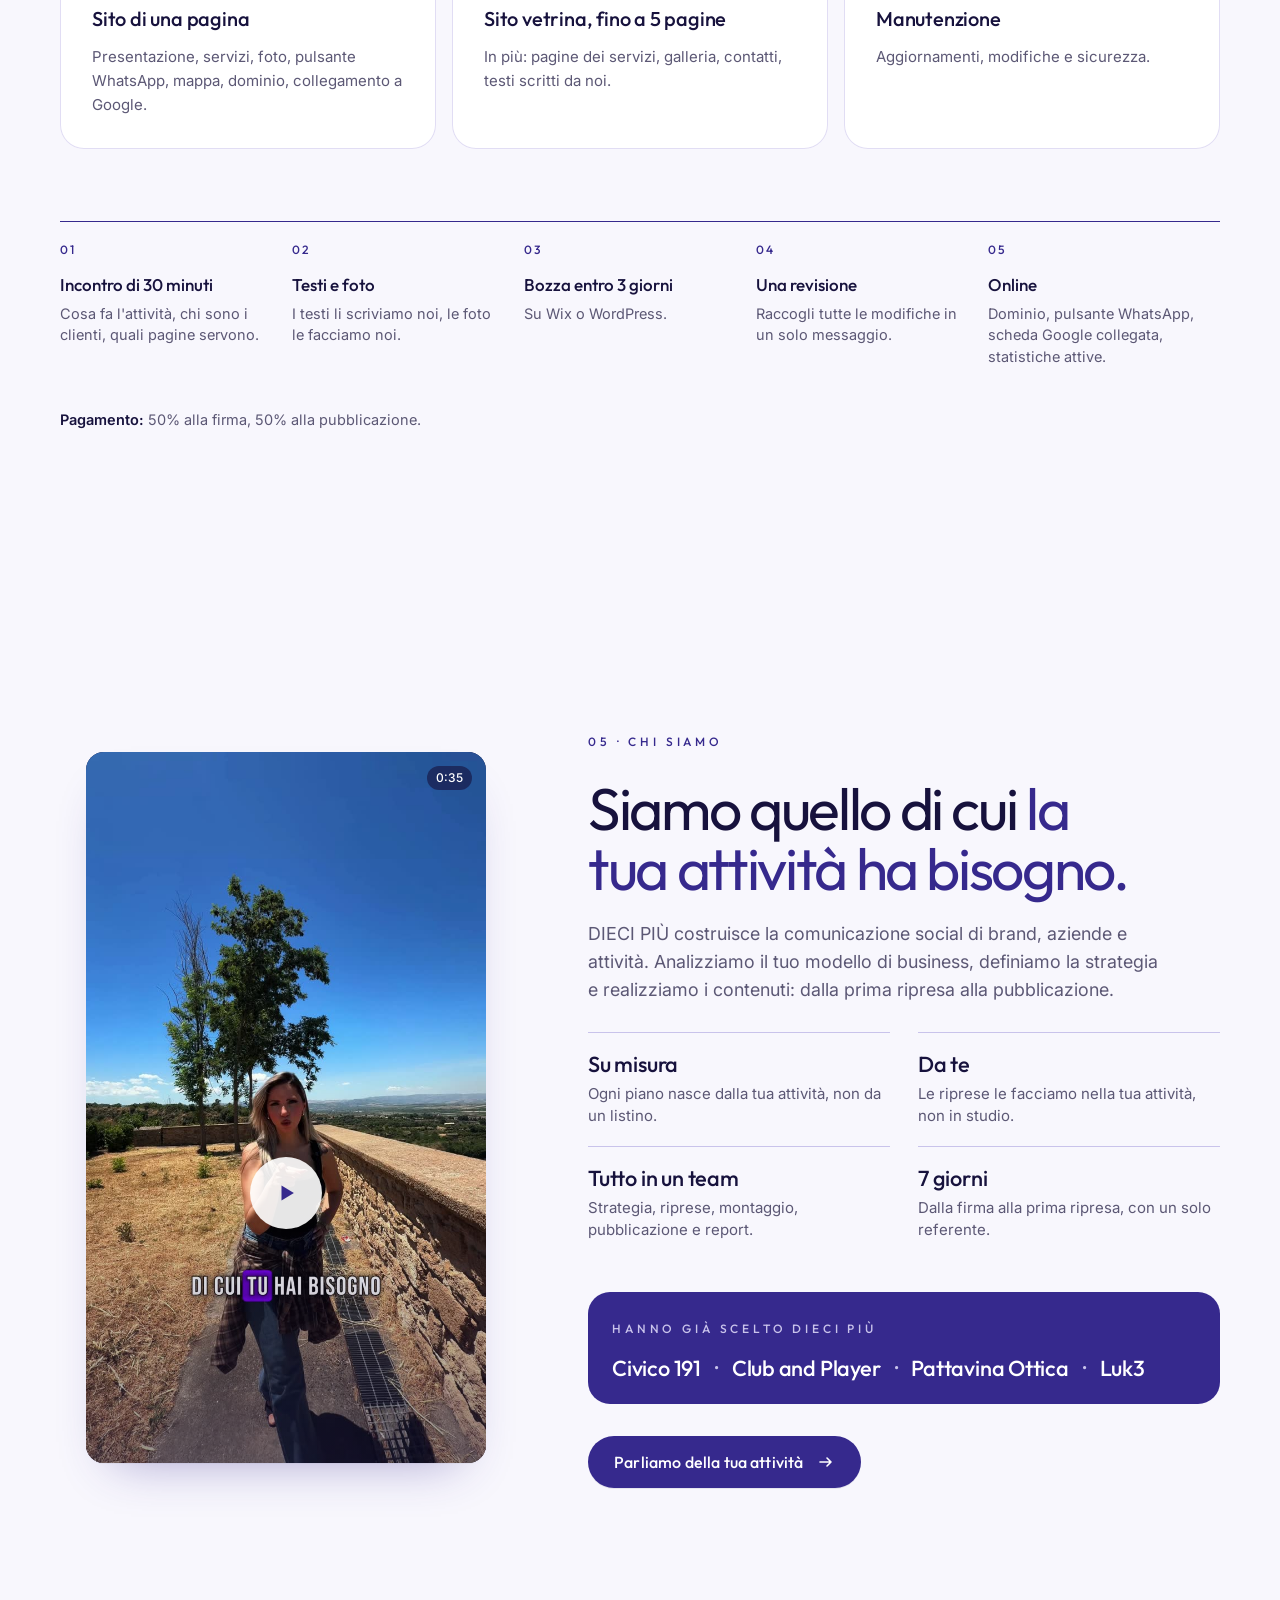
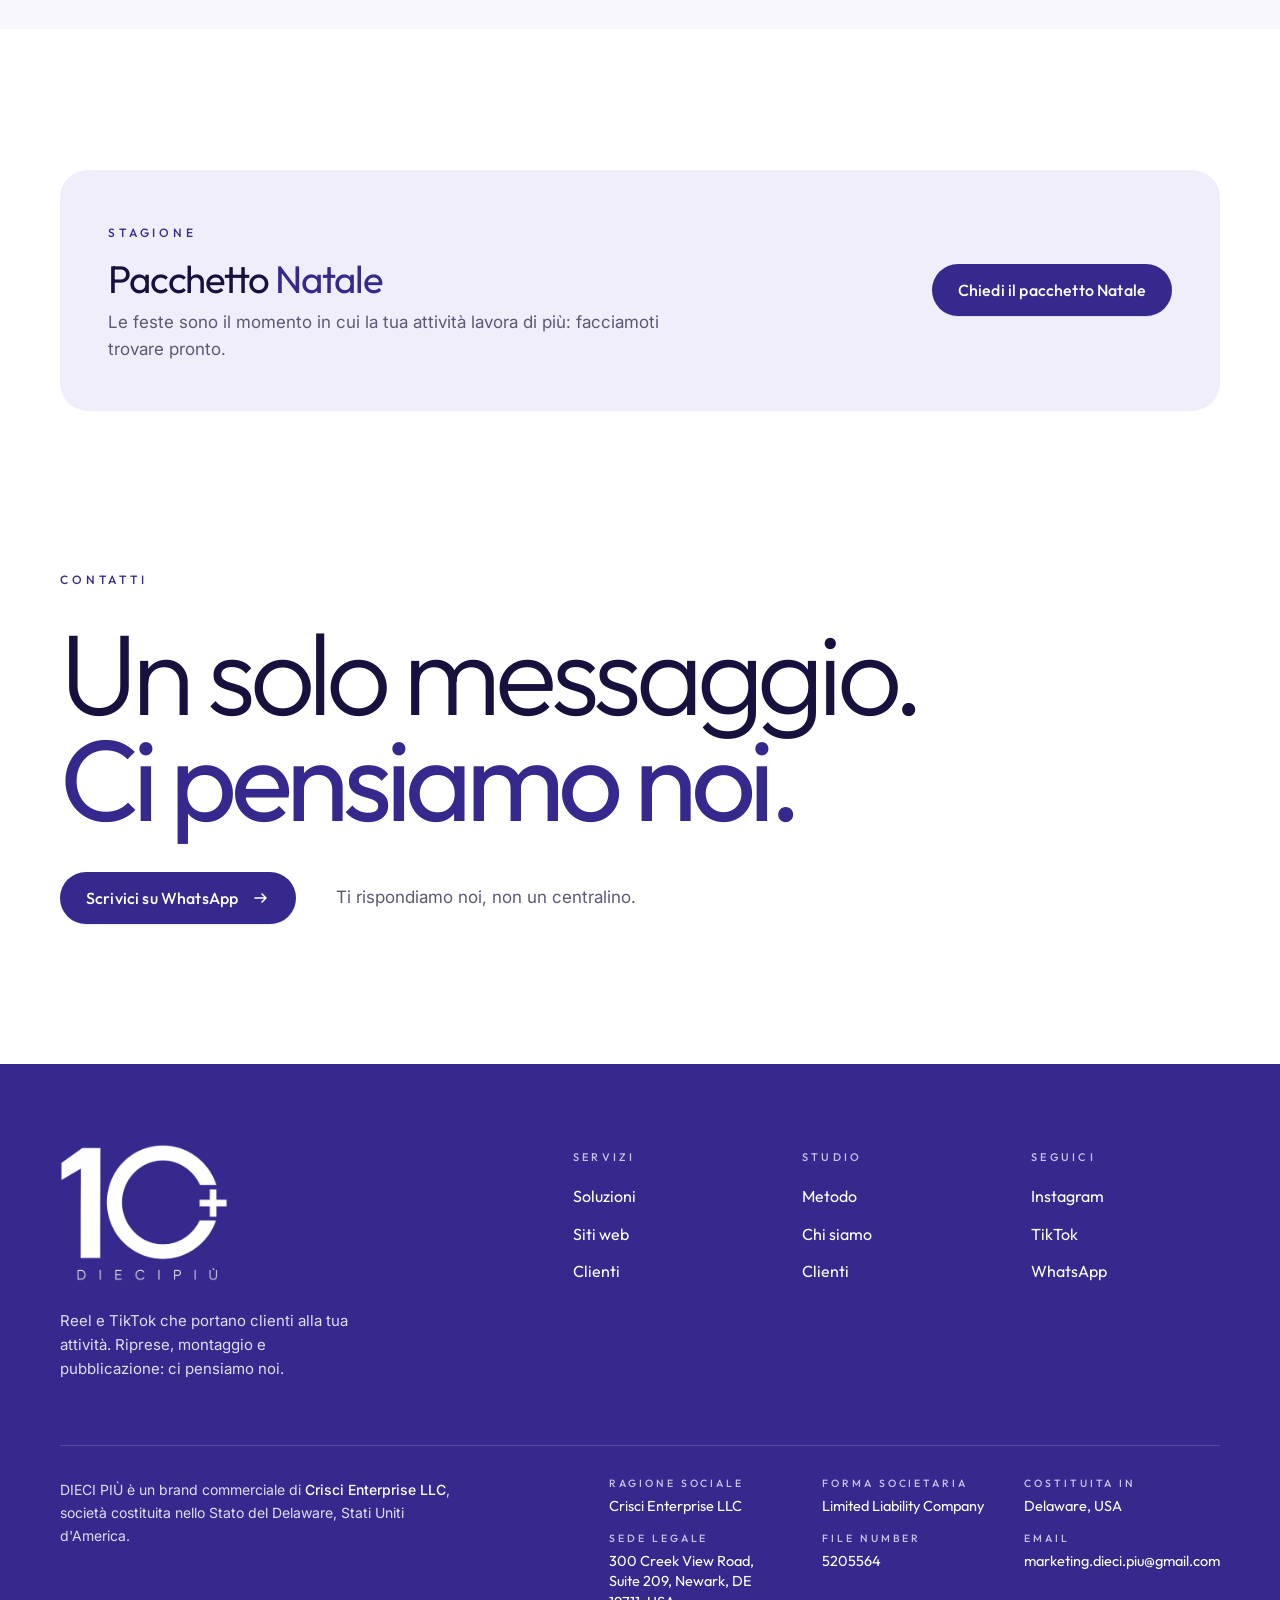
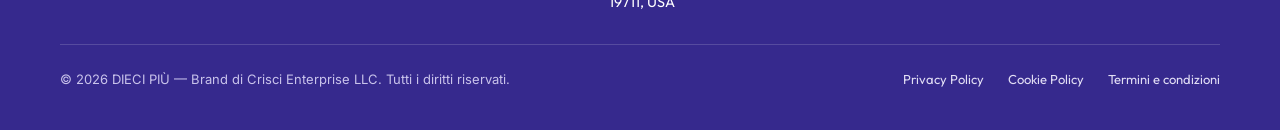
==== commit e3767b88: "Add files via upload" ====
--- a/index.html
+++ b/index.html
@@ -3,8 +3,8 @@
 <head>
 <meta charset="utf-8">
 <meta name="viewport" content="width=device-width, initial-scale=1, viewport-fit=cover">
-<title>Dieci Più · Reel e TikTok che portano clienti alla tua attività</title>
-<meta name="description" content="Dieci Più gira, monta e pubblica i reel della tua attività ogni mese. Soluzioni su misura.">
+<title>DIECI PIÙ · Reel e TikTok che portano clienti alla tua attività</title>
+<meta name="description" content="DIECI PIÙ gira, monta e pubblica i reel della tua attività ogni mese. Soluzioni su misura.">
 <meta name="theme-color" content="#36298D">
 
 <link rel="icon" href="favicon.ico" sizes="any">
@@ -13,7 +13,7 @@
 <link rel="apple-touch-icon" href="assets/brand/apple-touch-icon.png">
 <link rel="manifest" href="site.webmanifest">
 
-<meta property="og:title" content="Dieci Più · Reel e TikTok che portano clienti alla tua attività">
+<meta property="og:title" content="DIECI PIÙ · Reel e TikTok che portano clienti alla tua attività">
 <meta property="og:description" content="Riprese, montaggio e pubblicazione: ci pensiamo noi.">
 <meta property="og:image" content="assets/brand/og-image.png">
 <meta property="og:locale" content="it_IT">
@@ -21,7 +21,7 @@
 {
   "@context": "https://schema.org",
   "@type": "Organization",
-  "name": "Dieci Più",
+  "name": "DIECI PIÙ",
   "legalName": "Crisci Enterprise LLC",
   "url": "https://diecipiu.com/",
   "logo": "https://diecipiu.com/assets/brand/logo-dieci-piu.png",
@@ -41,8 +41,8 @@
 <!-- ============================ NAVBAR ============================ -->
 <header class="nav" id="nav">
   <div class="wrap nav-in">
-    <a class="brand" href="#top" aria-label="Dieci Più — torna all'inizio">
-      <img src="assets/brand/logo-dieci-piu-mark.png" alt="Dieci Più" width="1600" height="1102">
+    <a class="brand" href="#top" aria-label="DIECI PIÙ — torna all'inizio">
+      <img src="assets/brand/logo-dieci-piu-mark.png" alt="DIECI PIÙ" width="1600" height="1102">
     </a>
     <ul class="nav-links">
       <li><a href="#clienti">Clienti</a></li>
@@ -118,18 +118,18 @@
   <div class="wrap promo-grid">
     <div class="promo-head" data-reveal>
       <span class="label">Il nostro video</span>
-      <h2 id="promo-title">Dieci Più <em>in 77 secondi.</em></h2>
+      <h2 id="promo-title">DIECI PIÙ <em>in 77 secondi.</em></h2>
       <p>Cosa facciamo, per chi lo facciamo e cosa dicono i clienti che ci hanno già scelti.</p>
     </div>
     <div class="reel promo-reel" data-reveal style="--d:.1s">
       <video id="v-promo" src="promo-dieci-piu.mp4" poster="promo-dieci-piu.jpg" preload="none" playsinline></video>
       <span class="dur">1:17</span>
-      <button class="play play-btn" type="button" data-play="v-promo" aria-label="Guarda il video di presentazione di Dieci Più"><svg viewBox="0 0 16 16" aria-hidden="true"><path d="M4 2.5v11l9-5.5z" fill="currentColor"/></svg></button>
+      <button class="play play-btn" type="button" data-play="v-promo" aria-label="Guarda il video di presentazione di DIECI PIÙ"><svg viewBox="0 0 16 16" aria-hidden="true"><path d="M4 2.5v11l9-5.5z" fill="currentColor"/></svg></button>
     </div>
     <div class="promo-foot" data-reveal style="--d:.2s">
       <span class="label muted">Nel video</span>
       <ul class="voice-tags"><li>Civico 191</li><li>Club and Player</li><li>Pattavina Ottica</li><li>Luk3</li></ul>
-      <a class="btn btn-primary" data-wa data-msg="Ciao Dieci Più, ho visto il vostro video e vorrei informazioni per la mia attività." href="#contatti">Scrivici su WhatsApp</a>
+      <a class="btn btn-primary" data-wa data-msg="Ciao DIECI PIÙ, ho visto il vostro video e vorrei informazioni per la mia attività." href="#contatti">Scrivici su WhatsApp</a>
     </div>
   </div>
 </section>
@@ -165,7 +165,7 @@
   </ul>
   <div class="wrap m-work-foot">
     <div class="m-count" aria-hidden="true"><b>01</b> / 03</div>
-    <a class="btn btn-primary" data-wa data-msg="Ciao Dieci Più, vorrei dei reel così per la mia attività." href="#contatti">Voglio reel così</a>
+    <a class="btn btn-primary" data-wa data-msg="Ciao DIECI PIÙ, vorrei dei reel così per la mia attività." href="#contatti">Voglio reel così</a>
   </div>
 </section>
 
@@ -192,7 +192,7 @@
         <figcaption>
           <span class="label">Ristorazione · Ristorante e Gastronomia</span>
           <div class="voice-stat"><b>×5</b><span>il fatturato rispetto a un anno fa.</span></div>
-          <p class="voice-quote">“Grazie a Dieci Più non abbiamo più tempo di ordinare casa.”</p>
+          <p class="voice-quote">“Grazie a DIECI PIÙ non abbiamo più tempo di ordinare casa.”</p>
           <ul class="voice-tags"><li>Reel</li><li>Gestione social</li><li>Riprese in sede</li></ul>
           <div class="voice-who"><span class="av" aria-hidden="true">P</span><div><b>Pierpaolo</b><span>Titolare di Civico 191</span></div></div>
         </figcaption>
@@ -237,7 +237,7 @@
     <div class="label" data-reveal>Da voto 6 a voto 10+</div>
     <blockquote data-reveal style="--d:.1s">La tua comunicazione <span style="white-space:nowrap">da 10, <b>anzi 10+</b></span></blockquote>
     <div class="pair">
-      <p data-reveal style="--d:.2s"><b>Veniamo da voi.</b>Dieci Più viene nel tuo locale, gira, monta e pubblica i tuoi reel ogni mese. Per ristoranti, negozi e attività che non hanno tempo per i social.</p>
+      <p data-reveal style="--d:.2s"><b>Veniamo da voi.</b>DIECI PIÙ viene nel tuo locale, gira, monta e pubblica i tuoi reel ogni mese. Per ristoranti, negozi e attività che non hanno tempo per i social.</p>
       <p data-reveal style="--d:.3s"><b>Gente in negozio, non solo like.</b>Ti promettiamo quello che consegniamo: quanti reel, foto e storie. Mai numeri di follower inventati.</p>
     </div>
   </div>
@@ -279,7 +279,7 @@
         <span class="label">Percorso A</span>
         <h3>Consigliateci voi</h3>
         <p>Ci racconti la tua attività: la studiamo e ti proponiamo la combinazione di servizi che riteniamo più adatta.</p>
-        <button class="btn btn-ghost" type="button" data-path="a">Voglio una proposta Dieci Più</button>
+        <button class="btn btn-ghost" type="button" data-path="a">Voglio una proposta DIECI PIÙ</button>
       </article>
       <article class="sol-path sol-path-b" data-reveal style="--d:.1s">
         <span class="label">Percorso B</span>
@@ -308,7 +308,7 @@
       <aside class="sol-summary" aria-labelledby="sol-sum-title">
         <div class="sol-summary-in">
           <span class="label">02 · Riepilogo</span>
-          <h3 id="sol-sum-title">La tua soluzione Dieci Più</h3>
+          <h3 id="sol-sum-title">La tua soluzione DIECI PIÙ</h3>
           <p class="sol-count" data-count aria-live="polite">Nessun servizio scelto</p>
           <ol class="sol-stack" data-stack aria-label="Servizi scelti"></ol>
           <p class="sol-empty" data-empty>Aggiungi i servizi dal catalogo: la tua soluzione si costruisce qui, un blocco alla volta.</p>
@@ -394,7 +394,7 @@
 
       <div class="sol-field sol-consent">
         <p class="sol-privacy" id="sol-privacy">Usiamo questi dati solo per rispondere alla tua richiesta e prepararti una proposta. Il messaggio parte dal tuo WhatsApp: il sito non conserva nome e contatti. Sul tuo dispositivo restano soltanto i servizi scelti, finché non premi «Azzera le scelte». Tutti i dettagli nella <a href="privacy.html" target="_blank" rel="noopener">Privacy Policy</a>.</p>
-        <label class="sol-check"><input type="checkbox" name="consenso" required aria-describedby="sol-privacy e-consenso"> <span>Ho letto la <a href="privacy.html" target="_blank" rel="noopener">Privacy Policy</a> e chiedo di essere ricontattato da Dieci Più su questa richiesta.</span></label>
+        <label class="sol-check"><input type="checkbox" name="consenso" required aria-describedby="sol-privacy e-consenso"> <span>Ho letto la <a href="privacy.html" target="_blank" rel="noopener">Privacy Policy</a> e chiedo di essere ricontattato da DIECI PIÙ su questa richiesta.</span></label>
         <p class="field-err" id="e-consenso" data-err="consenso" hidden></p>
       </div>
 
@@ -453,13 +453,13 @@
     <div class="about-head" data-reveal>
       <span class="label">05 · Chi siamo</span>
       <h2 id="chi-title">Siamo quello di cui <em>la tua attività ha bisogno.</em></h2>
-      <p class="about-lead">Dieci Più costruisce la comunicazione social di brand, aziende e attività. Analizziamo il tuo modello di business, definiamo la strategia e realizziamo i contenuti: dalla prima ripresa alla pubblicazione.</p>
+      <p class="about-lead">DIECI PIÙ costruisce la comunicazione social di brand, aziende e attività. Analizziamo il tuo modello di business, definiamo la strategia e realizziamo i contenuti: dalla prima ripresa alla pubblicazione.</p>
     </div>
 
     <div class="reel about-reel" data-reveal style="--d:.1s">
       <video id="v-chi" src="chi-siamo-dieci-piu.mp4" poster="chi-siamo-dieci-piu.jpg" preload="none" playsinline></video>
       <span class="dur">0:35</span>
-      <button class="play play-btn" type="button" data-play="v-chi" aria-label="Guarda il video di presentazione di Dieci Più"><svg viewBox="0 0 16 16" aria-hidden="true"><path d="M4 2.5v11l9-5.5z" fill="currentColor"/></svg></button>
+      <button class="play play-btn" type="button" data-play="v-chi" aria-label="Guarda il video di presentazione di DIECI PIÙ"><svg viewBox="0 0 16 16" aria-hidden="true"><path d="M4 2.5v11l9-5.5z" fill="currentColor"/></svg></button>
     </div>
 
     <div class="about-details" data-reveal style="--d:.15s">
@@ -470,10 +470,10 @@
         <li><b>7 giorni</b><span>Dalla firma alla prima ripresa, con un solo referente.</span></li>
       </ul>
       <div class="about-status">
-        <span class="label">Hanno già scelto Dieci Più</span>
+        <span class="label">Hanno già scelto DIECI PIÙ</span>
         <ul class="about-clients"><li>Civico 191</li><li>Club and Player</li><li>Pattavina Ottica</li><li>Luk3</li></ul>
       </div>
-      <a class="btn btn-primary" data-wa data-msg="Ciao Dieci Più, vorrei parlare della comunicazione della mia attività." href="#contatti">Parliamo della tua attività
+      <a class="btn btn-primary" data-wa data-msg="Ciao DIECI PIÙ, vorrei parlare della comunicazione della mia attività." href="#contatti">Parliamo della tua attività
         <span class="arrow" aria-hidden="true"><svg viewBox="0 0 18 18"><path d="M3 9h11m-4-4 4 4-4 4" fill="none" stroke="currentColor" stroke-width="1.6" stroke-linecap="round" stroke-linejoin="round"/></svg><svg viewBox="0 0 18 18"><path d="M3 9h11m-4-4 4 4-4 4" fill="none" stroke="currentColor" stroke-width="1.6" stroke-linecap="round" stroke-linejoin="round"/></svg></span>
       </a>
     </div>
@@ -489,7 +489,7 @@
         <h3>Pacchetto <b>Natale</b></h3>
         <p>Le feste sono il momento in cui la tua attività lavora di più: facciamoti trovare pronto.</p>
       </div>
-      <a class="btn btn-primary" data-wa data-msg="Ciao Dieci Più, vorrei informazioni sul pacchetto Natale." href="#contatti">Chiedi il pacchetto Natale</a>
+      <a class="btn btn-primary" data-wa data-msg="Ciao DIECI PIÙ, vorrei informazioni sul pacchetto Natale." href="#contatti">Chiedi il pacchetto Natale</a>
     </div>
 
     <div style="margin-top: clamp(96px, 12vw, 176px)">
@@ -512,7 +512,7 @@
   <div class="wrap">
     <div class="footer-grid">
       <div>
-        <img class="logo" src="assets/brand/logo-dieci-piu-white.png" alt="Dieci Più" width="1600" height="1299" loading="lazy">
+        <img class="logo" src="assets/brand/logo-dieci-piu-white.png" alt="DIECI PIÙ" width="1600" height="1299" loading="lazy">
         <p>Reel e TikTok che portano clienti alla tua attività. Riprese, montaggio e pubblicazione: ci pensiamo noi.</p>
       </div>
       <div>
@@ -529,7 +529,7 @@
       </div>
     </div>
     <div class="footer-legal">
-      <p class="footer-entity">Dieci Più è un brand commerciale di <b>Crisci Enterprise LLC</b>, società costituita nello Stato del Delaware, Stati Uniti d'America.</p>
+      <p class="footer-entity">DIECI PIÙ è un brand commerciale di <b>Crisci Enterprise LLC</b>, società costituita nello Stato del Delaware, Stati Uniti d'America.</p>
       <dl class="footer-facts">
         <div><dt>Ragione sociale</dt><dd>Crisci Enterprise LLC</dd></div>
         <div><dt>Forma societaria</dt><dd>Limited Liability Company</dd></div>
@@ -540,7 +540,7 @@
       </dl>
     </div>
     <div class="footer-bottom">
-      <span>© <span data-year>2026</span> Dieci Più — Brand di Crisci Enterprise LLC. Tutti i diritti riservati.</span>
+      <span>© <span data-year>2026</span> DIECI PIÙ — Brand di Crisci Enterprise LLC. Tutti i diritti riservati.</span>
       <ul class="footer-links" aria-label="Documenti legali">
         <li><a href="privacy.html">Privacy Policy</a></li>
         <li><a href="cookie.html">Cookie Policy</a></li>
--- a/mobile.css
+++ b/mobile.css
@@ -306,7 +306,8 @@
 #soluzioni { padding-bottom: 72px; }
 .sol-paths { grid-template-columns: minmax(0, 1fr); gap: 12px; }
 .sol-path { padding: 26px 22px 22px; border-radius: 24px; }
-.sol-path .btn { width: 100%; justify-content: center; }
+.sol-path .btn { width: 100%; justify-content: center; padding: 0 16px; }
+@media (max-width: 359.98px) { .sol-path .btn { font-size: 15px; padding: 0 10px; } }
 .sol-claims { grid-template-columns: minmax(0, 1fr); gap: 20px; margin: 64px 0 40px; }
 .sol-claim { font: 500 clamp(32px, 9.6vw, 42px)/1 var(--display); letter-spacing: -.045em; }
 .sol-claims li { font-size: 16px; }
